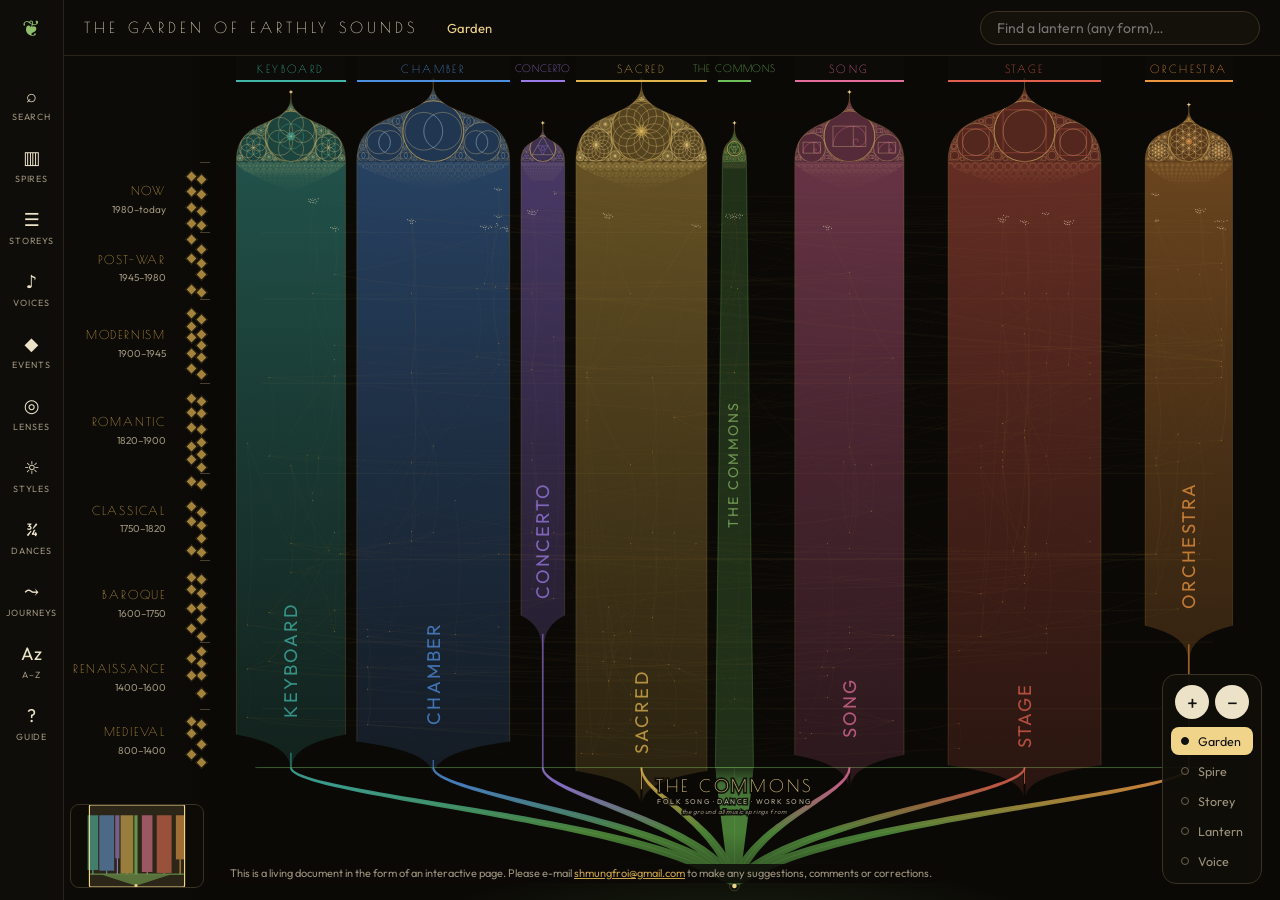
==== index.html @ 4cc4e8b3 "Deepen continuo; add Dances field guide and deeper glossary Monody & basso continuo card: - Summary," ====
<!DOCTYPE html>
<html lang="en"><head><meta charset="utf-8"><link rel="icon" href="data:,"><meta name="viewport" content="width=device-width,initial-scale=1">
<title>The Garden of Earthly Sounds · 2D map</title>
<style>
@font-face{font-family:Outfit;src:url(fonts/Outfit-Regular.ttf)}
@font-face{font-family:Outfit;font-weight:700;src:url(fonts/Outfit-Bold.ttf)}
@font-face{font-family:"Poiret One";src:url(fonts/PoiretOne-Regular.ttf)}
:root{--ink:#0b0906;--panel:#12100b;--line:#2a2418;--gold:#c9a24a;--goldhi:#f0d48a;--ivory:#ece2c8;--muted:#9c927c;--red:#c8473b;--green:#8fbf6a;--rail:64px;--gut:146px;--top:56px}
*{box-sizing:border-box}
html,body{margin:0;height:100%;overflow:hidden;background:var(--ink);color:var(--ivory);font-family:Outfit,system-ui,sans-serif}
button{font:inherit;color:inherit}
.disp{font-family:"Poiret One",Outfit,sans-serif}

/* the map */
#map{position:absolute;left:calc(var(--rail) + var(--gut));top:var(--top);width:calc(100vw - var(--rail) - var(--gut));height:calc(100vh - var(--top));touch-action:none;cursor:grab;display:block}
body.pan #map{width:calc(100vw - var(--rail) - var(--gut) - 420px)}
#map.drag{cursor:grabbing}
#map #chrome,#map #gut text{display:none}
#map .fm{cursor:pointer} #map .crown{transition:opacity .25s} #map .lk,#map #evlayer path,#map #lens path{pointer-events:none}
#map .fm text{transition:opacity .25s}
#map.far .fm:not(.soil) text{opacity:0}
#map.far .fm.on:not(.soil) text,#map.far .fm.me:not(.soil) text,#map.far .fm.rtn:not(.soil) text{opacity:1}
#map.far .fm.on.fade:not(.soil) text{opacity:var(--fo,1)}      /* in a big web seen from afar, names fade with distance from the source */
#map .fm.rtn text{fill:var(--ivory);fill-opacity:1}
#map.near .famname{opacity:0;transition:opacity .3s}
#map.near .fm .moundname,#map.near .fm.on .moundname{opacity:0}
#map .famname{transition:opacity .3s}
/* focus: everything falls quiet, the chosen web lights in gold */
#map.focus .fm:not(.on):not(.me){opacity:.2}
#map.focus .lk{stroke-opacity:.035}
#map .lk.on{stroke:var(--goldhi);stroke-opacity:.95;stroke-width:.75}
#map .lk.on.i{stroke-width:.55;stroke-dasharray:.6 2.4}
#map .lk.on.r{stroke:var(--red)}
#map .lk.on.c{stroke:var(--green)}
#map .fm.on text{fill:var(--ivory);fill-opacity:1;opacity:1}
#map .fm.on circle{fill:var(--goldhi);fill-opacity:1}
#map .fm.me text{fill:var(--goldhi);fill-opacity:1;font-weight:700;opacity:1}
#map .fm.me circle{fill:var(--goldhi);fill-opacity:1;r:1.4px}
#map .fm:not(.soil):hover text{fill:var(--goldhi)}
#map .fm.hid text{opacity:0!important}

/* the frame: fixed on every side */
.rail{position:absolute;left:0;top:0;bottom:0;width:var(--rail);background:#0f0d09;border-right:1px solid var(--line);padding-top:72px;z-index:5}
.rail .logo{position:absolute;top:14px;left:0;width:100%;text-align:center;font-size:22px;color:var(--green)}
.rail button{all:unset;display:flex;flex-direction:column;align-items:center;gap:4px;width:100%;padding:12px 0;cursor:pointer;color:var(--ivory);font-size:18px}
.rail button small{font-size:9px;letter-spacing:.9px;color:var(--muted);text-transform:uppercase}
.rail button:hover,.rail button.on{color:var(--goldhi)} .rail button:focus-visible{outline:1px solid var(--gold)}
.top{position:absolute;left:var(--rail);right:0;top:0;height:var(--top);display:flex;align-items:center;gap:24px;padding:0 20px;background:#0d0b07;border-bottom:1px solid var(--line);z-index:8}
.top .t{letter-spacing:4px;font-size:15px;white-space:nowrap;color:var(--ivory)}
.crumbs{display:flex;align-items:center;gap:2px;font-size:13px;color:var(--muted);white-space:nowrap;overflow:hidden}
.crumbs button{all:unset;cursor:pointer;padding:3px 5px;border-radius:5px} .crumbs button:hover{color:var(--ivory);background:#1d1910}
.crumbs button.last{color:var(--goldhi)} .crumbs em{font-style:normal;color:#5d5546}
.search{margin-left:auto;position:relative}
.search input{width:280px;height:34px;border-radius:17px;border:1px solid #3a3222;background:#14110b;color:var(--ivory);padding:0 16px;font:14px Outfit,sans-serif;outline:none}
.search input:focus{border-color:var(--gold)}
#res{display:none;flex-direction:column;position:absolute;right:0;top:40px;width:340px;max-height:60vh;overflow:auto;background:var(--panel);border:1px solid #3a3222;border-radius:12px;display:none;z-index:9;padding:6px}
#res button{all:unset;display:block;width:100%;padding:7px 10px;border-radius:7px;cursor:pointer;font-size:14px}
#res button small{display:block;color:var(--muted);font-size:11.5px}
#res button:hover,#res button:focus{background:#221d13;outline:none}
.gut{position:absolute;left:var(--rail);top:var(--top);bottom:0;width:var(--gut);background:linear-gradient(90deg,#0d0b07 78%,#0d0b0700);z-index:3;pointer-events:none}
.era{position:absolute;left:var(--rail);width:calc(var(--gut) - 44px);text-align:right;z-index:4;cursor:pointer;line-height:1.15;padding:2px 0}
.era b{display:block;font-weight:400;font-size:12px;letter-spacing:1.8px;color:var(--gold)}
.era span{font-size:10px;color:var(--muted)}
.era:hover b,.era.cur b{color:var(--goldhi)} .era.cur b{text-decoration:underline;text-underline-offset:4px;text-decoration-color:#5d5546}
.tick{position:absolute;left:calc(var(--rail) + var(--gut) - 10px);width:10px;border-top:1px solid #4a4030;z-index:4}
.fam{position:absolute;top:var(--top);height:26px;display:flex;align-items:center;justify-content:center;font-size:11px;letter-spacing:2.4px;border-bottom:2px solid;background:#0d0b07e8;z-index:4;white-space:nowrap;cursor:pointer;overflow:visible}
.fam.n{font-size:9.5px;letter-spacing:.8px} .fam:hover,.fam.cur{background:#1a160e}
.mm{position:absolute;left:calc(var(--rail) + 6px);bottom:12px;width:calc(var(--gut) - 12px);height:84px;border:1px solid #3a3222;border-radius:9px;background:#0d0b07ee;z-index:5;overflow:hidden;cursor:pointer}
.mm svg{width:100%;height:100%;display:block}
.ladder{position:absolute;right:18px;bottom:16px;display:flex;flex-direction:column;gap:2px;background:#0f0d09ee;border:1px solid #3a3222;border-radius:14px;padding:8px;z-index:5}
body.pan .ladder{right:438px}
.ladder .pm{display:flex;gap:6px;justify-content:center;margin:2px 0 6px}
.ladder .pm button{all:unset;width:34px;height:34px;border-radius:50%;background:var(--ivory);color:#111;display:flex;align-items:center;justify-content:center;font-size:20px;cursor:pointer}
.ladder .pm button:hover{background:var(--goldhi)}
.ladder .rung{all:unset;display:flex;align-items:center;gap:9px;font-size:12.5px;color:var(--muted);padding:6px 10px;border-radius:8px;cursor:pointer}
.ladder .rung i{width:8px;height:8px;border-radius:50%;border:1.5px solid #6d6350}
.ladder .rung:hover{color:var(--ivory)} .ladder .rung.cur{color:#111;background:var(--goldhi)} .ladder .rung.cur i{border-color:#111;background:#111}
#hint{position:absolute;left:50%;bottom:30px;transform:translateX(-50%);background:#15120b;border:1px solid var(--gold);border-radius:18px;padding:7px 16px;font-size:14px;display:none;z-index:6;cursor:pointer;white-space:nowrap}
#hint .open{color:var(--goldhi);margin-left:4px} #hint .esc{color:var(--muted);font-size:11.5px;margin-left:12px;padding-left:12px;border-left:1px solid #3a3222} #hint:hover .open{text-decoration:underline}
#hint b{color:var(--goldhi);font-weight:500} #hint:hover{background:#221d13}
aside{position:absolute;right:0;top:var(--top);bottom:0;width:420px;background:var(--panel);border-left:1px solid var(--line);padding:22px 26px 40px;overflow:auto;z-index:6;display:none;font-size:14.5px;line-height:1.58}
body.pan aside{display:block}
aside .x{position:absolute;right:14px;top:14px;all:unset;position:absolute;right:16px;top:14px;width:30px;height:30px;border-radius:50%;border:1px solid #3a3222;display:flex;align-items:center;justify-content:center;cursor:pointer}
aside .k{padding-right:40px;font-size:10.5px;letter-spacing:2px;color:var(--muted);text-transform:uppercase}
aside h1{font:400 30px "Poiret One",Outfit,sans-serif;letter-spacing:1px;margin:8px 0 2px;color:var(--goldhi);line-height:1.15}
aside .d{color:var(--muted);margin:0 0 10px}
aside .tags span{font-size:11px;color:#111;border-radius:10px;padding:2px 9px;margin:0 6px 6px 0;display:inline-block}
aside h4{font-size:10.5px;letter-spacing:2px;color:var(--gold);font-weight:500;margin:18px 0 7px;text-transform:uppercase}
aside .chips button{all:unset;display:inline-block;border:1px solid #3a3222;border-radius:13px;padding:2px 11px;margin:0 6px 7px 0;font-size:13px;cursor:pointer}
aside .chips button:hover{border-color:var(--gold);color:var(--goldhi)}
aside ol{padding-left:18px;margin:0} aside li{margin-bottom:6px} aside li small{color:var(--muted)}
aside b{color:var(--goldhi);font-weight:500}
.sheet{position:absolute;left:var(--rail);top:var(--top);width:300px;max-height:calc(100% - var(--top) - 20px);overflow:auto;background:var(--panel);border:1px solid #3a3222;border-left:0;border-radius:0 12px 12px 0;z-index:7;display:none;padding:12px}
.sheet.open{display:block}
.sheet h3{font:400 15px "Poiret One",sans-serif;letter-spacing:2px;color:var(--gold);margin:4px 6px 10px}
.sheet button{all:unset;display:block;width:100%;padding:6px 8px;border-radius:7px;cursor:pointer;font-size:14px}
.sheet button:hover{background:#221d13;color:var(--goldhi)} .sheet button small{color:var(--muted);margin-left:6px}
.sheet p{font-size:13.5px;line-height:1.55;margin:6px}
.sheet .sw{display:inline-block;width:22px;border-top:2px solid var(--gold);vertical-align:middle;margin-right:8px}
aside .x{z-index:2}
aside a{color:var(--goldhi)} aside a:hover{color:var(--ivory)}
aside .lin{font-size:12px;color:var(--muted);margin:4px 0 12px}
aside .alias{font-style:italic;color:var(--muted);margin:-6px 0 8px}
aside .tags{display:flex;flex-wrap:wrap;align-items:center;gap:6px;margin:4px 0 6px}
aside .tags span{color:#fff;margin:0}
aside .tags .mn{background:none;color:var(--ivory);border:1px solid #3a3222;border-radius:10px}
aside .kind-b{all:unset;cursor:pointer;font-size:11px;border:1px solid var(--gold);color:var(--gold);border-radius:10px;padding:1px 9px}
aside .kdef{font-size:13px;background:#1a160e;border-left:2px solid var(--gold);padding:8px 10px;margin:6px 0}
aside .kdef cite{display:block;font-size:11px;color:var(--muted);margin-top:4px}
aside .cnotice,aside .pnotice{font-size:13px;background:#24120f;border:1px solid #6b2a22;border-radius:8px;padding:9px 11px;margin:10px 0}
aside .voice{margin:12px 0;padding:6px 14px;border-left:2px solid var(--green);font-style:italic}
aside .voice cite{display:block;font-style:normal;font-size:12px;color:var(--muted)}
aside .brief{margin-top:10px}
aside h3{font:400 17px "Poiret One",Outfit,sans-serif;letter-spacing:2.4px;color:var(--gold);text-transform:uppercase;margin:24px 0 10px;padding-top:12px;border-top:1px solid var(--line)}
aside .plist{padding-left:20px} aside .plist li{margin-bottom:12px}
aside .plist b{font-weight:500;color:var(--ivory)} aside .plist .core{color:var(--goldhi);font-style:normal}
aside .plist .by{display:block;font-size:12.5px;color:var(--muted)} aside .plist .wn{font-size:12.5px;margin:2px 0}
aside .acts{display:flex;flex-wrap:wrap;gap:6px;margin-top:4px}
aside .acts a,aside .acts .pending{font-size:12px;border:1px solid #3a3222;border-radius:12px;padding:1px 10px;color:var(--goldhi);text-decoration:none}
aside .acts a:hover{border-color:var(--gold)} aside .acts .pending{color:var(--muted)} aside .acts .sp{color:var(--green)}
aside .pnote,aside .status,aside .nsw-note{font-size:12px;color:var(--muted)}
aside .hear{padding-left:18px} aside .hear li{margin-bottom:4px}
aside .els{display:flex;flex-wrap:wrap;gap:6px;margin:10px 0}
aside .els>button{all:unset;cursor:pointer;font-size:12.5px;border:1px solid var(--gold);color:var(--goldhi);border-radius:13px;padding:2px 11px}
aside .els>button.more{border-style:dashed;color:var(--ivory)} aside .els>button[aria-expanded=true]{background:var(--gold);color:#111}
aside .ecard-slot{flex:1 1 100%}
aside .ecard,aside .gdef{position:relative;background:#1a160e;border:1px solid #3a3222;border-radius:10px;padding:10px 32px 10px 12px;margin:6px 0;font-size:13.5px}
aside .edef{color:var(--muted);font-size:13px} aside .gex{font-style:italic;color:var(--muted)}
aside .gx{all:unset;cursor:pointer;position:absolute;right:10px;top:6px;color:var(--muted)}
aside .ecard .tags span,aside .ecard .tags .kw{font-size:12px;border:1px solid #3a3222;border-radius:10px;padding:1px 8px;color:var(--ivory);background:none}
aside button.kw{all:unset;cursor:pointer;color:var(--goldhi);border-bottom:1px dotted var(--gold)}
aside .gel{display:inline-flex;gap:4px;margin-left:6px} aside .gel i{font-style:normal;font-size:10.5px;color:var(--green);border:1px solid #3d5a2c;border-radius:8px;padding:0 6px}
aside .box{background:#15120b;border:1px solid #3a3222;border-radius:10px;padding:10px 12px;margin:10px 0}
aside .box small{display:block;font-size:10.5px;letter-spacing:1.6px;text-transform:uppercase;color:var(--gold);margin-bottom:4px}
aside .box.q{border-color:#6b2a22} aside .box.q small{color:#e3796d}
aside .qs{padding-left:20px} aside .qs li{margin-bottom:16px}
aside .qm{display:flex;flex-wrap:wrap;align-items:center;gap:6px;font-size:11px}
aside .qm .st{background:var(--gold);color:#111;border-radius:8px;padding:0 7px}
aside .qm .crs{border:1px solid #6b2a22;color:#e3796d;border-radius:8px;padding:0 7px}
aside .qm .verb{color:var(--goldhi);text-transform:uppercase;letter-spacing:1.2px}
aside .qt{margin:4px 0} aside .m1y11{font-size:13px;color:var(--muted)} aside .lw{font-size:12.5px;color:var(--muted)}
aside .lw a{color:var(--goldhi)}
aside details summary{cursor:pointer;color:var(--goldhi);font-size:13px;margin:6px 0}
aside .research{margin:8px 0 2px;padding:6px 12px;border-left:2px solid var(--green);background:#11140c;border-radius:0 8px 8px 0} aside .research small{display:block;font-size:10.5px;letter-spacing:1.6px;text-transform:uppercase;color:var(--green)} aside .research p{margin:3px 0 0;font-size:13.5px;line-height:1.5}
aside details.sec{border-top:1px solid var(--line);margin-top:20px;padding-top:10px}
aside details.sec>summary{font:400 17px "Poiret One",Outfit,sans-serif;letter-spacing:2.4px;color:var(--gold);text-transform:uppercase}
aside details.nsw{background:#14120c;border:1px solid #3a3222;border-radius:10px;padding:6px 12px;margin:20px 0 6px}
aside .nsw-in{font-size:13px} aside .nsw-in ul{padding-left:18px;margin:2px 0 8px} aside .nsw-in code{font-size:11px;color:var(--green)}
aside .nsw-x table{border-collapse:collapse;font-size:12px;width:100%} aside .nsw-x th,aside .nsw-x td{border:1px solid #2a2418;padding:3px 5px;text-align:left;vertical-align:top} aside .nsw-x th{color:var(--gold);font-weight:500}
aside .tnote{font-size:13.5px;background:#14120c;border-left:2px solid var(--gold);padding:8px 10px}
aside .people,aside .about{margin:10px 0} aside .people small,aside .about small,aside .conn-g small,aside .thread small{display:block;font-size:10.5px;letter-spacing:1.6px;text-transform:uppercase;color:var(--gold);margin-bottom:2px}
aside .conn-g{margin:10px 0} aside .conn-g ul{list-style:none;padding:0;margin:0}
aside .conn-g li{margin:0 0 8px} aside .conn-g .why{display:block;font-size:12.5px;color:var(--muted);margin-top:2px}
aside .lk-b{all:unset;cursor:pointer;color:var(--goldhi);border-bottom:1px solid #5d5546} aside .lk-b:hover{border-color:var(--gold)}
aside .conn-g .ev{font-weight:500;color:var(--ivory)}
aside .thread{background:#14120c;border:1px solid #3a3222;border-radius:10px;padding:8px 12px;margin:10px 0;font-size:13.5px}
aside .thread-nav{display:flex;justify-content:space-between;gap:10px;font-size:13px}
aside .adapt{font-size:13.5px} aside .adapt em{display:block;color:var(--muted)}
aside .src{font-size:12px;color:var(--muted);padding-left:18px}
aside .respect{font-size:12px;color:var(--muted);border-top:1px solid var(--line);margin-top:24px;padding-top:12px}
#map #thread .thr-glow{fill:none;stroke:var(--goldhi);stroke-opacity:.18;stroke-width:3.2;stroke-linecap:round}
#map #thread .thr-line{fill:none;stroke:var(--goldhi);stroke-opacity:.95;stroke-width:.9;stroke-linecap:round}
#map #thread .thr-ring{fill:none;stroke:var(--goldhi);stroke-width:.6} #map #thread .thr-ring.first{stroke-width:1.1}
aside .voice-b{all:unset;cursor:pointer;color:var(--ivory);border-bottom:1px dotted var(--gold)} aside .voice-b:hover{color:var(--goldhi)}
aside .wins{display:flex;flex-wrap:wrap;gap:6px}
aside .win-b{all:unset;cursor:pointer;font-size:12.5px;border:1px solid #3a3222;border-radius:13px;padding:2px 10px} aside .win-b small{color:var(--muted)}
aside .win-b.core{border-color:var(--gold);color:var(--goldhi)} aside .win-b.wm{box-shadow:inset 3px 0 0 #e46d9c} aside .win-b:hover{background:#221d13}
aside .vt{font-size:11px;border-radius:10px;padding:1px 9px;border:1px solid} aside .vt.w{border-color:#e46d9c;color:#f2a3c2} aside .vt.r{border-color:var(--green);color:var(--green)}
aside .thr{padding-left:20px} aside .thr>li{margin-bottom:14px} aside .thr-h small{color:var(--muted);font-size:12px}
aside .thr-w{margin:6px 0 0 2px;font-size:13.5px} aside .thr-w b{font-weight:500} aside .thr-w .by{display:inline;color:var(--muted);margin-left:6px;font-size:12.5px}
.sheet .vf{width:100%;height:32px;border-radius:16px;border:1px solid #3a3222;background:#14110b;color:var(--ivory);padding:0 12px;font:13.5px Outfit,sans-serif;margin-bottom:8px;outline:none}
.sheet .vopts{display:flex;flex-wrap:wrap;gap:10px;font-size:12.5px;color:var(--muted);margin:0 4px 8px} .sheet .vopts input{accent-color:#c9a24a}
#res .vres{color:var(--goldhi);order:2} #res .eres{order:3} #res .eres{color:#e8c46a}
#evs .evd{all:unset;position:absolute;width:7px;height:7px;transform:rotate(45deg);background:var(--gold);border:1px solid #0b0906;cursor:pointer;z-index:4;opacity:.8}
#evs .evd:hover,#evs .evd.on{background:var(--goldhi);opacity:1;box-shadow:0 0 0 2px #f0d48a55}
#tmark{position:absolute;left:calc(var(--rail) + var(--gut) + 6px);max-width:300px;text-align:left;font-size:11px;color:var(--goldhi);background:#0d0b07;padding:1px 4px;border-radius:4px;display:none;z-index:5;pointer-events:none;white-space:nowrap;overflow:hidden;text-overflow:ellipsis}
#map #timeline{stroke:var(--goldhi);stroke-opacity:.35;stroke-width:.35;stroke-dasharray:2 2;display:none;pointer-events:none}
#map #evlayer .ev-line{stroke:var(--goldhi);stroke-opacity:.55;stroke-width:.5;stroke-dasharray:3 2}
#map #evlayer .ev-link{fill:none;stroke:var(--goldhi);stroke-opacity:.5;stroke-width:.45;stroke-dasharray:1 1.6}
#map #evlayer .ev-ring{fill:none;stroke:var(--goldhi);stroke-width:.6}
aside .ev-b{color:#e8c46a} aside .evto{list-style:none;padding:0} aside .evto li{margin-bottom:8px} aside .evto small{color:var(--muted)}
/* F5 lenses: matching lanterns keep their light and wear a ring; the rest fall quiet */
#map.lensed:not(.focus) .fm:not(.ln):not(.soil){opacity:.22}
#map #lens circle{fill:none;stroke-width:.55;pointer-events:none} #map.focus #lens{opacity:.4}
#map #lens .rt-line{fill:none;stroke:var(--goldhi);stroke-width:.6;stroke-dasharray:2.2 1.6;stroke-opacity:.85}
#map #lens .rt-dot{fill:#0b0906;stroke:var(--goldhi);stroke-width:.5} #map #lens .rt-n{font:700 2.1px Outfit,sans-serif;fill:var(--goldhi);text-anchor:middle;dominant-baseline:central;pointer-events:none}
#lensbar{position:absolute;right:18px;top:calc(var(--top) + 34px);display:none;flex-wrap:wrap;justify-content:flex-end;gap:6px;max-width:calc(100vw - var(--rail) - var(--gut) - 360px);z-index:5}
body.pan #lensbar{right:438px;max-width:calc(100vw - var(--rail) - var(--gut) - 780px)}
#lensbar span{display:inline-flex;align-items:center;gap:6px;font-size:12px;background:#0f0d09ee;border:1px solid #3a3222;border-radius:13px;padding:2px 4px 2px 10px}
#lensbar span i{width:9px;height:9px;border-radius:50%;border:1.6px solid var(--lc)} #lensbar small{color:var(--muted)}
#lensbar button{all:unset;cursor:pointer;width:18px;height:18px;border-radius:50%;text-align:center;line-height:17px;color:var(--muted)} #lensbar button:hover{color:var(--goldhi);background:#221d13}
.sheet .lz{display:flex;align-items:center;gap:10px;padding:7px 8px;border-radius:7px;cursor:pointer;font-size:14px}
.sheet .lz:hover{background:#221d13} .sheet .lz input{accent-color:#c9a24a;margin:0} .sheet .lz i{width:11px;height:11px;border-radius:50%;border:2px solid var(--lc);flex:none}
.sheet .lz small{margin-left:auto;color:var(--muted);font-size:12px;white-space:nowrap}
.sheet h4{font-size:10.5px;letter-spacing:2px;color:var(--gold);font-weight:500;margin:16px 6px 6px;text-transform:uppercase}
.sheet select{width:100%;height:34px;border-radius:8px;border:1px solid #3a3222;background:#14110b;color:var(--ivory);font:13px Outfit,sans-serif;padding:0 8px;outline:none} .sheet select:focus{border-color:var(--gold)}
.sheet select option,.sheet select optgroup{background:#14110b;color:var(--ivory)}
.sheet .nres{font-size:12.5px;color:var(--muted);margin:8px 6px} .sheet .nres b{color:var(--goldhi);font-weight:500}
.sheet .stops button{font-size:13px;padding:5px 8px} .sheet .stops button em{font-style:normal;color:var(--gold);margin-right:8px;font-size:11.5px}
.sheet .lnote{font-size:12px;color:var(--muted);margin:12px 6px 0;line-height:1.5}
#map #hit path{fill:none;stroke:#000;stroke-opacity:0;stroke-width:14px;vector-effect:non-scaling-stroke;pointer-events:stroke;cursor:pointer}
#map .lk.hov{stroke-width:1.5!important;stroke-opacity:1!important} #map #lens .rt-line.hov{stroke-width:1.3;stroke-opacity:1;stroke-dasharray:none}
#tip{position:fixed;display:none;z-index:20;pointer-events:none;background:#15120b;border:1px solid var(--gold);border-radius:9px;padding:5px 10px;font-size:12.5px;max-width:300px;line-height:1.35}
#tip b{color:var(--goldhi);font-weight:500} #tip small{display:block;color:var(--muted);font-size:11px}
aside .routes{margin:10px 0 4px} aside .routes small{display:block;font-size:10.5px;letter-spacing:1.6px;text-transform:uppercase;color:var(--gold);margin-bottom:4px}
aside .rt-b{all:unset;cursor:pointer;display:block;border:1px solid #3a3222;border-radius:9px;padding:5px 10px;margin:0 0 6px;font-size:13px} aside .rt-b:hover{border-color:var(--gold)}
aside .rt-b em{display:block;font-style:normal;font-size:11.5px;color:var(--goldhi)}
aside .rt-leave{all:unset;cursor:pointer;font-size:11.5px;color:var(--muted);margin-top:4px} aside .rt-leave:hover{color:var(--ivory)}
#res .rres{order:4;color:var(--ivory)} #res .rres small{color:var(--gold)} #res .wres{order:5;color:var(--ivory)} #res .none{padding:8px 10px;font-size:13px;color:var(--muted)}
aside .route{border-color:var(--gold)} aside .route .rname{font-size:12.5px;color:var(--muted);margin:2px 0 6px}
/* F3 styles and form bands */
#map #reach .rl-glow{pointer-events:none} #map #reach .rl-edge{fill:none;stroke:var(--goldhi);stroke-opacity:.35;stroke-width:.3;stroke-dasharray:1.2 1.4;pointer-events:none}
#map #reach .rb-rib{fill:none;stroke:var(--goldhi);stroke-width:.5;stroke-opacity:.85;stroke-dasharray:2 1.4;pointer-events:none} #map #reach .rb-ribu{fill:none;stroke:#0b0906;stroke-width:1.4;stroke-opacity:.5;pointer-events:none}
#map #reachspots .rb-knot{fill:none;stroke:var(--goldhi);stroke-width:.9} #map #reachspots .rb-knotu{fill:none;stroke:#0b0906;stroke-width:1.6;stroke-opacity:.7}
#map #reachspots .spot{cursor:pointer} #map #reachspots .spot:hover .sun,#map #reachspots .spot:hover .rb-knot{stroke:#fff;fill:#fff} #map #reachspots .sun{fill:var(--goldhi);stroke:#0b0906;stroke-width:.25}
#map #reachspots .spot .hitc{fill:#000;fill-opacity:0}
aside .reach-note{font-size:12.5px;color:var(--muted)} aside .reach{list-style:none;padding:0;margin:0} aside .reach li{margin:0 0 10px;font-size:13.5px} aside .reach .rx{color:var(--ivory)} aside .reach .why{display:block;font-size:12.5px;color:var(--muted);margin-top:2px}
.sheet .sg{font-size:10.5px;letter-spacing:2px;color:var(--gold);text-transform:uppercase;margin:12px 6px 4px}
/* makers of the Now storey: a star for every composer of today's music */
#map #stars .st{cursor:pointer} #map #stars .st path{fill:var(--ivory);fill-opacity:.85} #map #stars .st .hitc{fill:#000;fill-opacity:0}
#map #stars .st:hover path,#map #stars .st.me path{fill:var(--goldhi);fill-opacity:1}
#map #stars .stn{font:500 1.55px Outfit,sans-serif;fill:var(--ivory);fill-opacity:.75;display:none;pointer-events:none;dominant-baseline:central}
#map.closer #stars .stn{display:block} #map.closer #stars .stn.hid{display:none} #map #stars .st.me .stn{fill:var(--goldhi);fill-opacity:1;display:block}
#map.focus #stars .st:not(.me){opacity:.35}
#foot{position:absolute;left:calc(var(--rail) + var(--gut) + 12px);bottom:6px;font-size:11px;color:var(--muted);z-index:4;background:#0b0906d9;border-radius:6px;padding:2px 8px;max-width:calc(100vw - var(--rail) - var(--gut) - 220px);line-height:1.4}
#foot a{color:var(--gold)} #foot a:hover{color:var(--goldhi)} body.pan #foot{max-width:calc(100vw - var(--rail) - var(--gut) - 640px)}
aside .living{font-size:12px;color:var(--muted);margin-top:6px} aside .living a{color:var(--goldhi)}
/* the commons: the seed answers the pointer, and a short note explains what lights up */
#map .seedring{stroke:#8fd06a;stroke-width:1.2;stroke-opacity:0;transition:stroke-opacity .25s,r .25s} #map .fm.soil:hover .seedring,#map .fm.soil.me .seedring{stroke-opacity:.9}
#cpop{position:absolute;z-index:9;width:340px;padding:14px 18px 12px;background:#0f0d09f2;border:1px solid #6fbf5a;border-radius:12px;pointer-events:none;opacity:0;transform:translateY(6px);transition:opacity .25s,transform .25s}
#cpop.show{opacity:1;transform:none} #cpop h4{margin:0 0 2px;font:400 19px 'Poiret One',serif;letter-spacing:3px;color:#a9dc8c;text-transform:uppercase}
#cpop .k{font-size:10.5px;letter-spacing:2px;text-transform:uppercase;color:var(--gold);margin-bottom:8px} #cpop p{margin:0 0 7px;font-size:13px;line-height:1.5;color:var(--ivory)}
#cpop .ends{font-size:12px;color:var(--muted)} #cpop .ends b{color:var(--goldhi);font-weight:500} #cpop .go{font-size:11.5px;color:#a9dc8c;margin-top:4px}
/* pin, trace and the trail */
#map .lk.trace{stroke-width:1.6!important;stroke-opacity:1!important;stroke:var(--goldhi)!important}
#map .fm.traced text{opacity:1!important;fill:var(--goldhi)} #map.far .fm.on.fade:hover text{opacity:1}
#map #trailg .tr-line{fill:none;stroke:#ece2c8;stroke-width:.55;stroke-dasharray:.8 1.4;stroke-linecap:round;stroke-opacity:.9;pointer-events:none}
#map #trailg .tr-dot{fill:#0b0906;stroke:#ece2c8;stroke-width:.45} #map #trailg .tr-n{font:700 2px Outfit,sans-serif;fill:#ece2c8;text-anchor:middle;dominant-baseline:central;pointer-events:none}
#trail{position:absolute;left:calc(var(--rail) + var(--gut) + 12px);bottom:6px;display:none;align-items:center;gap:6px;z-index:5;max-width:calc(100vw - var(--rail) - var(--gut) - 220px);overflow-x:auto;scrollbar-width:thin;background:#0b0906d9;border:1px solid #3a3222;border-radius:16px;padding:3px 6px 3px 12px}
body.pan #trail{max-width:calc(100vw - var(--rail) - var(--gut) - 640px)} body.trailing #trail{display:flex} body.trailing #foot{bottom:44px} #foot{transition:opacity .25s} body.pinned #foot{opacity:0;pointer-events:none}
#trail .tl{font-size:10.5px;letter-spacing:2px;text-transform:uppercase;color:var(--gold);white-space:nowrap;margin-right:4px}
#trail .tc{all:unset;cursor:pointer;display:inline-flex;align-items:center;gap:5px;white-space:nowrap;font-size:12.5px;color:var(--ivory);border:1px solid #3a3222;border-radius:12px;padding:2px 4px 2px 8px}
#trail .tc:hover{border-color:var(--gold)} #trail .tc em{font-style:normal;color:var(--gold);font-size:11px} #trail .tc.new{border-color:var(--goldhi);box-shadow:0 0 0 2px #f0d48a44}
#trail .tc i{font-style:normal;color:var(--muted);padding:0 3px;border-radius:50%} #trail .tc i:hover{color:var(--goldhi)} #trail .tsep{color:#5a4f38}
#trail .tclr{all:unset;cursor:pointer;font-size:11.5px;color:var(--muted);white-space:nowrap;padding:2px 6px} #trail .tclr:hover{color:var(--ivory)}
/* journeys */
aside .cact{position:absolute;right:56px;top:14px;display:flex;gap:6px;z-index:2} aside .cact .share{position:static} aside > .k{padding-right:230px}
#trail .ttask{font-size:11px;color:var(--ivory);border:1px dashed var(--gold);border-radius:10px;padding:1px 8px;white-space:nowrap} #trail .ttask.done{background:var(--gold);color:#111;border-style:solid}
#map #trailg .tr-b.cur .tr-dot{fill:var(--goldhi);stroke:var(--goldhi)} #map #trailg .tr-b.cur .tr-n{fill:#111}
body.walking #trail,body.jmode #trail{display:none!important}
aside .jr-title,aside .jr-by,aside .jr-num{width:100%;height:36px;border-radius:8px;border:1px solid #3a3222;background:#14110b;color:var(--ivory);font:15px Outfit,sans-serif;padding:0 10px;margin:4px 0 6px;outline:none} aside .jr-title{font:22px "Poiret One",sans-serif;height:42px}
aside .jr-title:focus,aside .jr-by:focus,aside .jr-note:focus,aside .jr-w:focus,aside .jr-num:focus{border-color:var(--gold)}
aside .jr-task{background:#1a160e;border-left:2px solid var(--gold);padding:8px 12px;margin:10px 0;border-radius:0 8px 8px 0;font-size:13.5px} aside .jr-tk{font-size:10.5px;letter-spacing:2px;text-transform:uppercase;color:var(--gold)} aside .jr-task p{margin:4px 0}
aside .jr-task ul{list-style:none;padding:0;margin:6px 0 0;color:var(--muted)} aside .jr-task li.ok{color:var(--green)}
aside .jr-stops{list-style:none;padding:0;margin:10px 0} aside .jr-stop{border-top:1px solid #2a2418;padding:12px 0}
aside .jr-hd{display:flex;align-items:baseline;gap:8px} aside .jr-hd em{font-style:normal;font-size:11px;font-weight:700;background:var(--gold);color:#111;border-radius:50%;min-width:20px;height:20px;display:inline-flex;align-items:center;justify-content:center;transform:translateY(-1px)}
aside .jr-nm{all:unset;cursor:pointer;font-size:16px;color:var(--ivory)} aside .jr-nm:hover{color:var(--goldhi)} aside .jr-hd small{color:var(--muted);font-size:12px}
aside .jr-ctl{margin-left:auto;display:flex;gap:2px} aside .jr-ctl button{all:unset;cursor:pointer;width:24px;height:24px;text-align:center;border-radius:6px;color:var(--muted)} aside .jr-ctl button:hover:not(:disabled){color:var(--goldhi);background:#221d13} aside .jr-ctl button:disabled{opacity:.25;cursor:default}
aside .jr-line{font-style:italic;color:var(--muted);font-size:13px;margin:3px 0 6px 28px} aside .jr-line.big{font-size:14.5px;margin:12px 0 2px;color:var(--gold)}
aside .jr-w,aside .jr-add{width:calc(100% - 28px);margin-left:28px;height:32px;border-radius:8px;border:1px solid #3a3222;background:#14110b;color:var(--ivory);font:13px Outfit,sans-serif;padding:0 6px;outline:none} aside .jr-add{width:100%;margin:12px 0 0;border-style:dashed}
aside .jr-note{width:calc(100% - 28px);margin:6px 0 0 28px;border-radius:8px;border:1px solid #3a3222;background:#14110b;color:var(--ivory);font:14px/1.45 Outfit,sans-serif;padding:7px 9px;resize:vertical;outline:none}
aside label.jr-f .jr-note,aside label.jr-f .jr-w{width:100%;margin-left:0} aside label.jr-f{display:block;margin:10px 0 4px} aside label.jr-f>span{display:block;font-size:11px;letter-spacing:1.5px;text-transform:uppercase;color:var(--gold)} aside .jr-num{width:90px}
aside .jr-chk{display:flex;gap:8px;align-items:center;font-size:14px;margin:12px 0} aside .jr-chk input{accent-color:#c9a24a}
aside .jr-cnt{font-size:11px;color:var(--muted);text-align:right}
aside .jr-act{display:flex;flex-wrap:wrap;gap:8px;margin:16px 0 8px} aside .jr-b{all:unset;cursor:pointer;font-size:13px;border:1px solid #3a3222;border-radius:16px;padding:6px 14px} aside .jr-b:hover:not(:disabled){border-color:var(--gold);color:var(--goldhi)} aside .jr-b.gold{background:var(--gold);color:#111;border-color:var(--gold)} aside .jr-b.gold:hover:not(:disabled){background:var(--goldhi);color:#111} aside .jr-b:disabled{opacity:.4;cursor:default}
aside .jr-del{all:unset;cursor:pointer;font-size:12.5px;color:#d07a6e;padding:6px 6px;margin-left:auto} aside .jr-del:hover{text-decoration:underline}
aside .jr-small,aside .jr-empty{font-size:12px;color:var(--muted)}
aside .jr-jt{font:400 30px/1.15 "Poiret One",sans-serif;margin:6px 0 2px} aside .jr-stopname{font:400 26px "Poiret One",sans-serif;margin:4px 0 0;color:var(--goldhi)}
aside .jr-dots{display:flex;flex-wrap:wrap;gap:5px;margin:12px 0 4px} aside .jr-dots button{all:unset;cursor:pointer;width:24px;height:24px;border-radius:50%;border:1px solid #3a3222;font-size:11px;display:flex;align-items:center;justify-content:center;color:var(--muted)} aside .jr-dots button:hover{border-color:var(--gold);color:var(--ivory)} aside .jr-dots button.cur{background:var(--goldhi);color:#111;border-color:var(--goldhi)}
aside .jr-work{margin:12px 0 4px;font-size:15px} aside .jr-work .ic{color:var(--gold);margin-right:8px}
aside .jr-q{margin:12px 0;padding:6px 14px;border-left:2px solid var(--green);font-size:16px;line-height:1.5} aside .jr-q cite{display:block;font-style:normal;font-size:12px;color:var(--muted);margin-top:4px}
aside .jr-brief{font-size:13.5px;color:var(--muted)} aside .jr-nav{display:flex;justify-content:space-between;margin:18px 0 4px}
aside .jr-prompt{font-size:16px;line-height:1.55} aside .jr-rules{padding-left:18px;color:var(--ivory);font-size:14px} aside .jr-rules li{margin:5px 0}
#toast .undo{all:unset;cursor:pointer;margin-left:10px;color:#111;background:var(--goldhi);border-radius:10px;padding:1px 10px;font-size:12.5px} #toast .undo:hover{background:var(--ivory)}
.sheet .jreset{border:1px solid var(--gold);background:#1a160e;margin:4px 0 8px;color:var(--goldhi)} .sheet .jreset small{display:block;margin:2px 0 0!important;color:var(--muted)} .sheet .jreset:disabled{opacity:.45;cursor:default}
.sheet .jbig{border:1px dashed var(--gold);margin:8px 0;color:var(--ivory)} .sheet .jbig:disabled{opacity:.45;cursor:default}
.sheet .jrow{display:flex;align-items:center;gap:4px} .sheet .jrow>button:first-child{flex:1;min-width:0} .sheet .jrow small{display:block;margin:0!important;font-size:11.5px}
.sheet .jrow .jx{all:unset;cursor:pointer;flex:none;font-size:11.5px;color:var(--gold);padding:4px 6px;border-radius:6px} .sheet .jrow .jx:hover{background:#221d13;color:var(--goldhi)}
@media (max-width:760px){aside .cact{position:static;justify-content:flex-end;margin:-4px 40px 6px 0} aside > .k{padding-right:0}}
/* F6: sharing, access, touch, phone */
.vh{position:absolute!important;width:1px;height:1px;overflow:hidden;clip:rect(0 0 0 0);white-space:nowrap}
.skip{position:absolute;left:8px;top:-60px;z-index:30;background:var(--goldhi);color:#111;padding:8px 14px;border-radius:8px;text-decoration:none;font-size:14px} .skip:focus{top:8px}
button:focus-visible,a:focus-visible,.sheet .lz:focus-within{outline:2px solid var(--goldhi);outline-offset:2px} #map:focus-visible{outline:2px solid var(--gold);outline-offset:-3px}
aside .share{all:unset;position:absolute;right:56px;top:14px;height:30px;padding:0 12px;border-radius:15px;border:1px solid #3a3222;font-size:12px;color:var(--muted);cursor:pointer;display:flex;align-items:center;gap:6px;z-index:2} aside .share:hover{color:var(--goldhi);border-color:var(--gold)}
#trail .tsh{all:unset;cursor:pointer;font-size:11.5px;color:var(--gold);white-space:nowrap;padding:2px 6px} #trail .tsh:hover{color:var(--goldhi)}
#trail.shared{border-color:var(--gold)} #trail.shared .tl{color:var(--goldhi)}
#toast{position:fixed;left:50%;top:calc(var(--top) + 14px);transform:translateX(-50%);background:#15120b;border:1px solid var(--gold);border-radius:14px;padding:6px 14px;font-size:13px;z-index:30;display:none;max-width:92vw}
#toast input{width:min(520px,80vw);background:#0b0906;border:1px solid #3a3222;border-radius:6px;color:var(--ivory);font:12px Outfit,sans-serif;padding:4px 6px;margin-top:6px;display:block}
.sheet .gfoot{font-size:12px;color:var(--muted);border-top:1px solid #2a2418;padding-top:10px;margin-top:14px} .sheet .gfoot a{color:var(--gold)}
@media (max-width:760px){
  :root{--rail:0px;--gut:0px;--top:50px;--bar:58px}
  .rail{top:auto;bottom:0;right:0;width:auto;height:var(--bar);padding:0 2px;display:flex;overflow-x:auto;border-right:0;border-top:1px solid var(--line);z-index:9;scrollbar-width:none}
  .rail .logo{display:none} .rail button{width:auto;min-width:0;padding:8px 0 6px;font-size:15px;flex:1 1 0} .rail button small{font-size:7px;letter-spacing:.1px}
  body.trailing .ladder{bottom:calc(var(--bar) + 52px)}
  .top{gap:8px;padding:0 8px} .top .t{font-size:10.5px;letter-spacing:1.6px;white-space:normal;width:84px;line-height:1.2} .crumbs{display:none}
  .search{flex:1;min-width:0} .search input{width:100%;font-size:16px}
  #res{position:fixed;left:6px;right:6px;top:calc(var(--top) + 2px);width:auto;max-height:calc(100dvh - var(--top) - var(--bar) - 12px)}
  #map{left:0;width:100vw;height:calc(100dvh - var(--top) - var(--bar))}
  body.pan #map{width:100vw;height:calc(40dvh - var(--top))}
  aside{top:40dvh;bottom:var(--bar);width:100%;border-left:0;border-top:1px solid var(--gold);border-radius:16px 16px 0 0;padding:18px 18px 30px}
  .gut,#eras,#evs,#tmark,.mm,.tick{display:none!important}
  .ladder{right:8px;bottom:calc(var(--bar) + 10px);padding:5px;border-radius:12px} .ladder .rung{display:none} .ladder .pm{margin:0} body.pan .ladder{display:none}
  .sheet{left:0;right:0;top:auto;bottom:var(--bar);width:auto;max-height:72dvh;border-radius:16px 16px 0 0;border:1px solid #3a3222;border-bottom:0}
  #hint{bottom:calc(var(--bar) + 12px);left:calc(50% - 26px);white-space:normal;text-align:center;max-width:calc(100vw - 80px);font-size:13px;padding:7px 12px}
  #hint .esc{display:block;border:0;margin:3px 0 0;padding:0}
  #trail{left:6px;bottom:calc(var(--bar) + 8px);max-width:calc(100vw - 70px)} body.pan #trail{display:none} body.pinned.trailing #hint{bottom:calc(var(--bar) + 50px)}
  #foot{display:none}
  #lensbar{left:8px;right:8px;max-width:none;justify-content:flex-start;top:calc(var(--top) + 30px)}
  #cpop{width:min(340px,calc(100vw - 20px))} #tip{max-width:78vw}
  aside .share{right:52px}
}
/* stars explained: the key under the top storey, hover previews */
.era .starkey{all:unset;display:block;cursor:pointer;margin-top:5px;font-size:10.5px;line-height:1.25;color:var(--ivory);opacity:0;visibility:hidden;white-space:normal;transition:opacity .35s,visibility .35s} body.starnear .era .starkey{opacity:.8;visibility:visible} .era .starkey i{font-style:normal;color:var(--goldhi);margin-right:3px}
.era .starkey:hover{opacity:1;color:var(--goldhi)} .era .starkey:focus-visible{outline:2px solid var(--goldhi);outline-offset:2px}
body.starshow #map #stars .st path{fill:var(--goldhi)!important;fill-opacity:1!important;transform-box:fill-box;transform-origin:center;animation:stpulse 1.2s ease-in-out infinite} @keyframes stpulse{0%,100%{transform:scale(1.6)}50%{transform:scale(1.15)}}
#map .fm.stpre text{opacity:1!important;fill:var(--goldhi)} #map .fm.stpre circle{stroke:var(--goldhi);stroke-width:.6} #tip .kick{color:var(--gold);letter-spacing:1.5px;text-transform:uppercase;font-size:10px;margin:0 0 2px}
@media (prefers-reduced-motion:reduce){*{transition:none!important}}

/* ---- definition box: Listen for / Hear it in / Then and now ---- */
aside .gdef>p{margin:6px 0}
aside .gdef .gd-x{margin:10px -20px 2px 0;padding-top:10px;border-top:1px solid #2a2418}
aside .gd-x .gd-s+.gd-s{margin-top:9px}
aside .gd-x .gd-k{display:block;font-size:10.5px;letter-spacing:1.6px;text-transform:uppercase;color:var(--gold);line-height:1.3;margin:0 0 3px}
aside .gd-x ul{list-style:none;margin:0;padding:0}
aside .gd-x li{position:relative;margin:0 0 3px;padding-left:16px;font-size:13px;line-height:1.45}
aside .gd-x li:last-child{margin-bottom:0}
aside .gd-x li::before{content:"";position:absolute;left:0;top:.74em;width:8px;border-top:1px solid var(--gold)}
aside .gd-x p{margin:0;font-size:13px;line-height:1.45}
aside .gd-x .gd-by{color:var(--ivory)}
aside .gd-x .gd-go{all:unset;cursor:pointer;color:var(--goldhi);border-bottom:1px solid #5d5546}
aside .gd-x .gd-go:hover{border-color:var(--gold);color:var(--ivory)}
aside .gd-x .gd-go::after{content:"\00a0›";color:var(--gold)}
aside .gd-x .gd-wh{color:var(--muted)}
@media (max-width:760px){
  aside .gdef>p{margin:5px 0}
  aside .gdef .gd-x{margin-top:8px;padding-top:8px}
  aside .gd-x .gd-s+.gd-s{margin-top:7px}
  aside .gd-x .gd-k{font-size:10px;margin-bottom:2px}
  aside .gd-x li,aside .gd-x p{font-size:12.5px;line-height:1.4}
  aside .gd-x li{margin-bottom:2px}
}

/* ---- Dances: a field guide (rail sheet) ---- */
.sheet .dn{border-radius:8px;margin:0 0 1px}
.sheet .dn.open{background:#1a160e}
.sheet .dn-row{box-sizing:border-box;display:grid;grid-template-columns:30px minmax(0,1fr) auto;column-gap:8px;align-items:baseline;padding:7px 8px 8px;border-radius:8px}
.sheet .dn.open .dn-row:hover{background:none}
.sheet .dn-m{grid-row:1/3;align-self:center;display:flex;justify-content:center;gap:5px;color:var(--gold);font:400 15px/1 "Poiret One",Outfit,sans-serif}
.sheet .dn-m i{font-style:normal;display:flex;flex-direction:column;align-items:center;line-height:.98}
.sheet .dn-m.two{font-size:12px} .sheet .dn-m.txt{font:11px/1.15 Outfit,sans-serif;text-align:center}
.sheet .dn-n{font-size:14px}
.sheet .dn-row[aria-expanded=true] .dn-n{color:var(--goldhi)}
.sheet .dn-row .dn-s{margin:0;font-size:11.5px;color:var(--muted);white-space:nowrap}
.sheet .dn-r{grid-column:2/4;font-size:12.5px;line-height:1.4;color:#bcab82;letter-spacing:.3px;margin-top:1px}
.sheet .dn-r i{display:inline-block;height:.95em;border-left:1px solid #6b5f45;margin:0 7px;vertical-align:-.1em}
.sheet .dn-d{padding:0 10px 11px 46px}
.sheet .dn-d p{margin:0 0 4px;font-size:12.5px;line-height:1.45}
.sheet .dn-d .dn-c{font-style:italic;color:var(--muted);margin-bottom:6px}
.sheet .dn-d small{font-size:10px;letter-spacing:1.5px;text-transform:uppercase;color:var(--gold);margin-right:8px}
.sheet .dn-d .dn-go{all:unset;cursor:pointer;display:inline;width:auto;padding:0;border-radius:0;font-size:inherit;color:var(--goldhi);border-bottom:1px solid #5d5546}
.sheet .dn-d .dn-go:hover{background:none;border-color:var(--gold);color:var(--ivory)}
.sheet .dn-d .dn-go::after{content:"\00a0›";color:var(--gold)}
.sheet .sg.dn-g{margin:10px 6px 4px;padding-top:11px;border-top:1px solid #2a2418}
.sheet .lnote+.sg.dn-g{border-top:0;padding-top:0;margin-top:14px}
@media (max-width:760px){
  .sheet .dn-row{padding:9px 10px 10px;column-gap:10px} .sheet .dn-n{font-size:15px} .sheet .dn-r{font-size:13px}
  .sheet .dn-d{padding:0 12px 12px 50px} .sheet .dn-d p{font-size:13px}
}

/* ---- See it on the page: score crops inside a card's "Learning about music" section ---- */
/* The sheets are paper laid on the dark page: square corners, a paper edge and a short cast shadow, no glow.
   The image is multiplied onto one warm paper tone so a white modern edition and a sepia scan sit together. */
:root{--paper:#ece2c8}
aside .pages{margin:16px 0 18px}
aside .pages .pg-i{margin:0 0 2px}
aside .pages .pg-how{margin:0;font-size:12px;color:var(--muted)}
aside .pages ol{list-style:none;margin:0;padding:0}
aside .pages li{margin:14px 0 0}
aside .pages li+li{margin-top:20px}
.pg-b{all:unset;box-sizing:border-box;display:block;width:calc(100% + 12px);margin:0 -6px;cursor:zoom-in;background:var(--paper);border-radius:1px;
  box-shadow:inset 0 0 0 1px #7a6a4155,0 1px 0 #000,0 9px 14px -9px #000,3px 4px 0 -2px #00000059;transition:transform .18s,box-shadow .18s}
.pg-b img,.pg-st img{display:block;width:100%;height:auto;mix-blend-mode:multiply}
.pg-b:hover{transform:translateY(-1px);box-shadow:inset 0 0 0 1px #7a6a4155,0 1px 0 #000,0 13px 16px -10px #000,4px 6px 0 -3px #00000059}
aside .pages .pg-b:focus-visible{outline:2px solid var(--goldhi);outline-offset:3px}
aside .pages .pg-c{margin:9px 0 0;font-size:13.5px;line-height:1.5}
.pg-y{font-weight:400;color:var(--gold);letter-spacing:1.2px;font-variant-numeric:lining-nums tabular-nums}
.pg-n{font-weight:700;color:var(--ivory)}
.pg-n::after{content:"\2002"}
.pg-y::after{content:"\00a0\00b7\00a0";color:#8a7a52;letter-spacing:0}
aside .pages .pg-cr{margin:4px 0 0;font-size:11px;line-height:1.4;color:var(--muted)}

/* ---- the page opened large ---- */
.pg-lb{position:fixed;inset:0;z-index:40;display:flex;flex-direction:column;overflow:auto;overscroll-behavior:contain;padding:64px 48px 36px;
  background:#070604;color:var(--ivory);font-size:14.5px;line-height:1.55;opacity:0;transition:opacity .16s}
.pg-lb.on{opacity:1}
.pg-in{width:100%;max-width:max(520px,min(1400px,calc((100dvh - 250px)*var(--ar,2.2))));margin:auto}
.pg-st{background:#f3ecd8;border-radius:1px;box-shadow:inset 0 0 0 1px #7a6a4155,0 1px 0 #000,0 22px 30px -20px #000}
.pg-st:focus-visible{outline:2px solid var(--goldhi);outline-offset:3px}
.pg-slide{display:none;margin:8px 0 0;font-size:11px;color:var(--muted)}
.pg-ft{display:flex;align-items:flex-start;justify-content:space-between;gap:40px;margin-top:20px}
.pg-tx{max-width:720px}
.pg-tx .pg-c{margin:0;font-size:15px;line-height:1.55}
.pg-tx .pg-cr{margin:6px 0 0;font-size:12px;line-height:1.45;color:var(--muted)}
.pg-nav{display:flex;align-items:baseline;gap:14px;flex:none;white-space:nowrap;padding-top:1px}
.pg-nav button{all:unset;cursor:pointer;color:var(--goldhi);border-bottom:1px solid #5d5546;font-variant-numeric:lining-nums tabular-nums;letter-spacing:1.2px}
.pg-nav button:hover{border-color:var(--gold);color:var(--ivory)}
.pg-nav button[hidden]{display:none}
.pg-nav .pg-of{font-size:11px;letter-spacing:1.6px;color:var(--muted)}
.pg-x{all:unset;position:fixed;right:20px;top:16px;width:34px;height:34px;border-radius:50%;border:1px solid #3a3222;background:#12100b;display:flex;align-items:center;justify-content:center;cursor:pointer;font-size:18px;color:var(--ivory)}
.pg-x:hover{border-color:var(--gold);color:var(--goldhi)}
.pg-lb button:focus-visible{outline:2px solid var(--goldhi);outline-offset:2px}

@media (max-width:760px){
  aside .pages .pg-c{font-size:13px}
  .pg-b{width:calc(100% + 8px);margin:0 -4px}
  .pg-b:hover{transform:none}
  /* a phone cannot show a whole system at a readable size, so the sheet keeps its size and slides sideways */
  .pg-lb{padding:60px 0 24px}
  .pg-in{max-width:none}
  .pg-st{overflow-x:auto;overflow-y:hidden;margin:0;box-shadow:inset 0 0 0 1px #7a6a4155,0 14px 20px -14px #000;scrollbar-width:thin;scrollbar-color:#8a7a52 var(--paper)}
  .pg-st img{width:auto;height:auto;max-width:235vw;max-height:min(300px,40dvh)}
  .pg-st.wide+.pg-slide{display:block}
  .pg-slide,.pg-ft{padding:0 16px}
  .pg-ft{flex-direction:column;gap:14px;margin-top:14px}
  .pg-tx .pg-c{font-size:14px;line-height:1.5}
  .pg-nav{align-self:stretch;justify-content:space-between}
  .pg-x{right:12px;top:12px}
}
@media (prefers-reduced-motion:reduce){.pg-b:hover{transform:none}}
.pg-nav[hidden]{display:none}
</style></head>
<body>
<a class="skip" href="#q">Skip to search</a>
<svg id="map" tabindex="0" role="application" aria-roledescription="map" aria-describedby="mapkeys" aria-label="The Garden of Earthly Sounds: eight spires growing from the commons, storeys rising from 800 at the ground to today at the top, lanterns for the forms"><g id="cam">
<defs><linearGradient id="py" x1="0" x2="0" y1="0" y2="1"><stop offset="0" stop-color="#6fbf5a" stop-opacity=".55"/><stop offset=".25" stop-color="#3b5a2a" stop-opacity=".55"/><stop offset="1" stop-color="#1c1a12" stop-opacity=".9"/></linearGradient>
<linearGradient id="st-keyboard" x1="0" x2="0" y1="1" y2="0"><stop offset="0" stop-color="#3fb6a8" stop-opacity=".14"/><stop offset=".55" stop-color="#3fb6a8" stop-opacity=".28"/><stop offset="1" stop-color="#3fb6a8" stop-opacity=".42"/></linearGradient>
<linearGradient id="st-chamber" x1="0" x2="0" y1="1" y2="0"><stop offset="0" stop-color="#4d8fe0" stop-opacity=".14"/><stop offset=".55" stop-color="#4d8fe0" stop-opacity=".28"/><stop offset="1" stop-color="#4d8fe0" stop-opacity=".42"/></linearGradient>
<linearGradient id="st-concerto" x1="0" x2="0" y1="1" y2="0"><stop offset="0" stop-color="#9b7be8" stop-opacity=".14"/><stop offset=".55" stop-color="#9b7be8" stop-opacity=".28"/><stop offset="1" stop-color="#9b7be8" stop-opacity=".42"/></linearGradient>
<linearGradient id="st-sacred" x1="0" x2="0" y1="1" y2="0"><stop offset="0" stop-color="#e0b44d" stop-opacity=".14"/><stop offset=".55" stop-color="#e0b44d" stop-opacity=".28"/><stop offset="1" stop-color="#e0b44d" stop-opacity=".42"/></linearGradient>
<linearGradient id="st-commons" x1="0" x2="0" y1="1" y2="0"><stop offset="0" stop-color="#6fbf5a" stop-opacity=".14"/><stop offset=".55" stop-color="#6fbf5a" stop-opacity=".28"/><stop offset="1" stop-color="#6fbf5a" stop-opacity=".42"/></linearGradient>
<linearGradient id="st-song" x1="0" x2="0" y1="1" y2="0"><stop offset="0" stop-color="#e46d9c" stop-opacity=".14"/><stop offset=".55" stop-color="#e46d9c" stop-opacity=".28"/><stop offset="1" stop-color="#e46d9c" stop-opacity=".42"/></linearGradient>
<linearGradient id="st-stage" x1="0" x2="0" y1="1" y2="0"><stop offset="0" stop-color="#e0604d" stop-opacity=".14"/><stop offset=".55" stop-color="#e0604d" stop-opacity=".28"/><stop offset="1" stop-color="#e0604d" stop-opacity=".42"/></linearGradient>
<linearGradient id="st-orch" x1="0" x2="0" y1="1" y2="0"><stop offset="0" stop-color="#ec9640" stop-opacity=".14"/><stop offset=".55" stop-color="#ec9640" stop-opacity=".28"/><stop offset="1" stop-color="#ec9640" stop-opacity=".42"/></linearGradient>
<radialGradient id="glow" cx=".5" cy="1" r=".6"><stop offset="0" stop-color="#6fbf5a" stop-opacity=".18"/><stop offset="1" stop-color="#6fbf5a" stop-opacity="0"/></radialGradient></defs>
<style>.disp{font-family:"Poiret One",sans-serif}</style>
<rect width="1600" height="1100" fill="#0b0906"/>
<g id="gut">
<line x1="160" x2="1510" y1="930.0" y2="930.0" stroke="#c9a24a" stroke-opacity=".16" stroke-width=".6"/>
<line x1="150" x2="1510" y1="909.1" y2="909.1" stroke="#c9a24a" stroke-opacity=".07" stroke-width=".4" stroke-dasharray="3 4"/>
<line x1="150" x2="1510" y1="888.3" y2="888.3" stroke="#c9a24a" stroke-opacity=".07" stroke-width=".4" stroke-dasharray="3 4"/>
<line x1="150" x2="1510" y1="867.4" y2="867.4" stroke="#c9a24a" stroke-opacity=".07" stroke-width=".4" stroke-dasharray="3 4"/>
<text x="150" y="888.3" fill="#c9a24a" font-size="11.5" text-anchor="end" letter-spacing="1.6" class="disp">MEDIEVAL</text>
<text x="150" y="901.3" fill="#ece2c8" fill-opacity=".45" font-size="9" text-anchor="end">800</text>
<line x1="160" x2="1510" y1="846.5" y2="846.5" stroke="#c9a24a" stroke-opacity=".16" stroke-width=".6"/>
<line x1="150" x2="1510" y1="822.8" y2="822.8" stroke="#c9a24a" stroke-opacity=".07" stroke-width=".4" stroke-dasharray="3 4"/>
<line x1="150" x2="1510" y1="799.2" y2="799.2" stroke="#c9a24a" stroke-opacity=".07" stroke-width=".4" stroke-dasharray="3 4"/>
<line x1="150" x2="1510" y1="775.5" y2="775.5" stroke="#c9a24a" stroke-opacity=".07" stroke-width=".4" stroke-dasharray="3 4"/>
<text x="150" y="799.2" fill="#c9a24a" font-size="11.5" text-anchor="end" letter-spacing="1.6" class="disp">RENAISSANCE</text>
<text x="150" y="812.2" fill="#ece2c8" fill-opacity=".45" font-size="9" text-anchor="end">1400</text>
<line x1="160" x2="1510" y1="751.9" y2="751.9" stroke="#c9a24a" stroke-opacity=".16" stroke-width=".6"/>
<line x1="150" x2="1510" y1="722.7" y2="722.7" stroke="#c9a24a" stroke-opacity=".07" stroke-width=".4" stroke-dasharray="3 4"/>
<line x1="150" x2="1510" y1="693.4" y2="693.4" stroke="#c9a24a" stroke-opacity=".07" stroke-width=".4" stroke-dasharray="3 4"/>
<line x1="150" x2="1510" y1="664.2" y2="664.2" stroke="#c9a24a" stroke-opacity=".07" stroke-width=".4" stroke-dasharray="3 4"/>
<text x="150" y="693.4" fill="#c9a24a" font-size="11.5" text-anchor="end" letter-spacing="1.6" class="disp">BAROQUE</text>
<text x="150" y="706.4" fill="#ece2c8" fill-opacity=".45" font-size="9" text-anchor="end">1600</text>
<line x1="160" x2="1510" y1="635.0" y2="635.0" stroke="#c9a24a" stroke-opacity=".16" stroke-width=".6"/>
<line x1="150" x2="1510" y1="604.4" y2="604.4" stroke="#c9a24a" stroke-opacity=".07" stroke-width=".4" stroke-dasharray="3 4"/>
<line x1="150" x2="1510" y1="573.8" y2="573.8" stroke="#c9a24a" stroke-opacity=".07" stroke-width=".4" stroke-dasharray="3 4"/>
<line x1="150" x2="1510" y1="543.1" y2="543.1" stroke="#c9a24a" stroke-opacity=".07" stroke-width=".4" stroke-dasharray="3 4"/>
<text x="150" y="573.8" fill="#c9a24a" font-size="11.5" text-anchor="end" letter-spacing="1.6" class="disp">CLASSICAL</text>
<text x="150" y="586.8" fill="#ece2c8" fill-opacity=".45" font-size="9" text-anchor="end">1750</text>
<line x1="160" x2="1510" y1="512.5" y2="512.5" stroke="#c9a24a" stroke-opacity=".16" stroke-width=".6"/>
<line x1="150" x2="1510" y1="480.5" y2="480.5" stroke="#c9a24a" stroke-opacity=".07" stroke-width=".4" stroke-dasharray="3 4"/>
<line x1="150" x2="1510" y1="448.5" y2="448.5" stroke="#c9a24a" stroke-opacity=".07" stroke-width=".4" stroke-dasharray="3 4"/>
<line x1="150" x2="1510" y1="416.5" y2="416.5" stroke="#c9a24a" stroke-opacity=".07" stroke-width=".4" stroke-dasharray="3 4"/>
<text x="150" y="448.5" fill="#c9a24a" font-size="11.5" text-anchor="end" letter-spacing="1.6" class="disp">ROMANTIC</text>
<text x="150" y="461.5" fill="#ece2c8" fill-opacity=".45" font-size="9" text-anchor="end">1820</text>
<line x1="160" x2="1510" y1="384.5" y2="384.5" stroke="#c9a24a" stroke-opacity=".16" stroke-width=".6"/>
<line x1="150" x2="1510" y1="354.6" y2="354.6" stroke="#c9a24a" stroke-opacity=".07" stroke-width=".4" stroke-dasharray="3 4"/>
<line x1="150" x2="1510" y1="324.7" y2="324.7" stroke="#c9a24a" stroke-opacity=".07" stroke-width=".4" stroke-dasharray="3 4"/>
<line x1="150" x2="1510" y1="294.7" y2="294.7" stroke="#c9a24a" stroke-opacity=".07" stroke-width=".4" stroke-dasharray="3 4"/>
<text x="150" y="324.7" fill="#c9a24a" font-size="11.5" text-anchor="end" letter-spacing="1.6" class="disp">MODERNISM</text>
<text x="150" y="337.7" fill="#ece2c8" fill-opacity=".45" font-size="9" text-anchor="end">1900</text>
<line x1="160" x2="1510" y1="264.8" y2="264.8" stroke="#c9a24a" stroke-opacity=".16" stroke-width=".6"/>
<line x1="150" x2="1510" y1="241.2" y2="241.2" stroke="#c9a24a" stroke-opacity=".07" stroke-width=".4" stroke-dasharray="3 4"/>
<line x1="150" x2="1510" y1="217.5" y2="217.5" stroke="#c9a24a" stroke-opacity=".07" stroke-width=".4" stroke-dasharray="3 4"/>
<line x1="150" x2="1510" y1="193.9" y2="193.9" stroke="#c9a24a" stroke-opacity=".07" stroke-width=".4" stroke-dasharray="3 4"/>
<text x="150" y="217.5" fill="#c9a24a" font-size="11.5" text-anchor="end" letter-spacing="1.6" class="disp">POST-WAR</text>
<text x="150" y="230.5" fill="#ece2c8" fill-opacity=".45" font-size="9" text-anchor="end">1945</text>
<line x1="160" x2="1510" y1="170.2" y2="170.2" stroke="#c9a24a" stroke-opacity=".16" stroke-width=".6"/>
<line x1="150" x2="1510" y1="145.1" y2="145.1" stroke="#c9a24a" stroke-opacity=".07" stroke-width=".4" stroke-dasharray="3 4"/>
<line x1="150" x2="1510" y1="120.1" y2="120.1" stroke="#c9a24a" stroke-opacity=".07" stroke-width=".4" stroke-dasharray="3 4"/>
<line x1="150" x2="1510" y1="95.0" y2="95.0" stroke="#c9a24a" stroke-opacity=".07" stroke-width=".4" stroke-dasharray="3 4"/>
<text x="150" y="120.1" fill="#c9a24a" font-size="11.5" text-anchor="end" letter-spacing="1.6" class="disp">NOW</text>
<text x="150" y="133.1" fill="#ece2c8" fill-opacity=".45" font-size="9" text-anchor="end">1980</text>
</g>
<line x1="150" x2="1510" y1="930" y2="930" stroke="#6fbf5a" stroke-opacity=".5" stroke-width="1.2"/>
<ellipse cx="830.0" cy="1080" rx="420" ry="140" fill="url(#glow)"/>
<path d="M199.0,930 L199.0,929.0045307443365 Q199.0,897.0045307443365 123.0,883.0045307443365 L123.0,70 L278.0,70 L278.0,883.0045307443365 Q202.0,897.0045307443365 202.0,929.0045307443365 L202.0,930 Z" fill="url(#st-keyboard)"/>
<line x1="200.5" x2="200.5" y1="930" y2="909.0045307443365" stroke="#3fb6a8" stroke-opacity=".75" stroke-width="1.6"/>
<path d="M123.0,883.0045307443365 L123.0,70 M278.0,70 L278.0,883.0045307443365" fill="none" stroke="#c9a24a" stroke-opacity=".45" stroke-width=".6"/>
<line x1="154.0" x2="154.0" y1="889.0045307443365" y2="70" stroke="#c9a24a" stroke-opacity=".08" stroke-width=".4" stroke-dasharray="2 3"/>
<line x1="185.0" x2="185.0" y1="889.0045307443365" y2="70" stroke="#c9a24a" stroke-opacity=".08" stroke-width=".4" stroke-dasharray="2 3"/>
<line x1="216.0" x2="216.0" y1="889.0045307443365" y2="70" stroke="#c9a24a" stroke-opacity=".08" stroke-width=".4" stroke-dasharray="2 3"/>
<line x1="247.0" x2="247.0" y1="889.0045307443365" y2="70" stroke="#c9a24a" stroke-opacity=".08" stroke-width=".4" stroke-dasharray="2 3"/>
<text class="famname" transform="translate(209.6,859.0) rotate(-90)" fill="#3fb6a8" fill-opacity=".75" class="disp" font-size="26.0" letter-spacing="3" font-weight="300">KEYBOARD</text>
<path d="M401.0,930 L401.0,939.1288025889967 Q401.0,907.1288025889967 294.0,893.1288025889967 L294.0,70 L511.0,70 L511.0,893.1288025889967 Q404.0,907.1288025889967 404.0,939.1288025889967 L404.0,930 Z" fill="url(#st-chamber)"/>
<line x1="402.5" x2="402.5" y1="930" y2="919.1288025889967" stroke="#4d8fe0" stroke-opacity=".75" stroke-width="1.6"/>
<path d="M294.0,893.1288025889967 L294.0,70 M511.0,70 L511.0,893.1288025889967" fill="none" stroke="#c9a24a" stroke-opacity=".45" stroke-width=".6"/>
<line x1="325.0" x2="325.0" y1="899.1288025889967" y2="70" stroke="#c9a24a" stroke-opacity=".08" stroke-width=".4" stroke-dasharray="2 3"/>
<line x1="356.0" x2="356.0" y1="899.1288025889967" y2="70" stroke="#c9a24a" stroke-opacity=".08" stroke-width=".4" stroke-dasharray="2 3"/>
<line x1="387.0" x2="387.0" y1="899.1288025889967" y2="70" stroke="#c9a24a" stroke-opacity=".08" stroke-width=".4" stroke-dasharray="2 3"/>
<line x1="418.0" x2="418.0" y1="899.1288025889967" y2="70" stroke="#c9a24a" stroke-opacity=".08" stroke-width=".4" stroke-dasharray="2 3"/>
<line x1="449.0" x2="449.0" y1="899.1288025889967" y2="70" stroke="#c9a24a" stroke-opacity=".08" stroke-width=".4" stroke-dasharray="2 3"/>
<line x1="480.0" x2="480.0" y1="899.1288025889967" y2="70" stroke="#c9a24a" stroke-opacity=".08" stroke-width=".4" stroke-dasharray="2 3"/>
<text class="famname" transform="translate(411.6,869.1) rotate(-90)" fill="#4d8fe0" fill-opacity=".75" class="disp" font-size="26.0" letter-spacing="3" font-weight="300">CHAMBER</text>
<path d="M556.5,930 L556.5,760.0673139158575 Q556.5,728.0673139158575 527.0,714.0673139158575 L527.0,70 L589.0,70 L589.0,714.0673139158575 Q559.5,728.0673139158575 559.5,760.0673139158575 L559.5,930 Z" fill="url(#st-concerto)"/>
<line x1="558.0" x2="558.0" y1="930" y2="740.0673139158575" stroke="#9b7be8" stroke-opacity=".75" stroke-width="1.6"/>
<path d="M527.0,714.0673139158575 L527.0,70 M589.0,70 L589.0,714.0673139158575" fill="none" stroke="#c9a24a" stroke-opacity=".45" stroke-width=".6"/>
<line x1="558.0" x2="558.0" y1="720.0673139158575" y2="70" stroke="#c9a24a" stroke-opacity=".08" stroke-width=".4" stroke-dasharray="2 3"/>
<text class="famname" transform="translate(567.1,690.1) rotate(-90)" fill="#9b7be8" fill-opacity=".75" class="disp" font-size="26.0" letter-spacing="3" font-weight="300">CONCERTO</text>
<path d="M696.5,930 L696.5,980.7508090614887 Q696.5,948.7508090614887 605.0,934.7508090614887 L605.0,70 L791.0,70 L791.0,934.7508090614887 Q699.5,948.7508090614887 699.5,980.7508090614887 L699.5,930 Z" fill="url(#st-sacred)"/>
<line x1="698.0" x2="698.0" y1="930" y2="960.7508090614887" stroke="#e0b44d" stroke-opacity=".75" stroke-width="1.6"/>
<path d="M605.0,934.7508090614887 L605.0,70 M791.0,70 L791.0,934.7508090614887" fill="none" stroke="#c9a24a" stroke-opacity=".45" stroke-width=".6"/>
<line x1="636.0" x2="636.0" y1="940.7508090614887" y2="70" stroke="#c9a24a" stroke-opacity=".08" stroke-width=".4" stroke-dasharray="2 3"/>
<line x1="667.0" x2="667.0" y1="940.7508090614887" y2="70" stroke="#c9a24a" stroke-opacity=".08" stroke-width=".4" stroke-dasharray="2 3"/>
<line x1="698.0" x2="698.0" y1="940.7508090614887" y2="70" stroke="#c9a24a" stroke-opacity=".08" stroke-width=".4" stroke-dasharray="2 3"/>
<line x1="729.0" x2="729.0" y1="940.7508090614887" y2="70" stroke="#c9a24a" stroke-opacity=".08" stroke-width=".4" stroke-dasharray="2 3"/>
<line x1="760.0" x2="760.0" y1="940.7508090614887" y2="70" stroke="#c9a24a" stroke-opacity=".08" stroke-width=".4" stroke-dasharray="2 3"/>
<text class="famname" transform="translate(707.1,910.8) rotate(-90)" fill="#e0b44d" fill-opacity=".75" class="disp" font-size="26.0" letter-spacing="3" font-weight="300">SACRED</text>
<path d="M991.6666666666666,930 L991.6666666666666,958.252427184466 Q991.6666666666666,926.252427184466 915.6666666666666,912.252427184466 L915.6666666666666,70 L1070.6666666666665,70 L1070.6666666666665,912.252427184466 Q994.6666666666666,926.252427184466 994.6666666666666,958.252427184466 L994.6666666666666,930 Z" fill="url(#st-song)"/>
<line x1="993.1666666666666" x2="993.1666666666666" y1="930" y2="938.252427184466" stroke="#e46d9c" stroke-opacity=".75" stroke-width="1.6"/>
<path d="M915.6666666666666,912.252427184466 L915.6666666666666,70 M1070.6666666666665,70 L1070.6666666666665,912.252427184466" fill="none" stroke="#c9a24a" stroke-opacity=".45" stroke-width=".6"/>
<line x1="946.6666666666666" x2="946.6666666666666" y1="918.252427184466" y2="70" stroke="#c9a24a" stroke-opacity=".08" stroke-width=".4" stroke-dasharray="2 3"/>
<line x1="977.6666666666666" x2="977.6666666666666" y1="918.252427184466" y2="70" stroke="#c9a24a" stroke-opacity=".08" stroke-width=".4" stroke-dasharray="2 3"/>
<line x1="1008.6666666666666" x2="1008.6666666666666" y1="918.252427184466" y2="70" stroke="#c9a24a" stroke-opacity=".08" stroke-width=".4" stroke-dasharray="2 3"/>
<line x1="1039.6666666666665" x2="1039.6666666666665" y1="918.252427184466" y2="70" stroke="#c9a24a" stroke-opacity=".08" stroke-width=".4" stroke-dasharray="2 3"/>
<text class="famname" transform="translate(1002.3,888.3) rotate(-90)" fill="#e46d9c" fill-opacity=".75" class="disp" font-size="26.0" letter-spacing="3" font-weight="300">SONG</text>
<path d="M1240.3333333333333,930 L1240.3333333333333,972.8763754045308 Q1240.3333333333333,940.8763754045308 1133.3333333333333,926.8763754045308 L1133.3333333333333,70 L1350.3333333333333,70 L1350.3333333333333,926.8763754045308 Q1243.3333333333333,940.8763754045308 1243.3333333333333,972.8763754045308 L1243.3333333333333,930 Z" fill="url(#st-stage)"/>
<line x1="1241.8333333333333" x2="1241.8333333333333" y1="930" y2="952.8763754045308" stroke="#e0604d" stroke-opacity=".75" stroke-width="1.6"/>
<path d="M1133.3333333333333,926.8763754045308 L1133.3333333333333,70 M1350.3333333333333,70 L1350.3333333333333,926.8763754045308" fill="none" stroke="#c9a24a" stroke-opacity=".45" stroke-width=".6"/>
<line x1="1164.3333333333333" x2="1164.3333333333333" y1="932.8763754045308" y2="70" stroke="#c9a24a" stroke-opacity=".08" stroke-width=".4" stroke-dasharray="2 3"/>
<line x1="1195.3333333333333" x2="1195.3333333333333" y1="932.8763754045308" y2="70" stroke="#c9a24a" stroke-opacity=".08" stroke-width=".4" stroke-dasharray="2 3"/>
<line x1="1226.3333333333333" x2="1226.3333333333333" y1="932.8763754045308" y2="70" stroke="#c9a24a" stroke-opacity=".08" stroke-width=".4" stroke-dasharray="2 3"/>
<line x1="1257.3333333333333" x2="1257.3333333333333" y1="932.8763754045308" y2="70" stroke="#c9a24a" stroke-opacity=".08" stroke-width=".4" stroke-dasharray="2 3"/>
<line x1="1288.3333333333333" x2="1288.3333333333333" y1="932.8763754045308" y2="70" stroke="#c9a24a" stroke-opacity=".08" stroke-width=".4" stroke-dasharray="2 3"/>
<line x1="1319.3333333333333" x2="1319.3333333333333" y1="932.8763754045308" y2="70" stroke="#c9a24a" stroke-opacity=".08" stroke-width=".4" stroke-dasharray="2 3"/>
<text class="famname" transform="translate(1250.9,902.9) rotate(-90)" fill="#e0604d" fill-opacity=".75" class="disp" font-size="26.0" letter-spacing="3" font-weight="300">STAGE</text>
<path d="M1473.5,930 L1473.5,774.8649838187702 Q1473.5,742.8649838187702 1413.0,728.8649838187702 L1413.0,70 L1537.0,70 L1537.0,728.8649838187702 Q1476.5,742.8649838187702 1476.5,774.8649838187702 L1476.5,930 Z" fill="url(#st-orch)"/>
<line x1="1475.0" x2="1475.0" y1="930" y2="754.8649838187702" stroke="#ec9640" stroke-opacity=".75" stroke-width="1.6"/>
<path d="M1413.0,728.8649838187702 L1413.0,70 M1537.0,70 L1537.0,728.8649838187702" fill="none" stroke="#c9a24a" stroke-opacity=".45" stroke-width=".6"/>
<line x1="1444.0" x2="1444.0" y1="734.8649838187702" y2="70" stroke="#c9a24a" stroke-opacity=".08" stroke-width=".4" stroke-dasharray="2 3"/>
<line x1="1475.0" x2="1475.0" y1="734.8649838187702" y2="70" stroke="#c9a24a" stroke-opacity=".08" stroke-width=".4" stroke-dasharray="2 3"/>
<line x1="1506.0" x2="1506.0" y1="734.8649838187702" y2="70" stroke="#c9a24a" stroke-opacity=".08" stroke-width=".4" stroke-dasharray="2 3"/>
<text class="famname" transform="translate(1484.1,704.9) rotate(-90)" fill="#ec9640" fill-opacity=".75" class="disp" font-size="26.0" letter-spacing="3" font-weight="300">ORCHESTRA</text>
<g class="crown"><defs><clipPath id="cc-keyboard"><path d="M123.0,70 C123.0,32.2 144.7,23.3 169.5,12.5 C188.1,4.4 199.5,-3.7 200.5,-19.9 C201.5,-3.7 212.9,4.4 231.5,12.5 C256.3,23.3 278.0,32.2 278.0,70 Z"/></clipPath><linearGradient id="cf-keyboard" gradientUnits="userSpaceOnUse" x1="0" x2="0" y1="70" y2="114"><stop offset="0" stop-color="#fff" stop-opacity=".6"/><stop offset=".5" stop-color="#fff" stop-opacity=".2"/><stop offset="1" stop-color="#fff" stop-opacity="0"/></linearGradient><clipPath id="cp-keyboard"><path d="M123.0,70 C123.0,84.1 181.9,102.6 200.5,114 C219.1,102.6 278.0,84.1 278.0,70 Z"/></clipPath><mask id="cm-keyboard" maskUnits="userSpaceOnUse" x="118.0" y="70" width="165" height="49"><rect x="118.0" y="70" width="165" height="49" fill="url(#cf-keyboard)"/></mask></defs><path d="M123.0,70 C123.0,32.2 144.7,23.3 169.5,12.5 C188.1,4.4 199.5,-3.7 200.5,-19.9 C201.5,-3.7 212.9,4.4 231.5,12.5 C256.3,23.3 278.0,32.2 278.0,70 Z" fill="#3fb6a8" fill-opacity=".34"/><g clip-path="url(#cc-keyboard)"><path d="M164.5,34.0a36.0,36.0 0 1,0 71.9,0a36.0,36.0 0 1,0 -71.9,0M182.5,16.1a18.0,18.0 0 1,0 36.0,0a18.0,18.0 0 1,0 -36.0,0M198.1,25.0a18.0,18.0 0 1,0 36.0,0a18.0,18.0 0 1,0 -36.0,0M198.1,43.0a18.0,18.0 0 1,0 36.0,0a18.0,18.0 0 1,0 -36.0,0M182.5,52.0a18.0,18.0 0 1,0 36.0,0a18.0,18.0 0 1,0 -36.0,0M166.9,43.0a18.0,18.0 0 1,0 36.0,0a18.0,18.0 0 1,0 -36.0,0M166.9,25.0a18.0,18.0 0 1,0 36.0,0a18.0,18.0 0 1,0 -36.0,0M128.0,50.1a19.2,19.2 0 1,0 38.3,0a19.2,19.2 0 1,0 -38.3,0M137.6,40.6a9.6,9.6 0 1,0 19.2,0a9.6,9.6 0 1,0 -19.2,0M145.9,45.4a9.6,9.6 0 1,0 19.2,0a9.6,9.6 0 1,0 -19.2,0M145.9,54.9a9.6,9.6 0 1,0 19.2,0a9.6,9.6 0 1,0 -19.2,0M137.6,59.7a9.6,9.6 0 1,0 19.2,0a9.6,9.6 0 1,0 -19.2,0M129.3,54.9a9.6,9.6 0 1,0 19.2,0a9.6,9.6 0 1,0 -19.2,0M129.3,45.4a9.6,9.6 0 1,0 19.2,0a9.6,9.6 0 1,0 -19.2,0M234.7,50.1a19.1,19.1 0 1,0 38.2,0a19.1,19.1 0 1,0 -38.2,0M244.2,40.6a9.6,9.6 0 1,0 19.1,0a9.6,9.6 0 1,0 -19.1,0M252.5,45.4a9.6,9.6 0 1,0 19.1,0a9.6,9.6 0 1,0 -19.1,0M252.5,54.9a9.6,9.6 0 1,0 19.1,0a9.6,9.6 0 1,0 -19.1,0M244.2,59.7a9.6,9.6 0 1,0 19.1,0a9.6,9.6 0 1,0 -19.1,0M236.0,54.9a9.6,9.6 0 1,0 19.1,0a9.6,9.6 0 1,0 -19.1,0M236.0,45.4a9.6,9.6 0 1,0 19.1,0a9.6,9.6 0 1,0 -19.1,0" fill="none" stroke="#f0d48a" stroke-opacity="0.85" stroke-width="0.5"/><path d="M182.5,34.0a18.0,18.0 0 1,0 36.0,0a18.0,18.0 0 1,0 -36.0,0M137.6,50.1a9.6,9.6 0 1,0 19.2,0a9.6,9.6 0 1,0 -19.2,0M244.2,50.1a9.6,9.6 0 1,0 19.1,0a9.6,9.6 0 1,0 -19.1,0" fill="none" stroke="#3fb6a8" stroke-opacity="1" stroke-width="0.5"/><path d="M151.2,25.8a6.8,6.8 0 1,0 13.5,0a6.8,6.8 0 1,0 -13.5,0M154.6,22.5a3.4,3.4 0 1,0 6.8,0a3.4,3.4 0 1,0 -6.8,0M157.5,24.2a3.4,3.4 0 1,0 6.8,0a3.4,3.4 0 1,0 -6.8,0M157.5,27.5a3.4,3.4 0 1,0 6.8,0a3.4,3.4 0 1,0 -6.8,0M154.6,29.2a3.4,3.4 0 1,0 6.8,0a3.4,3.4 0 1,0 -6.8,0M151.6,27.5a3.4,3.4 0 1,0 6.8,0a3.4,3.4 0 1,0 -6.8,0M151.6,24.2a3.4,3.4 0 1,0 6.8,0a3.4,3.4 0 1,0 -6.8,0M236.7,25.8a6.7,6.7 0 1,0 13.5,0a6.7,6.7 0 1,0 -13.5,0M240.1,22.5a3.4,3.4 0 1,0 6.7,0a3.4,3.4 0 1,0 -6.7,0M243.0,24.2a3.4,3.4 0 1,0 6.7,0a3.4,3.4 0 1,0 -6.7,0M243.0,27.5a3.4,3.4 0 1,0 6.7,0a3.4,3.4 0 1,0 -6.7,0M240.1,29.2a3.4,3.4 0 1,0 6.7,0a3.4,3.4 0 1,0 -6.7,0M237.2,27.5a3.4,3.4 0 1,0 6.7,0a3.4,3.4 0 1,0 -6.7,0M237.2,24.2a3.4,3.4 0 1,0 6.7,0a3.4,3.4 0 1,0 -6.7,0M225.7,63.2a6.1,6.1 0 1,0 12.1,0a6.1,6.1 0 1,0 -12.1,0M228.7,60.2a3.0,3.0 0 1,0 6.1,0a3.0,3.0 0 1,0 -6.1,0M231.3,61.7a3.0,3.0 0 1,0 6.1,0a3.0,3.0 0 1,0 -6.1,0M231.3,64.7a3.0,3.0 0 1,0 6.1,0a3.0,3.0 0 1,0 -6.1,0M228.7,66.2a3.0,3.0 0 1,0 6.1,0a3.0,3.0 0 1,0 -6.1,0M226.1,64.7a3.0,3.0 0 1,0 6.1,0a3.0,3.0 0 1,0 -6.1,0M226.1,61.7a3.0,3.0 0 1,0 6.1,0a3.0,3.0 0 1,0 -6.1,0M163.2,63.2a6.0,6.0 0 1,0 12.0,0a6.0,6.0 0 1,0 -12.0,0M166.2,60.2a3.0,3.0 0 1,0 6.0,0a3.0,3.0 0 1,0 -6.0,0M168.8,61.7a3.0,3.0 0 1,0 6.0,0a3.0,3.0 0 1,0 -6.0,0M168.8,64.7a3.0,3.0 0 1,0 6.0,0a3.0,3.0 0 1,0 -6.0,0M166.2,66.2a3.0,3.0 0 1,0 6.0,0a3.0,3.0 0 1,0 -6.0,0M163.6,64.7a3.0,3.0 0 1,0 6.0,0a3.0,3.0 0 1,0 -6.0,0M163.6,61.7a3.0,3.0 0 1,0 6.0,0a3.0,3.0 0 1,0 -6.0,0M268.2,65.0a4.5,4.5 0 1,0 8.9,0a4.5,4.5 0 1,0 -8.9,0M270.5,62.8a2.2,2.2 0 1,0 4.5,0a2.2,2.2 0 1,0 -4.5,0M272.4,63.9a2.2,2.2 0 1,0 4.5,0a2.2,2.2 0 1,0 -4.5,0M272.4,66.1a2.2,2.2 0 1,0 4.5,0a2.2,2.2 0 1,0 -4.5,0M270.5,67.2a2.2,2.2 0 1,0 4.5,0a2.2,2.2 0 1,0 -4.5,0M268.5,66.1a2.2,2.2 0 1,0 4.5,0a2.2,2.2 0 1,0 -4.5,0M268.5,63.9a2.2,2.2 0 1,0 4.5,0a2.2,2.2 0 1,0 -4.5,0M123.8,65.0a4.4,4.4 0 1,0 8.8,0a4.4,4.4 0 1,0 -8.8,0M126.0,62.8a2.2,2.2 0 1,0 4.4,0a2.2,2.2 0 1,0 -4.4,0M128.0,63.9a2.2,2.2 0 1,0 4.4,0a2.2,2.2 0 1,0 -4.4,0M128.0,66.1a2.2,2.2 0 1,0 4.4,0a2.2,2.2 0 1,0 -4.4,0M126.0,67.2a2.2,2.2 0 1,0 4.4,0a2.2,2.2 0 1,0 -4.4,0M124.1,66.1a2.2,2.2 0 1,0 4.4,0a2.2,2.2 0 1,0 -4.4,0M124.1,63.9a2.2,2.2 0 1,0 4.4,0a2.2,2.2 0 1,0 -4.4,0" fill="none" stroke="#f0d48a" stroke-opacity="0.85" stroke-width="0.32"/><path d="M154.6,25.8a3.4,3.4 0 1,0 6.8,0a3.4,3.4 0 1,0 -6.8,0M240.1,25.8a3.4,3.4 0 1,0 6.7,0a3.4,3.4 0 1,0 -6.7,0M228.7,63.2a3.0,3.0 0 1,0 6.1,0a3.0,3.0 0 1,0 -6.1,0M166.2,63.2a3.0,3.0 0 1,0 6.0,0a3.0,3.0 0 1,0 -6.0,0M270.5,65.0a2.2,2.2 0 1,0 4.5,0a2.2,2.2 0 1,0 -4.5,0M126.0,65.0a2.2,2.2 0 1,0 4.4,0a2.2,2.2 0 1,0 -4.4,0" fill="none" stroke="#3fb6a8" stroke-opacity="1" stroke-width="0.32"/><path d="M197.1,-5.7a3.1,3.1 0 1,0 6.3,0a3.1,3.1 0 1,0 -6.3,0M198.7,-7.2a1.6,1.6 0 1,0 3.1,0a1.6,1.6 0 1,0 -3.1,0M200.0,-6.4a1.6,1.6 0 1,0 3.1,0a1.6,1.6 0 1,0 -3.1,0M200.0,-4.9a1.6,1.6 0 1,0 3.1,0a1.6,1.6 0 1,0 -3.1,0M198.7,-4.1a1.6,1.6 0 1,0 3.1,0a1.6,1.6 0 1,0 -3.1,0M197.3,-4.9a1.6,1.6 0 1,0 3.1,0a1.6,1.6 0 1,0 -3.1,0M197.3,-6.4a1.6,1.6 0 1,0 3.1,0a1.6,1.6 0 1,0 -3.1,0M144.6,27.2a3.0,3.0 0 1,0 6.0,0a3.0,3.0 0 1,0 -6.0,0M146.1,25.7a1.5,1.5 0 1,0 3.0,0a1.5,1.5 0 1,0 -3.0,0M147.4,26.5a1.5,1.5 0 1,0 3.0,0a1.5,1.5 0 1,0 -3.0,0M147.4,27.9a1.5,1.5 0 1,0 3.0,0a1.5,1.5 0 1,0 -3.0,0M146.1,28.7a1.5,1.5 0 1,0 3.0,0a1.5,1.5 0 1,0 -3.0,0M144.8,27.9a1.5,1.5 0 1,0 3.0,0a1.5,1.5 0 1,0 -3.0,0M144.8,26.5a1.5,1.5 0 1,0 3.0,0a1.5,1.5 0 1,0 -3.0,0M250.9,27.6a2.9,2.9 0 1,0 5.9,0a2.9,2.9 0 1,0 -5.9,0M252.3,26.2a1.5,1.5 0 1,0 2.9,0a1.5,1.5 0 1,0 -2.9,0M253.6,26.9a1.5,1.5 0 1,0 2.9,0a1.5,1.5 0 1,0 -2.9,0M253.6,28.4a1.5,1.5 0 1,0 2.9,0a1.5,1.5 0 1,0 -2.9,0M252.3,29.1a1.5,1.5 0 1,0 2.9,0a1.5,1.5 0 1,0 -2.9,0M251.1,28.4a1.5,1.5 0 1,0 2.9,0a1.5,1.5 0 1,0 -2.9,0M251.1,26.9a1.5,1.5 0 1,0 2.9,0a1.5,1.5 0 1,0 -2.9,0M175.1,66.8a2.7,2.7 0 1,0 5.4,0a2.7,2.7 0 1,0 -5.4,0M176.4,65.4a1.4,1.4 0 1,0 2.7,0a1.4,1.4 0 1,0 -2.7,0M177.6,66.1a1.4,1.4 0 1,0 2.7,0a1.4,1.4 0 1,0 -2.7,0M177.6,67.5a1.4,1.4 0 1,0 2.7,0a1.4,1.4 0 1,0 -2.7,0M176.4,68.1a1.4,1.4 0 1,0 2.7,0a1.4,1.4 0 1,0 -2.7,0M175.2,67.5a1.4,1.4 0 1,0 2.7,0a1.4,1.4 0 1,0 -2.7,0M175.2,66.1a1.4,1.4 0 1,0 2.7,0a1.4,1.4 0 1,0 -2.7,0M219.6,66.8a2.7,2.7 0 1,0 5.4,0a2.7,2.7 0 1,0 -5.4,0M221.0,65.4a1.4,1.4 0 1,0 2.7,0a1.4,1.4 0 1,0 -2.7,0M222.1,66.1a1.4,1.4 0 1,0 2.7,0a1.4,1.4 0 1,0 -2.7,0M222.1,67.5a1.4,1.4 0 1,0 2.7,0a1.4,1.4 0 1,0 -2.7,0M221.0,68.1a1.4,1.4 0 1,0 2.7,0a1.4,1.4 0 1,0 -2.7,0M219.8,67.5a1.4,1.4 0 1,0 2.7,0a1.4,1.4 0 1,0 -2.7,0M219.8,66.1a1.4,1.4 0 1,0 2.7,0a1.4,1.4 0 1,0 -2.7,0M234.0,18.6a2.7,2.7 0 1,0 5.4,0a2.7,2.7 0 1,0 -5.4,0M235.4,17.3a1.3,1.3 0 1,0 2.7,0a1.3,1.3 0 1,0 -2.7,0M236.5,18.0a1.3,1.3 0 1,0 2.7,0a1.3,1.3 0 1,0 -2.7,0M236.5,19.3a1.3,1.3 0 1,0 2.7,0a1.3,1.3 0 1,0 -2.7,0M235.4,20.0a1.3,1.3 0 1,0 2.7,0a1.3,1.3 0 1,0 -2.7,0M234.2,19.3a1.3,1.3 0 1,0 2.7,0a1.3,1.3 0 1,0 -2.7,0M234.2,18.0a1.3,1.3 0 1,0 2.7,0a1.3,1.3 0 1,0 -2.7,0M161.6,18.2a2.6,2.6 0 1,0 5.3,0a2.6,2.6 0 1,0 -5.3,0M162.9,16.9a1.3,1.3 0 1,0 2.6,0a1.3,1.3 0 1,0 -2.6,0M164.1,17.5a1.3,1.3 0 1,0 2.6,0a1.3,1.3 0 1,0 -2.6,0M164.1,18.9a1.3,1.3 0 1,0 2.6,0a1.3,1.3 0 1,0 -2.6,0M162.9,19.5a1.3,1.3 0 1,0 2.6,0a1.3,1.3 0 1,0 -2.6,0M161.8,18.9a1.3,1.3 0 1,0 2.6,0a1.3,1.3 0 1,0 -2.6,0M161.8,17.5a1.3,1.3 0 1,0 2.6,0a1.3,1.3 0 1,0 -2.6,0M158.9,67.2a2.3,2.3 0 1,0 4.5,0a2.3,2.3 0 1,0 -4.5,0M160.0,66.1a1.1,1.1 0 1,0 2.3,0a1.1,1.1 0 1,0 -2.3,0M160.9,66.7a1.1,1.1 0 1,0 2.3,0a1.1,1.1 0 1,0 -2.3,0M160.9,67.8a1.1,1.1 0 1,0 2.3,0a1.1,1.1 0 1,0 -2.3,0M160.0,68.4a1.1,1.1 0 1,0 2.3,0a1.1,1.1 0 1,0 -2.3,0M159.0,67.8a1.1,1.1 0 1,0 2.3,0a1.1,1.1 0 1,0 -2.3,0M159.0,66.7a1.1,1.1 0 1,0 2.3,0a1.1,1.1 0 1,0 -2.3,0M237.6,67.2a2.3,2.3 0 1,0 4.5,0a2.3,2.3 0 1,0 -4.5,0M238.7,66.1a1.1,1.1 0 1,0 2.3,0a1.1,1.1 0 1,0 -2.3,0M239.7,66.7a1.1,1.1 0 1,0 2.3,0a1.1,1.1 0 1,0 -2.3,0M239.7,67.8a1.1,1.1 0 1,0 2.3,0a1.1,1.1 0 1,0 -2.3,0M238.7,68.4a1.1,1.1 0 1,0 2.3,0a1.1,1.1 0 1,0 -2.3,0M237.8,67.8a1.1,1.1 0 1,0 2.3,0a1.1,1.1 0 1,0 -2.3,0M237.8,66.7a1.1,1.1 0 1,0 2.3,0a1.1,1.1 0 1,0 -2.3,0M124.4,58.2a2.1,2.1 0 1,0 4.2,0a2.1,2.1 0 1,0 -4.2,0M272.4,57.8a2.1,2.1 0 1,0 4.2,0a2.1,2.1 0 1,0 -4.2,0M160.1,34.4a1.9,1.9 0 1,0 3.9,0a1.9,1.9 0 1,0 -3.9,0M237.1,34.4a1.9,1.9 0 1,0 3.8,0a1.9,1.9 0 1,0 -3.8,0M132.7,67.7a1.8,1.8 0 1,0 3.6,0a1.8,1.8 0 1,0 -3.6,0M264.6,67.7a1.8,1.8 0 1,0 3.6,0a1.8,1.8 0 1,0 -3.6,0M257.0,29.4a1.7,1.7 0 1,0 3.4,0a1.7,1.7 0 1,0 -3.4,0M231.4,55.1a1.7,1.7 0 1,0 3.4,0a1.7,1.7 0 1,0 -3.4,0M166.6,55.1a1.7,1.7 0 1,0 3.4,0a1.7,1.7 0 1,0 -3.4,0M140.5,29.4a1.7,1.7 0 1,0 3.3,0a1.7,1.7 0 1,0 -3.3,0M181.2,67.7a1.5,1.5 0 1,0 3.0,0a1.5,1.5 0 1,0 -3.0,0M125.1,54.2a1.4,1.4 0 1,0 2.7,0a1.4,1.4 0 1,0 -2.7,0M216.0,68.1a1.4,1.4 0 1,0 2.7,0a1.4,1.4 0 1,0 -2.7,0M232.2,15.5a1.3,1.3 0 1,0 2.6,0a1.3,1.3 0 1,0 -2.6,0M273.2,53.7a1.3,1.3 0 1,0 2.6,0a1.3,1.3 0 1,0 -2.6,0M166.6,15.0a1.2,1.2 0 1,0 2.4,0a1.2,1.2 0 1,0 -2.4,0M199.5,-10.6a1.2,1.2 0 1,0 2.4,0a1.2,1.2 0 1,0 -2.4,0M203.6,-3.4a1.1,1.1 0 1,0 2.2,0a1.1,1.1 0 1,0 -2.2,0" fill="none" stroke="#f0d48a" stroke-opacity="0.85" stroke-width="0.2"/><path d="M198.7,-5.7a1.6,1.6 0 1,0 3.1,0a1.6,1.6 0 1,0 -3.1,0M146.1,27.2a1.5,1.5 0 1,0 3.0,0a1.5,1.5 0 1,0 -3.0,0M252.3,27.6a1.5,1.5 0 1,0 2.9,0a1.5,1.5 0 1,0 -2.9,0M176.4,66.8a1.4,1.4 0 1,0 2.7,0a1.4,1.4 0 1,0 -2.7,0M221.0,66.8a1.4,1.4 0 1,0 2.7,0a1.4,1.4 0 1,0 -2.7,0M235.4,18.6a1.3,1.3 0 1,0 2.7,0a1.3,1.3 0 1,0 -2.7,0M162.9,18.2a1.3,1.3 0 1,0 2.6,0a1.3,1.3 0 1,0 -2.6,0M160.0,67.2a1.1,1.1 0 1,0 2.3,0a1.1,1.1 0 1,0 -2.3,0M238.7,67.2a1.1,1.1 0 1,0 2.3,0a1.1,1.1 0 1,0 -2.3,0" fill="none" stroke="#3fb6a8" stroke-opacity="1" stroke-width="0.2"/><circle cx="200.5" cy="34.0" r="36.0" fill="none" stroke="#c9a24a" stroke-width=".8"/><circle cx="200.5" cy="34.0" r="5.8" fill="#3fb6a8" fill-opacity=".45"/></g><g mask="url(#cm-keyboard)"><g clip-path="url(#cp-keyboard)"><path d="M98.6,75.9a4.7,4.7 0 1,0 9.3,0a4.7,4.7 0 1,0 -9.3,0M100.9,73.5a2.3,2.3 0 1,0 4.7,0a2.3,2.3 0 1,0 -4.7,0M103.0,74.7a2.3,2.3 0 1,0 4.7,0a2.3,2.3 0 1,0 -4.7,0M103.0,77.0a2.3,2.3 0 1,0 4.7,0a2.3,2.3 0 1,0 -4.7,0M100.9,78.2a2.3,2.3 0 1,0 4.7,0a2.3,2.3 0 1,0 -4.7,0M98.9,77.0a2.3,2.3 0 1,0 4.7,0a2.3,2.3 0 1,0 -4.7,0M98.9,74.7a2.3,2.3 0 1,0 4.7,0a2.3,2.3 0 1,0 -4.7,0M108.3,75.9a4.7,4.7 0 1,0 9.3,0a4.7,4.7 0 1,0 -9.3,0M110.7,73.5a2.3,2.3 0 1,0 4.7,0a2.3,2.3 0 1,0 -4.7,0M112.7,74.7a2.3,2.3 0 1,0 4.7,0a2.3,2.3 0 1,0 -4.7,0M112.7,77.0a2.3,2.3 0 1,0 4.7,0a2.3,2.3 0 1,0 -4.7,0M110.7,78.2a2.3,2.3 0 1,0 4.7,0a2.3,2.3 0 1,0 -4.7,0M108.6,77.0a2.3,2.3 0 1,0 4.7,0a2.3,2.3 0 1,0 -4.7,0M108.6,74.7a2.3,2.3 0 1,0 4.7,0a2.3,2.3 0 1,0 -4.7,0M118.0,75.9a4.7,4.7 0 1,0 9.3,0a4.7,4.7 0 1,0 -9.3,0M120.4,73.5a2.3,2.3 0 1,0 4.7,0a2.3,2.3 0 1,0 -4.7,0M122.4,74.7a2.3,2.3 0 1,0 4.7,0a2.3,2.3 0 1,0 -4.7,0M122.4,77.0a2.3,2.3 0 1,0 4.7,0a2.3,2.3 0 1,0 -4.7,0M120.4,78.2a2.3,2.3 0 1,0 4.7,0a2.3,2.3 0 1,0 -4.7,0M118.3,77.0a2.3,2.3 0 1,0 4.7,0a2.3,2.3 0 1,0 -4.7,0M118.3,74.7a2.3,2.3 0 1,0 4.7,0a2.3,2.3 0 1,0 -4.7,0M127.8,75.9a4.7,4.7 0 1,0 9.3,0a4.7,4.7 0 1,0 -9.3,0M130.1,73.5a2.3,2.3 0 1,0 4.7,0a2.3,2.3 0 1,0 -4.7,0M132.1,74.7a2.3,2.3 0 1,0 4.7,0a2.3,2.3 0 1,0 -4.7,0M132.1,77.0a2.3,2.3 0 1,0 4.7,0a2.3,2.3 0 1,0 -4.7,0M130.1,78.2a2.3,2.3 0 1,0 4.7,0a2.3,2.3 0 1,0 -4.7,0M128.1,77.0a2.3,2.3 0 1,0 4.7,0a2.3,2.3 0 1,0 -4.7,0M128.1,74.7a2.3,2.3 0 1,0 4.7,0a2.3,2.3 0 1,0 -4.7,0M137.5,75.9a4.7,4.7 0 1,0 9.3,0a4.7,4.7 0 1,0 -9.3,0M139.8,73.5a2.3,2.3 0 1,0 4.7,0a2.3,2.3 0 1,0 -4.7,0M141.8,74.7a2.3,2.3 0 1,0 4.7,0a2.3,2.3 0 1,0 -4.7,0M141.8,77.0a2.3,2.3 0 1,0 4.7,0a2.3,2.3 0 1,0 -4.7,0M139.8,78.2a2.3,2.3 0 1,0 4.7,0a2.3,2.3 0 1,0 -4.7,0M137.8,77.0a2.3,2.3 0 1,0 4.7,0a2.3,2.3 0 1,0 -4.7,0M137.8,74.7a2.3,2.3 0 1,0 4.7,0a2.3,2.3 0 1,0 -4.7,0M147.2,75.9a4.7,4.7 0 1,0 9.3,0a4.7,4.7 0 1,0 -9.3,0M149.5,73.5a2.3,2.3 0 1,0 4.7,0a2.3,2.3 0 1,0 -4.7,0M151.6,74.7a2.3,2.3 0 1,0 4.7,0a2.3,2.3 0 1,0 -4.7,0M151.6,77.0a2.3,2.3 0 1,0 4.7,0a2.3,2.3 0 1,0 -4.7,0M149.5,78.2a2.3,2.3 0 1,0 4.7,0a2.3,2.3 0 1,0 -4.7,0M147.5,77.0a2.3,2.3 0 1,0 4.7,0a2.3,2.3 0 1,0 -4.7,0M147.5,74.7a2.3,2.3 0 1,0 4.7,0a2.3,2.3 0 1,0 -4.7,0M156.9,75.9a4.7,4.7 0 1,0 9.3,0a4.7,4.7 0 1,0 -9.3,0M159.3,73.5a2.3,2.3 0 1,0 4.7,0a2.3,2.3 0 1,0 -4.7,0M161.3,74.7a2.3,2.3 0 1,0 4.7,0a2.3,2.3 0 1,0 -4.7,0M161.3,77.0a2.3,2.3 0 1,0 4.7,0a2.3,2.3 0 1,0 -4.7,0M159.3,78.2a2.3,2.3 0 1,0 4.7,0a2.3,2.3 0 1,0 -4.7,0M157.2,77.0a2.3,2.3 0 1,0 4.7,0a2.3,2.3 0 1,0 -4.7,0M157.2,74.7a2.3,2.3 0 1,0 4.7,0a2.3,2.3 0 1,0 -4.7,0M166.7,75.9a4.7,4.7 0 1,0 9.3,0a4.7,4.7 0 1,0 -9.3,0M169.0,73.5a2.3,2.3 0 1,0 4.7,0a2.3,2.3 0 1,0 -4.7,0M171.0,74.7a2.3,2.3 0 1,0 4.7,0a2.3,2.3 0 1,0 -4.7,0M171.0,77.0a2.3,2.3 0 1,0 4.7,0a2.3,2.3 0 1,0 -4.7,0M169.0,78.2a2.3,2.3 0 1,0 4.7,0a2.3,2.3 0 1,0 -4.7,0M167.0,77.0a2.3,2.3 0 1,0 4.7,0a2.3,2.3 0 1,0 -4.7,0M167.0,74.7a2.3,2.3 0 1,0 4.7,0a2.3,2.3 0 1,0 -4.7,0M176.4,75.9a4.7,4.7 0 1,0 9.3,0a4.7,4.7 0 1,0 -9.3,0M178.7,73.5a2.3,2.3 0 1,0 4.7,0a2.3,2.3 0 1,0 -4.7,0M180.7,74.7a2.3,2.3 0 1,0 4.7,0a2.3,2.3 0 1,0 -4.7,0M180.7,77.0a2.3,2.3 0 1,0 4.7,0a2.3,2.3 0 1,0 -4.7,0M178.7,78.2a2.3,2.3 0 1,0 4.7,0a2.3,2.3 0 1,0 -4.7,0M176.7,77.0a2.3,2.3 0 1,0 4.7,0a2.3,2.3 0 1,0 -4.7,0M176.7,74.7a2.3,2.3 0 1,0 4.7,0a2.3,2.3 0 1,0 -4.7,0M186.1,75.9a4.7,4.7 0 1,0 9.3,0a4.7,4.7 0 1,0 -9.3,0M188.4,73.5a2.3,2.3 0 1,0 4.7,0a2.3,2.3 0 1,0 -4.7,0M190.5,74.7a2.3,2.3 0 1,0 4.7,0a2.3,2.3 0 1,0 -4.7,0M190.5,77.0a2.3,2.3 0 1,0 4.7,0a2.3,2.3 0 1,0 -4.7,0M188.4,78.2a2.3,2.3 0 1,0 4.7,0a2.3,2.3 0 1,0 -4.7,0M186.4,77.0a2.3,2.3 0 1,0 4.7,0a2.3,2.3 0 1,0 -4.7,0M186.4,74.7a2.3,2.3 0 1,0 4.7,0a2.3,2.3 0 1,0 -4.7,0M195.8,75.9a4.7,4.7 0 1,0 9.3,0a4.7,4.7 0 1,0 -9.3,0M198.2,73.5a2.3,2.3 0 1,0 4.7,0a2.3,2.3 0 1,0 -4.7,0M200.2,74.7a2.3,2.3 0 1,0 4.7,0a2.3,2.3 0 1,0 -4.7,0M200.2,77.0a2.3,2.3 0 1,0 4.7,0a2.3,2.3 0 1,0 -4.7,0M198.2,78.2a2.3,2.3 0 1,0 4.7,0a2.3,2.3 0 1,0 -4.7,0M196.1,77.0a2.3,2.3 0 1,0 4.7,0a2.3,2.3 0 1,0 -4.7,0M196.1,74.7a2.3,2.3 0 1,0 4.7,0a2.3,2.3 0 1,0 -4.7,0M205.5,75.9a4.7,4.7 0 1,0 9.3,0a4.7,4.7 0 1,0 -9.3,0M207.9,73.5a2.3,2.3 0 1,0 4.7,0a2.3,2.3 0 1,0 -4.7,0M209.9,74.7a2.3,2.3 0 1,0 4.7,0a2.3,2.3 0 1,0 -4.7,0M209.9,77.0a2.3,2.3 0 1,0 4.7,0a2.3,2.3 0 1,0 -4.7,0M207.9,78.2a2.3,2.3 0 1,0 4.7,0a2.3,2.3 0 1,0 -4.7,0M205.9,77.0a2.3,2.3 0 1,0 4.7,0a2.3,2.3 0 1,0 -4.7,0M205.9,74.7a2.3,2.3 0 1,0 4.7,0a2.3,2.3 0 1,0 -4.7,0M215.3,75.9a4.7,4.7 0 1,0 9.3,0a4.7,4.7 0 1,0 -9.3,0M217.6,73.5a2.3,2.3 0 1,0 4.7,0a2.3,2.3 0 1,0 -4.7,0M219.6,74.7a2.3,2.3 0 1,0 4.7,0a2.3,2.3 0 1,0 -4.7,0M219.6,77.0a2.3,2.3 0 1,0 4.7,0a2.3,2.3 0 1,0 -4.7,0M217.6,78.2a2.3,2.3 0 1,0 4.7,0a2.3,2.3 0 1,0 -4.7,0M215.6,77.0a2.3,2.3 0 1,0 4.7,0a2.3,2.3 0 1,0 -4.7,0M215.6,74.7a2.3,2.3 0 1,0 4.7,0a2.3,2.3 0 1,0 -4.7,0M225.0,75.9a4.7,4.7 0 1,0 9.3,0a4.7,4.7 0 1,0 -9.3,0M227.3,73.5a2.3,2.3 0 1,0 4.7,0a2.3,2.3 0 1,0 -4.7,0M229.4,74.7a2.3,2.3 0 1,0 4.7,0a2.3,2.3 0 1,0 -4.7,0M229.4,77.0a2.3,2.3 0 1,0 4.7,0a2.3,2.3 0 1,0 -4.7,0M227.3,78.2a2.3,2.3 0 1,0 4.7,0a2.3,2.3 0 1,0 -4.7,0M225.3,77.0a2.3,2.3 0 1,0 4.7,0a2.3,2.3 0 1,0 -4.7,0M225.3,74.7a2.3,2.3 0 1,0 4.7,0a2.3,2.3 0 1,0 -4.7,0M234.7,75.9a4.7,4.7 0 1,0 9.3,0a4.7,4.7 0 1,0 -9.3,0M237.1,73.5a2.3,2.3 0 1,0 4.7,0a2.3,2.3 0 1,0 -4.7,0M239.1,74.7a2.3,2.3 0 1,0 4.7,0a2.3,2.3 0 1,0 -4.7,0M239.1,77.0a2.3,2.3 0 1,0 4.7,0a2.3,2.3 0 1,0 -4.7,0M237.1,78.2a2.3,2.3 0 1,0 4.7,0a2.3,2.3 0 1,0 -4.7,0M235.0,77.0a2.3,2.3 0 1,0 4.7,0a2.3,2.3 0 1,0 -4.7,0M235.0,74.7a2.3,2.3 0 1,0 4.7,0a2.3,2.3 0 1,0 -4.7,0M244.4,75.9a4.7,4.7 0 1,0 9.3,0a4.7,4.7 0 1,0 -9.3,0M246.8,73.5a2.3,2.3 0 1,0 4.7,0a2.3,2.3 0 1,0 -4.7,0M248.8,74.7a2.3,2.3 0 1,0 4.7,0a2.3,2.3 0 1,0 -4.7,0M248.8,77.0a2.3,2.3 0 1,0 4.7,0a2.3,2.3 0 1,0 -4.7,0M246.8,78.2a2.3,2.3 0 1,0 4.7,0a2.3,2.3 0 1,0 -4.7,0M244.8,77.0a2.3,2.3 0 1,0 4.7,0a2.3,2.3 0 1,0 -4.7,0M244.8,74.7a2.3,2.3 0 1,0 4.7,0a2.3,2.3 0 1,0 -4.7,0M254.2,75.9a4.7,4.7 0 1,0 9.3,0a4.7,4.7 0 1,0 -9.3,0M256.5,73.5a2.3,2.3 0 1,0 4.7,0a2.3,2.3 0 1,0 -4.7,0M258.5,74.7a2.3,2.3 0 1,0 4.7,0a2.3,2.3 0 1,0 -4.7,0M258.5,77.0a2.3,2.3 0 1,0 4.7,0a2.3,2.3 0 1,0 -4.7,0M256.5,78.2a2.3,2.3 0 1,0 4.7,0a2.3,2.3 0 1,0 -4.7,0M254.5,77.0a2.3,2.3 0 1,0 4.7,0a2.3,2.3 0 1,0 -4.7,0M254.5,74.7a2.3,2.3 0 1,0 4.7,0a2.3,2.3 0 1,0 -4.7,0M263.9,75.9a4.7,4.7 0 1,0 9.3,0a4.7,4.7 0 1,0 -9.3,0M266.2,73.5a2.3,2.3 0 1,0 4.7,0a2.3,2.3 0 1,0 -4.7,0M268.3,74.7a2.3,2.3 0 1,0 4.7,0a2.3,2.3 0 1,0 -4.7,0M268.3,77.0a2.3,2.3 0 1,0 4.7,0a2.3,2.3 0 1,0 -4.7,0M266.2,78.2a2.3,2.3 0 1,0 4.7,0a2.3,2.3 0 1,0 -4.7,0M264.2,77.0a2.3,2.3 0 1,0 4.7,0a2.3,2.3 0 1,0 -4.7,0M264.2,74.7a2.3,2.3 0 1,0 4.7,0a2.3,2.3 0 1,0 -4.7,0M273.6,75.9a4.7,4.7 0 1,0 9.3,0a4.7,4.7 0 1,0 -9.3,0M276.0,73.5a2.3,2.3 0 1,0 4.7,0a2.3,2.3 0 1,0 -4.7,0M278.0,74.7a2.3,2.3 0 1,0 4.7,0a2.3,2.3 0 1,0 -4.7,0M278.0,77.0a2.3,2.3 0 1,0 4.7,0a2.3,2.3 0 1,0 -4.7,0M276.0,78.2a2.3,2.3 0 1,0 4.7,0a2.3,2.3 0 1,0 -4.7,0M273.9,77.0a2.3,2.3 0 1,0 4.7,0a2.3,2.3 0 1,0 -4.7,0M273.9,74.7a2.3,2.3 0 1,0 4.7,0a2.3,2.3 0 1,0 -4.7,0M283.3,75.9a4.7,4.7 0 1,0 9.3,0a4.7,4.7 0 1,0 -9.3,0M285.7,73.5a2.3,2.3 0 1,0 4.7,0a2.3,2.3 0 1,0 -4.7,0M287.7,74.7a2.3,2.3 0 1,0 4.7,0a2.3,2.3 0 1,0 -4.7,0M287.7,77.0a2.3,2.3 0 1,0 4.7,0a2.3,2.3 0 1,0 -4.7,0M285.7,78.2a2.3,2.3 0 1,0 4.7,0a2.3,2.3 0 1,0 -4.7,0M283.7,77.0a2.3,2.3 0 1,0 4.7,0a2.3,2.3 0 1,0 -4.7,0M283.7,74.7a2.3,2.3 0 1,0 4.7,0a2.3,2.3 0 1,0 -4.7,0M106.5,84.0a4.1,4.1 0 1,0 8.2,0a4.1,4.1 0 1,0 -8.2,0M108.6,82.0a2.1,2.1 0 1,0 4.1,0a2.1,2.1 0 1,0 -4.1,0M110.4,83.0a2.1,2.1 0 1,0 4.1,0a2.1,2.1 0 1,0 -4.1,0M110.4,85.0a2.1,2.1 0 1,0 4.1,0a2.1,2.1 0 1,0 -4.1,0M108.6,86.1a2.1,2.1 0 1,0 4.1,0a2.1,2.1 0 1,0 -4.1,0M106.8,85.0a2.1,2.1 0 1,0 4.1,0a2.1,2.1 0 1,0 -4.1,0M106.8,83.0a2.1,2.1 0 1,0 4.1,0a2.1,2.1 0 1,0 -4.1,0M115.1,84.0a4.1,4.1 0 1,0 8.2,0a4.1,4.1 0 1,0 -8.2,0M117.2,82.0a2.1,2.1 0 1,0 4.1,0a2.1,2.1 0 1,0 -4.1,0M118.9,83.0a2.1,2.1 0 1,0 4.1,0a2.1,2.1 0 1,0 -4.1,0M118.9,85.0a2.1,2.1 0 1,0 4.1,0a2.1,2.1 0 1,0 -4.1,0M117.2,86.1a2.1,2.1 0 1,0 4.1,0a2.1,2.1 0 1,0 -4.1,0M115.4,85.0a2.1,2.1 0 1,0 4.1,0a2.1,2.1 0 1,0 -4.1,0M115.4,83.0a2.1,2.1 0 1,0 4.1,0a2.1,2.1 0 1,0 -4.1,0M123.7,84.0a4.1,4.1 0 1,0 8.2,0a4.1,4.1 0 1,0 -8.2,0M125.7,82.0a2.1,2.1 0 1,0 4.1,0a2.1,2.1 0 1,0 -4.1,0M127.5,83.0a2.1,2.1 0 1,0 4.1,0a2.1,2.1 0 1,0 -4.1,0M127.5,85.0a2.1,2.1 0 1,0 4.1,0a2.1,2.1 0 1,0 -4.1,0M125.7,86.1a2.1,2.1 0 1,0 4.1,0a2.1,2.1 0 1,0 -4.1,0M123.9,85.0a2.1,2.1 0 1,0 4.1,0a2.1,2.1 0 1,0 -4.1,0M123.9,83.0a2.1,2.1 0 1,0 4.1,0a2.1,2.1 0 1,0 -4.1,0M132.2,84.0a4.1,4.1 0 1,0 8.2,0a4.1,4.1 0 1,0 -8.2,0M134.3,82.0a2.1,2.1 0 1,0 4.1,0a2.1,2.1 0 1,0 -4.1,0M136.0,83.0a2.1,2.1 0 1,0 4.1,0a2.1,2.1 0 1,0 -4.1,0M136.0,85.0a2.1,2.1 0 1,0 4.1,0a2.1,2.1 0 1,0 -4.1,0M134.3,86.1a2.1,2.1 0 1,0 4.1,0a2.1,2.1 0 1,0 -4.1,0M132.5,85.0a2.1,2.1 0 1,0 4.1,0a2.1,2.1 0 1,0 -4.1,0M132.5,83.0a2.1,2.1 0 1,0 4.1,0a2.1,2.1 0 1,0 -4.1,0M140.8,84.0a4.1,4.1 0 1,0 8.2,0a4.1,4.1 0 1,0 -8.2,0M142.8,82.0a2.1,2.1 0 1,0 4.1,0a2.1,2.1 0 1,0 -4.1,0M144.6,83.0a2.1,2.1 0 1,0 4.1,0a2.1,2.1 0 1,0 -4.1,0M144.6,85.0a2.1,2.1 0 1,0 4.1,0a2.1,2.1 0 1,0 -4.1,0M142.8,86.1a2.1,2.1 0 1,0 4.1,0a2.1,2.1 0 1,0 -4.1,0M141.0,85.0a2.1,2.1 0 1,0 4.1,0a2.1,2.1 0 1,0 -4.1,0M141.0,83.0a2.1,2.1 0 1,0 4.1,0a2.1,2.1 0 1,0 -4.1,0M149.3,84.0a4.1,4.1 0 1,0 8.2,0a4.1,4.1 0 1,0 -8.2,0M151.4,82.0a2.1,2.1 0 1,0 4.1,0a2.1,2.1 0 1,0 -4.1,0M153.2,83.0a2.1,2.1 0 1,0 4.1,0a2.1,2.1 0 1,0 -4.1,0M153.2,85.0a2.1,2.1 0 1,0 4.1,0a2.1,2.1 0 1,0 -4.1,0M151.4,86.1a2.1,2.1 0 1,0 4.1,0a2.1,2.1 0 1,0 -4.1,0M149.6,85.0a2.1,2.1 0 1,0 4.1,0a2.1,2.1 0 1,0 -4.1,0M149.6,83.0a2.1,2.1 0 1,0 4.1,0a2.1,2.1 0 1,0 -4.1,0M157.9,84.0a4.1,4.1 0 1,0 8.2,0a4.1,4.1 0 1,0 -8.2,0M159.9,82.0a2.1,2.1 0 1,0 4.1,0a2.1,2.1 0 1,0 -4.1,0M161.7,83.0a2.1,2.1 0 1,0 4.1,0a2.1,2.1 0 1,0 -4.1,0M161.7,85.0a2.1,2.1 0 1,0 4.1,0a2.1,2.1 0 1,0 -4.1,0M159.9,86.1a2.1,2.1 0 1,0 4.1,0a2.1,2.1 0 1,0 -4.1,0M158.2,85.0a2.1,2.1 0 1,0 4.1,0a2.1,2.1 0 1,0 -4.1,0M158.2,83.0a2.1,2.1 0 1,0 4.1,0a2.1,2.1 0 1,0 -4.1,0M166.4,84.0a4.1,4.1 0 1,0 8.2,0a4.1,4.1 0 1,0 -8.2,0M168.5,82.0a2.1,2.1 0 1,0 4.1,0a2.1,2.1 0 1,0 -4.1,0M170.3,83.0a2.1,2.1 0 1,0 4.1,0a2.1,2.1 0 1,0 -4.1,0M170.3,85.0a2.1,2.1 0 1,0 4.1,0a2.1,2.1 0 1,0 -4.1,0M168.5,86.1a2.1,2.1 0 1,0 4.1,0a2.1,2.1 0 1,0 -4.1,0M166.7,85.0a2.1,2.1 0 1,0 4.1,0a2.1,2.1 0 1,0 -4.1,0M166.7,83.0a2.1,2.1 0 1,0 4.1,0a2.1,2.1 0 1,0 -4.1,0M175.0,84.0a4.1,4.1 0 1,0 8.2,0a4.1,4.1 0 1,0 -8.2,0M177.1,82.0a2.1,2.1 0 1,0 4.1,0a2.1,2.1 0 1,0 -4.1,0M178.8,83.0a2.1,2.1 0 1,0 4.1,0a2.1,2.1 0 1,0 -4.1,0M178.8,85.0a2.1,2.1 0 1,0 4.1,0a2.1,2.1 0 1,0 -4.1,0M177.1,86.1a2.1,2.1 0 1,0 4.1,0a2.1,2.1 0 1,0 -4.1,0M175.3,85.0a2.1,2.1 0 1,0 4.1,0a2.1,2.1 0 1,0 -4.1,0M175.3,83.0a2.1,2.1 0 1,0 4.1,0a2.1,2.1 0 1,0 -4.1,0M183.6,84.0a4.1,4.1 0 1,0 8.2,0a4.1,4.1 0 1,0 -8.2,0M185.6,82.0a2.1,2.1 0 1,0 4.1,0a2.1,2.1 0 1,0 -4.1,0M187.4,83.0a2.1,2.1 0 1,0 4.1,0a2.1,2.1 0 1,0 -4.1,0M187.4,85.0a2.1,2.1 0 1,0 4.1,0a2.1,2.1 0 1,0 -4.1,0M185.6,86.1a2.1,2.1 0 1,0 4.1,0a2.1,2.1 0 1,0 -4.1,0M183.8,85.0a2.1,2.1 0 1,0 4.1,0a2.1,2.1 0 1,0 -4.1,0M183.8,83.0a2.1,2.1 0 1,0 4.1,0a2.1,2.1 0 1,0 -4.1,0M192.1,84.0a4.1,4.1 0 1,0 8.2,0a4.1,4.1 0 1,0 -8.2,0M194.2,82.0a2.1,2.1 0 1,0 4.1,0a2.1,2.1 0 1,0 -4.1,0M195.9,83.0a2.1,2.1 0 1,0 4.1,0a2.1,2.1 0 1,0 -4.1,0M195.9,85.0a2.1,2.1 0 1,0 4.1,0a2.1,2.1 0 1,0 -4.1,0M194.2,86.1a2.1,2.1 0 1,0 4.1,0a2.1,2.1 0 1,0 -4.1,0M192.4,85.0a2.1,2.1 0 1,0 4.1,0a2.1,2.1 0 1,0 -4.1,0M192.4,83.0a2.1,2.1 0 1,0 4.1,0a2.1,2.1 0 1,0 -4.1,0M200.7,84.0a4.1,4.1 0 1,0 8.2,0a4.1,4.1 0 1,0 -8.2,0M202.7,82.0a2.1,2.1 0 1,0 4.1,0a2.1,2.1 0 1,0 -4.1,0M204.5,83.0a2.1,2.1 0 1,0 4.1,0a2.1,2.1 0 1,0 -4.1,0M204.5,85.0a2.1,2.1 0 1,0 4.1,0a2.1,2.1 0 1,0 -4.1,0M202.7,86.1a2.1,2.1 0 1,0 4.1,0a2.1,2.1 0 1,0 -4.1,0M200.9,85.0a2.1,2.1 0 1,0 4.1,0a2.1,2.1 0 1,0 -4.1,0M200.9,83.0a2.1,2.1 0 1,0 4.1,0a2.1,2.1 0 1,0 -4.1,0M209.2,84.0a4.1,4.1 0 1,0 8.2,0a4.1,4.1 0 1,0 -8.2,0M211.3,82.0a2.1,2.1 0 1,0 4.1,0a2.1,2.1 0 1,0 -4.1,0M213.1,83.0a2.1,2.1 0 1,0 4.1,0a2.1,2.1 0 1,0 -4.1,0M213.1,85.0a2.1,2.1 0 1,0 4.1,0a2.1,2.1 0 1,0 -4.1,0M211.3,86.1a2.1,2.1 0 1,0 4.1,0a2.1,2.1 0 1,0 -4.1,0M209.5,85.0a2.1,2.1 0 1,0 4.1,0a2.1,2.1 0 1,0 -4.1,0M209.5,83.0a2.1,2.1 0 1,0 4.1,0a2.1,2.1 0 1,0 -4.1,0M217.8,84.0a4.1,4.1 0 1,0 8.2,0a4.1,4.1 0 1,0 -8.2,0M219.8,82.0a2.1,2.1 0 1,0 4.1,0a2.1,2.1 0 1,0 -4.1,0M221.6,83.0a2.1,2.1 0 1,0 4.1,0a2.1,2.1 0 1,0 -4.1,0M221.6,85.0a2.1,2.1 0 1,0 4.1,0a2.1,2.1 0 1,0 -4.1,0M219.8,86.1a2.1,2.1 0 1,0 4.1,0a2.1,2.1 0 1,0 -4.1,0M218.1,85.0a2.1,2.1 0 1,0 4.1,0a2.1,2.1 0 1,0 -4.1,0M218.1,83.0a2.1,2.1 0 1,0 4.1,0a2.1,2.1 0 1,0 -4.1,0M226.3,84.0a4.1,4.1 0 1,0 8.2,0a4.1,4.1 0 1,0 -8.2,0M228.4,82.0a2.1,2.1 0 1,0 4.1,0a2.1,2.1 0 1,0 -4.1,0M230.2,83.0a2.1,2.1 0 1,0 4.1,0a2.1,2.1 0 1,0 -4.1,0M230.2,85.0a2.1,2.1 0 1,0 4.1,0a2.1,2.1 0 1,0 -4.1,0M228.4,86.1a2.1,2.1 0 1,0 4.1,0a2.1,2.1 0 1,0 -4.1,0M226.6,85.0a2.1,2.1 0 1,0 4.1,0a2.1,2.1 0 1,0 -4.1,0M226.6,83.0a2.1,2.1 0 1,0 4.1,0a2.1,2.1 0 1,0 -4.1,0M234.9,84.0a4.1,4.1 0 1,0 8.2,0a4.1,4.1 0 1,0 -8.2,0M236.9,82.0a2.1,2.1 0 1,0 4.1,0a2.1,2.1 0 1,0 -4.1,0M238.7,83.0a2.1,2.1 0 1,0 4.1,0a2.1,2.1 0 1,0 -4.1,0M238.7,85.0a2.1,2.1 0 1,0 4.1,0a2.1,2.1 0 1,0 -4.1,0M236.9,86.1a2.1,2.1 0 1,0 4.1,0a2.1,2.1 0 1,0 -4.1,0M235.2,85.0a2.1,2.1 0 1,0 4.1,0a2.1,2.1 0 1,0 -4.1,0M235.2,83.0a2.1,2.1 0 1,0 4.1,0a2.1,2.1 0 1,0 -4.1,0M243.4,84.0a4.1,4.1 0 1,0 8.2,0a4.1,4.1 0 1,0 -8.2,0M245.5,82.0a2.1,2.1 0 1,0 4.1,0a2.1,2.1 0 1,0 -4.1,0M247.3,83.0a2.1,2.1 0 1,0 4.1,0a2.1,2.1 0 1,0 -4.1,0M247.3,85.0a2.1,2.1 0 1,0 4.1,0a2.1,2.1 0 1,0 -4.1,0M245.5,86.1a2.1,2.1 0 1,0 4.1,0a2.1,2.1 0 1,0 -4.1,0M243.7,85.0a2.1,2.1 0 1,0 4.1,0a2.1,2.1 0 1,0 -4.1,0M243.7,83.0a2.1,2.1 0 1,0 4.1,0a2.1,2.1 0 1,0 -4.1,0M252.0,84.0a4.1,4.1 0 1,0 8.2,0a4.1,4.1 0 1,0 -8.2,0M254.1,82.0a2.1,2.1 0 1,0 4.1,0a2.1,2.1 0 1,0 -4.1,0M255.8,83.0a2.1,2.1 0 1,0 4.1,0a2.1,2.1 0 1,0 -4.1,0M255.8,85.0a2.1,2.1 0 1,0 4.1,0a2.1,2.1 0 1,0 -4.1,0M254.1,86.1a2.1,2.1 0 1,0 4.1,0a2.1,2.1 0 1,0 -4.1,0M252.3,85.0a2.1,2.1 0 1,0 4.1,0a2.1,2.1 0 1,0 -4.1,0M252.3,83.0a2.1,2.1 0 1,0 4.1,0a2.1,2.1 0 1,0 -4.1,0M260.6,84.0a4.1,4.1 0 1,0 8.2,0a4.1,4.1 0 1,0 -8.2,0M262.6,82.0a2.1,2.1 0 1,0 4.1,0a2.1,2.1 0 1,0 -4.1,0M264.4,83.0a2.1,2.1 0 1,0 4.1,0a2.1,2.1 0 1,0 -4.1,0M264.4,85.0a2.1,2.1 0 1,0 4.1,0a2.1,2.1 0 1,0 -4.1,0M262.6,86.1a2.1,2.1 0 1,0 4.1,0a2.1,2.1 0 1,0 -4.1,0M260.8,85.0a2.1,2.1 0 1,0 4.1,0a2.1,2.1 0 1,0 -4.1,0M260.8,83.0a2.1,2.1 0 1,0 4.1,0a2.1,2.1 0 1,0 -4.1,0M269.1,84.0a4.1,4.1 0 1,0 8.2,0a4.1,4.1 0 1,0 -8.2,0M271.2,82.0a2.1,2.1 0 1,0 4.1,0a2.1,2.1 0 1,0 -4.1,0M273.0,83.0a2.1,2.1 0 1,0 4.1,0a2.1,2.1 0 1,0 -4.1,0M273.0,85.0a2.1,2.1 0 1,0 4.1,0a2.1,2.1 0 1,0 -4.1,0M271.2,86.1a2.1,2.1 0 1,0 4.1,0a2.1,2.1 0 1,0 -4.1,0M269.4,85.0a2.1,2.1 0 1,0 4.1,0a2.1,2.1 0 1,0 -4.1,0M269.4,83.0a2.1,2.1 0 1,0 4.1,0a2.1,2.1 0 1,0 -4.1,0M277.7,84.0a4.1,4.1 0 1,0 8.2,0a4.1,4.1 0 1,0 -8.2,0M279.7,82.0a2.1,2.1 0 1,0 4.1,0a2.1,2.1 0 1,0 -4.1,0M281.5,83.0a2.1,2.1 0 1,0 4.1,0a2.1,2.1 0 1,0 -4.1,0M281.5,85.0a2.1,2.1 0 1,0 4.1,0a2.1,2.1 0 1,0 -4.1,0M279.7,86.1a2.1,2.1 0 1,0 4.1,0a2.1,2.1 0 1,0 -4.1,0M278.0,85.0a2.1,2.1 0 1,0 4.1,0a2.1,2.1 0 1,0 -4.1,0M278.0,83.0a2.1,2.1 0 1,0 4.1,0a2.1,2.1 0 1,0 -4.1,0M286.2,84.0a4.1,4.1 0 1,0 8.2,0a4.1,4.1 0 1,0 -8.2,0M288.3,82.0a2.1,2.1 0 1,0 4.1,0a2.1,2.1 0 1,0 -4.1,0M290.1,83.0a2.1,2.1 0 1,0 4.1,0a2.1,2.1 0 1,0 -4.1,0M290.1,85.0a2.1,2.1 0 1,0 4.1,0a2.1,2.1 0 1,0 -4.1,0M288.3,86.1a2.1,2.1 0 1,0 4.1,0a2.1,2.1 0 1,0 -4.1,0M286.5,85.0a2.1,2.1 0 1,0 4.1,0a2.1,2.1 0 1,0 -4.1,0M286.5,83.0a2.1,2.1 0 1,0 4.1,0a2.1,2.1 0 1,0 -4.1,0M294.8,84.0a4.1,4.1 0 1,0 8.2,0a4.1,4.1 0 1,0 -8.2,0M296.8,82.0a2.1,2.1 0 1,0 4.1,0a2.1,2.1 0 1,0 -4.1,0M298.6,83.0a2.1,2.1 0 1,0 4.1,0a2.1,2.1 0 1,0 -4.1,0M298.6,85.0a2.1,2.1 0 1,0 4.1,0a2.1,2.1 0 1,0 -4.1,0M296.8,86.1a2.1,2.1 0 1,0 4.1,0a2.1,2.1 0 1,0 -4.1,0M295.1,85.0a2.1,2.1 0 1,0 4.1,0a2.1,2.1 0 1,0 -4.1,0M295.1,83.0a2.1,2.1 0 1,0 4.1,0a2.1,2.1 0 1,0 -4.1,0" fill="none" stroke="#f0d48a" stroke-opacity="0.8" stroke-width="0.32"/><path d="M100.9,75.9a2.3,2.3 0 1,0 4.7,0a2.3,2.3 0 1,0 -4.7,0M110.7,75.9a2.3,2.3 0 1,0 4.7,0a2.3,2.3 0 1,0 -4.7,0M120.4,75.9a2.3,2.3 0 1,0 4.7,0a2.3,2.3 0 1,0 -4.7,0M130.1,75.9a2.3,2.3 0 1,0 4.7,0a2.3,2.3 0 1,0 -4.7,0M139.8,75.9a2.3,2.3 0 1,0 4.7,0a2.3,2.3 0 1,0 -4.7,0M149.5,75.9a2.3,2.3 0 1,0 4.7,0a2.3,2.3 0 1,0 -4.7,0M159.3,75.9a2.3,2.3 0 1,0 4.7,0a2.3,2.3 0 1,0 -4.7,0M169.0,75.9a2.3,2.3 0 1,0 4.7,0a2.3,2.3 0 1,0 -4.7,0M178.7,75.9a2.3,2.3 0 1,0 4.7,0a2.3,2.3 0 1,0 -4.7,0M188.4,75.9a2.3,2.3 0 1,0 4.7,0a2.3,2.3 0 1,0 -4.7,0M198.2,75.9a2.3,2.3 0 1,0 4.7,0a2.3,2.3 0 1,0 -4.7,0M207.9,75.9a2.3,2.3 0 1,0 4.7,0a2.3,2.3 0 1,0 -4.7,0M217.6,75.9a2.3,2.3 0 1,0 4.7,0a2.3,2.3 0 1,0 -4.7,0M227.3,75.9a2.3,2.3 0 1,0 4.7,0a2.3,2.3 0 1,0 -4.7,0M237.1,75.9a2.3,2.3 0 1,0 4.7,0a2.3,2.3 0 1,0 -4.7,0M246.8,75.9a2.3,2.3 0 1,0 4.7,0a2.3,2.3 0 1,0 -4.7,0M256.5,75.9a2.3,2.3 0 1,0 4.7,0a2.3,2.3 0 1,0 -4.7,0M266.2,75.9a2.3,2.3 0 1,0 4.7,0a2.3,2.3 0 1,0 -4.7,0M276.0,75.9a2.3,2.3 0 1,0 4.7,0a2.3,2.3 0 1,0 -4.7,0M285.7,75.9a2.3,2.3 0 1,0 4.7,0a2.3,2.3 0 1,0 -4.7,0M108.6,84.0a2.1,2.1 0 1,0 4.1,0a2.1,2.1 0 1,0 -4.1,0M117.2,84.0a2.1,2.1 0 1,0 4.1,0a2.1,2.1 0 1,0 -4.1,0M125.7,84.0a2.1,2.1 0 1,0 4.1,0a2.1,2.1 0 1,0 -4.1,0M134.3,84.0a2.1,2.1 0 1,0 4.1,0a2.1,2.1 0 1,0 -4.1,0M142.8,84.0a2.1,2.1 0 1,0 4.1,0a2.1,2.1 0 1,0 -4.1,0M151.4,84.0a2.1,2.1 0 1,0 4.1,0a2.1,2.1 0 1,0 -4.1,0M159.9,84.0a2.1,2.1 0 1,0 4.1,0a2.1,2.1 0 1,0 -4.1,0M168.5,84.0a2.1,2.1 0 1,0 4.1,0a2.1,2.1 0 1,0 -4.1,0M177.1,84.0a2.1,2.1 0 1,0 4.1,0a2.1,2.1 0 1,0 -4.1,0M185.6,84.0a2.1,2.1 0 1,0 4.1,0a2.1,2.1 0 1,0 -4.1,0M194.2,84.0a2.1,2.1 0 1,0 4.1,0a2.1,2.1 0 1,0 -4.1,0M202.7,84.0a2.1,2.1 0 1,0 4.1,0a2.1,2.1 0 1,0 -4.1,0M211.3,84.0a2.1,2.1 0 1,0 4.1,0a2.1,2.1 0 1,0 -4.1,0M219.8,84.0a2.1,2.1 0 1,0 4.1,0a2.1,2.1 0 1,0 -4.1,0M228.4,84.0a2.1,2.1 0 1,0 4.1,0a2.1,2.1 0 1,0 -4.1,0M236.9,84.0a2.1,2.1 0 1,0 4.1,0a2.1,2.1 0 1,0 -4.1,0M245.5,84.0a2.1,2.1 0 1,0 4.1,0a2.1,2.1 0 1,0 -4.1,0M254.1,84.0a2.1,2.1 0 1,0 4.1,0a2.1,2.1 0 1,0 -4.1,0M262.6,84.0a2.1,2.1 0 1,0 4.1,0a2.1,2.1 0 1,0 -4.1,0M271.2,84.0a2.1,2.1 0 1,0 4.1,0a2.1,2.1 0 1,0 -4.1,0M279.7,84.0a2.1,2.1 0 1,0 4.1,0a2.1,2.1 0 1,0 -4.1,0M288.3,84.0a2.1,2.1 0 1,0 4.1,0a2.1,2.1 0 1,0 -4.1,0M296.8,84.0a2.1,2.1 0 1,0 4.1,0a2.1,2.1 0 1,0 -4.1,0" fill="none" stroke="#3fb6a8" stroke-opacity="1" stroke-width="0.32"/><path d="M106.5,91.2a3.6,3.6 0 1,0 7.2,0a3.6,3.6 0 1,0 -7.2,0M108.3,89.4a1.8,1.8 0 1,0 3.6,0a1.8,1.8 0 1,0 -3.6,0M109.9,90.3a1.8,1.8 0 1,0 3.6,0a1.8,1.8 0 1,0 -3.6,0M109.9,92.1a1.8,1.8 0 1,0 3.6,0a1.8,1.8 0 1,0 -3.6,0M108.3,93.0a1.8,1.8 0 1,0 3.6,0a1.8,1.8 0 1,0 -3.6,0M106.8,92.1a1.8,1.8 0 1,0 3.6,0a1.8,1.8 0 1,0 -3.6,0M106.8,90.3a1.8,1.8 0 1,0 3.6,0a1.8,1.8 0 1,0 -3.6,0M114.1,91.2a3.6,3.6 0 1,0 7.2,0a3.6,3.6 0 1,0 -7.2,0M115.9,89.4a1.8,1.8 0 1,0 3.6,0a1.8,1.8 0 1,0 -3.6,0M117.4,90.3a1.8,1.8 0 1,0 3.6,0a1.8,1.8 0 1,0 -3.6,0M117.4,92.1a1.8,1.8 0 1,0 3.6,0a1.8,1.8 0 1,0 -3.6,0M115.9,93.0a1.8,1.8 0 1,0 3.6,0a1.8,1.8 0 1,0 -3.6,0M114.3,92.1a1.8,1.8 0 1,0 3.6,0a1.8,1.8 0 1,0 -3.6,0M114.3,90.3a1.8,1.8 0 1,0 3.6,0a1.8,1.8 0 1,0 -3.6,0M121.6,91.2a3.6,3.6 0 1,0 7.2,0a3.6,3.6 0 1,0 -7.2,0M123.4,89.4a1.8,1.8 0 1,0 3.6,0a1.8,1.8 0 1,0 -3.6,0M125.0,90.3a1.8,1.8 0 1,0 3.6,0a1.8,1.8 0 1,0 -3.6,0M125.0,92.1a1.8,1.8 0 1,0 3.6,0a1.8,1.8 0 1,0 -3.6,0M123.4,93.0a1.8,1.8 0 1,0 3.6,0a1.8,1.8 0 1,0 -3.6,0M121.8,92.1a1.8,1.8 0 1,0 3.6,0a1.8,1.8 0 1,0 -3.6,0M121.8,90.3a1.8,1.8 0 1,0 3.6,0a1.8,1.8 0 1,0 -3.6,0M129.1,91.2a3.6,3.6 0 1,0 7.2,0a3.6,3.6 0 1,0 -7.2,0M130.9,89.4a1.8,1.8 0 1,0 3.6,0a1.8,1.8 0 1,0 -3.6,0M132.5,90.3a1.8,1.8 0 1,0 3.6,0a1.8,1.8 0 1,0 -3.6,0M132.5,92.1a1.8,1.8 0 1,0 3.6,0a1.8,1.8 0 1,0 -3.6,0M130.9,93.0a1.8,1.8 0 1,0 3.6,0a1.8,1.8 0 1,0 -3.6,0M129.4,92.1a1.8,1.8 0 1,0 3.6,0a1.8,1.8 0 1,0 -3.6,0M129.4,90.3a1.8,1.8 0 1,0 3.6,0a1.8,1.8 0 1,0 -3.6,0M136.6,91.2a3.6,3.6 0 1,0 7.2,0a3.6,3.6 0 1,0 -7.2,0M138.5,89.4a1.8,1.8 0 1,0 3.6,0a1.8,1.8 0 1,0 -3.6,0M140.0,90.3a1.8,1.8 0 1,0 3.6,0a1.8,1.8 0 1,0 -3.6,0M140.0,92.1a1.8,1.8 0 1,0 3.6,0a1.8,1.8 0 1,0 -3.6,0M138.5,93.0a1.8,1.8 0 1,0 3.6,0a1.8,1.8 0 1,0 -3.6,0M136.9,92.1a1.8,1.8 0 1,0 3.6,0a1.8,1.8 0 1,0 -3.6,0M136.9,90.3a1.8,1.8 0 1,0 3.6,0a1.8,1.8 0 1,0 -3.6,0M144.2,91.2a3.6,3.6 0 1,0 7.2,0a3.6,3.6 0 1,0 -7.2,0M146.0,89.4a1.8,1.8 0 1,0 3.6,0a1.8,1.8 0 1,0 -3.6,0M147.5,90.3a1.8,1.8 0 1,0 3.6,0a1.8,1.8 0 1,0 -3.6,0M147.5,92.1a1.8,1.8 0 1,0 3.6,0a1.8,1.8 0 1,0 -3.6,0M146.0,93.0a1.8,1.8 0 1,0 3.6,0a1.8,1.8 0 1,0 -3.6,0M144.4,92.1a1.8,1.8 0 1,0 3.6,0a1.8,1.8 0 1,0 -3.6,0M144.4,90.3a1.8,1.8 0 1,0 3.6,0a1.8,1.8 0 1,0 -3.6,0M151.7,91.2a3.6,3.6 0 1,0 7.2,0a3.6,3.6 0 1,0 -7.2,0M153.5,89.4a1.8,1.8 0 1,0 3.6,0a1.8,1.8 0 1,0 -3.6,0M155.1,90.3a1.8,1.8 0 1,0 3.6,0a1.8,1.8 0 1,0 -3.6,0M155.1,92.1a1.8,1.8 0 1,0 3.6,0a1.8,1.8 0 1,0 -3.6,0M153.5,93.0a1.8,1.8 0 1,0 3.6,0a1.8,1.8 0 1,0 -3.6,0M151.9,92.1a1.8,1.8 0 1,0 3.6,0a1.8,1.8 0 1,0 -3.6,0M151.9,90.3a1.8,1.8 0 1,0 3.6,0a1.8,1.8 0 1,0 -3.6,0M159.2,91.2a3.6,3.6 0 1,0 7.2,0a3.6,3.6 0 1,0 -7.2,0M161.0,89.4a1.8,1.8 0 1,0 3.6,0a1.8,1.8 0 1,0 -3.6,0M162.6,90.3a1.8,1.8 0 1,0 3.6,0a1.8,1.8 0 1,0 -3.6,0M162.6,92.1a1.8,1.8 0 1,0 3.6,0a1.8,1.8 0 1,0 -3.6,0M161.0,93.0a1.8,1.8 0 1,0 3.6,0a1.8,1.8 0 1,0 -3.6,0M159.5,92.1a1.8,1.8 0 1,0 3.6,0a1.8,1.8 0 1,0 -3.6,0M159.5,90.3a1.8,1.8 0 1,0 3.6,0a1.8,1.8 0 1,0 -3.6,0M166.8,91.2a3.6,3.6 0 1,0 7.2,0a3.6,3.6 0 1,0 -7.2,0M168.6,89.4a1.8,1.8 0 1,0 3.6,0a1.8,1.8 0 1,0 -3.6,0M170.1,90.3a1.8,1.8 0 1,0 3.6,0a1.8,1.8 0 1,0 -3.6,0M170.1,92.1a1.8,1.8 0 1,0 3.6,0a1.8,1.8 0 1,0 -3.6,0M168.6,93.0a1.8,1.8 0 1,0 3.6,0a1.8,1.8 0 1,0 -3.6,0M167.0,92.1a1.8,1.8 0 1,0 3.6,0a1.8,1.8 0 1,0 -3.6,0M167.0,90.3a1.8,1.8 0 1,0 3.6,0a1.8,1.8 0 1,0 -3.6,0M174.3,91.2a3.6,3.6 0 1,0 7.2,0a3.6,3.6 0 1,0 -7.2,0M176.1,89.4a1.8,1.8 0 1,0 3.6,0a1.8,1.8 0 1,0 -3.6,0M177.7,90.3a1.8,1.8 0 1,0 3.6,0a1.8,1.8 0 1,0 -3.6,0M177.7,92.1a1.8,1.8 0 1,0 3.6,0a1.8,1.8 0 1,0 -3.6,0M176.1,93.0a1.8,1.8 0 1,0 3.6,0a1.8,1.8 0 1,0 -3.6,0M174.5,92.1a1.8,1.8 0 1,0 3.6,0a1.8,1.8 0 1,0 -3.6,0M174.5,90.3a1.8,1.8 0 1,0 3.6,0a1.8,1.8 0 1,0 -3.6,0M181.8,91.2a3.6,3.6 0 1,0 7.2,0a3.6,3.6 0 1,0 -7.2,0M183.6,89.4a1.8,1.8 0 1,0 3.6,0a1.8,1.8 0 1,0 -3.6,0M185.2,90.3a1.8,1.8 0 1,0 3.6,0a1.8,1.8 0 1,0 -3.6,0M185.2,92.1a1.8,1.8 0 1,0 3.6,0a1.8,1.8 0 1,0 -3.6,0M183.6,93.0a1.8,1.8 0 1,0 3.6,0a1.8,1.8 0 1,0 -3.6,0M182.1,92.1a1.8,1.8 0 1,0 3.6,0a1.8,1.8 0 1,0 -3.6,0M182.1,90.3a1.8,1.8 0 1,0 3.6,0a1.8,1.8 0 1,0 -3.6,0M189.3,91.2a3.6,3.6 0 1,0 7.2,0a3.6,3.6 0 1,0 -7.2,0M191.2,89.4a1.8,1.8 0 1,0 3.6,0a1.8,1.8 0 1,0 -3.6,0M192.7,90.3a1.8,1.8 0 1,0 3.6,0a1.8,1.8 0 1,0 -3.6,0M192.7,92.1a1.8,1.8 0 1,0 3.6,0a1.8,1.8 0 1,0 -3.6,0M191.2,93.0a1.8,1.8 0 1,0 3.6,0a1.8,1.8 0 1,0 -3.6,0M189.6,92.1a1.8,1.8 0 1,0 3.6,0a1.8,1.8 0 1,0 -3.6,0M189.6,90.3a1.8,1.8 0 1,0 3.6,0a1.8,1.8 0 1,0 -3.6,0M196.9,91.2a3.6,3.6 0 1,0 7.2,0a3.6,3.6 0 1,0 -7.2,0M198.7,89.4a1.8,1.8 0 1,0 3.6,0a1.8,1.8 0 1,0 -3.6,0M200.3,90.3a1.8,1.8 0 1,0 3.6,0a1.8,1.8 0 1,0 -3.6,0M200.3,92.1a1.8,1.8 0 1,0 3.6,0a1.8,1.8 0 1,0 -3.6,0M198.7,93.0a1.8,1.8 0 1,0 3.6,0a1.8,1.8 0 1,0 -3.6,0M197.1,92.1a1.8,1.8 0 1,0 3.6,0a1.8,1.8 0 1,0 -3.6,0M197.1,90.3a1.8,1.8 0 1,0 3.6,0a1.8,1.8 0 1,0 -3.6,0M204.4,91.2a3.6,3.6 0 1,0 7.2,0a3.6,3.6 0 1,0 -7.2,0M206.2,89.4a1.8,1.8 0 1,0 3.6,0a1.8,1.8 0 1,0 -3.6,0M207.8,90.3a1.8,1.8 0 1,0 3.6,0a1.8,1.8 0 1,0 -3.6,0M207.8,92.1a1.8,1.8 0 1,0 3.6,0a1.8,1.8 0 1,0 -3.6,0M206.2,93.0a1.8,1.8 0 1,0 3.6,0a1.8,1.8 0 1,0 -3.6,0M204.7,92.1a1.8,1.8 0 1,0 3.6,0a1.8,1.8 0 1,0 -3.6,0M204.7,90.3a1.8,1.8 0 1,0 3.6,0a1.8,1.8 0 1,0 -3.6,0M211.9,91.2a3.6,3.6 0 1,0 7.2,0a3.6,3.6 0 1,0 -7.2,0M213.7,89.4a1.8,1.8 0 1,0 3.6,0a1.8,1.8 0 1,0 -3.6,0M215.3,90.3a1.8,1.8 0 1,0 3.6,0a1.8,1.8 0 1,0 -3.6,0M215.3,92.1a1.8,1.8 0 1,0 3.6,0a1.8,1.8 0 1,0 -3.6,0M213.7,93.0a1.8,1.8 0 1,0 3.6,0a1.8,1.8 0 1,0 -3.6,0M212.2,92.1a1.8,1.8 0 1,0 3.6,0a1.8,1.8 0 1,0 -3.6,0M212.2,90.3a1.8,1.8 0 1,0 3.6,0a1.8,1.8 0 1,0 -3.6,0M219.5,91.2a3.6,3.6 0 1,0 7.2,0a3.6,3.6 0 1,0 -7.2,0M221.3,89.4a1.8,1.8 0 1,0 3.6,0a1.8,1.8 0 1,0 -3.6,0M222.8,90.3a1.8,1.8 0 1,0 3.6,0a1.8,1.8 0 1,0 -3.6,0M222.8,92.1a1.8,1.8 0 1,0 3.6,0a1.8,1.8 0 1,0 -3.6,0M221.3,93.0a1.8,1.8 0 1,0 3.6,0a1.8,1.8 0 1,0 -3.6,0M219.7,92.1a1.8,1.8 0 1,0 3.6,0a1.8,1.8 0 1,0 -3.6,0M219.7,90.3a1.8,1.8 0 1,0 3.6,0a1.8,1.8 0 1,0 -3.6,0M227.0,91.2a3.6,3.6 0 1,0 7.2,0a3.6,3.6 0 1,0 -7.2,0M228.8,89.4a1.8,1.8 0 1,0 3.6,0a1.8,1.8 0 1,0 -3.6,0M230.4,90.3a1.8,1.8 0 1,0 3.6,0a1.8,1.8 0 1,0 -3.6,0M230.4,92.1a1.8,1.8 0 1,0 3.6,0a1.8,1.8 0 1,0 -3.6,0M228.8,93.0a1.8,1.8 0 1,0 3.6,0a1.8,1.8 0 1,0 -3.6,0M227.2,92.1a1.8,1.8 0 1,0 3.6,0a1.8,1.8 0 1,0 -3.6,0M227.2,90.3a1.8,1.8 0 1,0 3.6,0a1.8,1.8 0 1,0 -3.6,0M234.5,91.2a3.6,3.6 0 1,0 7.2,0a3.6,3.6 0 1,0 -7.2,0M236.3,89.4a1.8,1.8 0 1,0 3.6,0a1.8,1.8 0 1,0 -3.6,0M237.9,90.3a1.8,1.8 0 1,0 3.6,0a1.8,1.8 0 1,0 -3.6,0M237.9,92.1a1.8,1.8 0 1,0 3.6,0a1.8,1.8 0 1,0 -3.6,0M236.3,93.0a1.8,1.8 0 1,0 3.6,0a1.8,1.8 0 1,0 -3.6,0M234.8,92.1a1.8,1.8 0 1,0 3.6,0a1.8,1.8 0 1,0 -3.6,0M234.8,90.3a1.8,1.8 0 1,0 3.6,0a1.8,1.8 0 1,0 -3.6,0M242.1,91.2a3.6,3.6 0 1,0 7.2,0a3.6,3.6 0 1,0 -7.2,0M243.9,89.4a1.8,1.8 0 1,0 3.6,0a1.8,1.8 0 1,0 -3.6,0M245.4,90.3a1.8,1.8 0 1,0 3.6,0a1.8,1.8 0 1,0 -3.6,0M245.4,92.1a1.8,1.8 0 1,0 3.6,0a1.8,1.8 0 1,0 -3.6,0M243.9,93.0a1.8,1.8 0 1,0 3.6,0a1.8,1.8 0 1,0 -3.6,0M242.3,92.1a1.8,1.8 0 1,0 3.6,0a1.8,1.8 0 1,0 -3.6,0M242.3,90.3a1.8,1.8 0 1,0 3.6,0a1.8,1.8 0 1,0 -3.6,0M249.6,91.2a3.6,3.6 0 1,0 7.2,0a3.6,3.6 0 1,0 -7.2,0M251.4,89.4a1.8,1.8 0 1,0 3.6,0a1.8,1.8 0 1,0 -3.6,0M253.0,90.3a1.8,1.8 0 1,0 3.6,0a1.8,1.8 0 1,0 -3.6,0M253.0,92.1a1.8,1.8 0 1,0 3.6,0a1.8,1.8 0 1,0 -3.6,0M251.4,93.0a1.8,1.8 0 1,0 3.6,0a1.8,1.8 0 1,0 -3.6,0M249.8,92.1a1.8,1.8 0 1,0 3.6,0a1.8,1.8 0 1,0 -3.6,0M249.8,90.3a1.8,1.8 0 1,0 3.6,0a1.8,1.8 0 1,0 -3.6,0M257.1,91.2a3.6,3.6 0 1,0 7.2,0a3.6,3.6 0 1,0 -7.2,0M258.9,89.4a1.8,1.8 0 1,0 3.6,0a1.8,1.8 0 1,0 -3.6,0M260.5,90.3a1.8,1.8 0 1,0 3.6,0a1.8,1.8 0 1,0 -3.6,0M260.5,92.1a1.8,1.8 0 1,0 3.6,0a1.8,1.8 0 1,0 -3.6,0M258.9,93.0a1.8,1.8 0 1,0 3.6,0a1.8,1.8 0 1,0 -3.6,0M257.4,92.1a1.8,1.8 0 1,0 3.6,0a1.8,1.8 0 1,0 -3.6,0M257.4,90.3a1.8,1.8 0 1,0 3.6,0a1.8,1.8 0 1,0 -3.6,0M264.6,91.2a3.6,3.6 0 1,0 7.2,0a3.6,3.6 0 1,0 -7.2,0M266.5,89.4a1.8,1.8 0 1,0 3.6,0a1.8,1.8 0 1,0 -3.6,0M268.0,90.3a1.8,1.8 0 1,0 3.6,0a1.8,1.8 0 1,0 -3.6,0M268.0,92.1a1.8,1.8 0 1,0 3.6,0a1.8,1.8 0 1,0 -3.6,0M266.5,93.0a1.8,1.8 0 1,0 3.6,0a1.8,1.8 0 1,0 -3.6,0M264.9,92.1a1.8,1.8 0 1,0 3.6,0a1.8,1.8 0 1,0 -3.6,0M264.9,90.3a1.8,1.8 0 1,0 3.6,0a1.8,1.8 0 1,0 -3.6,0M272.2,91.2a3.6,3.6 0 1,0 7.2,0a3.6,3.6 0 1,0 -7.2,0M274.0,89.4a1.8,1.8 0 1,0 3.6,0a1.8,1.8 0 1,0 -3.6,0M275.6,90.3a1.8,1.8 0 1,0 3.6,0a1.8,1.8 0 1,0 -3.6,0M275.6,92.1a1.8,1.8 0 1,0 3.6,0a1.8,1.8 0 1,0 -3.6,0M274.0,93.0a1.8,1.8 0 1,0 3.6,0a1.8,1.8 0 1,0 -3.6,0M272.4,92.1a1.8,1.8 0 1,0 3.6,0a1.8,1.8 0 1,0 -3.6,0M272.4,90.3a1.8,1.8 0 1,0 3.6,0a1.8,1.8 0 1,0 -3.6,0M279.7,91.2a3.6,3.6 0 1,0 7.2,0a3.6,3.6 0 1,0 -7.2,0M281.5,89.4a1.8,1.8 0 1,0 3.6,0a1.8,1.8 0 1,0 -3.6,0M283.1,90.3a1.8,1.8 0 1,0 3.6,0a1.8,1.8 0 1,0 -3.6,0M283.1,92.1a1.8,1.8 0 1,0 3.6,0a1.8,1.8 0 1,0 -3.6,0M281.5,93.0a1.8,1.8 0 1,0 3.6,0a1.8,1.8 0 1,0 -3.6,0M280.0,92.1a1.8,1.8 0 1,0 3.6,0a1.8,1.8 0 1,0 -3.6,0M280.0,90.3a1.8,1.8 0 1,0 3.6,0a1.8,1.8 0 1,0 -3.6,0M287.2,91.2a3.6,3.6 0 1,0 7.2,0a3.6,3.6 0 1,0 -7.2,0M289.0,89.4a1.8,1.8 0 1,0 3.6,0a1.8,1.8 0 1,0 -3.6,0M290.6,90.3a1.8,1.8 0 1,0 3.6,0a1.8,1.8 0 1,0 -3.6,0M290.6,92.1a1.8,1.8 0 1,0 3.6,0a1.8,1.8 0 1,0 -3.6,0M289.0,93.0a1.8,1.8 0 1,0 3.6,0a1.8,1.8 0 1,0 -3.6,0M287.5,92.1a1.8,1.8 0 1,0 3.6,0a1.8,1.8 0 1,0 -3.6,0M287.5,90.3a1.8,1.8 0 1,0 3.6,0a1.8,1.8 0 1,0 -3.6,0M107.9,97.5a3.2,3.2 0 1,0 6.4,0a3.2,3.2 0 1,0 -6.4,0M109.5,95.9a1.6,1.6 0 1,0 3.2,0a1.6,1.6 0 1,0 -3.2,0M110.8,96.7a1.6,1.6 0 1,0 3.2,0a1.6,1.6 0 1,0 -3.2,0M110.8,98.3a1.6,1.6 0 1,0 3.2,0a1.6,1.6 0 1,0 -3.2,0M109.5,99.1a1.6,1.6 0 1,0 3.2,0a1.6,1.6 0 1,0 -3.2,0M108.1,98.3a1.6,1.6 0 1,0 3.2,0a1.6,1.6 0 1,0 -3.2,0M108.1,96.7a1.6,1.6 0 1,0 3.2,0a1.6,1.6 0 1,0 -3.2,0M114.5,97.5a3.2,3.2 0 1,0 6.4,0a3.2,3.2 0 1,0 -6.4,0M116.1,95.9a1.6,1.6 0 1,0 3.2,0a1.6,1.6 0 1,0 -3.2,0M117.5,96.7a1.6,1.6 0 1,0 3.2,0a1.6,1.6 0 1,0 -3.2,0M117.5,98.3a1.6,1.6 0 1,0 3.2,0a1.6,1.6 0 1,0 -3.2,0M116.1,99.1a1.6,1.6 0 1,0 3.2,0a1.6,1.6 0 1,0 -3.2,0M114.7,98.3a1.6,1.6 0 1,0 3.2,0a1.6,1.6 0 1,0 -3.2,0M114.7,96.7a1.6,1.6 0 1,0 3.2,0a1.6,1.6 0 1,0 -3.2,0M121.1,97.5a3.2,3.2 0 1,0 6.4,0a3.2,3.2 0 1,0 -6.4,0M122.7,95.9a1.6,1.6 0 1,0 3.2,0a1.6,1.6 0 1,0 -3.2,0M124.1,96.7a1.6,1.6 0 1,0 3.2,0a1.6,1.6 0 1,0 -3.2,0M124.1,98.3a1.6,1.6 0 1,0 3.2,0a1.6,1.6 0 1,0 -3.2,0M122.7,99.1a1.6,1.6 0 1,0 3.2,0a1.6,1.6 0 1,0 -3.2,0M121.3,98.3a1.6,1.6 0 1,0 3.2,0a1.6,1.6 0 1,0 -3.2,0M121.3,96.7a1.6,1.6 0 1,0 3.2,0a1.6,1.6 0 1,0 -3.2,0M127.7,97.5a3.2,3.2 0 1,0 6.4,0a3.2,3.2 0 1,0 -6.4,0M129.3,95.9a1.6,1.6 0 1,0 3.2,0a1.6,1.6 0 1,0 -3.2,0M130.7,96.7a1.6,1.6 0 1,0 3.2,0a1.6,1.6 0 1,0 -3.2,0M130.7,98.3a1.6,1.6 0 1,0 3.2,0a1.6,1.6 0 1,0 -3.2,0M129.3,99.1a1.6,1.6 0 1,0 3.2,0a1.6,1.6 0 1,0 -3.2,0M128.0,98.3a1.6,1.6 0 1,0 3.2,0a1.6,1.6 0 1,0 -3.2,0M128.0,96.7a1.6,1.6 0 1,0 3.2,0a1.6,1.6 0 1,0 -3.2,0M134.4,97.5a3.2,3.2 0 1,0 6.4,0a3.2,3.2 0 1,0 -6.4,0M136.0,95.9a1.6,1.6 0 1,0 3.2,0a1.6,1.6 0 1,0 -3.2,0M137.3,96.7a1.6,1.6 0 1,0 3.2,0a1.6,1.6 0 1,0 -3.2,0M137.3,98.3a1.6,1.6 0 1,0 3.2,0a1.6,1.6 0 1,0 -3.2,0M136.0,99.1a1.6,1.6 0 1,0 3.2,0a1.6,1.6 0 1,0 -3.2,0M134.6,98.3a1.6,1.6 0 1,0 3.2,0a1.6,1.6 0 1,0 -3.2,0M134.6,96.7a1.6,1.6 0 1,0 3.2,0a1.6,1.6 0 1,0 -3.2,0M141.0,97.5a3.2,3.2 0 1,0 6.4,0a3.2,3.2 0 1,0 -6.4,0M142.6,95.9a1.6,1.6 0 1,0 3.2,0a1.6,1.6 0 1,0 -3.2,0M144.0,96.7a1.6,1.6 0 1,0 3.2,0a1.6,1.6 0 1,0 -3.2,0M144.0,98.3a1.6,1.6 0 1,0 3.2,0a1.6,1.6 0 1,0 -3.2,0M142.6,99.1a1.6,1.6 0 1,0 3.2,0a1.6,1.6 0 1,0 -3.2,0M141.2,98.3a1.6,1.6 0 1,0 3.2,0a1.6,1.6 0 1,0 -3.2,0M141.2,96.7a1.6,1.6 0 1,0 3.2,0a1.6,1.6 0 1,0 -3.2,0M147.6,97.5a3.2,3.2 0 1,0 6.4,0a3.2,3.2 0 1,0 -6.4,0M149.2,95.9a1.6,1.6 0 1,0 3.2,0a1.6,1.6 0 1,0 -3.2,0M150.6,96.7a1.6,1.6 0 1,0 3.2,0a1.6,1.6 0 1,0 -3.2,0M150.6,98.3a1.6,1.6 0 1,0 3.2,0a1.6,1.6 0 1,0 -3.2,0M149.2,99.1a1.6,1.6 0 1,0 3.2,0a1.6,1.6 0 1,0 -3.2,0M147.8,98.3a1.6,1.6 0 1,0 3.2,0a1.6,1.6 0 1,0 -3.2,0M147.8,96.7a1.6,1.6 0 1,0 3.2,0a1.6,1.6 0 1,0 -3.2,0M154.2,97.5a3.2,3.2 0 1,0 6.4,0a3.2,3.2 0 1,0 -6.4,0M155.8,95.9a1.6,1.6 0 1,0 3.2,0a1.6,1.6 0 1,0 -3.2,0M157.2,96.7a1.6,1.6 0 1,0 3.2,0a1.6,1.6 0 1,0 -3.2,0M157.2,98.3a1.6,1.6 0 1,0 3.2,0a1.6,1.6 0 1,0 -3.2,0M155.8,99.1a1.6,1.6 0 1,0 3.2,0a1.6,1.6 0 1,0 -3.2,0M154.5,98.3a1.6,1.6 0 1,0 3.2,0a1.6,1.6 0 1,0 -3.2,0M154.5,96.7a1.6,1.6 0 1,0 3.2,0a1.6,1.6 0 1,0 -3.2,0M160.9,97.5a3.2,3.2 0 1,0 6.4,0a3.2,3.2 0 1,0 -6.4,0M162.5,95.9a1.6,1.6 0 1,0 3.2,0a1.6,1.6 0 1,0 -3.2,0M163.8,96.7a1.6,1.6 0 1,0 3.2,0a1.6,1.6 0 1,0 -3.2,0M163.8,98.3a1.6,1.6 0 1,0 3.2,0a1.6,1.6 0 1,0 -3.2,0M162.5,99.1a1.6,1.6 0 1,0 3.2,0a1.6,1.6 0 1,0 -3.2,0M161.1,98.3a1.6,1.6 0 1,0 3.2,0a1.6,1.6 0 1,0 -3.2,0M161.1,96.7a1.6,1.6 0 1,0 3.2,0a1.6,1.6 0 1,0 -3.2,0M167.5,97.5a3.2,3.2 0 1,0 6.4,0a3.2,3.2 0 1,0 -6.4,0M169.1,95.9a1.6,1.6 0 1,0 3.2,0a1.6,1.6 0 1,0 -3.2,0M170.5,96.7a1.6,1.6 0 1,0 3.2,0a1.6,1.6 0 1,0 -3.2,0M170.5,98.3a1.6,1.6 0 1,0 3.2,0a1.6,1.6 0 1,0 -3.2,0M169.1,99.1a1.6,1.6 0 1,0 3.2,0a1.6,1.6 0 1,0 -3.2,0M167.7,98.3a1.6,1.6 0 1,0 3.2,0a1.6,1.6 0 1,0 -3.2,0M167.7,96.7a1.6,1.6 0 1,0 3.2,0a1.6,1.6 0 1,0 -3.2,0M174.1,97.5a3.2,3.2 0 1,0 6.4,0a3.2,3.2 0 1,0 -6.4,0M175.7,95.9a1.6,1.6 0 1,0 3.2,0a1.6,1.6 0 1,0 -3.2,0M177.1,96.7a1.6,1.6 0 1,0 3.2,0a1.6,1.6 0 1,0 -3.2,0M177.1,98.3a1.6,1.6 0 1,0 3.2,0a1.6,1.6 0 1,0 -3.2,0M175.7,99.1a1.6,1.6 0 1,0 3.2,0a1.6,1.6 0 1,0 -3.2,0M174.3,98.3a1.6,1.6 0 1,0 3.2,0a1.6,1.6 0 1,0 -3.2,0M174.3,96.7a1.6,1.6 0 1,0 3.2,0a1.6,1.6 0 1,0 -3.2,0M180.7,97.5a3.2,3.2 0 1,0 6.4,0a3.2,3.2 0 1,0 -6.4,0M182.3,95.9a1.6,1.6 0 1,0 3.2,0a1.6,1.6 0 1,0 -3.2,0M183.7,96.7a1.6,1.6 0 1,0 3.2,0a1.6,1.6 0 1,0 -3.2,0M183.7,98.3a1.6,1.6 0 1,0 3.2,0a1.6,1.6 0 1,0 -3.2,0M182.3,99.1a1.6,1.6 0 1,0 3.2,0a1.6,1.6 0 1,0 -3.2,0M181.0,98.3a1.6,1.6 0 1,0 3.2,0a1.6,1.6 0 1,0 -3.2,0M181.0,96.7a1.6,1.6 0 1,0 3.2,0a1.6,1.6 0 1,0 -3.2,0M187.4,97.5a3.2,3.2 0 1,0 6.4,0a3.2,3.2 0 1,0 -6.4,0M189.0,95.9a1.6,1.6 0 1,0 3.2,0a1.6,1.6 0 1,0 -3.2,0M190.3,96.7a1.6,1.6 0 1,0 3.2,0a1.6,1.6 0 1,0 -3.2,0M190.3,98.3a1.6,1.6 0 1,0 3.2,0a1.6,1.6 0 1,0 -3.2,0M189.0,99.1a1.6,1.6 0 1,0 3.2,0a1.6,1.6 0 1,0 -3.2,0M187.6,98.3a1.6,1.6 0 1,0 3.2,0a1.6,1.6 0 1,0 -3.2,0M187.6,96.7a1.6,1.6 0 1,0 3.2,0a1.6,1.6 0 1,0 -3.2,0M194.0,97.5a3.2,3.2 0 1,0 6.4,0a3.2,3.2 0 1,0 -6.4,0M195.6,95.9a1.6,1.6 0 1,0 3.2,0a1.6,1.6 0 1,0 -3.2,0M197.0,96.7a1.6,1.6 0 1,0 3.2,0a1.6,1.6 0 1,0 -3.2,0M197.0,98.3a1.6,1.6 0 1,0 3.2,0a1.6,1.6 0 1,0 -3.2,0M195.6,99.1a1.6,1.6 0 1,0 3.2,0a1.6,1.6 0 1,0 -3.2,0M194.2,98.3a1.6,1.6 0 1,0 3.2,0a1.6,1.6 0 1,0 -3.2,0M194.2,96.7a1.6,1.6 0 1,0 3.2,0a1.6,1.6 0 1,0 -3.2,0M200.6,97.5a3.2,3.2 0 1,0 6.4,0a3.2,3.2 0 1,0 -6.4,0M202.2,95.9a1.6,1.6 0 1,0 3.2,0a1.6,1.6 0 1,0 -3.2,0M203.6,96.7a1.6,1.6 0 1,0 3.2,0a1.6,1.6 0 1,0 -3.2,0M203.6,98.3a1.6,1.6 0 1,0 3.2,0a1.6,1.6 0 1,0 -3.2,0M202.2,99.1a1.6,1.6 0 1,0 3.2,0a1.6,1.6 0 1,0 -3.2,0M200.8,98.3a1.6,1.6 0 1,0 3.2,0a1.6,1.6 0 1,0 -3.2,0M200.8,96.7a1.6,1.6 0 1,0 3.2,0a1.6,1.6 0 1,0 -3.2,0M207.3,97.5a3.2,3.2 0 1,0 6.4,0a3.2,3.2 0 1,0 -6.4,0M208.8,95.9a1.6,1.6 0 1,0 3.2,0a1.6,1.6 0 1,0 -3.2,0M210.2,96.7a1.6,1.6 0 1,0 3.2,0a1.6,1.6 0 1,0 -3.2,0M210.2,98.3a1.6,1.6 0 1,0 3.2,0a1.6,1.6 0 1,0 -3.2,0M208.8,99.1a1.6,1.6 0 1,0 3.2,0a1.6,1.6 0 1,0 -3.2,0M207.5,98.3a1.6,1.6 0 1,0 3.2,0a1.6,1.6 0 1,0 -3.2,0M207.5,96.7a1.6,1.6 0 1,0 3.2,0a1.6,1.6 0 1,0 -3.2,0M213.9,97.5a3.2,3.2 0 1,0 6.4,0a3.2,3.2 0 1,0 -6.4,0M215.5,95.9a1.6,1.6 0 1,0 3.2,0a1.6,1.6 0 1,0 -3.2,0M216.9,96.7a1.6,1.6 0 1,0 3.2,0a1.6,1.6 0 1,0 -3.2,0M216.9,98.3a1.6,1.6 0 1,0 3.2,0a1.6,1.6 0 1,0 -3.2,0M215.5,99.1a1.6,1.6 0 1,0 3.2,0a1.6,1.6 0 1,0 -3.2,0M214.1,98.3a1.6,1.6 0 1,0 3.2,0a1.6,1.6 0 1,0 -3.2,0M214.1,96.7a1.6,1.6 0 1,0 3.2,0a1.6,1.6 0 1,0 -3.2,0M220.5,97.5a3.2,3.2 0 1,0 6.4,0a3.2,3.2 0 1,0 -6.4,0M222.1,95.9a1.6,1.6 0 1,0 3.2,0a1.6,1.6 0 1,0 -3.2,0M223.5,96.7a1.6,1.6 0 1,0 3.2,0a1.6,1.6 0 1,0 -3.2,0M223.5,98.3a1.6,1.6 0 1,0 3.2,0a1.6,1.6 0 1,0 -3.2,0M222.1,99.1a1.6,1.6 0 1,0 3.2,0a1.6,1.6 0 1,0 -3.2,0M220.7,98.3a1.6,1.6 0 1,0 3.2,0a1.6,1.6 0 1,0 -3.2,0M220.7,96.7a1.6,1.6 0 1,0 3.2,0a1.6,1.6 0 1,0 -3.2,0M227.1,97.5a3.2,3.2 0 1,0 6.4,0a3.2,3.2 0 1,0 -6.4,0M228.7,95.9a1.6,1.6 0 1,0 3.2,0a1.6,1.6 0 1,0 -3.2,0M230.1,96.7a1.6,1.6 0 1,0 3.2,0a1.6,1.6 0 1,0 -3.2,0M230.1,98.3a1.6,1.6 0 1,0 3.2,0a1.6,1.6 0 1,0 -3.2,0M228.7,99.1a1.6,1.6 0 1,0 3.2,0a1.6,1.6 0 1,0 -3.2,0M227.3,98.3a1.6,1.6 0 1,0 3.2,0a1.6,1.6 0 1,0 -3.2,0M227.3,96.7a1.6,1.6 0 1,0 3.2,0a1.6,1.6 0 1,0 -3.2,0M233.8,97.5a3.2,3.2 0 1,0 6.4,0a3.2,3.2 0 1,0 -6.4,0M235.4,95.9a1.6,1.6 0 1,0 3.2,0a1.6,1.6 0 1,0 -3.2,0M236.7,96.7a1.6,1.6 0 1,0 3.2,0a1.6,1.6 0 1,0 -3.2,0M236.7,98.3a1.6,1.6 0 1,0 3.2,0a1.6,1.6 0 1,0 -3.2,0M235.4,99.1a1.6,1.6 0 1,0 3.2,0a1.6,1.6 0 1,0 -3.2,0M234.0,98.3a1.6,1.6 0 1,0 3.2,0a1.6,1.6 0 1,0 -3.2,0M234.0,96.7a1.6,1.6 0 1,0 3.2,0a1.6,1.6 0 1,0 -3.2,0M240.4,97.5a3.2,3.2 0 1,0 6.4,0a3.2,3.2 0 1,0 -6.4,0M242.0,95.9a1.6,1.6 0 1,0 3.2,0a1.6,1.6 0 1,0 -3.2,0M243.4,96.7a1.6,1.6 0 1,0 3.2,0a1.6,1.6 0 1,0 -3.2,0M243.4,98.3a1.6,1.6 0 1,0 3.2,0a1.6,1.6 0 1,0 -3.2,0M242.0,99.1a1.6,1.6 0 1,0 3.2,0a1.6,1.6 0 1,0 -3.2,0M240.6,98.3a1.6,1.6 0 1,0 3.2,0a1.6,1.6 0 1,0 -3.2,0M240.6,96.7a1.6,1.6 0 1,0 3.2,0a1.6,1.6 0 1,0 -3.2,0M247.0,97.5a3.2,3.2 0 1,0 6.4,0a3.2,3.2 0 1,0 -6.4,0M248.6,95.9a1.6,1.6 0 1,0 3.2,0a1.6,1.6 0 1,0 -3.2,0M250.0,96.7a1.6,1.6 0 1,0 3.2,0a1.6,1.6 0 1,0 -3.2,0M250.0,98.3a1.6,1.6 0 1,0 3.2,0a1.6,1.6 0 1,0 -3.2,0M248.6,99.1a1.6,1.6 0 1,0 3.2,0a1.6,1.6 0 1,0 -3.2,0M247.2,98.3a1.6,1.6 0 1,0 3.2,0a1.6,1.6 0 1,0 -3.2,0M247.2,96.7a1.6,1.6 0 1,0 3.2,0a1.6,1.6 0 1,0 -3.2,0M253.6,97.5a3.2,3.2 0 1,0 6.4,0a3.2,3.2 0 1,0 -6.4,0M255.2,95.9a1.6,1.6 0 1,0 3.2,0a1.6,1.6 0 1,0 -3.2,0M256.6,96.7a1.6,1.6 0 1,0 3.2,0a1.6,1.6 0 1,0 -3.2,0M256.6,98.3a1.6,1.6 0 1,0 3.2,0a1.6,1.6 0 1,0 -3.2,0M255.2,99.1a1.6,1.6 0 1,0 3.2,0a1.6,1.6 0 1,0 -3.2,0M253.9,98.3a1.6,1.6 0 1,0 3.2,0a1.6,1.6 0 1,0 -3.2,0M253.9,96.7a1.6,1.6 0 1,0 3.2,0a1.6,1.6 0 1,0 -3.2,0M260.3,97.5a3.2,3.2 0 1,0 6.4,0a3.2,3.2 0 1,0 -6.4,0M261.9,95.9a1.6,1.6 0 1,0 3.2,0a1.6,1.6 0 1,0 -3.2,0M263.2,96.7a1.6,1.6 0 1,0 3.2,0a1.6,1.6 0 1,0 -3.2,0M263.2,98.3a1.6,1.6 0 1,0 3.2,0a1.6,1.6 0 1,0 -3.2,0M261.9,99.1a1.6,1.6 0 1,0 3.2,0a1.6,1.6 0 1,0 -3.2,0M260.5,98.3a1.6,1.6 0 1,0 3.2,0a1.6,1.6 0 1,0 -3.2,0M260.5,96.7a1.6,1.6 0 1,0 3.2,0a1.6,1.6 0 1,0 -3.2,0M266.9,97.5a3.2,3.2 0 1,0 6.4,0a3.2,3.2 0 1,0 -6.4,0M268.5,95.9a1.6,1.6 0 1,0 3.2,0a1.6,1.6 0 1,0 -3.2,0M269.9,96.7a1.6,1.6 0 1,0 3.2,0a1.6,1.6 0 1,0 -3.2,0M269.9,98.3a1.6,1.6 0 1,0 3.2,0a1.6,1.6 0 1,0 -3.2,0M268.5,99.1a1.6,1.6 0 1,0 3.2,0a1.6,1.6 0 1,0 -3.2,0M267.1,98.3a1.6,1.6 0 1,0 3.2,0a1.6,1.6 0 1,0 -3.2,0M267.1,96.7a1.6,1.6 0 1,0 3.2,0a1.6,1.6 0 1,0 -3.2,0M273.5,97.5a3.2,3.2 0 1,0 6.4,0a3.2,3.2 0 1,0 -6.4,0M275.1,95.9a1.6,1.6 0 1,0 3.2,0a1.6,1.6 0 1,0 -3.2,0M276.5,96.7a1.6,1.6 0 1,0 3.2,0a1.6,1.6 0 1,0 -3.2,0M276.5,98.3a1.6,1.6 0 1,0 3.2,0a1.6,1.6 0 1,0 -3.2,0M275.1,99.1a1.6,1.6 0 1,0 3.2,0a1.6,1.6 0 1,0 -3.2,0M273.7,98.3a1.6,1.6 0 1,0 3.2,0a1.6,1.6 0 1,0 -3.2,0M273.7,96.7a1.6,1.6 0 1,0 3.2,0a1.6,1.6 0 1,0 -3.2,0M280.1,97.5a3.2,3.2 0 1,0 6.4,0a3.2,3.2 0 1,0 -6.4,0M281.7,95.9a1.6,1.6 0 1,0 3.2,0a1.6,1.6 0 1,0 -3.2,0M283.1,96.7a1.6,1.6 0 1,0 3.2,0a1.6,1.6 0 1,0 -3.2,0M283.1,98.3a1.6,1.6 0 1,0 3.2,0a1.6,1.6 0 1,0 -3.2,0M281.7,99.1a1.6,1.6 0 1,0 3.2,0a1.6,1.6 0 1,0 -3.2,0M280.4,98.3a1.6,1.6 0 1,0 3.2,0a1.6,1.6 0 1,0 -3.2,0M280.4,96.7a1.6,1.6 0 1,0 3.2,0a1.6,1.6 0 1,0 -3.2,0M286.8,97.5a3.2,3.2 0 1,0 6.4,0a3.2,3.2 0 1,0 -6.4,0M288.4,95.9a1.6,1.6 0 1,0 3.2,0a1.6,1.6 0 1,0 -3.2,0M289.7,96.7a1.6,1.6 0 1,0 3.2,0a1.6,1.6 0 1,0 -3.2,0M289.7,98.3a1.6,1.6 0 1,0 3.2,0a1.6,1.6 0 1,0 -3.2,0M288.4,99.1a1.6,1.6 0 1,0 3.2,0a1.6,1.6 0 1,0 -3.2,0M287.0,98.3a1.6,1.6 0 1,0 3.2,0a1.6,1.6 0 1,0 -3.2,0M287.0,96.7a1.6,1.6 0 1,0 3.2,0a1.6,1.6 0 1,0 -3.2,0M110.2,103.0a2.8,2.8 0 1,0 5.6,0a2.8,2.8 0 1,0 -5.6,0M111.6,101.6a1.4,1.4 0 1,0 2.8,0a1.4,1.4 0 1,0 -2.8,0M112.8,102.3a1.4,1.4 0 1,0 2.8,0a1.4,1.4 0 1,0 -2.8,0M112.8,103.7a1.4,1.4 0 1,0 2.8,0a1.4,1.4 0 1,0 -2.8,0M111.6,104.4a1.4,1.4 0 1,0 2.8,0a1.4,1.4 0 1,0 -2.8,0M110.4,103.7a1.4,1.4 0 1,0 2.8,0a1.4,1.4 0 1,0 -2.8,0M110.4,102.3a1.4,1.4 0 1,0 2.8,0a1.4,1.4 0 1,0 -2.8,0M116.1,103.0a2.8,2.8 0 1,0 5.6,0a2.8,2.8 0 1,0 -5.6,0M117.5,101.6a1.4,1.4 0 1,0 2.8,0a1.4,1.4 0 1,0 -2.8,0M118.7,102.3a1.4,1.4 0 1,0 2.8,0a1.4,1.4 0 1,0 -2.8,0M118.7,103.7a1.4,1.4 0 1,0 2.8,0a1.4,1.4 0 1,0 -2.8,0M117.5,104.4a1.4,1.4 0 1,0 2.8,0a1.4,1.4 0 1,0 -2.8,0M116.2,103.7a1.4,1.4 0 1,0 2.8,0a1.4,1.4 0 1,0 -2.8,0M116.2,102.3a1.4,1.4 0 1,0 2.8,0a1.4,1.4 0 1,0 -2.8,0M121.9,103.0a2.8,2.8 0 1,0 5.6,0a2.8,2.8 0 1,0 -5.6,0M123.3,101.6a1.4,1.4 0 1,0 2.8,0a1.4,1.4 0 1,0 -2.8,0M124.5,102.3a1.4,1.4 0 1,0 2.8,0a1.4,1.4 0 1,0 -2.8,0M124.5,103.7a1.4,1.4 0 1,0 2.8,0a1.4,1.4 0 1,0 -2.8,0M123.3,104.4a1.4,1.4 0 1,0 2.8,0a1.4,1.4 0 1,0 -2.8,0M122.1,103.7a1.4,1.4 0 1,0 2.8,0a1.4,1.4 0 1,0 -2.8,0M122.1,102.3a1.4,1.4 0 1,0 2.8,0a1.4,1.4 0 1,0 -2.8,0M127.7,103.0a2.8,2.8 0 1,0 5.6,0a2.8,2.8 0 1,0 -5.6,0M129.1,101.6a1.4,1.4 0 1,0 2.8,0a1.4,1.4 0 1,0 -2.8,0M130.3,102.3a1.4,1.4 0 1,0 2.8,0a1.4,1.4 0 1,0 -2.8,0M130.3,103.7a1.4,1.4 0 1,0 2.8,0a1.4,1.4 0 1,0 -2.8,0M129.1,104.4a1.4,1.4 0 1,0 2.8,0a1.4,1.4 0 1,0 -2.8,0M127.9,103.7a1.4,1.4 0 1,0 2.8,0a1.4,1.4 0 1,0 -2.8,0M127.9,102.3a1.4,1.4 0 1,0 2.8,0a1.4,1.4 0 1,0 -2.8,0M133.6,103.0a2.8,2.8 0 1,0 5.6,0a2.8,2.8 0 1,0 -5.6,0M135.0,101.6a1.4,1.4 0 1,0 2.8,0a1.4,1.4 0 1,0 -2.8,0M136.2,102.3a1.4,1.4 0 1,0 2.8,0a1.4,1.4 0 1,0 -2.8,0M136.2,103.7a1.4,1.4 0 1,0 2.8,0a1.4,1.4 0 1,0 -2.8,0M135.0,104.4a1.4,1.4 0 1,0 2.8,0a1.4,1.4 0 1,0 -2.8,0M133.7,103.7a1.4,1.4 0 1,0 2.8,0a1.4,1.4 0 1,0 -2.8,0M133.7,102.3a1.4,1.4 0 1,0 2.8,0a1.4,1.4 0 1,0 -2.8,0M139.4,103.0a2.8,2.8 0 1,0 5.6,0a2.8,2.8 0 1,0 -5.6,0M140.8,101.6a1.4,1.4 0 1,0 2.8,0a1.4,1.4 0 1,0 -2.8,0M142.0,102.3a1.4,1.4 0 1,0 2.8,0a1.4,1.4 0 1,0 -2.8,0M142.0,103.7a1.4,1.4 0 1,0 2.8,0a1.4,1.4 0 1,0 -2.8,0M140.8,104.4a1.4,1.4 0 1,0 2.8,0a1.4,1.4 0 1,0 -2.8,0M139.6,103.7a1.4,1.4 0 1,0 2.8,0a1.4,1.4 0 1,0 -2.8,0M139.6,102.3a1.4,1.4 0 1,0 2.8,0a1.4,1.4 0 1,0 -2.8,0M145.2,103.0a2.8,2.8 0 1,0 5.6,0a2.8,2.8 0 1,0 -5.6,0M146.6,101.6a1.4,1.4 0 1,0 2.8,0a1.4,1.4 0 1,0 -2.8,0M147.8,102.3a1.4,1.4 0 1,0 2.8,0a1.4,1.4 0 1,0 -2.8,0M147.8,103.7a1.4,1.4 0 1,0 2.8,0a1.4,1.4 0 1,0 -2.8,0M146.6,104.4a1.4,1.4 0 1,0 2.8,0a1.4,1.4 0 1,0 -2.8,0M145.4,103.7a1.4,1.4 0 1,0 2.8,0a1.4,1.4 0 1,0 -2.8,0M145.4,102.3a1.4,1.4 0 1,0 2.8,0a1.4,1.4 0 1,0 -2.8,0M151.0,103.0a2.8,2.8 0 1,0 5.6,0a2.8,2.8 0 1,0 -5.6,0M152.4,101.6a1.4,1.4 0 1,0 2.8,0a1.4,1.4 0 1,0 -2.8,0M153.7,102.3a1.4,1.4 0 1,0 2.8,0a1.4,1.4 0 1,0 -2.8,0M153.7,103.7a1.4,1.4 0 1,0 2.8,0a1.4,1.4 0 1,0 -2.8,0M152.4,104.4a1.4,1.4 0 1,0 2.8,0a1.4,1.4 0 1,0 -2.8,0M151.2,103.7a1.4,1.4 0 1,0 2.8,0a1.4,1.4 0 1,0 -2.8,0M151.2,102.3a1.4,1.4 0 1,0 2.8,0a1.4,1.4 0 1,0 -2.8,0M156.9,103.0a2.8,2.8 0 1,0 5.6,0a2.8,2.8 0 1,0 -5.6,0M158.3,101.6a1.4,1.4 0 1,0 2.8,0a1.4,1.4 0 1,0 -2.8,0M159.5,102.3a1.4,1.4 0 1,0 2.8,0a1.4,1.4 0 1,0 -2.8,0M159.5,103.7a1.4,1.4 0 1,0 2.8,0a1.4,1.4 0 1,0 -2.8,0M158.3,104.4a1.4,1.4 0 1,0 2.8,0a1.4,1.4 0 1,0 -2.8,0M157.1,103.7a1.4,1.4 0 1,0 2.8,0a1.4,1.4 0 1,0 -2.8,0M157.1,102.3a1.4,1.4 0 1,0 2.8,0a1.4,1.4 0 1,0 -2.8,0M162.7,103.0a2.8,2.8 0 1,0 5.6,0a2.8,2.8 0 1,0 -5.6,0M164.1,101.6a1.4,1.4 0 1,0 2.8,0a1.4,1.4 0 1,0 -2.8,0M165.3,102.3a1.4,1.4 0 1,0 2.8,0a1.4,1.4 0 1,0 -2.8,0M165.3,103.7a1.4,1.4 0 1,0 2.8,0a1.4,1.4 0 1,0 -2.8,0M164.1,104.4a1.4,1.4 0 1,0 2.8,0a1.4,1.4 0 1,0 -2.8,0M162.9,103.7a1.4,1.4 0 1,0 2.8,0a1.4,1.4 0 1,0 -2.8,0M162.9,102.3a1.4,1.4 0 1,0 2.8,0a1.4,1.4 0 1,0 -2.8,0M168.5,103.0a2.8,2.8 0 1,0 5.6,0a2.8,2.8 0 1,0 -5.6,0M169.9,101.6a1.4,1.4 0 1,0 2.8,0a1.4,1.4 0 1,0 -2.8,0M171.2,102.3a1.4,1.4 0 1,0 2.8,0a1.4,1.4 0 1,0 -2.8,0M171.2,103.7a1.4,1.4 0 1,0 2.8,0a1.4,1.4 0 1,0 -2.8,0M169.9,104.4a1.4,1.4 0 1,0 2.8,0a1.4,1.4 0 1,0 -2.8,0M168.7,103.7a1.4,1.4 0 1,0 2.8,0a1.4,1.4 0 1,0 -2.8,0M168.7,102.3a1.4,1.4 0 1,0 2.8,0a1.4,1.4 0 1,0 -2.8,0M174.4,103.0a2.8,2.8 0 1,0 5.6,0a2.8,2.8 0 1,0 -5.6,0M175.8,101.6a1.4,1.4 0 1,0 2.8,0a1.4,1.4 0 1,0 -2.8,0M177.0,102.3a1.4,1.4 0 1,0 2.8,0a1.4,1.4 0 1,0 -2.8,0M177.0,103.7a1.4,1.4 0 1,0 2.8,0a1.4,1.4 0 1,0 -2.8,0M175.8,104.4a1.4,1.4 0 1,0 2.8,0a1.4,1.4 0 1,0 -2.8,0M174.6,103.7a1.4,1.4 0 1,0 2.8,0a1.4,1.4 0 1,0 -2.8,0M174.6,102.3a1.4,1.4 0 1,0 2.8,0a1.4,1.4 0 1,0 -2.8,0M180.2,103.0a2.8,2.8 0 1,0 5.6,0a2.8,2.8 0 1,0 -5.6,0M181.6,101.6a1.4,1.4 0 1,0 2.8,0a1.4,1.4 0 1,0 -2.8,0M182.8,102.3a1.4,1.4 0 1,0 2.8,0a1.4,1.4 0 1,0 -2.8,0M182.8,103.7a1.4,1.4 0 1,0 2.8,0a1.4,1.4 0 1,0 -2.8,0M181.6,104.4a1.4,1.4 0 1,0 2.8,0a1.4,1.4 0 1,0 -2.8,0M180.4,103.7a1.4,1.4 0 1,0 2.8,0a1.4,1.4 0 1,0 -2.8,0M180.4,102.3a1.4,1.4 0 1,0 2.8,0a1.4,1.4 0 1,0 -2.8,0M186.0,103.0a2.8,2.8 0 1,0 5.6,0a2.8,2.8 0 1,0 -5.6,0M187.4,101.6a1.4,1.4 0 1,0 2.8,0a1.4,1.4 0 1,0 -2.8,0M188.6,102.3a1.4,1.4 0 1,0 2.8,0a1.4,1.4 0 1,0 -2.8,0M188.6,103.7a1.4,1.4 0 1,0 2.8,0a1.4,1.4 0 1,0 -2.8,0M187.4,104.4a1.4,1.4 0 1,0 2.8,0a1.4,1.4 0 1,0 -2.8,0M186.2,103.7a1.4,1.4 0 1,0 2.8,0a1.4,1.4 0 1,0 -2.8,0M186.2,102.3a1.4,1.4 0 1,0 2.8,0a1.4,1.4 0 1,0 -2.8,0M191.9,103.0a2.8,2.8 0 1,0 5.6,0a2.8,2.8 0 1,0 -5.6,0M193.3,101.6a1.4,1.4 0 1,0 2.8,0a1.4,1.4 0 1,0 -2.8,0M194.5,102.3a1.4,1.4 0 1,0 2.8,0a1.4,1.4 0 1,0 -2.8,0M194.5,103.7a1.4,1.4 0 1,0 2.8,0a1.4,1.4 0 1,0 -2.8,0M193.3,104.4a1.4,1.4 0 1,0 2.8,0a1.4,1.4 0 1,0 -2.8,0M192.1,103.7a1.4,1.4 0 1,0 2.8,0a1.4,1.4 0 1,0 -2.8,0M192.1,102.3a1.4,1.4 0 1,0 2.8,0a1.4,1.4 0 1,0 -2.8,0M197.7,103.0a2.8,2.8 0 1,0 5.6,0a2.8,2.8 0 1,0 -5.6,0M199.1,101.6a1.4,1.4 0 1,0 2.8,0a1.4,1.4 0 1,0 -2.8,0M200.3,102.3a1.4,1.4 0 1,0 2.8,0a1.4,1.4 0 1,0 -2.8,0M200.3,103.7a1.4,1.4 0 1,0 2.8,0a1.4,1.4 0 1,0 -2.8,0M199.1,104.4a1.4,1.4 0 1,0 2.8,0a1.4,1.4 0 1,0 -2.8,0M197.9,103.7a1.4,1.4 0 1,0 2.8,0a1.4,1.4 0 1,0 -2.8,0M197.9,102.3a1.4,1.4 0 1,0 2.8,0a1.4,1.4 0 1,0 -2.8,0M203.5,103.0a2.8,2.8 0 1,0 5.6,0a2.8,2.8 0 1,0 -5.6,0M204.9,101.6a1.4,1.4 0 1,0 2.8,0a1.4,1.4 0 1,0 -2.8,0M206.1,102.3a1.4,1.4 0 1,0 2.8,0a1.4,1.4 0 1,0 -2.8,0M206.1,103.7a1.4,1.4 0 1,0 2.8,0a1.4,1.4 0 1,0 -2.8,0M204.9,104.4a1.4,1.4 0 1,0 2.8,0a1.4,1.4 0 1,0 -2.8,0M203.7,103.7a1.4,1.4 0 1,0 2.8,0a1.4,1.4 0 1,0 -2.8,0M203.7,102.3a1.4,1.4 0 1,0 2.8,0a1.4,1.4 0 1,0 -2.8,0M209.4,103.0a2.8,2.8 0 1,0 5.6,0a2.8,2.8 0 1,0 -5.6,0M210.8,101.6a1.4,1.4 0 1,0 2.8,0a1.4,1.4 0 1,0 -2.8,0M212.0,102.3a1.4,1.4 0 1,0 2.8,0a1.4,1.4 0 1,0 -2.8,0M212.0,103.7a1.4,1.4 0 1,0 2.8,0a1.4,1.4 0 1,0 -2.8,0M210.8,104.4a1.4,1.4 0 1,0 2.8,0a1.4,1.4 0 1,0 -2.8,0M209.5,103.7a1.4,1.4 0 1,0 2.8,0a1.4,1.4 0 1,0 -2.8,0M209.5,102.3a1.4,1.4 0 1,0 2.8,0a1.4,1.4 0 1,0 -2.8,0M215.2,103.0a2.8,2.8 0 1,0 5.6,0a2.8,2.8 0 1,0 -5.6,0M216.6,101.6a1.4,1.4 0 1,0 2.8,0a1.4,1.4 0 1,0 -2.8,0M217.8,102.3a1.4,1.4 0 1,0 2.8,0a1.4,1.4 0 1,0 -2.8,0M217.8,103.7a1.4,1.4 0 1,0 2.8,0a1.4,1.4 0 1,0 -2.8,0M216.6,104.4a1.4,1.4 0 1,0 2.8,0a1.4,1.4 0 1,0 -2.8,0M215.4,103.7a1.4,1.4 0 1,0 2.8,0a1.4,1.4 0 1,0 -2.8,0M215.4,102.3a1.4,1.4 0 1,0 2.8,0a1.4,1.4 0 1,0 -2.8,0M221.0,103.0a2.8,2.8 0 1,0 5.6,0a2.8,2.8 0 1,0 -5.6,0M222.4,101.6a1.4,1.4 0 1,0 2.8,0a1.4,1.4 0 1,0 -2.8,0M223.6,102.3a1.4,1.4 0 1,0 2.8,0a1.4,1.4 0 1,0 -2.8,0M223.6,103.7a1.4,1.4 0 1,0 2.8,0a1.4,1.4 0 1,0 -2.8,0M222.4,104.4a1.4,1.4 0 1,0 2.8,0a1.4,1.4 0 1,0 -2.8,0M221.2,103.7a1.4,1.4 0 1,0 2.8,0a1.4,1.4 0 1,0 -2.8,0M221.2,102.3a1.4,1.4 0 1,0 2.8,0a1.4,1.4 0 1,0 -2.8,0M226.9,103.0a2.8,2.8 0 1,0 5.6,0a2.8,2.8 0 1,0 -5.6,0M228.3,101.6a1.4,1.4 0 1,0 2.8,0a1.4,1.4 0 1,0 -2.8,0M229.5,102.3a1.4,1.4 0 1,0 2.8,0a1.4,1.4 0 1,0 -2.8,0M229.5,103.7a1.4,1.4 0 1,0 2.8,0a1.4,1.4 0 1,0 -2.8,0M228.3,104.4a1.4,1.4 0 1,0 2.8,0a1.4,1.4 0 1,0 -2.8,0M227.0,103.7a1.4,1.4 0 1,0 2.8,0a1.4,1.4 0 1,0 -2.8,0M227.0,102.3a1.4,1.4 0 1,0 2.8,0a1.4,1.4 0 1,0 -2.8,0M232.7,103.0a2.8,2.8 0 1,0 5.6,0a2.8,2.8 0 1,0 -5.6,0M234.1,101.6a1.4,1.4 0 1,0 2.8,0a1.4,1.4 0 1,0 -2.8,0M235.3,102.3a1.4,1.4 0 1,0 2.8,0a1.4,1.4 0 1,0 -2.8,0M235.3,103.7a1.4,1.4 0 1,0 2.8,0a1.4,1.4 0 1,0 -2.8,0M234.1,104.4a1.4,1.4 0 1,0 2.8,0a1.4,1.4 0 1,0 -2.8,0M232.9,103.7a1.4,1.4 0 1,0 2.8,0a1.4,1.4 0 1,0 -2.8,0M232.9,102.3a1.4,1.4 0 1,0 2.8,0a1.4,1.4 0 1,0 -2.8,0M238.5,103.0a2.8,2.8 0 1,0 5.6,0a2.8,2.8 0 1,0 -5.6,0M239.9,101.6a1.4,1.4 0 1,0 2.8,0a1.4,1.4 0 1,0 -2.8,0M241.1,102.3a1.4,1.4 0 1,0 2.8,0a1.4,1.4 0 1,0 -2.8,0M241.1,103.7a1.4,1.4 0 1,0 2.8,0a1.4,1.4 0 1,0 -2.8,0M239.9,104.4a1.4,1.4 0 1,0 2.8,0a1.4,1.4 0 1,0 -2.8,0M238.7,103.7a1.4,1.4 0 1,0 2.8,0a1.4,1.4 0 1,0 -2.8,0M238.7,102.3a1.4,1.4 0 1,0 2.8,0a1.4,1.4 0 1,0 -2.8,0M244.3,103.0a2.8,2.8 0 1,0 5.6,0a2.8,2.8 0 1,0 -5.6,0M245.7,101.6a1.4,1.4 0 1,0 2.8,0a1.4,1.4 0 1,0 -2.8,0M247.0,102.3a1.4,1.4 0 1,0 2.8,0a1.4,1.4 0 1,0 -2.8,0M247.0,103.7a1.4,1.4 0 1,0 2.8,0a1.4,1.4 0 1,0 -2.8,0M245.7,104.4a1.4,1.4 0 1,0 2.8,0a1.4,1.4 0 1,0 -2.8,0M244.5,103.7a1.4,1.4 0 1,0 2.8,0a1.4,1.4 0 1,0 -2.8,0M244.5,102.3a1.4,1.4 0 1,0 2.8,0a1.4,1.4 0 1,0 -2.8,0M250.2,103.0a2.8,2.8 0 1,0 5.6,0a2.8,2.8 0 1,0 -5.6,0M251.6,101.6a1.4,1.4 0 1,0 2.8,0a1.4,1.4 0 1,0 -2.8,0M252.8,102.3a1.4,1.4 0 1,0 2.8,0a1.4,1.4 0 1,0 -2.8,0M252.8,103.7a1.4,1.4 0 1,0 2.8,0a1.4,1.4 0 1,0 -2.8,0M251.6,104.4a1.4,1.4 0 1,0 2.8,0a1.4,1.4 0 1,0 -2.8,0M250.4,103.7a1.4,1.4 0 1,0 2.8,0a1.4,1.4 0 1,0 -2.8,0M250.4,102.3a1.4,1.4 0 1,0 2.8,0a1.4,1.4 0 1,0 -2.8,0M256.0,103.0a2.8,2.8 0 1,0 5.6,0a2.8,2.8 0 1,0 -5.6,0M257.4,101.6a1.4,1.4 0 1,0 2.8,0a1.4,1.4 0 1,0 -2.8,0M258.6,102.3a1.4,1.4 0 1,0 2.8,0a1.4,1.4 0 1,0 -2.8,0M258.6,103.7a1.4,1.4 0 1,0 2.8,0a1.4,1.4 0 1,0 -2.8,0M257.4,104.4a1.4,1.4 0 1,0 2.8,0a1.4,1.4 0 1,0 -2.8,0M256.2,103.7a1.4,1.4 0 1,0 2.8,0a1.4,1.4 0 1,0 -2.8,0M256.2,102.3a1.4,1.4 0 1,0 2.8,0a1.4,1.4 0 1,0 -2.8,0M261.8,103.0a2.8,2.8 0 1,0 5.6,0a2.8,2.8 0 1,0 -5.6,0M263.2,101.6a1.4,1.4 0 1,0 2.8,0a1.4,1.4 0 1,0 -2.8,0M264.5,102.3a1.4,1.4 0 1,0 2.8,0a1.4,1.4 0 1,0 -2.8,0M264.5,103.7a1.4,1.4 0 1,0 2.8,0a1.4,1.4 0 1,0 -2.8,0M263.2,104.4a1.4,1.4 0 1,0 2.8,0a1.4,1.4 0 1,0 -2.8,0M262.0,103.7a1.4,1.4 0 1,0 2.8,0a1.4,1.4 0 1,0 -2.8,0M262.0,102.3a1.4,1.4 0 1,0 2.8,0a1.4,1.4 0 1,0 -2.8,0M267.7,103.0a2.8,2.8 0 1,0 5.6,0a2.8,2.8 0 1,0 -5.6,0M269.1,101.6a1.4,1.4 0 1,0 2.8,0a1.4,1.4 0 1,0 -2.8,0M270.3,102.3a1.4,1.4 0 1,0 2.8,0a1.4,1.4 0 1,0 -2.8,0M270.3,103.7a1.4,1.4 0 1,0 2.8,0a1.4,1.4 0 1,0 -2.8,0M269.1,104.4a1.4,1.4 0 1,0 2.8,0a1.4,1.4 0 1,0 -2.8,0M267.9,103.7a1.4,1.4 0 1,0 2.8,0a1.4,1.4 0 1,0 -2.8,0M267.9,102.3a1.4,1.4 0 1,0 2.8,0a1.4,1.4 0 1,0 -2.8,0M273.5,103.0a2.8,2.8 0 1,0 5.6,0a2.8,2.8 0 1,0 -5.6,0M274.9,101.6a1.4,1.4 0 1,0 2.8,0a1.4,1.4 0 1,0 -2.8,0M276.1,102.3a1.4,1.4 0 1,0 2.8,0a1.4,1.4 0 1,0 -2.8,0M276.1,103.7a1.4,1.4 0 1,0 2.8,0a1.4,1.4 0 1,0 -2.8,0M274.9,104.4a1.4,1.4 0 1,0 2.8,0a1.4,1.4 0 1,0 -2.8,0M273.7,103.7a1.4,1.4 0 1,0 2.8,0a1.4,1.4 0 1,0 -2.8,0M273.7,102.3a1.4,1.4 0 1,0 2.8,0a1.4,1.4 0 1,0 -2.8,0M279.3,103.0a2.8,2.8 0 1,0 5.6,0a2.8,2.8 0 1,0 -5.6,0M280.7,101.6a1.4,1.4 0 1,0 2.8,0a1.4,1.4 0 1,0 -2.8,0M281.9,102.3a1.4,1.4 0 1,0 2.8,0a1.4,1.4 0 1,0 -2.8,0M281.9,103.7a1.4,1.4 0 1,0 2.8,0a1.4,1.4 0 1,0 -2.8,0M280.7,104.4a1.4,1.4 0 1,0 2.8,0a1.4,1.4 0 1,0 -2.8,0M279.5,103.7a1.4,1.4 0 1,0 2.8,0a1.4,1.4 0 1,0 -2.8,0M279.5,102.3a1.4,1.4 0 1,0 2.8,0a1.4,1.4 0 1,0 -2.8,0M285.2,103.0a2.8,2.8 0 1,0 5.6,0a2.8,2.8 0 1,0 -5.6,0M286.6,101.6a1.4,1.4 0 1,0 2.8,0a1.4,1.4 0 1,0 -2.8,0M287.8,102.3a1.4,1.4 0 1,0 2.8,0a1.4,1.4 0 1,0 -2.8,0M287.8,103.7a1.4,1.4 0 1,0 2.8,0a1.4,1.4 0 1,0 -2.8,0M286.6,104.4a1.4,1.4 0 1,0 2.8,0a1.4,1.4 0 1,0 -2.8,0M285.4,103.7a1.4,1.4 0 1,0 2.8,0a1.4,1.4 0 1,0 -2.8,0M285.4,102.3a1.4,1.4 0 1,0 2.8,0a1.4,1.4 0 1,0 -2.8,0M113.4,107.9a2.5,2.5 0 1,0 4.9,0a2.5,2.5 0 1,0 -4.9,0M114.6,106.7a1.2,1.2 0 1,0 2.5,0a1.2,1.2 0 1,0 -2.5,0M115.7,107.3a1.2,1.2 0 1,0 2.5,0a1.2,1.2 0 1,0 -2.5,0M115.7,108.5a1.2,1.2 0 1,0 2.5,0a1.2,1.2 0 1,0 -2.5,0M114.6,109.1a1.2,1.2 0 1,0 2.5,0a1.2,1.2 0 1,0 -2.5,0M113.5,108.5a1.2,1.2 0 1,0 2.5,0a1.2,1.2 0 1,0 -2.5,0M113.5,107.3a1.2,1.2 0 1,0 2.5,0a1.2,1.2 0 1,0 -2.5,0M118.5,107.9a2.5,2.5 0 1,0 4.9,0a2.5,2.5 0 1,0 -4.9,0M119.7,106.7a1.2,1.2 0 1,0 2.5,0a1.2,1.2 0 1,0 -2.5,0M120.8,107.3a1.2,1.2 0 1,0 2.5,0a1.2,1.2 0 1,0 -2.5,0M120.8,108.5a1.2,1.2 0 1,0 2.5,0a1.2,1.2 0 1,0 -2.5,0M119.7,109.1a1.2,1.2 0 1,0 2.5,0a1.2,1.2 0 1,0 -2.5,0M118.7,108.5a1.2,1.2 0 1,0 2.5,0a1.2,1.2 0 1,0 -2.5,0M118.7,107.3a1.2,1.2 0 1,0 2.5,0a1.2,1.2 0 1,0 -2.5,0M123.6,107.9a2.5,2.5 0 1,0 4.9,0a2.5,2.5 0 1,0 -4.9,0M124.9,106.7a1.2,1.2 0 1,0 2.5,0a1.2,1.2 0 1,0 -2.5,0M125.9,107.3a1.2,1.2 0 1,0 2.5,0a1.2,1.2 0 1,0 -2.5,0M125.9,108.5a1.2,1.2 0 1,0 2.5,0a1.2,1.2 0 1,0 -2.5,0M124.9,109.1a1.2,1.2 0 1,0 2.5,0a1.2,1.2 0 1,0 -2.5,0M123.8,108.5a1.2,1.2 0 1,0 2.5,0a1.2,1.2 0 1,0 -2.5,0M123.8,107.3a1.2,1.2 0 1,0 2.5,0a1.2,1.2 0 1,0 -2.5,0M128.8,107.9a2.5,2.5 0 1,0 4.9,0a2.5,2.5 0 1,0 -4.9,0M130.0,106.7a1.2,1.2 0 1,0 2.5,0a1.2,1.2 0 1,0 -2.5,0M131.1,107.3a1.2,1.2 0 1,0 2.5,0a1.2,1.2 0 1,0 -2.5,0M131.1,108.5a1.2,1.2 0 1,0 2.5,0a1.2,1.2 0 1,0 -2.5,0M130.0,109.1a1.2,1.2 0 1,0 2.5,0a1.2,1.2 0 1,0 -2.5,0M128.9,108.5a1.2,1.2 0 1,0 2.5,0a1.2,1.2 0 1,0 -2.5,0M128.9,107.3a1.2,1.2 0 1,0 2.5,0a1.2,1.2 0 1,0 -2.5,0M133.9,107.9a2.5,2.5 0 1,0 4.9,0a2.5,2.5 0 1,0 -4.9,0M135.1,106.7a1.2,1.2 0 1,0 2.5,0a1.2,1.2 0 1,0 -2.5,0M136.2,107.3a1.2,1.2 0 1,0 2.5,0a1.2,1.2 0 1,0 -2.5,0M136.2,108.5a1.2,1.2 0 1,0 2.5,0a1.2,1.2 0 1,0 -2.5,0M135.1,109.1a1.2,1.2 0 1,0 2.5,0a1.2,1.2 0 1,0 -2.5,0M134.1,108.5a1.2,1.2 0 1,0 2.5,0a1.2,1.2 0 1,0 -2.5,0M134.1,107.3a1.2,1.2 0 1,0 2.5,0a1.2,1.2 0 1,0 -2.5,0M139.0,107.9a2.5,2.5 0 1,0 4.9,0a2.5,2.5 0 1,0 -4.9,0M140.3,106.7a1.2,1.2 0 1,0 2.5,0a1.2,1.2 0 1,0 -2.5,0M141.3,107.3a1.2,1.2 0 1,0 2.5,0a1.2,1.2 0 1,0 -2.5,0M141.3,108.5a1.2,1.2 0 1,0 2.5,0a1.2,1.2 0 1,0 -2.5,0M140.3,109.1a1.2,1.2 0 1,0 2.5,0a1.2,1.2 0 1,0 -2.5,0M139.2,108.5a1.2,1.2 0 1,0 2.5,0a1.2,1.2 0 1,0 -2.5,0M139.2,107.3a1.2,1.2 0 1,0 2.5,0a1.2,1.2 0 1,0 -2.5,0M144.2,107.9a2.5,2.5 0 1,0 4.9,0a2.5,2.5 0 1,0 -4.9,0M145.4,106.7a1.2,1.2 0 1,0 2.5,0a1.2,1.2 0 1,0 -2.5,0M146.5,107.3a1.2,1.2 0 1,0 2.5,0a1.2,1.2 0 1,0 -2.5,0M146.5,108.5a1.2,1.2 0 1,0 2.5,0a1.2,1.2 0 1,0 -2.5,0M145.4,109.1a1.2,1.2 0 1,0 2.5,0a1.2,1.2 0 1,0 -2.5,0M144.3,108.5a1.2,1.2 0 1,0 2.5,0a1.2,1.2 0 1,0 -2.5,0M144.3,107.3a1.2,1.2 0 1,0 2.5,0a1.2,1.2 0 1,0 -2.5,0M149.3,107.9a2.5,2.5 0 1,0 4.9,0a2.5,2.5 0 1,0 -4.9,0M150.5,106.7a1.2,1.2 0 1,0 2.5,0a1.2,1.2 0 1,0 -2.5,0M151.6,107.3a1.2,1.2 0 1,0 2.5,0a1.2,1.2 0 1,0 -2.5,0M151.6,108.5a1.2,1.2 0 1,0 2.5,0a1.2,1.2 0 1,0 -2.5,0M150.5,109.1a1.2,1.2 0 1,0 2.5,0a1.2,1.2 0 1,0 -2.5,0M149.4,108.5a1.2,1.2 0 1,0 2.5,0a1.2,1.2 0 1,0 -2.5,0M149.4,107.3a1.2,1.2 0 1,0 2.5,0a1.2,1.2 0 1,0 -2.5,0M154.4,107.9a2.5,2.5 0 1,0 4.9,0a2.5,2.5 0 1,0 -4.9,0M155.6,106.7a1.2,1.2 0 1,0 2.5,0a1.2,1.2 0 1,0 -2.5,0M156.7,107.3a1.2,1.2 0 1,0 2.5,0a1.2,1.2 0 1,0 -2.5,0M156.7,108.5a1.2,1.2 0 1,0 2.5,0a1.2,1.2 0 1,0 -2.5,0M155.6,109.1a1.2,1.2 0 1,0 2.5,0a1.2,1.2 0 1,0 -2.5,0M154.6,108.5a1.2,1.2 0 1,0 2.5,0a1.2,1.2 0 1,0 -2.5,0M154.6,107.3a1.2,1.2 0 1,0 2.5,0a1.2,1.2 0 1,0 -2.5,0M159.5,107.9a2.5,2.5 0 1,0 4.9,0a2.5,2.5 0 1,0 -4.9,0M160.8,106.7a1.2,1.2 0 1,0 2.5,0a1.2,1.2 0 1,0 -2.5,0M161.8,107.3a1.2,1.2 0 1,0 2.5,0a1.2,1.2 0 1,0 -2.5,0M161.8,108.5a1.2,1.2 0 1,0 2.5,0a1.2,1.2 0 1,0 -2.5,0M160.8,109.1a1.2,1.2 0 1,0 2.5,0a1.2,1.2 0 1,0 -2.5,0M159.7,108.5a1.2,1.2 0 1,0 2.5,0a1.2,1.2 0 1,0 -2.5,0M159.7,107.3a1.2,1.2 0 1,0 2.5,0a1.2,1.2 0 1,0 -2.5,0M164.7,107.9a2.5,2.5 0 1,0 4.9,0a2.5,2.5 0 1,0 -4.9,0M165.9,106.7a1.2,1.2 0 1,0 2.5,0a1.2,1.2 0 1,0 -2.5,0M167.0,107.3a1.2,1.2 0 1,0 2.5,0a1.2,1.2 0 1,0 -2.5,0M167.0,108.5a1.2,1.2 0 1,0 2.5,0a1.2,1.2 0 1,0 -2.5,0M165.9,109.1a1.2,1.2 0 1,0 2.5,0a1.2,1.2 0 1,0 -2.5,0M164.8,108.5a1.2,1.2 0 1,0 2.5,0a1.2,1.2 0 1,0 -2.5,0M164.8,107.3a1.2,1.2 0 1,0 2.5,0a1.2,1.2 0 1,0 -2.5,0M169.8,107.9a2.5,2.5 0 1,0 4.9,0a2.5,2.5 0 1,0 -4.9,0M171.0,106.7a1.2,1.2 0 1,0 2.5,0a1.2,1.2 0 1,0 -2.5,0M172.1,107.3a1.2,1.2 0 1,0 2.5,0a1.2,1.2 0 1,0 -2.5,0M172.1,108.5a1.2,1.2 0 1,0 2.5,0a1.2,1.2 0 1,0 -2.5,0M171.0,109.1a1.2,1.2 0 1,0 2.5,0a1.2,1.2 0 1,0 -2.5,0M170.0,108.5a1.2,1.2 0 1,0 2.5,0a1.2,1.2 0 1,0 -2.5,0M170.0,107.3a1.2,1.2 0 1,0 2.5,0a1.2,1.2 0 1,0 -2.5,0M174.9,107.9a2.5,2.5 0 1,0 4.9,0a2.5,2.5 0 1,0 -4.9,0M176.2,106.7a1.2,1.2 0 1,0 2.5,0a1.2,1.2 0 1,0 -2.5,0M177.2,107.3a1.2,1.2 0 1,0 2.5,0a1.2,1.2 0 1,0 -2.5,0M177.2,108.5a1.2,1.2 0 1,0 2.5,0a1.2,1.2 0 1,0 -2.5,0M176.2,109.1a1.2,1.2 0 1,0 2.5,0a1.2,1.2 0 1,0 -2.5,0M175.1,108.5a1.2,1.2 0 1,0 2.5,0a1.2,1.2 0 1,0 -2.5,0M175.1,107.3a1.2,1.2 0 1,0 2.5,0a1.2,1.2 0 1,0 -2.5,0M180.1,107.9a2.5,2.5 0 1,0 4.9,0a2.5,2.5 0 1,0 -4.9,0M181.3,106.7a1.2,1.2 0 1,0 2.5,0a1.2,1.2 0 1,0 -2.5,0M182.4,107.3a1.2,1.2 0 1,0 2.5,0a1.2,1.2 0 1,0 -2.5,0M182.4,108.5a1.2,1.2 0 1,0 2.5,0a1.2,1.2 0 1,0 -2.5,0M181.3,109.1a1.2,1.2 0 1,0 2.5,0a1.2,1.2 0 1,0 -2.5,0M180.2,108.5a1.2,1.2 0 1,0 2.5,0a1.2,1.2 0 1,0 -2.5,0M180.2,107.3a1.2,1.2 0 1,0 2.5,0a1.2,1.2 0 1,0 -2.5,0M185.2,107.9a2.5,2.5 0 1,0 4.9,0a2.5,2.5 0 1,0 -4.9,0M186.4,106.7a1.2,1.2 0 1,0 2.5,0a1.2,1.2 0 1,0 -2.5,0M187.5,107.3a1.2,1.2 0 1,0 2.5,0a1.2,1.2 0 1,0 -2.5,0M187.5,108.5a1.2,1.2 0 1,0 2.5,0a1.2,1.2 0 1,0 -2.5,0M186.4,109.1a1.2,1.2 0 1,0 2.5,0a1.2,1.2 0 1,0 -2.5,0M185.4,108.5a1.2,1.2 0 1,0 2.5,0a1.2,1.2 0 1,0 -2.5,0M185.4,107.3a1.2,1.2 0 1,0 2.5,0a1.2,1.2 0 1,0 -2.5,0M190.3,107.9a2.5,2.5 0 1,0 4.9,0a2.5,2.5 0 1,0 -4.9,0M191.6,106.7a1.2,1.2 0 1,0 2.5,0a1.2,1.2 0 1,0 -2.5,0M192.6,107.3a1.2,1.2 0 1,0 2.5,0a1.2,1.2 0 1,0 -2.5,0M192.6,108.5a1.2,1.2 0 1,0 2.5,0a1.2,1.2 0 1,0 -2.5,0M191.6,109.1a1.2,1.2 0 1,0 2.5,0a1.2,1.2 0 1,0 -2.5,0M190.5,108.5a1.2,1.2 0 1,0 2.5,0a1.2,1.2 0 1,0 -2.5,0M190.5,107.3a1.2,1.2 0 1,0 2.5,0a1.2,1.2 0 1,0 -2.5,0M195.5,107.9a2.5,2.5 0 1,0 4.9,0a2.5,2.5 0 1,0 -4.9,0M196.7,106.7a1.2,1.2 0 1,0 2.5,0a1.2,1.2 0 1,0 -2.5,0M197.8,107.3a1.2,1.2 0 1,0 2.5,0a1.2,1.2 0 1,0 -2.5,0M197.8,108.5a1.2,1.2 0 1,0 2.5,0a1.2,1.2 0 1,0 -2.5,0M196.7,109.1a1.2,1.2 0 1,0 2.5,0a1.2,1.2 0 1,0 -2.5,0M195.6,108.5a1.2,1.2 0 1,0 2.5,0a1.2,1.2 0 1,0 -2.5,0M195.6,107.3a1.2,1.2 0 1,0 2.5,0a1.2,1.2 0 1,0 -2.5,0M200.6,107.9a2.5,2.5 0 1,0 4.9,0a2.5,2.5 0 1,0 -4.9,0M201.8,106.7a1.2,1.2 0 1,0 2.5,0a1.2,1.2 0 1,0 -2.5,0M202.9,107.3a1.2,1.2 0 1,0 2.5,0a1.2,1.2 0 1,0 -2.5,0M202.9,108.5a1.2,1.2 0 1,0 2.5,0a1.2,1.2 0 1,0 -2.5,0M201.8,109.1a1.2,1.2 0 1,0 2.5,0a1.2,1.2 0 1,0 -2.5,0M200.8,108.5a1.2,1.2 0 1,0 2.5,0a1.2,1.2 0 1,0 -2.5,0M200.8,107.3a1.2,1.2 0 1,0 2.5,0a1.2,1.2 0 1,0 -2.5,0M205.7,107.9a2.5,2.5 0 1,0 4.9,0a2.5,2.5 0 1,0 -4.9,0M207.0,106.7a1.2,1.2 0 1,0 2.5,0a1.2,1.2 0 1,0 -2.5,0M208.0,107.3a1.2,1.2 0 1,0 2.5,0a1.2,1.2 0 1,0 -2.5,0M208.0,108.5a1.2,1.2 0 1,0 2.5,0a1.2,1.2 0 1,0 -2.5,0M207.0,109.1a1.2,1.2 0 1,0 2.5,0a1.2,1.2 0 1,0 -2.5,0M205.9,108.5a1.2,1.2 0 1,0 2.5,0a1.2,1.2 0 1,0 -2.5,0M205.9,107.3a1.2,1.2 0 1,0 2.5,0a1.2,1.2 0 1,0 -2.5,0M210.9,107.9a2.5,2.5 0 1,0 4.9,0a2.5,2.5 0 1,0 -4.9,0M212.1,106.7a1.2,1.2 0 1,0 2.5,0a1.2,1.2 0 1,0 -2.5,0M213.2,107.3a1.2,1.2 0 1,0 2.5,0a1.2,1.2 0 1,0 -2.5,0M213.2,108.5a1.2,1.2 0 1,0 2.5,0a1.2,1.2 0 1,0 -2.5,0M212.1,109.1a1.2,1.2 0 1,0 2.5,0a1.2,1.2 0 1,0 -2.5,0M211.0,108.5a1.2,1.2 0 1,0 2.5,0a1.2,1.2 0 1,0 -2.5,0M211.0,107.3a1.2,1.2 0 1,0 2.5,0a1.2,1.2 0 1,0 -2.5,0M216.0,107.9a2.5,2.5 0 1,0 4.9,0a2.5,2.5 0 1,0 -4.9,0M217.2,106.7a1.2,1.2 0 1,0 2.5,0a1.2,1.2 0 1,0 -2.5,0M218.3,107.3a1.2,1.2 0 1,0 2.5,0a1.2,1.2 0 1,0 -2.5,0M218.3,108.5a1.2,1.2 0 1,0 2.5,0a1.2,1.2 0 1,0 -2.5,0M217.2,109.1a1.2,1.2 0 1,0 2.5,0a1.2,1.2 0 1,0 -2.5,0M216.2,108.5a1.2,1.2 0 1,0 2.5,0a1.2,1.2 0 1,0 -2.5,0M216.2,107.3a1.2,1.2 0 1,0 2.5,0a1.2,1.2 0 1,0 -2.5,0M221.1,107.9a2.5,2.5 0 1,0 4.9,0a2.5,2.5 0 1,0 -4.9,0M222.4,106.7a1.2,1.2 0 1,0 2.5,0a1.2,1.2 0 1,0 -2.5,0M223.4,107.3a1.2,1.2 0 1,0 2.5,0a1.2,1.2 0 1,0 -2.5,0M223.4,108.5a1.2,1.2 0 1,0 2.5,0a1.2,1.2 0 1,0 -2.5,0M222.4,109.1a1.2,1.2 0 1,0 2.5,0a1.2,1.2 0 1,0 -2.5,0M221.3,108.5a1.2,1.2 0 1,0 2.5,0a1.2,1.2 0 1,0 -2.5,0M221.3,107.3a1.2,1.2 0 1,0 2.5,0a1.2,1.2 0 1,0 -2.5,0M226.3,107.9a2.5,2.5 0 1,0 4.9,0a2.5,2.5 0 1,0 -4.9,0M227.5,106.7a1.2,1.2 0 1,0 2.5,0a1.2,1.2 0 1,0 -2.5,0M228.6,107.3a1.2,1.2 0 1,0 2.5,0a1.2,1.2 0 1,0 -2.5,0M228.6,108.5a1.2,1.2 0 1,0 2.5,0a1.2,1.2 0 1,0 -2.5,0M227.5,109.1a1.2,1.2 0 1,0 2.5,0a1.2,1.2 0 1,0 -2.5,0M226.4,108.5a1.2,1.2 0 1,0 2.5,0a1.2,1.2 0 1,0 -2.5,0M226.4,107.3a1.2,1.2 0 1,0 2.5,0a1.2,1.2 0 1,0 -2.5,0M231.4,107.9a2.5,2.5 0 1,0 4.9,0a2.5,2.5 0 1,0 -4.9,0M232.6,106.7a1.2,1.2 0 1,0 2.5,0a1.2,1.2 0 1,0 -2.5,0M233.7,107.3a1.2,1.2 0 1,0 2.5,0a1.2,1.2 0 1,0 -2.5,0M233.7,108.5a1.2,1.2 0 1,0 2.5,0a1.2,1.2 0 1,0 -2.5,0M232.6,109.1a1.2,1.2 0 1,0 2.5,0a1.2,1.2 0 1,0 -2.5,0M231.6,108.5a1.2,1.2 0 1,0 2.5,0a1.2,1.2 0 1,0 -2.5,0M231.6,107.3a1.2,1.2 0 1,0 2.5,0a1.2,1.2 0 1,0 -2.5,0M236.5,107.9a2.5,2.5 0 1,0 4.9,0a2.5,2.5 0 1,0 -4.9,0M237.8,106.7a1.2,1.2 0 1,0 2.5,0a1.2,1.2 0 1,0 -2.5,0M238.8,107.3a1.2,1.2 0 1,0 2.5,0a1.2,1.2 0 1,0 -2.5,0M238.8,108.5a1.2,1.2 0 1,0 2.5,0a1.2,1.2 0 1,0 -2.5,0M237.8,109.1a1.2,1.2 0 1,0 2.5,0a1.2,1.2 0 1,0 -2.5,0M236.7,108.5a1.2,1.2 0 1,0 2.5,0a1.2,1.2 0 1,0 -2.5,0M236.7,107.3a1.2,1.2 0 1,0 2.5,0a1.2,1.2 0 1,0 -2.5,0M241.7,107.9a2.5,2.5 0 1,0 4.9,0a2.5,2.5 0 1,0 -4.9,0M242.9,106.7a1.2,1.2 0 1,0 2.5,0a1.2,1.2 0 1,0 -2.5,0M244.0,107.3a1.2,1.2 0 1,0 2.5,0a1.2,1.2 0 1,0 -2.5,0M244.0,108.5a1.2,1.2 0 1,0 2.5,0a1.2,1.2 0 1,0 -2.5,0M242.9,109.1a1.2,1.2 0 1,0 2.5,0a1.2,1.2 0 1,0 -2.5,0M241.8,108.5a1.2,1.2 0 1,0 2.5,0a1.2,1.2 0 1,0 -2.5,0M241.8,107.3a1.2,1.2 0 1,0 2.5,0a1.2,1.2 0 1,0 -2.5,0M246.8,107.9a2.5,2.5 0 1,0 4.9,0a2.5,2.5 0 1,0 -4.9,0M248.0,106.7a1.2,1.2 0 1,0 2.5,0a1.2,1.2 0 1,0 -2.5,0M249.1,107.3a1.2,1.2 0 1,0 2.5,0a1.2,1.2 0 1,0 -2.5,0M249.1,108.5a1.2,1.2 0 1,0 2.5,0a1.2,1.2 0 1,0 -2.5,0M248.0,109.1a1.2,1.2 0 1,0 2.5,0a1.2,1.2 0 1,0 -2.5,0M246.9,108.5a1.2,1.2 0 1,0 2.5,0a1.2,1.2 0 1,0 -2.5,0M246.9,107.3a1.2,1.2 0 1,0 2.5,0a1.2,1.2 0 1,0 -2.5,0M251.9,107.9a2.5,2.5 0 1,0 4.9,0a2.5,2.5 0 1,0 -4.9,0M253.1,106.7a1.2,1.2 0 1,0 2.5,0a1.2,1.2 0 1,0 -2.5,0M254.2,107.3a1.2,1.2 0 1,0 2.5,0a1.2,1.2 0 1,0 -2.5,0M254.2,108.5a1.2,1.2 0 1,0 2.5,0a1.2,1.2 0 1,0 -2.5,0M253.1,109.1a1.2,1.2 0 1,0 2.5,0a1.2,1.2 0 1,0 -2.5,0M252.1,108.5a1.2,1.2 0 1,0 2.5,0a1.2,1.2 0 1,0 -2.5,0M252.1,107.3a1.2,1.2 0 1,0 2.5,0a1.2,1.2 0 1,0 -2.5,0M257.0,107.9a2.5,2.5 0 1,0 4.9,0a2.5,2.5 0 1,0 -4.9,0M258.3,106.7a1.2,1.2 0 1,0 2.5,0a1.2,1.2 0 1,0 -2.5,0M259.3,107.3a1.2,1.2 0 1,0 2.5,0a1.2,1.2 0 1,0 -2.5,0M259.3,108.5a1.2,1.2 0 1,0 2.5,0a1.2,1.2 0 1,0 -2.5,0M258.3,109.1a1.2,1.2 0 1,0 2.5,0a1.2,1.2 0 1,0 -2.5,0M257.2,108.5a1.2,1.2 0 1,0 2.5,0a1.2,1.2 0 1,0 -2.5,0M257.2,107.3a1.2,1.2 0 1,0 2.5,0a1.2,1.2 0 1,0 -2.5,0M262.2,107.9a2.5,2.5 0 1,0 4.9,0a2.5,2.5 0 1,0 -4.9,0M263.4,106.7a1.2,1.2 0 1,0 2.5,0a1.2,1.2 0 1,0 -2.5,0M264.5,107.3a1.2,1.2 0 1,0 2.5,0a1.2,1.2 0 1,0 -2.5,0M264.5,108.5a1.2,1.2 0 1,0 2.5,0a1.2,1.2 0 1,0 -2.5,0M263.4,109.1a1.2,1.2 0 1,0 2.5,0a1.2,1.2 0 1,0 -2.5,0M262.3,108.5a1.2,1.2 0 1,0 2.5,0a1.2,1.2 0 1,0 -2.5,0M262.3,107.3a1.2,1.2 0 1,0 2.5,0a1.2,1.2 0 1,0 -2.5,0M267.3,107.9a2.5,2.5 0 1,0 4.9,0a2.5,2.5 0 1,0 -4.9,0M268.5,106.7a1.2,1.2 0 1,0 2.5,0a1.2,1.2 0 1,0 -2.5,0M269.6,107.3a1.2,1.2 0 1,0 2.5,0a1.2,1.2 0 1,0 -2.5,0M269.6,108.5a1.2,1.2 0 1,0 2.5,0a1.2,1.2 0 1,0 -2.5,0M268.5,109.1a1.2,1.2 0 1,0 2.5,0a1.2,1.2 0 1,0 -2.5,0M267.5,108.5a1.2,1.2 0 1,0 2.5,0a1.2,1.2 0 1,0 -2.5,0M267.5,107.3a1.2,1.2 0 1,0 2.5,0a1.2,1.2 0 1,0 -2.5,0M272.4,107.9a2.5,2.5 0 1,0 4.9,0a2.5,2.5 0 1,0 -4.9,0M273.7,106.7a1.2,1.2 0 1,0 2.5,0a1.2,1.2 0 1,0 -2.5,0M274.7,107.3a1.2,1.2 0 1,0 2.5,0a1.2,1.2 0 1,0 -2.5,0M274.7,108.5a1.2,1.2 0 1,0 2.5,0a1.2,1.2 0 1,0 -2.5,0M273.7,109.1a1.2,1.2 0 1,0 2.5,0a1.2,1.2 0 1,0 -2.5,0M272.6,108.5a1.2,1.2 0 1,0 2.5,0a1.2,1.2 0 1,0 -2.5,0M272.6,107.3a1.2,1.2 0 1,0 2.5,0a1.2,1.2 0 1,0 -2.5,0M277.6,107.9a2.5,2.5 0 1,0 4.9,0a2.5,2.5 0 1,0 -4.9,0M278.8,106.7a1.2,1.2 0 1,0 2.5,0a1.2,1.2 0 1,0 -2.5,0M279.9,107.3a1.2,1.2 0 1,0 2.5,0a1.2,1.2 0 1,0 -2.5,0M279.9,108.5a1.2,1.2 0 1,0 2.5,0a1.2,1.2 0 1,0 -2.5,0M278.8,109.1a1.2,1.2 0 1,0 2.5,0a1.2,1.2 0 1,0 -2.5,0M277.7,108.5a1.2,1.2 0 1,0 2.5,0a1.2,1.2 0 1,0 -2.5,0M277.7,107.3a1.2,1.2 0 1,0 2.5,0a1.2,1.2 0 1,0 -2.5,0M282.7,107.9a2.5,2.5 0 1,0 4.9,0a2.5,2.5 0 1,0 -4.9,0M283.9,106.7a1.2,1.2 0 1,0 2.5,0a1.2,1.2 0 1,0 -2.5,0M285.0,107.3a1.2,1.2 0 1,0 2.5,0a1.2,1.2 0 1,0 -2.5,0M285.0,108.5a1.2,1.2 0 1,0 2.5,0a1.2,1.2 0 1,0 -2.5,0M283.9,109.1a1.2,1.2 0 1,0 2.5,0a1.2,1.2 0 1,0 -2.5,0M282.9,108.5a1.2,1.2 0 1,0 2.5,0a1.2,1.2 0 1,0 -2.5,0M282.9,107.3a1.2,1.2 0 1,0 2.5,0a1.2,1.2 0 1,0 -2.5,0M287.8,107.9a2.5,2.5 0 1,0 4.9,0a2.5,2.5 0 1,0 -4.9,0M289.1,106.7a1.2,1.2 0 1,0 2.5,0a1.2,1.2 0 1,0 -2.5,0M290.1,107.3a1.2,1.2 0 1,0 2.5,0a1.2,1.2 0 1,0 -2.5,0M290.1,108.5a1.2,1.2 0 1,0 2.5,0a1.2,1.2 0 1,0 -2.5,0M289.1,109.1a1.2,1.2 0 1,0 2.5,0a1.2,1.2 0 1,0 -2.5,0M288.0,108.5a1.2,1.2 0 1,0 2.5,0a1.2,1.2 0 1,0 -2.5,0M288.0,107.3a1.2,1.2 0 1,0 2.5,0a1.2,1.2 0 1,0 -2.5,0M112.5,112.2a2.2,2.2 0 1,0 4.3,0a2.2,2.2 0 1,0 -4.3,0M117.0,112.2a2.2,2.2 0 1,0 4.3,0a2.2,2.2 0 1,0 -4.3,0M121.6,112.2a2.2,2.2 0 1,0 4.3,0a2.2,2.2 0 1,0 -4.3,0M126.1,112.2a2.2,2.2 0 1,0 4.3,0a2.2,2.2 0 1,0 -4.3,0M130.6,112.2a2.2,2.2 0 1,0 4.3,0a2.2,2.2 0 1,0 -4.3,0M135.1,112.2a2.2,2.2 0 1,0 4.3,0a2.2,2.2 0 1,0 -4.3,0M139.6,112.2a2.2,2.2 0 1,0 4.3,0a2.2,2.2 0 1,0 -4.3,0M144.1,112.2a2.2,2.2 0 1,0 4.3,0a2.2,2.2 0 1,0 -4.3,0M148.7,112.2a2.2,2.2 0 1,0 4.3,0a2.2,2.2 0 1,0 -4.3,0M153.2,112.2a2.2,2.2 0 1,0 4.3,0a2.2,2.2 0 1,0 -4.3,0M157.7,112.2a2.2,2.2 0 1,0 4.3,0a2.2,2.2 0 1,0 -4.3,0M162.2,112.2a2.2,2.2 0 1,0 4.3,0a2.2,2.2 0 1,0 -4.3,0M166.7,112.2a2.2,2.2 0 1,0 4.3,0a2.2,2.2 0 1,0 -4.3,0M171.2,112.2a2.2,2.2 0 1,0 4.3,0a2.2,2.2 0 1,0 -4.3,0M175.8,112.2a2.2,2.2 0 1,0 4.3,0a2.2,2.2 0 1,0 -4.3,0M180.3,112.2a2.2,2.2 0 1,0 4.3,0a2.2,2.2 0 1,0 -4.3,0M184.8,112.2a2.2,2.2 0 1,0 4.3,0a2.2,2.2 0 1,0 -4.3,0M189.3,112.2a2.2,2.2 0 1,0 4.3,0a2.2,2.2 0 1,0 -4.3,0M193.8,112.2a2.2,2.2 0 1,0 4.3,0a2.2,2.2 0 1,0 -4.3,0M198.3,112.2a2.2,2.2 0 1,0 4.3,0a2.2,2.2 0 1,0 -4.3,0M202.8,112.2a2.2,2.2 0 1,0 4.3,0a2.2,2.2 0 1,0 -4.3,0M207.4,112.2a2.2,2.2 0 1,0 4.3,0a2.2,2.2 0 1,0 -4.3,0M211.9,112.2a2.2,2.2 0 1,0 4.3,0a2.2,2.2 0 1,0 -4.3,0M216.4,112.2a2.2,2.2 0 1,0 4.3,0a2.2,2.2 0 1,0 -4.3,0M220.9,112.2a2.2,2.2 0 1,0 4.3,0a2.2,2.2 0 1,0 -4.3,0M225.4,112.2a2.2,2.2 0 1,0 4.3,0a2.2,2.2 0 1,0 -4.3,0M229.9,112.2a2.2,2.2 0 1,0 4.3,0a2.2,2.2 0 1,0 -4.3,0M234.5,112.2a2.2,2.2 0 1,0 4.3,0a2.2,2.2 0 1,0 -4.3,0M239.0,112.2a2.2,2.2 0 1,0 4.3,0a2.2,2.2 0 1,0 -4.3,0M243.5,112.2a2.2,2.2 0 1,0 4.3,0a2.2,2.2 0 1,0 -4.3,0M248.0,112.2a2.2,2.2 0 1,0 4.3,0a2.2,2.2 0 1,0 -4.3,0M252.5,112.2a2.2,2.2 0 1,0 4.3,0a2.2,2.2 0 1,0 -4.3,0M257.0,112.2a2.2,2.2 0 1,0 4.3,0a2.2,2.2 0 1,0 -4.3,0M261.5,112.2a2.2,2.2 0 1,0 4.3,0a2.2,2.2 0 1,0 -4.3,0M266.1,112.2a2.2,2.2 0 1,0 4.3,0a2.2,2.2 0 1,0 -4.3,0M270.6,112.2a2.2,2.2 0 1,0 4.3,0a2.2,2.2 0 1,0 -4.3,0M275.1,112.2a2.2,2.2 0 1,0 4.3,0a2.2,2.2 0 1,0 -4.3,0M279.6,112.2a2.2,2.2 0 1,0 4.3,0a2.2,2.2 0 1,0 -4.3,0M284.1,112.2a2.2,2.2 0 1,0 4.3,0a2.2,2.2 0 1,0 -4.3,0" fill="none" stroke="#f0d48a" stroke-opacity="0.8" stroke-width="0.2"/><path d="M108.3,91.2a1.8,1.8 0 1,0 3.6,0a1.8,1.8 0 1,0 -3.6,0M115.9,91.2a1.8,1.8 0 1,0 3.6,0a1.8,1.8 0 1,0 -3.6,0M123.4,91.2a1.8,1.8 0 1,0 3.6,0a1.8,1.8 0 1,0 -3.6,0M130.9,91.2a1.8,1.8 0 1,0 3.6,0a1.8,1.8 0 1,0 -3.6,0M138.5,91.2a1.8,1.8 0 1,0 3.6,0a1.8,1.8 0 1,0 -3.6,0M146.0,91.2a1.8,1.8 0 1,0 3.6,0a1.8,1.8 0 1,0 -3.6,0M153.5,91.2a1.8,1.8 0 1,0 3.6,0a1.8,1.8 0 1,0 -3.6,0M161.0,91.2a1.8,1.8 0 1,0 3.6,0a1.8,1.8 0 1,0 -3.6,0M168.6,91.2a1.8,1.8 0 1,0 3.6,0a1.8,1.8 0 1,0 -3.6,0M176.1,91.2a1.8,1.8 0 1,0 3.6,0a1.8,1.8 0 1,0 -3.6,0M183.6,91.2a1.8,1.8 0 1,0 3.6,0a1.8,1.8 0 1,0 -3.6,0M191.2,91.2a1.8,1.8 0 1,0 3.6,0a1.8,1.8 0 1,0 -3.6,0M198.7,91.2a1.8,1.8 0 1,0 3.6,0a1.8,1.8 0 1,0 -3.6,0M206.2,91.2a1.8,1.8 0 1,0 3.6,0a1.8,1.8 0 1,0 -3.6,0M213.7,91.2a1.8,1.8 0 1,0 3.6,0a1.8,1.8 0 1,0 -3.6,0M221.3,91.2a1.8,1.8 0 1,0 3.6,0a1.8,1.8 0 1,0 -3.6,0M228.8,91.2a1.8,1.8 0 1,0 3.6,0a1.8,1.8 0 1,0 -3.6,0M236.3,91.2a1.8,1.8 0 1,0 3.6,0a1.8,1.8 0 1,0 -3.6,0M243.9,91.2a1.8,1.8 0 1,0 3.6,0a1.8,1.8 0 1,0 -3.6,0M251.4,91.2a1.8,1.8 0 1,0 3.6,0a1.8,1.8 0 1,0 -3.6,0M258.9,91.2a1.8,1.8 0 1,0 3.6,0a1.8,1.8 0 1,0 -3.6,0M266.5,91.2a1.8,1.8 0 1,0 3.6,0a1.8,1.8 0 1,0 -3.6,0M274.0,91.2a1.8,1.8 0 1,0 3.6,0a1.8,1.8 0 1,0 -3.6,0M281.5,91.2a1.8,1.8 0 1,0 3.6,0a1.8,1.8 0 1,0 -3.6,0M289.0,91.2a1.8,1.8 0 1,0 3.6,0a1.8,1.8 0 1,0 -3.6,0M109.5,97.5a1.6,1.6 0 1,0 3.2,0a1.6,1.6 0 1,0 -3.2,0M116.1,97.5a1.6,1.6 0 1,0 3.2,0a1.6,1.6 0 1,0 -3.2,0M122.7,97.5a1.6,1.6 0 1,0 3.2,0a1.6,1.6 0 1,0 -3.2,0M129.3,97.5a1.6,1.6 0 1,0 3.2,0a1.6,1.6 0 1,0 -3.2,0M136.0,97.5a1.6,1.6 0 1,0 3.2,0a1.6,1.6 0 1,0 -3.2,0M142.6,97.5a1.6,1.6 0 1,0 3.2,0a1.6,1.6 0 1,0 -3.2,0M149.2,97.5a1.6,1.6 0 1,0 3.2,0a1.6,1.6 0 1,0 -3.2,0M155.8,97.5a1.6,1.6 0 1,0 3.2,0a1.6,1.6 0 1,0 -3.2,0M162.5,97.5a1.6,1.6 0 1,0 3.2,0a1.6,1.6 0 1,0 -3.2,0M169.1,97.5a1.6,1.6 0 1,0 3.2,0a1.6,1.6 0 1,0 -3.2,0M175.7,97.5a1.6,1.6 0 1,0 3.2,0a1.6,1.6 0 1,0 -3.2,0M182.3,97.5a1.6,1.6 0 1,0 3.2,0a1.6,1.6 0 1,0 -3.2,0M189.0,97.5a1.6,1.6 0 1,0 3.2,0a1.6,1.6 0 1,0 -3.2,0M195.6,97.5a1.6,1.6 0 1,0 3.2,0a1.6,1.6 0 1,0 -3.2,0M202.2,97.5a1.6,1.6 0 1,0 3.2,0a1.6,1.6 0 1,0 -3.2,0M208.8,97.5a1.6,1.6 0 1,0 3.2,0a1.6,1.6 0 1,0 -3.2,0M215.5,97.5a1.6,1.6 0 1,0 3.2,0a1.6,1.6 0 1,0 -3.2,0M222.1,97.5a1.6,1.6 0 1,0 3.2,0a1.6,1.6 0 1,0 -3.2,0M228.7,97.5a1.6,1.6 0 1,0 3.2,0a1.6,1.6 0 1,0 -3.2,0M235.4,97.5a1.6,1.6 0 1,0 3.2,0a1.6,1.6 0 1,0 -3.2,0M242.0,97.5a1.6,1.6 0 1,0 3.2,0a1.6,1.6 0 1,0 -3.2,0M248.6,97.5a1.6,1.6 0 1,0 3.2,0a1.6,1.6 0 1,0 -3.2,0M255.2,97.5a1.6,1.6 0 1,0 3.2,0a1.6,1.6 0 1,0 -3.2,0M261.9,97.5a1.6,1.6 0 1,0 3.2,0a1.6,1.6 0 1,0 -3.2,0M268.5,97.5a1.6,1.6 0 1,0 3.2,0a1.6,1.6 0 1,0 -3.2,0M275.1,97.5a1.6,1.6 0 1,0 3.2,0a1.6,1.6 0 1,0 -3.2,0M281.7,97.5a1.6,1.6 0 1,0 3.2,0a1.6,1.6 0 1,0 -3.2,0M288.4,97.5a1.6,1.6 0 1,0 3.2,0a1.6,1.6 0 1,0 -3.2,0M111.6,103.0a1.4,1.4 0 1,0 2.8,0a1.4,1.4 0 1,0 -2.8,0M117.5,103.0a1.4,1.4 0 1,0 2.8,0a1.4,1.4 0 1,0 -2.8,0M123.3,103.0a1.4,1.4 0 1,0 2.8,0a1.4,1.4 0 1,0 -2.8,0M129.1,103.0a1.4,1.4 0 1,0 2.8,0a1.4,1.4 0 1,0 -2.8,0M135.0,103.0a1.4,1.4 0 1,0 2.8,0a1.4,1.4 0 1,0 -2.8,0M140.8,103.0a1.4,1.4 0 1,0 2.8,0a1.4,1.4 0 1,0 -2.8,0M146.6,103.0a1.4,1.4 0 1,0 2.8,0a1.4,1.4 0 1,0 -2.8,0M152.4,103.0a1.4,1.4 0 1,0 2.8,0a1.4,1.4 0 1,0 -2.8,0M158.3,103.0a1.4,1.4 0 1,0 2.8,0a1.4,1.4 0 1,0 -2.8,0M164.1,103.0a1.4,1.4 0 1,0 2.8,0a1.4,1.4 0 1,0 -2.8,0M169.9,103.0a1.4,1.4 0 1,0 2.8,0a1.4,1.4 0 1,0 -2.8,0M175.8,103.0a1.4,1.4 0 1,0 2.8,0a1.4,1.4 0 1,0 -2.8,0M181.6,103.0a1.4,1.4 0 1,0 2.8,0a1.4,1.4 0 1,0 -2.8,0M187.4,103.0a1.4,1.4 0 1,0 2.8,0a1.4,1.4 0 1,0 -2.8,0M193.3,103.0a1.4,1.4 0 1,0 2.8,0a1.4,1.4 0 1,0 -2.8,0M199.1,103.0a1.4,1.4 0 1,0 2.8,0a1.4,1.4 0 1,0 -2.8,0M204.9,103.0a1.4,1.4 0 1,0 2.8,0a1.4,1.4 0 1,0 -2.8,0M210.8,103.0a1.4,1.4 0 1,0 2.8,0a1.4,1.4 0 1,0 -2.8,0M216.6,103.0a1.4,1.4 0 1,0 2.8,0a1.4,1.4 0 1,0 -2.8,0M222.4,103.0a1.4,1.4 0 1,0 2.8,0a1.4,1.4 0 1,0 -2.8,0M228.3,103.0a1.4,1.4 0 1,0 2.8,0a1.4,1.4 0 1,0 -2.8,0M234.1,103.0a1.4,1.4 0 1,0 2.8,0a1.4,1.4 0 1,0 -2.8,0M239.9,103.0a1.4,1.4 0 1,0 2.8,0a1.4,1.4 0 1,0 -2.8,0M245.7,103.0a1.4,1.4 0 1,0 2.8,0a1.4,1.4 0 1,0 -2.8,0M251.6,103.0a1.4,1.4 0 1,0 2.8,0a1.4,1.4 0 1,0 -2.8,0M257.4,103.0a1.4,1.4 0 1,0 2.8,0a1.4,1.4 0 1,0 -2.8,0M263.2,103.0a1.4,1.4 0 1,0 2.8,0a1.4,1.4 0 1,0 -2.8,0M269.1,103.0a1.4,1.4 0 1,0 2.8,0a1.4,1.4 0 1,0 -2.8,0M274.9,103.0a1.4,1.4 0 1,0 2.8,0a1.4,1.4 0 1,0 -2.8,0M280.7,103.0a1.4,1.4 0 1,0 2.8,0a1.4,1.4 0 1,0 -2.8,0M286.6,103.0a1.4,1.4 0 1,0 2.8,0a1.4,1.4 0 1,0 -2.8,0M114.6,107.9a1.2,1.2 0 1,0 2.5,0a1.2,1.2 0 1,0 -2.5,0M119.7,107.9a1.2,1.2 0 1,0 2.5,0a1.2,1.2 0 1,0 -2.5,0M124.9,107.9a1.2,1.2 0 1,0 2.5,0a1.2,1.2 0 1,0 -2.5,0M130.0,107.9a1.2,1.2 0 1,0 2.5,0a1.2,1.2 0 1,0 -2.5,0M135.1,107.9a1.2,1.2 0 1,0 2.5,0a1.2,1.2 0 1,0 -2.5,0M140.3,107.9a1.2,1.2 0 1,0 2.5,0a1.2,1.2 0 1,0 -2.5,0M145.4,107.9a1.2,1.2 0 1,0 2.5,0a1.2,1.2 0 1,0 -2.5,0M150.5,107.9a1.2,1.2 0 1,0 2.5,0a1.2,1.2 0 1,0 -2.5,0M155.6,107.9a1.2,1.2 0 1,0 2.5,0a1.2,1.2 0 1,0 -2.5,0M160.8,107.9a1.2,1.2 0 1,0 2.5,0a1.2,1.2 0 1,0 -2.5,0M165.9,107.9a1.2,1.2 0 1,0 2.5,0a1.2,1.2 0 1,0 -2.5,0M171.0,107.9a1.2,1.2 0 1,0 2.5,0a1.2,1.2 0 1,0 -2.5,0M176.2,107.9a1.2,1.2 0 1,0 2.5,0a1.2,1.2 0 1,0 -2.5,0M181.3,107.9a1.2,1.2 0 1,0 2.5,0a1.2,1.2 0 1,0 -2.5,0M186.4,107.9a1.2,1.2 0 1,0 2.5,0a1.2,1.2 0 1,0 -2.5,0M191.6,107.9a1.2,1.2 0 1,0 2.5,0a1.2,1.2 0 1,0 -2.5,0M196.7,107.9a1.2,1.2 0 1,0 2.5,0a1.2,1.2 0 1,0 -2.5,0M201.8,107.9a1.2,1.2 0 1,0 2.5,0a1.2,1.2 0 1,0 -2.5,0M207.0,107.9a1.2,1.2 0 1,0 2.5,0a1.2,1.2 0 1,0 -2.5,0M212.1,107.9a1.2,1.2 0 1,0 2.5,0a1.2,1.2 0 1,0 -2.5,0M217.2,107.9a1.2,1.2 0 1,0 2.5,0a1.2,1.2 0 1,0 -2.5,0M222.4,107.9a1.2,1.2 0 1,0 2.5,0a1.2,1.2 0 1,0 -2.5,0M227.5,107.9a1.2,1.2 0 1,0 2.5,0a1.2,1.2 0 1,0 -2.5,0M232.6,107.9a1.2,1.2 0 1,0 2.5,0a1.2,1.2 0 1,0 -2.5,0M237.8,107.9a1.2,1.2 0 1,0 2.5,0a1.2,1.2 0 1,0 -2.5,0M242.9,107.9a1.2,1.2 0 1,0 2.5,0a1.2,1.2 0 1,0 -2.5,0M248.0,107.9a1.2,1.2 0 1,0 2.5,0a1.2,1.2 0 1,0 -2.5,0M253.1,107.9a1.2,1.2 0 1,0 2.5,0a1.2,1.2 0 1,0 -2.5,0M258.3,107.9a1.2,1.2 0 1,0 2.5,0a1.2,1.2 0 1,0 -2.5,0M263.4,107.9a1.2,1.2 0 1,0 2.5,0a1.2,1.2 0 1,0 -2.5,0M268.5,107.9a1.2,1.2 0 1,0 2.5,0a1.2,1.2 0 1,0 -2.5,0M273.7,107.9a1.2,1.2 0 1,0 2.5,0a1.2,1.2 0 1,0 -2.5,0M278.8,107.9a1.2,1.2 0 1,0 2.5,0a1.2,1.2 0 1,0 -2.5,0M283.9,107.9a1.2,1.2 0 1,0 2.5,0a1.2,1.2 0 1,0 -2.5,0M289.1,107.9a1.2,1.2 0 1,0 2.5,0a1.2,1.2 0 1,0 -2.5,0" fill="none" stroke="#3fb6a8" stroke-opacity="1" stroke-width="0.2"/></g></g><path d="M123.0,70 C123.0,32.2 144.7,23.3 169.5,12.5 C188.1,4.4 199.5,-3.7 200.5,-19.9 C201.5,-3.7 212.9,4.4 231.5,12.5 C256.3,23.3 278.0,32.2 278.0,70" fill="none" stroke="#c9a24a" stroke-opacity=".55" stroke-width=".6"/><line x1="200.5" x2="200.5" y1="-19.9" y2="-26.4" stroke="#c9a24a" stroke-width=".6"/><path d="M200.5,-32.1 L201.4,-29.8 L203.7,-28.9 L201.4,-28.0 L200.5,-25.7 L199.6,-28.0 L197.3,-28.9 L199.6,-29.8 Z" fill="#f0d48a"/></g>
<g class="crown"><defs><clipPath id="cc-chamber"><path d="M294.0,70 C294.0,24.6 324.4,13.8 359.1,0.9 C385.1,-8.8 401.5,-18.6 402.5,-38.0 C403.5,-18.6 419.9,-8.8 445.9,0.9 C480.6,13.8 511.0,24.6 511.0,70 Z"/></clipPath><linearGradient id="cf-chamber" gradientUnits="userSpaceOnUse" x1="0" x2="0" y1="70" y2="114"><stop offset="0" stop-color="#fff" stop-opacity=".6"/><stop offset=".5" stop-color="#fff" stop-opacity=".2"/><stop offset="1" stop-color="#fff" stop-opacity="0"/></linearGradient><clipPath id="cp-chamber"><path d="M294.0,70 C294.0,84.1 376.5,102.6 402.5,114 C428.5,102.6 511.0,84.1 511.0,70 Z"/></clipPath><mask id="cm-chamber" maskUnits="userSpaceOnUse" x="289.0" y="70" width="227" height="49"><rect x="289.0" y="70" width="227" height="49" fill="url(#cf-chamber)"/></mask></defs><path d="M294.0,70 C294.0,24.6 324.4,13.8 359.1,0.9 C385.1,-8.8 401.5,-18.6 402.5,-38.0 C403.5,-18.6 419.9,-8.8 445.9,0.9 C480.6,13.8 511.0,24.6 511.0,70 Z" fill="#4d8fe0" fill-opacity=".34"/><g clip-path="url(#cc-chamber)"><path d="M359.3,26.8a43.2,43.2 0 1,0 86.4,0a43.2,43.2 0 1,0 -86.4,0M362.3,26.8a26.8,26.8 0 1,0 53.6,0a26.8,26.8 0 1,0 -53.6,0M389.1,26.8a26.8,26.8 0 1,0 53.6,0a26.8,26.8 0 1,0 -53.6,0M306.7,42.4a26.8,26.8 0 1,0 53.6,0a26.8,26.8 0 1,0 -53.6,0M308.5,42.4a16.6,16.6 0 1,0 33.2,0a16.6,16.6 0 1,0 -33.2,0M325.1,42.4a16.6,16.6 0 1,0 33.2,0a16.6,16.6 0 1,0 -33.2,0M444.8,42.4a26.8,26.8 0 1,0 53.5,0a26.8,26.8 0 1,0 -53.5,0M446.7,42.4a16.6,16.6 0 1,0 33.2,0a16.6,16.6 0 1,0 -33.2,0M463.3,42.4a16.6,16.6 0 1,0 33.2,0a16.6,16.6 0 1,0 -33.2,0" fill="none" stroke="#f0d48a" stroke-opacity="0.85" stroke-width="0.5"/><path d="M402.5,3.6A26.8,26.8 0 0 1 402.5,50.0A26.8,26.8 0 0 1 402.5,3.6ZM333.4,28.0A16.6,16.6 0 0 1 333.4,56.8A16.6,16.6 0 0 1 333.4,28.0ZM471.6,28.0A16.6,16.6 0 0 1 471.6,56.8A16.6,16.6 0 0 1 471.6,28.0Z" fill="none" stroke="#4d8fe0" stroke-opacity="1" stroke-width="0.5"/><path d="M295.1,61.3a8.2,8.2 0 1,0 16.4,0a8.2,8.2 0 1,0 -16.4,0M295.7,61.3a5.1,5.1 0 1,0 10.2,0a5.1,5.1 0 1,0 -10.2,0M300.8,61.3a5.1,5.1 0 1,0 10.2,0a5.1,5.1 0 1,0 -10.2,0M433.2,61.3a8.2,8.2 0 1,0 16.4,0a8.2,8.2 0 1,0 -16.4,0M433.8,61.3a5.1,5.1 0 1,0 10.2,0a5.1,5.1 0 1,0 -10.2,0M438.9,61.3a5.1,5.1 0 1,0 10.2,0a5.1,5.1 0 1,0 -10.2,0M493.5,61.3a8.2,8.2 0 1,0 16.4,0a8.2,8.2 0 1,0 -16.4,0M494.1,61.3a5.1,5.1 0 1,0 10.2,0a5.1,5.1 0 1,0 -10.2,0M499.2,61.3a5.1,5.1 0 1,0 10.2,0a5.1,5.1 0 1,0 -10.2,0M355.4,61.3a8.2,8.2 0 1,0 16.4,0a8.2,8.2 0 1,0 -16.4,0M356.0,61.3a5.1,5.1 0 1,0 10.2,0a5.1,5.1 0 1,0 -10.2,0M361.1,61.3a5.1,5.1 0 1,0 10.2,0a5.1,5.1 0 1,0 -10.2,0M444.7,12.7a8.0,8.0 0 1,0 16.0,0a8.0,8.0 0 1,0 -16.0,0M445.3,12.7a5.0,5.0 0 1,0 9.9,0a5.0,5.0 0 1,0 -9.9,0M450.2,12.7a5.0,5.0 0 1,0 9.9,0a5.0,5.0 0 1,0 -9.9,0M344.4,12.7a8.0,8.0 0 1,0 15.9,0a8.0,8.0 0 1,0 -15.9,0M344.9,12.7a4.9,4.9 0 1,0 9.9,0a4.9,4.9 0 1,0 -9.9,0M349.9,12.7a4.9,4.9 0 1,0 9.9,0a4.9,4.9 0 1,0 -9.9,0M498.3,48.3a4.4,4.4 0 1,0 8.8,0a4.4,4.4 0 1,0 -8.8,0M498.6,48.3a2.7,2.7 0 1,0 5.4,0a2.7,2.7 0 1,0 -5.4,0M501.3,48.3a2.7,2.7 0 1,0 5.4,0a2.7,2.7 0 1,0 -5.4,0M298.0,48.3a4.4,4.4 0 1,0 8.7,0a4.4,4.4 0 1,0 -8.7,0M298.3,48.3a2.7,2.7 0 1,0 5.4,0a2.7,2.7 0 1,0 -5.4,0M301.0,48.3a2.7,2.7 0 1,0 5.4,0a2.7,2.7 0 1,0 -5.4,0M398.1,-21.5a4.2,4.2 0 1,0 8.4,0a4.2,4.2 0 1,0 -8.4,0M398.4,-21.5a2.6,2.6 0 1,0 5.2,0a2.6,2.6 0 1,0 -5.2,0M401.0,-21.5a2.6,2.6 0 1,0 5.2,0a2.6,2.6 0 1,0 -5.2,0" fill="none" stroke="#f0d48a" stroke-opacity="0.85" stroke-width="0.32"/><path d="M303.3,56.9A5.1,5.1 0 0 1 303.3,65.7A5.1,5.1 0 0 1 303.3,56.9ZM441.4,56.9A5.1,5.1 0 0 1 441.4,65.7A5.1,5.1 0 0 1 441.4,56.9ZM501.7,56.9A5.1,5.1 0 0 1 501.7,65.7A5.1,5.1 0 0 1 501.7,56.9ZM363.6,56.9A5.1,5.1 0 0 1 363.6,65.7A5.1,5.1 0 0 1 363.6,56.9ZM452.7,8.4A5.0,5.0 0 0 1 452.7,17.0A5.0,5.0 0 0 1 452.7,8.4ZM352.3,8.4A4.9,4.9 0 0 1 352.3,17.0A4.9,4.9 0 0 1 352.3,8.4ZM502.6,45.9A2.7,2.7 0 0 1 502.6,50.6A2.7,2.7 0 0 1 502.6,45.9ZM302.4,45.9A2.7,2.7 0 0 1 302.4,50.6A2.7,2.7 0 0 1 302.4,45.9ZM402.3,-23.8A2.6,2.6 0 0 1 402.3,-19.2A2.6,2.6 0 0 1 402.3,-23.8Z" fill="none" stroke="#4d8fe0" stroke-opacity="1" stroke-width="0.32"/><path d="M371.6,65.8a3.7,3.7 0 1,0 7.4,0a3.7,3.7 0 1,0 -7.4,0M371.9,65.8a2.3,2.3 0 1,0 4.6,0a2.3,2.3 0 1,0 -4.6,0M374.2,65.8a2.3,2.3 0 1,0 4.6,0a2.3,2.3 0 1,0 -4.6,0M426.0,65.8a3.7,3.7 0 1,0 7.4,0a3.7,3.7 0 1,0 -7.4,0M426.3,65.8a2.3,2.3 0 1,0 4.6,0a2.3,2.3 0 1,0 -4.6,0M428.6,65.8a2.3,2.3 0 1,0 4.6,0a2.3,2.3 0 1,0 -4.6,0M357.5,4.6a3.4,3.4 0 1,0 6.7,0a3.4,3.4 0 1,0 -6.7,0M357.8,4.6a2.1,2.1 0 1,0 4.2,0a2.1,2.1 0 1,0 -4.2,0M359.9,4.6a2.1,2.1 0 1,0 4.2,0a2.1,2.1 0 1,0 -4.2,0M440.8,4.6a3.3,3.3 0 1,0 6.7,0a3.3,3.3 0 1,0 -6.7,0M441.0,4.6a2.1,2.1 0 1,0 4.1,0a2.1,2.1 0 1,0 -4.1,0M443.1,4.6a2.1,2.1 0 1,0 4.1,0a2.1,2.1 0 1,0 -4.1,0M337.4,12.3a3.3,3.3 0 1,0 6.6,0a3.3,3.3 0 1,0 -6.6,0M337.6,12.3a2.0,2.0 0 1,0 4.1,0a2.0,2.0 0 1,0 -4.1,0M339.6,12.3a2.0,2.0 0 1,0 4.1,0a2.0,2.0 0 1,0 -4.1,0M461.1,12.3a3.3,3.3 0 1,0 6.5,0a3.3,3.3 0 1,0 -6.5,0M461.4,12.3a2.0,2.0 0 1,0 4.1,0a2.0,2.0 0 1,0 -4.1,0M463.4,12.3a2.0,2.0 0 1,0 4.1,0a2.0,2.0 0 1,0 -4.1,0M349.6,66.3a3.2,3.2 0 1,0 6.5,0a3.2,3.2 0 1,0 -6.5,0M349.8,66.3a2.0,2.0 0 1,0 4.0,0a2.0,2.0 0 1,0 -4.0,0M351.8,66.3a2.0,2.0 0 1,0 4.0,0a2.0,2.0 0 1,0 -4.0,0M310.9,66.3a3.2,3.2 0 1,0 6.5,0a3.2,3.2 0 1,0 -6.5,0M311.1,66.3a2.0,2.0 0 1,0 4.0,0a2.0,2.0 0 1,0 -4.0,0M313.1,66.3a2.0,2.0 0 1,0 4.0,0a2.0,2.0 0 1,0 -4.0,0M449.0,66.3a3.2,3.2 0 1,0 6.5,0a3.2,3.2 0 1,0 -6.5,0M449.2,66.3a2.0,2.0 0 1,0 4.0,0a2.0,2.0 0 1,0 -4.0,0M451.2,66.3a2.0,2.0 0 1,0 4.0,0a2.0,2.0 0 1,0 -4.0,0M487.7,66.3a3.2,3.2 0 1,0 6.5,0a3.2,3.2 0 1,0 -6.5,0M487.9,66.3a2.0,2.0 0 1,0 4.0,0a2.0,2.0 0 1,0 -4.0,0M489.9,66.3a2.0,2.0 0 1,0 4.0,0a2.0,2.0 0 1,0 -4.0,0M440.2,50.1a2.6,2.6 0 1,0 5.2,0a2.6,2.6 0 1,0 -5.2,0M440.4,50.1a1.6,1.6 0 1,0 3.2,0a1.6,1.6 0 1,0 -3.2,0M442.0,50.1a1.6,1.6 0 1,0 3.2,0a1.6,1.6 0 1,0 -3.2,0M498.7,40.2a2.6,2.6 0 1,0 5.1,0a2.6,2.6 0 1,0 -5.1,0M498.9,40.2a1.6,1.6 0 1,0 3.2,0a1.6,1.6 0 1,0 -3.2,0M500.5,40.2a1.6,1.6 0 1,0 3.2,0a1.6,1.6 0 1,0 -3.2,0M359.7,50.1a2.6,2.6 0 1,0 5.1,0a2.6,2.6 0 1,0 -5.1,0M359.9,50.1a1.6,1.6 0 1,0 3.2,0a1.6,1.6 0 1,0 -3.2,0M361.5,50.1a1.6,1.6 0 1,0 3.2,0a1.6,1.6 0 1,0 -3.2,0M301.2,40.2a2.6,2.6 0 1,0 5.1,0a2.6,2.6 0 1,0 -5.1,0M301.4,40.2a1.6,1.6 0 1,0 3.2,0a1.6,1.6 0 1,0 -3.2,0M303.0,40.2a1.6,1.6 0 1,0 3.2,0a1.6,1.6 0 1,0 -3.2,0M446.1,23.1a2.5,2.5 0 1,0 5.0,0a2.5,2.5 0 1,0 -5.0,0M446.3,23.1a1.6,1.6 0 1,0 3.1,0a1.6,1.6 0 1,0 -3.1,0M447.9,23.1a1.6,1.6 0 1,0 3.1,0a1.6,1.6 0 1,0 -3.1,0M353.9,23.1a2.5,2.5 0 1,0 4.9,0a2.5,2.5 0 1,0 -4.9,0M354.1,23.1a1.5,1.5 0 1,0 3.0,0a1.5,1.5 0 1,0 -3.0,0M355.6,23.1a1.5,1.5 0 1,0 3.0,0a1.5,1.5 0 1,0 -3.0,0M379.2,67.6a1.9,1.9 0 1,0 3.8,0a1.9,1.9 0 1,0 -3.8,0M421.5,67.6a1.9,1.9 0 1,0 3.8,0a1.9,1.9 0 1,0 -3.8,0M332.9,13.2a1.9,1.9 0 1,0 3.7,0a1.9,1.9 0 1,0 -3.7,0M468.4,13.2a1.9,1.9 0 1,0 3.7,0a1.9,1.9 0 1,0 -3.7,0M406.5,-18.3a1.6,1.6 0 1,0 3.3,0a1.6,1.6 0 1,0 -3.3,0M438.5,1.0a1.6,1.6 0 1,0 3.3,0a1.6,1.6 0 1,0 -3.3,0M363.3,1.0a1.6,1.6 0 1,0 3.2,0a1.6,1.6 0 1,0 -3.2,0M497.9,35.2a1.6,1.6 0 1,0 3.2,0a1.6,1.6 0 1,0 -3.2,0M395.3,-18.3a1.6,1.6 0 1,0 3.2,0a1.6,1.6 0 1,0 -3.2,0M456.1,67.6a1.6,1.6 0 1,0 3.2,0a1.6,1.6 0 1,0 -3.2,0M484.0,67.6a1.6,1.6 0 1,0 3.2,0a1.6,1.6 0 1,0 -3.2,0M304.0,35.2a1.6,1.6 0 1,0 3.2,0a1.6,1.6 0 1,0 -3.2,0M317.9,67.6a1.6,1.6 0 1,0 3.1,0a1.6,1.6 0 1,0 -3.1,0M345.8,67.6a1.6,1.6 0 1,0 3.1,0a1.6,1.6 0 1,0 -3.1,0M296.4,52.8a1.5,1.5 0 1,0 2.9,0a1.5,1.5 0 1,0 -2.9,0M505.7,52.8a1.5,1.5 0 1,0 2.9,0a1.5,1.5 0 1,0 -2.9,0M400.9,-27.8a1.4,1.4 0 1,0 2.8,0a1.4,1.4 0 1,0 -2.8,0M294.9,68.1a1.2,1.2 0 1,0 2.4,0a1.2,1.2 0 1,0 -2.4,0M507.7,68.1a1.2,1.2 0 1,0 2.4,0a1.2,1.2 0 1,0 -2.4,0M330.1,14.1a1.1,1.1 0 1,0 2.3,0a1.1,1.1 0 1,0 -2.3,0M446.6,27.1a1.1,1.1 0 1,0 2.2,0a1.1,1.1 0 1,0 -2.2,0M472.7,14.1a1.1,1.1 0 1,0 2.2,0a1.1,1.1 0 1,0 -2.2,0M383.6,68.1a1.1,1.1 0 1,0 2.2,0a1.1,1.1 0 1,0 -2.2,0M356.2,27.1a1.1,1.1 0 1,0 2.2,0a1.1,1.1 0 1,0 -2.2,0" fill="none" stroke="#f0d48a" stroke-opacity="0.85" stroke-width="0.2"/><path d="M375.3,63.8A2.3,2.3 0 0 1 375.3,67.8A2.3,2.3 0 0 1 375.3,63.8ZM429.7,63.8A2.3,2.3 0 0 1 429.7,67.8A2.3,2.3 0 0 1 429.7,63.8ZM360.9,2.8A2.1,2.1 0 0 1 360.9,6.4A2.1,2.1 0 0 1 360.9,2.8ZM444.1,2.8A2.1,2.1 0 0 1 444.1,6.4A2.1,2.1 0 0 1 444.1,2.8ZM340.6,10.5A2.0,2.0 0 0 1 340.6,14.0A2.0,2.0 0 0 1 340.6,10.5ZM464.4,10.5A2.0,2.0 0 0 1 464.4,14.0A2.0,2.0 0 0 1 464.4,10.5ZM352.8,64.5A2.0,2.0 0 0 1 352.8,68.0A2.0,2.0 0 0 1 352.8,64.5ZM314.1,64.5A2.0,2.0 0 0 1 314.1,68.0A2.0,2.0 0 0 1 314.1,64.5ZM452.2,64.5A2.0,2.0 0 0 1 452.2,68.0A2.0,2.0 0 0 1 452.2,64.5ZM490.9,64.5A2.0,2.0 0 0 1 490.9,68.0A2.0,2.0 0 0 1 490.9,64.5ZM442.8,48.7A1.6,1.6 0 0 1 442.8,51.4A1.6,1.6 0 0 1 442.8,48.7ZM501.3,38.8A1.6,1.6 0 0 1 501.3,41.5A1.6,1.6 0 0 1 501.3,38.8ZM362.2,48.7A1.6,1.6 0 0 1 362.2,51.4A1.6,1.6 0 0 1 362.2,48.7ZM303.7,38.8A1.6,1.6 0 0 1 303.7,41.5A1.6,1.6 0 0 1 303.7,38.8ZM448.6,21.7A1.6,1.6 0 0 1 448.6,24.4A1.6,1.6 0 0 1 448.6,21.7ZM356.4,21.7A1.5,1.5 0 0 1 356.4,24.4A1.5,1.5 0 0 1 356.4,21.7Z" fill="none" stroke="#4d8fe0" stroke-opacity="1" stroke-width="0.2"/><circle cx="402.5" cy="26.8" r="43.2" fill="none" stroke="#c9a24a" stroke-width=".8"/></g><g mask="url(#cm-chamber)"><g clip-path="url(#cp-chamber)"><path d="M268.4,76.8a5.6,5.6 0 1,0 11.2,0a5.6,5.6 0 1,0 -11.2,0M268.8,76.8a3.5,3.5 0 1,0 7.0,0a3.5,3.5 0 1,0 -7.0,0M272.3,76.8a3.5,3.5 0 1,0 7.0,0a3.5,3.5 0 1,0 -7.0,0M280.1,76.8a5.6,5.6 0 1,0 11.2,0a5.6,5.6 0 1,0 -11.2,0M280.5,76.8a3.5,3.5 0 1,0 7.0,0a3.5,3.5 0 1,0 -7.0,0M283.9,76.8a3.5,3.5 0 1,0 7.0,0a3.5,3.5 0 1,0 -7.0,0M291.8,76.8a5.6,5.6 0 1,0 11.2,0a5.6,5.6 0 1,0 -11.2,0M292.1,76.8a3.5,3.5 0 1,0 7.0,0a3.5,3.5 0 1,0 -7.0,0M295.6,76.8a3.5,3.5 0 1,0 7.0,0a3.5,3.5 0 1,0 -7.0,0M303.4,76.8a5.6,5.6 0 1,0 11.2,0a5.6,5.6 0 1,0 -11.2,0M303.8,76.8a3.5,3.5 0 1,0 7.0,0a3.5,3.5 0 1,0 -7.0,0M307.3,76.8a3.5,3.5 0 1,0 7.0,0a3.5,3.5 0 1,0 -7.0,0M315.1,76.8a5.6,5.6 0 1,0 11.2,0a5.6,5.6 0 1,0 -11.2,0M315.5,76.8a3.5,3.5 0 1,0 7.0,0a3.5,3.5 0 1,0 -7.0,0M319.0,76.8a3.5,3.5 0 1,0 7.0,0a3.5,3.5 0 1,0 -7.0,0M326.8,76.8a5.6,5.6 0 1,0 11.2,0a5.6,5.6 0 1,0 -11.2,0M327.2,76.8a3.5,3.5 0 1,0 7.0,0a3.5,3.5 0 1,0 -7.0,0M330.7,76.8a3.5,3.5 0 1,0 7.0,0a3.5,3.5 0 1,0 -7.0,0M338.5,76.8a5.6,5.6 0 1,0 11.2,0a5.6,5.6 0 1,0 -11.2,0M338.9,76.8a3.5,3.5 0 1,0 7.0,0a3.5,3.5 0 1,0 -7.0,0M342.4,76.8a3.5,3.5 0 1,0 7.0,0a3.5,3.5 0 1,0 -7.0,0M350.2,76.8a5.6,5.6 0 1,0 11.2,0a5.6,5.6 0 1,0 -11.2,0M350.6,76.8a3.5,3.5 0 1,0 7.0,0a3.5,3.5 0 1,0 -7.0,0M354.0,76.8a3.5,3.5 0 1,0 7.0,0a3.5,3.5 0 1,0 -7.0,0M361.8,76.8a5.6,5.6 0 1,0 11.2,0a5.6,5.6 0 1,0 -11.2,0M362.2,76.8a3.5,3.5 0 1,0 7.0,0a3.5,3.5 0 1,0 -7.0,0M365.7,76.8a3.5,3.5 0 1,0 7.0,0a3.5,3.5 0 1,0 -7.0,0M373.5,76.8a5.6,5.6 0 1,0 11.2,0a5.6,5.6 0 1,0 -11.2,0M373.9,76.8a3.5,3.5 0 1,0 7.0,0a3.5,3.5 0 1,0 -7.0,0M377.4,76.8a3.5,3.5 0 1,0 7.0,0a3.5,3.5 0 1,0 -7.0,0M385.2,76.8a5.6,5.6 0 1,0 11.2,0a5.6,5.6 0 1,0 -11.2,0M385.6,76.8a3.5,3.5 0 1,0 7.0,0a3.5,3.5 0 1,0 -7.0,0M389.1,76.8a3.5,3.5 0 1,0 7.0,0a3.5,3.5 0 1,0 -7.0,0M396.9,76.8a5.6,5.6 0 1,0 11.2,0a5.6,5.6 0 1,0 -11.2,0M397.3,76.8a3.5,3.5 0 1,0 7.0,0a3.5,3.5 0 1,0 -7.0,0M400.8,76.8a3.5,3.5 0 1,0 7.0,0a3.5,3.5 0 1,0 -7.0,0M408.6,76.8a5.6,5.6 0 1,0 11.2,0a5.6,5.6 0 1,0 -11.2,0M409.0,76.8a3.5,3.5 0 1,0 7.0,0a3.5,3.5 0 1,0 -7.0,0M412.4,76.8a3.5,3.5 0 1,0 7.0,0a3.5,3.5 0 1,0 -7.0,0M420.2,76.8a5.6,5.6 0 1,0 11.2,0a5.6,5.6 0 1,0 -11.2,0M420.6,76.8a3.5,3.5 0 1,0 7.0,0a3.5,3.5 0 1,0 -7.0,0M424.1,76.8a3.5,3.5 0 1,0 7.0,0a3.5,3.5 0 1,0 -7.0,0M431.9,76.8a5.6,5.6 0 1,0 11.2,0a5.6,5.6 0 1,0 -11.2,0M432.3,76.8a3.5,3.5 0 1,0 7.0,0a3.5,3.5 0 1,0 -7.0,0M435.8,76.8a3.5,3.5 0 1,0 7.0,0a3.5,3.5 0 1,0 -7.0,0M443.6,76.8a5.6,5.6 0 1,0 11.2,0a5.6,5.6 0 1,0 -11.2,0M444.0,76.8a3.5,3.5 0 1,0 7.0,0a3.5,3.5 0 1,0 -7.0,0M447.5,76.8a3.5,3.5 0 1,0 7.0,0a3.5,3.5 0 1,0 -7.0,0M455.3,76.8a5.6,5.6 0 1,0 11.2,0a5.6,5.6 0 1,0 -11.2,0M455.7,76.8a3.5,3.5 0 1,0 7.0,0a3.5,3.5 0 1,0 -7.0,0M459.2,76.8a3.5,3.5 0 1,0 7.0,0a3.5,3.5 0 1,0 -7.0,0M467.0,76.8a5.6,5.6 0 1,0 11.2,0a5.6,5.6 0 1,0 -11.2,0M467.4,76.8a3.5,3.5 0 1,0 7.0,0a3.5,3.5 0 1,0 -7.0,0M470.8,76.8a3.5,3.5 0 1,0 7.0,0a3.5,3.5 0 1,0 -7.0,0M478.7,76.8a5.6,5.6 0 1,0 11.2,0a5.6,5.6 0 1,0 -11.2,0M479.0,76.8a3.5,3.5 0 1,0 7.0,0a3.5,3.5 0 1,0 -7.0,0M482.5,76.8a3.5,3.5 0 1,0 7.0,0a3.5,3.5 0 1,0 -7.0,0M490.3,76.8a5.6,5.6 0 1,0 11.2,0a5.6,5.6 0 1,0 -11.2,0M490.7,76.8a3.5,3.5 0 1,0 7.0,0a3.5,3.5 0 1,0 -7.0,0M494.2,76.8a3.5,3.5 0 1,0 7.0,0a3.5,3.5 0 1,0 -7.0,0M502.0,76.8a5.6,5.6 0 1,0 11.2,0a5.6,5.6 0 1,0 -11.2,0M502.4,76.8a3.5,3.5 0 1,0 7.0,0a3.5,3.5 0 1,0 -7.0,0M505.9,76.8a3.5,3.5 0 1,0 7.0,0a3.5,3.5 0 1,0 -7.0,0M513.7,76.8a5.6,5.6 0 1,0 11.2,0a5.6,5.6 0 1,0 -11.2,0M514.1,76.8a3.5,3.5 0 1,0 7.0,0a3.5,3.5 0 1,0 -7.0,0M517.6,76.8a3.5,3.5 0 1,0 7.0,0a3.5,3.5 0 1,0 -7.0,0M525.4,76.8a5.6,5.6 0 1,0 11.2,0a5.6,5.6 0 1,0 -11.2,0M525.8,76.8a3.5,3.5 0 1,0 7.0,0a3.5,3.5 0 1,0 -7.0,0M529.3,76.8a3.5,3.5 0 1,0 7.0,0a3.5,3.5 0 1,0 -7.0,0M269.1,86.6a4.9,4.9 0 1,0 9.9,0a4.9,4.9 0 1,0 -9.9,0M269.4,86.6a3.1,3.1 0 1,0 6.1,0a3.1,3.1 0 1,0 -6.1,0M272.5,86.6a3.1,3.1 0 1,0 6.1,0a3.1,3.1 0 1,0 -6.1,0M279.3,86.6a4.9,4.9 0 1,0 9.9,0a4.9,4.9 0 1,0 -9.9,0M279.7,86.6a3.1,3.1 0 1,0 6.1,0a3.1,3.1 0 1,0 -6.1,0M282.8,86.6a3.1,3.1 0 1,0 6.1,0a3.1,3.1 0 1,0 -6.1,0M289.6,86.6a4.9,4.9 0 1,0 9.9,0a4.9,4.9 0 1,0 -9.9,0M290.0,86.6a3.1,3.1 0 1,0 6.1,0a3.1,3.1 0 1,0 -6.1,0M293.0,86.6a3.1,3.1 0 1,0 6.1,0a3.1,3.1 0 1,0 -6.1,0M299.9,86.6a4.9,4.9 0 1,0 9.9,0a4.9,4.9 0 1,0 -9.9,0M300.2,86.6a3.1,3.1 0 1,0 6.1,0a3.1,3.1 0 1,0 -6.1,0M303.3,86.6a3.1,3.1 0 1,0 6.1,0a3.1,3.1 0 1,0 -6.1,0M310.2,86.6a4.9,4.9 0 1,0 9.9,0a4.9,4.9 0 1,0 -9.9,0M310.5,86.6a3.1,3.1 0 1,0 6.1,0a3.1,3.1 0 1,0 -6.1,0M313.6,86.6a3.1,3.1 0 1,0 6.1,0a3.1,3.1 0 1,0 -6.1,0M320.5,86.6a4.9,4.9 0 1,0 9.9,0a4.9,4.9 0 1,0 -9.9,0M320.8,86.6a3.1,3.1 0 1,0 6.1,0a3.1,3.1 0 1,0 -6.1,0M323.9,86.6a3.1,3.1 0 1,0 6.1,0a3.1,3.1 0 1,0 -6.1,0M330.7,86.6a4.9,4.9 0 1,0 9.9,0a4.9,4.9 0 1,0 -9.9,0M331.1,86.6a3.1,3.1 0 1,0 6.1,0a3.1,3.1 0 1,0 -6.1,0M334.2,86.6a3.1,3.1 0 1,0 6.1,0a3.1,3.1 0 1,0 -6.1,0M341.0,86.6a4.9,4.9 0 1,0 9.9,0a4.9,4.9 0 1,0 -9.9,0M341.4,86.6a3.1,3.1 0 1,0 6.1,0a3.1,3.1 0 1,0 -6.1,0M344.4,86.6a3.1,3.1 0 1,0 6.1,0a3.1,3.1 0 1,0 -6.1,0M351.3,86.6a4.9,4.9 0 1,0 9.9,0a4.9,4.9 0 1,0 -9.9,0M351.6,86.6a3.1,3.1 0 1,0 6.1,0a3.1,3.1 0 1,0 -6.1,0M354.7,86.6a3.1,3.1 0 1,0 6.1,0a3.1,3.1 0 1,0 -6.1,0M361.6,86.6a4.9,4.9 0 1,0 9.9,0a4.9,4.9 0 1,0 -9.9,0M361.9,86.6a3.1,3.1 0 1,0 6.1,0a3.1,3.1 0 1,0 -6.1,0M365.0,86.6a3.1,3.1 0 1,0 6.1,0a3.1,3.1 0 1,0 -6.1,0M371.9,86.6a4.9,4.9 0 1,0 9.9,0a4.9,4.9 0 1,0 -9.9,0M372.2,86.6a3.1,3.1 0 1,0 6.1,0a3.1,3.1 0 1,0 -6.1,0M375.3,86.6a3.1,3.1 0 1,0 6.1,0a3.1,3.1 0 1,0 -6.1,0M382.1,86.6a4.9,4.9 0 1,0 9.9,0a4.9,4.9 0 1,0 -9.9,0M382.5,86.6a3.1,3.1 0 1,0 6.1,0a3.1,3.1 0 1,0 -6.1,0M385.5,86.6a3.1,3.1 0 1,0 6.1,0a3.1,3.1 0 1,0 -6.1,0M392.4,86.6a4.9,4.9 0 1,0 9.9,0a4.9,4.9 0 1,0 -9.9,0M392.8,86.6a3.1,3.1 0 1,0 6.1,0a3.1,3.1 0 1,0 -6.1,0M395.8,86.6a3.1,3.1 0 1,0 6.1,0a3.1,3.1 0 1,0 -6.1,0M402.7,86.6a4.9,4.9 0 1,0 9.9,0a4.9,4.9 0 1,0 -9.9,0M403.0,86.6a3.1,3.1 0 1,0 6.1,0a3.1,3.1 0 1,0 -6.1,0M406.1,86.6a3.1,3.1 0 1,0 6.1,0a3.1,3.1 0 1,0 -6.1,0M413.0,86.6a4.9,4.9 0 1,0 9.9,0a4.9,4.9 0 1,0 -9.9,0M413.3,86.6a3.1,3.1 0 1,0 6.1,0a3.1,3.1 0 1,0 -6.1,0M416.4,86.6a3.1,3.1 0 1,0 6.1,0a3.1,3.1 0 1,0 -6.1,0M423.3,86.6a4.9,4.9 0 1,0 9.9,0a4.9,4.9 0 1,0 -9.9,0M423.6,86.6a3.1,3.1 0 1,0 6.1,0a3.1,3.1 0 1,0 -6.1,0M426.7,86.6a3.1,3.1 0 1,0 6.1,0a3.1,3.1 0 1,0 -6.1,0M433.5,86.6a4.9,4.9 0 1,0 9.9,0a4.9,4.9 0 1,0 -9.9,0M433.9,86.6a3.1,3.1 0 1,0 6.1,0a3.1,3.1 0 1,0 -6.1,0M436.9,86.6a3.1,3.1 0 1,0 6.1,0a3.1,3.1 0 1,0 -6.1,0M443.8,86.6a4.9,4.9 0 1,0 9.9,0a4.9,4.9 0 1,0 -9.9,0M444.2,86.6a3.1,3.1 0 1,0 6.1,0a3.1,3.1 0 1,0 -6.1,0M447.2,86.6a3.1,3.1 0 1,0 6.1,0a3.1,3.1 0 1,0 -6.1,0M454.1,86.6a4.9,4.9 0 1,0 9.9,0a4.9,4.9 0 1,0 -9.9,0M454.4,86.6a3.1,3.1 0 1,0 6.1,0a3.1,3.1 0 1,0 -6.1,0M457.5,86.6a3.1,3.1 0 1,0 6.1,0a3.1,3.1 0 1,0 -6.1,0M464.4,86.6a4.9,4.9 0 1,0 9.9,0a4.9,4.9 0 1,0 -9.9,0M464.7,86.6a3.1,3.1 0 1,0 6.1,0a3.1,3.1 0 1,0 -6.1,0M467.8,86.6a3.1,3.1 0 1,0 6.1,0a3.1,3.1 0 1,0 -6.1,0M474.7,86.6a4.9,4.9 0 1,0 9.9,0a4.9,4.9 0 1,0 -9.9,0M475.0,86.6a3.1,3.1 0 1,0 6.1,0a3.1,3.1 0 1,0 -6.1,0M478.1,86.6a3.1,3.1 0 1,0 6.1,0a3.1,3.1 0 1,0 -6.1,0M484.9,86.6a4.9,4.9 0 1,0 9.9,0a4.9,4.9 0 1,0 -9.9,0M485.3,86.6a3.1,3.1 0 1,0 6.1,0a3.1,3.1 0 1,0 -6.1,0M488.3,86.6a3.1,3.1 0 1,0 6.1,0a3.1,3.1 0 1,0 -6.1,0M495.2,86.6a4.9,4.9 0 1,0 9.9,0a4.9,4.9 0 1,0 -9.9,0M495.6,86.6a3.1,3.1 0 1,0 6.1,0a3.1,3.1 0 1,0 -6.1,0M498.6,86.6a3.1,3.1 0 1,0 6.1,0a3.1,3.1 0 1,0 -6.1,0M505.5,86.6a4.9,4.9 0 1,0 9.9,0a4.9,4.9 0 1,0 -9.9,0M505.8,86.6a3.1,3.1 0 1,0 6.1,0a3.1,3.1 0 1,0 -6.1,0M508.9,86.6a3.1,3.1 0 1,0 6.1,0a3.1,3.1 0 1,0 -6.1,0M515.8,86.6a4.9,4.9 0 1,0 9.9,0a4.9,4.9 0 1,0 -9.9,0M516.1,86.6a3.1,3.1 0 1,0 6.1,0a3.1,3.1 0 1,0 -6.1,0M519.2,86.6a3.1,3.1 0 1,0 6.1,0a3.1,3.1 0 1,0 -6.1,0M526.1,86.6a4.9,4.9 0 1,0 9.9,0a4.9,4.9 0 1,0 -9.9,0M526.4,86.6a3.1,3.1 0 1,0 6.1,0a3.1,3.1 0 1,0 -6.1,0M529.5,86.6a3.1,3.1 0 1,0 6.1,0a3.1,3.1 0 1,0 -6.1,0M271.5,95.2a4.3,4.3 0 1,0 8.7,0a4.3,4.3 0 1,0 -8.7,0M271.8,95.2a2.7,2.7 0 1,0 5.4,0a2.7,2.7 0 1,0 -5.4,0M274.5,95.2a2.7,2.7 0 1,0 5.4,0a2.7,2.7 0 1,0 -5.4,0M280.6,95.2a4.3,4.3 0 1,0 8.7,0a4.3,4.3 0 1,0 -8.7,0M280.9,95.2a2.7,2.7 0 1,0 5.4,0a2.7,2.7 0 1,0 -5.4,0M283.6,95.2a2.7,2.7 0 1,0 5.4,0a2.7,2.7 0 1,0 -5.4,0M289.6,95.2a4.3,4.3 0 1,0 8.7,0a4.3,4.3 0 1,0 -8.7,0M289.9,95.2a2.7,2.7 0 1,0 5.4,0a2.7,2.7 0 1,0 -5.4,0M292.6,95.2a2.7,2.7 0 1,0 5.4,0a2.7,2.7 0 1,0 -5.4,0M298.6,95.2a4.3,4.3 0 1,0 8.7,0a4.3,4.3 0 1,0 -8.7,0M298.9,95.2a2.7,2.7 0 1,0 5.4,0a2.7,2.7 0 1,0 -5.4,0M301.6,95.2a2.7,2.7 0 1,0 5.4,0a2.7,2.7 0 1,0 -5.4,0M307.7,95.2a4.3,4.3 0 1,0 8.7,0a4.3,4.3 0 1,0 -8.7,0M308.0,95.2a2.7,2.7 0 1,0 5.4,0a2.7,2.7 0 1,0 -5.4,0M310.7,95.2a2.7,2.7 0 1,0 5.4,0a2.7,2.7 0 1,0 -5.4,0M316.7,95.2a4.3,4.3 0 1,0 8.7,0a4.3,4.3 0 1,0 -8.7,0M317.0,95.2a2.7,2.7 0 1,0 5.4,0a2.7,2.7 0 1,0 -5.4,0M319.7,95.2a2.7,2.7 0 1,0 5.4,0a2.7,2.7 0 1,0 -5.4,0M325.8,95.2a4.3,4.3 0 1,0 8.7,0a4.3,4.3 0 1,0 -8.7,0M326.1,95.2a2.7,2.7 0 1,0 5.4,0a2.7,2.7 0 1,0 -5.4,0M328.8,95.2a2.7,2.7 0 1,0 5.4,0a2.7,2.7 0 1,0 -5.4,0M334.8,95.2a4.3,4.3 0 1,0 8.7,0a4.3,4.3 0 1,0 -8.7,0M335.1,95.2a2.7,2.7 0 1,0 5.4,0a2.7,2.7 0 1,0 -5.4,0M337.8,95.2a2.7,2.7 0 1,0 5.4,0a2.7,2.7 0 1,0 -5.4,0M343.9,95.2a4.3,4.3 0 1,0 8.7,0a4.3,4.3 0 1,0 -8.7,0M344.2,95.2a2.7,2.7 0 1,0 5.4,0a2.7,2.7 0 1,0 -5.4,0M346.9,95.2a2.7,2.7 0 1,0 5.4,0a2.7,2.7 0 1,0 -5.4,0M352.9,95.2a4.3,4.3 0 1,0 8.7,0a4.3,4.3 0 1,0 -8.7,0M353.2,95.2a2.7,2.7 0 1,0 5.4,0a2.7,2.7 0 1,0 -5.4,0M355.9,95.2a2.7,2.7 0 1,0 5.4,0a2.7,2.7 0 1,0 -5.4,0M362.0,95.2a4.3,4.3 0 1,0 8.7,0a4.3,4.3 0 1,0 -8.7,0M362.3,95.2a2.7,2.7 0 1,0 5.4,0a2.7,2.7 0 1,0 -5.4,0M365.0,95.2a2.7,2.7 0 1,0 5.4,0a2.7,2.7 0 1,0 -5.4,0M371.0,95.2a4.3,4.3 0 1,0 8.7,0a4.3,4.3 0 1,0 -8.7,0M371.3,95.2a2.7,2.7 0 1,0 5.4,0a2.7,2.7 0 1,0 -5.4,0M374.0,95.2a2.7,2.7 0 1,0 5.4,0a2.7,2.7 0 1,0 -5.4,0M380.1,95.2a4.3,4.3 0 1,0 8.7,0a4.3,4.3 0 1,0 -8.7,0M380.4,95.2a2.7,2.7 0 1,0 5.4,0a2.7,2.7 0 1,0 -5.4,0M383.1,95.2a2.7,2.7 0 1,0 5.4,0a2.7,2.7 0 1,0 -5.4,0M389.1,95.2a4.3,4.3 0 1,0 8.7,0a4.3,4.3 0 1,0 -8.7,0M389.4,95.2a2.7,2.7 0 1,0 5.4,0a2.7,2.7 0 1,0 -5.4,0M392.1,95.2a2.7,2.7 0 1,0 5.4,0a2.7,2.7 0 1,0 -5.4,0M398.2,95.2a4.3,4.3 0 1,0 8.7,0a4.3,4.3 0 1,0 -8.7,0M398.5,95.2a2.7,2.7 0 1,0 5.4,0a2.7,2.7 0 1,0 -5.4,0M401.2,95.2a2.7,2.7 0 1,0 5.4,0a2.7,2.7 0 1,0 -5.4,0M407.2,95.2a4.3,4.3 0 1,0 8.7,0a4.3,4.3 0 1,0 -8.7,0M407.5,95.2a2.7,2.7 0 1,0 5.4,0a2.7,2.7 0 1,0 -5.4,0M410.2,95.2a2.7,2.7 0 1,0 5.4,0a2.7,2.7 0 1,0 -5.4,0M416.2,95.2a4.3,4.3 0 1,0 8.7,0a4.3,4.3 0 1,0 -8.7,0M416.5,95.2a2.7,2.7 0 1,0 5.4,0a2.7,2.7 0 1,0 -5.4,0M419.2,95.2a2.7,2.7 0 1,0 5.4,0a2.7,2.7 0 1,0 -5.4,0M425.3,95.2a4.3,4.3 0 1,0 8.7,0a4.3,4.3 0 1,0 -8.7,0M425.6,95.2a2.7,2.7 0 1,0 5.4,0a2.7,2.7 0 1,0 -5.4,0M428.3,95.2a2.7,2.7 0 1,0 5.4,0a2.7,2.7 0 1,0 -5.4,0M434.3,95.2a4.3,4.3 0 1,0 8.7,0a4.3,4.3 0 1,0 -8.7,0M434.6,95.2a2.7,2.7 0 1,0 5.4,0a2.7,2.7 0 1,0 -5.4,0M437.3,95.2a2.7,2.7 0 1,0 5.4,0a2.7,2.7 0 1,0 -5.4,0M443.4,95.2a4.3,4.3 0 1,0 8.7,0a4.3,4.3 0 1,0 -8.7,0M443.7,95.2a2.7,2.7 0 1,0 5.4,0a2.7,2.7 0 1,0 -5.4,0M446.4,95.2a2.7,2.7 0 1,0 5.4,0a2.7,2.7 0 1,0 -5.4,0M452.4,95.2a4.3,4.3 0 1,0 8.7,0a4.3,4.3 0 1,0 -8.7,0M452.7,95.2a2.7,2.7 0 1,0 5.4,0a2.7,2.7 0 1,0 -5.4,0M455.4,95.2a2.7,2.7 0 1,0 5.4,0a2.7,2.7 0 1,0 -5.4,0M461.5,95.2a4.3,4.3 0 1,0 8.7,0a4.3,4.3 0 1,0 -8.7,0M461.8,95.2a2.7,2.7 0 1,0 5.4,0a2.7,2.7 0 1,0 -5.4,0M464.5,95.2a2.7,2.7 0 1,0 5.4,0a2.7,2.7 0 1,0 -5.4,0M470.5,95.2a4.3,4.3 0 1,0 8.7,0a4.3,4.3 0 1,0 -8.7,0M470.8,95.2a2.7,2.7 0 1,0 5.4,0a2.7,2.7 0 1,0 -5.4,0M473.5,95.2a2.7,2.7 0 1,0 5.4,0a2.7,2.7 0 1,0 -5.4,0M479.6,95.2a4.3,4.3 0 1,0 8.7,0a4.3,4.3 0 1,0 -8.7,0M479.9,95.2a2.7,2.7 0 1,0 5.4,0a2.7,2.7 0 1,0 -5.4,0M482.6,95.2a2.7,2.7 0 1,0 5.4,0a2.7,2.7 0 1,0 -5.4,0M488.6,95.2a4.3,4.3 0 1,0 8.7,0a4.3,4.3 0 1,0 -8.7,0M488.9,95.2a2.7,2.7 0 1,0 5.4,0a2.7,2.7 0 1,0 -5.4,0M491.6,95.2a2.7,2.7 0 1,0 5.4,0a2.7,2.7 0 1,0 -5.4,0M497.7,95.2a4.3,4.3 0 1,0 8.7,0a4.3,4.3 0 1,0 -8.7,0M498.0,95.2a2.7,2.7 0 1,0 5.4,0a2.7,2.7 0 1,0 -5.4,0M500.7,95.2a2.7,2.7 0 1,0 5.4,0a2.7,2.7 0 1,0 -5.4,0M506.7,95.2a4.3,4.3 0 1,0 8.7,0a4.3,4.3 0 1,0 -8.7,0M507.0,95.2a2.7,2.7 0 1,0 5.4,0a2.7,2.7 0 1,0 -5.4,0M509.7,95.2a2.7,2.7 0 1,0 5.4,0a2.7,2.7 0 1,0 -5.4,0M515.7,95.2a4.3,4.3 0 1,0 8.7,0a4.3,4.3 0 1,0 -8.7,0M516.1,95.2a2.7,2.7 0 1,0 5.4,0a2.7,2.7 0 1,0 -5.4,0M518.7,95.2a2.7,2.7 0 1,0 5.4,0a2.7,2.7 0 1,0 -5.4,0" fill="none" stroke="#f0d48a" stroke-opacity="0.8" stroke-width="0.32"/><path d="M274.0,73.8A3.5,3.5 0 0 1 274.0,79.8A3.5,3.5 0 0 1 274.0,73.8ZM285.7,73.8A3.5,3.5 0 0 1 285.7,79.8A3.5,3.5 0 0 1 285.7,73.8ZM297.4,73.8A3.5,3.5 0 0 1 297.4,79.8A3.5,3.5 0 0 1 297.4,73.8ZM309.0,73.8A3.5,3.5 0 0 1 309.0,79.8A3.5,3.5 0 0 1 309.0,73.8ZM320.7,73.8A3.5,3.5 0 0 1 320.7,79.8A3.5,3.5 0 0 1 320.7,73.8ZM332.4,73.8A3.5,3.5 0 0 1 332.4,79.8A3.5,3.5 0 0 1 332.4,73.8ZM344.1,73.8A3.5,3.5 0 0 1 344.1,79.8A3.5,3.5 0 0 1 344.1,73.8ZM355.8,73.8A3.5,3.5 0 0 1 355.8,79.8A3.5,3.5 0 0 1 355.8,73.8ZM367.5,73.8A3.5,3.5 0 0 1 367.5,79.8A3.5,3.5 0 0 1 367.5,73.8ZM379.1,73.8A3.5,3.5 0 0 1 379.1,79.8A3.5,3.5 0 0 1 379.1,73.8ZM390.8,73.8A3.5,3.5 0 0 1 390.8,79.8A3.5,3.5 0 0 1 390.8,73.8ZM402.5,73.8A3.5,3.5 0 0 1 402.5,79.8A3.5,3.5 0 0 1 402.5,73.8ZM414.2,73.8A3.5,3.5 0 0 1 414.2,79.8A3.5,3.5 0 0 1 414.2,73.8ZM425.9,73.8A3.5,3.5 0 0 1 425.9,79.8A3.5,3.5 0 0 1 425.9,73.8ZM437.5,73.8A3.5,3.5 0 0 1 437.5,79.8A3.5,3.5 0 0 1 437.5,73.8ZM449.2,73.8A3.5,3.5 0 0 1 449.2,79.8A3.5,3.5 0 0 1 449.2,73.8ZM460.9,73.8A3.5,3.5 0 0 1 460.9,79.8A3.5,3.5 0 0 1 460.9,73.8ZM472.6,73.8A3.5,3.5 0 0 1 472.6,79.8A3.5,3.5 0 0 1 472.6,73.8ZM484.3,73.8A3.5,3.5 0 0 1 484.3,79.8A3.5,3.5 0 0 1 484.3,73.8ZM496.0,73.8A3.5,3.5 0 0 1 496.0,79.8A3.5,3.5 0 0 1 496.0,73.8ZM507.6,73.8A3.5,3.5 0 0 1 507.6,79.8A3.5,3.5 0 0 1 507.6,73.8ZM519.3,73.8A3.5,3.5 0 0 1 519.3,79.8A3.5,3.5 0 0 1 519.3,73.8ZM531.0,73.8A3.5,3.5 0 0 1 531.0,79.8A3.5,3.5 0 0 1 531.0,73.8ZM274.0,83.9A3.1,3.1 0 0 1 274.0,89.2A3.1,3.1 0 0 1 274.0,83.9ZM284.3,83.9A3.1,3.1 0 0 1 284.3,89.2A3.1,3.1 0 0 1 284.3,83.9ZM294.6,83.9A3.1,3.1 0 0 1 294.6,89.2A3.1,3.1 0 0 1 294.6,83.9ZM304.8,83.9A3.1,3.1 0 0 1 304.8,89.2A3.1,3.1 0 0 1 304.8,83.9ZM315.1,83.9A3.1,3.1 0 0 1 315.1,89.2A3.1,3.1 0 0 1 315.1,83.9ZM325.4,83.9A3.1,3.1 0 0 1 325.4,89.2A3.1,3.1 0 0 1 325.4,83.9ZM335.7,83.9A3.1,3.1 0 0 1 335.7,89.2A3.1,3.1 0 0 1 335.7,83.9ZM346.0,83.9A3.1,3.1 0 0 1 346.0,89.2A3.1,3.1 0 0 1 346.0,83.9ZM356.2,83.9A3.1,3.1 0 0 1 356.2,89.2A3.1,3.1 0 0 1 356.2,83.9ZM366.5,83.9A3.1,3.1 0 0 1 366.5,89.2A3.1,3.1 0 0 1 366.5,83.9ZM376.8,83.9A3.1,3.1 0 0 1 376.8,89.2A3.1,3.1 0 0 1 376.8,83.9ZM387.1,83.9A3.1,3.1 0 0 1 387.1,89.2A3.1,3.1 0 0 1 387.1,83.9ZM397.4,83.9A3.1,3.1 0 0 1 397.4,89.2A3.1,3.1 0 0 1 397.4,83.9ZM407.6,83.9A3.1,3.1 0 0 1 407.6,89.2A3.1,3.1 0 0 1 407.6,83.9ZM417.9,83.9A3.1,3.1 0 0 1 417.9,89.2A3.1,3.1 0 0 1 417.9,83.9ZM428.2,83.9A3.1,3.1 0 0 1 428.2,89.2A3.1,3.1 0 0 1 428.2,83.9ZM438.5,83.9A3.1,3.1 0 0 1 438.5,89.2A3.1,3.1 0 0 1 438.5,83.9ZM448.8,83.9A3.1,3.1 0 0 1 448.8,89.2A3.1,3.1 0 0 1 448.8,83.9ZM459.0,83.9A3.1,3.1 0 0 1 459.0,89.2A3.1,3.1 0 0 1 459.0,83.9ZM469.3,83.9A3.1,3.1 0 0 1 469.3,89.2A3.1,3.1 0 0 1 469.3,83.9ZM479.6,83.9A3.1,3.1 0 0 1 479.6,89.2A3.1,3.1 0 0 1 479.6,83.9ZM489.9,83.9A3.1,3.1 0 0 1 489.9,89.2A3.1,3.1 0 0 1 489.9,83.9ZM500.2,83.9A3.1,3.1 0 0 1 500.2,89.2A3.1,3.1 0 0 1 500.2,83.9ZM510.4,83.9A3.1,3.1 0 0 1 510.4,89.2A3.1,3.1 0 0 1 510.4,83.9ZM520.7,83.9A3.1,3.1 0 0 1 520.7,89.2A3.1,3.1 0 0 1 520.7,83.9ZM531.0,83.9A3.1,3.1 0 0 1 531.0,89.2A3.1,3.1 0 0 1 531.0,83.9ZM275.9,92.9A2.7,2.7 0 0 1 275.9,97.5A2.7,2.7 0 0 1 275.9,92.9ZM284.9,92.9A2.7,2.7 0 0 1 284.9,97.5A2.7,2.7 0 0 1 284.9,92.9ZM293.9,92.9A2.7,2.7 0 0 1 293.9,97.5A2.7,2.7 0 0 1 293.9,92.9ZM303.0,92.9A2.7,2.7 0 0 1 303.0,97.5A2.7,2.7 0 0 1 303.0,92.9ZM312.0,92.9A2.7,2.7 0 0 1 312.0,97.5A2.7,2.7 0 0 1 312.0,92.9ZM321.1,92.9A2.7,2.7 0 0 1 321.1,97.5A2.7,2.7 0 0 1 321.1,92.9ZM330.1,92.9A2.7,2.7 0 0 1 330.1,97.5A2.7,2.7 0 0 1 330.1,92.9ZM339.2,92.9A2.7,2.7 0 0 1 339.2,97.5A2.7,2.7 0 0 1 339.2,92.9ZM348.2,92.9A2.7,2.7 0 0 1 348.2,97.5A2.7,2.7 0 0 1 348.2,92.9ZM357.3,92.9A2.7,2.7 0 0 1 357.3,97.5A2.7,2.7 0 0 1 357.3,92.9ZM366.3,92.9A2.7,2.7 0 0 1 366.3,97.5A2.7,2.7 0 0 1 366.3,92.9ZM375.4,92.9A2.7,2.7 0 0 1 375.4,97.5A2.7,2.7 0 0 1 375.4,92.9ZM384.4,92.9A2.7,2.7 0 0 1 384.4,97.5A2.7,2.7 0 0 1 384.4,92.9ZM393.5,92.9A2.7,2.7 0 0 1 393.5,97.5A2.7,2.7 0 0 1 393.5,92.9ZM402.5,92.9A2.7,2.7 0 0 1 402.5,97.5A2.7,2.7 0 0 1 402.5,92.9ZM411.5,92.9A2.7,2.7 0 0 1 411.5,97.5A2.7,2.7 0 0 1 411.5,92.9ZM420.6,92.9A2.7,2.7 0 0 1 420.6,97.5A2.7,2.7 0 0 1 420.6,92.9ZM429.6,92.9A2.7,2.7 0 0 1 429.6,97.5A2.7,2.7 0 0 1 429.6,92.9ZM438.7,92.9A2.7,2.7 0 0 1 438.7,97.5A2.7,2.7 0 0 1 438.7,92.9ZM447.7,92.9A2.7,2.7 0 0 1 447.7,97.5A2.7,2.7 0 0 1 447.7,92.9ZM456.8,92.9A2.7,2.7 0 0 1 456.8,97.5A2.7,2.7 0 0 1 456.8,92.9ZM465.8,92.9A2.7,2.7 0 0 1 465.8,97.5A2.7,2.7 0 0 1 465.8,92.9ZM474.9,92.9A2.7,2.7 0 0 1 474.9,97.5A2.7,2.7 0 0 1 474.9,92.9ZM483.9,92.9A2.7,2.7 0 0 1 483.9,97.5A2.7,2.7 0 0 1 483.9,92.9ZM493.0,92.9A2.7,2.7 0 0 1 493.0,97.5A2.7,2.7 0 0 1 493.0,92.9ZM502.0,92.9A2.7,2.7 0 0 1 502.0,97.5A2.7,2.7 0 0 1 502.0,92.9ZM511.1,92.9A2.7,2.7 0 0 1 511.1,97.5A2.7,2.7 0 0 1 511.1,92.9ZM520.1,92.9A2.7,2.7 0 0 1 520.1,97.5A2.7,2.7 0 0 1 520.1,92.9Z" fill="none" stroke="#4d8fe0" stroke-opacity="1" stroke-width="0.32"/><path d="M275.3,102.8a3.8,3.8 0 1,0 7.7,0a3.8,3.8 0 1,0 -7.7,0M275.6,102.8a2.4,2.4 0 1,0 4.7,0a2.4,2.4 0 1,0 -4.7,0M277.9,102.8a2.4,2.4 0 1,0 4.7,0a2.4,2.4 0 1,0 -4.7,0M283.2,102.8a3.8,3.8 0 1,0 7.7,0a3.8,3.8 0 1,0 -7.7,0M283.5,102.8a2.4,2.4 0 1,0 4.7,0a2.4,2.4 0 1,0 -4.7,0M285.9,102.8a2.4,2.4 0 1,0 4.7,0a2.4,2.4 0 1,0 -4.7,0M291.2,102.8a3.8,3.8 0 1,0 7.7,0a3.8,3.8 0 1,0 -7.7,0M291.5,102.8a2.4,2.4 0 1,0 4.7,0a2.4,2.4 0 1,0 -4.7,0M293.8,102.8a2.4,2.4 0 1,0 4.7,0a2.4,2.4 0 1,0 -4.7,0M299.2,102.8a3.8,3.8 0 1,0 7.7,0a3.8,3.8 0 1,0 -7.7,0M299.4,102.8a2.4,2.4 0 1,0 4.7,0a2.4,2.4 0 1,0 -4.7,0M301.8,102.8a2.4,2.4 0 1,0 4.7,0a2.4,2.4 0 1,0 -4.7,0M307.1,102.8a3.8,3.8 0 1,0 7.7,0a3.8,3.8 0 1,0 -7.7,0M307.4,102.8a2.4,2.4 0 1,0 4.7,0a2.4,2.4 0 1,0 -4.7,0M309.8,102.8a2.4,2.4 0 1,0 4.7,0a2.4,2.4 0 1,0 -4.7,0M315.1,102.8a3.8,3.8 0 1,0 7.7,0a3.8,3.8 0 1,0 -7.7,0M315.4,102.8a2.4,2.4 0 1,0 4.7,0a2.4,2.4 0 1,0 -4.7,0M317.7,102.8a2.4,2.4 0 1,0 4.7,0a2.4,2.4 0 1,0 -4.7,0M323.0,102.8a3.8,3.8 0 1,0 7.7,0a3.8,3.8 0 1,0 -7.7,0M323.3,102.8a2.4,2.4 0 1,0 4.7,0a2.4,2.4 0 1,0 -4.7,0M325.7,102.8a2.4,2.4 0 1,0 4.7,0a2.4,2.4 0 1,0 -4.7,0M331.0,102.8a3.8,3.8 0 1,0 7.7,0a3.8,3.8 0 1,0 -7.7,0M331.3,102.8a2.4,2.4 0 1,0 4.7,0a2.4,2.4 0 1,0 -4.7,0M333.6,102.8a2.4,2.4 0 1,0 4.7,0a2.4,2.4 0 1,0 -4.7,0M339.0,102.8a3.8,3.8 0 1,0 7.7,0a3.8,3.8 0 1,0 -7.7,0M339.2,102.8a2.4,2.4 0 1,0 4.7,0a2.4,2.4 0 1,0 -4.7,0M341.6,102.8a2.4,2.4 0 1,0 4.7,0a2.4,2.4 0 1,0 -4.7,0M346.9,102.8a3.8,3.8 0 1,0 7.7,0a3.8,3.8 0 1,0 -7.7,0M347.2,102.8a2.4,2.4 0 1,0 4.7,0a2.4,2.4 0 1,0 -4.7,0M349.6,102.8a2.4,2.4 0 1,0 4.7,0a2.4,2.4 0 1,0 -4.7,0M354.9,102.8a3.8,3.8 0 1,0 7.7,0a3.8,3.8 0 1,0 -7.7,0M355.2,102.8a2.4,2.4 0 1,0 4.7,0a2.4,2.4 0 1,0 -4.7,0M357.5,102.8a2.4,2.4 0 1,0 4.7,0a2.4,2.4 0 1,0 -4.7,0M362.9,102.8a3.8,3.8 0 1,0 7.7,0a3.8,3.8 0 1,0 -7.7,0M363.1,102.8a2.4,2.4 0 1,0 4.7,0a2.4,2.4 0 1,0 -4.7,0M365.5,102.8a2.4,2.4 0 1,0 4.7,0a2.4,2.4 0 1,0 -4.7,0M370.8,102.8a3.8,3.8 0 1,0 7.7,0a3.8,3.8 0 1,0 -7.7,0M371.1,102.8a2.4,2.4 0 1,0 4.7,0a2.4,2.4 0 1,0 -4.7,0M373.5,102.8a2.4,2.4 0 1,0 4.7,0a2.4,2.4 0 1,0 -4.7,0M378.8,102.8a3.8,3.8 0 1,0 7.7,0a3.8,3.8 0 1,0 -7.7,0M379.0,102.8a2.4,2.4 0 1,0 4.7,0a2.4,2.4 0 1,0 -4.7,0M381.4,102.8a2.4,2.4 0 1,0 4.7,0a2.4,2.4 0 1,0 -4.7,0M386.7,102.8a3.8,3.8 0 1,0 7.7,0a3.8,3.8 0 1,0 -7.7,0M387.0,102.8a2.4,2.4 0 1,0 4.7,0a2.4,2.4 0 1,0 -4.7,0M389.4,102.8a2.4,2.4 0 1,0 4.7,0a2.4,2.4 0 1,0 -4.7,0M394.7,102.8a3.8,3.8 0 1,0 7.7,0a3.8,3.8 0 1,0 -7.7,0M395.0,102.8a2.4,2.4 0 1,0 4.7,0a2.4,2.4 0 1,0 -4.7,0M397.3,102.8a2.4,2.4 0 1,0 4.7,0a2.4,2.4 0 1,0 -4.7,0M402.7,102.8a3.8,3.8 0 1,0 7.7,0a3.8,3.8 0 1,0 -7.7,0M402.9,102.8a2.4,2.4 0 1,0 4.7,0a2.4,2.4 0 1,0 -4.7,0M405.3,102.8a2.4,2.4 0 1,0 4.7,0a2.4,2.4 0 1,0 -4.7,0M410.6,102.8a3.8,3.8 0 1,0 7.7,0a3.8,3.8 0 1,0 -7.7,0M410.9,102.8a2.4,2.4 0 1,0 4.7,0a2.4,2.4 0 1,0 -4.7,0M413.3,102.8a2.4,2.4 0 1,0 4.7,0a2.4,2.4 0 1,0 -4.7,0M418.6,102.8a3.8,3.8 0 1,0 7.7,0a3.8,3.8 0 1,0 -7.7,0M418.8,102.8a2.4,2.4 0 1,0 4.7,0a2.4,2.4 0 1,0 -4.7,0M421.2,102.8a2.4,2.4 0 1,0 4.7,0a2.4,2.4 0 1,0 -4.7,0M426.5,102.8a3.8,3.8 0 1,0 7.7,0a3.8,3.8 0 1,0 -7.7,0M426.8,102.8a2.4,2.4 0 1,0 4.7,0a2.4,2.4 0 1,0 -4.7,0M429.2,102.8a2.4,2.4 0 1,0 4.7,0a2.4,2.4 0 1,0 -4.7,0M434.5,102.8a3.8,3.8 0 1,0 7.7,0a3.8,3.8 0 1,0 -7.7,0M434.8,102.8a2.4,2.4 0 1,0 4.7,0a2.4,2.4 0 1,0 -4.7,0M437.1,102.8a2.4,2.4 0 1,0 4.7,0a2.4,2.4 0 1,0 -4.7,0M442.5,102.8a3.8,3.8 0 1,0 7.7,0a3.8,3.8 0 1,0 -7.7,0M442.7,102.8a2.4,2.4 0 1,0 4.7,0a2.4,2.4 0 1,0 -4.7,0M445.1,102.8a2.4,2.4 0 1,0 4.7,0a2.4,2.4 0 1,0 -4.7,0M450.4,102.8a3.8,3.8 0 1,0 7.7,0a3.8,3.8 0 1,0 -7.7,0M450.7,102.8a2.4,2.4 0 1,0 4.7,0a2.4,2.4 0 1,0 -4.7,0M453.1,102.8a2.4,2.4 0 1,0 4.7,0a2.4,2.4 0 1,0 -4.7,0M458.4,102.8a3.8,3.8 0 1,0 7.7,0a3.8,3.8 0 1,0 -7.7,0M458.6,102.8a2.4,2.4 0 1,0 4.7,0a2.4,2.4 0 1,0 -4.7,0M461.0,102.8a2.4,2.4 0 1,0 4.7,0a2.4,2.4 0 1,0 -4.7,0M466.3,102.8a3.8,3.8 0 1,0 7.7,0a3.8,3.8 0 1,0 -7.7,0M466.6,102.8a2.4,2.4 0 1,0 4.7,0a2.4,2.4 0 1,0 -4.7,0M469.0,102.8a2.4,2.4 0 1,0 4.7,0a2.4,2.4 0 1,0 -4.7,0M474.3,102.8a3.8,3.8 0 1,0 7.7,0a3.8,3.8 0 1,0 -7.7,0M474.6,102.8a2.4,2.4 0 1,0 4.7,0a2.4,2.4 0 1,0 -4.7,0M476.9,102.8a2.4,2.4 0 1,0 4.7,0a2.4,2.4 0 1,0 -4.7,0M482.3,102.8a3.8,3.8 0 1,0 7.7,0a3.8,3.8 0 1,0 -7.7,0M482.5,102.8a2.4,2.4 0 1,0 4.7,0a2.4,2.4 0 1,0 -4.7,0M484.9,102.8a2.4,2.4 0 1,0 4.7,0a2.4,2.4 0 1,0 -4.7,0M490.2,102.8a3.8,3.8 0 1,0 7.7,0a3.8,3.8 0 1,0 -7.7,0M490.5,102.8a2.4,2.4 0 1,0 4.7,0a2.4,2.4 0 1,0 -4.7,0M492.9,102.8a2.4,2.4 0 1,0 4.7,0a2.4,2.4 0 1,0 -4.7,0M498.2,102.8a3.8,3.8 0 1,0 7.7,0a3.8,3.8 0 1,0 -7.7,0M498.4,102.8a2.4,2.4 0 1,0 4.7,0a2.4,2.4 0 1,0 -4.7,0M500.8,102.8a2.4,2.4 0 1,0 4.7,0a2.4,2.4 0 1,0 -4.7,0M506.1,102.8a3.8,3.8 0 1,0 7.7,0a3.8,3.8 0 1,0 -7.7,0M506.4,102.8a2.4,2.4 0 1,0 4.7,0a2.4,2.4 0 1,0 -4.7,0M508.8,102.8a2.4,2.4 0 1,0 4.7,0a2.4,2.4 0 1,0 -4.7,0M514.1,102.8a3.8,3.8 0 1,0 7.7,0a3.8,3.8 0 1,0 -7.7,0M514.4,102.8a2.4,2.4 0 1,0 4.7,0a2.4,2.4 0 1,0 -4.7,0M516.7,102.8a2.4,2.4 0 1,0 4.7,0a2.4,2.4 0 1,0 -4.7,0M522.1,102.8a3.8,3.8 0 1,0 7.7,0a3.8,3.8 0 1,0 -7.7,0M522.3,102.8a2.4,2.4 0 1,0 4.7,0a2.4,2.4 0 1,0 -4.7,0M524.7,102.8a2.4,2.4 0 1,0 4.7,0a2.4,2.4 0 1,0 -4.7,0M280.0,109.4a3.4,3.4 0 1,0 6.7,0a3.4,3.4 0 1,0 -6.7,0M280.3,109.4a2.1,2.1 0 1,0 4.2,0a2.1,2.1 0 1,0 -4.2,0M282.4,109.4a2.1,2.1 0 1,0 4.2,0a2.1,2.1 0 1,0 -4.2,0M287.0,109.4a3.4,3.4 0 1,0 6.7,0a3.4,3.4 0 1,0 -6.7,0M287.3,109.4a2.1,2.1 0 1,0 4.2,0a2.1,2.1 0 1,0 -4.2,0M289.4,109.4a2.1,2.1 0 1,0 4.2,0a2.1,2.1 0 1,0 -4.2,0M294.1,109.4a3.4,3.4 0 1,0 6.7,0a3.4,3.4 0 1,0 -6.7,0M294.3,109.4a2.1,2.1 0 1,0 4.2,0a2.1,2.1 0 1,0 -4.2,0M296.4,109.4a2.1,2.1 0 1,0 4.2,0a2.1,2.1 0 1,0 -4.2,0M301.1,109.4a3.4,3.4 0 1,0 6.7,0a3.4,3.4 0 1,0 -6.7,0M301.3,109.4a2.1,2.1 0 1,0 4.2,0a2.1,2.1 0 1,0 -4.2,0M303.4,109.4a2.1,2.1 0 1,0 4.2,0a2.1,2.1 0 1,0 -4.2,0M308.1,109.4a3.4,3.4 0 1,0 6.7,0a3.4,3.4 0 1,0 -6.7,0M308.3,109.4a2.1,2.1 0 1,0 4.2,0a2.1,2.1 0 1,0 -4.2,0M310.4,109.4a2.1,2.1 0 1,0 4.2,0a2.1,2.1 0 1,0 -4.2,0M315.1,109.4a3.4,3.4 0 1,0 6.7,0a3.4,3.4 0 1,0 -6.7,0M315.3,109.4a2.1,2.1 0 1,0 4.2,0a2.1,2.1 0 1,0 -4.2,0M317.4,109.4a2.1,2.1 0 1,0 4.2,0a2.1,2.1 0 1,0 -4.2,0M322.1,109.4a3.4,3.4 0 1,0 6.7,0a3.4,3.4 0 1,0 -6.7,0M322.3,109.4a2.1,2.1 0 1,0 4.2,0a2.1,2.1 0 1,0 -4.2,0M324.4,109.4a2.1,2.1 0 1,0 4.2,0a2.1,2.1 0 1,0 -4.2,0M329.1,109.4a3.4,3.4 0 1,0 6.7,0a3.4,3.4 0 1,0 -6.7,0M329.3,109.4a2.1,2.1 0 1,0 4.2,0a2.1,2.1 0 1,0 -4.2,0M331.4,109.4a2.1,2.1 0 1,0 4.2,0a2.1,2.1 0 1,0 -4.2,0M336.1,109.4a3.4,3.4 0 1,0 6.7,0a3.4,3.4 0 1,0 -6.7,0M336.3,109.4a2.1,2.1 0 1,0 4.2,0a2.1,2.1 0 1,0 -4.2,0M338.4,109.4a2.1,2.1 0 1,0 4.2,0a2.1,2.1 0 1,0 -4.2,0M343.1,109.4a3.4,3.4 0 1,0 6.7,0a3.4,3.4 0 1,0 -6.7,0M343.3,109.4a2.1,2.1 0 1,0 4.2,0a2.1,2.1 0 1,0 -4.2,0M345.4,109.4a2.1,2.1 0 1,0 4.2,0a2.1,2.1 0 1,0 -4.2,0M350.1,109.4a3.4,3.4 0 1,0 6.7,0a3.4,3.4 0 1,0 -6.7,0M350.3,109.4a2.1,2.1 0 1,0 4.2,0a2.1,2.1 0 1,0 -4.2,0M352.4,109.4a2.1,2.1 0 1,0 4.2,0a2.1,2.1 0 1,0 -4.2,0M357.1,109.4a3.4,3.4 0 1,0 6.7,0a3.4,3.4 0 1,0 -6.7,0M357.3,109.4a2.1,2.1 0 1,0 4.2,0a2.1,2.1 0 1,0 -4.2,0M359.4,109.4a2.1,2.1 0 1,0 4.2,0a2.1,2.1 0 1,0 -4.2,0M364.1,109.4a3.4,3.4 0 1,0 6.7,0a3.4,3.4 0 1,0 -6.7,0M364.3,109.4a2.1,2.1 0 1,0 4.2,0a2.1,2.1 0 1,0 -4.2,0M366.4,109.4a2.1,2.1 0 1,0 4.2,0a2.1,2.1 0 1,0 -4.2,0M371.1,109.4a3.4,3.4 0 1,0 6.7,0a3.4,3.4 0 1,0 -6.7,0M371.3,109.4a2.1,2.1 0 1,0 4.2,0a2.1,2.1 0 1,0 -4.2,0M373.4,109.4a2.1,2.1 0 1,0 4.2,0a2.1,2.1 0 1,0 -4.2,0M378.1,109.4a3.4,3.4 0 1,0 6.7,0a3.4,3.4 0 1,0 -6.7,0M378.4,109.4a2.1,2.1 0 1,0 4.2,0a2.1,2.1 0 1,0 -4.2,0M380.4,109.4a2.1,2.1 0 1,0 4.2,0a2.1,2.1 0 1,0 -4.2,0M385.1,109.4a3.4,3.4 0 1,0 6.7,0a3.4,3.4 0 1,0 -6.7,0M385.4,109.4a2.1,2.1 0 1,0 4.2,0a2.1,2.1 0 1,0 -4.2,0M387.4,109.4a2.1,2.1 0 1,0 4.2,0a2.1,2.1 0 1,0 -4.2,0M392.1,109.4a3.4,3.4 0 1,0 6.7,0a3.4,3.4 0 1,0 -6.7,0M392.4,109.4a2.1,2.1 0 1,0 4.2,0a2.1,2.1 0 1,0 -4.2,0M394.5,109.4a2.1,2.1 0 1,0 4.2,0a2.1,2.1 0 1,0 -4.2,0M399.1,109.4a3.4,3.4 0 1,0 6.7,0a3.4,3.4 0 1,0 -6.7,0M399.4,109.4a2.1,2.1 0 1,0 4.2,0a2.1,2.1 0 1,0 -4.2,0M401.5,109.4a2.1,2.1 0 1,0 4.2,0a2.1,2.1 0 1,0 -4.2,0M406.1,109.4a3.4,3.4 0 1,0 6.7,0a3.4,3.4 0 1,0 -6.7,0M406.4,109.4a2.1,2.1 0 1,0 4.2,0a2.1,2.1 0 1,0 -4.2,0M408.5,109.4a2.1,2.1 0 1,0 4.2,0a2.1,2.1 0 1,0 -4.2,0M413.1,109.4a3.4,3.4 0 1,0 6.7,0a3.4,3.4 0 1,0 -6.7,0M413.4,109.4a2.1,2.1 0 1,0 4.2,0a2.1,2.1 0 1,0 -4.2,0M415.5,109.4a2.1,2.1 0 1,0 4.2,0a2.1,2.1 0 1,0 -4.2,0M420.1,109.4a3.4,3.4 0 1,0 6.7,0a3.4,3.4 0 1,0 -6.7,0M420.4,109.4a2.1,2.1 0 1,0 4.2,0a2.1,2.1 0 1,0 -4.2,0M422.5,109.4a2.1,2.1 0 1,0 4.2,0a2.1,2.1 0 1,0 -4.2,0M427.2,109.4a3.4,3.4 0 1,0 6.7,0a3.4,3.4 0 1,0 -6.7,0M427.4,109.4a2.1,2.1 0 1,0 4.2,0a2.1,2.1 0 1,0 -4.2,0M429.5,109.4a2.1,2.1 0 1,0 4.2,0a2.1,2.1 0 1,0 -4.2,0M434.2,109.4a3.4,3.4 0 1,0 6.7,0a3.4,3.4 0 1,0 -6.7,0M434.4,109.4a2.1,2.1 0 1,0 4.2,0a2.1,2.1 0 1,0 -4.2,0M436.5,109.4a2.1,2.1 0 1,0 4.2,0a2.1,2.1 0 1,0 -4.2,0M441.2,109.4a3.4,3.4 0 1,0 6.7,0a3.4,3.4 0 1,0 -6.7,0M441.4,109.4a2.1,2.1 0 1,0 4.2,0a2.1,2.1 0 1,0 -4.2,0M443.5,109.4a2.1,2.1 0 1,0 4.2,0a2.1,2.1 0 1,0 -4.2,0M448.2,109.4a3.4,3.4 0 1,0 6.7,0a3.4,3.4 0 1,0 -6.7,0M448.4,109.4a2.1,2.1 0 1,0 4.2,0a2.1,2.1 0 1,0 -4.2,0M450.5,109.4a2.1,2.1 0 1,0 4.2,0a2.1,2.1 0 1,0 -4.2,0M455.2,109.4a3.4,3.4 0 1,0 6.7,0a3.4,3.4 0 1,0 -6.7,0M455.4,109.4a2.1,2.1 0 1,0 4.2,0a2.1,2.1 0 1,0 -4.2,0M457.5,109.4a2.1,2.1 0 1,0 4.2,0a2.1,2.1 0 1,0 -4.2,0M462.2,109.4a3.4,3.4 0 1,0 6.7,0a3.4,3.4 0 1,0 -6.7,0M462.4,109.4a2.1,2.1 0 1,0 4.2,0a2.1,2.1 0 1,0 -4.2,0M464.5,109.4a2.1,2.1 0 1,0 4.2,0a2.1,2.1 0 1,0 -4.2,0M469.2,109.4a3.4,3.4 0 1,0 6.7,0a3.4,3.4 0 1,0 -6.7,0M469.4,109.4a2.1,2.1 0 1,0 4.2,0a2.1,2.1 0 1,0 -4.2,0M471.5,109.4a2.1,2.1 0 1,0 4.2,0a2.1,2.1 0 1,0 -4.2,0M476.2,109.4a3.4,3.4 0 1,0 6.7,0a3.4,3.4 0 1,0 -6.7,0M476.4,109.4a2.1,2.1 0 1,0 4.2,0a2.1,2.1 0 1,0 -4.2,0M478.5,109.4a2.1,2.1 0 1,0 4.2,0a2.1,2.1 0 1,0 -4.2,0M483.2,109.4a3.4,3.4 0 1,0 6.7,0a3.4,3.4 0 1,0 -6.7,0M483.4,109.4a2.1,2.1 0 1,0 4.2,0a2.1,2.1 0 1,0 -4.2,0M485.5,109.4a2.1,2.1 0 1,0 4.2,0a2.1,2.1 0 1,0 -4.2,0M490.2,109.4a3.4,3.4 0 1,0 6.7,0a3.4,3.4 0 1,0 -6.7,0M490.4,109.4a2.1,2.1 0 1,0 4.2,0a2.1,2.1 0 1,0 -4.2,0M492.5,109.4a2.1,2.1 0 1,0 4.2,0a2.1,2.1 0 1,0 -4.2,0M497.2,109.4a3.4,3.4 0 1,0 6.7,0a3.4,3.4 0 1,0 -6.7,0M497.4,109.4a2.1,2.1 0 1,0 4.2,0a2.1,2.1 0 1,0 -4.2,0M499.5,109.4a2.1,2.1 0 1,0 4.2,0a2.1,2.1 0 1,0 -4.2,0M504.2,109.4a3.4,3.4 0 1,0 6.7,0a3.4,3.4 0 1,0 -6.7,0M504.4,109.4a2.1,2.1 0 1,0 4.2,0a2.1,2.1 0 1,0 -4.2,0M506.5,109.4a2.1,2.1 0 1,0 4.2,0a2.1,2.1 0 1,0 -4.2,0M511.2,109.4a3.4,3.4 0 1,0 6.7,0a3.4,3.4 0 1,0 -6.7,0M511.5,109.4a2.1,2.1 0 1,0 4.2,0a2.1,2.1 0 1,0 -4.2,0M513.5,109.4a2.1,2.1 0 1,0 4.2,0a2.1,2.1 0 1,0 -4.2,0M518.2,109.4a3.4,3.4 0 1,0 6.7,0a3.4,3.4 0 1,0 -6.7,0M518.5,109.4a2.1,2.1 0 1,0 4.2,0a2.1,2.1 0 1,0 -4.2,0M520.5,109.4a2.1,2.1 0 1,0 4.2,0a2.1,2.1 0 1,0 -4.2,0M279.3,115.3a3.0,3.0 0 1,0 5.9,0a3.0,3.0 0 1,0 -5.9,0M279.5,115.3a1.8,1.8 0 1,0 3.7,0a1.8,1.8 0 1,0 -3.7,0M281.4,115.3a1.8,1.8 0 1,0 3.7,0a1.8,1.8 0 1,0 -3.7,0M285.5,115.3a3.0,3.0 0 1,0 5.9,0a3.0,3.0 0 1,0 -5.9,0M285.7,115.3a1.8,1.8 0 1,0 3.7,0a1.8,1.8 0 1,0 -3.7,0M287.5,115.3a1.8,1.8 0 1,0 3.7,0a1.8,1.8 0 1,0 -3.7,0M291.7,115.3a3.0,3.0 0 1,0 5.9,0a3.0,3.0 0 1,0 -5.9,0M291.9,115.3a1.8,1.8 0 1,0 3.7,0a1.8,1.8 0 1,0 -3.7,0M293.7,115.3a1.8,1.8 0 1,0 3.7,0a1.8,1.8 0 1,0 -3.7,0M297.8,115.3a3.0,3.0 0 1,0 5.9,0a3.0,3.0 0 1,0 -5.9,0M298.0,115.3a1.8,1.8 0 1,0 3.7,0a1.8,1.8 0 1,0 -3.7,0M299.9,115.3a1.8,1.8 0 1,0 3.7,0a1.8,1.8 0 1,0 -3.7,0M304.0,115.3a3.0,3.0 0 1,0 5.9,0a3.0,3.0 0 1,0 -5.9,0M304.2,115.3a1.8,1.8 0 1,0 3.7,0a1.8,1.8 0 1,0 -3.7,0M306.0,115.3a1.8,1.8 0 1,0 3.7,0a1.8,1.8 0 1,0 -3.7,0M310.1,115.3a3.0,3.0 0 1,0 5.9,0a3.0,3.0 0 1,0 -5.9,0M310.4,115.3a1.8,1.8 0 1,0 3.7,0a1.8,1.8 0 1,0 -3.7,0M312.2,115.3a1.8,1.8 0 1,0 3.7,0a1.8,1.8 0 1,0 -3.7,0M316.3,115.3a3.0,3.0 0 1,0 5.9,0a3.0,3.0 0 1,0 -5.9,0M316.5,115.3a1.8,1.8 0 1,0 3.7,0a1.8,1.8 0 1,0 -3.7,0M318.4,115.3a1.8,1.8 0 1,0 3.7,0a1.8,1.8 0 1,0 -3.7,0M322.5,115.3a3.0,3.0 0 1,0 5.9,0a3.0,3.0 0 1,0 -5.9,0M322.7,115.3a1.8,1.8 0 1,0 3.7,0a1.8,1.8 0 1,0 -3.7,0M324.5,115.3a1.8,1.8 0 1,0 3.7,0a1.8,1.8 0 1,0 -3.7,0M328.6,115.3a3.0,3.0 0 1,0 5.9,0a3.0,3.0 0 1,0 -5.9,0M328.9,115.3a1.8,1.8 0 1,0 3.7,0a1.8,1.8 0 1,0 -3.7,0M330.7,115.3a1.8,1.8 0 1,0 3.7,0a1.8,1.8 0 1,0 -3.7,0M334.8,115.3a3.0,3.0 0 1,0 5.9,0a3.0,3.0 0 1,0 -5.9,0M335.0,115.3a1.8,1.8 0 1,0 3.7,0a1.8,1.8 0 1,0 -3.7,0M336.9,115.3a1.8,1.8 0 1,0 3.7,0a1.8,1.8 0 1,0 -3.7,0M341.0,115.3a3.0,3.0 0 1,0 5.9,0a3.0,3.0 0 1,0 -5.9,0M341.2,115.3a1.8,1.8 0 1,0 3.7,0a1.8,1.8 0 1,0 -3.7,0M343.0,115.3a1.8,1.8 0 1,0 3.7,0a1.8,1.8 0 1,0 -3.7,0M347.1,115.3a3.0,3.0 0 1,0 5.9,0a3.0,3.0 0 1,0 -5.9,0M347.3,115.3a1.8,1.8 0 1,0 3.7,0a1.8,1.8 0 1,0 -3.7,0M349.2,115.3a1.8,1.8 0 1,0 3.7,0a1.8,1.8 0 1,0 -3.7,0M353.3,115.3a3.0,3.0 0 1,0 5.9,0a3.0,3.0 0 1,0 -5.9,0M353.5,115.3a1.8,1.8 0 1,0 3.7,0a1.8,1.8 0 1,0 -3.7,0M355.3,115.3a1.8,1.8 0 1,0 3.7,0a1.8,1.8 0 1,0 -3.7,0M359.5,115.3a3.0,3.0 0 1,0 5.9,0a3.0,3.0 0 1,0 -5.9,0M359.7,115.3a1.8,1.8 0 1,0 3.7,0a1.8,1.8 0 1,0 -3.7,0M361.5,115.3a1.8,1.8 0 1,0 3.7,0a1.8,1.8 0 1,0 -3.7,0M365.6,115.3a3.0,3.0 0 1,0 5.9,0a3.0,3.0 0 1,0 -5.9,0M365.8,115.3a1.8,1.8 0 1,0 3.7,0a1.8,1.8 0 1,0 -3.7,0M367.7,115.3a1.8,1.8 0 1,0 3.7,0a1.8,1.8 0 1,0 -3.7,0M371.8,115.3a3.0,3.0 0 1,0 5.9,0a3.0,3.0 0 1,0 -5.9,0M372.0,115.3a1.8,1.8 0 1,0 3.7,0a1.8,1.8 0 1,0 -3.7,0M373.8,115.3a1.8,1.8 0 1,0 3.7,0a1.8,1.8 0 1,0 -3.7,0M378.0,115.3a3.0,3.0 0 1,0 5.9,0a3.0,3.0 0 1,0 -5.9,0M378.2,115.3a1.8,1.8 0 1,0 3.7,0a1.8,1.8 0 1,0 -3.7,0M380.0,115.3a1.8,1.8 0 1,0 3.7,0a1.8,1.8 0 1,0 -3.7,0M384.1,115.3a3.0,3.0 0 1,0 5.9,0a3.0,3.0 0 1,0 -5.9,0M384.3,115.3a1.8,1.8 0 1,0 3.7,0a1.8,1.8 0 1,0 -3.7,0M386.2,115.3a1.8,1.8 0 1,0 3.7,0a1.8,1.8 0 1,0 -3.7,0M390.3,115.3a3.0,3.0 0 1,0 5.9,0a3.0,3.0 0 1,0 -5.9,0M390.5,115.3a1.8,1.8 0 1,0 3.7,0a1.8,1.8 0 1,0 -3.7,0M392.3,115.3a1.8,1.8 0 1,0 3.7,0a1.8,1.8 0 1,0 -3.7,0M396.5,115.3a3.0,3.0 0 1,0 5.9,0a3.0,3.0 0 1,0 -5.9,0M396.7,115.3a1.8,1.8 0 1,0 3.7,0a1.8,1.8 0 1,0 -3.7,0M398.5,115.3a1.8,1.8 0 1,0 3.7,0a1.8,1.8 0 1,0 -3.7,0M402.6,115.3a3.0,3.0 0 1,0 5.9,0a3.0,3.0 0 1,0 -5.9,0M402.8,115.3a1.8,1.8 0 1,0 3.7,0a1.8,1.8 0 1,0 -3.7,0M404.7,115.3a1.8,1.8 0 1,0 3.7,0a1.8,1.8 0 1,0 -3.7,0M408.8,115.3a3.0,3.0 0 1,0 5.9,0a3.0,3.0 0 1,0 -5.9,0M409.0,115.3a1.8,1.8 0 1,0 3.7,0a1.8,1.8 0 1,0 -3.7,0M410.8,115.3a1.8,1.8 0 1,0 3.7,0a1.8,1.8 0 1,0 -3.7,0M414.9,115.3a3.0,3.0 0 1,0 5.9,0a3.0,3.0 0 1,0 -5.9,0M415.2,115.3a1.8,1.8 0 1,0 3.7,0a1.8,1.8 0 1,0 -3.7,0M417.0,115.3a1.8,1.8 0 1,0 3.7,0a1.8,1.8 0 1,0 -3.7,0M421.1,115.3a3.0,3.0 0 1,0 5.9,0a3.0,3.0 0 1,0 -5.9,0M421.3,115.3a1.8,1.8 0 1,0 3.7,0a1.8,1.8 0 1,0 -3.7,0M423.2,115.3a1.8,1.8 0 1,0 3.7,0a1.8,1.8 0 1,0 -3.7,0M427.3,115.3a3.0,3.0 0 1,0 5.9,0a3.0,3.0 0 1,0 -5.9,0M427.5,115.3a1.8,1.8 0 1,0 3.7,0a1.8,1.8 0 1,0 -3.7,0M429.3,115.3a1.8,1.8 0 1,0 3.7,0a1.8,1.8 0 1,0 -3.7,0M433.4,115.3a3.0,3.0 0 1,0 5.9,0a3.0,3.0 0 1,0 -5.9,0M433.6,115.3a1.8,1.8 0 1,0 3.7,0a1.8,1.8 0 1,0 -3.7,0M435.5,115.3a1.8,1.8 0 1,0 3.7,0a1.8,1.8 0 1,0 -3.7,0M439.6,115.3a3.0,3.0 0 1,0 5.9,0a3.0,3.0 0 1,0 -5.9,0M439.8,115.3a1.8,1.8 0 1,0 3.7,0a1.8,1.8 0 1,0 -3.7,0M441.7,115.3a1.8,1.8 0 1,0 3.7,0a1.8,1.8 0 1,0 -3.7,0M445.8,115.3a3.0,3.0 0 1,0 5.9,0a3.0,3.0 0 1,0 -5.9,0M446.0,115.3a1.8,1.8 0 1,0 3.7,0a1.8,1.8 0 1,0 -3.7,0M447.8,115.3a1.8,1.8 0 1,0 3.7,0a1.8,1.8 0 1,0 -3.7,0M451.9,115.3a3.0,3.0 0 1,0 5.9,0a3.0,3.0 0 1,0 -5.9,0M452.1,115.3a1.8,1.8 0 1,0 3.7,0a1.8,1.8 0 1,0 -3.7,0M454.0,115.3a1.8,1.8 0 1,0 3.7,0a1.8,1.8 0 1,0 -3.7,0M458.1,115.3a3.0,3.0 0 1,0 5.9,0a3.0,3.0 0 1,0 -5.9,0M458.3,115.3a1.8,1.8 0 1,0 3.7,0a1.8,1.8 0 1,0 -3.7,0M460.1,115.3a1.8,1.8 0 1,0 3.7,0a1.8,1.8 0 1,0 -3.7,0M464.3,115.3a3.0,3.0 0 1,0 5.9,0a3.0,3.0 0 1,0 -5.9,0M464.5,115.3a1.8,1.8 0 1,0 3.7,0a1.8,1.8 0 1,0 -3.7,0M466.3,115.3a1.8,1.8 0 1,0 3.7,0a1.8,1.8 0 1,0 -3.7,0M470.4,115.3a3.0,3.0 0 1,0 5.9,0a3.0,3.0 0 1,0 -5.9,0M470.6,115.3a1.8,1.8 0 1,0 3.7,0a1.8,1.8 0 1,0 -3.7,0M472.5,115.3a1.8,1.8 0 1,0 3.7,0a1.8,1.8 0 1,0 -3.7,0M476.6,115.3a3.0,3.0 0 1,0 5.9,0a3.0,3.0 0 1,0 -5.9,0M476.8,115.3a1.8,1.8 0 1,0 3.7,0a1.8,1.8 0 1,0 -3.7,0M478.6,115.3a1.8,1.8 0 1,0 3.7,0a1.8,1.8 0 1,0 -3.7,0M482.8,115.3a3.0,3.0 0 1,0 5.9,0a3.0,3.0 0 1,0 -5.9,0M483.0,115.3a1.8,1.8 0 1,0 3.7,0a1.8,1.8 0 1,0 -3.7,0M484.8,115.3a1.8,1.8 0 1,0 3.7,0a1.8,1.8 0 1,0 -3.7,0M488.9,115.3a3.0,3.0 0 1,0 5.9,0a3.0,3.0 0 1,0 -5.9,0M489.1,115.3a1.8,1.8 0 1,0 3.7,0a1.8,1.8 0 1,0 -3.7,0M491.0,115.3a1.8,1.8 0 1,0 3.7,0a1.8,1.8 0 1,0 -3.7,0M495.1,115.3a3.0,3.0 0 1,0 5.9,0a3.0,3.0 0 1,0 -5.9,0M495.3,115.3a1.8,1.8 0 1,0 3.7,0a1.8,1.8 0 1,0 -3.7,0M497.1,115.3a1.8,1.8 0 1,0 3.7,0a1.8,1.8 0 1,0 -3.7,0M501.3,115.3a3.0,3.0 0 1,0 5.9,0a3.0,3.0 0 1,0 -5.9,0M501.5,115.3a1.8,1.8 0 1,0 3.7,0a1.8,1.8 0 1,0 -3.7,0M503.3,115.3a1.8,1.8 0 1,0 3.7,0a1.8,1.8 0 1,0 -3.7,0M507.4,115.3a3.0,3.0 0 1,0 5.9,0a3.0,3.0 0 1,0 -5.9,0M507.6,115.3a1.8,1.8 0 1,0 3.7,0a1.8,1.8 0 1,0 -3.7,0M509.5,115.3a1.8,1.8 0 1,0 3.7,0a1.8,1.8 0 1,0 -3.7,0M513.6,115.3a3.0,3.0 0 1,0 5.9,0a3.0,3.0 0 1,0 -5.9,0M513.8,115.3a1.8,1.8 0 1,0 3.7,0a1.8,1.8 0 1,0 -3.7,0M515.6,115.3a1.8,1.8 0 1,0 3.7,0a1.8,1.8 0 1,0 -3.7,0M519.7,115.3a3.0,3.0 0 1,0 5.9,0a3.0,3.0 0 1,0 -5.9,0M520.0,115.3a1.8,1.8 0 1,0 3.7,0a1.8,1.8 0 1,0 -3.7,0M521.8,115.3a1.8,1.8 0 1,0 3.7,0a1.8,1.8 0 1,0 -3.7,0" fill="none" stroke="#f0d48a" stroke-opacity="0.8" stroke-width="0.2"/><path d="M279.1,100.7A2.4,2.4 0 0 1 279.1,104.8A2.4,2.4 0 0 1 279.1,100.7ZM287.1,100.7A2.4,2.4 0 0 1 287.1,104.8A2.4,2.4 0 0 1 287.1,100.7ZM295.0,100.7A2.4,2.4 0 0 1 295.0,104.8A2.4,2.4 0 0 1 295.0,100.7ZM303.0,100.7A2.4,2.4 0 0 1 303.0,104.8A2.4,2.4 0 0 1 303.0,100.7ZM311.0,100.7A2.4,2.4 0 0 1 311.0,104.8A2.4,2.4 0 0 1 311.0,100.7ZM318.9,100.7A2.4,2.4 0 0 1 318.9,104.8A2.4,2.4 0 0 1 318.9,100.7ZM326.9,100.7A2.4,2.4 0 0 1 326.9,104.8A2.4,2.4 0 0 1 326.9,100.7ZM334.8,100.7A2.4,2.4 0 0 1 334.8,104.8A2.4,2.4 0 0 1 334.8,100.7ZM342.8,100.7A2.4,2.4 0 0 1 342.8,104.8A2.4,2.4 0 0 1 342.8,100.7ZM350.8,100.7A2.4,2.4 0 0 1 350.8,104.8A2.4,2.4 0 0 1 350.8,100.7ZM358.7,100.7A2.4,2.4 0 0 1 358.7,104.8A2.4,2.4 0 0 1 358.7,100.7ZM366.7,100.7A2.4,2.4 0 0 1 366.7,104.8A2.4,2.4 0 0 1 366.7,100.7ZM374.6,100.7A2.4,2.4 0 0 1 374.6,104.8A2.4,2.4 0 0 1 374.6,100.7ZM382.6,100.7A2.4,2.4 0 0 1 382.6,104.8A2.4,2.4 0 0 1 382.6,100.7ZM390.6,100.7A2.4,2.4 0 0 1 390.6,104.8A2.4,2.4 0 0 1 390.6,100.7ZM398.5,100.7A2.4,2.4 0 0 1 398.5,104.8A2.4,2.4 0 0 1 398.5,100.7ZM406.5,100.7A2.4,2.4 0 0 1 406.5,104.8A2.4,2.4 0 0 1 406.5,100.7ZM414.4,100.7A2.4,2.4 0 0 1 414.4,104.8A2.4,2.4 0 0 1 414.4,100.7ZM422.4,100.7A2.4,2.4 0 0 1 422.4,104.8A2.4,2.4 0 0 1 422.4,100.7ZM430.4,100.7A2.4,2.4 0 0 1 430.4,104.8A2.4,2.4 0 0 1 430.4,100.7ZM438.3,100.7A2.4,2.4 0 0 1 438.3,104.8A2.4,2.4 0 0 1 438.3,100.7ZM446.3,100.7A2.4,2.4 0 0 1 446.3,104.8A2.4,2.4 0 0 1 446.3,100.7ZM454.2,100.7A2.4,2.4 0 0 1 454.2,104.8A2.4,2.4 0 0 1 454.2,100.7ZM462.2,100.7A2.4,2.4 0 0 1 462.2,104.8A2.4,2.4 0 0 1 462.2,100.7ZM470.2,100.7A2.4,2.4 0 0 1 470.2,104.8A2.4,2.4 0 0 1 470.2,100.7ZM478.1,100.7A2.4,2.4 0 0 1 478.1,104.8A2.4,2.4 0 0 1 478.1,100.7ZM486.1,100.7A2.4,2.4 0 0 1 486.1,104.8A2.4,2.4 0 0 1 486.1,100.7ZM494.0,100.7A2.4,2.4 0 0 1 494.0,104.8A2.4,2.4 0 0 1 494.0,100.7ZM502.0,100.7A2.4,2.4 0 0 1 502.0,104.8A2.4,2.4 0 0 1 502.0,100.7ZM510.0,100.7A2.4,2.4 0 0 1 510.0,104.8A2.4,2.4 0 0 1 510.0,100.7ZM517.9,100.7A2.4,2.4 0 0 1 517.9,104.8A2.4,2.4 0 0 1 517.9,100.7ZM525.9,100.7A2.4,2.4 0 0 1 525.9,104.8A2.4,2.4 0 0 1 525.9,100.7ZM283.4,107.6A2.1,2.1 0 0 1 283.4,111.2A2.1,2.1 0 0 1 283.4,107.6ZM290.4,107.6A2.1,2.1 0 0 1 290.4,111.2A2.1,2.1 0 0 1 290.4,107.6ZM297.4,107.6A2.1,2.1 0 0 1 297.4,111.2A2.1,2.1 0 0 1 297.4,107.6ZM304.4,107.6A2.1,2.1 0 0 1 304.4,111.2A2.1,2.1 0 0 1 304.4,107.6ZM311.4,107.6A2.1,2.1 0 0 1 311.4,111.2A2.1,2.1 0 0 1 311.4,107.6ZM318.4,107.6A2.1,2.1 0 0 1 318.4,111.2A2.1,2.1 0 0 1 318.4,107.6ZM325.4,107.6A2.1,2.1 0 0 1 325.4,111.2A2.1,2.1 0 0 1 325.4,107.6ZM332.4,107.6A2.1,2.1 0 0 1 332.4,111.2A2.1,2.1 0 0 1 332.4,107.6ZM339.5,107.6A2.1,2.1 0 0 1 339.5,111.2A2.1,2.1 0 0 1 339.5,107.6ZM346.5,107.6A2.1,2.1 0 0 1 346.5,111.2A2.1,2.1 0 0 1 346.5,107.6ZM353.5,107.6A2.1,2.1 0 0 1 353.5,111.2A2.1,2.1 0 0 1 353.5,107.6ZM360.5,107.6A2.1,2.1 0 0 1 360.5,111.2A2.1,2.1 0 0 1 360.5,107.6ZM367.5,107.6A2.1,2.1 0 0 1 367.5,111.2A2.1,2.1 0 0 1 367.5,107.6ZM374.5,107.6A2.1,2.1 0 0 1 374.5,111.2A2.1,2.1 0 0 1 374.5,107.6ZM381.5,107.6A2.1,2.1 0 0 1 381.5,111.2A2.1,2.1 0 0 1 381.5,107.6ZM388.5,107.6A2.1,2.1 0 0 1 388.5,111.2A2.1,2.1 0 0 1 388.5,107.6ZM395.5,107.6A2.1,2.1 0 0 1 395.5,111.2A2.1,2.1 0 0 1 395.5,107.6ZM402.5,107.6A2.1,2.1 0 0 1 402.5,111.2A2.1,2.1 0 0 1 402.5,107.6ZM409.5,107.6A2.1,2.1 0 0 1 409.5,111.2A2.1,2.1 0 0 1 409.5,107.6ZM416.5,107.6A2.1,2.1 0 0 1 416.5,111.2A2.1,2.1 0 0 1 416.5,107.6ZM423.5,107.6A2.1,2.1 0 0 1 423.5,111.2A2.1,2.1 0 0 1 423.5,107.6ZM430.5,107.6A2.1,2.1 0 0 1 430.5,111.2A2.1,2.1 0 0 1 430.5,107.6ZM437.5,107.6A2.1,2.1 0 0 1 437.5,111.2A2.1,2.1 0 0 1 437.5,107.6ZM444.5,107.6A2.1,2.1 0 0 1 444.5,111.2A2.1,2.1 0 0 1 444.5,107.6ZM451.5,107.6A2.1,2.1 0 0 1 451.5,111.2A2.1,2.1 0 0 1 451.5,107.6ZM458.5,107.6A2.1,2.1 0 0 1 458.5,111.2A2.1,2.1 0 0 1 458.5,107.6ZM465.5,107.6A2.1,2.1 0 0 1 465.5,111.2A2.1,2.1 0 0 1 465.5,107.6ZM472.6,107.6A2.1,2.1 0 0 1 472.6,111.2A2.1,2.1 0 0 1 472.6,107.6ZM479.6,107.6A2.1,2.1 0 0 1 479.6,111.2A2.1,2.1 0 0 1 479.6,107.6ZM486.6,107.6A2.1,2.1 0 0 1 486.6,111.2A2.1,2.1 0 0 1 486.6,107.6ZM493.6,107.6A2.1,2.1 0 0 1 493.6,111.2A2.1,2.1 0 0 1 493.6,107.6ZM500.6,107.6A2.1,2.1 0 0 1 500.6,111.2A2.1,2.1 0 0 1 500.6,107.6ZM507.6,107.6A2.1,2.1 0 0 1 507.6,111.2A2.1,2.1 0 0 1 507.6,107.6ZM514.6,107.6A2.1,2.1 0 0 1 514.6,111.2A2.1,2.1 0 0 1 514.6,107.6ZM521.6,107.6A2.1,2.1 0 0 1 521.6,111.2A2.1,2.1 0 0 1 521.6,107.6ZM282.3,113.7A1.8,1.8 0 0 1 282.3,116.9A1.8,1.8 0 0 1 282.3,113.7ZM288.5,113.7A1.8,1.8 0 0 1 288.5,116.9A1.8,1.8 0 0 1 288.5,113.7ZM294.6,113.7A1.8,1.8 0 0 1 294.6,116.9A1.8,1.8 0 0 1 294.6,113.7ZM300.8,113.7A1.8,1.8 0 0 1 300.8,116.9A1.8,1.8 0 0 1 300.8,113.7ZM306.9,113.7A1.8,1.8 0 0 1 306.9,116.9A1.8,1.8 0 0 1 306.9,113.7ZM313.1,113.7A1.8,1.8 0 0 1 313.1,116.9A1.8,1.8 0 0 1 313.1,113.7ZM319.3,113.7A1.8,1.8 0 0 1 319.3,116.9A1.8,1.8 0 0 1 319.3,113.7ZM325.4,113.7A1.8,1.8 0 0 1 325.4,116.9A1.8,1.8 0 0 1 325.4,113.7ZM331.6,113.7A1.8,1.8 0 0 1 331.6,116.9A1.8,1.8 0 0 1 331.6,113.7ZM337.8,113.7A1.8,1.8 0 0 1 337.8,116.9A1.8,1.8 0 0 1 337.8,113.7ZM343.9,113.7A1.8,1.8 0 0 1 343.9,116.9A1.8,1.8 0 0 1 343.9,113.7ZM350.1,113.7A1.8,1.8 0 0 1 350.1,116.9A1.8,1.8 0 0 1 350.1,113.7ZM356.3,113.7A1.8,1.8 0 0 1 356.3,116.9A1.8,1.8 0 0 1 356.3,113.7ZM362.4,113.7A1.8,1.8 0 0 1 362.4,116.9A1.8,1.8 0 0 1 362.4,113.7ZM368.6,113.7A1.8,1.8 0 0 1 368.6,116.9A1.8,1.8 0 0 1 368.6,113.7ZM374.8,113.7A1.8,1.8 0 0 1 374.8,116.9A1.8,1.8 0 0 1 374.8,113.7ZM380.9,113.7A1.8,1.8 0 0 1 380.9,116.9A1.8,1.8 0 0 1 380.9,113.7ZM387.1,113.7A1.8,1.8 0 0 1 387.1,116.9A1.8,1.8 0 0 1 387.1,113.7ZM393.3,113.7A1.8,1.8 0 0 1 393.3,116.9A1.8,1.8 0 0 1 393.3,113.7ZM399.4,113.7A1.8,1.8 0 0 1 399.4,116.9A1.8,1.8 0 0 1 399.4,113.7ZM405.6,113.7A1.8,1.8 0 0 1 405.6,116.9A1.8,1.8 0 0 1 405.6,113.7ZM411.7,113.7A1.8,1.8 0 0 1 411.7,116.9A1.8,1.8 0 0 1 411.7,113.7ZM417.9,113.7A1.8,1.8 0 0 1 417.9,116.9A1.8,1.8 0 0 1 417.9,113.7ZM424.1,113.7A1.8,1.8 0 0 1 424.1,116.9A1.8,1.8 0 0 1 424.1,113.7ZM430.2,113.7A1.8,1.8 0 0 1 430.2,116.9A1.8,1.8 0 0 1 430.2,113.7ZM436.4,113.7A1.8,1.8 0 0 1 436.4,116.9A1.8,1.8 0 0 1 436.4,113.7ZM442.6,113.7A1.8,1.8 0 0 1 442.6,116.9A1.8,1.8 0 0 1 442.6,113.7ZM448.7,113.7A1.8,1.8 0 0 1 448.7,116.9A1.8,1.8 0 0 1 448.7,113.7ZM454.9,113.7A1.8,1.8 0 0 1 454.9,116.9A1.8,1.8 0 0 1 454.9,113.7ZM461.1,113.7A1.8,1.8 0 0 1 461.1,116.9A1.8,1.8 0 0 1 461.1,113.7ZM467.2,113.7A1.8,1.8 0 0 1 467.2,116.9A1.8,1.8 0 0 1 467.2,113.7ZM473.4,113.7A1.8,1.8 0 0 1 473.4,116.9A1.8,1.8 0 0 1 473.4,113.7ZM479.6,113.7A1.8,1.8 0 0 1 479.6,116.9A1.8,1.8 0 0 1 479.6,113.7ZM485.7,113.7A1.8,1.8 0 0 1 485.7,116.9A1.8,1.8 0 0 1 485.7,113.7ZM491.9,113.7A1.8,1.8 0 0 1 491.9,116.9A1.8,1.8 0 0 1 491.9,113.7ZM498.1,113.7A1.8,1.8 0 0 1 498.1,116.9A1.8,1.8 0 0 1 498.1,113.7ZM504.2,113.7A1.8,1.8 0 0 1 504.2,116.9A1.8,1.8 0 0 1 504.2,113.7ZM510.4,113.7A1.8,1.8 0 0 1 510.4,116.9A1.8,1.8 0 0 1 510.4,113.7ZM516.5,113.7A1.8,1.8 0 0 1 516.5,116.9A1.8,1.8 0 0 1 516.5,113.7ZM522.7,113.7A1.8,1.8 0 0 1 522.7,116.9A1.8,1.8 0 0 1 522.7,113.7Z" fill="none" stroke="#4d8fe0" stroke-opacity="1" stroke-width="0.2"/></g></g><path d="M294.0,70 C294.0,24.6 324.4,13.8 359.1,0.9 C385.1,-8.8 401.5,-18.6 402.5,-38.0 C403.5,-18.6 419.9,-8.8 445.9,0.9 C480.6,13.8 511.0,24.6 511.0,70" fill="none" stroke="#c9a24a" stroke-opacity=".55" stroke-width=".6"/><line x1="402.5" x2="402.5" y1="-38.0" y2="-44.5" stroke="#c9a24a" stroke-width=".6"/><path d="M402.5,-50.2 L403.4,-47.9 L405.7,-47.0 L403.4,-46.1 L402.5,-43.8 L401.6,-46.1 L399.3,-47.0 L401.6,-47.9 Z" fill="#f0d48a"/></g>
<g class="crown"><defs><clipPath id="cc-concerto"><path d="M527.0,70 C527.0,50.7 535.7,46.1 545.6,40.6 C553.0,36.4 557.0,32.3 558.0,24.0 C559.0,32.3 563.0,36.4 570.4,40.6 C580.3,46.1 589.0,50.7 589.0,70 Z"/></clipPath><linearGradient id="cf-concerto" gradientUnits="userSpaceOnUse" x1="0" x2="0" y1="70" y2="114"><stop offset="0" stop-color="#fff" stop-opacity=".6"/><stop offset=".5" stop-color="#fff" stop-opacity=".2"/><stop offset="1" stop-color="#fff" stop-opacity="0"/></linearGradient><clipPath id="cp-concerto"><path d="M527.0,70 C527.0,84.1 550.6,102.6 558.0,114 C565.4,102.6 589.0,84.1 589.0,70 Z"/></clipPath><mask id="cm-concerto" maskUnits="userSpaceOnUse" x="522.0" y="70" width="72" height="49"><rect x="522.0" y="70" width="72" height="49" fill="url(#cf-concerto)"/></mask></defs><path d="M527.0,70 C527.0,50.7 535.7,46.1 545.6,40.6 C553.0,36.4 557.0,32.3 558.0,24.0 C559.0,32.3 563.0,36.4 570.4,40.6 C580.3,46.1 589.0,50.7 589.0,70 Z" fill="#9b7be8" fill-opacity=".34"/><g clip-path="url(#cc-concerto)"><path d="M539.6,51.6a18.4,18.4 0 1,0 36.8,0a18.4,18.4 0 1,0 -36.8,0M558.0,34.7L572.7,60.1L543.3,60.1Z" fill="none" stroke="#f0d48a" stroke-opacity="0.85" stroke-width="0.5"/><path d="M558.0,60.1L550.7,47.4L565.3,47.4ZM555.4,51.6a2.6,2.6 0 1,0 5.2,0a2.6,2.6 0 1,0 -5.2,0" fill="none" stroke="#9b7be8" stroke-opacity="1" stroke-width="0.5"/><path d="M574.7,62.5a6.6,6.6 0 1,0 13.2,0a6.6,6.6 0 1,0 -13.2,0M581.3,56.5L586.5,65.6L576.1,65.6ZM528.4,62.5a6.5,6.5 0 1,0 13.0,0a6.5,6.5 0 1,0 -13.0,0M535.0,56.6L540.1,65.5L529.8,65.5Z" fill="none" stroke="#f0d48a" stroke-opacity="0.85" stroke-width="0.32"/><path d="M581.3,65.6L578.7,61.0L583.9,61.0ZM580.4,62.5a0.9,0.9 0 1,0 1.8,0a0.9,0.9 0 1,0 -1.8,0M535.0,65.5L532.4,61.1L537.5,61.1ZM534.0,62.5a0.9,0.9 0 1,0 1.8,0a0.9,0.9 0 1,0 -1.8,0" fill="none" stroke="#9b7be8" stroke-opacity="1" stroke-width="0.32"/><path d="M532.7,52.2a3.2,3.2 0 1,0 6.3,0a3.2,3.2 0 1,0 -6.3,0M535.9,49.3L538.4,53.7L533.3,53.7ZM577.2,52.2a3.2,3.2 0 1,0 6.3,0a3.2,3.2 0 1,0 -6.3,0M580.4,49.3L582.9,53.7L577.9,53.7ZM570.4,67.0a2.4,2.4 0 1,0 4.7,0a2.4,2.4 0 1,0 -4.7,0M572.8,64.9L574.6,68.1L570.9,68.1ZM540.8,67.0a2.3,2.3 0 1,0 4.6,0a2.3,2.3 0 1,0 -4.6,0M543.1,64.9L544.9,68.1L541.2,68.1ZM576.7,47.7a1.4,1.4 0 1,0 2.8,0a1.4,1.4 0 1,0 -2.8,0M536.8,47.7a1.3,1.3 0 1,0 2.6,0a1.3,1.3 0 1,0 -2.6,0M530.5,54.9a1.3,1.3 0 1,0 2.5,0a1.3,1.3 0 1,0 -2.5,0M556.7,31.0a1.2,1.2 0 1,0 2.4,0a1.2,1.2 0 1,0 -2.4,0M583.3,54.9a1.2,1.2 0 1,0 2.4,0a1.2,1.2 0 1,0 -2.4,0M527.5,67.9a1.1,1.1 0 1,0 2.2,0a1.1,1.1 0 1,0 -2.2,0M586.1,68.4a1.1,1.1 0 1,0 2.2,0a1.1,1.1 0 1,0 -2.2,0" fill="none" stroke="#f0d48a" stroke-opacity="0.85" stroke-width="0.2"/><path d="M535.9,53.7L534.6,51.5L537.1,51.5ZM535.4,52.2a0.4,0.4 0 1,0 0.9,0a0.4,0.4 0 1,0 -0.9,0M580.4,53.7L579.1,51.5L581.7,51.5ZM580.0,52.2a0.4,0.4 0 1,0 0.9,0a0.4,0.4 0 1,0 -0.9,0M572.8,68.1L571.8,66.5L573.7,66.5ZM572.4,67.0a0.3,0.3 0 1,0 0.7,0a0.3,0.3 0 1,0 -0.7,0M543.1,68.1L542.1,66.5L544.0,66.5ZM542.7,67.0a0.3,0.3 0 1,0 0.6,0a0.3,0.3 0 1,0 -0.6,0" fill="none" stroke="#9b7be8" stroke-opacity="1" stroke-width="0.2"/><circle cx="558.0" cy="51.6" r="18.4" fill="none" stroke="#c9a24a" stroke-width=".8"/></g><g mask="url(#cm-concerto)"><g clip-path="url(#cp-concerto)"><path d="M515.8,73.6a2.4,2.4 0 1,0 4.8,0a2.4,2.4 0 1,0 -4.8,0M518.2,71.4L520.1,74.7L516.3,74.7ZM520.8,73.6a2.4,2.4 0 1,0 4.8,0a2.4,2.4 0 1,0 -4.8,0M523.2,71.4L525.1,74.7L521.3,74.7ZM525.8,73.6a2.4,2.4 0 1,0 4.8,0a2.4,2.4 0 1,0 -4.8,0M528.1,71.4L530.1,74.7L526.2,74.7ZM530.7,73.6a2.4,2.4 0 1,0 4.8,0a2.4,2.4 0 1,0 -4.8,0M533.1,71.4L535.0,74.7L531.2,74.7ZM535.7,73.6a2.4,2.4 0 1,0 4.8,0a2.4,2.4 0 1,0 -4.8,0M538.1,71.4L540.0,74.7L536.2,74.7ZM540.7,73.6a2.4,2.4 0 1,0 4.8,0a2.4,2.4 0 1,0 -4.8,0M543.1,71.4L545.0,74.7L541.2,74.7ZM545.7,73.6a2.4,2.4 0 1,0 4.8,0a2.4,2.4 0 1,0 -4.8,0M548.0,71.4L550.0,74.7L546.1,74.7ZM550.6,73.6a2.4,2.4 0 1,0 4.8,0a2.4,2.4 0 1,0 -4.8,0M553.0,71.4L554.9,74.7L551.1,74.7ZM555.6,73.6a2.4,2.4 0 1,0 4.8,0a2.4,2.4 0 1,0 -4.8,0M558.0,71.4L559.9,74.7L556.1,74.7ZM560.6,73.6a2.4,2.4 0 1,0 4.8,0a2.4,2.4 0 1,0 -4.8,0M563.0,71.4L564.9,74.7L561.1,74.7ZM565.6,73.6a2.4,2.4 0 1,0 4.8,0a2.4,2.4 0 1,0 -4.8,0M568.0,71.4L569.9,74.7L566.0,74.7ZM570.5,73.6a2.4,2.4 0 1,0 4.8,0a2.4,2.4 0 1,0 -4.8,0M572.9,71.4L574.8,74.7L571.0,74.7ZM575.5,73.6a2.4,2.4 0 1,0 4.8,0a2.4,2.4 0 1,0 -4.8,0M577.9,71.4L579.8,74.7L576.0,74.7ZM580.5,73.6a2.4,2.4 0 1,0 4.8,0a2.4,2.4 0 1,0 -4.8,0M582.9,71.4L584.8,74.7L581.0,74.7ZM585.5,73.6a2.4,2.4 0 1,0 4.8,0a2.4,2.4 0 1,0 -4.8,0M587.9,71.4L589.8,74.7L585.9,74.7ZM590.4,73.6a2.4,2.4 0 1,0 4.8,0a2.4,2.4 0 1,0 -4.8,0M592.8,71.4L594.7,74.7L590.9,74.7ZM595.4,73.6a2.4,2.4 0 1,0 4.8,0a2.4,2.4 0 1,0 -4.8,0M597.8,71.4L599.7,74.7L595.9,74.7ZM518.7,77.8a2.1,2.1 0 1,0 4.2,0a2.1,2.1 0 1,0 -4.2,0M523.1,77.8a2.1,2.1 0 1,0 4.2,0a2.1,2.1 0 1,0 -4.2,0M527.4,77.8a2.1,2.1 0 1,0 4.2,0a2.1,2.1 0 1,0 -4.2,0M531.8,77.8a2.1,2.1 0 1,0 4.2,0a2.1,2.1 0 1,0 -4.2,0M536.2,77.8a2.1,2.1 0 1,0 4.2,0a2.1,2.1 0 1,0 -4.2,0M540.6,77.8a2.1,2.1 0 1,0 4.2,0a2.1,2.1 0 1,0 -4.2,0M544.9,77.8a2.1,2.1 0 1,0 4.2,0a2.1,2.1 0 1,0 -4.2,0M549.3,77.8a2.1,2.1 0 1,0 4.2,0a2.1,2.1 0 1,0 -4.2,0M553.7,77.8a2.1,2.1 0 1,0 4.2,0a2.1,2.1 0 1,0 -4.2,0M558.1,77.8a2.1,2.1 0 1,0 4.2,0a2.1,2.1 0 1,0 -4.2,0M562.5,77.8a2.1,2.1 0 1,0 4.2,0a2.1,2.1 0 1,0 -4.2,0M566.8,77.8a2.1,2.1 0 1,0 4.2,0a2.1,2.1 0 1,0 -4.2,0M571.2,77.8a2.1,2.1 0 1,0 4.2,0a2.1,2.1 0 1,0 -4.2,0M575.6,77.8a2.1,2.1 0 1,0 4.2,0a2.1,2.1 0 1,0 -4.2,0M580.0,77.8a2.1,2.1 0 1,0 4.2,0a2.1,2.1 0 1,0 -4.2,0M584.4,77.8a2.1,2.1 0 1,0 4.2,0a2.1,2.1 0 1,0 -4.2,0M588.7,77.8a2.1,2.1 0 1,0 4.2,0a2.1,2.1 0 1,0 -4.2,0M593.1,77.8a2.1,2.1 0 1,0 4.2,0a2.1,2.1 0 1,0 -4.2,0M597.5,77.8a2.1,2.1 0 1,0 4.2,0a2.1,2.1 0 1,0 -4.2,0M517.6,81.4a1.9,1.9 0 1,0 3.7,0a1.9,1.9 0 1,0 -3.7,0M521.5,81.4a1.9,1.9 0 1,0 3.7,0a1.9,1.9 0 1,0 -3.7,0M525.3,81.4a1.9,1.9 0 1,0 3.7,0a1.9,1.9 0 1,0 -3.7,0M529.2,81.4a1.9,1.9 0 1,0 3.7,0a1.9,1.9 0 1,0 -3.7,0M533.0,81.4a1.9,1.9 0 1,0 3.7,0a1.9,1.9 0 1,0 -3.7,0M536.9,81.4a1.9,1.9 0 1,0 3.7,0a1.9,1.9 0 1,0 -3.7,0M540.7,81.4a1.9,1.9 0 1,0 3.7,0a1.9,1.9 0 1,0 -3.7,0M544.6,81.4a1.9,1.9 0 1,0 3.7,0a1.9,1.9 0 1,0 -3.7,0M548.4,81.4a1.9,1.9 0 1,0 3.7,0a1.9,1.9 0 1,0 -3.7,0M552.3,81.4a1.9,1.9 0 1,0 3.7,0a1.9,1.9 0 1,0 -3.7,0M556.1,81.4a1.9,1.9 0 1,0 3.7,0a1.9,1.9 0 1,0 -3.7,0M560.0,81.4a1.9,1.9 0 1,0 3.7,0a1.9,1.9 0 1,0 -3.7,0M563.9,81.4a1.9,1.9 0 1,0 3.7,0a1.9,1.9 0 1,0 -3.7,0M567.7,81.4a1.9,1.9 0 1,0 3.7,0a1.9,1.9 0 1,0 -3.7,0M571.6,81.4a1.9,1.9 0 1,0 3.7,0a1.9,1.9 0 1,0 -3.7,0M575.4,81.4a1.9,1.9 0 1,0 3.7,0a1.9,1.9 0 1,0 -3.7,0M579.3,81.4a1.9,1.9 0 1,0 3.7,0a1.9,1.9 0 1,0 -3.7,0M583.1,81.4a1.9,1.9 0 1,0 3.7,0a1.9,1.9 0 1,0 -3.7,0M587.0,81.4a1.9,1.9 0 1,0 3.7,0a1.9,1.9 0 1,0 -3.7,0M590.8,81.4a1.9,1.9 0 1,0 3.7,0a1.9,1.9 0 1,0 -3.7,0M594.7,81.4a1.9,1.9 0 1,0 3.7,0a1.9,1.9 0 1,0 -3.7,0M520.8,84.6a1.6,1.6 0 1,0 3.3,0a1.6,1.6 0 1,0 -3.3,0M524.2,84.6a1.6,1.6 0 1,0 3.3,0a1.6,1.6 0 1,0 -3.3,0M527.6,84.6a1.6,1.6 0 1,0 3.3,0a1.6,1.6 0 1,0 -3.3,0M530.9,84.6a1.6,1.6 0 1,0 3.3,0a1.6,1.6 0 1,0 -3.3,0M534.3,84.6a1.6,1.6 0 1,0 3.3,0a1.6,1.6 0 1,0 -3.3,0M537.7,84.6a1.6,1.6 0 1,0 3.3,0a1.6,1.6 0 1,0 -3.3,0M541.1,84.6a1.6,1.6 0 1,0 3.3,0a1.6,1.6 0 1,0 -3.3,0M544.5,84.6a1.6,1.6 0 1,0 3.3,0a1.6,1.6 0 1,0 -3.3,0M547.9,84.6a1.6,1.6 0 1,0 3.3,0a1.6,1.6 0 1,0 -3.3,0M551.3,84.6a1.6,1.6 0 1,0 3.3,0a1.6,1.6 0 1,0 -3.3,0M554.7,84.6a1.6,1.6 0 1,0 3.3,0a1.6,1.6 0 1,0 -3.3,0M558.1,84.6a1.6,1.6 0 1,0 3.3,0a1.6,1.6 0 1,0 -3.3,0M561.5,84.6a1.6,1.6 0 1,0 3.3,0a1.6,1.6 0 1,0 -3.3,0M564.8,84.6a1.6,1.6 0 1,0 3.3,0a1.6,1.6 0 1,0 -3.3,0M568.2,84.6a1.6,1.6 0 1,0 3.3,0a1.6,1.6 0 1,0 -3.3,0M571.6,84.6a1.6,1.6 0 1,0 3.3,0a1.6,1.6 0 1,0 -3.3,0M575.0,84.6a1.6,1.6 0 1,0 3.3,0a1.6,1.6 0 1,0 -3.3,0M578.4,84.6a1.6,1.6 0 1,0 3.3,0a1.6,1.6 0 1,0 -3.3,0M581.8,84.6a1.6,1.6 0 1,0 3.3,0a1.6,1.6 0 1,0 -3.3,0M585.2,84.6a1.6,1.6 0 1,0 3.3,0a1.6,1.6 0 1,0 -3.3,0M588.6,84.6a1.6,1.6 0 1,0 3.3,0a1.6,1.6 0 1,0 -3.3,0M592.0,84.6a1.6,1.6 0 1,0 3.3,0a1.6,1.6 0 1,0 -3.3,0M595.4,84.6a1.6,1.6 0 1,0 3.3,0a1.6,1.6 0 1,0 -3.3,0M520.8,87.5a1.4,1.4 0 1,0 2.9,0a1.4,1.4 0 1,0 -2.9,0M523.7,87.5a1.4,1.4 0 1,0 2.9,0a1.4,1.4 0 1,0 -2.9,0M526.7,87.5a1.4,1.4 0 1,0 2.9,0a1.4,1.4 0 1,0 -2.9,0M529.7,87.5a1.4,1.4 0 1,0 2.9,0a1.4,1.4 0 1,0 -2.9,0M532.7,87.5a1.4,1.4 0 1,0 2.9,0a1.4,1.4 0 1,0 -2.9,0M535.7,87.5a1.4,1.4 0 1,0 2.9,0a1.4,1.4 0 1,0 -2.9,0M538.7,87.5a1.4,1.4 0 1,0 2.9,0a1.4,1.4 0 1,0 -2.9,0M541.6,87.5a1.4,1.4 0 1,0 2.9,0a1.4,1.4 0 1,0 -2.9,0M544.6,87.5a1.4,1.4 0 1,0 2.9,0a1.4,1.4 0 1,0 -2.9,0M547.6,87.5a1.4,1.4 0 1,0 2.9,0a1.4,1.4 0 1,0 -2.9,0M550.6,87.5a1.4,1.4 0 1,0 2.9,0a1.4,1.4 0 1,0 -2.9,0M553.6,87.5a1.4,1.4 0 1,0 2.9,0a1.4,1.4 0 1,0 -2.9,0M556.6,87.5a1.4,1.4 0 1,0 2.9,0a1.4,1.4 0 1,0 -2.9,0M559.5,87.5a1.4,1.4 0 1,0 2.9,0a1.4,1.4 0 1,0 -2.9,0M562.5,87.5a1.4,1.4 0 1,0 2.9,0a1.4,1.4 0 1,0 -2.9,0M565.5,87.5a1.4,1.4 0 1,0 2.9,0a1.4,1.4 0 1,0 -2.9,0M568.5,87.5a1.4,1.4 0 1,0 2.9,0a1.4,1.4 0 1,0 -2.9,0M571.5,87.5a1.4,1.4 0 1,0 2.9,0a1.4,1.4 0 1,0 -2.9,0M574.5,87.5a1.4,1.4 0 1,0 2.9,0a1.4,1.4 0 1,0 -2.9,0M577.5,87.5a1.4,1.4 0 1,0 2.9,0a1.4,1.4 0 1,0 -2.9,0M580.4,87.5a1.4,1.4 0 1,0 2.9,0a1.4,1.4 0 1,0 -2.9,0M583.4,87.5a1.4,1.4 0 1,0 2.9,0a1.4,1.4 0 1,0 -2.9,0M586.4,87.5a1.4,1.4 0 1,0 2.9,0a1.4,1.4 0 1,0 -2.9,0M589.4,87.5a1.4,1.4 0 1,0 2.9,0a1.4,1.4 0 1,0 -2.9,0M592.4,87.5a1.4,1.4 0 1,0 2.9,0a1.4,1.4 0 1,0 -2.9,0M521.3,90.0a1.3,1.3 0 1,0 2.5,0a1.3,1.3 0 1,0 -2.5,0M523.9,90.0a1.3,1.3 0 1,0 2.5,0a1.3,1.3 0 1,0 -2.5,0M526.5,90.0a1.3,1.3 0 1,0 2.5,0a1.3,1.3 0 1,0 -2.5,0M529.2,90.0a1.3,1.3 0 1,0 2.5,0a1.3,1.3 0 1,0 -2.5,0M531.8,90.0a1.3,1.3 0 1,0 2.5,0a1.3,1.3 0 1,0 -2.5,0M534.4,90.0a1.3,1.3 0 1,0 2.5,0a1.3,1.3 0 1,0 -2.5,0M537.0,90.0a1.3,1.3 0 1,0 2.5,0a1.3,1.3 0 1,0 -2.5,0M539.7,90.0a1.3,1.3 0 1,0 2.5,0a1.3,1.3 0 1,0 -2.5,0M542.3,90.0a1.3,1.3 0 1,0 2.5,0a1.3,1.3 0 1,0 -2.5,0M544.9,90.0a1.3,1.3 0 1,0 2.5,0a1.3,1.3 0 1,0 -2.5,0M547.5,90.0a1.3,1.3 0 1,0 2.5,0a1.3,1.3 0 1,0 -2.5,0M550.2,90.0a1.3,1.3 0 1,0 2.5,0a1.3,1.3 0 1,0 -2.5,0M552.8,90.0a1.3,1.3 0 1,0 2.5,0a1.3,1.3 0 1,0 -2.5,0M555.4,90.0a1.3,1.3 0 1,0 2.5,0a1.3,1.3 0 1,0 -2.5,0M558.1,90.0a1.3,1.3 0 1,0 2.5,0a1.3,1.3 0 1,0 -2.5,0M560.7,90.0a1.3,1.3 0 1,0 2.5,0a1.3,1.3 0 1,0 -2.5,0M563.3,90.0a1.3,1.3 0 1,0 2.5,0a1.3,1.3 0 1,0 -2.5,0M565.9,90.0a1.3,1.3 0 1,0 2.5,0a1.3,1.3 0 1,0 -2.5,0M568.6,90.0a1.3,1.3 0 1,0 2.5,0a1.3,1.3 0 1,0 -2.5,0M571.2,90.0a1.3,1.3 0 1,0 2.5,0a1.3,1.3 0 1,0 -2.5,0M573.8,90.0a1.3,1.3 0 1,0 2.5,0a1.3,1.3 0 1,0 -2.5,0M576.4,90.0a1.3,1.3 0 1,0 2.5,0a1.3,1.3 0 1,0 -2.5,0M579.1,90.0a1.3,1.3 0 1,0 2.5,0a1.3,1.3 0 1,0 -2.5,0M581.7,90.0a1.3,1.3 0 1,0 2.5,0a1.3,1.3 0 1,0 -2.5,0M584.3,90.0a1.3,1.3 0 1,0 2.5,0a1.3,1.3 0 1,0 -2.5,0M586.9,90.0a1.3,1.3 0 1,0 2.5,0a1.3,1.3 0 1,0 -2.5,0M589.6,90.0a1.3,1.3 0 1,0 2.5,0a1.3,1.3 0 1,0 -2.5,0M592.2,90.0a1.3,1.3 0 1,0 2.5,0a1.3,1.3 0 1,0 -2.5,0M522.2,92.2a1.1,1.1 0 1,0 2.2,0a1.1,1.1 0 1,0 -2.2,0M524.5,92.2a1.1,1.1 0 1,0 2.2,0a1.1,1.1 0 1,0 -2.2,0M526.9,92.2a1.1,1.1 0 1,0 2.2,0a1.1,1.1 0 1,0 -2.2,0M529.2,92.2a1.1,1.1 0 1,0 2.2,0a1.1,1.1 0 1,0 -2.2,0M531.5,92.2a1.1,1.1 0 1,0 2.2,0a1.1,1.1 0 1,0 -2.2,0M533.8,92.2a1.1,1.1 0 1,0 2.2,0a1.1,1.1 0 1,0 -2.2,0M536.1,92.2a1.1,1.1 0 1,0 2.2,0a1.1,1.1 0 1,0 -2.2,0M538.4,92.2a1.1,1.1 0 1,0 2.2,0a1.1,1.1 0 1,0 -2.2,0M540.7,92.2a1.1,1.1 0 1,0 2.2,0a1.1,1.1 0 1,0 -2.2,0M543.0,92.2a1.1,1.1 0 1,0 2.2,0a1.1,1.1 0 1,0 -2.2,0M545.3,92.2a1.1,1.1 0 1,0 2.2,0a1.1,1.1 0 1,0 -2.2,0M547.6,92.2a1.1,1.1 0 1,0 2.2,0a1.1,1.1 0 1,0 -2.2,0M550.0,92.2a1.1,1.1 0 1,0 2.2,0a1.1,1.1 0 1,0 -2.2,0M552.3,92.2a1.1,1.1 0 1,0 2.2,0a1.1,1.1 0 1,0 -2.2,0M554.6,92.2a1.1,1.1 0 1,0 2.2,0a1.1,1.1 0 1,0 -2.2,0M556.9,92.2a1.1,1.1 0 1,0 2.2,0a1.1,1.1 0 1,0 -2.2,0M559.2,92.2a1.1,1.1 0 1,0 2.2,0a1.1,1.1 0 1,0 -2.2,0M561.5,92.2a1.1,1.1 0 1,0 2.2,0a1.1,1.1 0 1,0 -2.2,0M563.8,92.2a1.1,1.1 0 1,0 2.2,0a1.1,1.1 0 1,0 -2.2,0M566.1,92.2a1.1,1.1 0 1,0 2.2,0a1.1,1.1 0 1,0 -2.2,0M568.4,92.2a1.1,1.1 0 1,0 2.2,0a1.1,1.1 0 1,0 -2.2,0M570.8,92.2a1.1,1.1 0 1,0 2.2,0a1.1,1.1 0 1,0 -2.2,0M573.1,92.2a1.1,1.1 0 1,0 2.2,0a1.1,1.1 0 1,0 -2.2,0M575.4,92.2a1.1,1.1 0 1,0 2.2,0a1.1,1.1 0 1,0 -2.2,0M577.7,92.2a1.1,1.1 0 1,0 2.2,0a1.1,1.1 0 1,0 -2.2,0M580.0,92.2a1.1,1.1 0 1,0 2.2,0a1.1,1.1 0 1,0 -2.2,0M582.3,92.2a1.1,1.1 0 1,0 2.2,0a1.1,1.1 0 1,0 -2.2,0M584.6,92.2a1.1,1.1 0 1,0 2.2,0a1.1,1.1 0 1,0 -2.2,0M586.9,92.2a1.1,1.1 0 1,0 2.2,0a1.1,1.1 0 1,0 -2.2,0M589.2,92.2a1.1,1.1 0 1,0 2.2,0a1.1,1.1 0 1,0 -2.2,0M591.5,92.2a1.1,1.1 0 1,0 2.2,0a1.1,1.1 0 1,0 -2.2,0M523.5,94.1a1.0,1.0 0 1,0 2.0,0a1.0,1.0 0 1,0 -2.0,0M525.5,94.1a1.0,1.0 0 1,0 2.0,0a1.0,1.0 0 1,0 -2.0,0M527.5,94.1a1.0,1.0 0 1,0 2.0,0a1.0,1.0 0 1,0 -2.0,0M529.6,94.1a1.0,1.0 0 1,0 2.0,0a1.0,1.0 0 1,0 -2.0,0M531.6,94.1a1.0,1.0 0 1,0 2.0,0a1.0,1.0 0 1,0 -2.0,0M533.6,94.1a1.0,1.0 0 1,0 2.0,0a1.0,1.0 0 1,0 -2.0,0M535.7,94.1a1.0,1.0 0 1,0 2.0,0a1.0,1.0 0 1,0 -2.0,0M537.7,94.1a1.0,1.0 0 1,0 2.0,0a1.0,1.0 0 1,0 -2.0,0M539.7,94.1a1.0,1.0 0 1,0 2.0,0a1.0,1.0 0 1,0 -2.0,0M541.8,94.1a1.0,1.0 0 1,0 2.0,0a1.0,1.0 0 1,0 -2.0,0M543.8,94.1a1.0,1.0 0 1,0 2.0,0a1.0,1.0 0 1,0 -2.0,0M545.8,94.1a1.0,1.0 0 1,0 2.0,0a1.0,1.0 0 1,0 -2.0,0M547.9,94.1a1.0,1.0 0 1,0 2.0,0a1.0,1.0 0 1,0 -2.0,0M549.9,94.1a1.0,1.0 0 1,0 2.0,0a1.0,1.0 0 1,0 -2.0,0M551.9,94.1a1.0,1.0 0 1,0 2.0,0a1.0,1.0 0 1,0 -2.0,0M554.0,94.1a1.0,1.0 0 1,0 2.0,0a1.0,1.0 0 1,0 -2.0,0M556.0,94.1a1.0,1.0 0 1,0 2.0,0a1.0,1.0 0 1,0 -2.0,0M558.0,94.1a1.0,1.0 0 1,0 2.0,0a1.0,1.0 0 1,0 -2.0,0M560.1,94.1a1.0,1.0 0 1,0 2.0,0a1.0,1.0 0 1,0 -2.0,0M562.1,94.1a1.0,1.0 0 1,0 2.0,0a1.0,1.0 0 1,0 -2.0,0M564.1,94.1a1.0,1.0 0 1,0 2.0,0a1.0,1.0 0 1,0 -2.0,0M566.2,94.1a1.0,1.0 0 1,0 2.0,0a1.0,1.0 0 1,0 -2.0,0M568.2,94.1a1.0,1.0 0 1,0 2.0,0a1.0,1.0 0 1,0 -2.0,0M570.2,94.1a1.0,1.0 0 1,0 2.0,0a1.0,1.0 0 1,0 -2.0,0M572.3,94.1a1.0,1.0 0 1,0 2.0,0a1.0,1.0 0 1,0 -2.0,0M574.3,94.1a1.0,1.0 0 1,0 2.0,0a1.0,1.0 0 1,0 -2.0,0M576.3,94.1a1.0,1.0 0 1,0 2.0,0a1.0,1.0 0 1,0 -2.0,0M578.4,94.1a1.0,1.0 0 1,0 2.0,0a1.0,1.0 0 1,0 -2.0,0M580.4,94.1a1.0,1.0 0 1,0 2.0,0a1.0,1.0 0 1,0 -2.0,0M582.4,94.1a1.0,1.0 0 1,0 2.0,0a1.0,1.0 0 1,0 -2.0,0M584.5,94.1a1.0,1.0 0 1,0 2.0,0a1.0,1.0 0 1,0 -2.0,0M586.5,94.1a1.0,1.0 0 1,0 2.0,0a1.0,1.0 0 1,0 -2.0,0M588.5,94.1a1.0,1.0 0 1,0 2.0,0a1.0,1.0 0 1,0 -2.0,0M590.6,94.1a1.0,1.0 0 1,0 2.0,0a1.0,1.0 0 1,0 -2.0,0M592.6,94.1a1.0,1.0 0 1,0 2.0,0a1.0,1.0 0 1,0 -2.0,0M523.1,95.8a0.9,0.9 0 1,0 1.7,0a0.9,0.9 0 1,0 -1.7,0M524.9,95.8a0.9,0.9 0 1,0 1.7,0a0.9,0.9 0 1,0 -1.7,0M526.7,95.8a0.9,0.9 0 1,0 1.7,0a0.9,0.9 0 1,0 -1.7,0M528.5,95.8a0.9,0.9 0 1,0 1.7,0a0.9,0.9 0 1,0 -1.7,0M530.3,95.8a0.9,0.9 0 1,0 1.7,0a0.9,0.9 0 1,0 -1.7,0M532.1,95.8a0.9,0.9 0 1,0 1.7,0a0.9,0.9 0 1,0 -1.7,0M533.9,95.8a0.9,0.9 0 1,0 1.7,0a0.9,0.9 0 1,0 -1.7,0M535.7,95.8a0.9,0.9 0 1,0 1.7,0a0.9,0.9 0 1,0 -1.7,0M537.5,95.8a0.9,0.9 0 1,0 1.7,0a0.9,0.9 0 1,0 -1.7,0M539.2,95.8a0.9,0.9 0 1,0 1.7,0a0.9,0.9 0 1,0 -1.7,0M541.0,95.8a0.9,0.9 0 1,0 1.7,0a0.9,0.9 0 1,0 -1.7,0M542.8,95.8a0.9,0.9 0 1,0 1.7,0a0.9,0.9 0 1,0 -1.7,0M544.6,95.8a0.9,0.9 0 1,0 1.7,0a0.9,0.9 0 1,0 -1.7,0M546.4,95.8a0.9,0.9 0 1,0 1.7,0a0.9,0.9 0 1,0 -1.7,0M548.2,95.8a0.9,0.9 0 1,0 1.7,0a0.9,0.9 0 1,0 -1.7,0M550.0,95.8a0.9,0.9 0 1,0 1.7,0a0.9,0.9 0 1,0 -1.7,0M551.8,95.8a0.9,0.9 0 1,0 1.7,0a0.9,0.9 0 1,0 -1.7,0M553.6,95.8a0.9,0.9 0 1,0 1.7,0a0.9,0.9 0 1,0 -1.7,0M555.4,95.8a0.9,0.9 0 1,0 1.7,0a0.9,0.9 0 1,0 -1.7,0M557.1,95.8a0.9,0.9 0 1,0 1.7,0a0.9,0.9 0 1,0 -1.7,0M558.9,95.8a0.9,0.9 0 1,0 1.7,0a0.9,0.9 0 1,0 -1.7,0M560.7,95.8a0.9,0.9 0 1,0 1.7,0a0.9,0.9 0 1,0 -1.7,0M562.5,95.8a0.9,0.9 0 1,0 1.7,0a0.9,0.9 0 1,0 -1.7,0M564.3,95.8a0.9,0.9 0 1,0 1.7,0a0.9,0.9 0 1,0 -1.7,0M566.1,95.8a0.9,0.9 0 1,0 1.7,0a0.9,0.9 0 1,0 -1.7,0M567.9,95.8a0.9,0.9 0 1,0 1.7,0a0.9,0.9 0 1,0 -1.7,0M569.7,95.8a0.9,0.9 0 1,0 1.7,0a0.9,0.9 0 1,0 -1.7,0M571.5,95.8a0.9,0.9 0 1,0 1.7,0a0.9,0.9 0 1,0 -1.7,0M573.2,95.8a0.9,0.9 0 1,0 1.7,0a0.9,0.9 0 1,0 -1.7,0M575.0,95.8a0.9,0.9 0 1,0 1.7,0a0.9,0.9 0 1,0 -1.7,0M576.8,95.8a0.9,0.9 0 1,0 1.7,0a0.9,0.9 0 1,0 -1.7,0M578.6,95.8a0.9,0.9 0 1,0 1.7,0a0.9,0.9 0 1,0 -1.7,0M580.4,95.8a0.9,0.9 0 1,0 1.7,0a0.9,0.9 0 1,0 -1.7,0M582.2,95.8a0.9,0.9 0 1,0 1.7,0a0.9,0.9 0 1,0 -1.7,0M584.0,95.8a0.9,0.9 0 1,0 1.7,0a0.9,0.9 0 1,0 -1.7,0M585.8,95.8a0.9,0.9 0 1,0 1.7,0a0.9,0.9 0 1,0 -1.7,0M587.6,95.8a0.9,0.9 0 1,0 1.7,0a0.9,0.9 0 1,0 -1.7,0M589.3,95.8a0.9,0.9 0 1,0 1.7,0a0.9,0.9 0 1,0 -1.7,0M591.1,95.8a0.9,0.9 0 1,0 1.7,0a0.9,0.9 0 1,0 -1.7,0" fill="none" stroke="#f0d48a" stroke-opacity="0.8" stroke-width="0.2"/><path d="M518.2,74.7L517.2,73.0L519.2,73.0ZM517.9,73.6a0.3,0.3 0 1,0 0.7,0a0.3,0.3 0 1,0 -0.7,0M523.2,74.7L522.2,73.0L524.1,73.0ZM522.8,73.6a0.3,0.3 0 1,0 0.7,0a0.3,0.3 0 1,0 -0.7,0M528.1,74.7L527.2,73.0L529.1,73.0ZM527.8,73.6a0.3,0.3 0 1,0 0.7,0a0.3,0.3 0 1,0 -0.7,0M533.1,74.7L532.2,73.0L534.1,73.0ZM532.8,73.6a0.3,0.3 0 1,0 0.7,0a0.3,0.3 0 1,0 -0.7,0M538.1,74.7L537.1,73.0L539.1,73.0ZM537.8,73.6a0.3,0.3 0 1,0 0.7,0a0.3,0.3 0 1,0 -0.7,0M543.1,74.7L542.1,73.0L544.0,73.0ZM542.7,73.6a0.3,0.3 0 1,0 0.7,0a0.3,0.3 0 1,0 -0.7,0M548.0,74.7L547.1,73.0L549.0,73.0ZM547.7,73.6a0.3,0.3 0 1,0 0.7,0a0.3,0.3 0 1,0 -0.7,0M553.0,74.7L552.1,73.0L554.0,73.0ZM552.7,73.6a0.3,0.3 0 1,0 0.7,0a0.3,0.3 0 1,0 -0.7,0M558.0,74.7L557.0,73.0L559.0,73.0ZM557.7,73.6a0.3,0.3 0 1,0 0.7,0a0.3,0.3 0 1,0 -0.7,0M563.0,74.7L562.0,73.0L563.9,73.0ZM562.6,73.6a0.3,0.3 0 1,0 0.7,0a0.3,0.3 0 1,0 -0.7,0M568.0,74.7L567.0,73.0L568.9,73.0ZM567.6,73.6a0.3,0.3 0 1,0 0.7,0a0.3,0.3 0 1,0 -0.7,0M572.9,74.7L572.0,73.0L573.9,73.0ZM572.6,73.6a0.3,0.3 0 1,0 0.7,0a0.3,0.3 0 1,0 -0.7,0M577.9,74.7L576.9,73.0L578.9,73.0ZM577.6,73.6a0.3,0.3 0 1,0 0.7,0a0.3,0.3 0 1,0 -0.7,0M582.9,74.7L581.9,73.0L583.8,73.0ZM582.5,73.6a0.3,0.3 0 1,0 0.7,0a0.3,0.3 0 1,0 -0.7,0M587.9,74.7L586.9,73.0L588.8,73.0ZM587.5,73.6a0.3,0.3 0 1,0 0.7,0a0.3,0.3 0 1,0 -0.7,0M592.8,74.7L591.9,73.0L593.8,73.0ZM592.5,73.6a0.3,0.3 0 1,0 0.7,0a0.3,0.3 0 1,0 -0.7,0M597.8,74.7L596.8,73.0L598.8,73.0ZM597.5,73.6a0.3,0.3 0 1,0 0.7,0a0.3,0.3 0 1,0 -0.7,0" fill="none" stroke="#9b7be8" stroke-opacity="1" stroke-width="0.2"/></g></g><path d="M527.0,70 C527.0,50.7 535.7,46.1 545.6,40.6 C553.0,36.4 557.0,32.3 558.0,24.0 C559.0,32.3 563.0,36.4 570.4,40.6 C580.3,46.1 589.0,50.7 589.0,70" fill="none" stroke="#c9a24a" stroke-opacity=".55" stroke-width=".6"/><line x1="558.0" x2="558.0" y1="24.0" y2="17.5" stroke="#c9a24a" stroke-width=".6"/><path d="M558.0,11.8 L558.9,14.1 L561.2,15.0 L558.9,15.9 L558.0,18.2 L557.1,15.9 L554.8,15.0 L557.1,14.1 Z" fill="#f0d48a"/></g>
<g class="crown"><defs><clipPath id="cc-sacred"><path d="M605.0,70 C605.0,24.7 631.0,13.9 660.8,1.0 C683.1,-8.8 697.0,-18.5 698.0,-37.9 C699.0,-18.5 712.9,-8.8 735.2,1.0 C765.0,13.9 791.0,24.7 791.0,70 Z"/></clipPath><linearGradient id="cf-sacred" gradientUnits="userSpaceOnUse" x1="0" x2="0" y1="70" y2="114"><stop offset="0" stop-color="#fff" stop-opacity=".6"/><stop offset=".5" stop-color="#fff" stop-opacity=".2"/><stop offset="1" stop-color="#fff" stop-opacity="0"/></linearGradient><clipPath id="cp-sacred"><path d="M605.0,70 C605.0,84.1 675.7,102.6 698.0,114 C720.3,102.6 791.0,84.1 791.0,70 Z"/></clipPath><mask id="cm-sacred" maskUnits="userSpaceOnUse" x="600.0" y="70" width="196" height="49"><rect x="600.0" y="70" width="196" height="49" fill="url(#cf-sacred)"/></mask></defs><path d="M605.0,70 C605.0,24.7 631.0,13.9 660.8,1.0 C683.1,-8.8 697.0,-18.5 698.0,-37.9 C699.0,-18.5 712.9,-8.8 735.2,1.0 C765.0,13.9 791.0,24.7 791.0,70 Z" fill="#e0b44d" fill-opacity=".34"/><g clip-path="url(#cc-sacred)"><path d="M654.8,26.8a43.2,43.2 0 1,0 86.3,0a43.2,43.2 0 1,0 -86.3,0M698.0,26.8a21.6,21.6 0 1,0 43.2,0a21.6,21.6 0 1,0 -43.2,0M695.1,37.6a21.6,21.6 0 1,0 43.2,0a21.6,21.6 0 1,0 -43.2,0M687.2,45.5a21.6,21.6 0 1,0 43.2,0a21.6,21.6 0 1,0 -43.2,0M676.4,48.4a21.6,21.6 0 1,0 43.2,0a21.6,21.6 0 1,0 -43.2,0M665.6,45.5a21.6,21.6 0 1,0 43.2,0a21.6,21.6 0 1,0 -43.2,0M657.7,37.6a21.6,21.6 0 1,0 43.2,0a21.6,21.6 0 1,0 -43.2,0M654.8,26.8a21.6,21.6 0 1,0 43.2,0a21.6,21.6 0 1,0 -43.2,0M657.7,16.1a21.6,21.6 0 1,0 43.2,0a21.6,21.6 0 1,0 -43.2,0M665.6,8.2a21.6,21.6 0 1,0 43.2,0a21.6,21.6 0 1,0 -43.2,0M676.4,5.3a21.6,21.6 0 1,0 43.2,0a21.6,21.6 0 1,0 -43.2,0M687.2,8.2a21.6,21.6 0 1,0 43.2,0a21.6,21.6 0 1,0 -43.2,0M695.1,16.1a21.6,21.6 0 1,0 43.2,0a21.6,21.6 0 1,0 -43.2,0M610.5,46.1a23.1,23.1 0 1,0 46.2,0a23.1,23.1 0 1,0 -46.2,0M633.7,46.1a11.6,11.6 0 1,0 23.1,0a11.6,11.6 0 1,0 -23.1,0M632.1,51.9a11.6,11.6 0 1,0 23.1,0a11.6,11.6 0 1,0 -23.1,0M627.9,56.1a11.6,11.6 0 1,0 23.1,0a11.6,11.6 0 1,0 -23.1,0M622.1,57.7a11.6,11.6 0 1,0 23.1,0a11.6,11.6 0 1,0 -23.1,0M616.3,56.1a11.6,11.6 0 1,0 23.1,0a11.6,11.6 0 1,0 -23.1,0M612.1,51.9a11.6,11.6 0 1,0 23.1,0a11.6,11.6 0 1,0 -23.1,0M610.5,46.1a11.6,11.6 0 1,0 23.1,0a11.6,11.6 0 1,0 -23.1,0M612.1,40.3a11.6,11.6 0 1,0 23.1,0a11.6,11.6 0 1,0 -23.1,0M616.3,36.1a11.6,11.6 0 1,0 23.1,0a11.6,11.6 0 1,0 -23.1,0M622.1,34.6a11.6,11.6 0 1,0 23.1,0a11.6,11.6 0 1,0 -23.1,0M627.9,36.1a11.6,11.6 0 1,0 23.1,0a11.6,11.6 0 1,0 -23.1,0M632.1,40.3a11.6,11.6 0 1,0 23.1,0a11.6,11.6 0 1,0 -23.1,0M739.2,46.1a23.1,23.1 0 1,0 46.2,0a23.1,23.1 0 1,0 -46.2,0M762.4,46.1a11.6,11.6 0 1,0 23.1,0a11.6,11.6 0 1,0 -23.1,0M760.8,51.9a11.6,11.6 0 1,0 23.1,0a11.6,11.6 0 1,0 -23.1,0M756.6,56.1a11.6,11.6 0 1,0 23.1,0a11.6,11.6 0 1,0 -23.1,0M750.8,57.7a11.6,11.6 0 1,0 23.1,0a11.6,11.6 0 1,0 -23.1,0M745.0,56.1a11.6,11.6 0 1,0 23.1,0a11.6,11.6 0 1,0 -23.1,0M740.8,51.9a11.6,11.6 0 1,0 23.1,0a11.6,11.6 0 1,0 -23.1,0M739.2,46.1a11.6,11.6 0 1,0 23.1,0a11.6,11.6 0 1,0 -23.1,0M740.8,40.3a11.6,11.6 0 1,0 23.1,0a11.6,11.6 0 1,0 -23.1,0M745.0,36.1a11.6,11.6 0 1,0 23.1,0a11.6,11.6 0 1,0 -23.1,0M750.8,34.6a11.6,11.6 0 1,0 23.1,0a11.6,11.6 0 1,0 -23.1,0M756.6,36.1a11.6,11.6 0 1,0 23.1,0a11.6,11.6 0 1,0 -23.1,0M760.8,40.3a11.6,11.6 0 1,0 23.1,0a11.6,11.6 0 1,0 -23.1,0" fill="none" stroke="#f0d48a" stroke-opacity="0.85" stroke-width="0.5"/><path d="M690.2,26.8a7.8,7.8 0 1,0 15.5,0a7.8,7.8 0 1,0 -15.5,0M629.5,46.1a4.2,4.2 0 1,0 8.3,0a4.2,4.2 0 1,0 -8.3,0M758.2,46.1a4.2,4.2 0 1,0 8.3,0a4.2,4.2 0 1,0 -8.3,0" fill="none" stroke="#e0b44d" stroke-opacity="1" stroke-width="0.5"/><path d="M638.5,16.9a8.2,8.2 0 1,0 16.3,0a8.2,8.2 0 1,0 -16.3,0M646.7,16.9a4.1,4.1 0 1,0 8.2,0a4.1,4.1 0 1,0 -8.2,0M646.2,18.9a4.1,4.1 0 1,0 8.2,0a4.1,4.1 0 1,0 -8.2,0M644.7,20.4a4.1,4.1 0 1,0 8.2,0a4.1,4.1 0 1,0 -8.2,0M642.6,20.9a4.1,4.1 0 1,0 8.2,0a4.1,4.1 0 1,0 -8.2,0M640.6,20.4a4.1,4.1 0 1,0 8.2,0a4.1,4.1 0 1,0 -8.2,0M639.1,18.9a4.1,4.1 0 1,0 8.2,0a4.1,4.1 0 1,0 -8.2,0M638.5,16.9a4.1,4.1 0 1,0 8.2,0a4.1,4.1 0 1,0 -8.2,0M639.1,14.8a4.1,4.1 0 1,0 8.2,0a4.1,4.1 0 1,0 -8.2,0M640.6,13.3a4.1,4.1 0 1,0 8.2,0a4.1,4.1 0 1,0 -8.2,0M642.6,12.8a4.1,4.1 0 1,0 8.2,0a4.1,4.1 0 1,0 -8.2,0M644.7,13.3a4.1,4.1 0 1,0 8.2,0a4.1,4.1 0 1,0 -8.2,0M646.2,14.8a4.1,4.1 0 1,0 8.2,0a4.1,4.1 0 1,0 -8.2,0M741.1,16.9a8.2,8.2 0 1,0 16.3,0a8.2,8.2 0 1,0 -16.3,0M749.3,16.9a4.1,4.1 0 1,0 8.2,0a4.1,4.1 0 1,0 -8.2,0M748.8,18.9a4.1,4.1 0 1,0 8.2,0a4.1,4.1 0 1,0 -8.2,0M747.3,20.4a4.1,4.1 0 1,0 8.2,0a4.1,4.1 0 1,0 -8.2,0M745.2,20.9a4.1,4.1 0 1,0 8.2,0a4.1,4.1 0 1,0 -8.2,0M743.2,20.4a4.1,4.1 0 1,0 8.2,0a4.1,4.1 0 1,0 -8.2,0M741.7,18.9a4.1,4.1 0 1,0 8.2,0a4.1,4.1 0 1,0 -8.2,0M741.1,16.9a4.1,4.1 0 1,0 8.2,0a4.1,4.1 0 1,0 -8.2,0M741.7,14.8a4.1,4.1 0 1,0 8.2,0a4.1,4.1 0 1,0 -8.2,0M743.2,13.3a4.1,4.1 0 1,0 8.2,0a4.1,4.1 0 1,0 -8.2,0M745.2,12.8a4.1,4.1 0 1,0 8.2,0a4.1,4.1 0 1,0 -8.2,0M747.3,13.3a4.1,4.1 0 1,0 8.2,0a4.1,4.1 0 1,0 -8.2,0M748.8,14.8a4.1,4.1 0 1,0 8.2,0a4.1,4.1 0 1,0 -8.2,0M727.9,61.9a7.4,7.4 0 1,0 14.9,0a7.4,7.4 0 1,0 -14.9,0M735.4,61.9a3.7,3.7 0 1,0 7.4,0a3.7,3.7 0 1,0 -7.4,0M734.9,63.7a3.7,3.7 0 1,0 7.4,0a3.7,3.7 0 1,0 -7.4,0M733.5,65.1a3.7,3.7 0 1,0 7.4,0a3.7,3.7 0 1,0 -7.4,0M731.6,65.6a3.7,3.7 0 1,0 7.4,0a3.7,3.7 0 1,0 -7.4,0M729.8,65.1a3.7,3.7 0 1,0 7.4,0a3.7,3.7 0 1,0 -7.4,0M728.4,63.7a3.7,3.7 0 1,0 7.4,0a3.7,3.7 0 1,0 -7.4,0M727.9,61.9a3.7,3.7 0 1,0 7.4,0a3.7,3.7 0 1,0 -7.4,0M728.4,60.0a3.7,3.7 0 1,0 7.4,0a3.7,3.7 0 1,0 -7.4,0M729.8,58.6a3.7,3.7 0 1,0 7.4,0a3.7,3.7 0 1,0 -7.4,0M731.6,58.1a3.7,3.7 0 1,0 7.4,0a3.7,3.7 0 1,0 -7.4,0M733.5,58.6a3.7,3.7 0 1,0 7.4,0a3.7,3.7 0 1,0 -7.4,0M734.9,60.0a3.7,3.7 0 1,0 7.4,0a3.7,3.7 0 1,0 -7.4,0M653.2,61.9a7.4,7.4 0 1,0 14.9,0a7.4,7.4 0 1,0 -14.9,0M660.7,61.9a3.7,3.7 0 1,0 7.4,0a3.7,3.7 0 1,0 -7.4,0M660.2,63.7a3.7,3.7 0 1,0 7.4,0a3.7,3.7 0 1,0 -7.4,0M658.8,65.1a3.7,3.7 0 1,0 7.4,0a3.7,3.7 0 1,0 -7.4,0M656.9,65.6a3.7,3.7 0 1,0 7.4,0a3.7,3.7 0 1,0 -7.4,0M655.1,65.1a3.7,3.7 0 1,0 7.4,0a3.7,3.7 0 1,0 -7.4,0M653.7,63.7a3.7,3.7 0 1,0 7.4,0a3.7,3.7 0 1,0 -7.4,0M653.2,61.9a3.7,3.7 0 1,0 7.4,0a3.7,3.7 0 1,0 -7.4,0M653.7,60.0a3.7,3.7 0 1,0 7.4,0a3.7,3.7 0 1,0 -7.4,0M655.1,58.6a3.7,3.7 0 1,0 7.4,0a3.7,3.7 0 1,0 -7.4,0M656.9,58.1a3.7,3.7 0 1,0 7.4,0a3.7,3.7 0 1,0 -7.4,0M658.8,58.6a3.7,3.7 0 1,0 7.4,0a3.7,3.7 0 1,0 -7.4,0M660.2,60.0a3.7,3.7 0 1,0 7.4,0a3.7,3.7 0 1,0 -7.4,0M779.6,64.1a5.2,5.2 0 1,0 10.5,0a5.2,5.2 0 1,0 -10.5,0M784.9,64.1a2.6,2.6 0 1,0 5.2,0a2.6,2.6 0 1,0 -5.2,0M784.5,65.4a2.6,2.6 0 1,0 5.2,0a2.6,2.6 0 1,0 -5.2,0M783.5,66.4a2.6,2.6 0 1,0 5.2,0a2.6,2.6 0 1,0 -5.2,0M782.2,66.7a2.6,2.6 0 1,0 5.2,0a2.6,2.6 0 1,0 -5.2,0M780.9,66.4a2.6,2.6 0 1,0 5.2,0a2.6,2.6 0 1,0 -5.2,0M780.0,65.4a2.6,2.6 0 1,0 5.2,0a2.6,2.6 0 1,0 -5.2,0M779.6,64.1a2.6,2.6 0 1,0 5.2,0a2.6,2.6 0 1,0 -5.2,0M780.0,62.8a2.6,2.6 0 1,0 5.2,0a2.6,2.6 0 1,0 -5.2,0M780.9,61.9a2.6,2.6 0 1,0 5.2,0a2.6,2.6 0 1,0 -5.2,0M782.2,61.5a2.6,2.6 0 1,0 5.2,0a2.6,2.6 0 1,0 -5.2,0M783.5,61.9a2.6,2.6 0 1,0 5.2,0a2.6,2.6 0 1,0 -5.2,0M784.5,62.8a2.6,2.6 0 1,0 5.2,0a2.6,2.6 0 1,0 -5.2,0M605.9,64.1a5.2,5.2 0 1,0 10.5,0a5.2,5.2 0 1,0 -10.5,0M611.2,64.1a2.6,2.6 0 1,0 5.2,0a2.6,2.6 0 1,0 -5.2,0M610.8,65.4a2.6,2.6 0 1,0 5.2,0a2.6,2.6 0 1,0 -5.2,0M609.8,66.4a2.6,2.6 0 1,0 5.2,0a2.6,2.6 0 1,0 -5.2,0M608.5,66.7a2.6,2.6 0 1,0 5.2,0a2.6,2.6 0 1,0 -5.2,0M607.2,66.4a2.6,2.6 0 1,0 5.2,0a2.6,2.6 0 1,0 -5.2,0M606.3,65.4a2.6,2.6 0 1,0 5.2,0a2.6,2.6 0 1,0 -5.2,0M605.9,64.1a2.6,2.6 0 1,0 5.2,0a2.6,2.6 0 1,0 -5.2,0M606.3,62.8a2.6,2.6 0 1,0 5.2,0a2.6,2.6 0 1,0 -5.2,0M607.2,61.9a2.6,2.6 0 1,0 5.2,0a2.6,2.6 0 1,0 -5.2,0M608.5,61.5a2.6,2.6 0 1,0 5.2,0a2.6,2.6 0 1,0 -5.2,0M609.8,61.9a2.6,2.6 0 1,0 5.2,0a2.6,2.6 0 1,0 -5.2,0M610.8,62.8a2.6,2.6 0 1,0 5.2,0a2.6,2.6 0 1,0 -5.2,0M694.0,-20.9a4.0,4.0 0 1,0 8.1,0a4.0,4.0 0 1,0 -8.1,0M698.0,-20.9a2.0,2.0 0 1,0 4.0,0a2.0,2.0 0 1,0 -4.0,0M697.7,-19.9a2.0,2.0 0 1,0 4.0,0a2.0,2.0 0 1,0 -4.0,0M697.0,-19.2a2.0,2.0 0 1,0 4.0,0a2.0,2.0 0 1,0 -4.0,0M696.0,-18.9a2.0,2.0 0 1,0 4.0,0a2.0,2.0 0 1,0 -4.0,0M695.0,-19.2a2.0,2.0 0 1,0 4.0,0a2.0,2.0 0 1,0 -4.0,0M694.2,-19.9a2.0,2.0 0 1,0 4.0,0a2.0,2.0 0 1,0 -4.0,0" fill="none" stroke="#f0d48a" stroke-opacity="0.85" stroke-width="0.32"/><path d="M645.2,16.9a1.5,1.5 0 1,0 2.9,0a1.5,1.5 0 1,0 -2.9,0M747.8,16.9a1.5,1.5 0 1,0 2.9,0a1.5,1.5 0 1,0 -2.9,0M734.0,61.9a1.3,1.3 0 1,0 2.7,0a1.3,1.3 0 1,0 -2.7,0M659.3,61.9a1.3,1.3 0 1,0 2.7,0a1.3,1.3 0 1,0 -2.7,0M783.9,64.1a0.9,0.9 0 1,0 1.9,0a0.9,0.9 0 1,0 -1.9,0M610.2,64.1a0.9,0.9 0 1,0 1.9,0a0.9,0.9 0 1,0 -1.9,0M697.3,-20.9a0.7,0.7 0 1,0 1.4,0a0.7,0.7 0 1,0 -1.4,0" fill="none" stroke="#e0b44d" stroke-opacity="1" stroke-width="0.32"/><path d="M757.8,18.7a3.7,3.7 0 1,0 7.4,0a3.7,3.7 0 1,0 -7.4,0M761.5,18.7a1.8,1.8 0 1,0 3.7,0a1.8,1.8 0 1,0 -3.7,0M761.2,19.6a1.8,1.8 0 1,0 3.7,0a1.8,1.8 0 1,0 -3.7,0M760.5,20.3a1.8,1.8 0 1,0 3.7,0a1.8,1.8 0 1,0 -3.7,0M759.6,20.5a1.8,1.8 0 1,0 3.7,0a1.8,1.8 0 1,0 -3.7,0M758.7,20.3a1.8,1.8 0 1,0 3.7,0a1.8,1.8 0 1,0 -3.7,0M758.0,19.6a1.8,1.8 0 1,0 3.7,0a1.8,1.8 0 1,0 -3.7,0M630.9,18.7a3.7,3.7 0 1,0 7.4,0a3.7,3.7 0 1,0 -7.4,0M634.6,18.7a1.8,1.8 0 1,0 3.7,0a1.8,1.8 0 1,0 -3.7,0M634.3,19.6a1.8,1.8 0 1,0 3.7,0a1.8,1.8 0 1,0 -3.7,0M633.6,20.3a1.8,1.8 0 1,0 3.7,0a1.8,1.8 0 1,0 -3.7,0M632.7,20.5a1.8,1.8 0 1,0 3.7,0a1.8,1.8 0 1,0 -3.7,0M631.8,20.3a1.8,1.8 0 1,0 3.7,0a1.8,1.8 0 1,0 -3.7,0M631.1,19.6a1.8,1.8 0 1,0 3.7,0a1.8,1.8 0 1,0 -3.7,0M721.1,65.9a3.5,3.5 0 1,0 7.0,0a3.5,3.5 0 1,0 -7.0,0M724.6,65.9a1.7,1.7 0 1,0 3.5,0a1.7,1.7 0 1,0 -3.5,0M724.3,66.8a1.7,1.7 0 1,0 3.5,0a1.7,1.7 0 1,0 -3.5,0M723.7,67.4a1.7,1.7 0 1,0 3.5,0a1.7,1.7 0 1,0 -3.5,0M722.8,67.7a1.7,1.7 0 1,0 3.5,0a1.7,1.7 0 1,0 -3.5,0M721.9,67.4a1.7,1.7 0 1,0 3.5,0a1.7,1.7 0 1,0 -3.5,0M721.3,66.8a1.7,1.7 0 1,0 3.5,0a1.7,1.7 0 1,0 -3.5,0M668.0,65.9a3.5,3.5 0 1,0 7.0,0a3.5,3.5 0 1,0 -7.0,0M671.5,65.9a1.7,1.7 0 1,0 3.5,0a1.7,1.7 0 1,0 -3.5,0M671.2,66.8a1.7,1.7 0 1,0 3.5,0a1.7,1.7 0 1,0 -3.5,0M670.6,67.4a1.7,1.7 0 1,0 3.5,0a1.7,1.7 0 1,0 -3.5,0M669.7,67.7a1.7,1.7 0 1,0 3.5,0a1.7,1.7 0 1,0 -3.5,0M668.8,67.4a1.7,1.7 0 1,0 3.5,0a1.7,1.7 0 1,0 -3.5,0M668.2,66.8a1.7,1.7 0 1,0 3.5,0a1.7,1.7 0 1,0 -3.5,0M651.4,7.9a3.4,3.4 0 1,0 6.9,0a3.4,3.4 0 1,0 -6.9,0M654.8,7.9a1.7,1.7 0 1,0 3.4,0a1.7,1.7 0 1,0 -3.4,0M654.6,8.7a1.7,1.7 0 1,0 3.4,0a1.7,1.7 0 1,0 -3.4,0M653.9,9.4a1.7,1.7 0 1,0 3.4,0a1.7,1.7 0 1,0 -3.4,0M653.1,9.6a1.7,1.7 0 1,0 3.4,0a1.7,1.7 0 1,0 -3.4,0M652.2,9.4a1.7,1.7 0 1,0 3.4,0a1.7,1.7 0 1,0 -3.4,0M651.6,8.7a1.7,1.7 0 1,0 3.4,0a1.7,1.7 0 1,0 -3.4,0M737.8,7.9a3.4,3.4 0 1,0 6.9,0a3.4,3.4 0 1,0 -6.9,0M741.2,7.9a1.7,1.7 0 1,0 3.4,0a1.7,1.7 0 1,0 -3.4,0M741.0,8.7a1.7,1.7 0 1,0 3.4,0a1.7,1.7 0 1,0 -3.4,0M740.3,9.4a1.7,1.7 0 1,0 3.4,0a1.7,1.7 0 1,0 -3.4,0M739.5,9.6a1.7,1.7 0 1,0 3.4,0a1.7,1.7 0 1,0 -3.4,0M738.6,9.4a1.7,1.7 0 1,0 3.4,0a1.7,1.7 0 1,0 -3.4,0M738.0,8.7a1.7,1.7 0 1,0 3.4,0a1.7,1.7 0 1,0 -3.4,0M742.3,66.4a2.9,2.9 0 1,0 5.9,0a2.9,2.9 0 1,0 -5.9,0M745.3,66.4a1.5,1.5 0 1,0 2.9,0a1.5,1.5 0 1,0 -2.9,0M745.1,67.1a1.5,1.5 0 1,0 2.9,0a1.5,1.5 0 1,0 -2.9,0M744.5,67.6a1.5,1.5 0 1,0 2.9,0a1.5,1.5 0 1,0 -2.9,0M743.8,67.8a1.5,1.5 0 1,0 2.9,0a1.5,1.5 0 1,0 -2.9,0M743.1,67.6a1.5,1.5 0 1,0 2.9,0a1.5,1.5 0 1,0 -2.9,0M742.5,67.1a1.5,1.5 0 1,0 2.9,0a1.5,1.5 0 1,0 -2.9,0M647.8,66.4a2.9,2.9 0 1,0 5.9,0a2.9,2.9 0 1,0 -5.9,0M650.8,66.4a1.5,1.5 0 1,0 2.9,0a1.5,1.5 0 1,0 -2.9,0M650.6,67.1a1.5,1.5 0 1,0 2.9,0a1.5,1.5 0 1,0 -2.9,0M650.0,67.6a1.5,1.5 0 1,0 2.9,0a1.5,1.5 0 1,0 -2.9,0M649.3,67.8a1.5,1.5 0 1,0 2.9,0a1.5,1.5 0 1,0 -2.9,0M648.6,67.6a1.5,1.5 0 1,0 2.9,0a1.5,1.5 0 1,0 -2.9,0M648.0,67.1a1.5,1.5 0 1,0 2.9,0a1.5,1.5 0 1,0 -2.9,0M606.7,56.0a2.6,2.6 0 1,0 5.2,0a2.6,2.6 0 1,0 -5.2,0M609.4,56.0a1.3,1.3 0 1,0 2.6,0a1.3,1.3 0 1,0 -2.6,0M609.2,56.7a1.3,1.3 0 1,0 2.6,0a1.3,1.3 0 1,0 -2.6,0M608.7,57.1a1.3,1.3 0 1,0 2.6,0a1.3,1.3 0 1,0 -2.6,0M608.0,57.3a1.3,1.3 0 1,0 2.6,0a1.3,1.3 0 1,0 -2.6,0M607.4,57.1a1.3,1.3 0 1,0 2.6,0a1.3,1.3 0 1,0 -2.6,0M606.9,56.7a1.3,1.3 0 1,0 2.6,0a1.3,1.3 0 1,0 -2.6,0M784.0,56.0a2.6,2.6 0 1,0 5.2,0a2.6,2.6 0 1,0 -5.2,0M786.7,56.0a1.3,1.3 0 1,0 2.6,0a1.3,1.3 0 1,0 -2.6,0M786.5,56.7a1.3,1.3 0 1,0 2.6,0a1.3,1.3 0 1,0 -2.6,0M786.0,57.1a1.3,1.3 0 1,0 2.6,0a1.3,1.3 0 1,0 -2.6,0M785.3,57.3a1.3,1.3 0 1,0 2.6,0a1.3,1.3 0 1,0 -2.6,0M784.7,57.1a1.3,1.3 0 1,0 2.6,0a1.3,1.3 0 1,0 -2.6,0M784.2,56.7a1.3,1.3 0 1,0 2.6,0a1.3,1.3 0 1,0 -2.6,0M741.8,27.2a2.5,2.5 0 1,0 5.1,0a2.5,2.5 0 1,0 -5.1,0M744.4,27.2a1.3,1.3 0 1,0 2.5,0a1.3,1.3 0 1,0 -2.5,0M744.2,27.9a1.3,1.3 0 1,0 2.5,0a1.3,1.3 0 1,0 -2.5,0M743.7,28.3a1.3,1.3 0 1,0 2.5,0a1.3,1.3 0 1,0 -2.5,0M743.1,28.5a1.3,1.3 0 1,0 2.5,0a1.3,1.3 0 1,0 -2.5,0M742.5,28.3a1.3,1.3 0 1,0 2.5,0a1.3,1.3 0 1,0 -2.5,0M742.0,27.9a1.3,1.3 0 1,0 2.5,0a1.3,1.3 0 1,0 -2.5,0M649.1,27.2a2.5,2.5 0 1,0 5.1,0a2.5,2.5 0 1,0 -5.1,0M651.7,27.2a1.3,1.3 0 1,0 2.5,0a1.3,1.3 0 1,0 -2.5,0M651.5,27.9a1.3,1.3 0 1,0 2.5,0a1.3,1.3 0 1,0 -2.5,0M651.0,28.3a1.3,1.3 0 1,0 2.5,0a1.3,1.3 0 1,0 -2.5,0M650.4,28.5a1.3,1.3 0 1,0 2.5,0a1.3,1.3 0 1,0 -2.5,0M649.8,28.3a1.3,1.3 0 1,0 2.5,0a1.3,1.3 0 1,0 -2.5,0M649.3,27.9a1.3,1.3 0 1,0 2.5,0a1.3,1.3 0 1,0 -2.5,0M616.6,67.3a2.2,2.2 0 1,0 4.5,0a2.2,2.2 0 1,0 -4.5,0M618.8,67.3a1.1,1.1 0 1,0 2.2,0a1.1,1.1 0 1,0 -2.2,0M618.7,67.8a1.1,1.1 0 1,0 2.2,0a1.1,1.1 0 1,0 -2.2,0M618.2,68.2a1.1,1.1 0 1,0 2.2,0a1.1,1.1 0 1,0 -2.2,0M617.7,68.4a1.1,1.1 0 1,0 2.2,0a1.1,1.1 0 1,0 -2.2,0M617.1,68.2a1.1,1.1 0 1,0 2.2,0a1.1,1.1 0 1,0 -2.2,0M616.7,67.8a1.1,1.1 0 1,0 2.2,0a1.1,1.1 0 1,0 -2.2,0M775.0,67.3a2.2,2.2 0 1,0 4.5,0a2.2,2.2 0 1,0 -4.5,0M777.2,67.3a1.1,1.1 0 1,0 2.2,0a1.1,1.1 0 1,0 -2.2,0M777.1,67.8a1.1,1.1 0 1,0 2.2,0a1.1,1.1 0 1,0 -2.2,0M776.6,68.2a1.1,1.1 0 1,0 2.2,0a1.1,1.1 0 1,0 -2.2,0M776.1,68.4a1.1,1.1 0 1,0 2.2,0a1.1,1.1 0 1,0 -2.2,0M775.5,68.2a1.1,1.1 0 1,0 2.2,0a1.1,1.1 0 1,0 -2.2,0M775.1,67.8a1.1,1.1 0 1,0 2.2,0a1.1,1.1 0 1,0 -2.2,0M735.0,51.5a2.2,2.2 0 1,0 4.4,0a2.2,2.2 0 1,0 -4.4,0M656.7,51.5a2.2,2.2 0 1,0 4.4,0a2.2,2.2 0 1,0 -4.4,0M765.2,20.9a2.1,2.1 0 1,0 4.2,0a2.1,2.1 0 1,0 -4.2,0M626.6,20.9a2.1,2.1 0 1,0 4.2,0a2.1,2.1 0 1,0 -4.2,0M675.5,67.7a1.8,1.8 0 1,0 3.6,0a1.8,1.8 0 1,0 -3.6,0M716.5,67.7a1.8,1.8 0 1,0 3.6,0a1.8,1.8 0 1,0 -3.6,0M696.5,-27.2a1.5,1.5 0 1,0 3.1,0a1.5,1.5 0 1,0 -3.1,0M607.4,51.1a1.5,1.5 0 1,0 3.0,0a1.5,1.5 0 1,0 -3.0,0M785.6,51.1a1.5,1.5 0 1,0 3.0,0a1.5,1.5 0 1,0 -3.0,0M735.7,4.3a1.4,1.4 0 1,0 2.9,0a1.4,1.4 0 1,0 -2.9,0M657.4,4.3a1.4,1.4 0 1,0 2.9,0a1.4,1.4 0 1,0 -2.9,0M644.0,68.2a1.3,1.3 0 1,0 2.7,0a1.3,1.3 0 1,0 -2.7,0M748.4,68.2a1.3,1.3 0 1,0 2.7,0a1.3,1.3 0 1,0 -2.7,0M623.8,22.7a1.3,1.3 0 1,0 2.6,0a1.3,1.3 0 1,0 -2.6,0M769.6,22.7a1.3,1.3 0 1,0 2.6,0a1.3,1.3 0 1,0 -2.6,0M702.2,-17.8a1.2,1.2 0 1,0 2.4,0a1.2,1.2 0 1,0 -2.4,0M691.4,-17.8a1.2,1.2 0 1,0 2.4,0a1.2,1.2 0 1,0 -2.4,0M636.1,14.2a1.1,1.1 0 1,0 2.2,0a1.1,1.1 0 1,0 -2.2,0M757.6,14.2a1.1,1.1 0 1,0 2.2,0a1.1,1.1 0 1,0 -2.2,0" fill="none" stroke="#f0d48a" stroke-opacity="0.85" stroke-width="0.2"/><path d="M760.8,18.7a0.7,0.7 0 1,0 1.3,0a0.7,0.7 0 1,0 -1.3,0M633.9,18.7a0.7,0.7 0 1,0 1.3,0a0.7,0.7 0 1,0 -1.3,0M723.9,65.9a0.6,0.6 0 1,0 1.3,0a0.6,0.6 0 1,0 -1.3,0M670.8,65.9a0.6,0.6 0 1,0 1.3,0a0.6,0.6 0 1,0 -1.3,0M654.2,7.9a0.6,0.6 0 1,0 1.2,0a0.6,0.6 0 1,0 -1.2,0M740.6,7.9a0.6,0.6 0 1,0 1.2,0a0.6,0.6 0 1,0 -1.2,0M744.7,66.4a0.5,0.5 0 1,0 1.1,0a0.5,0.5 0 1,0 -1.1,0M650.2,66.4a0.5,0.5 0 1,0 1.1,0a0.5,0.5 0 1,0 -1.1,0M608.9,56.0a0.5,0.5 0 1,0 0.9,0a0.5,0.5 0 1,0 -0.9,0M786.2,56.0a0.5,0.5 0 1,0 0.9,0a0.5,0.5 0 1,0 -0.9,0M743.9,27.2a0.5,0.5 0 1,0 0.9,0a0.5,0.5 0 1,0 -0.9,0M651.2,27.2a0.5,0.5 0 1,0 0.9,0a0.5,0.5 0 1,0 -0.9,0M618.4,67.3a0.4,0.4 0 1,0 0.8,0a0.4,0.4 0 1,0 -0.8,0M776.8,67.3a0.4,0.4 0 1,0 0.8,0a0.4,0.4 0 1,0 -0.8,0" fill="none" stroke="#e0b44d" stroke-opacity="1" stroke-width="0.2"/><circle cx="698.0" cy="26.8" r="43.2" fill="none" stroke="#c9a24a" stroke-width=".8"/><circle cx="698.0" cy="26.8" r="6.9" fill="#e0b44d" fill-opacity=".45"/></g><g mask="url(#cm-sacred)"><g clip-path="url(#cp-sacred)"><path d="M575.7,76.8a5.6,5.6 0 1,0 11.2,0a5.6,5.6 0 1,0 -11.2,0M581.3,76.8a2.8,2.8 0 1,0 5.6,0a2.8,2.8 0 1,0 -5.6,0M580.9,78.2a2.8,2.8 0 1,0 5.6,0a2.8,2.8 0 1,0 -5.6,0M579.9,79.2a2.8,2.8 0 1,0 5.6,0a2.8,2.8 0 1,0 -5.6,0M578.5,79.6a2.8,2.8 0 1,0 5.6,0a2.8,2.8 0 1,0 -5.6,0M577.1,79.2a2.8,2.8 0 1,0 5.6,0a2.8,2.8 0 1,0 -5.6,0M576.1,78.2a2.8,2.8 0 1,0 5.6,0a2.8,2.8 0 1,0 -5.6,0M575.7,76.8a2.8,2.8 0 1,0 5.6,0a2.8,2.8 0 1,0 -5.6,0M576.1,75.4a2.8,2.8 0 1,0 5.6,0a2.8,2.8 0 1,0 -5.6,0M577.1,74.4a2.8,2.8 0 1,0 5.6,0a2.8,2.8 0 1,0 -5.6,0M578.5,74.0a2.8,2.8 0 1,0 5.6,0a2.8,2.8 0 1,0 -5.6,0M579.9,74.4a2.8,2.8 0 1,0 5.6,0a2.8,2.8 0 1,0 -5.6,0M580.9,75.4a2.8,2.8 0 1,0 5.6,0a2.8,2.8 0 1,0 -5.6,0M587.4,76.8a5.6,5.6 0 1,0 11.2,0a5.6,5.6 0 1,0 -11.2,0M593.0,76.8a2.8,2.8 0 1,0 5.6,0a2.8,2.8 0 1,0 -5.6,0M592.6,78.2a2.8,2.8 0 1,0 5.6,0a2.8,2.8 0 1,0 -5.6,0M591.6,79.2a2.8,2.8 0 1,0 5.6,0a2.8,2.8 0 1,0 -5.6,0M590.2,79.6a2.8,2.8 0 1,0 5.6,0a2.8,2.8 0 1,0 -5.6,0M588.8,79.2a2.8,2.8 0 1,0 5.6,0a2.8,2.8 0 1,0 -5.6,0M587.8,78.2a2.8,2.8 0 1,0 5.6,0a2.8,2.8 0 1,0 -5.6,0M587.4,76.8a2.8,2.8 0 1,0 5.6,0a2.8,2.8 0 1,0 -5.6,0M587.8,75.4a2.8,2.8 0 1,0 5.6,0a2.8,2.8 0 1,0 -5.6,0M588.8,74.4a2.8,2.8 0 1,0 5.6,0a2.8,2.8 0 1,0 -5.6,0M590.2,74.0a2.8,2.8 0 1,0 5.6,0a2.8,2.8 0 1,0 -5.6,0M591.6,74.4a2.8,2.8 0 1,0 5.6,0a2.8,2.8 0 1,0 -5.6,0M592.6,75.4a2.8,2.8 0 1,0 5.6,0a2.8,2.8 0 1,0 -5.6,0M599.0,76.8a5.6,5.6 0 1,0 11.2,0a5.6,5.6 0 1,0 -11.2,0M604.7,76.8a2.8,2.8 0 1,0 5.6,0a2.8,2.8 0 1,0 -5.6,0M604.3,78.2a2.8,2.8 0 1,0 5.6,0a2.8,2.8 0 1,0 -5.6,0M603.3,79.2a2.8,2.8 0 1,0 5.6,0a2.8,2.8 0 1,0 -5.6,0M601.8,79.6a2.8,2.8 0 1,0 5.6,0a2.8,2.8 0 1,0 -5.6,0M600.4,79.2a2.8,2.8 0 1,0 5.6,0a2.8,2.8 0 1,0 -5.6,0M599.4,78.2a2.8,2.8 0 1,0 5.6,0a2.8,2.8 0 1,0 -5.6,0M599.0,76.8a2.8,2.8 0 1,0 5.6,0a2.8,2.8 0 1,0 -5.6,0M599.4,75.4a2.8,2.8 0 1,0 5.6,0a2.8,2.8 0 1,0 -5.6,0M600.4,74.4a2.8,2.8 0 1,0 5.6,0a2.8,2.8 0 1,0 -5.6,0M601.8,74.0a2.8,2.8 0 1,0 5.6,0a2.8,2.8 0 1,0 -5.6,0M603.3,74.4a2.8,2.8 0 1,0 5.6,0a2.8,2.8 0 1,0 -5.6,0M604.3,75.4a2.8,2.8 0 1,0 5.6,0a2.8,2.8 0 1,0 -5.6,0M610.7,76.8a5.6,5.6 0 1,0 11.2,0a5.6,5.6 0 1,0 -11.2,0M616.3,76.8a2.8,2.8 0 1,0 5.6,0a2.8,2.8 0 1,0 -5.6,0M615.9,78.2a2.8,2.8 0 1,0 5.6,0a2.8,2.8 0 1,0 -5.6,0M614.9,79.2a2.8,2.8 0 1,0 5.6,0a2.8,2.8 0 1,0 -5.6,0M613.5,79.6a2.8,2.8 0 1,0 5.6,0a2.8,2.8 0 1,0 -5.6,0M612.1,79.2a2.8,2.8 0 1,0 5.6,0a2.8,2.8 0 1,0 -5.6,0M611.1,78.2a2.8,2.8 0 1,0 5.6,0a2.8,2.8 0 1,0 -5.6,0M610.7,76.8a2.8,2.8 0 1,0 5.6,0a2.8,2.8 0 1,0 -5.6,0M611.1,75.4a2.8,2.8 0 1,0 5.6,0a2.8,2.8 0 1,0 -5.6,0M612.1,74.4a2.8,2.8 0 1,0 5.6,0a2.8,2.8 0 1,0 -5.6,0M613.5,74.0a2.8,2.8 0 1,0 5.6,0a2.8,2.8 0 1,0 -5.6,0M614.9,74.4a2.8,2.8 0 1,0 5.6,0a2.8,2.8 0 1,0 -5.6,0M615.9,75.4a2.8,2.8 0 1,0 5.6,0a2.8,2.8 0 1,0 -5.6,0M622.4,76.8a5.6,5.6 0 1,0 11.2,0a5.6,5.6 0 1,0 -11.2,0M628.0,76.8a2.8,2.8 0 1,0 5.6,0a2.8,2.8 0 1,0 -5.6,0M627.6,78.2a2.8,2.8 0 1,0 5.6,0a2.8,2.8 0 1,0 -5.6,0M626.6,79.2a2.8,2.8 0 1,0 5.6,0a2.8,2.8 0 1,0 -5.6,0M625.2,79.6a2.8,2.8 0 1,0 5.6,0a2.8,2.8 0 1,0 -5.6,0M623.8,79.2a2.8,2.8 0 1,0 5.6,0a2.8,2.8 0 1,0 -5.6,0M622.8,78.2a2.8,2.8 0 1,0 5.6,0a2.8,2.8 0 1,0 -5.6,0M622.4,76.8a2.8,2.8 0 1,0 5.6,0a2.8,2.8 0 1,0 -5.6,0M622.8,75.4a2.8,2.8 0 1,0 5.6,0a2.8,2.8 0 1,0 -5.6,0M623.8,74.4a2.8,2.8 0 1,0 5.6,0a2.8,2.8 0 1,0 -5.6,0M625.2,74.0a2.8,2.8 0 1,0 5.6,0a2.8,2.8 0 1,0 -5.6,0M626.6,74.4a2.8,2.8 0 1,0 5.6,0a2.8,2.8 0 1,0 -5.6,0M627.6,75.4a2.8,2.8 0 1,0 5.6,0a2.8,2.8 0 1,0 -5.6,0M634.0,76.8a5.6,5.6 0 1,0 11.2,0a5.6,5.6 0 1,0 -11.2,0M639.7,76.8a2.8,2.8 0 1,0 5.6,0a2.8,2.8 0 1,0 -5.6,0M639.3,78.2a2.8,2.8 0 1,0 5.6,0a2.8,2.8 0 1,0 -5.6,0M638.3,79.2a2.8,2.8 0 1,0 5.6,0a2.8,2.8 0 1,0 -5.6,0M636.9,79.6a2.8,2.8 0 1,0 5.6,0a2.8,2.8 0 1,0 -5.6,0M635.5,79.2a2.8,2.8 0 1,0 5.6,0a2.8,2.8 0 1,0 -5.6,0M634.4,78.2a2.8,2.8 0 1,0 5.6,0a2.8,2.8 0 1,0 -5.6,0M634.0,76.8a2.8,2.8 0 1,0 5.6,0a2.8,2.8 0 1,0 -5.6,0M634.4,75.4a2.8,2.8 0 1,0 5.6,0a2.8,2.8 0 1,0 -5.6,0M635.5,74.4a2.8,2.8 0 1,0 5.6,0a2.8,2.8 0 1,0 -5.6,0M636.9,74.0a2.8,2.8 0 1,0 5.6,0a2.8,2.8 0 1,0 -5.6,0M638.3,74.4a2.8,2.8 0 1,0 5.6,0a2.8,2.8 0 1,0 -5.6,0M639.3,75.4a2.8,2.8 0 1,0 5.6,0a2.8,2.8 0 1,0 -5.6,0M645.7,76.8a5.6,5.6 0 1,0 11.2,0a5.6,5.6 0 1,0 -11.2,0M651.3,76.8a2.8,2.8 0 1,0 5.6,0a2.8,2.8 0 1,0 -5.6,0M651.0,78.2a2.8,2.8 0 1,0 5.6,0a2.8,2.8 0 1,0 -5.6,0M649.9,79.2a2.8,2.8 0 1,0 5.6,0a2.8,2.8 0 1,0 -5.6,0M648.5,79.6a2.8,2.8 0 1,0 5.6,0a2.8,2.8 0 1,0 -5.6,0M647.1,79.2a2.8,2.8 0 1,0 5.6,0a2.8,2.8 0 1,0 -5.6,0M646.1,78.2a2.8,2.8 0 1,0 5.6,0a2.8,2.8 0 1,0 -5.6,0M645.7,76.8a2.8,2.8 0 1,0 5.6,0a2.8,2.8 0 1,0 -5.6,0M646.1,75.4a2.8,2.8 0 1,0 5.6,0a2.8,2.8 0 1,0 -5.6,0M647.1,74.4a2.8,2.8 0 1,0 5.6,0a2.8,2.8 0 1,0 -5.6,0M648.5,74.0a2.8,2.8 0 1,0 5.6,0a2.8,2.8 0 1,0 -5.6,0M649.9,74.4a2.8,2.8 0 1,0 5.6,0a2.8,2.8 0 1,0 -5.6,0M651.0,75.4a2.8,2.8 0 1,0 5.6,0a2.8,2.8 0 1,0 -5.6,0M657.4,76.8a5.6,5.6 0 1,0 11.2,0a5.6,5.6 0 1,0 -11.2,0M663.0,76.8a2.8,2.8 0 1,0 5.6,0a2.8,2.8 0 1,0 -5.6,0M662.6,78.2a2.8,2.8 0 1,0 5.6,0a2.8,2.8 0 1,0 -5.6,0M661.6,79.2a2.8,2.8 0 1,0 5.6,0a2.8,2.8 0 1,0 -5.6,0M660.2,79.6a2.8,2.8 0 1,0 5.6,0a2.8,2.8 0 1,0 -5.6,0M658.8,79.2a2.8,2.8 0 1,0 5.6,0a2.8,2.8 0 1,0 -5.6,0M657.8,78.2a2.8,2.8 0 1,0 5.6,0a2.8,2.8 0 1,0 -5.6,0M657.4,76.8a2.8,2.8 0 1,0 5.6,0a2.8,2.8 0 1,0 -5.6,0M657.8,75.4a2.8,2.8 0 1,0 5.6,0a2.8,2.8 0 1,0 -5.6,0M658.8,74.4a2.8,2.8 0 1,0 5.6,0a2.8,2.8 0 1,0 -5.6,0M660.2,74.0a2.8,2.8 0 1,0 5.6,0a2.8,2.8 0 1,0 -5.6,0M661.6,74.4a2.8,2.8 0 1,0 5.6,0a2.8,2.8 0 1,0 -5.6,0M662.6,75.4a2.8,2.8 0 1,0 5.6,0a2.8,2.8 0 1,0 -5.6,0M669.1,76.8a5.6,5.6 0 1,0 11.2,0a5.6,5.6 0 1,0 -11.2,0M674.7,76.8a2.8,2.8 0 1,0 5.6,0a2.8,2.8 0 1,0 -5.6,0M674.3,78.2a2.8,2.8 0 1,0 5.6,0a2.8,2.8 0 1,0 -5.6,0M673.3,79.2a2.8,2.8 0 1,0 5.6,0a2.8,2.8 0 1,0 -5.6,0M671.9,79.6a2.8,2.8 0 1,0 5.6,0a2.8,2.8 0 1,0 -5.6,0M670.5,79.2a2.8,2.8 0 1,0 5.6,0a2.8,2.8 0 1,0 -5.6,0M669.4,78.2a2.8,2.8 0 1,0 5.6,0a2.8,2.8 0 1,0 -5.6,0M669.1,76.8a2.8,2.8 0 1,0 5.6,0a2.8,2.8 0 1,0 -5.6,0M669.4,75.4a2.8,2.8 0 1,0 5.6,0a2.8,2.8 0 1,0 -5.6,0M670.5,74.4a2.8,2.8 0 1,0 5.6,0a2.8,2.8 0 1,0 -5.6,0M671.9,74.0a2.8,2.8 0 1,0 5.6,0a2.8,2.8 0 1,0 -5.6,0M673.3,74.4a2.8,2.8 0 1,0 5.6,0a2.8,2.8 0 1,0 -5.6,0M674.3,75.4a2.8,2.8 0 1,0 5.6,0a2.8,2.8 0 1,0 -5.6,0M680.7,76.8a5.6,5.6 0 1,0 11.2,0a5.6,5.6 0 1,0 -11.2,0M686.3,76.8a2.8,2.8 0 1,0 5.6,0a2.8,2.8 0 1,0 -5.6,0M686.0,78.2a2.8,2.8 0 1,0 5.6,0a2.8,2.8 0 1,0 -5.6,0M684.9,79.2a2.8,2.8 0 1,0 5.6,0a2.8,2.8 0 1,0 -5.6,0M683.5,79.6a2.8,2.8 0 1,0 5.6,0a2.8,2.8 0 1,0 -5.6,0M682.1,79.2a2.8,2.8 0 1,0 5.6,0a2.8,2.8 0 1,0 -5.6,0M681.1,78.2a2.8,2.8 0 1,0 5.6,0a2.8,2.8 0 1,0 -5.6,0M680.7,76.8a2.8,2.8 0 1,0 5.6,0a2.8,2.8 0 1,0 -5.6,0M681.1,75.4a2.8,2.8 0 1,0 5.6,0a2.8,2.8 0 1,0 -5.6,0M682.1,74.4a2.8,2.8 0 1,0 5.6,0a2.8,2.8 0 1,0 -5.6,0M683.5,74.0a2.8,2.8 0 1,0 5.6,0a2.8,2.8 0 1,0 -5.6,0M684.9,74.4a2.8,2.8 0 1,0 5.6,0a2.8,2.8 0 1,0 -5.6,0M686.0,75.4a2.8,2.8 0 1,0 5.6,0a2.8,2.8 0 1,0 -5.6,0M692.4,76.8a5.6,5.6 0 1,0 11.2,0a5.6,5.6 0 1,0 -11.2,0M698.0,76.8a2.8,2.8 0 1,0 5.6,0a2.8,2.8 0 1,0 -5.6,0M697.6,78.2a2.8,2.8 0 1,0 5.6,0a2.8,2.8 0 1,0 -5.6,0M696.6,79.2a2.8,2.8 0 1,0 5.6,0a2.8,2.8 0 1,0 -5.6,0M695.2,79.6a2.8,2.8 0 1,0 5.6,0a2.8,2.8 0 1,0 -5.6,0M693.8,79.2a2.8,2.8 0 1,0 5.6,0a2.8,2.8 0 1,0 -5.6,0M692.8,78.2a2.8,2.8 0 1,0 5.6,0a2.8,2.8 0 1,0 -5.6,0M692.4,76.8a2.8,2.8 0 1,0 5.6,0a2.8,2.8 0 1,0 -5.6,0M692.8,75.4a2.8,2.8 0 1,0 5.6,0a2.8,2.8 0 1,0 -5.6,0M693.8,74.4a2.8,2.8 0 1,0 5.6,0a2.8,2.8 0 1,0 -5.6,0M695.2,74.0a2.8,2.8 0 1,0 5.6,0a2.8,2.8 0 1,0 -5.6,0M696.6,74.4a2.8,2.8 0 1,0 5.6,0a2.8,2.8 0 1,0 -5.6,0M697.6,75.4a2.8,2.8 0 1,0 5.6,0a2.8,2.8 0 1,0 -5.6,0M704.1,76.8a5.6,5.6 0 1,0 11.2,0a5.6,5.6 0 1,0 -11.2,0M709.7,76.8a2.8,2.8 0 1,0 5.6,0a2.8,2.8 0 1,0 -5.6,0M709.3,78.2a2.8,2.8 0 1,0 5.6,0a2.8,2.8 0 1,0 -5.6,0M708.3,79.2a2.8,2.8 0 1,0 5.6,0a2.8,2.8 0 1,0 -5.6,0M706.9,79.6a2.8,2.8 0 1,0 5.6,0a2.8,2.8 0 1,0 -5.6,0M705.5,79.2a2.8,2.8 0 1,0 5.6,0a2.8,2.8 0 1,0 -5.6,0M704.4,78.2a2.8,2.8 0 1,0 5.6,0a2.8,2.8 0 1,0 -5.6,0M704.1,76.8a2.8,2.8 0 1,0 5.6,0a2.8,2.8 0 1,0 -5.6,0M704.4,75.4a2.8,2.8 0 1,0 5.6,0a2.8,2.8 0 1,0 -5.6,0M705.5,74.4a2.8,2.8 0 1,0 5.6,0a2.8,2.8 0 1,0 -5.6,0M706.9,74.0a2.8,2.8 0 1,0 5.6,0a2.8,2.8 0 1,0 -5.6,0M708.3,74.4a2.8,2.8 0 1,0 5.6,0a2.8,2.8 0 1,0 -5.6,0M709.3,75.4a2.8,2.8 0 1,0 5.6,0a2.8,2.8 0 1,0 -5.6,0M715.7,76.8a5.6,5.6 0 1,0 11.2,0a5.6,5.6 0 1,0 -11.2,0M721.3,76.8a2.8,2.8 0 1,0 5.6,0a2.8,2.8 0 1,0 -5.6,0M721.0,78.2a2.8,2.8 0 1,0 5.6,0a2.8,2.8 0 1,0 -5.6,0M719.9,79.2a2.8,2.8 0 1,0 5.6,0a2.8,2.8 0 1,0 -5.6,0M718.5,79.6a2.8,2.8 0 1,0 5.6,0a2.8,2.8 0 1,0 -5.6,0M717.1,79.2a2.8,2.8 0 1,0 5.6,0a2.8,2.8 0 1,0 -5.6,0M716.1,78.2a2.8,2.8 0 1,0 5.6,0a2.8,2.8 0 1,0 -5.6,0M715.7,76.8a2.8,2.8 0 1,0 5.6,0a2.8,2.8 0 1,0 -5.6,0M716.1,75.4a2.8,2.8 0 1,0 5.6,0a2.8,2.8 0 1,0 -5.6,0M717.1,74.4a2.8,2.8 0 1,0 5.6,0a2.8,2.8 0 1,0 -5.6,0M718.5,74.0a2.8,2.8 0 1,0 5.6,0a2.8,2.8 0 1,0 -5.6,0M719.9,74.4a2.8,2.8 0 1,0 5.6,0a2.8,2.8 0 1,0 -5.6,0M721.0,75.4a2.8,2.8 0 1,0 5.6,0a2.8,2.8 0 1,0 -5.6,0M727.4,76.8a5.6,5.6 0 1,0 11.2,0a5.6,5.6 0 1,0 -11.2,0M733.0,76.8a2.8,2.8 0 1,0 5.6,0a2.8,2.8 0 1,0 -5.6,0M732.6,78.2a2.8,2.8 0 1,0 5.6,0a2.8,2.8 0 1,0 -5.6,0M731.6,79.2a2.8,2.8 0 1,0 5.6,0a2.8,2.8 0 1,0 -5.6,0M730.2,79.6a2.8,2.8 0 1,0 5.6,0a2.8,2.8 0 1,0 -5.6,0M728.8,79.2a2.8,2.8 0 1,0 5.6,0a2.8,2.8 0 1,0 -5.6,0M727.8,78.2a2.8,2.8 0 1,0 5.6,0a2.8,2.8 0 1,0 -5.6,0M727.4,76.8a2.8,2.8 0 1,0 5.6,0a2.8,2.8 0 1,0 -5.6,0M727.8,75.4a2.8,2.8 0 1,0 5.6,0a2.8,2.8 0 1,0 -5.6,0M728.8,74.4a2.8,2.8 0 1,0 5.6,0a2.8,2.8 0 1,0 -5.6,0M730.2,74.0a2.8,2.8 0 1,0 5.6,0a2.8,2.8 0 1,0 -5.6,0M731.6,74.4a2.8,2.8 0 1,0 5.6,0a2.8,2.8 0 1,0 -5.6,0M732.6,75.4a2.8,2.8 0 1,0 5.6,0a2.8,2.8 0 1,0 -5.6,0M739.1,76.8a5.6,5.6 0 1,0 11.2,0a5.6,5.6 0 1,0 -11.2,0M744.7,76.8a2.8,2.8 0 1,0 5.6,0a2.8,2.8 0 1,0 -5.6,0M744.3,78.2a2.8,2.8 0 1,0 5.6,0a2.8,2.8 0 1,0 -5.6,0M743.3,79.2a2.8,2.8 0 1,0 5.6,0a2.8,2.8 0 1,0 -5.6,0M741.9,79.6a2.8,2.8 0 1,0 5.6,0a2.8,2.8 0 1,0 -5.6,0M740.5,79.2a2.8,2.8 0 1,0 5.6,0a2.8,2.8 0 1,0 -5.6,0M739.4,78.2a2.8,2.8 0 1,0 5.6,0a2.8,2.8 0 1,0 -5.6,0M739.1,76.8a2.8,2.8 0 1,0 5.6,0a2.8,2.8 0 1,0 -5.6,0M739.4,75.4a2.8,2.8 0 1,0 5.6,0a2.8,2.8 0 1,0 -5.6,0M740.5,74.4a2.8,2.8 0 1,0 5.6,0a2.8,2.8 0 1,0 -5.6,0M741.9,74.0a2.8,2.8 0 1,0 5.6,0a2.8,2.8 0 1,0 -5.6,0M743.3,74.4a2.8,2.8 0 1,0 5.6,0a2.8,2.8 0 1,0 -5.6,0M744.3,75.4a2.8,2.8 0 1,0 5.6,0a2.8,2.8 0 1,0 -5.6,0M750.7,76.8a5.6,5.6 0 1,0 11.2,0a5.6,5.6 0 1,0 -11.2,0M756.3,76.8a2.8,2.8 0 1,0 5.6,0a2.8,2.8 0 1,0 -5.6,0M756.0,78.2a2.8,2.8 0 1,0 5.6,0a2.8,2.8 0 1,0 -5.6,0M754.9,79.2a2.8,2.8 0 1,0 5.6,0a2.8,2.8 0 1,0 -5.6,0M753.5,79.6a2.8,2.8 0 1,0 5.6,0a2.8,2.8 0 1,0 -5.6,0M752.1,79.2a2.8,2.8 0 1,0 5.6,0a2.8,2.8 0 1,0 -5.6,0M751.1,78.2a2.8,2.8 0 1,0 5.6,0a2.8,2.8 0 1,0 -5.6,0M750.7,76.8a2.8,2.8 0 1,0 5.6,0a2.8,2.8 0 1,0 -5.6,0M751.1,75.4a2.8,2.8 0 1,0 5.6,0a2.8,2.8 0 1,0 -5.6,0M752.1,74.4a2.8,2.8 0 1,0 5.6,0a2.8,2.8 0 1,0 -5.6,0M753.5,74.0a2.8,2.8 0 1,0 5.6,0a2.8,2.8 0 1,0 -5.6,0M754.9,74.4a2.8,2.8 0 1,0 5.6,0a2.8,2.8 0 1,0 -5.6,0M756.0,75.4a2.8,2.8 0 1,0 5.6,0a2.8,2.8 0 1,0 -5.6,0M762.4,76.8a5.6,5.6 0 1,0 11.2,0a5.6,5.6 0 1,0 -11.2,0M768.0,76.8a2.8,2.8 0 1,0 5.6,0a2.8,2.8 0 1,0 -5.6,0M767.6,78.2a2.8,2.8 0 1,0 5.6,0a2.8,2.8 0 1,0 -5.6,0M766.6,79.2a2.8,2.8 0 1,0 5.6,0a2.8,2.8 0 1,0 -5.6,0M765.2,79.6a2.8,2.8 0 1,0 5.6,0a2.8,2.8 0 1,0 -5.6,0M763.8,79.2a2.8,2.8 0 1,0 5.6,0a2.8,2.8 0 1,0 -5.6,0M762.8,78.2a2.8,2.8 0 1,0 5.6,0a2.8,2.8 0 1,0 -5.6,0M762.4,76.8a2.8,2.8 0 1,0 5.6,0a2.8,2.8 0 1,0 -5.6,0M762.8,75.4a2.8,2.8 0 1,0 5.6,0a2.8,2.8 0 1,0 -5.6,0M763.8,74.4a2.8,2.8 0 1,0 5.6,0a2.8,2.8 0 1,0 -5.6,0M765.2,74.0a2.8,2.8 0 1,0 5.6,0a2.8,2.8 0 1,0 -5.6,0M766.6,74.4a2.8,2.8 0 1,0 5.6,0a2.8,2.8 0 1,0 -5.6,0M767.6,75.4a2.8,2.8 0 1,0 5.6,0a2.8,2.8 0 1,0 -5.6,0M774.1,76.8a5.6,5.6 0 1,0 11.2,0a5.6,5.6 0 1,0 -11.2,0M779.7,76.8a2.8,2.8 0 1,0 5.6,0a2.8,2.8 0 1,0 -5.6,0M779.3,78.2a2.8,2.8 0 1,0 5.6,0a2.8,2.8 0 1,0 -5.6,0M778.3,79.2a2.8,2.8 0 1,0 5.6,0a2.8,2.8 0 1,0 -5.6,0M776.9,79.6a2.8,2.8 0 1,0 5.6,0a2.8,2.8 0 1,0 -5.6,0M775.5,79.2a2.8,2.8 0 1,0 5.6,0a2.8,2.8 0 1,0 -5.6,0M774.4,78.2a2.8,2.8 0 1,0 5.6,0a2.8,2.8 0 1,0 -5.6,0M774.1,76.8a2.8,2.8 0 1,0 5.6,0a2.8,2.8 0 1,0 -5.6,0M774.4,75.4a2.8,2.8 0 1,0 5.6,0a2.8,2.8 0 1,0 -5.6,0M775.5,74.4a2.8,2.8 0 1,0 5.6,0a2.8,2.8 0 1,0 -5.6,0M776.9,74.0a2.8,2.8 0 1,0 5.6,0a2.8,2.8 0 1,0 -5.6,0M778.3,74.4a2.8,2.8 0 1,0 5.6,0a2.8,2.8 0 1,0 -5.6,0M779.3,75.4a2.8,2.8 0 1,0 5.6,0a2.8,2.8 0 1,0 -5.6,0M785.7,76.8a5.6,5.6 0 1,0 11.2,0a5.6,5.6 0 1,0 -11.2,0M791.3,76.8a2.8,2.8 0 1,0 5.6,0a2.8,2.8 0 1,0 -5.6,0M791.0,78.2a2.8,2.8 0 1,0 5.6,0a2.8,2.8 0 1,0 -5.6,0M789.9,79.2a2.8,2.8 0 1,0 5.6,0a2.8,2.8 0 1,0 -5.6,0M788.5,79.6a2.8,2.8 0 1,0 5.6,0a2.8,2.8 0 1,0 -5.6,0M787.1,79.2a2.8,2.8 0 1,0 5.6,0a2.8,2.8 0 1,0 -5.6,0M786.1,78.2a2.8,2.8 0 1,0 5.6,0a2.8,2.8 0 1,0 -5.6,0M785.7,76.8a2.8,2.8 0 1,0 5.6,0a2.8,2.8 0 1,0 -5.6,0M786.1,75.4a2.8,2.8 0 1,0 5.6,0a2.8,2.8 0 1,0 -5.6,0M787.1,74.4a2.8,2.8 0 1,0 5.6,0a2.8,2.8 0 1,0 -5.6,0M788.5,74.0a2.8,2.8 0 1,0 5.6,0a2.8,2.8 0 1,0 -5.6,0M789.9,74.4a2.8,2.8 0 1,0 5.6,0a2.8,2.8 0 1,0 -5.6,0M791.0,75.4a2.8,2.8 0 1,0 5.6,0a2.8,2.8 0 1,0 -5.6,0M797.4,76.8a5.6,5.6 0 1,0 11.2,0a5.6,5.6 0 1,0 -11.2,0M803.0,76.8a2.8,2.8 0 1,0 5.6,0a2.8,2.8 0 1,0 -5.6,0M802.6,78.2a2.8,2.8 0 1,0 5.6,0a2.8,2.8 0 1,0 -5.6,0M801.6,79.2a2.8,2.8 0 1,0 5.6,0a2.8,2.8 0 1,0 -5.6,0M800.2,79.6a2.8,2.8 0 1,0 5.6,0a2.8,2.8 0 1,0 -5.6,0M798.8,79.2a2.8,2.8 0 1,0 5.6,0a2.8,2.8 0 1,0 -5.6,0M797.8,78.2a2.8,2.8 0 1,0 5.6,0a2.8,2.8 0 1,0 -5.6,0M797.4,76.8a2.8,2.8 0 1,0 5.6,0a2.8,2.8 0 1,0 -5.6,0M797.8,75.4a2.8,2.8 0 1,0 5.6,0a2.8,2.8 0 1,0 -5.6,0M798.8,74.4a2.8,2.8 0 1,0 5.6,0a2.8,2.8 0 1,0 -5.6,0M800.2,74.0a2.8,2.8 0 1,0 5.6,0a2.8,2.8 0 1,0 -5.6,0M801.6,74.4a2.8,2.8 0 1,0 5.6,0a2.8,2.8 0 1,0 -5.6,0M802.6,75.4a2.8,2.8 0 1,0 5.6,0a2.8,2.8 0 1,0 -5.6,0M585.2,86.6a4.9,4.9 0 1,0 9.9,0a4.9,4.9 0 1,0 -9.9,0M590.2,86.6a2.5,2.5 0 1,0 4.9,0a2.5,2.5 0 1,0 -4.9,0M589.9,87.8a2.5,2.5 0 1,0 4.9,0a2.5,2.5 0 1,0 -4.9,0M589.0,88.7a2.5,2.5 0 1,0 4.9,0a2.5,2.5 0 1,0 -4.9,0M587.7,89.0a2.5,2.5 0 1,0 4.9,0a2.5,2.5 0 1,0 -4.9,0M586.5,88.7a2.5,2.5 0 1,0 4.9,0a2.5,2.5 0 1,0 -4.9,0M585.6,87.8a2.5,2.5 0 1,0 4.9,0a2.5,2.5 0 1,0 -4.9,0M595.5,86.6a4.9,4.9 0 1,0 9.9,0a4.9,4.9 0 1,0 -9.9,0M600.5,86.6a2.5,2.5 0 1,0 4.9,0a2.5,2.5 0 1,0 -4.9,0M600.1,87.8a2.5,2.5 0 1,0 4.9,0a2.5,2.5 0 1,0 -4.9,0M599.2,88.7a2.5,2.5 0 1,0 4.9,0a2.5,2.5 0 1,0 -4.9,0M598.0,89.0a2.5,2.5 0 1,0 4.9,0a2.5,2.5 0 1,0 -4.9,0M596.8,88.7a2.5,2.5 0 1,0 4.9,0a2.5,2.5 0 1,0 -4.9,0M595.8,87.8a2.5,2.5 0 1,0 4.9,0a2.5,2.5 0 1,0 -4.9,0M605.8,86.6a4.9,4.9 0 1,0 9.9,0a4.9,4.9 0 1,0 -9.9,0M610.7,86.6a2.5,2.5 0 1,0 4.9,0a2.5,2.5 0 1,0 -4.9,0M610.4,87.8a2.5,2.5 0 1,0 4.9,0a2.5,2.5 0 1,0 -4.9,0M609.5,88.7a2.5,2.5 0 1,0 4.9,0a2.5,2.5 0 1,0 -4.9,0M608.3,89.0a2.5,2.5 0 1,0 4.9,0a2.5,2.5 0 1,0 -4.9,0M607.0,88.7a2.5,2.5 0 1,0 4.9,0a2.5,2.5 0 1,0 -4.9,0M606.1,87.8a2.5,2.5 0 1,0 4.9,0a2.5,2.5 0 1,0 -4.9,0M616.1,86.6a4.9,4.9 0 1,0 9.9,0a4.9,4.9 0 1,0 -9.9,0M621.0,86.6a2.5,2.5 0 1,0 4.9,0a2.5,2.5 0 1,0 -4.9,0M620.7,87.8a2.5,2.5 0 1,0 4.9,0a2.5,2.5 0 1,0 -4.9,0M619.8,88.7a2.5,2.5 0 1,0 4.9,0a2.5,2.5 0 1,0 -4.9,0M618.5,89.0a2.5,2.5 0 1,0 4.9,0a2.5,2.5 0 1,0 -4.9,0M617.3,88.7a2.5,2.5 0 1,0 4.9,0a2.5,2.5 0 1,0 -4.9,0M616.4,87.8a2.5,2.5 0 1,0 4.9,0a2.5,2.5 0 1,0 -4.9,0M626.3,86.6a4.9,4.9 0 1,0 9.9,0a4.9,4.9 0 1,0 -9.9,0M631.3,86.6a2.5,2.5 0 1,0 4.9,0a2.5,2.5 0 1,0 -4.9,0M630.9,87.8a2.5,2.5 0 1,0 4.9,0a2.5,2.5 0 1,0 -4.9,0M630.0,88.7a2.5,2.5 0 1,0 4.9,0a2.5,2.5 0 1,0 -4.9,0M628.8,89.0a2.5,2.5 0 1,0 4.9,0a2.5,2.5 0 1,0 -4.9,0M627.6,88.7a2.5,2.5 0 1,0 4.9,0a2.5,2.5 0 1,0 -4.9,0M626.7,87.8a2.5,2.5 0 1,0 4.9,0a2.5,2.5 0 1,0 -4.9,0M636.6,86.6a4.9,4.9 0 1,0 9.9,0a4.9,4.9 0 1,0 -9.9,0M641.5,86.6a2.5,2.5 0 1,0 4.9,0a2.5,2.5 0 1,0 -4.9,0M641.2,87.8a2.5,2.5 0 1,0 4.9,0a2.5,2.5 0 1,0 -4.9,0M640.3,88.7a2.5,2.5 0 1,0 4.9,0a2.5,2.5 0 1,0 -4.9,0M639.1,89.0a2.5,2.5 0 1,0 4.9,0a2.5,2.5 0 1,0 -4.9,0M637.8,88.7a2.5,2.5 0 1,0 4.9,0a2.5,2.5 0 1,0 -4.9,0M636.9,87.8a2.5,2.5 0 1,0 4.9,0a2.5,2.5 0 1,0 -4.9,0M646.9,86.6a4.9,4.9 0 1,0 9.9,0a4.9,4.9 0 1,0 -9.9,0M651.8,86.6a2.5,2.5 0 1,0 4.9,0a2.5,2.5 0 1,0 -4.9,0M651.5,87.8a2.5,2.5 0 1,0 4.9,0a2.5,2.5 0 1,0 -4.9,0M650.6,88.7a2.5,2.5 0 1,0 4.9,0a2.5,2.5 0 1,0 -4.9,0M649.3,89.0a2.5,2.5 0 1,0 4.9,0a2.5,2.5 0 1,0 -4.9,0M648.1,88.7a2.5,2.5 0 1,0 4.9,0a2.5,2.5 0 1,0 -4.9,0M647.2,87.8a2.5,2.5 0 1,0 4.9,0a2.5,2.5 0 1,0 -4.9,0M657.1,86.6a4.9,4.9 0 1,0 9.9,0a4.9,4.9 0 1,0 -9.9,0M662.1,86.6a2.5,2.5 0 1,0 4.9,0a2.5,2.5 0 1,0 -4.9,0M661.7,87.8a2.5,2.5 0 1,0 4.9,0a2.5,2.5 0 1,0 -4.9,0M660.8,88.7a2.5,2.5 0 1,0 4.9,0a2.5,2.5 0 1,0 -4.9,0M659.6,89.0a2.5,2.5 0 1,0 4.9,0a2.5,2.5 0 1,0 -4.9,0M658.4,88.7a2.5,2.5 0 1,0 4.9,0a2.5,2.5 0 1,0 -4.9,0M657.5,87.8a2.5,2.5 0 1,0 4.9,0a2.5,2.5 0 1,0 -4.9,0M667.4,86.6a4.9,4.9 0 1,0 9.9,0a4.9,4.9 0 1,0 -9.9,0M672.3,86.6a2.5,2.5 0 1,0 4.9,0a2.5,2.5 0 1,0 -4.9,0M672.0,87.8a2.5,2.5 0 1,0 4.9,0a2.5,2.5 0 1,0 -4.9,0M671.1,88.7a2.5,2.5 0 1,0 4.9,0a2.5,2.5 0 1,0 -4.9,0M669.9,89.0a2.5,2.5 0 1,0 4.9,0a2.5,2.5 0 1,0 -4.9,0M668.6,88.7a2.5,2.5 0 1,0 4.9,0a2.5,2.5 0 1,0 -4.9,0M667.7,87.8a2.5,2.5 0 1,0 4.9,0a2.5,2.5 0 1,0 -4.9,0M677.7,86.6a4.9,4.9 0 1,0 9.9,0a4.9,4.9 0 1,0 -9.9,0M682.6,86.6a2.5,2.5 0 1,0 4.9,0a2.5,2.5 0 1,0 -4.9,0M682.3,87.8a2.5,2.5 0 1,0 4.9,0a2.5,2.5 0 1,0 -4.9,0M681.4,88.7a2.5,2.5 0 1,0 4.9,0a2.5,2.5 0 1,0 -4.9,0M680.1,89.0a2.5,2.5 0 1,0 4.9,0a2.5,2.5 0 1,0 -4.9,0M678.9,88.7a2.5,2.5 0 1,0 4.9,0a2.5,2.5 0 1,0 -4.9,0M678.0,87.8a2.5,2.5 0 1,0 4.9,0a2.5,2.5 0 1,0 -4.9,0M687.9,86.6a4.9,4.9 0 1,0 9.9,0a4.9,4.9 0 1,0 -9.9,0M692.9,86.6a2.5,2.5 0 1,0 4.9,0a2.5,2.5 0 1,0 -4.9,0M692.5,87.8a2.5,2.5 0 1,0 4.9,0a2.5,2.5 0 1,0 -4.9,0M691.6,88.7a2.5,2.5 0 1,0 4.9,0a2.5,2.5 0 1,0 -4.9,0M690.4,89.0a2.5,2.5 0 1,0 4.9,0a2.5,2.5 0 1,0 -4.9,0M689.2,88.7a2.5,2.5 0 1,0 4.9,0a2.5,2.5 0 1,0 -4.9,0M688.3,87.8a2.5,2.5 0 1,0 4.9,0a2.5,2.5 0 1,0 -4.9,0M698.2,86.6a4.9,4.9 0 1,0 9.9,0a4.9,4.9 0 1,0 -9.9,0M703.1,86.6a2.5,2.5 0 1,0 4.9,0a2.5,2.5 0 1,0 -4.9,0M702.8,87.8a2.5,2.5 0 1,0 4.9,0a2.5,2.5 0 1,0 -4.9,0M701.9,88.7a2.5,2.5 0 1,0 4.9,0a2.5,2.5 0 1,0 -4.9,0M700.7,89.0a2.5,2.5 0 1,0 4.9,0a2.5,2.5 0 1,0 -4.9,0M699.4,88.7a2.5,2.5 0 1,0 4.9,0a2.5,2.5 0 1,0 -4.9,0M698.5,87.8a2.5,2.5 0 1,0 4.9,0a2.5,2.5 0 1,0 -4.9,0M708.5,86.6a4.9,4.9 0 1,0 9.9,0a4.9,4.9 0 1,0 -9.9,0M713.4,86.6a2.5,2.5 0 1,0 4.9,0a2.5,2.5 0 1,0 -4.9,0M713.1,87.8a2.5,2.5 0 1,0 4.9,0a2.5,2.5 0 1,0 -4.9,0M712.2,88.7a2.5,2.5 0 1,0 4.9,0a2.5,2.5 0 1,0 -4.9,0M710.9,89.0a2.5,2.5 0 1,0 4.9,0a2.5,2.5 0 1,0 -4.9,0M709.7,88.7a2.5,2.5 0 1,0 4.9,0a2.5,2.5 0 1,0 -4.9,0M708.8,87.8a2.5,2.5 0 1,0 4.9,0a2.5,2.5 0 1,0 -4.9,0M718.7,86.6a4.9,4.9 0 1,0 9.9,0a4.9,4.9 0 1,0 -9.9,0M723.7,86.6a2.5,2.5 0 1,0 4.9,0a2.5,2.5 0 1,0 -4.9,0M723.3,87.8a2.5,2.5 0 1,0 4.9,0a2.5,2.5 0 1,0 -4.9,0M722.4,88.7a2.5,2.5 0 1,0 4.9,0a2.5,2.5 0 1,0 -4.9,0M721.2,89.0a2.5,2.5 0 1,0 4.9,0a2.5,2.5 0 1,0 -4.9,0M720.0,88.7a2.5,2.5 0 1,0 4.9,0a2.5,2.5 0 1,0 -4.9,0M719.1,87.8a2.5,2.5 0 1,0 4.9,0a2.5,2.5 0 1,0 -4.9,0M729.0,86.6a4.9,4.9 0 1,0 9.9,0a4.9,4.9 0 1,0 -9.9,0M733.9,86.6a2.5,2.5 0 1,0 4.9,0a2.5,2.5 0 1,0 -4.9,0M733.6,87.8a2.5,2.5 0 1,0 4.9,0a2.5,2.5 0 1,0 -4.9,0M732.7,88.7a2.5,2.5 0 1,0 4.9,0a2.5,2.5 0 1,0 -4.9,0M731.5,89.0a2.5,2.5 0 1,0 4.9,0a2.5,2.5 0 1,0 -4.9,0M730.2,88.7a2.5,2.5 0 1,0 4.9,0a2.5,2.5 0 1,0 -4.9,0M729.3,87.8a2.5,2.5 0 1,0 4.9,0a2.5,2.5 0 1,0 -4.9,0M739.3,86.6a4.9,4.9 0 1,0 9.9,0a4.9,4.9 0 1,0 -9.9,0M744.2,86.6a2.5,2.5 0 1,0 4.9,0a2.5,2.5 0 1,0 -4.9,0M743.9,87.8a2.5,2.5 0 1,0 4.9,0a2.5,2.5 0 1,0 -4.9,0M743.0,88.7a2.5,2.5 0 1,0 4.9,0a2.5,2.5 0 1,0 -4.9,0M741.7,89.0a2.5,2.5 0 1,0 4.9,0a2.5,2.5 0 1,0 -4.9,0M740.5,88.7a2.5,2.5 0 1,0 4.9,0a2.5,2.5 0 1,0 -4.9,0M739.6,87.8a2.5,2.5 0 1,0 4.9,0a2.5,2.5 0 1,0 -4.9,0M749.5,86.6a4.9,4.9 0 1,0 9.9,0a4.9,4.9 0 1,0 -9.9,0M754.5,86.6a2.5,2.5 0 1,0 4.9,0a2.5,2.5 0 1,0 -4.9,0M754.1,87.8a2.5,2.5 0 1,0 4.9,0a2.5,2.5 0 1,0 -4.9,0M753.2,88.7a2.5,2.5 0 1,0 4.9,0a2.5,2.5 0 1,0 -4.9,0M752.0,89.0a2.5,2.5 0 1,0 4.9,0a2.5,2.5 0 1,0 -4.9,0M750.8,88.7a2.5,2.5 0 1,0 4.9,0a2.5,2.5 0 1,0 -4.9,0M749.9,87.8a2.5,2.5 0 1,0 4.9,0a2.5,2.5 0 1,0 -4.9,0M759.8,86.6a4.9,4.9 0 1,0 9.9,0a4.9,4.9 0 1,0 -9.9,0M764.7,86.6a2.5,2.5 0 1,0 4.9,0a2.5,2.5 0 1,0 -4.9,0M764.4,87.8a2.5,2.5 0 1,0 4.9,0a2.5,2.5 0 1,0 -4.9,0M763.5,88.7a2.5,2.5 0 1,0 4.9,0a2.5,2.5 0 1,0 -4.9,0M762.3,89.0a2.5,2.5 0 1,0 4.9,0a2.5,2.5 0 1,0 -4.9,0M761.0,88.7a2.5,2.5 0 1,0 4.9,0a2.5,2.5 0 1,0 -4.9,0M760.1,87.8a2.5,2.5 0 1,0 4.9,0a2.5,2.5 0 1,0 -4.9,0M770.1,86.6a4.9,4.9 0 1,0 9.9,0a4.9,4.9 0 1,0 -9.9,0M775.0,86.6a2.5,2.5 0 1,0 4.9,0a2.5,2.5 0 1,0 -4.9,0M774.7,87.8a2.5,2.5 0 1,0 4.9,0a2.5,2.5 0 1,0 -4.9,0M773.8,88.7a2.5,2.5 0 1,0 4.9,0a2.5,2.5 0 1,0 -4.9,0M772.5,89.0a2.5,2.5 0 1,0 4.9,0a2.5,2.5 0 1,0 -4.9,0M771.3,88.7a2.5,2.5 0 1,0 4.9,0a2.5,2.5 0 1,0 -4.9,0M770.4,87.8a2.5,2.5 0 1,0 4.9,0a2.5,2.5 0 1,0 -4.9,0M780.3,86.6a4.9,4.9 0 1,0 9.9,0a4.9,4.9 0 1,0 -9.9,0M785.3,86.6a2.5,2.5 0 1,0 4.9,0a2.5,2.5 0 1,0 -4.9,0M784.9,87.8a2.5,2.5 0 1,0 4.9,0a2.5,2.5 0 1,0 -4.9,0M784.0,88.7a2.5,2.5 0 1,0 4.9,0a2.5,2.5 0 1,0 -4.9,0M782.8,89.0a2.5,2.5 0 1,0 4.9,0a2.5,2.5 0 1,0 -4.9,0M781.6,88.7a2.5,2.5 0 1,0 4.9,0a2.5,2.5 0 1,0 -4.9,0M780.7,87.8a2.5,2.5 0 1,0 4.9,0a2.5,2.5 0 1,0 -4.9,0M790.6,86.6a4.9,4.9 0 1,0 9.9,0a4.9,4.9 0 1,0 -9.9,0M795.5,86.6a2.5,2.5 0 1,0 4.9,0a2.5,2.5 0 1,0 -4.9,0M795.2,87.8a2.5,2.5 0 1,0 4.9,0a2.5,2.5 0 1,0 -4.9,0M794.3,88.7a2.5,2.5 0 1,0 4.9,0a2.5,2.5 0 1,0 -4.9,0M793.1,89.0a2.5,2.5 0 1,0 4.9,0a2.5,2.5 0 1,0 -4.9,0M791.8,88.7a2.5,2.5 0 1,0 4.9,0a2.5,2.5 0 1,0 -4.9,0M790.9,87.8a2.5,2.5 0 1,0 4.9,0a2.5,2.5 0 1,0 -4.9,0M800.9,86.6a4.9,4.9 0 1,0 9.9,0a4.9,4.9 0 1,0 -9.9,0M805.8,86.6a2.5,2.5 0 1,0 4.9,0a2.5,2.5 0 1,0 -4.9,0M805.5,87.8a2.5,2.5 0 1,0 4.9,0a2.5,2.5 0 1,0 -4.9,0M804.6,88.7a2.5,2.5 0 1,0 4.9,0a2.5,2.5 0 1,0 -4.9,0M803.3,89.0a2.5,2.5 0 1,0 4.9,0a2.5,2.5 0 1,0 -4.9,0M802.1,88.7a2.5,2.5 0 1,0 4.9,0a2.5,2.5 0 1,0 -4.9,0M801.2,87.8a2.5,2.5 0 1,0 4.9,0a2.5,2.5 0 1,0 -4.9,0M811.1,86.6a4.9,4.9 0 1,0 9.9,0a4.9,4.9 0 1,0 -9.9,0M816.1,86.6a2.5,2.5 0 1,0 4.9,0a2.5,2.5 0 1,0 -4.9,0M815.8,87.8a2.5,2.5 0 1,0 4.9,0a2.5,2.5 0 1,0 -4.9,0M814.8,88.7a2.5,2.5 0 1,0 4.9,0a2.5,2.5 0 1,0 -4.9,0M813.6,89.0a2.5,2.5 0 1,0 4.9,0a2.5,2.5 0 1,0 -4.9,0M812.4,88.7a2.5,2.5 0 1,0 4.9,0a2.5,2.5 0 1,0 -4.9,0M811.5,87.8a2.5,2.5 0 1,0 4.9,0a2.5,2.5 0 1,0 -4.9,0M585.2,95.2a4.3,4.3 0 1,0 8.7,0a4.3,4.3 0 1,0 -8.7,0M589.6,95.2a2.2,2.2 0 1,0 4.3,0a2.2,2.2 0 1,0 -4.3,0M589.3,96.2a2.2,2.2 0 1,0 4.3,0a2.2,2.2 0 1,0 -4.3,0M588.5,97.0a2.2,2.2 0 1,0 4.3,0a2.2,2.2 0 1,0 -4.3,0M587.4,97.3a2.2,2.2 0 1,0 4.3,0a2.2,2.2 0 1,0 -4.3,0M586.3,97.0a2.2,2.2 0 1,0 4.3,0a2.2,2.2 0 1,0 -4.3,0M585.5,96.2a2.2,2.2 0 1,0 4.3,0a2.2,2.2 0 1,0 -4.3,0M594.3,95.2a4.3,4.3 0 1,0 8.7,0a4.3,4.3 0 1,0 -8.7,0M598.6,95.2a2.2,2.2 0 1,0 4.3,0a2.2,2.2 0 1,0 -4.3,0M598.3,96.2a2.2,2.2 0 1,0 4.3,0a2.2,2.2 0 1,0 -4.3,0M597.5,97.0a2.2,2.2 0 1,0 4.3,0a2.2,2.2 0 1,0 -4.3,0M596.4,97.3a2.2,2.2 0 1,0 4.3,0a2.2,2.2 0 1,0 -4.3,0M595.3,97.0a2.2,2.2 0 1,0 4.3,0a2.2,2.2 0 1,0 -4.3,0M594.6,96.2a2.2,2.2 0 1,0 4.3,0a2.2,2.2 0 1,0 -4.3,0M603.3,95.2a4.3,4.3 0 1,0 8.7,0a4.3,4.3 0 1,0 -8.7,0M607.6,95.2a2.2,2.2 0 1,0 4.3,0a2.2,2.2 0 1,0 -4.3,0M607.3,96.2a2.2,2.2 0 1,0 4.3,0a2.2,2.2 0 1,0 -4.3,0M606.6,97.0a2.2,2.2 0 1,0 4.3,0a2.2,2.2 0 1,0 -4.3,0M605.5,97.3a2.2,2.2 0 1,0 4.3,0a2.2,2.2 0 1,0 -4.3,0M604.4,97.0a2.2,2.2 0 1,0 4.3,0a2.2,2.2 0 1,0 -4.3,0M603.6,96.2a2.2,2.2 0 1,0 4.3,0a2.2,2.2 0 1,0 -4.3,0M612.3,95.2a4.3,4.3 0 1,0 8.7,0a4.3,4.3 0 1,0 -8.7,0M616.7,95.2a2.2,2.2 0 1,0 4.3,0a2.2,2.2 0 1,0 -4.3,0M616.4,96.2a2.2,2.2 0 1,0 4.3,0a2.2,2.2 0 1,0 -4.3,0M615.6,97.0a2.2,2.2 0 1,0 4.3,0a2.2,2.2 0 1,0 -4.3,0M614.5,97.3a2.2,2.2 0 1,0 4.3,0a2.2,2.2 0 1,0 -4.3,0M613.4,97.0a2.2,2.2 0 1,0 4.3,0a2.2,2.2 0 1,0 -4.3,0M612.6,96.2a2.2,2.2 0 1,0 4.3,0a2.2,2.2 0 1,0 -4.3,0M621.4,95.2a4.3,4.3 0 1,0 8.7,0a4.3,4.3 0 1,0 -8.7,0M625.7,95.2a2.2,2.2 0 1,0 4.3,0a2.2,2.2 0 1,0 -4.3,0M625.4,96.2a2.2,2.2 0 1,0 4.3,0a2.2,2.2 0 1,0 -4.3,0M624.6,97.0a2.2,2.2 0 1,0 4.3,0a2.2,2.2 0 1,0 -4.3,0M623.5,97.3a2.2,2.2 0 1,0 4.3,0a2.2,2.2 0 1,0 -4.3,0M622.5,97.0a2.2,2.2 0 1,0 4.3,0a2.2,2.2 0 1,0 -4.3,0M621.7,96.2a2.2,2.2 0 1,0 4.3,0a2.2,2.2 0 1,0 -4.3,0M630.4,95.2a4.3,4.3 0 1,0 8.7,0a4.3,4.3 0 1,0 -8.7,0M634.7,95.2a2.2,2.2 0 1,0 4.3,0a2.2,2.2 0 1,0 -4.3,0M634.5,96.2a2.2,2.2 0 1,0 4.3,0a2.2,2.2 0 1,0 -4.3,0M633.7,97.0a2.2,2.2 0 1,0 4.3,0a2.2,2.2 0 1,0 -4.3,0M632.6,97.3a2.2,2.2 0 1,0 4.3,0a2.2,2.2 0 1,0 -4.3,0M631.5,97.0a2.2,2.2 0 1,0 4.3,0a2.2,2.2 0 1,0 -4.3,0M630.7,96.2a2.2,2.2 0 1,0 4.3,0a2.2,2.2 0 1,0 -4.3,0M639.4,95.2a4.3,4.3 0 1,0 8.7,0a4.3,4.3 0 1,0 -8.7,0M643.8,95.2a2.2,2.2 0 1,0 4.3,0a2.2,2.2 0 1,0 -4.3,0M643.5,96.2a2.2,2.2 0 1,0 4.3,0a2.2,2.2 0 1,0 -4.3,0M642.7,97.0a2.2,2.2 0 1,0 4.3,0a2.2,2.2 0 1,0 -4.3,0M641.6,97.3a2.2,2.2 0 1,0 4.3,0a2.2,2.2 0 1,0 -4.3,0M640.5,97.0a2.2,2.2 0 1,0 4.3,0a2.2,2.2 0 1,0 -4.3,0M639.7,96.2a2.2,2.2 0 1,0 4.3,0a2.2,2.2 0 1,0 -4.3,0M648.5,95.2a4.3,4.3 0 1,0 8.7,0a4.3,4.3 0 1,0 -8.7,0M652.8,95.2a2.2,2.2 0 1,0 4.3,0a2.2,2.2 0 1,0 -4.3,0M652.5,96.2a2.2,2.2 0 1,0 4.3,0a2.2,2.2 0 1,0 -4.3,0M651.7,97.0a2.2,2.2 0 1,0 4.3,0a2.2,2.2 0 1,0 -4.3,0M650.6,97.3a2.2,2.2 0 1,0 4.3,0a2.2,2.2 0 1,0 -4.3,0M649.6,97.0a2.2,2.2 0 1,0 4.3,0a2.2,2.2 0 1,0 -4.3,0M648.8,96.2a2.2,2.2 0 1,0 4.3,0a2.2,2.2 0 1,0 -4.3,0M657.5,95.2a4.3,4.3 0 1,0 8.7,0a4.3,4.3 0 1,0 -8.7,0M661.9,95.2a2.2,2.2 0 1,0 4.3,0a2.2,2.2 0 1,0 -4.3,0M661.6,96.2a2.2,2.2 0 1,0 4.3,0a2.2,2.2 0 1,0 -4.3,0M660.8,97.0a2.2,2.2 0 1,0 4.3,0a2.2,2.2 0 1,0 -4.3,0M659.7,97.3a2.2,2.2 0 1,0 4.3,0a2.2,2.2 0 1,0 -4.3,0M658.6,97.0a2.2,2.2 0 1,0 4.3,0a2.2,2.2 0 1,0 -4.3,0M657.8,96.2a2.2,2.2 0 1,0 4.3,0a2.2,2.2 0 1,0 -4.3,0M666.5,95.2a4.3,4.3 0 1,0 8.7,0a4.3,4.3 0 1,0 -8.7,0M670.9,95.2a2.2,2.2 0 1,0 4.3,0a2.2,2.2 0 1,0 -4.3,0M670.6,96.2a2.2,2.2 0 1,0 4.3,0a2.2,2.2 0 1,0 -4.3,0M669.8,97.0a2.2,2.2 0 1,0 4.3,0a2.2,2.2 0 1,0 -4.3,0M668.7,97.3a2.2,2.2 0 1,0 4.3,0a2.2,2.2 0 1,0 -4.3,0M667.6,97.0a2.2,2.2 0 1,0 4.3,0a2.2,2.2 0 1,0 -4.3,0M666.8,96.2a2.2,2.2 0 1,0 4.3,0a2.2,2.2 0 1,0 -4.3,0M675.6,95.2a4.3,4.3 0 1,0 8.7,0a4.3,4.3 0 1,0 -8.7,0M679.9,95.2a2.2,2.2 0 1,0 4.3,0a2.2,2.2 0 1,0 -4.3,0M679.6,96.2a2.2,2.2 0 1,0 4.3,0a2.2,2.2 0 1,0 -4.3,0M678.8,97.0a2.2,2.2 0 1,0 4.3,0a2.2,2.2 0 1,0 -4.3,0M677.8,97.3a2.2,2.2 0 1,0 4.3,0a2.2,2.2 0 1,0 -4.3,0M676.7,97.0a2.2,2.2 0 1,0 4.3,0a2.2,2.2 0 1,0 -4.3,0M675.9,96.2a2.2,2.2 0 1,0 4.3,0a2.2,2.2 0 1,0 -4.3,0M684.6,95.2a4.3,4.3 0 1,0 8.7,0a4.3,4.3 0 1,0 -8.7,0M689.0,95.2a2.2,2.2 0 1,0 4.3,0a2.2,2.2 0 1,0 -4.3,0M688.7,96.2a2.2,2.2 0 1,0 4.3,0a2.2,2.2 0 1,0 -4.3,0M687.9,97.0a2.2,2.2 0 1,0 4.3,0a2.2,2.2 0 1,0 -4.3,0M686.8,97.3a2.2,2.2 0 1,0 4.3,0a2.2,2.2 0 1,0 -4.3,0M685.7,97.0a2.2,2.2 0 1,0 4.3,0a2.2,2.2 0 1,0 -4.3,0M684.9,96.2a2.2,2.2 0 1,0 4.3,0a2.2,2.2 0 1,0 -4.3,0M693.7,95.2a4.3,4.3 0 1,0 8.7,0a4.3,4.3 0 1,0 -8.7,0M698.0,95.2a2.2,2.2 0 1,0 4.3,0a2.2,2.2 0 1,0 -4.3,0M697.7,96.2a2.2,2.2 0 1,0 4.3,0a2.2,2.2 0 1,0 -4.3,0M696.9,97.0a2.2,2.2 0 1,0 4.3,0a2.2,2.2 0 1,0 -4.3,0M695.8,97.3a2.2,2.2 0 1,0 4.3,0a2.2,2.2 0 1,0 -4.3,0M694.7,97.0a2.2,2.2 0 1,0 4.3,0a2.2,2.2 0 1,0 -4.3,0M693.9,96.2a2.2,2.2 0 1,0 4.3,0a2.2,2.2 0 1,0 -4.3,0M702.7,95.2a4.3,4.3 0 1,0 8.7,0a4.3,4.3 0 1,0 -8.7,0M707.0,95.2a2.2,2.2 0 1,0 4.3,0a2.2,2.2 0 1,0 -4.3,0M706.7,96.2a2.2,2.2 0 1,0 4.3,0a2.2,2.2 0 1,0 -4.3,0M705.9,97.0a2.2,2.2 0 1,0 4.3,0a2.2,2.2 0 1,0 -4.3,0M704.9,97.3a2.2,2.2 0 1,0 4.3,0a2.2,2.2 0 1,0 -4.3,0M703.8,97.0a2.2,2.2 0 1,0 4.3,0a2.2,2.2 0 1,0 -4.3,0M703.0,96.2a2.2,2.2 0 1,0 4.3,0a2.2,2.2 0 1,0 -4.3,0M711.7,95.2a4.3,4.3 0 1,0 8.7,0a4.3,4.3 0 1,0 -8.7,0M716.1,95.2a2.2,2.2 0 1,0 4.3,0a2.2,2.2 0 1,0 -4.3,0M715.8,96.2a2.2,2.2 0 1,0 4.3,0a2.2,2.2 0 1,0 -4.3,0M715.0,97.0a2.2,2.2 0 1,0 4.3,0a2.2,2.2 0 1,0 -4.3,0M713.9,97.3a2.2,2.2 0 1,0 4.3,0a2.2,2.2 0 1,0 -4.3,0M712.8,97.0a2.2,2.2 0 1,0 4.3,0a2.2,2.2 0 1,0 -4.3,0M712.0,96.2a2.2,2.2 0 1,0 4.3,0a2.2,2.2 0 1,0 -4.3,0M720.8,95.2a4.3,4.3 0 1,0 8.7,0a4.3,4.3 0 1,0 -8.7,0M725.1,95.2a2.2,2.2 0 1,0 4.3,0a2.2,2.2 0 1,0 -4.3,0M724.8,96.2a2.2,2.2 0 1,0 4.3,0a2.2,2.2 0 1,0 -4.3,0M724.0,97.0a2.2,2.2 0 1,0 4.3,0a2.2,2.2 0 1,0 -4.3,0M722.9,97.3a2.2,2.2 0 1,0 4.3,0a2.2,2.2 0 1,0 -4.3,0M721.8,97.0a2.2,2.2 0 1,0 4.3,0a2.2,2.2 0 1,0 -4.3,0M721.1,96.2a2.2,2.2 0 1,0 4.3,0a2.2,2.2 0 1,0 -4.3,0M729.8,95.2a4.3,4.3 0 1,0 8.7,0a4.3,4.3 0 1,0 -8.7,0M734.1,95.2a2.2,2.2 0 1,0 4.3,0a2.2,2.2 0 1,0 -4.3,0M733.9,96.2a2.2,2.2 0 1,0 4.3,0a2.2,2.2 0 1,0 -4.3,0M733.1,97.0a2.2,2.2 0 1,0 4.3,0a2.2,2.2 0 1,0 -4.3,0M732.0,97.3a2.2,2.2 0 1,0 4.3,0a2.2,2.2 0 1,0 -4.3,0M730.9,97.0a2.2,2.2 0 1,0 4.3,0a2.2,2.2 0 1,0 -4.3,0M730.1,96.2a2.2,2.2 0 1,0 4.3,0a2.2,2.2 0 1,0 -4.3,0M738.8,95.2a4.3,4.3 0 1,0 8.7,0a4.3,4.3 0 1,0 -8.7,0M743.2,95.2a2.2,2.2 0 1,0 4.3,0a2.2,2.2 0 1,0 -4.3,0M742.9,96.2a2.2,2.2 0 1,0 4.3,0a2.2,2.2 0 1,0 -4.3,0M742.1,97.0a2.2,2.2 0 1,0 4.3,0a2.2,2.2 0 1,0 -4.3,0M741.0,97.3a2.2,2.2 0 1,0 4.3,0a2.2,2.2 0 1,0 -4.3,0M739.9,97.0a2.2,2.2 0 1,0 4.3,0a2.2,2.2 0 1,0 -4.3,0M739.1,96.2a2.2,2.2 0 1,0 4.3,0a2.2,2.2 0 1,0 -4.3,0M747.9,95.2a4.3,4.3 0 1,0 8.7,0a4.3,4.3 0 1,0 -8.7,0M752.2,95.2a2.2,2.2 0 1,0 4.3,0a2.2,2.2 0 1,0 -4.3,0M751.9,96.2a2.2,2.2 0 1,0 4.3,0a2.2,2.2 0 1,0 -4.3,0M751.1,97.0a2.2,2.2 0 1,0 4.3,0a2.2,2.2 0 1,0 -4.3,0M750.0,97.3a2.2,2.2 0 1,0 4.3,0a2.2,2.2 0 1,0 -4.3,0M749.0,97.0a2.2,2.2 0 1,0 4.3,0a2.2,2.2 0 1,0 -4.3,0M748.2,96.2a2.2,2.2 0 1,0 4.3,0a2.2,2.2 0 1,0 -4.3,0M756.9,95.2a4.3,4.3 0 1,0 8.7,0a4.3,4.3 0 1,0 -8.7,0M761.3,95.2a2.2,2.2 0 1,0 4.3,0a2.2,2.2 0 1,0 -4.3,0M761.0,96.2a2.2,2.2 0 1,0 4.3,0a2.2,2.2 0 1,0 -4.3,0M760.2,97.0a2.2,2.2 0 1,0 4.3,0a2.2,2.2 0 1,0 -4.3,0M759.1,97.3a2.2,2.2 0 1,0 4.3,0a2.2,2.2 0 1,0 -4.3,0M758.0,97.0a2.2,2.2 0 1,0 4.3,0a2.2,2.2 0 1,0 -4.3,0M757.2,96.2a2.2,2.2 0 1,0 4.3,0a2.2,2.2 0 1,0 -4.3,0M765.9,95.2a4.3,4.3 0 1,0 8.7,0a4.3,4.3 0 1,0 -8.7,0M770.3,95.2a2.2,2.2 0 1,0 4.3,0a2.2,2.2 0 1,0 -4.3,0M770.0,96.2a2.2,2.2 0 1,0 4.3,0a2.2,2.2 0 1,0 -4.3,0M769.2,97.0a2.2,2.2 0 1,0 4.3,0a2.2,2.2 0 1,0 -4.3,0M768.1,97.3a2.2,2.2 0 1,0 4.3,0a2.2,2.2 0 1,0 -4.3,0M767.0,97.0a2.2,2.2 0 1,0 4.3,0a2.2,2.2 0 1,0 -4.3,0M766.2,96.2a2.2,2.2 0 1,0 4.3,0a2.2,2.2 0 1,0 -4.3,0M775.0,95.2a4.3,4.3 0 1,0 8.7,0a4.3,4.3 0 1,0 -8.7,0M779.3,95.2a2.2,2.2 0 1,0 4.3,0a2.2,2.2 0 1,0 -4.3,0M779.0,96.2a2.2,2.2 0 1,0 4.3,0a2.2,2.2 0 1,0 -4.3,0M778.2,97.0a2.2,2.2 0 1,0 4.3,0a2.2,2.2 0 1,0 -4.3,0M777.2,97.3a2.2,2.2 0 1,0 4.3,0a2.2,2.2 0 1,0 -4.3,0M776.1,97.0a2.2,2.2 0 1,0 4.3,0a2.2,2.2 0 1,0 -4.3,0M775.3,96.2a2.2,2.2 0 1,0 4.3,0a2.2,2.2 0 1,0 -4.3,0M784.0,95.2a4.3,4.3 0 1,0 8.7,0a4.3,4.3 0 1,0 -8.7,0M788.4,95.2a2.2,2.2 0 1,0 4.3,0a2.2,2.2 0 1,0 -4.3,0M788.1,96.2a2.2,2.2 0 1,0 4.3,0a2.2,2.2 0 1,0 -4.3,0M787.3,97.0a2.2,2.2 0 1,0 4.3,0a2.2,2.2 0 1,0 -4.3,0M786.2,97.3a2.2,2.2 0 1,0 4.3,0a2.2,2.2 0 1,0 -4.3,0M785.1,97.0a2.2,2.2 0 1,0 4.3,0a2.2,2.2 0 1,0 -4.3,0M784.3,96.2a2.2,2.2 0 1,0 4.3,0a2.2,2.2 0 1,0 -4.3,0M793.1,95.2a4.3,4.3 0 1,0 8.7,0a4.3,4.3 0 1,0 -8.7,0M797.4,95.2a2.2,2.2 0 1,0 4.3,0a2.2,2.2 0 1,0 -4.3,0M797.1,96.2a2.2,2.2 0 1,0 4.3,0a2.2,2.2 0 1,0 -4.3,0M796.3,97.0a2.2,2.2 0 1,0 4.3,0a2.2,2.2 0 1,0 -4.3,0M795.2,97.3a2.2,2.2 0 1,0 4.3,0a2.2,2.2 0 1,0 -4.3,0M794.1,97.0a2.2,2.2 0 1,0 4.3,0a2.2,2.2 0 1,0 -4.3,0M793.3,96.2a2.2,2.2 0 1,0 4.3,0a2.2,2.2 0 1,0 -4.3,0M802.1,95.2a4.3,4.3 0 1,0 8.7,0a4.3,4.3 0 1,0 -8.7,0M806.4,95.2a2.2,2.2 0 1,0 4.3,0a2.2,2.2 0 1,0 -4.3,0M806.1,96.2a2.2,2.2 0 1,0 4.3,0a2.2,2.2 0 1,0 -4.3,0M805.3,97.0a2.2,2.2 0 1,0 4.3,0a2.2,2.2 0 1,0 -4.3,0M804.3,97.3a2.2,2.2 0 1,0 4.3,0a2.2,2.2 0 1,0 -4.3,0M803.2,97.0a2.2,2.2 0 1,0 4.3,0a2.2,2.2 0 1,0 -4.3,0M802.4,96.2a2.2,2.2 0 1,0 4.3,0a2.2,2.2 0 1,0 -4.3,0" fill="none" stroke="#f0d48a" stroke-opacity="0.8" stroke-width="0.32"/><path d="M580.3,76.8a1.0,1.0 0 1,0 2.0,0a1.0,1.0 0 1,0 -2.0,0M592.0,76.8a1.0,1.0 0 1,0 2.0,0a1.0,1.0 0 1,0 -2.0,0M603.6,76.8a1.0,1.0 0 1,0 2.0,0a1.0,1.0 0 1,0 -2.0,0M615.3,76.8a1.0,1.0 0 1,0 2.0,0a1.0,1.0 0 1,0 -2.0,0M627.0,76.8a1.0,1.0 0 1,0 2.0,0a1.0,1.0 0 1,0 -2.0,0M638.6,76.8a1.0,1.0 0 1,0 2.0,0a1.0,1.0 0 1,0 -2.0,0M650.3,76.8a1.0,1.0 0 1,0 2.0,0a1.0,1.0 0 1,0 -2.0,0M662.0,76.8a1.0,1.0 0 1,0 2.0,0a1.0,1.0 0 1,0 -2.0,0M673.7,76.8a1.0,1.0 0 1,0 2.0,0a1.0,1.0 0 1,0 -2.0,0M685.3,76.8a1.0,1.0 0 1,0 2.0,0a1.0,1.0 0 1,0 -2.0,0M697.0,76.8a1.0,1.0 0 1,0 2.0,0a1.0,1.0 0 1,0 -2.0,0M708.7,76.8a1.0,1.0 0 1,0 2.0,0a1.0,1.0 0 1,0 -2.0,0M720.3,76.8a1.0,1.0 0 1,0 2.0,0a1.0,1.0 0 1,0 -2.0,0M732.0,76.8a1.0,1.0 0 1,0 2.0,0a1.0,1.0 0 1,0 -2.0,0M743.7,76.8a1.0,1.0 0 1,0 2.0,0a1.0,1.0 0 1,0 -2.0,0M755.3,76.8a1.0,1.0 0 1,0 2.0,0a1.0,1.0 0 1,0 -2.0,0M767.0,76.8a1.0,1.0 0 1,0 2.0,0a1.0,1.0 0 1,0 -2.0,0M778.7,76.8a1.0,1.0 0 1,0 2.0,0a1.0,1.0 0 1,0 -2.0,0M790.3,76.8a1.0,1.0 0 1,0 2.0,0a1.0,1.0 0 1,0 -2.0,0M802.0,76.8a1.0,1.0 0 1,0 2.0,0a1.0,1.0 0 1,0 -2.0,0M589.3,86.6a0.9,0.9 0 1,0 1.8,0a0.9,0.9 0 1,0 -1.8,0M599.6,86.6a0.9,0.9 0 1,0 1.8,0a0.9,0.9 0 1,0 -1.8,0M609.8,86.6a0.9,0.9 0 1,0 1.8,0a0.9,0.9 0 1,0 -1.8,0M620.1,86.6a0.9,0.9 0 1,0 1.8,0a0.9,0.9 0 1,0 -1.8,0M630.4,86.6a0.9,0.9 0 1,0 1.8,0a0.9,0.9 0 1,0 -1.8,0M640.6,86.6a0.9,0.9 0 1,0 1.8,0a0.9,0.9 0 1,0 -1.8,0M650.9,86.6a0.9,0.9 0 1,0 1.8,0a0.9,0.9 0 1,0 -1.8,0M661.2,86.6a0.9,0.9 0 1,0 1.8,0a0.9,0.9 0 1,0 -1.8,0M671.4,86.6a0.9,0.9 0 1,0 1.8,0a0.9,0.9 0 1,0 -1.8,0M681.7,86.6a0.9,0.9 0 1,0 1.8,0a0.9,0.9 0 1,0 -1.8,0M692.0,86.6a0.9,0.9 0 1,0 1.8,0a0.9,0.9 0 1,0 -1.8,0M702.2,86.6a0.9,0.9 0 1,0 1.8,0a0.9,0.9 0 1,0 -1.8,0M712.5,86.6a0.9,0.9 0 1,0 1.8,0a0.9,0.9 0 1,0 -1.8,0M722.8,86.6a0.9,0.9 0 1,0 1.8,0a0.9,0.9 0 1,0 -1.8,0M733.0,86.6a0.9,0.9 0 1,0 1.8,0a0.9,0.9 0 1,0 -1.8,0M743.3,86.6a0.9,0.9 0 1,0 1.8,0a0.9,0.9 0 1,0 -1.8,0M753.6,86.6a0.9,0.9 0 1,0 1.8,0a0.9,0.9 0 1,0 -1.8,0M763.9,86.6a0.9,0.9 0 1,0 1.8,0a0.9,0.9 0 1,0 -1.8,0M774.1,86.6a0.9,0.9 0 1,0 1.8,0a0.9,0.9 0 1,0 -1.8,0M784.4,86.6a0.9,0.9 0 1,0 1.8,0a0.9,0.9 0 1,0 -1.8,0M794.7,86.6a0.9,0.9 0 1,0 1.8,0a0.9,0.9 0 1,0 -1.8,0M804.9,86.6a0.9,0.9 0 1,0 1.8,0a0.9,0.9 0 1,0 -1.8,0M815.2,86.6a0.9,0.9 0 1,0 1.8,0a0.9,0.9 0 1,0 -1.8,0M588.8,95.2a0.8,0.8 0 1,0 1.6,0a0.8,0.8 0 1,0 -1.6,0M597.8,95.2a0.8,0.8 0 1,0 1.6,0a0.8,0.8 0 1,0 -1.6,0M606.9,95.2a0.8,0.8 0 1,0 1.6,0a0.8,0.8 0 1,0 -1.6,0M615.9,95.2a0.8,0.8 0 1,0 1.6,0a0.8,0.8 0 1,0 -1.6,0M624.9,95.2a0.8,0.8 0 1,0 1.6,0a0.8,0.8 0 1,0 -1.6,0M634.0,95.2a0.8,0.8 0 1,0 1.6,0a0.8,0.8 0 1,0 -1.6,0M643.0,95.2a0.8,0.8 0 1,0 1.6,0a0.8,0.8 0 1,0 -1.6,0M652.0,95.2a0.8,0.8 0 1,0 1.6,0a0.8,0.8 0 1,0 -1.6,0M661.1,95.2a0.8,0.8 0 1,0 1.6,0a0.8,0.8 0 1,0 -1.6,0M670.1,95.2a0.8,0.8 0 1,0 1.6,0a0.8,0.8 0 1,0 -1.6,0M679.1,95.2a0.8,0.8 0 1,0 1.6,0a0.8,0.8 0 1,0 -1.6,0M688.2,95.2a0.8,0.8 0 1,0 1.6,0a0.8,0.8 0 1,0 -1.6,0M697.2,95.2a0.8,0.8 0 1,0 1.6,0a0.8,0.8 0 1,0 -1.6,0M706.3,95.2a0.8,0.8 0 1,0 1.6,0a0.8,0.8 0 1,0 -1.6,0M715.3,95.2a0.8,0.8 0 1,0 1.6,0a0.8,0.8 0 1,0 -1.6,0M724.3,95.2a0.8,0.8 0 1,0 1.6,0a0.8,0.8 0 1,0 -1.6,0M733.4,95.2a0.8,0.8 0 1,0 1.6,0a0.8,0.8 0 1,0 -1.6,0M742.4,95.2a0.8,0.8 0 1,0 1.6,0a0.8,0.8 0 1,0 -1.6,0M751.4,95.2a0.8,0.8 0 1,0 1.6,0a0.8,0.8 0 1,0 -1.6,0M760.5,95.2a0.8,0.8 0 1,0 1.6,0a0.8,0.8 0 1,0 -1.6,0M769.5,95.2a0.8,0.8 0 1,0 1.6,0a0.8,0.8 0 1,0 -1.6,0M778.5,95.2a0.8,0.8 0 1,0 1.6,0a0.8,0.8 0 1,0 -1.6,0M787.6,95.2a0.8,0.8 0 1,0 1.6,0a0.8,0.8 0 1,0 -1.6,0M796.6,95.2a0.8,0.8 0 1,0 1.6,0a0.8,0.8 0 1,0 -1.6,0M805.6,95.2a0.8,0.8 0 1,0 1.6,0a0.8,0.8 0 1,0 -1.6,0" fill="none" stroke="#e0b44d" stroke-opacity="1" stroke-width="0.32"/><path d="M586.8,102.7a3.8,3.8 0 1,0 7.6,0a3.8,3.8 0 1,0 -7.6,0M590.7,102.7a1.9,1.9 0 1,0 3.8,0a1.9,1.9 0 1,0 -3.8,0M590.4,103.7a1.9,1.9 0 1,0 3.8,0a1.9,1.9 0 1,0 -3.8,0M589.7,104.4a1.9,1.9 0 1,0 3.8,0a1.9,1.9 0 1,0 -3.8,0M588.7,104.6a1.9,1.9 0 1,0 3.8,0a1.9,1.9 0 1,0 -3.8,0M587.8,104.4a1.9,1.9 0 1,0 3.8,0a1.9,1.9 0 1,0 -3.8,0M587.1,103.7a1.9,1.9 0 1,0 3.8,0a1.9,1.9 0 1,0 -3.8,0M594.8,102.7a3.8,3.8 0 1,0 7.6,0a3.8,3.8 0 1,0 -7.6,0M598.6,102.7a1.9,1.9 0 1,0 3.8,0a1.9,1.9 0 1,0 -3.8,0M598.3,103.7a1.9,1.9 0 1,0 3.8,0a1.9,1.9 0 1,0 -3.8,0M597.6,104.4a1.9,1.9 0 1,0 3.8,0a1.9,1.9 0 1,0 -3.8,0M596.7,104.6a1.9,1.9 0 1,0 3.8,0a1.9,1.9 0 1,0 -3.8,0M595.7,104.4a1.9,1.9 0 1,0 3.8,0a1.9,1.9 0 1,0 -3.8,0M595.0,103.7a1.9,1.9 0 1,0 3.8,0a1.9,1.9 0 1,0 -3.8,0M602.7,102.7a3.8,3.8 0 1,0 7.6,0a3.8,3.8 0 1,0 -7.6,0M606.6,102.7a1.9,1.9 0 1,0 3.8,0a1.9,1.9 0 1,0 -3.8,0M606.3,103.7a1.9,1.9 0 1,0 3.8,0a1.9,1.9 0 1,0 -3.8,0M605.6,104.4a1.9,1.9 0 1,0 3.8,0a1.9,1.9 0 1,0 -3.8,0M604.6,104.6a1.9,1.9 0 1,0 3.8,0a1.9,1.9 0 1,0 -3.8,0M603.7,104.4a1.9,1.9 0 1,0 3.8,0a1.9,1.9 0 1,0 -3.8,0M603.0,103.7a1.9,1.9 0 1,0 3.8,0a1.9,1.9 0 1,0 -3.8,0M610.7,102.7a3.8,3.8 0 1,0 7.6,0a3.8,3.8 0 1,0 -7.6,0M614.5,102.7a1.9,1.9 0 1,0 3.8,0a1.9,1.9 0 1,0 -3.8,0M614.3,103.7a1.9,1.9 0 1,0 3.8,0a1.9,1.9 0 1,0 -3.8,0M613.6,104.4a1.9,1.9 0 1,0 3.8,0a1.9,1.9 0 1,0 -3.8,0M612.6,104.6a1.9,1.9 0 1,0 3.8,0a1.9,1.9 0 1,0 -3.8,0M611.6,104.4a1.9,1.9 0 1,0 3.8,0a1.9,1.9 0 1,0 -3.8,0M610.9,103.7a1.9,1.9 0 1,0 3.8,0a1.9,1.9 0 1,0 -3.8,0M618.6,102.7a3.8,3.8 0 1,0 7.6,0a3.8,3.8 0 1,0 -7.6,0M622.5,102.7a1.9,1.9 0 1,0 3.8,0a1.9,1.9 0 1,0 -3.8,0M622.2,103.7a1.9,1.9 0 1,0 3.8,0a1.9,1.9 0 1,0 -3.8,0M621.5,104.4a1.9,1.9 0 1,0 3.8,0a1.9,1.9 0 1,0 -3.8,0M620.5,104.6a1.9,1.9 0 1,0 3.8,0a1.9,1.9 0 1,0 -3.8,0M619.6,104.4a1.9,1.9 0 1,0 3.8,0a1.9,1.9 0 1,0 -3.8,0M618.9,103.7a1.9,1.9 0 1,0 3.8,0a1.9,1.9 0 1,0 -3.8,0M626.6,102.7a3.8,3.8 0 1,0 7.6,0a3.8,3.8 0 1,0 -7.6,0M630.4,102.7a1.9,1.9 0 1,0 3.8,0a1.9,1.9 0 1,0 -3.8,0M630.2,103.7a1.9,1.9 0 1,0 3.8,0a1.9,1.9 0 1,0 -3.8,0M629.5,104.4a1.9,1.9 0 1,0 3.8,0a1.9,1.9 0 1,0 -3.8,0M628.5,104.6a1.9,1.9 0 1,0 3.8,0a1.9,1.9 0 1,0 -3.8,0M627.5,104.4a1.9,1.9 0 1,0 3.8,0a1.9,1.9 0 1,0 -3.8,0M626.8,103.7a1.9,1.9 0 1,0 3.8,0a1.9,1.9 0 1,0 -3.8,0M634.5,102.7a3.8,3.8 0 1,0 7.6,0a3.8,3.8 0 1,0 -7.6,0M638.4,102.7a1.9,1.9 0 1,0 3.8,0a1.9,1.9 0 1,0 -3.8,0M638.1,103.7a1.9,1.9 0 1,0 3.8,0a1.9,1.9 0 1,0 -3.8,0M637.4,104.4a1.9,1.9 0 1,0 3.8,0a1.9,1.9 0 1,0 -3.8,0M636.5,104.6a1.9,1.9 0 1,0 3.8,0a1.9,1.9 0 1,0 -3.8,0M635.5,104.4a1.9,1.9 0 1,0 3.8,0a1.9,1.9 0 1,0 -3.8,0M634.8,103.7a1.9,1.9 0 1,0 3.8,0a1.9,1.9 0 1,0 -3.8,0M642.5,102.7a3.8,3.8 0 1,0 7.6,0a3.8,3.8 0 1,0 -7.6,0M646.3,102.7a1.9,1.9 0 1,0 3.8,0a1.9,1.9 0 1,0 -3.8,0M646.1,103.7a1.9,1.9 0 1,0 3.8,0a1.9,1.9 0 1,0 -3.8,0M645.4,104.4a1.9,1.9 0 1,0 3.8,0a1.9,1.9 0 1,0 -3.8,0M644.4,104.6a1.9,1.9 0 1,0 3.8,0a1.9,1.9 0 1,0 -3.8,0M643.4,104.4a1.9,1.9 0 1,0 3.8,0a1.9,1.9 0 1,0 -3.8,0M642.7,103.7a1.9,1.9 0 1,0 3.8,0a1.9,1.9 0 1,0 -3.8,0M650.4,102.7a3.8,3.8 0 1,0 7.6,0a3.8,3.8 0 1,0 -7.6,0M654.3,102.7a1.9,1.9 0 1,0 3.8,0a1.9,1.9 0 1,0 -3.8,0M654.0,103.7a1.9,1.9 0 1,0 3.8,0a1.9,1.9 0 1,0 -3.8,0M653.3,104.4a1.9,1.9 0 1,0 3.8,0a1.9,1.9 0 1,0 -3.8,0M652.4,104.6a1.9,1.9 0 1,0 3.8,0a1.9,1.9 0 1,0 -3.8,0M651.4,104.4a1.9,1.9 0 1,0 3.8,0a1.9,1.9 0 1,0 -3.8,0M650.7,103.7a1.9,1.9 0 1,0 3.8,0a1.9,1.9 0 1,0 -3.8,0M658.4,102.7a3.8,3.8 0 1,0 7.6,0a3.8,3.8 0 1,0 -7.6,0M662.2,102.7a1.9,1.9 0 1,0 3.8,0a1.9,1.9 0 1,0 -3.8,0M662.0,103.7a1.9,1.9 0 1,0 3.8,0a1.9,1.9 0 1,0 -3.8,0M661.3,104.4a1.9,1.9 0 1,0 3.8,0a1.9,1.9 0 1,0 -3.8,0M660.3,104.6a1.9,1.9 0 1,0 3.8,0a1.9,1.9 0 1,0 -3.8,0M659.4,104.4a1.9,1.9 0 1,0 3.8,0a1.9,1.9 0 1,0 -3.8,0M658.7,103.7a1.9,1.9 0 1,0 3.8,0a1.9,1.9 0 1,0 -3.8,0M666.3,102.7a3.8,3.8 0 1,0 7.6,0a3.8,3.8 0 1,0 -7.6,0M670.2,102.7a1.9,1.9 0 1,0 3.8,0a1.9,1.9 0 1,0 -3.8,0M669.9,103.7a1.9,1.9 0 1,0 3.8,0a1.9,1.9 0 1,0 -3.8,0M669.2,104.4a1.9,1.9 0 1,0 3.8,0a1.9,1.9 0 1,0 -3.8,0M668.3,104.6a1.9,1.9 0 1,0 3.8,0a1.9,1.9 0 1,0 -3.8,0M667.3,104.4a1.9,1.9 0 1,0 3.8,0a1.9,1.9 0 1,0 -3.8,0M666.6,103.7a1.9,1.9 0 1,0 3.8,0a1.9,1.9 0 1,0 -3.8,0M674.3,102.7a3.8,3.8 0 1,0 7.6,0a3.8,3.8 0 1,0 -7.6,0M678.1,102.7a1.9,1.9 0 1,0 3.8,0a1.9,1.9 0 1,0 -3.8,0M677.9,103.7a1.9,1.9 0 1,0 3.8,0a1.9,1.9 0 1,0 -3.8,0M677.2,104.4a1.9,1.9 0 1,0 3.8,0a1.9,1.9 0 1,0 -3.8,0M676.2,104.6a1.9,1.9 0 1,0 3.8,0a1.9,1.9 0 1,0 -3.8,0M675.3,104.4a1.9,1.9 0 1,0 3.8,0a1.9,1.9 0 1,0 -3.8,0M674.6,103.7a1.9,1.9 0 1,0 3.8,0a1.9,1.9 0 1,0 -3.8,0M682.2,102.7a3.8,3.8 0 1,0 7.6,0a3.8,3.8 0 1,0 -7.6,0M686.1,102.7a1.9,1.9 0 1,0 3.8,0a1.9,1.9 0 1,0 -3.8,0M685.8,103.7a1.9,1.9 0 1,0 3.8,0a1.9,1.9 0 1,0 -3.8,0M685.1,104.4a1.9,1.9 0 1,0 3.8,0a1.9,1.9 0 1,0 -3.8,0M684.2,104.6a1.9,1.9 0 1,0 3.8,0a1.9,1.9 0 1,0 -3.8,0M683.2,104.4a1.9,1.9 0 1,0 3.8,0a1.9,1.9 0 1,0 -3.8,0M682.5,103.7a1.9,1.9 0 1,0 3.8,0a1.9,1.9 0 1,0 -3.8,0M690.2,102.7a3.8,3.8 0 1,0 7.6,0a3.8,3.8 0 1,0 -7.6,0M694.0,102.7a1.9,1.9 0 1,0 3.8,0a1.9,1.9 0 1,0 -3.8,0M693.8,103.7a1.9,1.9 0 1,0 3.8,0a1.9,1.9 0 1,0 -3.8,0M693.1,104.4a1.9,1.9 0 1,0 3.8,0a1.9,1.9 0 1,0 -3.8,0M692.1,104.6a1.9,1.9 0 1,0 3.8,0a1.9,1.9 0 1,0 -3.8,0M691.2,104.4a1.9,1.9 0 1,0 3.8,0a1.9,1.9 0 1,0 -3.8,0M690.5,103.7a1.9,1.9 0 1,0 3.8,0a1.9,1.9 0 1,0 -3.8,0M698.2,102.7a3.8,3.8 0 1,0 7.6,0a3.8,3.8 0 1,0 -7.6,0M702.0,102.7a1.9,1.9 0 1,0 3.8,0a1.9,1.9 0 1,0 -3.8,0M701.7,103.7a1.9,1.9 0 1,0 3.8,0a1.9,1.9 0 1,0 -3.8,0M701.0,104.4a1.9,1.9 0 1,0 3.8,0a1.9,1.9 0 1,0 -3.8,0M700.1,104.6a1.9,1.9 0 1,0 3.8,0a1.9,1.9 0 1,0 -3.8,0M699.1,104.4a1.9,1.9 0 1,0 3.8,0a1.9,1.9 0 1,0 -3.8,0M698.4,103.7a1.9,1.9 0 1,0 3.8,0a1.9,1.9 0 1,0 -3.8,0M706.1,102.7a3.8,3.8 0 1,0 7.6,0a3.8,3.8 0 1,0 -7.6,0M709.9,102.7a1.9,1.9 0 1,0 3.8,0a1.9,1.9 0 1,0 -3.8,0M709.7,103.7a1.9,1.9 0 1,0 3.8,0a1.9,1.9 0 1,0 -3.8,0M709.0,104.4a1.9,1.9 0 1,0 3.8,0a1.9,1.9 0 1,0 -3.8,0M708.0,104.6a1.9,1.9 0 1,0 3.8,0a1.9,1.9 0 1,0 -3.8,0M707.1,104.4a1.9,1.9 0 1,0 3.8,0a1.9,1.9 0 1,0 -3.8,0M706.4,103.7a1.9,1.9 0 1,0 3.8,0a1.9,1.9 0 1,0 -3.8,0M714.1,102.7a3.8,3.8 0 1,0 7.6,0a3.8,3.8 0 1,0 -7.6,0M717.9,102.7a1.9,1.9 0 1,0 3.8,0a1.9,1.9 0 1,0 -3.8,0M717.6,103.7a1.9,1.9 0 1,0 3.8,0a1.9,1.9 0 1,0 -3.8,0M716.9,104.4a1.9,1.9 0 1,0 3.8,0a1.9,1.9 0 1,0 -3.8,0M716.0,104.6a1.9,1.9 0 1,0 3.8,0a1.9,1.9 0 1,0 -3.8,0M715.0,104.4a1.9,1.9 0 1,0 3.8,0a1.9,1.9 0 1,0 -3.8,0M714.3,103.7a1.9,1.9 0 1,0 3.8,0a1.9,1.9 0 1,0 -3.8,0M722.0,102.7a3.8,3.8 0 1,0 7.6,0a3.8,3.8 0 1,0 -7.6,0M725.8,102.7a1.9,1.9 0 1,0 3.8,0a1.9,1.9 0 1,0 -3.8,0M725.6,103.7a1.9,1.9 0 1,0 3.8,0a1.9,1.9 0 1,0 -3.8,0M724.9,104.4a1.9,1.9 0 1,0 3.8,0a1.9,1.9 0 1,0 -3.8,0M723.9,104.6a1.9,1.9 0 1,0 3.8,0a1.9,1.9 0 1,0 -3.8,0M723.0,104.4a1.9,1.9 0 1,0 3.8,0a1.9,1.9 0 1,0 -3.8,0M722.3,103.7a1.9,1.9 0 1,0 3.8,0a1.9,1.9 0 1,0 -3.8,0M730.0,102.7a3.8,3.8 0 1,0 7.6,0a3.8,3.8 0 1,0 -7.6,0M733.8,102.7a1.9,1.9 0 1,0 3.8,0a1.9,1.9 0 1,0 -3.8,0M733.5,103.7a1.9,1.9 0 1,0 3.8,0a1.9,1.9 0 1,0 -3.8,0M732.8,104.4a1.9,1.9 0 1,0 3.8,0a1.9,1.9 0 1,0 -3.8,0M731.9,104.6a1.9,1.9 0 1,0 3.8,0a1.9,1.9 0 1,0 -3.8,0M730.9,104.4a1.9,1.9 0 1,0 3.8,0a1.9,1.9 0 1,0 -3.8,0M730.2,103.7a1.9,1.9 0 1,0 3.8,0a1.9,1.9 0 1,0 -3.8,0M737.9,102.7a3.8,3.8 0 1,0 7.6,0a3.8,3.8 0 1,0 -7.6,0M741.7,102.7a1.9,1.9 0 1,0 3.8,0a1.9,1.9 0 1,0 -3.8,0M741.5,103.7a1.9,1.9 0 1,0 3.8,0a1.9,1.9 0 1,0 -3.8,0M740.8,104.4a1.9,1.9 0 1,0 3.8,0a1.9,1.9 0 1,0 -3.8,0M739.8,104.6a1.9,1.9 0 1,0 3.8,0a1.9,1.9 0 1,0 -3.8,0M738.9,104.4a1.9,1.9 0 1,0 3.8,0a1.9,1.9 0 1,0 -3.8,0M738.2,103.7a1.9,1.9 0 1,0 3.8,0a1.9,1.9 0 1,0 -3.8,0M745.9,102.7a3.8,3.8 0 1,0 7.6,0a3.8,3.8 0 1,0 -7.6,0M749.7,102.7a1.9,1.9 0 1,0 3.8,0a1.9,1.9 0 1,0 -3.8,0M749.4,103.7a1.9,1.9 0 1,0 3.8,0a1.9,1.9 0 1,0 -3.8,0M748.7,104.4a1.9,1.9 0 1,0 3.8,0a1.9,1.9 0 1,0 -3.8,0M747.8,104.6a1.9,1.9 0 1,0 3.8,0a1.9,1.9 0 1,0 -3.8,0M746.8,104.4a1.9,1.9 0 1,0 3.8,0a1.9,1.9 0 1,0 -3.8,0M746.1,103.7a1.9,1.9 0 1,0 3.8,0a1.9,1.9 0 1,0 -3.8,0M753.8,102.7a3.8,3.8 0 1,0 7.6,0a3.8,3.8 0 1,0 -7.6,0M757.6,102.7a1.9,1.9 0 1,0 3.8,0a1.9,1.9 0 1,0 -3.8,0M757.4,103.7a1.9,1.9 0 1,0 3.8,0a1.9,1.9 0 1,0 -3.8,0M756.7,104.4a1.9,1.9 0 1,0 3.8,0a1.9,1.9 0 1,0 -3.8,0M755.7,104.6a1.9,1.9 0 1,0 3.8,0a1.9,1.9 0 1,0 -3.8,0M754.8,104.4a1.9,1.9 0 1,0 3.8,0a1.9,1.9 0 1,0 -3.8,0M754.1,103.7a1.9,1.9 0 1,0 3.8,0a1.9,1.9 0 1,0 -3.8,0M761.8,102.7a3.8,3.8 0 1,0 7.6,0a3.8,3.8 0 1,0 -7.6,0M765.6,102.7a1.9,1.9 0 1,0 3.8,0a1.9,1.9 0 1,0 -3.8,0M765.3,103.7a1.9,1.9 0 1,0 3.8,0a1.9,1.9 0 1,0 -3.8,0M764.6,104.4a1.9,1.9 0 1,0 3.8,0a1.9,1.9 0 1,0 -3.8,0M763.7,104.6a1.9,1.9 0 1,0 3.8,0a1.9,1.9 0 1,0 -3.8,0M762.7,104.4a1.9,1.9 0 1,0 3.8,0a1.9,1.9 0 1,0 -3.8,0M762.0,103.7a1.9,1.9 0 1,0 3.8,0a1.9,1.9 0 1,0 -3.8,0M769.7,102.7a3.8,3.8 0 1,0 7.6,0a3.8,3.8 0 1,0 -7.6,0M773.5,102.7a1.9,1.9 0 1,0 3.8,0a1.9,1.9 0 1,0 -3.8,0M773.3,103.7a1.9,1.9 0 1,0 3.8,0a1.9,1.9 0 1,0 -3.8,0M772.6,104.4a1.9,1.9 0 1,0 3.8,0a1.9,1.9 0 1,0 -3.8,0M771.6,104.6a1.9,1.9 0 1,0 3.8,0a1.9,1.9 0 1,0 -3.8,0M770.7,104.4a1.9,1.9 0 1,0 3.8,0a1.9,1.9 0 1,0 -3.8,0M770.0,103.7a1.9,1.9 0 1,0 3.8,0a1.9,1.9 0 1,0 -3.8,0M777.7,102.7a3.8,3.8 0 1,0 7.6,0a3.8,3.8 0 1,0 -7.6,0M781.5,102.7a1.9,1.9 0 1,0 3.8,0a1.9,1.9 0 1,0 -3.8,0M781.2,103.7a1.9,1.9 0 1,0 3.8,0a1.9,1.9 0 1,0 -3.8,0M780.5,104.4a1.9,1.9 0 1,0 3.8,0a1.9,1.9 0 1,0 -3.8,0M779.6,104.6a1.9,1.9 0 1,0 3.8,0a1.9,1.9 0 1,0 -3.8,0M778.6,104.4a1.9,1.9 0 1,0 3.8,0a1.9,1.9 0 1,0 -3.8,0M777.9,103.7a1.9,1.9 0 1,0 3.8,0a1.9,1.9 0 1,0 -3.8,0M785.6,102.7a3.8,3.8 0 1,0 7.6,0a3.8,3.8 0 1,0 -7.6,0M789.4,102.7a1.9,1.9 0 1,0 3.8,0a1.9,1.9 0 1,0 -3.8,0M789.2,103.7a1.9,1.9 0 1,0 3.8,0a1.9,1.9 0 1,0 -3.8,0M788.5,104.4a1.9,1.9 0 1,0 3.8,0a1.9,1.9 0 1,0 -3.8,0M787.5,104.6a1.9,1.9 0 1,0 3.8,0a1.9,1.9 0 1,0 -3.8,0M786.6,104.4a1.9,1.9 0 1,0 3.8,0a1.9,1.9 0 1,0 -3.8,0M785.9,103.7a1.9,1.9 0 1,0 3.8,0a1.9,1.9 0 1,0 -3.8,0M793.6,102.7a3.8,3.8 0 1,0 7.6,0a3.8,3.8 0 1,0 -7.6,0M797.4,102.7a1.9,1.9 0 1,0 3.8,0a1.9,1.9 0 1,0 -3.8,0M797.1,103.7a1.9,1.9 0 1,0 3.8,0a1.9,1.9 0 1,0 -3.8,0M796.4,104.4a1.9,1.9 0 1,0 3.8,0a1.9,1.9 0 1,0 -3.8,0M795.5,104.6a1.9,1.9 0 1,0 3.8,0a1.9,1.9 0 1,0 -3.8,0M794.5,104.4a1.9,1.9 0 1,0 3.8,0a1.9,1.9 0 1,0 -3.8,0M793.8,103.7a1.9,1.9 0 1,0 3.8,0a1.9,1.9 0 1,0 -3.8,0M801.5,102.7a3.8,3.8 0 1,0 7.6,0a3.8,3.8 0 1,0 -7.6,0M805.3,102.7a1.9,1.9 0 1,0 3.8,0a1.9,1.9 0 1,0 -3.8,0M805.1,103.7a1.9,1.9 0 1,0 3.8,0a1.9,1.9 0 1,0 -3.8,0M804.4,104.4a1.9,1.9 0 1,0 3.8,0a1.9,1.9 0 1,0 -3.8,0M803.4,104.6a1.9,1.9 0 1,0 3.8,0a1.9,1.9 0 1,0 -3.8,0M802.5,104.4a1.9,1.9 0 1,0 3.8,0a1.9,1.9 0 1,0 -3.8,0M801.8,103.7a1.9,1.9 0 1,0 3.8,0a1.9,1.9 0 1,0 -3.8,0M589.7,109.4a3.4,3.4 0 1,0 6.7,0a3.4,3.4 0 1,0 -6.7,0M593.0,109.4a1.7,1.7 0 1,0 3.4,0a1.7,1.7 0 1,0 -3.4,0M592.8,110.2a1.7,1.7 0 1,0 3.4,0a1.7,1.7 0 1,0 -3.4,0M592.2,110.8a1.7,1.7 0 1,0 3.4,0a1.7,1.7 0 1,0 -3.4,0M591.4,111.1a1.7,1.7 0 1,0 3.4,0a1.7,1.7 0 1,0 -3.4,0M590.5,110.8a1.7,1.7 0 1,0 3.4,0a1.7,1.7 0 1,0 -3.4,0M589.9,110.2a1.7,1.7 0 1,0 3.4,0a1.7,1.7 0 1,0 -3.4,0M596.7,109.4a3.4,3.4 0 1,0 6.7,0a3.4,3.4 0 1,0 -6.7,0M600.0,109.4a1.7,1.7 0 1,0 3.4,0a1.7,1.7 0 1,0 -3.4,0M599.8,110.2a1.7,1.7 0 1,0 3.4,0a1.7,1.7 0 1,0 -3.4,0M599.2,110.8a1.7,1.7 0 1,0 3.4,0a1.7,1.7 0 1,0 -3.4,0M598.4,111.1a1.7,1.7 0 1,0 3.4,0a1.7,1.7 0 1,0 -3.4,0M597.5,110.8a1.7,1.7 0 1,0 3.4,0a1.7,1.7 0 1,0 -3.4,0M596.9,110.2a1.7,1.7 0 1,0 3.4,0a1.7,1.7 0 1,0 -3.4,0M603.7,109.4a3.4,3.4 0 1,0 6.7,0a3.4,3.4 0 1,0 -6.7,0M607.0,109.4a1.7,1.7 0 1,0 3.4,0a1.7,1.7 0 1,0 -3.4,0M606.8,110.2a1.7,1.7 0 1,0 3.4,0a1.7,1.7 0 1,0 -3.4,0M606.2,110.8a1.7,1.7 0 1,0 3.4,0a1.7,1.7 0 1,0 -3.4,0M605.4,111.1a1.7,1.7 0 1,0 3.4,0a1.7,1.7 0 1,0 -3.4,0M604.5,110.8a1.7,1.7 0 1,0 3.4,0a1.7,1.7 0 1,0 -3.4,0M603.9,110.2a1.7,1.7 0 1,0 3.4,0a1.7,1.7 0 1,0 -3.4,0M610.7,109.4a3.4,3.4 0 1,0 6.7,0a3.4,3.4 0 1,0 -6.7,0M614.0,109.4a1.7,1.7 0 1,0 3.4,0a1.7,1.7 0 1,0 -3.4,0M613.8,110.2a1.7,1.7 0 1,0 3.4,0a1.7,1.7 0 1,0 -3.4,0M613.2,110.8a1.7,1.7 0 1,0 3.4,0a1.7,1.7 0 1,0 -3.4,0M612.3,111.1a1.7,1.7 0 1,0 3.4,0a1.7,1.7 0 1,0 -3.4,0M611.5,110.8a1.7,1.7 0 1,0 3.4,0a1.7,1.7 0 1,0 -3.4,0M610.9,110.2a1.7,1.7 0 1,0 3.4,0a1.7,1.7 0 1,0 -3.4,0M617.7,109.4a3.4,3.4 0 1,0 6.7,0a3.4,3.4 0 1,0 -6.7,0M621.0,109.4a1.7,1.7 0 1,0 3.4,0a1.7,1.7 0 1,0 -3.4,0M620.8,110.2a1.7,1.7 0 1,0 3.4,0a1.7,1.7 0 1,0 -3.4,0M620.2,110.8a1.7,1.7 0 1,0 3.4,0a1.7,1.7 0 1,0 -3.4,0M619.3,111.1a1.7,1.7 0 1,0 3.4,0a1.7,1.7 0 1,0 -3.4,0M618.5,110.8a1.7,1.7 0 1,0 3.4,0a1.7,1.7 0 1,0 -3.4,0M617.9,110.2a1.7,1.7 0 1,0 3.4,0a1.7,1.7 0 1,0 -3.4,0M624.7,109.4a3.4,3.4 0 1,0 6.7,0a3.4,3.4 0 1,0 -6.7,0M628.0,109.4a1.7,1.7 0 1,0 3.4,0a1.7,1.7 0 1,0 -3.4,0M627.8,110.2a1.7,1.7 0 1,0 3.4,0a1.7,1.7 0 1,0 -3.4,0M627.2,110.8a1.7,1.7 0 1,0 3.4,0a1.7,1.7 0 1,0 -3.4,0M626.3,111.1a1.7,1.7 0 1,0 3.4,0a1.7,1.7 0 1,0 -3.4,0M625.5,110.8a1.7,1.7 0 1,0 3.4,0a1.7,1.7 0 1,0 -3.4,0M624.9,110.2a1.7,1.7 0 1,0 3.4,0a1.7,1.7 0 1,0 -3.4,0M631.7,109.4a3.4,3.4 0 1,0 6.7,0a3.4,3.4 0 1,0 -6.7,0M635.0,109.4a1.7,1.7 0 1,0 3.4,0a1.7,1.7 0 1,0 -3.4,0M634.8,110.2a1.7,1.7 0 1,0 3.4,0a1.7,1.7 0 1,0 -3.4,0M634.2,110.8a1.7,1.7 0 1,0 3.4,0a1.7,1.7 0 1,0 -3.4,0M633.3,111.1a1.7,1.7 0 1,0 3.4,0a1.7,1.7 0 1,0 -3.4,0M632.5,110.8a1.7,1.7 0 1,0 3.4,0a1.7,1.7 0 1,0 -3.4,0M631.9,110.2a1.7,1.7 0 1,0 3.4,0a1.7,1.7 0 1,0 -3.4,0M638.7,109.4a3.4,3.4 0 1,0 6.7,0a3.4,3.4 0 1,0 -6.7,0M642.0,109.4a1.7,1.7 0 1,0 3.4,0a1.7,1.7 0 1,0 -3.4,0M641.8,110.2a1.7,1.7 0 1,0 3.4,0a1.7,1.7 0 1,0 -3.4,0M641.2,110.8a1.7,1.7 0 1,0 3.4,0a1.7,1.7 0 1,0 -3.4,0M640.3,111.1a1.7,1.7 0 1,0 3.4,0a1.7,1.7 0 1,0 -3.4,0M639.5,110.8a1.7,1.7 0 1,0 3.4,0a1.7,1.7 0 1,0 -3.4,0M638.9,110.2a1.7,1.7 0 1,0 3.4,0a1.7,1.7 0 1,0 -3.4,0M645.7,109.4a3.4,3.4 0 1,0 6.7,0a3.4,3.4 0 1,0 -6.7,0M649.0,109.4a1.7,1.7 0 1,0 3.4,0a1.7,1.7 0 1,0 -3.4,0M648.8,110.2a1.7,1.7 0 1,0 3.4,0a1.7,1.7 0 1,0 -3.4,0M648.2,110.8a1.7,1.7 0 1,0 3.4,0a1.7,1.7 0 1,0 -3.4,0M647.3,111.1a1.7,1.7 0 1,0 3.4,0a1.7,1.7 0 1,0 -3.4,0M646.5,110.8a1.7,1.7 0 1,0 3.4,0a1.7,1.7 0 1,0 -3.4,0M645.9,110.2a1.7,1.7 0 1,0 3.4,0a1.7,1.7 0 1,0 -3.4,0M652.7,109.4a3.4,3.4 0 1,0 6.7,0a3.4,3.4 0 1,0 -6.7,0M656.0,109.4a1.7,1.7 0 1,0 3.4,0a1.7,1.7 0 1,0 -3.4,0M655.8,110.2a1.7,1.7 0 1,0 3.4,0a1.7,1.7 0 1,0 -3.4,0M655.2,110.8a1.7,1.7 0 1,0 3.4,0a1.7,1.7 0 1,0 -3.4,0M654.3,111.1a1.7,1.7 0 1,0 3.4,0a1.7,1.7 0 1,0 -3.4,0M653.5,110.8a1.7,1.7 0 1,0 3.4,0a1.7,1.7 0 1,0 -3.4,0M652.9,110.2a1.7,1.7 0 1,0 3.4,0a1.7,1.7 0 1,0 -3.4,0M659.6,109.4a3.4,3.4 0 1,0 6.7,0a3.4,3.4 0 1,0 -6.7,0M663.0,109.4a1.7,1.7 0 1,0 3.4,0a1.7,1.7 0 1,0 -3.4,0M662.8,110.2a1.7,1.7 0 1,0 3.4,0a1.7,1.7 0 1,0 -3.4,0M662.2,110.8a1.7,1.7 0 1,0 3.4,0a1.7,1.7 0 1,0 -3.4,0M661.3,111.1a1.7,1.7 0 1,0 3.4,0a1.7,1.7 0 1,0 -3.4,0M660.5,110.8a1.7,1.7 0 1,0 3.4,0a1.7,1.7 0 1,0 -3.4,0M659.9,110.2a1.7,1.7 0 1,0 3.4,0a1.7,1.7 0 1,0 -3.4,0M666.6,109.4a3.4,3.4 0 1,0 6.7,0a3.4,3.4 0 1,0 -6.7,0M670.0,109.4a1.7,1.7 0 1,0 3.4,0a1.7,1.7 0 1,0 -3.4,0M669.8,110.2a1.7,1.7 0 1,0 3.4,0a1.7,1.7 0 1,0 -3.4,0M669.2,110.8a1.7,1.7 0 1,0 3.4,0a1.7,1.7 0 1,0 -3.4,0M668.3,111.1a1.7,1.7 0 1,0 3.4,0a1.7,1.7 0 1,0 -3.4,0M667.5,110.8a1.7,1.7 0 1,0 3.4,0a1.7,1.7 0 1,0 -3.4,0M666.9,110.2a1.7,1.7 0 1,0 3.4,0a1.7,1.7 0 1,0 -3.4,0M673.6,109.4a3.4,3.4 0 1,0 6.7,0a3.4,3.4 0 1,0 -6.7,0M677.0,109.4a1.7,1.7 0 1,0 3.4,0a1.7,1.7 0 1,0 -3.4,0M676.8,110.2a1.7,1.7 0 1,0 3.4,0a1.7,1.7 0 1,0 -3.4,0M676.2,110.8a1.7,1.7 0 1,0 3.4,0a1.7,1.7 0 1,0 -3.4,0M675.3,111.1a1.7,1.7 0 1,0 3.4,0a1.7,1.7 0 1,0 -3.4,0M674.5,110.8a1.7,1.7 0 1,0 3.4,0a1.7,1.7 0 1,0 -3.4,0M673.9,110.2a1.7,1.7 0 1,0 3.4,0a1.7,1.7 0 1,0 -3.4,0M680.6,109.4a3.4,3.4 0 1,0 6.7,0a3.4,3.4 0 1,0 -6.7,0M684.0,109.4a1.7,1.7 0 1,0 3.4,0a1.7,1.7 0 1,0 -3.4,0M683.8,110.2a1.7,1.7 0 1,0 3.4,0a1.7,1.7 0 1,0 -3.4,0M683.2,110.8a1.7,1.7 0 1,0 3.4,0a1.7,1.7 0 1,0 -3.4,0M682.3,111.1a1.7,1.7 0 1,0 3.4,0a1.7,1.7 0 1,0 -3.4,0M681.5,110.8a1.7,1.7 0 1,0 3.4,0a1.7,1.7 0 1,0 -3.4,0M680.9,110.2a1.7,1.7 0 1,0 3.4,0a1.7,1.7 0 1,0 -3.4,0M687.6,109.4a3.4,3.4 0 1,0 6.7,0a3.4,3.4 0 1,0 -6.7,0M691.0,109.4a1.7,1.7 0 1,0 3.4,0a1.7,1.7 0 1,0 -3.4,0M690.8,110.2a1.7,1.7 0 1,0 3.4,0a1.7,1.7 0 1,0 -3.4,0M690.2,110.8a1.7,1.7 0 1,0 3.4,0a1.7,1.7 0 1,0 -3.4,0M689.3,111.1a1.7,1.7 0 1,0 3.4,0a1.7,1.7 0 1,0 -3.4,0M688.5,110.8a1.7,1.7 0 1,0 3.4,0a1.7,1.7 0 1,0 -3.4,0M687.9,110.2a1.7,1.7 0 1,0 3.4,0a1.7,1.7 0 1,0 -3.4,0M694.6,109.4a3.4,3.4 0 1,0 6.7,0a3.4,3.4 0 1,0 -6.7,0M698.0,109.4a1.7,1.7 0 1,0 3.4,0a1.7,1.7 0 1,0 -3.4,0M697.8,110.2a1.7,1.7 0 1,0 3.4,0a1.7,1.7 0 1,0 -3.4,0M697.2,110.8a1.7,1.7 0 1,0 3.4,0a1.7,1.7 0 1,0 -3.4,0M696.3,111.1a1.7,1.7 0 1,0 3.4,0a1.7,1.7 0 1,0 -3.4,0M695.5,110.8a1.7,1.7 0 1,0 3.4,0a1.7,1.7 0 1,0 -3.4,0M694.9,110.2a1.7,1.7 0 1,0 3.4,0a1.7,1.7 0 1,0 -3.4,0M701.6,109.4a3.4,3.4 0 1,0 6.7,0a3.4,3.4 0 1,0 -6.7,0M705.0,109.4a1.7,1.7 0 1,0 3.4,0a1.7,1.7 0 1,0 -3.4,0M704.8,110.2a1.7,1.7 0 1,0 3.4,0a1.7,1.7 0 1,0 -3.4,0M704.2,110.8a1.7,1.7 0 1,0 3.4,0a1.7,1.7 0 1,0 -3.4,0M703.3,111.1a1.7,1.7 0 1,0 3.4,0a1.7,1.7 0 1,0 -3.4,0M702.5,110.8a1.7,1.7 0 1,0 3.4,0a1.7,1.7 0 1,0 -3.4,0M701.9,110.2a1.7,1.7 0 1,0 3.4,0a1.7,1.7 0 1,0 -3.4,0M708.6,109.4a3.4,3.4 0 1,0 6.7,0a3.4,3.4 0 1,0 -6.7,0M712.0,109.4a1.7,1.7 0 1,0 3.4,0a1.7,1.7 0 1,0 -3.4,0M711.8,110.2a1.7,1.7 0 1,0 3.4,0a1.7,1.7 0 1,0 -3.4,0M711.2,110.8a1.7,1.7 0 1,0 3.4,0a1.7,1.7 0 1,0 -3.4,0M710.3,111.1a1.7,1.7 0 1,0 3.4,0a1.7,1.7 0 1,0 -3.4,0M709.5,110.8a1.7,1.7 0 1,0 3.4,0a1.7,1.7 0 1,0 -3.4,0M708.9,110.2a1.7,1.7 0 1,0 3.4,0a1.7,1.7 0 1,0 -3.4,0M715.6,109.4a3.4,3.4 0 1,0 6.7,0a3.4,3.4 0 1,0 -6.7,0M719.0,109.4a1.7,1.7 0 1,0 3.4,0a1.7,1.7 0 1,0 -3.4,0M718.8,110.2a1.7,1.7 0 1,0 3.4,0a1.7,1.7 0 1,0 -3.4,0M718.2,110.8a1.7,1.7 0 1,0 3.4,0a1.7,1.7 0 1,0 -3.4,0M717.3,111.1a1.7,1.7 0 1,0 3.4,0a1.7,1.7 0 1,0 -3.4,0M716.5,110.8a1.7,1.7 0 1,0 3.4,0a1.7,1.7 0 1,0 -3.4,0M715.9,110.2a1.7,1.7 0 1,0 3.4,0a1.7,1.7 0 1,0 -3.4,0M722.6,109.4a3.4,3.4 0 1,0 6.7,0a3.4,3.4 0 1,0 -6.7,0M726.0,109.4a1.7,1.7 0 1,0 3.4,0a1.7,1.7 0 1,0 -3.4,0M725.8,110.2a1.7,1.7 0 1,0 3.4,0a1.7,1.7 0 1,0 -3.4,0M725.1,110.8a1.7,1.7 0 1,0 3.4,0a1.7,1.7 0 1,0 -3.4,0M724.3,111.1a1.7,1.7 0 1,0 3.4,0a1.7,1.7 0 1,0 -3.4,0M723.5,110.8a1.7,1.7 0 1,0 3.4,0a1.7,1.7 0 1,0 -3.4,0M722.9,110.2a1.7,1.7 0 1,0 3.4,0a1.7,1.7 0 1,0 -3.4,0M729.6,109.4a3.4,3.4 0 1,0 6.7,0a3.4,3.4 0 1,0 -6.7,0M733.0,109.4a1.7,1.7 0 1,0 3.4,0a1.7,1.7 0 1,0 -3.4,0M732.8,110.2a1.7,1.7 0 1,0 3.4,0a1.7,1.7 0 1,0 -3.4,0M732.1,110.8a1.7,1.7 0 1,0 3.4,0a1.7,1.7 0 1,0 -3.4,0M731.3,111.1a1.7,1.7 0 1,0 3.4,0a1.7,1.7 0 1,0 -3.4,0M730.5,110.8a1.7,1.7 0 1,0 3.4,0a1.7,1.7 0 1,0 -3.4,0M729.8,110.2a1.7,1.7 0 1,0 3.4,0a1.7,1.7 0 1,0 -3.4,0M736.6,109.4a3.4,3.4 0 1,0 6.7,0a3.4,3.4 0 1,0 -6.7,0M740.0,109.4a1.7,1.7 0 1,0 3.4,0a1.7,1.7 0 1,0 -3.4,0M739.8,110.2a1.7,1.7 0 1,0 3.4,0a1.7,1.7 0 1,0 -3.4,0M739.1,110.8a1.7,1.7 0 1,0 3.4,0a1.7,1.7 0 1,0 -3.4,0M738.3,111.1a1.7,1.7 0 1,0 3.4,0a1.7,1.7 0 1,0 -3.4,0M737.5,110.8a1.7,1.7 0 1,0 3.4,0a1.7,1.7 0 1,0 -3.4,0M736.8,110.2a1.7,1.7 0 1,0 3.4,0a1.7,1.7 0 1,0 -3.4,0M743.6,109.4a3.4,3.4 0 1,0 6.7,0a3.4,3.4 0 1,0 -6.7,0M747.0,109.4a1.7,1.7 0 1,0 3.4,0a1.7,1.7 0 1,0 -3.4,0M746.8,110.2a1.7,1.7 0 1,0 3.4,0a1.7,1.7 0 1,0 -3.4,0M746.1,110.8a1.7,1.7 0 1,0 3.4,0a1.7,1.7 0 1,0 -3.4,0M745.3,111.1a1.7,1.7 0 1,0 3.4,0a1.7,1.7 0 1,0 -3.4,0M744.5,110.8a1.7,1.7 0 1,0 3.4,0a1.7,1.7 0 1,0 -3.4,0M743.8,110.2a1.7,1.7 0 1,0 3.4,0a1.7,1.7 0 1,0 -3.4,0M750.6,109.4a3.4,3.4 0 1,0 6.7,0a3.4,3.4 0 1,0 -6.7,0M754.0,109.4a1.7,1.7 0 1,0 3.4,0a1.7,1.7 0 1,0 -3.4,0M753.8,110.2a1.7,1.7 0 1,0 3.4,0a1.7,1.7 0 1,0 -3.4,0M753.1,110.8a1.7,1.7 0 1,0 3.4,0a1.7,1.7 0 1,0 -3.4,0M752.3,111.1a1.7,1.7 0 1,0 3.4,0a1.7,1.7 0 1,0 -3.4,0M751.5,110.8a1.7,1.7 0 1,0 3.4,0a1.7,1.7 0 1,0 -3.4,0M750.8,110.2a1.7,1.7 0 1,0 3.4,0a1.7,1.7 0 1,0 -3.4,0M757.6,109.4a3.4,3.4 0 1,0 6.7,0a3.4,3.4 0 1,0 -6.7,0M761.0,109.4a1.7,1.7 0 1,0 3.4,0a1.7,1.7 0 1,0 -3.4,0M760.8,110.2a1.7,1.7 0 1,0 3.4,0a1.7,1.7 0 1,0 -3.4,0M760.1,110.8a1.7,1.7 0 1,0 3.4,0a1.7,1.7 0 1,0 -3.4,0M759.3,111.1a1.7,1.7 0 1,0 3.4,0a1.7,1.7 0 1,0 -3.4,0M758.5,110.8a1.7,1.7 0 1,0 3.4,0a1.7,1.7 0 1,0 -3.4,0M757.8,110.2a1.7,1.7 0 1,0 3.4,0a1.7,1.7 0 1,0 -3.4,0M764.6,109.4a3.4,3.4 0 1,0 6.7,0a3.4,3.4 0 1,0 -6.7,0M768.0,109.4a1.7,1.7 0 1,0 3.4,0a1.7,1.7 0 1,0 -3.4,0M767.7,110.2a1.7,1.7 0 1,0 3.4,0a1.7,1.7 0 1,0 -3.4,0M767.1,110.8a1.7,1.7 0 1,0 3.4,0a1.7,1.7 0 1,0 -3.4,0M766.3,111.1a1.7,1.7 0 1,0 3.4,0a1.7,1.7 0 1,0 -3.4,0M765.5,110.8a1.7,1.7 0 1,0 3.4,0a1.7,1.7 0 1,0 -3.4,0M764.8,110.2a1.7,1.7 0 1,0 3.4,0a1.7,1.7 0 1,0 -3.4,0M771.6,109.4a3.4,3.4 0 1,0 6.7,0a3.4,3.4 0 1,0 -6.7,0M775.0,109.4a1.7,1.7 0 1,0 3.4,0a1.7,1.7 0 1,0 -3.4,0M774.7,110.2a1.7,1.7 0 1,0 3.4,0a1.7,1.7 0 1,0 -3.4,0M774.1,110.8a1.7,1.7 0 1,0 3.4,0a1.7,1.7 0 1,0 -3.4,0M773.3,111.1a1.7,1.7 0 1,0 3.4,0a1.7,1.7 0 1,0 -3.4,0M772.4,110.8a1.7,1.7 0 1,0 3.4,0a1.7,1.7 0 1,0 -3.4,0M771.8,110.2a1.7,1.7 0 1,0 3.4,0a1.7,1.7 0 1,0 -3.4,0M778.6,109.4a3.4,3.4 0 1,0 6.7,0a3.4,3.4 0 1,0 -6.7,0M782.0,109.4a1.7,1.7 0 1,0 3.4,0a1.7,1.7 0 1,0 -3.4,0M781.7,110.2a1.7,1.7 0 1,0 3.4,0a1.7,1.7 0 1,0 -3.4,0M781.1,110.8a1.7,1.7 0 1,0 3.4,0a1.7,1.7 0 1,0 -3.4,0M780.3,111.1a1.7,1.7 0 1,0 3.4,0a1.7,1.7 0 1,0 -3.4,0M779.4,110.8a1.7,1.7 0 1,0 3.4,0a1.7,1.7 0 1,0 -3.4,0M778.8,110.2a1.7,1.7 0 1,0 3.4,0a1.7,1.7 0 1,0 -3.4,0M785.6,109.4a3.4,3.4 0 1,0 6.7,0a3.4,3.4 0 1,0 -6.7,0M789.0,109.4a1.7,1.7 0 1,0 3.4,0a1.7,1.7 0 1,0 -3.4,0M788.7,110.2a1.7,1.7 0 1,0 3.4,0a1.7,1.7 0 1,0 -3.4,0M788.1,110.8a1.7,1.7 0 1,0 3.4,0a1.7,1.7 0 1,0 -3.4,0M787.3,111.1a1.7,1.7 0 1,0 3.4,0a1.7,1.7 0 1,0 -3.4,0M786.4,110.8a1.7,1.7 0 1,0 3.4,0a1.7,1.7 0 1,0 -3.4,0M785.8,110.2a1.7,1.7 0 1,0 3.4,0a1.7,1.7 0 1,0 -3.4,0M792.6,109.4a3.4,3.4 0 1,0 6.7,0a3.4,3.4 0 1,0 -6.7,0M796.0,109.4a1.7,1.7 0 1,0 3.4,0a1.7,1.7 0 1,0 -3.4,0M795.7,110.2a1.7,1.7 0 1,0 3.4,0a1.7,1.7 0 1,0 -3.4,0M795.1,110.8a1.7,1.7 0 1,0 3.4,0a1.7,1.7 0 1,0 -3.4,0M794.3,111.1a1.7,1.7 0 1,0 3.4,0a1.7,1.7 0 1,0 -3.4,0M793.4,110.8a1.7,1.7 0 1,0 3.4,0a1.7,1.7 0 1,0 -3.4,0M792.8,110.2a1.7,1.7 0 1,0 3.4,0a1.7,1.7 0 1,0 -3.4,0M799.6,109.4a3.4,3.4 0 1,0 6.7,0a3.4,3.4 0 1,0 -6.7,0M803.0,109.4a1.7,1.7 0 1,0 3.4,0a1.7,1.7 0 1,0 -3.4,0M802.7,110.2a1.7,1.7 0 1,0 3.4,0a1.7,1.7 0 1,0 -3.4,0M802.1,110.8a1.7,1.7 0 1,0 3.4,0a1.7,1.7 0 1,0 -3.4,0M801.3,111.1a1.7,1.7 0 1,0 3.4,0a1.7,1.7 0 1,0 -3.4,0M800.4,110.8a1.7,1.7 0 1,0 3.4,0a1.7,1.7 0 1,0 -3.4,0M799.8,110.2a1.7,1.7 0 1,0 3.4,0a1.7,1.7 0 1,0 -3.4,0M593.4,115.2a3.0,3.0 0 1,0 5.9,0a3.0,3.0 0 1,0 -5.9,0M596.4,115.2a1.5,1.5 0 1,0 3.0,0a1.5,1.5 0 1,0 -3.0,0M596.2,116.0a1.5,1.5 0 1,0 3.0,0a1.5,1.5 0 1,0 -3.0,0M595.7,116.5a1.5,1.5 0 1,0 3.0,0a1.5,1.5 0 1,0 -3.0,0M594.9,116.7a1.5,1.5 0 1,0 3.0,0a1.5,1.5 0 1,0 -3.0,0M594.2,116.5a1.5,1.5 0 1,0 3.0,0a1.5,1.5 0 1,0 -3.0,0M593.6,116.0a1.5,1.5 0 1,0 3.0,0a1.5,1.5 0 1,0 -3.0,0M599.6,115.2a3.0,3.0 0 1,0 5.9,0a3.0,3.0 0 1,0 -5.9,0M602.6,115.2a1.5,1.5 0 1,0 3.0,0a1.5,1.5 0 1,0 -3.0,0M602.4,116.0a1.5,1.5 0 1,0 3.0,0a1.5,1.5 0 1,0 -3.0,0M601.8,116.5a1.5,1.5 0 1,0 3.0,0a1.5,1.5 0 1,0 -3.0,0M601.1,116.7a1.5,1.5 0 1,0 3.0,0a1.5,1.5 0 1,0 -3.0,0M600.3,116.5a1.5,1.5 0 1,0 3.0,0a1.5,1.5 0 1,0 -3.0,0M599.8,116.0a1.5,1.5 0 1,0 3.0,0a1.5,1.5 0 1,0 -3.0,0M605.8,115.2a3.0,3.0 0 1,0 5.9,0a3.0,3.0 0 1,0 -5.9,0M608.7,115.2a1.5,1.5 0 1,0 3.0,0a1.5,1.5 0 1,0 -3.0,0M608.5,116.0a1.5,1.5 0 1,0 3.0,0a1.5,1.5 0 1,0 -3.0,0M608.0,116.5a1.5,1.5 0 1,0 3.0,0a1.5,1.5 0 1,0 -3.0,0M607.2,116.7a1.5,1.5 0 1,0 3.0,0a1.5,1.5 0 1,0 -3.0,0M606.5,116.5a1.5,1.5 0 1,0 3.0,0a1.5,1.5 0 1,0 -3.0,0M606.0,116.0a1.5,1.5 0 1,0 3.0,0a1.5,1.5 0 1,0 -3.0,0M611.9,115.2a3.0,3.0 0 1,0 5.9,0a3.0,3.0 0 1,0 -5.9,0M614.9,115.2a1.5,1.5 0 1,0 3.0,0a1.5,1.5 0 1,0 -3.0,0M614.7,116.0a1.5,1.5 0 1,0 3.0,0a1.5,1.5 0 1,0 -3.0,0M614.1,116.5a1.5,1.5 0 1,0 3.0,0a1.5,1.5 0 1,0 -3.0,0M613.4,116.7a1.5,1.5 0 1,0 3.0,0a1.5,1.5 0 1,0 -3.0,0M612.7,116.5a1.5,1.5 0 1,0 3.0,0a1.5,1.5 0 1,0 -3.0,0M612.1,116.0a1.5,1.5 0 1,0 3.0,0a1.5,1.5 0 1,0 -3.0,0M618.1,115.2a3.0,3.0 0 1,0 5.9,0a3.0,3.0 0 1,0 -5.9,0M621.0,115.2a1.5,1.5 0 1,0 3.0,0a1.5,1.5 0 1,0 -3.0,0M620.8,116.0a1.5,1.5 0 1,0 3.0,0a1.5,1.5 0 1,0 -3.0,0M620.3,116.5a1.5,1.5 0 1,0 3.0,0a1.5,1.5 0 1,0 -3.0,0M619.5,116.7a1.5,1.5 0 1,0 3.0,0a1.5,1.5 0 1,0 -3.0,0M618.8,116.5a1.5,1.5 0 1,0 3.0,0a1.5,1.5 0 1,0 -3.0,0M618.3,116.0a1.5,1.5 0 1,0 3.0,0a1.5,1.5 0 1,0 -3.0,0M624.2,115.2a3.0,3.0 0 1,0 5.9,0a3.0,3.0 0 1,0 -5.9,0M627.2,115.2a1.5,1.5 0 1,0 3.0,0a1.5,1.5 0 1,0 -3.0,0M627.0,116.0a1.5,1.5 0 1,0 3.0,0a1.5,1.5 0 1,0 -3.0,0M626.4,116.5a1.5,1.5 0 1,0 3.0,0a1.5,1.5 0 1,0 -3.0,0M625.7,116.7a1.5,1.5 0 1,0 3.0,0a1.5,1.5 0 1,0 -3.0,0M625.0,116.5a1.5,1.5 0 1,0 3.0,0a1.5,1.5 0 1,0 -3.0,0M624.4,116.0a1.5,1.5 0 1,0 3.0,0a1.5,1.5 0 1,0 -3.0,0M630.4,115.2a3.0,3.0 0 1,0 5.9,0a3.0,3.0 0 1,0 -5.9,0M633.3,115.2a1.5,1.5 0 1,0 3.0,0a1.5,1.5 0 1,0 -3.0,0M633.1,116.0a1.5,1.5 0 1,0 3.0,0a1.5,1.5 0 1,0 -3.0,0M632.6,116.5a1.5,1.5 0 1,0 3.0,0a1.5,1.5 0 1,0 -3.0,0M631.9,116.7a1.5,1.5 0 1,0 3.0,0a1.5,1.5 0 1,0 -3.0,0M631.1,116.5a1.5,1.5 0 1,0 3.0,0a1.5,1.5 0 1,0 -3.0,0M630.6,116.0a1.5,1.5 0 1,0 3.0,0a1.5,1.5 0 1,0 -3.0,0M636.5,115.2a3.0,3.0 0 1,0 5.9,0a3.0,3.0 0 1,0 -5.9,0M639.5,115.2a1.5,1.5 0 1,0 3.0,0a1.5,1.5 0 1,0 -3.0,0M639.3,116.0a1.5,1.5 0 1,0 3.0,0a1.5,1.5 0 1,0 -3.0,0M638.8,116.5a1.5,1.5 0 1,0 3.0,0a1.5,1.5 0 1,0 -3.0,0M638.0,116.7a1.5,1.5 0 1,0 3.0,0a1.5,1.5 0 1,0 -3.0,0M637.3,116.5a1.5,1.5 0 1,0 3.0,0a1.5,1.5 0 1,0 -3.0,0M636.7,116.0a1.5,1.5 0 1,0 3.0,0a1.5,1.5 0 1,0 -3.0,0M642.7,115.2a3.0,3.0 0 1,0 5.9,0a3.0,3.0 0 1,0 -5.9,0M645.7,115.2a1.5,1.5 0 1,0 3.0,0a1.5,1.5 0 1,0 -3.0,0M645.5,116.0a1.5,1.5 0 1,0 3.0,0a1.5,1.5 0 1,0 -3.0,0M644.9,116.5a1.5,1.5 0 1,0 3.0,0a1.5,1.5 0 1,0 -3.0,0M644.2,116.7a1.5,1.5 0 1,0 3.0,0a1.5,1.5 0 1,0 -3.0,0M643.4,116.5a1.5,1.5 0 1,0 3.0,0a1.5,1.5 0 1,0 -3.0,0M642.9,116.0a1.5,1.5 0 1,0 3.0,0a1.5,1.5 0 1,0 -3.0,0M648.9,115.2a3.0,3.0 0 1,0 5.9,0a3.0,3.0 0 1,0 -5.9,0M651.8,115.2a1.5,1.5 0 1,0 3.0,0a1.5,1.5 0 1,0 -3.0,0M651.6,116.0a1.5,1.5 0 1,0 3.0,0a1.5,1.5 0 1,0 -3.0,0M651.1,116.5a1.5,1.5 0 1,0 3.0,0a1.5,1.5 0 1,0 -3.0,0M650.3,116.7a1.5,1.5 0 1,0 3.0,0a1.5,1.5 0 1,0 -3.0,0M649.6,116.5a1.5,1.5 0 1,0 3.0,0a1.5,1.5 0 1,0 -3.0,0M649.1,116.0a1.5,1.5 0 1,0 3.0,0a1.5,1.5 0 1,0 -3.0,0M655.0,115.2a3.0,3.0 0 1,0 5.9,0a3.0,3.0 0 1,0 -5.9,0M658.0,115.2a1.5,1.5 0 1,0 3.0,0a1.5,1.5 0 1,0 -3.0,0M657.8,116.0a1.5,1.5 0 1,0 3.0,0a1.5,1.5 0 1,0 -3.0,0M657.2,116.5a1.5,1.5 0 1,0 3.0,0a1.5,1.5 0 1,0 -3.0,0M656.5,116.7a1.5,1.5 0 1,0 3.0,0a1.5,1.5 0 1,0 -3.0,0M655.8,116.5a1.5,1.5 0 1,0 3.0,0a1.5,1.5 0 1,0 -3.0,0M655.2,116.0a1.5,1.5 0 1,0 3.0,0a1.5,1.5 0 1,0 -3.0,0M661.2,115.2a3.0,3.0 0 1,0 5.9,0a3.0,3.0 0 1,0 -5.9,0M664.1,115.2a1.5,1.5 0 1,0 3.0,0a1.5,1.5 0 1,0 -3.0,0M663.9,116.0a1.5,1.5 0 1,0 3.0,0a1.5,1.5 0 1,0 -3.0,0M663.4,116.5a1.5,1.5 0 1,0 3.0,0a1.5,1.5 0 1,0 -3.0,0M662.7,116.7a1.5,1.5 0 1,0 3.0,0a1.5,1.5 0 1,0 -3.0,0M661.9,116.5a1.5,1.5 0 1,0 3.0,0a1.5,1.5 0 1,0 -3.0,0M661.4,116.0a1.5,1.5 0 1,0 3.0,0a1.5,1.5 0 1,0 -3.0,0M667.3,115.2a3.0,3.0 0 1,0 5.9,0a3.0,3.0 0 1,0 -5.9,0M670.3,115.2a1.5,1.5 0 1,0 3.0,0a1.5,1.5 0 1,0 -3.0,0M670.1,116.0a1.5,1.5 0 1,0 3.0,0a1.5,1.5 0 1,0 -3.0,0M669.6,116.5a1.5,1.5 0 1,0 3.0,0a1.5,1.5 0 1,0 -3.0,0M668.8,116.7a1.5,1.5 0 1,0 3.0,0a1.5,1.5 0 1,0 -3.0,0M668.1,116.5a1.5,1.5 0 1,0 3.0,0a1.5,1.5 0 1,0 -3.0,0M667.5,116.0a1.5,1.5 0 1,0 3.0,0a1.5,1.5 0 1,0 -3.0,0M673.5,115.2a3.0,3.0 0 1,0 5.9,0a3.0,3.0 0 1,0 -5.9,0M676.4,115.2a1.5,1.5 0 1,0 3.0,0a1.5,1.5 0 1,0 -3.0,0M676.2,116.0a1.5,1.5 0 1,0 3.0,0a1.5,1.5 0 1,0 -3.0,0M675.7,116.5a1.5,1.5 0 1,0 3.0,0a1.5,1.5 0 1,0 -3.0,0M675.0,116.7a1.5,1.5 0 1,0 3.0,0a1.5,1.5 0 1,0 -3.0,0M674.2,116.5a1.5,1.5 0 1,0 3.0,0a1.5,1.5 0 1,0 -3.0,0M673.7,116.0a1.5,1.5 0 1,0 3.0,0a1.5,1.5 0 1,0 -3.0,0M679.6,115.2a3.0,3.0 0 1,0 5.9,0a3.0,3.0 0 1,0 -5.9,0M682.6,115.2a1.5,1.5 0 1,0 3.0,0a1.5,1.5 0 1,0 -3.0,0M682.4,116.0a1.5,1.5 0 1,0 3.0,0a1.5,1.5 0 1,0 -3.0,0M681.9,116.5a1.5,1.5 0 1,0 3.0,0a1.5,1.5 0 1,0 -3.0,0M681.1,116.7a1.5,1.5 0 1,0 3.0,0a1.5,1.5 0 1,0 -3.0,0M680.4,116.5a1.5,1.5 0 1,0 3.0,0a1.5,1.5 0 1,0 -3.0,0M679.8,116.0a1.5,1.5 0 1,0 3.0,0a1.5,1.5 0 1,0 -3.0,0M685.8,115.2a3.0,3.0 0 1,0 5.9,0a3.0,3.0 0 1,0 -5.9,0M688.8,115.2a1.5,1.5 0 1,0 3.0,0a1.5,1.5 0 1,0 -3.0,0M688.6,116.0a1.5,1.5 0 1,0 3.0,0a1.5,1.5 0 1,0 -3.0,0M688.0,116.5a1.5,1.5 0 1,0 3.0,0a1.5,1.5 0 1,0 -3.0,0M687.3,116.7a1.5,1.5 0 1,0 3.0,0a1.5,1.5 0 1,0 -3.0,0M686.5,116.5a1.5,1.5 0 1,0 3.0,0a1.5,1.5 0 1,0 -3.0,0M686.0,116.0a1.5,1.5 0 1,0 3.0,0a1.5,1.5 0 1,0 -3.0,0M692.0,115.2a3.0,3.0 0 1,0 5.9,0a3.0,3.0 0 1,0 -5.9,0M694.9,115.2a1.5,1.5 0 1,0 3.0,0a1.5,1.5 0 1,0 -3.0,0M694.7,116.0a1.5,1.5 0 1,0 3.0,0a1.5,1.5 0 1,0 -3.0,0M694.2,116.5a1.5,1.5 0 1,0 3.0,0a1.5,1.5 0 1,0 -3.0,0M693.4,116.7a1.5,1.5 0 1,0 3.0,0a1.5,1.5 0 1,0 -3.0,0M692.7,116.5a1.5,1.5 0 1,0 3.0,0a1.5,1.5 0 1,0 -3.0,0M692.2,116.0a1.5,1.5 0 1,0 3.0,0a1.5,1.5 0 1,0 -3.0,0M698.1,115.2a3.0,3.0 0 1,0 5.9,0a3.0,3.0 0 1,0 -5.9,0M701.1,115.2a1.5,1.5 0 1,0 3.0,0a1.5,1.5 0 1,0 -3.0,0M700.9,116.0a1.5,1.5 0 1,0 3.0,0a1.5,1.5 0 1,0 -3.0,0M700.3,116.5a1.5,1.5 0 1,0 3.0,0a1.5,1.5 0 1,0 -3.0,0M699.6,116.7a1.5,1.5 0 1,0 3.0,0a1.5,1.5 0 1,0 -3.0,0M698.9,116.5a1.5,1.5 0 1,0 3.0,0a1.5,1.5 0 1,0 -3.0,0M698.3,116.0a1.5,1.5 0 1,0 3.0,0a1.5,1.5 0 1,0 -3.0,0M704.3,115.2a3.0,3.0 0 1,0 5.9,0a3.0,3.0 0 1,0 -5.9,0M707.2,115.2a1.5,1.5 0 1,0 3.0,0a1.5,1.5 0 1,0 -3.0,0M707.0,116.0a1.5,1.5 0 1,0 3.0,0a1.5,1.5 0 1,0 -3.0,0M706.5,116.5a1.5,1.5 0 1,0 3.0,0a1.5,1.5 0 1,0 -3.0,0M705.8,116.7a1.5,1.5 0 1,0 3.0,0a1.5,1.5 0 1,0 -3.0,0M705.0,116.5a1.5,1.5 0 1,0 3.0,0a1.5,1.5 0 1,0 -3.0,0M704.5,116.0a1.5,1.5 0 1,0 3.0,0a1.5,1.5 0 1,0 -3.0,0M710.4,115.2a3.0,3.0 0 1,0 5.9,0a3.0,3.0 0 1,0 -5.9,0M713.4,115.2a1.5,1.5 0 1,0 3.0,0a1.5,1.5 0 1,0 -3.0,0M713.2,116.0a1.5,1.5 0 1,0 3.0,0a1.5,1.5 0 1,0 -3.0,0M712.7,116.5a1.5,1.5 0 1,0 3.0,0a1.5,1.5 0 1,0 -3.0,0M711.9,116.7a1.5,1.5 0 1,0 3.0,0a1.5,1.5 0 1,0 -3.0,0M711.2,116.5a1.5,1.5 0 1,0 3.0,0a1.5,1.5 0 1,0 -3.0,0M710.6,116.0a1.5,1.5 0 1,0 3.0,0a1.5,1.5 0 1,0 -3.0,0M716.6,115.2a3.0,3.0 0 1,0 5.9,0a3.0,3.0 0 1,0 -5.9,0M719.6,115.2a1.5,1.5 0 1,0 3.0,0a1.5,1.5 0 1,0 -3.0,0M719.4,116.0a1.5,1.5 0 1,0 3.0,0a1.5,1.5 0 1,0 -3.0,0M718.8,116.5a1.5,1.5 0 1,0 3.0,0a1.5,1.5 0 1,0 -3.0,0M718.1,116.7a1.5,1.5 0 1,0 3.0,0a1.5,1.5 0 1,0 -3.0,0M717.3,116.5a1.5,1.5 0 1,0 3.0,0a1.5,1.5 0 1,0 -3.0,0M716.8,116.0a1.5,1.5 0 1,0 3.0,0a1.5,1.5 0 1,0 -3.0,0M722.7,115.2a3.0,3.0 0 1,0 5.9,0a3.0,3.0 0 1,0 -5.9,0M725.7,115.2a1.5,1.5 0 1,0 3.0,0a1.5,1.5 0 1,0 -3.0,0M725.5,116.0a1.5,1.5 0 1,0 3.0,0a1.5,1.5 0 1,0 -3.0,0M725.0,116.5a1.5,1.5 0 1,0 3.0,0a1.5,1.5 0 1,0 -3.0,0M724.2,116.7a1.5,1.5 0 1,0 3.0,0a1.5,1.5 0 1,0 -3.0,0M723.5,116.5a1.5,1.5 0 1,0 3.0,0a1.5,1.5 0 1,0 -3.0,0M722.9,116.0a1.5,1.5 0 1,0 3.0,0a1.5,1.5 0 1,0 -3.0,0M728.9,115.2a3.0,3.0 0 1,0 5.9,0a3.0,3.0 0 1,0 -5.9,0M731.9,115.2a1.5,1.5 0 1,0 3.0,0a1.5,1.5 0 1,0 -3.0,0M731.7,116.0a1.5,1.5 0 1,0 3.0,0a1.5,1.5 0 1,0 -3.0,0M731.1,116.5a1.5,1.5 0 1,0 3.0,0a1.5,1.5 0 1,0 -3.0,0M730.4,116.7a1.5,1.5 0 1,0 3.0,0a1.5,1.5 0 1,0 -3.0,0M729.6,116.5a1.5,1.5 0 1,0 3.0,0a1.5,1.5 0 1,0 -3.0,0M729.1,116.0a1.5,1.5 0 1,0 3.0,0a1.5,1.5 0 1,0 -3.0,0M735.1,115.2a3.0,3.0 0 1,0 5.9,0a3.0,3.0 0 1,0 -5.9,0M738.0,115.2a1.5,1.5 0 1,0 3.0,0a1.5,1.5 0 1,0 -3.0,0M737.8,116.0a1.5,1.5 0 1,0 3.0,0a1.5,1.5 0 1,0 -3.0,0M737.3,116.5a1.5,1.5 0 1,0 3.0,0a1.5,1.5 0 1,0 -3.0,0M736.5,116.7a1.5,1.5 0 1,0 3.0,0a1.5,1.5 0 1,0 -3.0,0M735.8,116.5a1.5,1.5 0 1,0 3.0,0a1.5,1.5 0 1,0 -3.0,0M735.3,116.0a1.5,1.5 0 1,0 3.0,0a1.5,1.5 0 1,0 -3.0,0M741.2,115.2a3.0,3.0 0 1,0 5.9,0a3.0,3.0 0 1,0 -5.9,0M744.2,115.2a1.5,1.5 0 1,0 3.0,0a1.5,1.5 0 1,0 -3.0,0M744.0,116.0a1.5,1.5 0 1,0 3.0,0a1.5,1.5 0 1,0 -3.0,0M743.4,116.5a1.5,1.5 0 1,0 3.0,0a1.5,1.5 0 1,0 -3.0,0M742.7,116.7a1.5,1.5 0 1,0 3.0,0a1.5,1.5 0 1,0 -3.0,0M742.0,116.5a1.5,1.5 0 1,0 3.0,0a1.5,1.5 0 1,0 -3.0,0M741.4,116.0a1.5,1.5 0 1,0 3.0,0a1.5,1.5 0 1,0 -3.0,0M747.4,115.2a3.0,3.0 0 1,0 5.9,0a3.0,3.0 0 1,0 -5.9,0M750.3,115.2a1.5,1.5 0 1,0 3.0,0a1.5,1.5 0 1,0 -3.0,0M750.1,116.0a1.5,1.5 0 1,0 3.0,0a1.5,1.5 0 1,0 -3.0,0M749.6,116.5a1.5,1.5 0 1,0 3.0,0a1.5,1.5 0 1,0 -3.0,0M748.9,116.7a1.5,1.5 0 1,0 3.0,0a1.5,1.5 0 1,0 -3.0,0M748.1,116.5a1.5,1.5 0 1,0 3.0,0a1.5,1.5 0 1,0 -3.0,0M747.6,116.0a1.5,1.5 0 1,0 3.0,0a1.5,1.5 0 1,0 -3.0,0M753.5,115.2a3.0,3.0 0 1,0 5.9,0a3.0,3.0 0 1,0 -5.9,0M756.5,115.2a1.5,1.5 0 1,0 3.0,0a1.5,1.5 0 1,0 -3.0,0M756.3,116.0a1.5,1.5 0 1,0 3.0,0a1.5,1.5 0 1,0 -3.0,0M755.8,116.5a1.5,1.5 0 1,0 3.0,0a1.5,1.5 0 1,0 -3.0,0M755.0,116.7a1.5,1.5 0 1,0 3.0,0a1.5,1.5 0 1,0 -3.0,0M754.3,116.5a1.5,1.5 0 1,0 3.0,0a1.5,1.5 0 1,0 -3.0,0M753.7,116.0a1.5,1.5 0 1,0 3.0,0a1.5,1.5 0 1,0 -3.0,0M759.7,115.2a3.0,3.0 0 1,0 5.9,0a3.0,3.0 0 1,0 -5.9,0M762.7,115.2a1.5,1.5 0 1,0 3.0,0a1.5,1.5 0 1,0 -3.0,0M762.5,116.0a1.5,1.5 0 1,0 3.0,0a1.5,1.5 0 1,0 -3.0,0M761.9,116.5a1.5,1.5 0 1,0 3.0,0a1.5,1.5 0 1,0 -3.0,0M761.2,116.7a1.5,1.5 0 1,0 3.0,0a1.5,1.5 0 1,0 -3.0,0M760.4,116.5a1.5,1.5 0 1,0 3.0,0a1.5,1.5 0 1,0 -3.0,0M759.9,116.0a1.5,1.5 0 1,0 3.0,0a1.5,1.5 0 1,0 -3.0,0M765.9,115.2a3.0,3.0 0 1,0 5.9,0a3.0,3.0 0 1,0 -5.9,0M768.8,115.2a1.5,1.5 0 1,0 3.0,0a1.5,1.5 0 1,0 -3.0,0M768.6,116.0a1.5,1.5 0 1,0 3.0,0a1.5,1.5 0 1,0 -3.0,0M768.1,116.5a1.5,1.5 0 1,0 3.0,0a1.5,1.5 0 1,0 -3.0,0M767.3,116.7a1.5,1.5 0 1,0 3.0,0a1.5,1.5 0 1,0 -3.0,0M766.6,116.5a1.5,1.5 0 1,0 3.0,0a1.5,1.5 0 1,0 -3.0,0M766.1,116.0a1.5,1.5 0 1,0 3.0,0a1.5,1.5 0 1,0 -3.0,0M772.0,115.2a3.0,3.0 0 1,0 5.9,0a3.0,3.0 0 1,0 -5.9,0M775.0,115.2a1.5,1.5 0 1,0 3.0,0a1.5,1.5 0 1,0 -3.0,0M774.8,116.0a1.5,1.5 0 1,0 3.0,0a1.5,1.5 0 1,0 -3.0,0M774.2,116.5a1.5,1.5 0 1,0 3.0,0a1.5,1.5 0 1,0 -3.0,0M773.5,116.7a1.5,1.5 0 1,0 3.0,0a1.5,1.5 0 1,0 -3.0,0M772.8,116.5a1.5,1.5 0 1,0 3.0,0a1.5,1.5 0 1,0 -3.0,0M772.2,116.0a1.5,1.5 0 1,0 3.0,0a1.5,1.5 0 1,0 -3.0,0M778.2,115.2a3.0,3.0 0 1,0 5.9,0a3.0,3.0 0 1,0 -5.9,0M781.1,115.2a1.5,1.5 0 1,0 3.0,0a1.5,1.5 0 1,0 -3.0,0M780.9,116.0a1.5,1.5 0 1,0 3.0,0a1.5,1.5 0 1,0 -3.0,0M780.4,116.5a1.5,1.5 0 1,0 3.0,0a1.5,1.5 0 1,0 -3.0,0M779.6,116.7a1.5,1.5 0 1,0 3.0,0a1.5,1.5 0 1,0 -3.0,0M778.9,116.5a1.5,1.5 0 1,0 3.0,0a1.5,1.5 0 1,0 -3.0,0M778.4,116.0a1.5,1.5 0 1,0 3.0,0a1.5,1.5 0 1,0 -3.0,0M784.3,115.2a3.0,3.0 0 1,0 5.9,0a3.0,3.0 0 1,0 -5.9,0M787.3,115.2a1.5,1.5 0 1,0 3.0,0a1.5,1.5 0 1,0 -3.0,0M787.1,116.0a1.5,1.5 0 1,0 3.0,0a1.5,1.5 0 1,0 -3.0,0M786.5,116.5a1.5,1.5 0 1,0 3.0,0a1.5,1.5 0 1,0 -3.0,0M785.8,116.7a1.5,1.5 0 1,0 3.0,0a1.5,1.5 0 1,0 -3.0,0M785.1,116.5a1.5,1.5 0 1,0 3.0,0a1.5,1.5 0 1,0 -3.0,0M784.5,116.0a1.5,1.5 0 1,0 3.0,0a1.5,1.5 0 1,0 -3.0,0M790.5,115.2a3.0,3.0 0 1,0 5.9,0a3.0,3.0 0 1,0 -5.9,0M793.4,115.2a1.5,1.5 0 1,0 3.0,0a1.5,1.5 0 1,0 -3.0,0M793.2,116.0a1.5,1.5 0 1,0 3.0,0a1.5,1.5 0 1,0 -3.0,0M792.7,116.5a1.5,1.5 0 1,0 3.0,0a1.5,1.5 0 1,0 -3.0,0M792.0,116.7a1.5,1.5 0 1,0 3.0,0a1.5,1.5 0 1,0 -3.0,0M791.2,116.5a1.5,1.5 0 1,0 3.0,0a1.5,1.5 0 1,0 -3.0,0M790.7,116.0a1.5,1.5 0 1,0 3.0,0a1.5,1.5 0 1,0 -3.0,0M796.6,115.2a3.0,3.0 0 1,0 5.9,0a3.0,3.0 0 1,0 -5.9,0M799.6,115.2a1.5,1.5 0 1,0 3.0,0a1.5,1.5 0 1,0 -3.0,0M799.4,116.0a1.5,1.5 0 1,0 3.0,0a1.5,1.5 0 1,0 -3.0,0M798.9,116.5a1.5,1.5 0 1,0 3.0,0a1.5,1.5 0 1,0 -3.0,0M798.1,116.7a1.5,1.5 0 1,0 3.0,0a1.5,1.5 0 1,0 -3.0,0M797.4,116.5a1.5,1.5 0 1,0 3.0,0a1.5,1.5 0 1,0 -3.0,0M796.8,116.0a1.5,1.5 0 1,0 3.0,0a1.5,1.5 0 1,0 -3.0,0M802.8,115.2a3.0,3.0 0 1,0 5.9,0a3.0,3.0 0 1,0 -5.9,0M805.8,115.2a1.5,1.5 0 1,0 3.0,0a1.5,1.5 0 1,0 -3.0,0M805.6,116.0a1.5,1.5 0 1,0 3.0,0a1.5,1.5 0 1,0 -3.0,0M805.0,116.5a1.5,1.5 0 1,0 3.0,0a1.5,1.5 0 1,0 -3.0,0M804.3,116.7a1.5,1.5 0 1,0 3.0,0a1.5,1.5 0 1,0 -3.0,0M803.5,116.5a1.5,1.5 0 1,0 3.0,0a1.5,1.5 0 1,0 -3.0,0M803.0,116.0a1.5,1.5 0 1,0 3.0,0a1.5,1.5 0 1,0 -3.0,0" fill="none" stroke="#f0d48a" stroke-opacity="0.8" stroke-width="0.2"/><path d="M590.0,102.7a0.7,0.7 0 1,0 1.4,0a0.7,0.7 0 1,0 -1.4,0M597.9,102.7a0.7,0.7 0 1,0 1.4,0a0.7,0.7 0 1,0 -1.4,0M605.9,102.7a0.7,0.7 0 1,0 1.4,0a0.7,0.7 0 1,0 -1.4,0M613.8,102.7a0.7,0.7 0 1,0 1.4,0a0.7,0.7 0 1,0 -1.4,0M621.8,102.7a0.7,0.7 0 1,0 1.4,0a0.7,0.7 0 1,0 -1.4,0M629.7,102.7a0.7,0.7 0 1,0 1.4,0a0.7,0.7 0 1,0 -1.4,0M637.7,102.7a0.7,0.7 0 1,0 1.4,0a0.7,0.7 0 1,0 -1.4,0M645.6,102.7a0.7,0.7 0 1,0 1.4,0a0.7,0.7 0 1,0 -1.4,0M653.6,102.7a0.7,0.7 0 1,0 1.4,0a0.7,0.7 0 1,0 -1.4,0M661.5,102.7a0.7,0.7 0 1,0 1.4,0a0.7,0.7 0 1,0 -1.4,0M669.5,102.7a0.7,0.7 0 1,0 1.4,0a0.7,0.7 0 1,0 -1.4,0M677.4,102.7a0.7,0.7 0 1,0 1.4,0a0.7,0.7 0 1,0 -1.4,0M685.4,102.7a0.7,0.7 0 1,0 1.4,0a0.7,0.7 0 1,0 -1.4,0M693.3,102.7a0.7,0.7 0 1,0 1.4,0a0.7,0.7 0 1,0 -1.4,0M701.3,102.7a0.7,0.7 0 1,0 1.4,0a0.7,0.7 0 1,0 -1.4,0M709.2,102.7a0.7,0.7 0 1,0 1.4,0a0.7,0.7 0 1,0 -1.4,0M717.2,102.7a0.7,0.7 0 1,0 1.4,0a0.7,0.7 0 1,0 -1.4,0M725.1,102.7a0.7,0.7 0 1,0 1.4,0a0.7,0.7 0 1,0 -1.4,0M733.1,102.7a0.7,0.7 0 1,0 1.4,0a0.7,0.7 0 1,0 -1.4,0M741.0,102.7a0.7,0.7 0 1,0 1.4,0a0.7,0.7 0 1,0 -1.4,0M749.0,102.7a0.7,0.7 0 1,0 1.4,0a0.7,0.7 0 1,0 -1.4,0M756.9,102.7a0.7,0.7 0 1,0 1.4,0a0.7,0.7 0 1,0 -1.4,0M764.9,102.7a0.7,0.7 0 1,0 1.4,0a0.7,0.7 0 1,0 -1.4,0M772.9,102.7a0.7,0.7 0 1,0 1.4,0a0.7,0.7 0 1,0 -1.4,0M780.8,102.7a0.7,0.7 0 1,0 1.4,0a0.7,0.7 0 1,0 -1.4,0M788.8,102.7a0.7,0.7 0 1,0 1.4,0a0.7,0.7 0 1,0 -1.4,0M796.7,102.7a0.7,0.7 0 1,0 1.4,0a0.7,0.7 0 1,0 -1.4,0M804.7,102.7a0.7,0.7 0 1,0 1.4,0a0.7,0.7 0 1,0 -1.4,0M592.4,109.4a0.6,0.6 0 1,0 1.2,0a0.6,0.6 0 1,0 -1.2,0M599.4,109.4a0.6,0.6 0 1,0 1.2,0a0.6,0.6 0 1,0 -1.2,0M606.4,109.4a0.6,0.6 0 1,0 1.2,0a0.6,0.6 0 1,0 -1.2,0M613.4,109.4a0.6,0.6 0 1,0 1.2,0a0.6,0.6 0 1,0 -1.2,0M620.4,109.4a0.6,0.6 0 1,0 1.2,0a0.6,0.6 0 1,0 -1.2,0M627.4,109.4a0.6,0.6 0 1,0 1.2,0a0.6,0.6 0 1,0 -1.2,0M634.4,109.4a0.6,0.6 0 1,0 1.2,0a0.6,0.6 0 1,0 -1.2,0M641.4,109.4a0.6,0.6 0 1,0 1.2,0a0.6,0.6 0 1,0 -1.2,0M648.4,109.4a0.6,0.6 0 1,0 1.2,0a0.6,0.6 0 1,0 -1.2,0M655.4,109.4a0.6,0.6 0 1,0 1.2,0a0.6,0.6 0 1,0 -1.2,0M662.4,109.4a0.6,0.6 0 1,0 1.2,0a0.6,0.6 0 1,0 -1.2,0M669.4,109.4a0.6,0.6 0 1,0 1.2,0a0.6,0.6 0 1,0 -1.2,0M676.4,109.4a0.6,0.6 0 1,0 1.2,0a0.6,0.6 0 1,0 -1.2,0M683.4,109.4a0.6,0.6 0 1,0 1.2,0a0.6,0.6 0 1,0 -1.2,0M690.4,109.4a0.6,0.6 0 1,0 1.2,0a0.6,0.6 0 1,0 -1.2,0M697.4,109.4a0.6,0.6 0 1,0 1.2,0a0.6,0.6 0 1,0 -1.2,0M704.4,109.4a0.6,0.6 0 1,0 1.2,0a0.6,0.6 0 1,0 -1.2,0M711.4,109.4a0.6,0.6 0 1,0 1.2,0a0.6,0.6 0 1,0 -1.2,0M718.4,109.4a0.6,0.6 0 1,0 1.2,0a0.6,0.6 0 1,0 -1.2,0M725.4,109.4a0.6,0.6 0 1,0 1.2,0a0.6,0.6 0 1,0 -1.2,0M732.4,109.4a0.6,0.6 0 1,0 1.2,0a0.6,0.6 0 1,0 -1.2,0M739.4,109.4a0.6,0.6 0 1,0 1.2,0a0.6,0.6 0 1,0 -1.2,0M746.4,109.4a0.6,0.6 0 1,0 1.2,0a0.6,0.6 0 1,0 -1.2,0M753.4,109.4a0.6,0.6 0 1,0 1.2,0a0.6,0.6 0 1,0 -1.2,0M760.4,109.4a0.6,0.6 0 1,0 1.2,0a0.6,0.6 0 1,0 -1.2,0M767.4,109.4a0.6,0.6 0 1,0 1.2,0a0.6,0.6 0 1,0 -1.2,0M774.4,109.4a0.6,0.6 0 1,0 1.2,0a0.6,0.6 0 1,0 -1.2,0M781.4,109.4a0.6,0.6 0 1,0 1.2,0a0.6,0.6 0 1,0 -1.2,0M788.4,109.4a0.6,0.6 0 1,0 1.2,0a0.6,0.6 0 1,0 -1.2,0M795.4,109.4a0.6,0.6 0 1,0 1.2,0a0.6,0.6 0 1,0 -1.2,0M802.4,109.4a0.6,0.6 0 1,0 1.2,0a0.6,0.6 0 1,0 -1.2,0M595.9,115.2a0.5,0.5 0 1,0 1.1,0a0.5,0.5 0 1,0 -1.1,0M602.0,115.2a0.5,0.5 0 1,0 1.1,0a0.5,0.5 0 1,0 -1.1,0M608.2,115.2a0.5,0.5 0 1,0 1.1,0a0.5,0.5 0 1,0 -1.1,0M614.3,115.2a0.5,0.5 0 1,0 1.1,0a0.5,0.5 0 1,0 -1.1,0M620.5,115.2a0.5,0.5 0 1,0 1.1,0a0.5,0.5 0 1,0 -1.1,0M626.7,115.2a0.5,0.5 0 1,0 1.1,0a0.5,0.5 0 1,0 -1.1,0M632.8,115.2a0.5,0.5 0 1,0 1.1,0a0.5,0.5 0 1,0 -1.1,0M639.0,115.2a0.5,0.5 0 1,0 1.1,0a0.5,0.5 0 1,0 -1.1,0M645.1,115.2a0.5,0.5 0 1,0 1.1,0a0.5,0.5 0 1,0 -1.1,0M651.3,115.2a0.5,0.5 0 1,0 1.1,0a0.5,0.5 0 1,0 -1.1,0M657.4,115.2a0.5,0.5 0 1,0 1.1,0a0.5,0.5 0 1,0 -1.1,0M663.6,115.2a0.5,0.5 0 1,0 1.1,0a0.5,0.5 0 1,0 -1.1,0M669.8,115.2a0.5,0.5 0 1,0 1.1,0a0.5,0.5 0 1,0 -1.1,0M675.9,115.2a0.5,0.5 0 1,0 1.1,0a0.5,0.5 0 1,0 -1.1,0M682.1,115.2a0.5,0.5 0 1,0 1.1,0a0.5,0.5 0 1,0 -1.1,0M688.2,115.2a0.5,0.5 0 1,0 1.1,0a0.5,0.5 0 1,0 -1.1,0M694.4,115.2a0.5,0.5 0 1,0 1.1,0a0.5,0.5 0 1,0 -1.1,0M700.5,115.2a0.5,0.5 0 1,0 1.1,0a0.5,0.5 0 1,0 -1.1,0M706.7,115.2a0.5,0.5 0 1,0 1.1,0a0.5,0.5 0 1,0 -1.1,0M712.9,115.2a0.5,0.5 0 1,0 1.1,0a0.5,0.5 0 1,0 -1.1,0M719.0,115.2a0.5,0.5 0 1,0 1.1,0a0.5,0.5 0 1,0 -1.1,0M725.2,115.2a0.5,0.5 0 1,0 1.1,0a0.5,0.5 0 1,0 -1.1,0M731.3,115.2a0.5,0.5 0 1,0 1.1,0a0.5,0.5 0 1,0 -1.1,0M737.5,115.2a0.5,0.5 0 1,0 1.1,0a0.5,0.5 0 1,0 -1.1,0M743.7,115.2a0.5,0.5 0 1,0 1.1,0a0.5,0.5 0 1,0 -1.1,0M749.8,115.2a0.5,0.5 0 1,0 1.1,0a0.5,0.5 0 1,0 -1.1,0M756.0,115.2a0.5,0.5 0 1,0 1.1,0a0.5,0.5 0 1,0 -1.1,0M762.1,115.2a0.5,0.5 0 1,0 1.1,0a0.5,0.5 0 1,0 -1.1,0M768.3,115.2a0.5,0.5 0 1,0 1.1,0a0.5,0.5 0 1,0 -1.1,0M774.4,115.2a0.5,0.5 0 1,0 1.1,0a0.5,0.5 0 1,0 -1.1,0M780.6,115.2a0.5,0.5 0 1,0 1.1,0a0.5,0.5 0 1,0 -1.1,0M786.8,115.2a0.5,0.5 0 1,0 1.1,0a0.5,0.5 0 1,0 -1.1,0M792.9,115.2a0.5,0.5 0 1,0 1.1,0a0.5,0.5 0 1,0 -1.1,0M799.1,115.2a0.5,0.5 0 1,0 1.1,0a0.5,0.5 0 1,0 -1.1,0M805.2,115.2a0.5,0.5 0 1,0 1.1,0a0.5,0.5 0 1,0 -1.1,0" fill="none" stroke="#e0b44d" stroke-opacity="1" stroke-width="0.2"/></g></g><path d="M605.0,70 C605.0,24.7 631.0,13.9 660.8,1.0 C683.1,-8.8 697.0,-18.5 698.0,-37.9 C699.0,-18.5 712.9,-8.8 735.2,1.0 C765.0,13.9 791.0,24.7 791.0,70" fill="none" stroke="#c9a24a" stroke-opacity=".55" stroke-width=".6"/><line x1="698.0" x2="698.0" y1="-37.9" y2="-44.4" stroke="#c9a24a" stroke-width=".6"/><path d="M698.0,-50.1 L698.9,-47.8 L701.2,-46.9 L698.9,-46.0 L698.0,-43.7 L697.1,-46.0 L694.8,-46.9 L697.1,-47.8 Z" fill="#f0d48a"/></g>
<g class="crown"><defs><clipPath id="cc-song"><path d="M915.7,70 C915.7,32.2 937.4,23.3 962.2,12.5 C980.8,4.4 992.2,-3.7 993.2,-19.9 C994.2,-3.7 1005.6,4.4 1024.2,12.5 C1049.0,23.3 1070.7,32.2 1070.7,70 Z"/></clipPath><linearGradient id="cf-song" gradientUnits="userSpaceOnUse" x1="0" x2="0" y1="70" y2="114"><stop offset="0" stop-color="#fff" stop-opacity=".6"/><stop offset=".5" stop-color="#fff" stop-opacity=".2"/><stop offset="1" stop-color="#fff" stop-opacity="0"/></linearGradient><clipPath id="cp-song"><path d="M915.6666666666666,70 C915.6666666666666,84.1 974.6,102.6 993.1666666666666,114 C1011.8,102.6 1070.6666666666665,84.1 1070.6666666666665,70 Z"/></clipPath><mask id="cm-song" maskUnits="userSpaceOnUse" x="910.6666666666666" y="70" width="165" height="49"><rect x="910.6666666666666" y="70" width="165" height="49" fill="url(#cf-song)"/></mask></defs><path d="M915.7,70 C915.7,32.2 937.4,23.3 962.2,12.5 C980.8,4.4 992.2,-3.7 993.2,-19.9 C994.2,-3.7 1005.6,4.4 1024.2,12.5 C1049.0,23.3 1070.7,32.2 1070.7,70 Z" fill="#e46d9c" fill-opacity=".34"/><g clip-path="url(#cc-song)"><path d="M957.2,34.0a36.0,36.0 0 1,0 71.9,0a36.0,36.0 0 1,0 -71.9,0M969.8,19.6L1016.5,19.6L1016.5,48.5L969.8,48.5ZM998.7,19.6V48.5M920.6,50.1a19.2,19.2 0 1,0 38.3,0a19.2,19.2 0 1,0 -38.3,0M927.4,42.4L952.3,42.4L952.3,57.9L927.4,57.9ZM942.8,42.4V57.9M1027.3,50.1a19.1,19.1 0 1,0 38.2,0a19.1,19.1 0 1,0 -38.2,0M1034.0,42.5L1058.9,42.5L1058.9,57.8L1034.0,57.8ZM1049.4,42.5V57.8" fill="none" stroke="#f0d48a" stroke-opacity="0.85" stroke-width="0.5"/><path d="M969.8,48.5A28.9,28.9 0 0 1 998.7,19.6A17.9,17.9 0 0 1 1016.5,37.5A11.0,11.0 0 0 1 1005.5,48.5A6.8,6.8 0 0 1 998.7,41.7A4.2,4.2 0 0 1 1002.9,37.5A2.6,2.6 0 0 1 1005.5,40.1A1.6,1.6 0 0 1 1003.9,41.7M927.4,57.9A15.4,15.4 0 0 1 942.8,42.4A9.5,9.5 0 0 1 952.3,52.0A5.9,5.9 0 0 1 946.4,57.9A3.6,3.6 0 0 1 942.8,54.2A2.2,2.2 0 0 1 945.0,52.0A1.4,1.4 0 0 1 946.4,53.4A0.9,0.9 0 0 1 945.5,54.2M1034.0,57.8A15.4,15.4 0 0 1 1049.4,42.5A9.5,9.5 0 0 1 1058.9,52.0A5.9,5.9 0 0 1 1053.0,57.8A3.6,3.6 0 0 1 1049.4,54.2A2.2,2.2 0 0 1 1051.6,52.0A1.4,1.4 0 0 1 1053.0,53.3A0.9,0.9 0 0 1 1052.2,54.2" fill="none" stroke="#e46d9c" stroke-opacity="1" stroke-width="0.5"/><path d="M943.8,25.8a6.8,6.8 0 1,0 13.5,0a6.8,6.8 0 1,0 -13.5,0M946.2,23.1L955.0,23.1L955.0,28.6L946.2,28.6ZM951.7,23.1V28.6M1029.4,25.8a6.7,6.7 0 1,0 13.5,0a6.7,6.7 0 1,0 -13.5,0M1031.7,23.1L1040.5,23.1L1040.5,28.6L1031.7,28.6ZM1037.1,23.1V28.6M1018.4,63.2a6.1,6.1 0 1,0 12.1,0a6.1,6.1 0 1,0 -12.1,0M1020.5,60.8L1028.3,60.8L1028.3,65.6L1020.5,65.6ZM1025.3,60.8V65.6M955.9,63.2a6.0,6.0 0 1,0 12.0,0a6.0,6.0 0 1,0 -12.0,0M958.0,60.8L965.8,60.8L965.8,65.6L958.0,65.6ZM962.8,60.8V65.6M1060.9,65.0a4.5,4.5 0 1,0 8.9,0a4.5,4.5 0 1,0 -8.9,0M1062.5,63.2L1068.3,63.2L1068.3,66.8L1062.5,66.8ZM1066.1,63.2V66.8M916.5,65.0a4.4,4.4 0 1,0 8.8,0a4.4,4.4 0 1,0 -8.8,0M918.0,63.2L923.8,63.2L923.8,66.8L918.0,66.8ZM921.6,63.2V66.8" fill="none" stroke="#f0d48a" stroke-opacity="0.85" stroke-width="0.32"/><path d="M946.2,28.6A5.4,5.4 0 0 1 951.7,23.1A3.4,3.4 0 0 1 955.0,26.5A2.1,2.1 0 0 1 952.9,28.6A1.3,1.3 0 0 1 951.7,27.3A0.8,0.8 0 0 1 952.4,26.5A0.5,0.5 0 0 1 952.9,27.0A0.3,0.3 0 0 1 952.6,27.3M1031.7,28.6A5.4,5.4 0 0 1 1037.1,23.1A3.3,3.3 0 0 1 1040.5,26.5A2.1,2.1 0 0 1 1038.4,28.6A1.3,1.3 0 0 1 1037.1,27.3A0.8,0.8 0 0 1 1037.9,26.5A0.5,0.5 0 0 1 1038.4,27.0A0.3,0.3 0 0 1 1038.1,27.3M1020.5,65.6A4.9,4.9 0 0 1 1025.3,60.8A3.0,3.0 0 0 1 1028.3,63.8A1.9,1.9 0 0 1 1026.5,65.6A1.1,1.1 0 0 1 1025.3,64.5A0.7,0.7 0 0 1 1026.1,63.8A0.4,0.4 0 0 1 1026.5,64.2A0.3,0.3 0 0 1 1026.2,64.5M958.0,65.6A4.8,4.8 0 0 1 962.8,60.8A3.0,3.0 0 0 1 965.8,63.8A1.8,1.8 0 0 1 963.9,65.6A1.1,1.1 0 0 1 962.8,64.5A0.7,0.7 0 0 1 963.5,63.8A0.4,0.4 0 0 1 963.9,64.2A0.3,0.3 0 0 1 963.7,64.5M1062.5,66.8A3.6,3.6 0 0 1 1066.1,63.2A2.2,2.2 0 0 1 1068.3,65.4A1.4,1.4 0 0 1 1066.9,66.8M918.0,66.8A3.5,3.5 0 0 1 921.6,63.2A2.2,2.2 0 0 1 923.8,65.4A1.4,1.4 0 0 1 922.4,66.8" fill="none" stroke="#e46d9c" stroke-opacity="1" stroke-width="0.32"/><path d="M989.8,-5.7a3.1,3.1 0 1,0 6.3,0a3.1,3.1 0 1,0 -6.3,0M990.9,-6.9L995.0,-6.9L995.0,-4.4L990.9,-4.4ZM993.4,-6.9V-4.4M937.3,27.2a3.0,3.0 0 1,0 6.0,0a3.0,3.0 0 1,0 -6.0,0M938.3,26.0L942.2,26.0L942.2,28.4L938.3,28.4ZM940.7,26.0V28.4M1043.5,27.6a2.9,2.9 0 1,0 5.9,0a2.9,2.9 0 1,0 -5.9,0M1044.6,26.5L1048.4,26.5L1048.4,28.8L1044.6,28.8ZM1046.9,26.5V28.8M967.7,66.8a2.7,2.7 0 1,0 5.4,0a2.7,2.7 0 1,0 -5.4,0M968.7,65.7L972.2,65.7L972.2,67.9L968.7,67.9ZM970.8,65.7V67.9M1012.3,66.8a2.7,2.7 0 1,0 5.4,0a2.7,2.7 0 1,0 -5.4,0M1013.2,65.7L1016.7,65.7L1016.7,67.9L1013.2,67.9ZM1015.4,65.7V67.9M1026.7,18.6a2.7,2.7 0 1,0 5.4,0a2.7,2.7 0 1,0 -5.4,0M1027.6,17.6L1031.1,17.6L1031.1,19.7L1027.6,19.7ZM1029.8,17.6V19.7M954.3,18.2a2.6,2.6 0 1,0 5.3,0a2.6,2.6 0 1,0 -5.3,0M955.2,17.1L958.6,17.1L958.6,19.3L955.2,19.3ZM957.3,17.1V19.3M951.5,67.2a2.3,2.3 0 1,0 4.5,0a2.3,2.3 0 1,0 -4.5,0M952.3,66.3L955.2,66.3L955.2,68.2L952.3,68.2ZM954.1,66.3V68.2M1030.3,67.2a2.3,2.3 0 1,0 4.5,0a2.3,2.3 0 1,0 -4.5,0M1031.1,66.3L1034.0,66.3L1034.0,68.2L1031.1,68.2ZM1032.9,66.3V68.2M917.0,58.2a2.1,2.1 0 1,0 4.2,0a2.1,2.1 0 1,0 -4.2,0M1065.1,57.8a2.1,2.1 0 1,0 4.2,0a2.1,2.1 0 1,0 -4.2,0M952.7,34.4a1.9,1.9 0 1,0 3.9,0a1.9,1.9 0 1,0 -3.9,0M1029.7,34.4a1.9,1.9 0 1,0 3.8,0a1.9,1.9 0 1,0 -3.8,0M925.4,67.7a1.8,1.8 0 1,0 3.6,0a1.8,1.8 0 1,0 -3.6,0M1057.3,67.7a1.8,1.8 0 1,0 3.6,0a1.8,1.8 0 1,0 -3.6,0M1049.7,29.4a1.7,1.7 0 1,0 3.4,0a1.7,1.7 0 1,0 -3.4,0M1024.1,55.1a1.7,1.7 0 1,0 3.4,0a1.7,1.7 0 1,0 -3.4,0M959.3,55.1a1.7,1.7 0 1,0 3.4,0a1.7,1.7 0 1,0 -3.4,0M933.2,29.4a1.7,1.7 0 1,0 3.3,0a1.7,1.7 0 1,0 -3.3,0M973.8,67.7a1.5,1.5 0 1,0 3.0,0a1.5,1.5 0 1,0 -3.0,0M917.8,54.2a1.4,1.4 0 1,0 2.7,0a1.4,1.4 0 1,0 -2.7,0M1008.7,68.1a1.4,1.4 0 1,0 2.7,0a1.4,1.4 0 1,0 -2.7,0M1024.9,15.5a1.3,1.3 0 1,0 2.6,0a1.3,1.3 0 1,0 -2.6,0M1065.9,53.7a1.3,1.3 0 1,0 2.6,0a1.3,1.3 0 1,0 -2.6,0M959.3,15.0a1.2,1.2 0 1,0 2.4,0a1.2,1.2 0 1,0 -2.4,0M992.2,-10.6a1.2,1.2 0 1,0 2.4,0a1.2,1.2 0 1,0 -2.4,0M996.3,-3.4a1.1,1.1 0 1,0 2.2,0a1.1,1.1 0 1,0 -2.2,0" fill="none" stroke="#f0d48a" stroke-opacity="0.85" stroke-width="0.2"/><path d="M990.9,-4.4A2.5,2.5 0 0 1 993.4,-6.9A1.6,1.6 0 0 1 995.0,-5.4A1.0,1.0 0 0 1 994.0,-4.4M938.3,28.4A2.4,2.4 0 0 1 940.7,26.0A1.5,1.5 0 0 1 942.2,27.5A0.9,0.9 0 0 1 941.3,28.4M1044.6,28.8A2.4,2.4 0 0 1 1046.9,26.5A1.5,1.5 0 0 1 1048.4,27.9A0.9,0.9 0 0 1 1047.5,28.8M968.7,67.9A2.2,2.2 0 0 1 970.8,65.7A1.3,1.3 0 0 1 972.2,67.1A0.8,0.8 0 0 1 971.3,67.9M1013.2,67.9A2.2,2.2 0 0 1 1015.4,65.7A1.3,1.3 0 0 1 1016.7,67.1A0.8,0.8 0 0 1 1015.9,67.9M1027.6,19.7A2.2,2.2 0 0 1 1029.8,17.6A1.3,1.3 0 0 1 1031.1,18.9A0.8,0.8 0 0 1 1030.3,19.7M955.2,19.3A2.1,2.1 0 0 1 957.3,17.1A1.3,1.3 0 0 1 958.6,18.5A0.8,0.8 0 0 1 957.8,19.3M952.3,68.2A1.8,1.8 0 0 1 954.1,66.3A1.1,1.1 0 0 1 955.2,67.5A0.7,0.7 0 0 1 954.5,68.2M1031.1,68.2A1.8,1.8 0 0 1 1032.9,66.3A1.1,1.1 0 0 1 1034.0,67.5A0.7,0.7 0 0 1 1033.3,68.2" fill="none" stroke="#e46d9c" stroke-opacity="1" stroke-width="0.2"/><circle cx="993.2" cy="34.0" r="36.0" fill="none" stroke="#c9a24a" stroke-width=".8"/></g><g mask="url(#cm-song)"><g clip-path="url(#cp-song)"><path d="M891.3,75.9a4.7,4.7 0 1,0 9.3,0a4.7,4.7 0 1,0 -9.3,0M892.9,74.0L899.0,74.0L899.0,77.8L892.9,77.8ZM896.6,74.0V77.8M901.0,75.9a4.7,4.7 0 1,0 9.3,0a4.7,4.7 0 1,0 -9.3,0M902.6,74.0L908.7,74.0L908.7,77.8L902.6,77.8ZM906.4,74.0V77.8M910.7,75.9a4.7,4.7 0 1,0 9.3,0a4.7,4.7 0 1,0 -9.3,0M912.3,74.0L918.4,74.0L918.4,77.8L912.3,77.8ZM916.1,74.0V77.8M920.4,75.9a4.7,4.7 0 1,0 9.3,0a4.7,4.7 0 1,0 -9.3,0M922.1,74.0L928.1,74.0L928.1,77.8L922.1,77.8ZM925.8,74.0V77.8M930.2,75.9a4.7,4.7 0 1,0 9.3,0a4.7,4.7 0 1,0 -9.3,0M931.8,74.0L937.9,74.0L937.9,77.8L931.8,77.8ZM935.5,74.0V77.8M939.9,75.9a4.7,4.7 0 1,0 9.3,0a4.7,4.7 0 1,0 -9.3,0M941.5,74.0L947.6,74.0L947.6,77.8L941.5,77.8ZM945.3,74.0V77.8M949.6,75.9a4.7,4.7 0 1,0 9.3,0a4.7,4.7 0 1,0 -9.3,0M951.2,74.0L957.3,74.0L957.3,77.8L951.2,77.8ZM955.0,74.0V77.8M959.3,75.9a4.7,4.7 0 1,0 9.3,0a4.7,4.7 0 1,0 -9.3,0M961.0,74.0L967.0,74.0L967.0,77.8L961.0,77.8ZM964.7,74.0V77.8M969.0,75.9a4.7,4.7 0 1,0 9.3,0a4.7,4.7 0 1,0 -9.3,0M970.7,74.0L976.8,74.0L976.8,77.8L970.7,77.8ZM974.4,74.0V77.8M978.8,75.9a4.7,4.7 0 1,0 9.3,0a4.7,4.7 0 1,0 -9.3,0M980.4,74.0L986.5,74.0L986.5,77.8L980.4,77.8ZM984.2,74.0V77.8M988.5,75.9a4.7,4.7 0 1,0 9.3,0a4.7,4.7 0 1,0 -9.3,0M990.1,74.0L996.2,74.0L996.2,77.8L990.1,77.8ZM993.9,74.0V77.8M998.2,75.9a4.7,4.7 0 1,0 9.3,0a4.7,4.7 0 1,0 -9.3,0M999.9,74.0L1005.9,74.0L1005.9,77.8L999.9,77.8ZM1003.6,74.0V77.8M1007.9,75.9a4.7,4.7 0 1,0 9.3,0a4.7,4.7 0 1,0 -9.3,0M1009.6,74.0L1015.7,74.0L1015.7,77.8L1009.6,77.8ZM1013.3,74.0V77.8M1017.7,75.9a4.7,4.7 0 1,0 9.3,0a4.7,4.7 0 1,0 -9.3,0M1019.3,74.0L1025.4,74.0L1025.4,77.8L1019.3,77.8ZM1023.1,74.0V77.8M1027.4,75.9a4.7,4.7 0 1,0 9.3,0a4.7,4.7 0 1,0 -9.3,0M1029.0,74.0L1035.1,74.0L1035.1,77.8L1029.0,77.8ZM1032.8,74.0V77.8M1037.1,75.9a4.7,4.7 0 1,0 9.3,0a4.7,4.7 0 1,0 -9.3,0M1038.7,74.0L1044.8,74.0L1044.8,77.8L1038.7,77.8ZM1042.5,74.0V77.8M1046.8,75.9a4.7,4.7 0 1,0 9.3,0a4.7,4.7 0 1,0 -9.3,0M1048.5,74.0L1054.5,74.0L1054.5,77.8L1048.5,77.8ZM1052.2,74.0V77.8M1056.6,75.9a4.7,4.7 0 1,0 9.3,0a4.7,4.7 0 1,0 -9.3,0M1058.2,74.0L1064.3,74.0L1064.3,77.8L1058.2,77.8ZM1061.9,74.0V77.8M1066.3,75.9a4.7,4.7 0 1,0 9.3,0a4.7,4.7 0 1,0 -9.3,0M1067.9,74.0L1074.0,74.0L1074.0,77.8L1067.9,77.8ZM1071.7,74.0V77.8M1076.0,75.9a4.7,4.7 0 1,0 9.3,0a4.7,4.7 0 1,0 -9.3,0M1077.6,74.0L1083.7,74.0L1083.7,77.8L1077.6,77.8ZM1081.4,74.0V77.8M899.2,84.0a4.1,4.1 0 1,0 8.2,0a4.1,4.1 0 1,0 -8.2,0M900.6,82.4L906.0,82.4L906.0,85.7L900.6,85.7ZM904.0,82.4V85.7M907.8,84.0a4.1,4.1 0 1,0 8.2,0a4.1,4.1 0 1,0 -8.2,0M909.2,82.4L914.6,82.4L914.6,85.7L909.2,85.7ZM912.5,82.4V85.7M916.3,84.0a4.1,4.1 0 1,0 8.2,0a4.1,4.1 0 1,0 -8.2,0M917.8,82.4L923.1,82.4L923.1,85.7L917.8,85.7ZM921.1,82.4V85.7M924.9,84.0a4.1,4.1 0 1,0 8.2,0a4.1,4.1 0 1,0 -8.2,0M926.3,82.4L931.7,82.4L931.7,85.7L926.3,85.7ZM929.6,82.4V85.7M933.4,84.0a4.1,4.1 0 1,0 8.2,0a4.1,4.1 0 1,0 -8.2,0M934.9,82.4L940.2,82.4L940.2,85.7L934.9,85.7ZM938.2,82.4V85.7M942.0,84.0a4.1,4.1 0 1,0 8.2,0a4.1,4.1 0 1,0 -8.2,0M943.4,82.4L948.8,82.4L948.8,85.7L943.4,85.7ZM946.7,82.4V85.7M950.5,84.0a4.1,4.1 0 1,0 8.2,0a4.1,4.1 0 1,0 -8.2,0M952.0,82.4L957.3,82.4L957.3,85.7L952.0,85.7ZM955.3,82.4V85.7M959.1,84.0a4.1,4.1 0 1,0 8.2,0a4.1,4.1 0 1,0 -8.2,0M960.5,82.4L965.9,82.4L965.9,85.7L960.5,85.7ZM963.8,82.4V85.7M967.7,84.0a4.1,4.1 0 1,0 8.2,0a4.1,4.1 0 1,0 -8.2,0M969.1,82.4L974.4,82.4L974.4,85.7L969.1,85.7ZM972.4,82.4V85.7M976.2,84.0a4.1,4.1 0 1,0 8.2,0a4.1,4.1 0 1,0 -8.2,0M977.7,82.4L983.0,82.4L983.0,85.7L977.7,85.7ZM981.0,82.4V85.7M984.8,84.0a4.1,4.1 0 1,0 8.2,0a4.1,4.1 0 1,0 -8.2,0M986.2,82.4L991.6,82.4L991.6,85.7L986.2,85.7ZM989.5,82.4V85.7M993.3,84.0a4.1,4.1 0 1,0 8.2,0a4.1,4.1 0 1,0 -8.2,0M994.8,82.4L1000.1,82.4L1000.1,85.7L994.8,85.7ZM998.1,82.4V85.7M1001.9,84.0a4.1,4.1 0 1,0 8.2,0a4.1,4.1 0 1,0 -8.2,0M1003.3,82.4L1008.7,82.4L1008.7,85.7L1003.3,85.7ZM1006.6,82.4V85.7M1010.4,84.0a4.1,4.1 0 1,0 8.2,0a4.1,4.1 0 1,0 -8.2,0M1011.9,82.4L1017.2,82.4L1017.2,85.7L1011.9,85.7ZM1015.2,82.4V85.7M1019.0,84.0a4.1,4.1 0 1,0 8.2,0a4.1,4.1 0 1,0 -8.2,0M1020.4,82.4L1025.8,82.4L1025.8,85.7L1020.4,85.7ZM1023.7,82.4V85.7M1027.6,84.0a4.1,4.1 0 1,0 8.2,0a4.1,4.1 0 1,0 -8.2,0M1029.0,82.4L1034.3,82.4L1034.3,85.7L1029.0,85.7ZM1032.3,82.4V85.7M1036.1,84.0a4.1,4.1 0 1,0 8.2,0a4.1,4.1 0 1,0 -8.2,0M1037.6,82.4L1042.9,82.4L1042.9,85.7L1037.6,85.7ZM1040.9,82.4V85.7M1044.7,84.0a4.1,4.1 0 1,0 8.2,0a4.1,4.1 0 1,0 -8.2,0M1046.1,82.4L1051.5,82.4L1051.5,85.7L1046.1,85.7ZM1049.4,82.4V85.7M1053.2,84.0a4.1,4.1 0 1,0 8.2,0a4.1,4.1 0 1,0 -8.2,0M1054.7,82.4L1060.0,82.4L1060.0,85.7L1054.7,85.7ZM1058.0,82.4V85.7M1061.8,84.0a4.1,4.1 0 1,0 8.2,0a4.1,4.1 0 1,0 -8.2,0M1063.2,82.4L1068.6,82.4L1068.6,85.7L1063.2,85.7ZM1066.5,82.4V85.7M1070.3,84.0a4.1,4.1 0 1,0 8.2,0a4.1,4.1 0 1,0 -8.2,0M1071.8,82.4L1077.1,82.4L1077.1,85.7L1071.8,85.7ZM1075.1,82.4V85.7M1078.9,84.0a4.1,4.1 0 1,0 8.2,0a4.1,4.1 0 1,0 -8.2,0M1080.3,82.4L1085.7,82.4L1085.7,85.7L1080.3,85.7ZM1083.6,82.4V85.7M1087.5,84.0a4.1,4.1 0 1,0 8.2,0a4.1,4.1 0 1,0 -8.2,0M1088.9,82.4L1094.2,82.4L1094.2,85.7L1088.9,85.7ZM1092.2,82.4V85.7" fill="none" stroke="#f0d48a" stroke-opacity="0.8" stroke-width="0.32"/><path d="M892.9,77.8A3.8,3.8 0 0 1 896.6,74.0A2.3,2.3 0 0 1 899.0,76.3A1.4,1.4 0 0 1 897.5,77.8M902.6,77.8A3.8,3.8 0 0 1 906.4,74.0A2.3,2.3 0 0 1 908.7,76.3A1.4,1.4 0 0 1 907.3,77.8M912.3,77.8A3.8,3.8 0 0 1 916.1,74.0A2.3,2.3 0 0 1 918.4,76.3A1.4,1.4 0 0 1 917.0,77.8M922.1,77.8A3.8,3.8 0 0 1 925.8,74.0A2.3,2.3 0 0 1 928.1,76.3A1.4,1.4 0 0 1 926.7,77.8M931.8,77.8A3.8,3.8 0 0 1 935.5,74.0A2.3,2.3 0 0 1 937.9,76.3A1.4,1.4 0 0 1 936.4,77.8M941.5,77.8A3.8,3.8 0 0 1 945.3,74.0A2.3,2.3 0 0 1 947.6,76.3A1.4,1.4 0 0 1 946.2,77.8M951.2,77.8A3.8,3.8 0 0 1 955.0,74.0A2.3,2.3 0 0 1 957.3,76.3A1.4,1.4 0 0 1 955.9,77.8M961.0,77.8A3.8,3.8 0 0 1 964.7,74.0A2.3,2.3 0 0 1 967.0,76.3A1.4,1.4 0 0 1 965.6,77.8M970.7,77.8A3.8,3.8 0 0 1 974.4,74.0A2.3,2.3 0 0 1 976.8,76.3A1.4,1.4 0 0 1 975.3,77.8M980.4,77.8A3.8,3.8 0 0 1 984.2,74.0A2.3,2.3 0 0 1 986.5,76.3A1.4,1.4 0 0 1 985.0,77.8M990.1,77.8A3.8,3.8 0 0 1 993.9,74.0A2.3,2.3 0 0 1 996.2,76.3A1.4,1.4 0 0 1 994.8,77.8M999.9,77.8A3.8,3.8 0 0 1 1003.6,74.0A2.3,2.3 0 0 1 1005.9,76.3A1.4,1.4 0 0 1 1004.5,77.8M1009.6,77.8A3.8,3.8 0 0 1 1013.3,74.0A2.3,2.3 0 0 1 1015.7,76.3A1.4,1.4 0 0 1 1014.2,77.8M1019.3,77.8A3.8,3.8 0 0 1 1023.1,74.0A2.3,2.3 0 0 1 1025.4,76.3A1.4,1.4 0 0 1 1023.9,77.8M1029.0,77.8A3.8,3.8 0 0 1 1032.8,74.0A2.3,2.3 0 0 1 1035.1,76.3A1.4,1.4 0 0 1 1033.7,77.8M1038.7,77.8A3.8,3.8 0 0 1 1042.5,74.0A2.3,2.3 0 0 1 1044.8,76.3A1.4,1.4 0 0 1 1043.4,77.8M1048.5,77.8A3.8,3.8 0 0 1 1052.2,74.0A2.3,2.3 0 0 1 1054.5,76.3A1.4,1.4 0 0 1 1053.1,77.8M1058.2,77.8A3.8,3.8 0 0 1 1061.9,74.0A2.3,2.3 0 0 1 1064.3,76.3A1.4,1.4 0 0 1 1062.8,77.8M1067.9,77.8A3.8,3.8 0 0 1 1071.7,74.0A2.3,2.3 0 0 1 1074.0,76.3A1.4,1.4 0 0 1 1072.6,77.8M1077.6,77.8A3.8,3.8 0 0 1 1081.4,74.0A2.3,2.3 0 0 1 1083.7,76.3A1.4,1.4 0 0 1 1082.3,77.8M900.6,85.7A3.3,3.3 0 0 1 904.0,82.4A2.0,2.0 0 0 1 906.0,84.4A1.3,1.3 0 0 1 904.7,85.7M909.2,85.7A3.3,3.3 0 0 1 912.5,82.4A2.0,2.0 0 0 1 914.6,84.4A1.3,1.3 0 0 1 913.3,85.7M917.8,85.7A3.3,3.3 0 0 1 921.1,82.4A2.0,2.0 0 0 1 923.1,84.4A1.3,1.3 0 0 1 921.8,85.7M926.3,85.7A3.3,3.3 0 0 1 929.6,82.4A2.0,2.0 0 0 1 931.7,84.4A1.3,1.3 0 0 1 930.4,85.7M934.9,85.7A3.3,3.3 0 0 1 938.2,82.4A2.0,2.0 0 0 1 940.2,84.4A1.3,1.3 0 0 1 939.0,85.7M943.4,85.7A3.3,3.3 0 0 1 946.7,82.4A2.0,2.0 0 0 1 948.8,84.4A1.3,1.3 0 0 1 947.5,85.7M952.0,85.7A3.3,3.3 0 0 1 955.3,82.4A2.0,2.0 0 0 1 957.3,84.4A1.3,1.3 0 0 1 956.1,85.7M960.5,85.7A3.3,3.3 0 0 1 963.8,82.4A2.0,2.0 0 0 1 965.9,84.4A1.3,1.3 0 0 1 964.6,85.7M969.1,85.7A3.3,3.3 0 0 1 972.4,82.4A2.0,2.0 0 0 1 974.4,84.4A1.3,1.3 0 0 1 973.2,85.7M977.7,85.7A3.3,3.3 0 0 1 981.0,82.4A2.0,2.0 0 0 1 983.0,84.4A1.3,1.3 0 0 1 981.7,85.7M986.2,85.7A3.3,3.3 0 0 1 989.5,82.4A2.0,2.0 0 0 1 991.6,84.4A1.3,1.3 0 0 1 990.3,85.7M994.8,85.7A3.3,3.3 0 0 1 998.1,82.4A2.0,2.0 0 0 1 1000.1,84.4A1.3,1.3 0 0 1 998.9,85.7M1003.3,85.7A3.3,3.3 0 0 1 1006.6,82.4A2.0,2.0 0 0 1 1008.7,84.4A1.3,1.3 0 0 1 1007.4,85.7M1011.9,85.7A3.3,3.3 0 0 1 1015.2,82.4A2.0,2.0 0 0 1 1017.2,84.4A1.3,1.3 0 0 1 1016.0,85.7M1020.4,85.7A3.3,3.3 0 0 1 1023.7,82.4A2.0,2.0 0 0 1 1025.8,84.4A1.3,1.3 0 0 1 1024.5,85.7M1029.0,85.7A3.3,3.3 0 0 1 1032.3,82.4A2.0,2.0 0 0 1 1034.3,84.4A1.3,1.3 0 0 1 1033.1,85.7M1037.6,85.7A3.3,3.3 0 0 1 1040.9,82.4A2.0,2.0 0 0 1 1042.9,84.4A1.3,1.3 0 0 1 1041.6,85.7M1046.1,85.7A3.3,3.3 0 0 1 1049.4,82.4A2.0,2.0 0 0 1 1051.5,84.4A1.3,1.3 0 0 1 1050.2,85.7M1054.7,85.7A3.3,3.3 0 0 1 1058.0,82.4A2.0,2.0 0 0 1 1060.0,84.4A1.3,1.3 0 0 1 1058.8,85.7M1063.2,85.7A3.3,3.3 0 0 1 1066.5,82.4A2.0,2.0 0 0 1 1068.6,84.4A1.3,1.3 0 0 1 1067.3,85.7M1071.8,85.7A3.3,3.3 0 0 1 1075.1,82.4A2.0,2.0 0 0 1 1077.1,84.4A1.3,1.3 0 0 1 1075.9,85.7M1080.3,85.7A3.3,3.3 0 0 1 1083.6,82.4A2.0,2.0 0 0 1 1085.7,84.4A1.3,1.3 0 0 1 1084.4,85.7M1088.9,85.7A3.3,3.3 0 0 1 1092.2,82.4A2.0,2.0 0 0 1 1094.2,84.4A1.3,1.3 0 0 1 1093.0,85.7" fill="none" stroke="#e46d9c" stroke-opacity="1" stroke-width="0.32"/><path d="M899.2,91.2a3.6,3.6 0 1,0 7.2,0a3.6,3.6 0 1,0 -7.2,0M900.5,89.7L905.2,89.7L905.2,92.6L900.5,92.6ZM903.4,89.7V92.6M906.7,91.2a3.6,3.6 0 1,0 7.2,0a3.6,3.6 0 1,0 -7.2,0M908.0,89.7L912.7,89.7L912.7,92.6L908.0,92.6ZM910.9,89.7V92.6M914.2,91.2a3.6,3.6 0 1,0 7.2,0a3.6,3.6 0 1,0 -7.2,0M915.5,89.7L920.2,89.7L920.2,92.6L915.5,92.6ZM918.4,89.7V92.6M921.8,91.2a3.6,3.6 0 1,0 7.2,0a3.6,3.6 0 1,0 -7.2,0M923.0,89.7L927.8,89.7L927.8,92.6L923.0,92.6ZM926.0,89.7V92.6M929.3,91.2a3.6,3.6 0 1,0 7.2,0a3.6,3.6 0 1,0 -7.2,0M930.6,89.7L935.3,89.7L935.3,92.6L930.6,92.6ZM933.5,89.7V92.6M936.8,91.2a3.6,3.6 0 1,0 7.2,0a3.6,3.6 0 1,0 -7.2,0M938.1,89.7L942.8,89.7L942.8,92.6L938.1,92.6ZM941.0,89.7V92.6M944.4,91.2a3.6,3.6 0 1,0 7.2,0a3.6,3.6 0 1,0 -7.2,0M945.6,89.7L950.3,89.7L950.3,92.6L945.6,92.6ZM948.5,89.7V92.6M951.9,91.2a3.6,3.6 0 1,0 7.2,0a3.6,3.6 0 1,0 -7.2,0M953.2,89.7L957.9,89.7L957.9,92.6L953.2,92.6ZM956.1,89.7V92.6M959.4,91.2a3.6,3.6 0 1,0 7.2,0a3.6,3.6 0 1,0 -7.2,0M960.7,89.7L965.4,89.7L965.4,92.6L960.7,92.6ZM963.6,89.7V92.6M967.0,91.2a3.6,3.6 0 1,0 7.2,0a3.6,3.6 0 1,0 -7.2,0M968.2,89.7L972.9,89.7L972.9,92.6L968.2,92.6ZM971.1,89.7V92.6M974.5,91.2a3.6,3.6 0 1,0 7.2,0a3.6,3.6 0 1,0 -7.2,0M975.8,89.7L980.5,89.7L980.5,92.6L975.8,92.6ZM978.7,89.7V92.6M982.0,91.2a3.6,3.6 0 1,0 7.2,0a3.6,3.6 0 1,0 -7.2,0M983.3,89.7L988.0,89.7L988.0,92.6L983.3,92.6ZM986.2,89.7V92.6M989.5,91.2a3.6,3.6 0 1,0 7.2,0a3.6,3.6 0 1,0 -7.2,0M990.8,89.7L995.5,89.7L995.5,92.6L990.8,92.6ZM993.7,89.7V92.6M997.1,91.2a3.6,3.6 0 1,0 7.2,0a3.6,3.6 0 1,0 -7.2,0M998.3,89.7L1003.0,89.7L1003.0,92.6L998.3,92.6ZM1001.3,89.7V92.6M1004.6,91.2a3.6,3.6 0 1,0 7.2,0a3.6,3.6 0 1,0 -7.2,0M1005.9,89.7L1010.6,89.7L1010.6,92.6L1005.9,92.6ZM1008.8,89.7V92.6M1012.1,91.2a3.6,3.6 0 1,0 7.2,0a3.6,3.6 0 1,0 -7.2,0M1013.4,89.7L1018.1,89.7L1018.1,92.6L1013.4,92.6ZM1016.3,89.7V92.6M1019.7,91.2a3.6,3.6 0 1,0 7.2,0a3.6,3.6 0 1,0 -7.2,0M1020.9,89.7L1025.6,89.7L1025.6,92.6L1020.9,92.6ZM1023.8,89.7V92.6M1027.2,91.2a3.6,3.6 0 1,0 7.2,0a3.6,3.6 0 1,0 -7.2,0M1028.5,89.7L1033.2,89.7L1033.2,92.6L1028.5,92.6ZM1031.4,89.7V92.6M1034.7,91.2a3.6,3.6 0 1,0 7.2,0a3.6,3.6 0 1,0 -7.2,0M1036.0,89.7L1040.7,89.7L1040.7,92.6L1036.0,92.6ZM1038.9,89.7V92.6M1042.3,91.2a3.6,3.6 0 1,0 7.2,0a3.6,3.6 0 1,0 -7.2,0M1043.5,89.7L1048.2,89.7L1048.2,92.6L1043.5,92.6ZM1046.4,89.7V92.6M1049.8,91.2a3.6,3.6 0 1,0 7.2,0a3.6,3.6 0 1,0 -7.2,0M1051.1,89.7L1055.8,89.7L1055.8,92.6L1051.1,92.6ZM1054.0,89.7V92.6M1057.3,91.2a3.6,3.6 0 1,0 7.2,0a3.6,3.6 0 1,0 -7.2,0M1058.6,89.7L1063.3,89.7L1063.3,92.6L1058.6,92.6ZM1061.5,89.7V92.6M1064.8,91.2a3.6,3.6 0 1,0 7.2,0a3.6,3.6 0 1,0 -7.2,0M1066.1,89.7L1070.8,89.7L1070.8,92.6L1066.1,92.6ZM1069.0,89.7V92.6M1072.4,91.2a3.6,3.6 0 1,0 7.2,0a3.6,3.6 0 1,0 -7.2,0M1073.6,89.7L1078.3,89.7L1078.3,92.6L1073.6,92.6ZM1076.6,89.7V92.6M1079.9,91.2a3.6,3.6 0 1,0 7.2,0a3.6,3.6 0 1,0 -7.2,0M1081.2,89.7L1085.9,89.7L1085.9,92.6L1081.2,92.6ZM1084.1,89.7V92.6M900.5,97.5a3.2,3.2 0 1,0 6.4,0a3.2,3.2 0 1,0 -6.4,0M901.6,96.2L905.8,96.2L905.8,98.7L901.6,98.7ZM904.2,96.2V98.7M907.2,97.5a3.2,3.2 0 1,0 6.4,0a3.2,3.2 0 1,0 -6.4,0M908.3,96.2L912.4,96.2L912.4,98.7L908.3,98.7ZM910.8,96.2V98.7M913.8,97.5a3.2,3.2 0 1,0 6.4,0a3.2,3.2 0 1,0 -6.4,0M914.9,96.2L919.0,96.2L919.0,98.7L914.9,98.7ZM917.5,96.2V98.7M920.4,97.5a3.2,3.2 0 1,0 6.4,0a3.2,3.2 0 1,0 -6.4,0M921.5,96.2L925.7,96.2L925.7,98.7L921.5,98.7ZM924.1,96.2V98.7M927.0,97.5a3.2,3.2 0 1,0 6.4,0a3.2,3.2 0 1,0 -6.4,0M928.1,96.2L932.3,96.2L932.3,98.7L928.1,98.7ZM930.7,96.2V98.7M933.7,97.5a3.2,3.2 0 1,0 6.4,0a3.2,3.2 0 1,0 -6.4,0M934.8,96.2L938.9,96.2L938.9,98.7L934.8,98.7ZM937.3,96.2V98.7M940.3,97.5a3.2,3.2 0 1,0 6.4,0a3.2,3.2 0 1,0 -6.4,0M941.4,96.2L945.5,96.2L945.5,98.7L941.4,98.7ZM944.0,96.2V98.7M946.9,97.5a3.2,3.2 0 1,0 6.4,0a3.2,3.2 0 1,0 -6.4,0M948.0,96.2L952.2,96.2L952.2,98.7L948.0,98.7ZM950.6,96.2V98.7M953.5,97.5a3.2,3.2 0 1,0 6.4,0a3.2,3.2 0 1,0 -6.4,0M954.7,96.2L958.8,96.2L958.8,98.7L954.7,98.7ZM957.2,96.2V98.7M960.2,97.5a3.2,3.2 0 1,0 6.4,0a3.2,3.2 0 1,0 -6.4,0M961.3,96.2L965.4,96.2L965.4,98.7L961.3,98.7ZM963.8,96.2V98.7M966.8,97.5a3.2,3.2 0 1,0 6.4,0a3.2,3.2 0 1,0 -6.4,0M967.9,96.2L972.0,96.2L972.0,98.7L967.9,98.7ZM970.5,96.2V98.7M973.4,97.5a3.2,3.2 0 1,0 6.4,0a3.2,3.2 0 1,0 -6.4,0M974.5,96.2L978.7,96.2L978.7,98.7L974.5,98.7ZM977.1,96.2V98.7M980.0,97.5a3.2,3.2 0 1,0 6.4,0a3.2,3.2 0 1,0 -6.4,0M981.2,96.2L985.3,96.2L985.3,98.7L981.2,98.7ZM983.7,96.2V98.7M986.7,97.5a3.2,3.2 0 1,0 6.4,0a3.2,3.2 0 1,0 -6.4,0M987.8,96.2L991.9,96.2L991.9,98.7L987.8,98.7ZM990.3,96.2V98.7M993.3,97.5a3.2,3.2 0 1,0 6.4,0a3.2,3.2 0 1,0 -6.4,0M994.4,96.2L998.6,96.2L998.6,98.7L994.4,98.7ZM997.0,96.2V98.7M999.9,97.5a3.2,3.2 0 1,0 6.4,0a3.2,3.2 0 1,0 -6.4,0M1001.0,96.2L1005.2,96.2L1005.2,98.7L1001.0,98.7ZM1003.6,96.2V98.7M1006.5,97.5a3.2,3.2 0 1,0 6.4,0a3.2,3.2 0 1,0 -6.4,0M1007.7,96.2L1011.8,96.2L1011.8,98.7L1007.7,98.7ZM1010.2,96.2V98.7M1013.2,97.5a3.2,3.2 0 1,0 6.4,0a3.2,3.2 0 1,0 -6.4,0M1014.3,96.2L1018.4,96.2L1018.4,98.7L1014.3,98.7ZM1016.8,96.2V98.7M1019.8,97.5a3.2,3.2 0 1,0 6.4,0a3.2,3.2 0 1,0 -6.4,0M1020.9,96.2L1025.1,96.2L1025.1,98.7L1020.9,98.7ZM1023.5,96.2V98.7M1026.4,97.5a3.2,3.2 0 1,0 6.4,0a3.2,3.2 0 1,0 -6.4,0M1027.5,96.2L1031.7,96.2L1031.7,98.7L1027.5,98.7ZM1030.1,96.2V98.7M1033.1,97.5a3.2,3.2 0 1,0 6.4,0a3.2,3.2 0 1,0 -6.4,0M1034.2,96.2L1038.3,96.2L1038.3,98.7L1034.2,98.7ZM1036.7,96.2V98.7M1039.7,97.5a3.2,3.2 0 1,0 6.4,0a3.2,3.2 0 1,0 -6.4,0M1040.8,96.2L1044.9,96.2L1044.9,98.7L1040.8,98.7ZM1043.4,96.2V98.7M1046.3,97.5a3.2,3.2 0 1,0 6.4,0a3.2,3.2 0 1,0 -6.4,0M1047.4,96.2L1051.6,96.2L1051.6,98.7L1047.4,98.7ZM1050.0,96.2V98.7M1052.9,97.5a3.2,3.2 0 1,0 6.4,0a3.2,3.2 0 1,0 -6.4,0M1054.0,96.2L1058.2,96.2L1058.2,98.7L1054.0,98.7ZM1056.6,96.2V98.7M1059.6,97.5a3.2,3.2 0 1,0 6.4,0a3.2,3.2 0 1,0 -6.4,0M1060.7,96.2L1064.8,96.2L1064.8,98.7L1060.7,98.7ZM1063.2,96.2V98.7M1066.2,97.5a3.2,3.2 0 1,0 6.4,0a3.2,3.2 0 1,0 -6.4,0M1067.3,96.2L1071.4,96.2L1071.4,98.7L1067.3,98.7ZM1069.9,96.2V98.7M1072.8,97.5a3.2,3.2 0 1,0 6.4,0a3.2,3.2 0 1,0 -6.4,0M1073.9,96.2L1078.1,96.2L1078.1,98.7L1073.9,98.7ZM1076.5,96.2V98.7M1079.4,97.5a3.2,3.2 0 1,0 6.4,0a3.2,3.2 0 1,0 -6.4,0M1080.6,96.2L1084.7,96.2L1084.7,98.7L1080.6,98.7ZM1083.1,96.2V98.7M902.9,103.0a2.8,2.8 0 1,0 5.6,0a2.8,2.8 0 1,0 -5.6,0M903.9,101.9L907.5,101.9L907.5,104.1L903.9,104.1ZM906.1,101.9V104.1M908.7,103.0a2.8,2.8 0 1,0 5.6,0a2.8,2.8 0 1,0 -5.6,0M909.7,101.9L913.4,101.9L913.4,104.1L909.7,104.1ZM912.0,101.9V104.1M914.6,103.0a2.8,2.8 0 1,0 5.6,0a2.8,2.8 0 1,0 -5.6,0M915.5,101.9L919.2,101.9L919.2,104.1L915.5,104.1ZM917.8,101.9V104.1M920.4,103.0a2.8,2.8 0 1,0 5.6,0a2.8,2.8 0 1,0 -5.6,0M921.4,101.9L925.0,101.9L925.0,104.1L921.4,104.1ZM923.6,101.9V104.1M926.2,103.0a2.8,2.8 0 1,0 5.6,0a2.8,2.8 0 1,0 -5.6,0M927.2,101.9L930.8,101.9L930.8,104.1L927.2,104.1ZM929.5,101.9V104.1M932.1,103.0a2.8,2.8 0 1,0 5.6,0a2.8,2.8 0 1,0 -5.6,0M933.0,101.9L936.7,101.9L936.7,104.1L933.0,104.1ZM935.3,101.9V104.1M937.9,103.0a2.8,2.8 0 1,0 5.6,0a2.8,2.8 0 1,0 -5.6,0M938.9,101.9L942.5,101.9L942.5,104.1L938.9,104.1ZM941.1,101.9V104.1M943.7,103.0a2.8,2.8 0 1,0 5.6,0a2.8,2.8 0 1,0 -5.6,0M944.7,101.9L948.3,101.9L948.3,104.1L944.7,104.1ZM946.9,101.9V104.1M949.5,103.0a2.8,2.8 0 1,0 5.6,0a2.8,2.8 0 1,0 -5.6,0M950.5,101.9L954.2,101.9L954.2,104.1L950.5,104.1ZM952.8,101.9V104.1M955.4,103.0a2.8,2.8 0 1,0 5.6,0a2.8,2.8 0 1,0 -5.6,0M956.4,101.9L960.0,101.9L960.0,104.1L956.4,104.1ZM958.6,101.9V104.1M961.2,103.0a2.8,2.8 0 1,0 5.6,0a2.8,2.8 0 1,0 -5.6,0M962.2,101.9L965.8,101.9L965.8,104.1L962.2,104.1ZM964.4,101.9V104.1M967.0,103.0a2.8,2.8 0 1,0 5.6,0a2.8,2.8 0 1,0 -5.6,0M968.0,101.9L971.7,101.9L971.7,104.1L968.0,104.1ZM970.3,101.9V104.1M972.9,103.0a2.8,2.8 0 1,0 5.6,0a2.8,2.8 0 1,0 -5.6,0M973.9,101.9L977.5,101.9L977.5,104.1L973.9,104.1ZM976.1,101.9V104.1M978.7,103.0a2.8,2.8 0 1,0 5.6,0a2.8,2.8 0 1,0 -5.6,0M979.7,101.9L983.3,101.9L983.3,104.1L979.7,104.1ZM981.9,101.9V104.1M984.5,103.0a2.8,2.8 0 1,0 5.6,0a2.8,2.8 0 1,0 -5.6,0M985.5,101.9L989.2,101.9L989.2,104.1L985.5,104.1ZM987.8,101.9V104.1M990.4,103.0a2.8,2.8 0 1,0 5.6,0a2.8,2.8 0 1,0 -5.6,0M991.3,101.9L995.0,101.9L995.0,104.1L991.3,104.1ZM993.6,101.9V104.1M996.2,103.0a2.8,2.8 0 1,0 5.6,0a2.8,2.8 0 1,0 -5.6,0M997.2,101.9L1000.8,101.9L1000.8,104.1L997.2,104.1ZM999.4,101.9V104.1M1002.0,103.0a2.8,2.8 0 1,0 5.6,0a2.8,2.8 0 1,0 -5.6,0M1003.0,101.9L1006.7,101.9L1006.7,104.1L1003.0,104.1ZM1005.3,101.9V104.1M1007.9,103.0a2.8,2.8 0 1,0 5.6,0a2.8,2.8 0 1,0 -5.6,0M1008.8,101.9L1012.5,101.9L1012.5,104.1L1008.8,104.1ZM1011.1,101.9V104.1M1013.7,103.0a2.8,2.8 0 1,0 5.6,0a2.8,2.8 0 1,0 -5.6,0M1014.7,101.9L1018.3,101.9L1018.3,104.1L1014.7,104.1ZM1016.9,101.9V104.1M1019.5,103.0a2.8,2.8 0 1,0 5.6,0a2.8,2.8 0 1,0 -5.6,0M1020.5,101.9L1024.1,101.9L1024.1,104.1L1020.5,104.1ZM1022.8,101.9V104.1M1025.4,103.0a2.8,2.8 0 1,0 5.6,0a2.8,2.8 0 1,0 -5.6,0M1026.3,101.9L1030.0,101.9L1030.0,104.1L1026.3,104.1ZM1028.6,101.9V104.1M1031.2,103.0a2.8,2.8 0 1,0 5.6,0a2.8,2.8 0 1,0 -5.6,0M1032.2,101.9L1035.8,101.9L1035.8,104.1L1032.2,104.1ZM1034.4,101.9V104.1M1037.0,103.0a2.8,2.8 0 1,0 5.6,0a2.8,2.8 0 1,0 -5.6,0M1038.0,101.9L1041.6,101.9L1041.6,104.1L1038.0,104.1ZM1040.2,101.9V104.1M1042.8,103.0a2.8,2.8 0 1,0 5.6,0a2.8,2.8 0 1,0 -5.6,0M1043.8,101.9L1047.5,101.9L1047.5,104.1L1043.8,104.1ZM1046.1,101.9V104.1M1048.7,103.0a2.8,2.8 0 1,0 5.6,0a2.8,2.8 0 1,0 -5.6,0M1049.7,101.9L1053.3,101.9L1053.3,104.1L1049.7,104.1ZM1051.9,101.9V104.1M1054.5,103.0a2.8,2.8 0 1,0 5.6,0a2.8,2.8 0 1,0 -5.6,0M1055.5,101.9L1059.1,101.9L1059.1,104.1L1055.5,104.1ZM1057.7,101.9V104.1M1060.3,103.0a2.8,2.8 0 1,0 5.6,0a2.8,2.8 0 1,0 -5.6,0M1061.3,101.9L1065.0,101.9L1065.0,104.1L1061.3,104.1ZM1063.6,101.9V104.1M1066.2,103.0a2.8,2.8 0 1,0 5.6,0a2.8,2.8 0 1,0 -5.6,0M1067.1,101.9L1070.8,101.9L1070.8,104.1L1067.1,104.1ZM1069.4,101.9V104.1M1072.0,103.0a2.8,2.8 0 1,0 5.6,0a2.8,2.8 0 1,0 -5.6,0M1073.0,101.9L1076.6,101.9L1076.6,104.1L1073.0,104.1ZM1075.2,101.9V104.1M1077.8,103.0a2.8,2.8 0 1,0 5.6,0a2.8,2.8 0 1,0 -5.6,0M1078.8,101.9L1082.5,101.9L1082.5,104.1L1078.8,104.1ZM1081.1,101.9V104.1M906.0,107.9a2.5,2.5 0 1,0 4.9,0a2.5,2.5 0 1,0 -4.9,0M906.9,106.9L910.1,106.9L910.1,108.9L906.9,108.9ZM908.9,106.9V108.9M911.2,107.9a2.5,2.5 0 1,0 4.9,0a2.5,2.5 0 1,0 -4.9,0M912.0,106.9L915.2,106.9L915.2,108.9L912.0,108.9ZM914.0,106.9V108.9M916.3,107.9a2.5,2.5 0 1,0 4.9,0a2.5,2.5 0 1,0 -4.9,0M917.2,106.9L920.4,106.9L920.4,108.9L917.2,108.9ZM919.1,106.9V108.9M921.4,107.9a2.5,2.5 0 1,0 4.9,0a2.5,2.5 0 1,0 -4.9,0M922.3,106.9L925.5,106.9L925.5,108.9L922.3,108.9ZM924.3,106.9V108.9M926.6,107.9a2.5,2.5 0 1,0 4.9,0a2.5,2.5 0 1,0 -4.9,0M927.4,106.9L930.6,106.9L930.6,108.9L927.4,108.9ZM929.4,106.9V108.9M931.7,107.9a2.5,2.5 0 1,0 4.9,0a2.5,2.5 0 1,0 -4.9,0M932.6,106.9L935.8,106.9L935.8,108.9L932.6,108.9ZM934.5,106.9V108.9M936.8,107.9a2.5,2.5 0 1,0 4.9,0a2.5,2.5 0 1,0 -4.9,0M937.7,106.9L940.9,106.9L940.9,108.9L937.7,108.9ZM939.7,106.9V108.9M942.0,107.9a2.5,2.5 0 1,0 4.9,0a2.5,2.5 0 1,0 -4.9,0M942.8,106.9L946.0,106.9L946.0,108.9L942.8,108.9ZM944.8,106.9V108.9M947.1,107.9a2.5,2.5 0 1,0 4.9,0a2.5,2.5 0 1,0 -4.9,0M947.9,106.9L951.2,106.9L951.2,108.9L947.9,108.9ZM949.9,106.9V108.9M952.2,107.9a2.5,2.5 0 1,0 4.9,0a2.5,2.5 0 1,0 -4.9,0M953.1,106.9L956.3,106.9L956.3,108.9L953.1,108.9ZM955.1,106.9V108.9M957.3,107.9a2.5,2.5 0 1,0 4.9,0a2.5,2.5 0 1,0 -4.9,0M958.2,106.9L961.4,106.9L961.4,108.9L958.2,108.9ZM960.2,106.9V108.9M962.5,107.9a2.5,2.5 0 1,0 4.9,0a2.5,2.5 0 1,0 -4.9,0M963.3,106.9L966.5,106.9L966.5,108.9L963.3,108.9ZM965.3,106.9V108.9M967.6,107.9a2.5,2.5 0 1,0 4.9,0a2.5,2.5 0 1,0 -4.9,0M968.5,106.9L971.7,106.9L971.7,108.9L968.5,108.9ZM970.5,106.9V108.9M972.7,107.9a2.5,2.5 0 1,0 4.9,0a2.5,2.5 0 1,0 -4.9,0M973.6,106.9L976.8,106.9L976.8,108.9L973.6,108.9ZM975.6,106.9V108.9M977.9,107.9a2.5,2.5 0 1,0 4.9,0a2.5,2.5 0 1,0 -4.9,0M978.7,106.9L981.9,106.9L981.9,108.9L978.7,108.9ZM980.7,106.9V108.9M983.0,107.9a2.5,2.5 0 1,0 4.9,0a2.5,2.5 0 1,0 -4.9,0M983.9,106.9L987.1,106.9L987.1,108.9L983.9,108.9ZM985.8,106.9V108.9M988.1,107.9a2.5,2.5 0 1,0 4.9,0a2.5,2.5 0 1,0 -4.9,0M989.0,106.9L992.2,106.9L992.2,108.9L989.0,108.9ZM991.0,106.9V108.9M993.3,107.9a2.5,2.5 0 1,0 4.9,0a2.5,2.5 0 1,0 -4.9,0M994.1,106.9L997.3,106.9L997.3,108.9L994.1,108.9ZM996.1,106.9V108.9M998.4,107.9a2.5,2.5 0 1,0 4.9,0a2.5,2.5 0 1,0 -4.9,0M999.3,106.9L1002.5,106.9L1002.5,108.9L999.3,108.9ZM1001.2,106.9V108.9M1003.5,107.9a2.5,2.5 0 1,0 4.9,0a2.5,2.5 0 1,0 -4.9,0M1004.4,106.9L1007.6,106.9L1007.6,108.9L1004.4,108.9ZM1006.4,106.9V108.9M1008.7,107.9a2.5,2.5 0 1,0 4.9,0a2.5,2.5 0 1,0 -4.9,0M1009.5,106.9L1012.7,106.9L1012.7,108.9L1009.5,108.9ZM1011.5,106.9V108.9M1013.8,107.9a2.5,2.5 0 1,0 4.9,0a2.5,2.5 0 1,0 -4.9,0M1014.7,106.9L1017.9,106.9L1017.9,108.9L1014.7,108.9ZM1016.6,106.9V108.9M1018.9,107.9a2.5,2.5 0 1,0 4.9,0a2.5,2.5 0 1,0 -4.9,0M1019.8,106.9L1023.0,106.9L1023.0,108.9L1019.8,108.9ZM1021.8,106.9V108.9M1024.1,107.9a2.5,2.5 0 1,0 4.9,0a2.5,2.5 0 1,0 -4.9,0M1024.9,106.9L1028.1,106.9L1028.1,108.9L1024.9,108.9ZM1026.9,106.9V108.9M1029.2,107.9a2.5,2.5 0 1,0 4.9,0a2.5,2.5 0 1,0 -4.9,0M1030.0,106.9L1033.3,106.9L1033.3,108.9L1030.0,108.9ZM1032.0,106.9V108.9M1034.3,107.9a2.5,2.5 0 1,0 4.9,0a2.5,2.5 0 1,0 -4.9,0M1035.2,106.9L1038.4,106.9L1038.4,108.9L1035.2,108.9ZM1037.2,106.9V108.9M1039.4,107.9a2.5,2.5 0 1,0 4.9,0a2.5,2.5 0 1,0 -4.9,0M1040.3,106.9L1043.5,106.9L1043.5,108.9L1040.3,108.9ZM1042.3,106.9V108.9M1044.6,107.9a2.5,2.5 0 1,0 4.9,0a2.5,2.5 0 1,0 -4.9,0M1045.4,106.9L1048.7,106.9L1048.7,108.9L1045.4,108.9ZM1047.4,106.9V108.9M1049.7,107.9a2.5,2.5 0 1,0 4.9,0a2.5,2.5 0 1,0 -4.9,0M1050.6,106.9L1053.8,106.9L1053.8,108.9L1050.6,108.9ZM1052.6,106.9V108.9M1054.8,107.9a2.5,2.5 0 1,0 4.9,0a2.5,2.5 0 1,0 -4.9,0M1055.7,106.9L1058.9,106.9L1058.9,108.9L1055.7,108.9ZM1057.7,106.9V108.9M1060.0,107.9a2.5,2.5 0 1,0 4.9,0a2.5,2.5 0 1,0 -4.9,0M1060.8,106.9L1064.0,106.9L1064.0,108.9L1060.8,108.9ZM1062.8,106.9V108.9M1065.1,107.9a2.5,2.5 0 1,0 4.9,0a2.5,2.5 0 1,0 -4.9,0M1066.0,106.9L1069.2,106.9L1069.2,108.9L1066.0,108.9ZM1068.0,106.9V108.9M1070.2,107.9a2.5,2.5 0 1,0 4.9,0a2.5,2.5 0 1,0 -4.9,0M1071.1,106.9L1074.3,106.9L1074.3,108.9L1071.1,108.9ZM1073.1,106.9V108.9M1075.4,107.9a2.5,2.5 0 1,0 4.9,0a2.5,2.5 0 1,0 -4.9,0M1076.2,106.9L1079.4,106.9L1079.4,108.9L1076.2,108.9ZM1078.2,106.9V108.9M1080.5,107.9a2.5,2.5 0 1,0 4.9,0a2.5,2.5 0 1,0 -4.9,0M1081.4,106.9L1084.6,106.9L1084.6,108.9L1081.4,108.9ZM1083.3,106.9V108.9M905.2,112.2a2.2,2.2 0 1,0 4.3,0a2.2,2.2 0 1,0 -4.3,0M909.7,112.2a2.2,2.2 0 1,0 4.3,0a2.2,2.2 0 1,0 -4.3,0M914.2,112.2a2.2,2.2 0 1,0 4.3,0a2.2,2.2 0 1,0 -4.3,0M918.7,112.2a2.2,2.2 0 1,0 4.3,0a2.2,2.2 0 1,0 -4.3,0M923.3,112.2a2.2,2.2 0 1,0 4.3,0a2.2,2.2 0 1,0 -4.3,0M927.8,112.2a2.2,2.2 0 1,0 4.3,0a2.2,2.2 0 1,0 -4.3,0M932.3,112.2a2.2,2.2 0 1,0 4.3,0a2.2,2.2 0 1,0 -4.3,0M936.8,112.2a2.2,2.2 0 1,0 4.3,0a2.2,2.2 0 1,0 -4.3,0M941.3,112.2a2.2,2.2 0 1,0 4.3,0a2.2,2.2 0 1,0 -4.3,0M945.8,112.2a2.2,2.2 0 1,0 4.3,0a2.2,2.2 0 1,0 -4.3,0M950.4,112.2a2.2,2.2 0 1,0 4.3,0a2.2,2.2 0 1,0 -4.3,0M954.9,112.2a2.2,2.2 0 1,0 4.3,0a2.2,2.2 0 1,0 -4.3,0M959.4,112.2a2.2,2.2 0 1,0 4.3,0a2.2,2.2 0 1,0 -4.3,0M963.9,112.2a2.2,2.2 0 1,0 4.3,0a2.2,2.2 0 1,0 -4.3,0M968.4,112.2a2.2,2.2 0 1,0 4.3,0a2.2,2.2 0 1,0 -4.3,0M972.9,112.2a2.2,2.2 0 1,0 4.3,0a2.2,2.2 0 1,0 -4.3,0M977.4,112.2a2.2,2.2 0 1,0 4.3,0a2.2,2.2 0 1,0 -4.3,0M982.0,112.2a2.2,2.2 0 1,0 4.3,0a2.2,2.2 0 1,0 -4.3,0M986.5,112.2a2.2,2.2 0 1,0 4.3,0a2.2,2.2 0 1,0 -4.3,0M991.0,112.2a2.2,2.2 0 1,0 4.3,0a2.2,2.2 0 1,0 -4.3,0M995.5,112.2a2.2,2.2 0 1,0 4.3,0a2.2,2.2 0 1,0 -4.3,0M1000.0,112.2a2.2,2.2 0 1,0 4.3,0a2.2,2.2 0 1,0 -4.3,0M1004.5,112.2a2.2,2.2 0 1,0 4.3,0a2.2,2.2 0 1,0 -4.3,0M1009.1,112.2a2.2,2.2 0 1,0 4.3,0a2.2,2.2 0 1,0 -4.3,0M1013.6,112.2a2.2,2.2 0 1,0 4.3,0a2.2,2.2 0 1,0 -4.3,0M1018.1,112.2a2.2,2.2 0 1,0 4.3,0a2.2,2.2 0 1,0 -4.3,0M1022.6,112.2a2.2,2.2 0 1,0 4.3,0a2.2,2.2 0 1,0 -4.3,0M1027.1,112.2a2.2,2.2 0 1,0 4.3,0a2.2,2.2 0 1,0 -4.3,0M1031.6,112.2a2.2,2.2 0 1,0 4.3,0a2.2,2.2 0 1,0 -4.3,0M1036.2,112.2a2.2,2.2 0 1,0 4.3,0a2.2,2.2 0 1,0 -4.3,0M1040.7,112.2a2.2,2.2 0 1,0 4.3,0a2.2,2.2 0 1,0 -4.3,0M1045.2,112.2a2.2,2.2 0 1,0 4.3,0a2.2,2.2 0 1,0 -4.3,0M1049.7,112.2a2.2,2.2 0 1,0 4.3,0a2.2,2.2 0 1,0 -4.3,0M1054.2,112.2a2.2,2.2 0 1,0 4.3,0a2.2,2.2 0 1,0 -4.3,0M1058.7,112.2a2.2,2.2 0 1,0 4.3,0a2.2,2.2 0 1,0 -4.3,0M1063.2,112.2a2.2,2.2 0 1,0 4.3,0a2.2,2.2 0 1,0 -4.3,0M1067.8,112.2a2.2,2.2 0 1,0 4.3,0a2.2,2.2 0 1,0 -4.3,0M1072.3,112.2a2.2,2.2 0 1,0 4.3,0a2.2,2.2 0 1,0 -4.3,0M1076.8,112.2a2.2,2.2 0 1,0 4.3,0a2.2,2.2 0 1,0 -4.3,0" fill="none" stroke="#f0d48a" stroke-opacity="0.8" stroke-width="0.2"/><path d="M900.5,92.6A2.9,2.9 0 0 1 903.4,89.7A1.8,1.8 0 0 1 905.2,91.5A1.1,1.1 0 0 1 904.0,92.6M908.0,92.6A2.9,2.9 0 0 1 910.9,89.7A1.8,1.8 0 0 1 912.7,91.5A1.1,1.1 0 0 1 911.6,92.6M915.5,92.6A2.9,2.9 0 0 1 918.4,89.7A1.8,1.8 0 0 1 920.2,91.5A1.1,1.1 0 0 1 919.1,92.6M923.0,92.6A2.9,2.9 0 0 1 926.0,89.7A1.8,1.8 0 0 1 927.8,91.5A1.1,1.1 0 0 1 926.6,92.6M930.6,92.6A2.9,2.9 0 0 1 933.5,89.7A1.8,1.8 0 0 1 935.3,91.5A1.1,1.1 0 0 1 934.2,92.6M938.1,92.6A2.9,2.9 0 0 1 941.0,89.7A1.8,1.8 0 0 1 942.8,91.5A1.1,1.1 0 0 1 941.7,92.6M945.6,92.6A2.9,2.9 0 0 1 948.5,89.7A1.8,1.8 0 0 1 950.3,91.5A1.1,1.1 0 0 1 949.2,92.6M953.2,92.6A2.9,2.9 0 0 1 956.1,89.7A1.8,1.8 0 0 1 957.9,91.5A1.1,1.1 0 0 1 956.8,92.6M960.7,92.6A2.9,2.9 0 0 1 963.6,89.7A1.8,1.8 0 0 1 965.4,91.5A1.1,1.1 0 0 1 964.3,92.6M968.2,92.6A2.9,2.9 0 0 1 971.1,89.7A1.8,1.8 0 0 1 972.9,91.5A1.1,1.1 0 0 1 971.8,92.6M975.8,92.6A2.9,2.9 0 0 1 978.7,89.7A1.8,1.8 0 0 1 980.5,91.5A1.1,1.1 0 0 1 979.3,92.6M983.3,92.6A2.9,2.9 0 0 1 986.2,89.7A1.8,1.8 0 0 1 988.0,91.5A1.1,1.1 0 0 1 986.9,92.6M990.8,92.6A2.9,2.9 0 0 1 993.7,89.7A1.8,1.8 0 0 1 995.5,91.5A1.1,1.1 0 0 1 994.4,92.6M998.3,92.6A2.9,2.9 0 0 1 1001.3,89.7A1.8,1.8 0 0 1 1003.0,91.5A1.1,1.1 0 0 1 1001.9,92.6M1005.9,92.6A2.9,2.9 0 0 1 1008.8,89.7A1.8,1.8 0 0 1 1010.6,91.5A1.1,1.1 0 0 1 1009.5,92.6M1013.4,92.6A2.9,2.9 0 0 1 1016.3,89.7A1.8,1.8 0 0 1 1018.1,91.5A1.1,1.1 0 0 1 1017.0,92.6M1020.9,92.6A2.9,2.9 0 0 1 1023.8,89.7A1.8,1.8 0 0 1 1025.6,91.5A1.1,1.1 0 0 1 1024.5,92.6M1028.5,92.6A2.9,2.9 0 0 1 1031.4,89.7A1.8,1.8 0 0 1 1033.2,91.5A1.1,1.1 0 0 1 1032.1,92.6M1036.0,92.6A2.9,2.9 0 0 1 1038.9,89.7A1.8,1.8 0 0 1 1040.7,91.5A1.1,1.1 0 0 1 1039.6,92.6M1043.5,92.6A2.9,2.9 0 0 1 1046.4,89.7A1.8,1.8 0 0 1 1048.2,91.5A1.1,1.1 0 0 1 1047.1,92.6M1051.1,92.6A2.9,2.9 0 0 1 1054.0,89.7A1.8,1.8 0 0 1 1055.8,91.5A1.1,1.1 0 0 1 1054.6,92.6M1058.6,92.6A2.9,2.9 0 0 1 1061.5,89.7A1.8,1.8 0 0 1 1063.3,91.5A1.1,1.1 0 0 1 1062.2,92.6M1066.1,92.6A2.9,2.9 0 0 1 1069.0,89.7A1.8,1.8 0 0 1 1070.8,91.5A1.1,1.1 0 0 1 1069.7,92.6M1073.6,92.6A2.9,2.9 0 0 1 1076.6,89.7A1.8,1.8 0 0 1 1078.3,91.5A1.1,1.1 0 0 1 1077.2,92.6M1081.2,92.6A2.9,2.9 0 0 1 1084.1,89.7A1.8,1.8 0 0 1 1085.9,91.5A1.1,1.1 0 0 1 1084.8,92.6M901.6,98.7A2.6,2.6 0 0 1 904.2,96.2A1.6,1.6 0 0 1 905.8,97.8A1.0,1.0 0 0 1 904.8,98.7M908.3,98.7A2.6,2.6 0 0 1 910.8,96.2A1.6,1.6 0 0 1 912.4,97.8A1.0,1.0 0 0 1 911.4,98.7M914.9,98.7A2.6,2.6 0 0 1 917.5,96.2A1.6,1.6 0 0 1 919.0,97.8A1.0,1.0 0 0 1 918.1,98.7M921.5,98.7A2.6,2.6 0 0 1 924.1,96.2A1.6,1.6 0 0 1 925.7,97.8A1.0,1.0 0 0 1 924.7,98.7M928.1,98.7A2.6,2.6 0 0 1 930.7,96.2A1.6,1.6 0 0 1 932.3,97.8A1.0,1.0 0 0 1 931.3,98.7M934.8,98.7A2.6,2.6 0 0 1 937.3,96.2A1.6,1.6 0 0 1 938.9,97.8A1.0,1.0 0 0 1 937.9,98.7M941.4,98.7A2.6,2.6 0 0 1 944.0,96.2A1.6,1.6 0 0 1 945.5,97.8A1.0,1.0 0 0 1 944.6,98.7M948.0,98.7A2.6,2.6 0 0 1 950.6,96.2A1.6,1.6 0 0 1 952.2,97.8A1.0,1.0 0 0 1 951.2,98.7M954.7,98.7A2.6,2.6 0 0 1 957.2,96.2A1.6,1.6 0 0 1 958.8,97.8A1.0,1.0 0 0 1 957.8,98.7M961.3,98.7A2.6,2.6 0 0 1 963.8,96.2A1.6,1.6 0 0 1 965.4,97.8A1.0,1.0 0 0 1 964.4,98.7M967.9,98.7A2.6,2.6 0 0 1 970.5,96.2A1.6,1.6 0 0 1 972.0,97.8A1.0,1.0 0 0 1 971.1,98.7M974.5,98.7A2.6,2.6 0 0 1 977.1,96.2A1.6,1.6 0 0 1 978.7,97.8A1.0,1.0 0 0 1 977.7,98.7M981.2,98.7A2.6,2.6 0 0 1 983.7,96.2A1.6,1.6 0 0 1 985.3,97.8A1.0,1.0 0 0 1 984.3,98.7M987.8,98.7A2.6,2.6 0 0 1 990.3,96.2A1.6,1.6 0 0 1 991.9,97.8A1.0,1.0 0 0 1 990.9,98.7M994.4,98.7A2.6,2.6 0 0 1 997.0,96.2A1.6,1.6 0 0 1 998.6,97.8A1.0,1.0 0 0 1 997.6,98.7M1001.0,98.7A2.6,2.6 0 0 1 1003.6,96.2A1.6,1.6 0 0 1 1005.2,97.8A1.0,1.0 0 0 1 1004.2,98.7M1007.7,98.7A2.6,2.6 0 0 1 1010.2,96.2A1.6,1.6 0 0 1 1011.8,97.8A1.0,1.0 0 0 1 1010.8,98.7M1014.3,98.7A2.6,2.6 0 0 1 1016.8,96.2A1.6,1.6 0 0 1 1018.4,97.8A1.0,1.0 0 0 1 1017.5,98.7M1020.9,98.7A2.6,2.6 0 0 1 1023.5,96.2A1.6,1.6 0 0 1 1025.1,97.8A1.0,1.0 0 0 1 1024.1,98.7M1027.5,98.7A2.6,2.6 0 0 1 1030.1,96.2A1.6,1.6 0 0 1 1031.7,97.8A1.0,1.0 0 0 1 1030.7,98.7M1034.2,98.7A2.6,2.6 0 0 1 1036.7,96.2A1.6,1.6 0 0 1 1038.3,97.8A1.0,1.0 0 0 1 1037.3,98.7M1040.8,98.7A2.6,2.6 0 0 1 1043.4,96.2A1.6,1.6 0 0 1 1044.9,97.8A1.0,1.0 0 0 1 1044.0,98.7M1047.4,98.7A2.6,2.6 0 0 1 1050.0,96.2A1.6,1.6 0 0 1 1051.6,97.8A1.0,1.0 0 0 1 1050.6,98.7M1054.0,98.7A2.6,2.6 0 0 1 1056.6,96.2A1.6,1.6 0 0 1 1058.2,97.8A1.0,1.0 0 0 1 1057.2,98.7M1060.7,98.7A2.6,2.6 0 0 1 1063.2,96.2A1.6,1.6 0 0 1 1064.8,97.8A1.0,1.0 0 0 1 1063.8,98.7M1067.3,98.7A2.6,2.6 0 0 1 1069.9,96.2A1.6,1.6 0 0 1 1071.4,97.8A1.0,1.0 0 0 1 1070.5,98.7M1073.9,98.7A2.6,2.6 0 0 1 1076.5,96.2A1.6,1.6 0 0 1 1078.1,97.8A1.0,1.0 0 0 1 1077.1,98.7M1080.6,98.7A2.6,2.6 0 0 1 1083.1,96.2A1.6,1.6 0 0 1 1084.7,97.8A1.0,1.0 0 0 1 1083.7,98.7M903.9,104.1A2.3,2.3 0 0 1 906.1,101.9A1.4,1.4 0 0 1 907.5,103.3A0.9,0.9 0 0 1 906.7,104.1M909.7,104.1A2.3,2.3 0 0 1 912.0,101.9A1.4,1.4 0 0 1 913.4,103.3A0.9,0.9 0 0 1 912.5,104.1M915.5,104.1A2.3,2.3 0 0 1 917.8,101.9A1.4,1.4 0 0 1 919.2,103.3A0.9,0.9 0 0 1 918.3,104.1M921.4,104.1A2.3,2.3 0 0 1 923.6,101.9A1.4,1.4 0 0 1 925.0,103.3A0.9,0.9 0 0 1 924.2,104.1M927.2,104.1A2.3,2.3 0 0 1 929.5,101.9A1.4,1.4 0 0 1 930.8,103.3A0.9,0.9 0 0 1 930.0,104.1M933.0,104.1A2.3,2.3 0 0 1 935.3,101.9A1.4,1.4 0 0 1 936.7,103.3A0.9,0.9 0 0 1 935.8,104.1M938.9,104.1A2.3,2.3 0 0 1 941.1,101.9A1.4,1.4 0 0 1 942.5,103.3A0.9,0.9 0 0 1 941.6,104.1M944.7,104.1A2.3,2.3 0 0 1 946.9,101.9A1.4,1.4 0 0 1 948.3,103.3A0.9,0.9 0 0 1 947.5,104.1M950.5,104.1A2.3,2.3 0 0 1 952.8,101.9A1.4,1.4 0 0 1 954.2,103.3A0.9,0.9 0 0 1 953.3,104.1M956.4,104.1A2.3,2.3 0 0 1 958.6,101.9A1.4,1.4 0 0 1 960.0,103.3A0.9,0.9 0 0 1 959.1,104.1M962.2,104.1A2.3,2.3 0 0 1 964.4,101.9A1.4,1.4 0 0 1 965.8,103.3A0.9,0.9 0 0 1 965.0,104.1M968.0,104.1A2.3,2.3 0 0 1 970.3,101.9A1.4,1.4 0 0 1 971.7,103.3A0.9,0.9 0 0 1 970.8,104.1M973.9,104.1A2.3,2.3 0 0 1 976.1,101.9A1.4,1.4 0 0 1 977.5,103.3A0.9,0.9 0 0 1 976.6,104.1M979.7,104.1A2.3,2.3 0 0 1 981.9,101.9A1.4,1.4 0 0 1 983.3,103.3A0.9,0.9 0 0 1 982.5,104.1M985.5,104.1A2.3,2.3 0 0 1 987.8,101.9A1.4,1.4 0 0 1 989.2,103.3A0.9,0.9 0 0 1 988.3,104.1M991.3,104.1A2.3,2.3 0 0 1 993.6,101.9A1.4,1.4 0 0 1 995.0,103.3A0.9,0.9 0 0 1 994.1,104.1M997.2,104.1A2.3,2.3 0 0 1 999.4,101.9A1.4,1.4 0 0 1 1000.8,103.3A0.9,0.9 0 0 1 1000.0,104.1M1003.0,104.1A2.3,2.3 0 0 1 1005.3,101.9A1.4,1.4 0 0 1 1006.7,103.3A0.9,0.9 0 0 1 1005.8,104.1M1008.8,104.1A2.3,2.3 0 0 1 1011.1,101.9A1.4,1.4 0 0 1 1012.5,103.3A0.9,0.9 0 0 1 1011.6,104.1M1014.7,104.1A2.3,2.3 0 0 1 1016.9,101.9A1.4,1.4 0 0 1 1018.3,103.3A0.9,0.9 0 0 1 1017.5,104.1M1020.5,104.1A2.3,2.3 0 0 1 1022.8,101.9A1.4,1.4 0 0 1 1024.1,103.3A0.9,0.9 0 0 1 1023.3,104.1M1026.3,104.1A2.3,2.3 0 0 1 1028.6,101.9A1.4,1.4 0 0 1 1030.0,103.3A0.9,0.9 0 0 1 1029.1,104.1M1032.2,104.1A2.3,2.3 0 0 1 1034.4,101.9A1.4,1.4 0 0 1 1035.8,103.3A0.9,0.9 0 0 1 1034.9,104.1M1038.0,104.1A2.3,2.3 0 0 1 1040.2,101.9A1.4,1.4 0 0 1 1041.6,103.3A0.9,0.9 0 0 1 1040.8,104.1M1043.8,104.1A2.3,2.3 0 0 1 1046.1,101.9A1.4,1.4 0 0 1 1047.5,103.3A0.9,0.9 0 0 1 1046.6,104.1M1049.7,104.1A2.3,2.3 0 0 1 1051.9,101.9A1.4,1.4 0 0 1 1053.3,103.3A0.9,0.9 0 0 1 1052.4,104.1M1055.5,104.1A2.3,2.3 0 0 1 1057.7,101.9A1.4,1.4 0 0 1 1059.1,103.3A0.9,0.9 0 0 1 1058.3,104.1M1061.3,104.1A2.3,2.3 0 0 1 1063.6,101.9A1.4,1.4 0 0 1 1065.0,103.3A0.9,0.9 0 0 1 1064.1,104.1M1067.1,104.1A2.3,2.3 0 0 1 1069.4,101.9A1.4,1.4 0 0 1 1070.8,103.3A0.9,0.9 0 0 1 1069.9,104.1M1073.0,104.1A2.3,2.3 0 0 1 1075.2,101.9A1.4,1.4 0 0 1 1076.6,103.3A0.9,0.9 0 0 1 1075.8,104.1M1078.8,104.1A2.3,2.3 0 0 1 1081.1,101.9A1.4,1.4 0 0 1 1082.5,103.3A0.9,0.9 0 0 1 1081.6,104.1M906.9,108.9A2.0,2.0 0 0 1 908.9,106.9A1.2,1.2 0 0 1 910.1,108.1A0.8,0.8 0 0 1 909.3,108.9M912.0,108.9A2.0,2.0 0 0 1 914.0,106.9A1.2,1.2 0 0 1 915.2,108.1A0.8,0.8 0 0 1 914.5,108.9M917.2,108.9A2.0,2.0 0 0 1 919.1,106.9A1.2,1.2 0 0 1 920.4,108.1A0.8,0.8 0 0 1 919.6,108.9M922.3,108.9A2.0,2.0 0 0 1 924.3,106.9A1.2,1.2 0 0 1 925.5,108.1A0.8,0.8 0 0 1 924.7,108.9M927.4,108.9A2.0,2.0 0 0 1 929.4,106.9A1.2,1.2 0 0 1 930.6,108.1A0.8,0.8 0 0 1 929.9,108.9M932.6,108.9A2.0,2.0 0 0 1 934.5,106.9A1.2,1.2 0 0 1 935.8,108.1A0.8,0.8 0 0 1 935.0,108.9M937.7,108.9A2.0,2.0 0 0 1 939.7,106.9A1.2,1.2 0 0 1 940.9,108.1A0.8,0.8 0 0 1 940.1,108.9M942.8,108.9A2.0,2.0 0 0 1 944.8,106.9A1.2,1.2 0 0 1 946.0,108.1A0.8,0.8 0 0 1 945.3,108.9M947.9,108.9A2.0,2.0 0 0 1 949.9,106.9A1.2,1.2 0 0 1 951.2,108.1A0.8,0.8 0 0 1 950.4,108.9M953.1,108.9A2.0,2.0 0 0 1 955.1,106.9A1.2,1.2 0 0 1 956.3,108.1A0.8,0.8 0 0 1 955.5,108.9M958.2,108.9A2.0,2.0 0 0 1 960.2,106.9A1.2,1.2 0 0 1 961.4,108.1A0.8,0.8 0 0 1 960.7,108.9M963.3,108.9A2.0,2.0 0 0 1 965.3,106.9A1.2,1.2 0 0 1 966.5,108.1A0.8,0.8 0 0 1 965.8,108.9M968.5,108.9A2.0,2.0 0 0 1 970.5,106.9A1.2,1.2 0 0 1 971.7,108.1A0.8,0.8 0 0 1 970.9,108.9M973.6,108.9A2.0,2.0 0 0 1 975.6,106.9A1.2,1.2 0 0 1 976.8,108.1A0.8,0.8 0 0 1 976.1,108.9M978.7,108.9A2.0,2.0 0 0 1 980.7,106.9A1.2,1.2 0 0 1 981.9,108.1A0.8,0.8 0 0 1 981.2,108.9M983.9,108.9A2.0,2.0 0 0 1 985.8,106.9A1.2,1.2 0 0 1 987.1,108.1A0.8,0.8 0 0 1 986.3,108.9M989.0,108.9A2.0,2.0 0 0 1 991.0,106.9A1.2,1.2 0 0 1 992.2,108.1A0.8,0.8 0 0 1 991.4,108.9M994.1,108.9A2.0,2.0 0 0 1 996.1,106.9A1.2,1.2 0 0 1 997.3,108.1A0.8,0.8 0 0 1 996.6,108.9M999.3,108.9A2.0,2.0 0 0 1 1001.2,106.9A1.2,1.2 0 0 1 1002.5,108.1A0.8,0.8 0 0 1 1001.7,108.9M1004.4,108.9A2.0,2.0 0 0 1 1006.4,106.9A1.2,1.2 0 0 1 1007.6,108.1A0.8,0.8 0 0 1 1006.8,108.9M1009.5,108.9A2.0,2.0 0 0 1 1011.5,106.9A1.2,1.2 0 0 1 1012.7,108.1A0.8,0.8 0 0 1 1012.0,108.9M1014.7,108.9A2.0,2.0 0 0 1 1016.6,106.9A1.2,1.2 0 0 1 1017.9,108.1A0.8,0.8 0 0 1 1017.1,108.9M1019.8,108.9A2.0,2.0 0 0 1 1021.8,106.9A1.2,1.2 0 0 1 1023.0,108.1A0.8,0.8 0 0 1 1022.2,108.9M1024.9,108.9A2.0,2.0 0 0 1 1026.9,106.9A1.2,1.2 0 0 1 1028.1,108.1A0.8,0.8 0 0 1 1027.4,108.9M1030.0,108.9A2.0,2.0 0 0 1 1032.0,106.9A1.2,1.2 0 0 1 1033.3,108.1A0.8,0.8 0 0 1 1032.5,108.9M1035.2,108.9A2.0,2.0 0 0 1 1037.2,106.9A1.2,1.2 0 0 1 1038.4,108.1A0.8,0.8 0 0 1 1037.6,108.9M1040.3,108.9A2.0,2.0 0 0 1 1042.3,106.9A1.2,1.2 0 0 1 1043.5,108.1A0.8,0.8 0 0 1 1042.8,108.9M1045.4,108.9A2.0,2.0 0 0 1 1047.4,106.9A1.2,1.2 0 0 1 1048.7,108.1A0.8,0.8 0 0 1 1047.9,108.9M1050.6,108.9A2.0,2.0 0 0 1 1052.6,106.9A1.2,1.2 0 0 1 1053.8,108.1A0.8,0.8 0 0 1 1053.0,108.9M1055.7,108.9A2.0,2.0 0 0 1 1057.7,106.9A1.2,1.2 0 0 1 1058.9,108.1A0.8,0.8 0 0 1 1058.2,108.9M1060.8,108.9A2.0,2.0 0 0 1 1062.8,106.9A1.2,1.2 0 0 1 1064.0,108.1A0.8,0.8 0 0 1 1063.3,108.9M1066.0,108.9A2.0,2.0 0 0 1 1068.0,106.9A1.2,1.2 0 0 1 1069.2,108.1A0.8,0.8 0 0 1 1068.4,108.9M1071.1,108.9A2.0,2.0 0 0 1 1073.1,106.9A1.2,1.2 0 0 1 1074.3,108.1A0.8,0.8 0 0 1 1073.6,108.9M1076.2,108.9A2.0,2.0 0 0 1 1078.2,106.9A1.2,1.2 0 0 1 1079.4,108.1A0.8,0.8 0 0 1 1078.7,108.9M1081.4,108.9A2.0,2.0 0 0 1 1083.3,106.9A1.2,1.2 0 0 1 1084.6,108.1A0.8,0.8 0 0 1 1083.8,108.9" fill="none" stroke="#e46d9c" stroke-opacity="1" stroke-width="0.2"/></g></g><path d="M915.7,70 C915.7,32.2 937.4,23.3 962.2,12.5 C980.8,4.4 992.2,-3.7 993.2,-19.9 C994.2,-3.7 1005.6,4.4 1024.2,12.5 C1049.0,23.3 1070.7,32.2 1070.7,70" fill="none" stroke="#c9a24a" stroke-opacity=".55" stroke-width=".6"/><line x1="993.2" x2="993.2" y1="-19.9" y2="-26.4" stroke="#c9a24a" stroke-width=".6"/><path d="M993.2,-32.1 L994.1,-29.8 L996.4,-28.9 L994.1,-28.0 L993.2,-25.7 L992.3,-28.0 L990.0,-28.9 L992.3,-29.8 Z" fill="#f0d48a"/></g>
<g class="crown"><defs><clipPath id="cc-stage"><path d="M1133.3,70 C1133.3,24.6 1163.7,13.8 1198.4,0.9 C1224.5,-8.8 1240.8,-18.6 1241.8,-38.0 C1242.8,-18.6 1259.2,-8.8 1285.2,0.9 C1320.0,13.8 1350.3,24.6 1350.3,70 Z"/></clipPath><linearGradient id="cf-stage" gradientUnits="userSpaceOnUse" x1="0" x2="0" y1="70" y2="114"><stop offset="0" stop-color="#fff" stop-opacity=".6"/><stop offset=".5" stop-color="#fff" stop-opacity=".2"/><stop offset="1" stop-color="#fff" stop-opacity="0"/></linearGradient><clipPath id="cp-stage"><path d="M1133.3333333333333,70 C1133.3333333333333,84.1 1215.8,102.6 1241.8333333333333,114 C1267.9,102.6 1350.3333333333333,84.1 1350.3333333333333,70 Z"/></clipPath><mask id="cm-stage" maskUnits="userSpaceOnUse" x="1128.3333333333333" y="70" width="227" height="49"><rect x="1128.3333333333333" y="70" width="227" height="49" fill="url(#cf-stage)"/></mask></defs><path d="M1133.3,70 C1133.3,24.6 1163.7,13.8 1198.4,0.9 C1224.5,-8.8 1240.8,-18.6 1241.8,-38.0 C1242.8,-18.6 1259.2,-8.8 1285.2,0.9 C1320.0,13.8 1350.3,24.6 1350.3,70 Z" fill="#e0604d" fill-opacity=".34"/><g clip-path="url(#cc-stage)"><path d="M1198.6,26.8a43.2,43.2 0 1,0 86.4,0a43.2,43.2 0 1,0 -86.4,0M1211.3,26.8a30.5,30.5 0 1,0 61.1,0a30.5,30.5 0 1,0 -61.1,0M1146.0,42.4a26.8,26.8 0 1,0 53.6,0a26.8,26.8 0 1,0 -53.6,0M1153.8,42.4a18.9,18.9 0 1,0 37.9,0a18.9,18.9 0 1,0 -37.9,0M1284.2,42.4a26.8,26.8 0 1,0 53.5,0a26.8,26.8 0 1,0 -53.5,0M1292.0,42.4a18.9,18.9 0 1,0 37.9,0a18.9,18.9 0 1,0 -37.9,0" fill="none" stroke="#f0d48a" stroke-opacity="0.85" stroke-width="0.5"/><path d="M1211.3,-3.7L1272.4,-3.7L1272.4,57.3L1211.3,57.3ZM1153.8,23.5L1191.7,23.5L1191.7,61.3L1153.8,61.3ZM1292.0,23.5L1329.9,23.5L1329.9,61.3L1292.0,61.3Z" fill="none" stroke="#e0604d" stroke-opacity="1" stroke-width="0.5"/><path d="M1134.4,61.3a8.2,8.2 0 1,0 16.4,0a8.2,8.2 0 1,0 -16.4,0M1136.8,61.3a5.8,5.8 0 1,0 11.6,0a5.8,5.8 0 1,0 -11.6,0M1272.6,61.3a8.2,8.2 0 1,0 16.4,0a8.2,8.2 0 1,0 -16.4,0M1275.0,61.3a5.8,5.8 0 1,0 11.6,0a5.8,5.8 0 1,0 -11.6,0M1332.9,61.3a8.2,8.2 0 1,0 16.4,0a8.2,8.2 0 1,0 -16.4,0M1335.3,61.3a5.8,5.8 0 1,0 11.6,0a5.8,5.8 0 1,0 -11.6,0M1194.7,61.3a8.2,8.2 0 1,0 16.4,0a8.2,8.2 0 1,0 -16.4,0M1197.1,61.3a5.8,5.8 0 1,0 11.6,0a5.8,5.8 0 1,0 -11.6,0M1284.0,12.7a8.0,8.0 0 1,0 16.0,0a8.0,8.0 0 1,0 -16.0,0M1286.4,12.7a5.6,5.6 0 1,0 11.3,0a5.6,5.6 0 1,0 -11.3,0M1183.7,12.7a8.0,8.0 0 1,0 15.9,0a8.0,8.0 0 1,0 -15.9,0M1186.0,12.7a5.6,5.6 0 1,0 11.3,0a5.6,5.6 0 1,0 -11.3,0M1337.6,48.3a4.4,4.4 0 1,0 8.8,0a4.4,4.4 0 1,0 -8.8,0M1338.9,48.3a3.1,3.1 0 1,0 6.2,0a3.1,3.1 0 1,0 -6.2,0M1137.4,48.3a4.4,4.4 0 1,0 8.7,0a4.4,4.4 0 1,0 -8.7,0M1138.6,48.3a3.1,3.1 0 1,0 6.2,0a3.1,3.1 0 1,0 -6.2,0M1237.4,-21.5a4.2,4.2 0 1,0 8.4,0a4.2,4.2 0 1,0 -8.4,0M1238.7,-21.5a3.0,3.0 0 1,0 6.0,0a3.0,3.0 0 1,0 -6.0,0" fill="none" stroke="#f0d48a" stroke-opacity="0.85" stroke-width="0.32"/><path d="M1136.8,55.5L1148.4,55.5L1148.4,67.1L1136.8,67.1ZM1275.0,55.5L1286.6,55.5L1286.6,67.1L1275.0,67.1ZM1335.3,55.5L1346.9,55.5L1346.9,67.1L1335.3,67.1ZM1197.1,55.5L1208.7,55.5L1208.7,67.1L1197.1,67.1ZM1286.4,7.1L1297.7,7.1L1297.7,18.3L1286.4,18.3ZM1186.0,7.1L1197.3,7.1L1197.3,18.3L1186.0,18.3ZM1338.9,45.2L1345.1,45.2L1345.1,51.3L1338.9,51.3ZM1138.6,45.2L1144.8,45.2L1144.8,51.3L1138.6,51.3ZM1238.7,-24.5L1244.6,-24.5L1244.6,-18.5L1238.7,-18.5Z" fill="none" stroke="#e0604d" stroke-opacity="1" stroke-width="0.32"/><path d="M1210.9,65.8a3.7,3.7 0 1,0 7.4,0a3.7,3.7 0 1,0 -7.4,0M1212.0,65.8a2.6,2.6 0 1,0 5.2,0a2.6,2.6 0 1,0 -5.2,0M1265.4,65.8a3.7,3.7 0 1,0 7.4,0a3.7,3.7 0 1,0 -7.4,0M1266.5,65.8a2.6,2.6 0 1,0 5.2,0a2.6,2.6 0 1,0 -5.2,0M1196.9,4.6a3.4,3.4 0 1,0 6.7,0a3.4,3.4 0 1,0 -6.7,0M1197.9,4.6a2.4,2.4 0 1,0 4.7,0a2.4,2.4 0 1,0 -4.7,0M1280.1,4.6a3.3,3.3 0 1,0 6.7,0a3.3,3.3 0 1,0 -6.7,0M1281.1,4.6a2.4,2.4 0 1,0 4.7,0a2.4,2.4 0 1,0 -4.7,0M1176.7,12.3a3.3,3.3 0 1,0 6.6,0a3.3,3.3 0 1,0 -6.6,0M1177.7,12.3a2.3,2.3 0 1,0 4.7,0a2.3,2.3 0 1,0 -4.7,0M1300.5,12.3a3.3,3.3 0 1,0 6.5,0a3.3,3.3 0 1,0 -6.5,0M1301.4,12.3a2.3,2.3 0 1,0 4.6,0a2.3,2.3 0 1,0 -4.6,0M1188.9,66.3a3.2,3.2 0 1,0 6.5,0a3.2,3.2 0 1,0 -6.5,0M1189.8,66.3a2.3,2.3 0 1,0 4.6,0a2.3,2.3 0 1,0 -4.6,0M1150.2,66.3a3.2,3.2 0 1,0 6.5,0a3.2,3.2 0 1,0 -6.5,0M1151.1,66.3a2.3,2.3 0 1,0 4.6,0a2.3,2.3 0 1,0 -4.6,0M1288.4,66.3a3.2,3.2 0 1,0 6.5,0a3.2,3.2 0 1,0 -6.5,0M1289.3,66.3a2.3,2.3 0 1,0 4.6,0a2.3,2.3 0 1,0 -4.6,0M1327.1,66.3a3.2,3.2 0 1,0 6.5,0a3.2,3.2 0 1,0 -6.5,0M1328.0,66.3a2.3,2.3 0 1,0 4.6,0a2.3,2.3 0 1,0 -4.6,0M1279.6,50.1a2.6,2.6 0 1,0 5.2,0a2.6,2.6 0 1,0 -5.2,0M1280.3,50.1a1.8,1.8 0 1,0 3.7,0a1.8,1.8 0 1,0 -3.7,0M1338.1,40.2a2.6,2.6 0 1,0 5.1,0a2.6,2.6 0 1,0 -5.1,0M1338.8,40.2a1.8,1.8 0 1,0 3.6,0a1.8,1.8 0 1,0 -3.6,0M1199.0,50.1a2.6,2.6 0 1,0 5.1,0a2.6,2.6 0 1,0 -5.1,0M1199.8,50.1a1.8,1.8 0 1,0 3.6,0a1.8,1.8 0 1,0 -3.6,0M1140.5,40.2a2.6,2.6 0 1,0 5.1,0a2.6,2.6 0 1,0 -5.1,0M1141.3,40.2a1.8,1.8 0 1,0 3.6,0a1.8,1.8 0 1,0 -3.6,0M1285.5,23.1a2.5,2.5 0 1,0 5.0,0a2.5,2.5 0 1,0 -5.0,0M1286.2,23.1a1.8,1.8 0 1,0 3.5,0a1.8,1.8 0 1,0 -3.5,0M1193.3,23.1a2.5,2.5 0 1,0 4.9,0a2.5,2.5 0 1,0 -4.9,0M1194.0,23.1a1.7,1.7 0 1,0 3.5,0a1.7,1.7 0 1,0 -3.5,0M1218.6,67.6a1.9,1.9 0 1,0 3.8,0a1.9,1.9 0 1,0 -3.8,0M1260.9,67.6a1.9,1.9 0 1,0 3.8,0a1.9,1.9 0 1,0 -3.8,0M1172.3,13.2a1.9,1.9 0 1,0 3.7,0a1.9,1.9 0 1,0 -3.7,0M1307.7,13.2a1.9,1.9 0 1,0 3.7,0a1.9,1.9 0 1,0 -3.7,0M1245.8,-18.3a1.6,1.6 0 1,0 3.3,0a1.6,1.6 0 1,0 -3.3,0M1277.8,1.0a1.6,1.6 0 1,0 3.3,0a1.6,1.6 0 1,0 -3.3,0M1202.7,1.0a1.6,1.6 0 1,0 3.2,0a1.6,1.6 0 1,0 -3.2,0M1337.2,35.2a1.6,1.6 0 1,0 3.2,0a1.6,1.6 0 1,0 -3.2,0M1234.6,-18.3a1.6,1.6 0 1,0 3.2,0a1.6,1.6 0 1,0 -3.2,0M1295.4,67.6a1.6,1.6 0 1,0 3.2,0a1.6,1.6 0 1,0 -3.2,0M1323.3,67.6a1.6,1.6 0 1,0 3.2,0a1.6,1.6 0 1,0 -3.2,0M1143.3,35.2a1.6,1.6 0 1,0 3.2,0a1.6,1.6 0 1,0 -3.2,0M1157.3,67.6a1.6,1.6 0 1,0 3.1,0a1.6,1.6 0 1,0 -3.1,0M1185.2,67.6a1.6,1.6 0 1,0 3.1,0a1.6,1.6 0 1,0 -3.1,0M1135.8,52.8a1.5,1.5 0 1,0 2.9,0a1.5,1.5 0 1,0 -2.9,0M1345.0,52.8a1.5,1.5 0 1,0 2.9,0a1.5,1.5 0 1,0 -2.9,0M1240.2,-27.8a1.4,1.4 0 1,0 2.8,0a1.4,1.4 0 1,0 -2.8,0M1134.2,68.1a1.2,1.2 0 1,0 2.4,0a1.2,1.2 0 1,0 -2.4,0M1347.1,68.1a1.2,1.2 0 1,0 2.4,0a1.2,1.2 0 1,0 -2.4,0M1169.4,14.1a1.1,1.1 0 1,0 2.3,0a1.1,1.1 0 1,0 -2.3,0M1286.0,27.1a1.1,1.1 0 1,0 2.2,0a1.1,1.1 0 1,0 -2.2,0M1312.1,14.1a1.1,1.1 0 1,0 2.2,0a1.1,1.1 0 1,0 -2.2,0M1223.0,68.1a1.1,1.1 0 1,0 2.2,0a1.1,1.1 0 1,0 -2.2,0M1195.5,27.1a1.1,1.1 0 1,0 2.2,0a1.1,1.1 0 1,0 -2.2,0" fill="none" stroke="#f0d48a" stroke-opacity="0.85" stroke-width="0.2"/><path d="M1212.0,63.2L1217.2,63.2L1217.2,68.4L1212.0,68.4ZM1266.5,63.2L1271.7,63.2L1271.7,68.4L1266.5,68.4ZM1197.9,2.2L1202.6,2.2L1202.6,7.0L1197.9,7.0ZM1281.1,2.2L1285.8,2.2L1285.8,7.0L1281.1,7.0ZM1177.7,9.9L1182.3,9.9L1182.3,14.6L1177.7,14.6ZM1301.4,9.9L1306.0,9.9L1306.0,14.6L1301.4,14.6ZM1189.8,64.0L1194.4,64.0L1194.4,68.5L1189.8,68.5ZM1151.1,64.0L1155.7,64.0L1155.7,68.5L1151.1,68.5ZM1289.3,64.0L1293.9,64.0L1293.9,68.5L1289.3,68.5ZM1328.0,64.0L1332.6,64.0L1332.6,68.5L1328.0,68.5ZM1280.3,48.2L1284.0,48.2L1284.0,51.9L1280.3,51.9ZM1338.8,38.3L1342.5,38.3L1342.5,42.0L1338.8,42.0ZM1199.8,48.2L1203.4,48.2L1203.4,51.9L1199.8,51.9ZM1141.3,38.3L1144.9,38.3L1144.9,42.0L1141.3,42.0ZM1286.2,21.3L1289.8,21.3L1289.8,24.8L1286.2,24.8ZM1194.0,21.3L1197.5,21.3L1197.5,24.8L1194.0,24.8Z" fill="none" stroke="#e0604d" stroke-opacity="1" stroke-width="0.2"/><circle cx="1241.8" cy="26.8" r="43.2" fill="none" stroke="#c9a24a" stroke-width=".8"/></g><g mask="url(#cm-stage)"><g clip-path="url(#cp-stage)"><path d="M1107.7,76.8a5.6,5.6 0 1,0 11.2,0a5.6,5.6 0 1,0 -11.2,0M1109.4,76.8a4.0,4.0 0 1,0 7.9,0a4.0,4.0 0 1,0 -7.9,0M1119.4,76.8a5.6,5.6 0 1,0 11.2,0a5.6,5.6 0 1,0 -11.2,0M1121.0,76.8a4.0,4.0 0 1,0 7.9,0a4.0,4.0 0 1,0 -7.9,0M1131.1,76.8a5.6,5.6 0 1,0 11.2,0a5.6,5.6 0 1,0 -11.2,0M1132.7,76.8a4.0,4.0 0 1,0 7.9,0a4.0,4.0 0 1,0 -7.9,0M1142.8,76.8a5.6,5.6 0 1,0 11.2,0a5.6,5.6 0 1,0 -11.2,0M1144.4,76.8a4.0,4.0 0 1,0 7.9,0a4.0,4.0 0 1,0 -7.9,0M1154.4,76.8a5.6,5.6 0 1,0 11.2,0a5.6,5.6 0 1,0 -11.2,0M1156.1,76.8a4.0,4.0 0 1,0 7.9,0a4.0,4.0 0 1,0 -7.9,0M1166.1,76.8a5.6,5.6 0 1,0 11.2,0a5.6,5.6 0 1,0 -11.2,0M1167.8,76.8a4.0,4.0 0 1,0 7.9,0a4.0,4.0 0 1,0 -7.9,0M1177.8,76.8a5.6,5.6 0 1,0 11.2,0a5.6,5.6 0 1,0 -11.2,0M1179.5,76.8a4.0,4.0 0 1,0 7.9,0a4.0,4.0 0 1,0 -7.9,0M1189.5,76.8a5.6,5.6 0 1,0 11.2,0a5.6,5.6 0 1,0 -11.2,0M1191.1,76.8a4.0,4.0 0 1,0 7.9,0a4.0,4.0 0 1,0 -7.9,0M1201.2,76.8a5.6,5.6 0 1,0 11.2,0a5.6,5.6 0 1,0 -11.2,0M1202.8,76.8a4.0,4.0 0 1,0 7.9,0a4.0,4.0 0 1,0 -7.9,0M1212.9,76.8a5.6,5.6 0 1,0 11.2,0a5.6,5.6 0 1,0 -11.2,0M1214.5,76.8a4.0,4.0 0 1,0 7.9,0a4.0,4.0 0 1,0 -7.9,0M1224.5,76.8a5.6,5.6 0 1,0 11.2,0a5.6,5.6 0 1,0 -11.2,0M1226.2,76.8a4.0,4.0 0 1,0 7.9,0a4.0,4.0 0 1,0 -7.9,0M1236.2,76.8a5.6,5.6 0 1,0 11.2,0a5.6,5.6 0 1,0 -11.2,0M1237.9,76.8a4.0,4.0 0 1,0 7.9,0a4.0,4.0 0 1,0 -7.9,0M1247.9,76.8a5.6,5.6 0 1,0 11.2,0a5.6,5.6 0 1,0 -11.2,0M1249.5,76.8a4.0,4.0 0 1,0 7.9,0a4.0,4.0 0 1,0 -7.9,0M1259.6,76.8a5.6,5.6 0 1,0 11.2,0a5.6,5.6 0 1,0 -11.2,0M1261.2,76.8a4.0,4.0 0 1,0 7.9,0a4.0,4.0 0 1,0 -7.9,0M1271.3,76.8a5.6,5.6 0 1,0 11.2,0a5.6,5.6 0 1,0 -11.2,0M1272.9,76.8a4.0,4.0 0 1,0 7.9,0a4.0,4.0 0 1,0 -7.9,0M1282.9,76.8a5.6,5.6 0 1,0 11.2,0a5.6,5.6 0 1,0 -11.2,0M1284.6,76.8a4.0,4.0 0 1,0 7.9,0a4.0,4.0 0 1,0 -7.9,0M1294.6,76.8a5.6,5.6 0 1,0 11.2,0a5.6,5.6 0 1,0 -11.2,0M1296.3,76.8a4.0,4.0 0 1,0 7.9,0a4.0,4.0 0 1,0 -7.9,0M1306.3,76.8a5.6,5.6 0 1,0 11.2,0a5.6,5.6 0 1,0 -11.2,0M1307.9,76.8a4.0,4.0 0 1,0 7.9,0a4.0,4.0 0 1,0 -7.9,0M1318.0,76.8a5.6,5.6 0 1,0 11.2,0a5.6,5.6 0 1,0 -11.2,0M1319.6,76.8a4.0,4.0 0 1,0 7.9,0a4.0,4.0 0 1,0 -7.9,0M1329.7,76.8a5.6,5.6 0 1,0 11.2,0a5.6,5.6 0 1,0 -11.2,0M1331.3,76.8a4.0,4.0 0 1,0 7.9,0a4.0,4.0 0 1,0 -7.9,0M1341.3,76.8a5.6,5.6 0 1,0 11.2,0a5.6,5.6 0 1,0 -11.2,0M1343.0,76.8a4.0,4.0 0 1,0 7.9,0a4.0,4.0 0 1,0 -7.9,0M1353.0,76.8a5.6,5.6 0 1,0 11.2,0a5.6,5.6 0 1,0 -11.2,0M1354.7,76.8a4.0,4.0 0 1,0 7.9,0a4.0,4.0 0 1,0 -7.9,0M1364.7,76.8a5.6,5.6 0 1,0 11.2,0a5.6,5.6 0 1,0 -11.2,0M1366.4,76.8a4.0,4.0 0 1,0 7.9,0a4.0,4.0 0 1,0 -7.9,0M1108.4,86.6a4.9,4.9 0 1,0 9.9,0a4.9,4.9 0 1,0 -9.9,0M1109.8,86.6a3.5,3.5 0 1,0 7.0,0a3.5,3.5 0 1,0 -7.0,0M1118.7,86.6a4.9,4.9 0 1,0 9.9,0a4.9,4.9 0 1,0 -9.9,0M1120.1,86.6a3.5,3.5 0 1,0 7.0,0a3.5,3.5 0 1,0 -7.0,0M1129.0,86.6a4.9,4.9 0 1,0 9.9,0a4.9,4.9 0 1,0 -9.9,0M1130.4,86.6a3.5,3.5 0 1,0 7.0,0a3.5,3.5 0 1,0 -7.0,0M1139.2,86.6a4.9,4.9 0 1,0 9.9,0a4.9,4.9 0 1,0 -9.9,0M1140.7,86.6a3.5,3.5 0 1,0 7.0,0a3.5,3.5 0 1,0 -7.0,0M1149.5,86.6a4.9,4.9 0 1,0 9.9,0a4.9,4.9 0 1,0 -9.9,0M1151.0,86.6a3.5,3.5 0 1,0 7.0,0a3.5,3.5 0 1,0 -7.0,0M1159.8,86.6a4.9,4.9 0 1,0 9.9,0a4.9,4.9 0 1,0 -9.9,0M1161.2,86.6a3.5,3.5 0 1,0 7.0,0a3.5,3.5 0 1,0 -7.0,0M1170.1,86.6a4.9,4.9 0 1,0 9.9,0a4.9,4.9 0 1,0 -9.9,0M1171.5,86.6a3.5,3.5 0 1,0 7.0,0a3.5,3.5 0 1,0 -7.0,0M1180.4,86.6a4.9,4.9 0 1,0 9.9,0a4.9,4.9 0 1,0 -9.9,0M1181.8,86.6a3.5,3.5 0 1,0 7.0,0a3.5,3.5 0 1,0 -7.0,0M1190.6,86.6a4.9,4.9 0 1,0 9.9,0a4.9,4.9 0 1,0 -9.9,0M1192.1,86.6a3.5,3.5 0 1,0 7.0,0a3.5,3.5 0 1,0 -7.0,0M1200.9,86.6a4.9,4.9 0 1,0 9.9,0a4.9,4.9 0 1,0 -9.9,0M1202.4,86.6a3.5,3.5 0 1,0 7.0,0a3.5,3.5 0 1,0 -7.0,0M1211.2,86.6a4.9,4.9 0 1,0 9.9,0a4.9,4.9 0 1,0 -9.9,0M1212.6,86.6a3.5,3.5 0 1,0 7.0,0a3.5,3.5 0 1,0 -7.0,0M1221.5,86.6a4.9,4.9 0 1,0 9.9,0a4.9,4.9 0 1,0 -9.9,0M1222.9,86.6a3.5,3.5 0 1,0 7.0,0a3.5,3.5 0 1,0 -7.0,0M1231.8,86.6a4.9,4.9 0 1,0 9.9,0a4.9,4.9 0 1,0 -9.9,0M1233.2,86.6a3.5,3.5 0 1,0 7.0,0a3.5,3.5 0 1,0 -7.0,0M1242.0,86.6a4.9,4.9 0 1,0 9.9,0a4.9,4.9 0 1,0 -9.9,0M1243.5,86.6a3.5,3.5 0 1,0 7.0,0a3.5,3.5 0 1,0 -7.0,0M1252.3,86.6a4.9,4.9 0 1,0 9.9,0a4.9,4.9 0 1,0 -9.9,0M1253.8,86.6a3.5,3.5 0 1,0 7.0,0a3.5,3.5 0 1,0 -7.0,0M1262.6,86.6a4.9,4.9 0 1,0 9.9,0a4.9,4.9 0 1,0 -9.9,0M1264.0,86.6a3.5,3.5 0 1,0 7.0,0a3.5,3.5 0 1,0 -7.0,0M1272.9,86.6a4.9,4.9 0 1,0 9.9,0a4.9,4.9 0 1,0 -9.9,0M1274.3,86.6a3.5,3.5 0 1,0 7.0,0a3.5,3.5 0 1,0 -7.0,0M1283.1,86.6a4.9,4.9 0 1,0 9.9,0a4.9,4.9 0 1,0 -9.9,0M1284.6,86.6a3.5,3.5 0 1,0 7.0,0a3.5,3.5 0 1,0 -7.0,0M1293.4,86.6a4.9,4.9 0 1,0 9.9,0a4.9,4.9 0 1,0 -9.9,0M1294.9,86.6a3.5,3.5 0 1,0 7.0,0a3.5,3.5 0 1,0 -7.0,0M1303.7,86.6a4.9,4.9 0 1,0 9.9,0a4.9,4.9 0 1,0 -9.9,0M1305.2,86.6a3.5,3.5 0 1,0 7.0,0a3.5,3.5 0 1,0 -7.0,0M1314.0,86.6a4.9,4.9 0 1,0 9.9,0a4.9,4.9 0 1,0 -9.9,0M1315.4,86.6a3.5,3.5 0 1,0 7.0,0a3.5,3.5 0 1,0 -7.0,0M1324.3,86.6a4.9,4.9 0 1,0 9.9,0a4.9,4.9 0 1,0 -9.9,0M1325.7,86.6a3.5,3.5 0 1,0 7.0,0a3.5,3.5 0 1,0 -7.0,0M1334.5,86.6a4.9,4.9 0 1,0 9.9,0a4.9,4.9 0 1,0 -9.9,0M1336.0,86.6a3.5,3.5 0 1,0 7.0,0a3.5,3.5 0 1,0 -7.0,0M1344.8,86.6a4.9,4.9 0 1,0 9.9,0a4.9,4.9 0 1,0 -9.9,0M1346.3,86.6a3.5,3.5 0 1,0 7.0,0a3.5,3.5 0 1,0 -7.0,0M1355.1,86.6a4.9,4.9 0 1,0 9.9,0a4.9,4.9 0 1,0 -9.9,0M1356.6,86.6a3.5,3.5 0 1,0 7.0,0a3.5,3.5 0 1,0 -7.0,0M1365.4,86.6a4.9,4.9 0 1,0 9.9,0a4.9,4.9 0 1,0 -9.9,0M1366.8,86.6a3.5,3.5 0 1,0 7.0,0a3.5,3.5 0 1,0 -7.0,0M1110.8,95.2a4.3,4.3 0 1,0 8.7,0a4.3,4.3 0 1,0 -8.7,0M1112.1,95.2a3.1,3.1 0 1,0 6.2,0a3.1,3.1 0 1,0 -6.2,0M1119.9,95.2a4.3,4.3 0 1,0 8.7,0a4.3,4.3 0 1,0 -8.7,0M1121.2,95.2a3.1,3.1 0 1,0 6.2,0a3.1,3.1 0 1,0 -6.2,0M1128.9,95.2a4.3,4.3 0 1,0 8.7,0a4.3,4.3 0 1,0 -8.7,0M1130.2,95.2a3.1,3.1 0 1,0 6.2,0a3.1,3.1 0 1,0 -6.2,0M1138.0,95.2a4.3,4.3 0 1,0 8.7,0a4.3,4.3 0 1,0 -8.7,0M1139.3,95.2a3.1,3.1 0 1,0 6.2,0a3.1,3.1 0 1,0 -6.2,0M1147.0,95.2a4.3,4.3 0 1,0 8.7,0a4.3,4.3 0 1,0 -8.7,0M1148.3,95.2a3.1,3.1 0 1,0 6.2,0a3.1,3.1 0 1,0 -6.2,0M1156.1,95.2a4.3,4.3 0 1,0 8.7,0a4.3,4.3 0 1,0 -8.7,0M1157.3,95.2a3.1,3.1 0 1,0 6.2,0a3.1,3.1 0 1,0 -6.2,0M1165.1,95.2a4.3,4.3 0 1,0 8.7,0a4.3,4.3 0 1,0 -8.7,0M1166.4,95.2a3.1,3.1 0 1,0 6.2,0a3.1,3.1 0 1,0 -6.2,0M1174.2,95.2a4.3,4.3 0 1,0 8.7,0a4.3,4.3 0 1,0 -8.7,0M1175.4,95.2a3.1,3.1 0 1,0 6.2,0a3.1,3.1 0 1,0 -6.2,0M1183.2,95.2a4.3,4.3 0 1,0 8.7,0a4.3,4.3 0 1,0 -8.7,0M1184.5,95.2a3.1,3.1 0 1,0 6.2,0a3.1,3.1 0 1,0 -6.2,0M1192.3,95.2a4.3,4.3 0 1,0 8.7,0a4.3,4.3 0 1,0 -8.7,0M1193.5,95.2a3.1,3.1 0 1,0 6.2,0a3.1,3.1 0 1,0 -6.2,0M1201.3,95.2a4.3,4.3 0 1,0 8.7,0a4.3,4.3 0 1,0 -8.7,0M1202.6,95.2a3.1,3.1 0 1,0 6.2,0a3.1,3.1 0 1,0 -6.2,0M1210.3,95.2a4.3,4.3 0 1,0 8.7,0a4.3,4.3 0 1,0 -8.7,0M1211.6,95.2a3.1,3.1 0 1,0 6.2,0a3.1,3.1 0 1,0 -6.2,0M1219.4,95.2a4.3,4.3 0 1,0 8.7,0a4.3,4.3 0 1,0 -8.7,0M1220.7,95.2a3.1,3.1 0 1,0 6.2,0a3.1,3.1 0 1,0 -6.2,0M1228.4,95.2a4.3,4.3 0 1,0 8.7,0a4.3,4.3 0 1,0 -8.7,0M1229.7,95.2a3.1,3.1 0 1,0 6.2,0a3.1,3.1 0 1,0 -6.2,0M1237.5,95.2a4.3,4.3 0 1,0 8.7,0a4.3,4.3 0 1,0 -8.7,0M1238.8,95.2a3.1,3.1 0 1,0 6.2,0a3.1,3.1 0 1,0 -6.2,0M1246.5,95.2a4.3,4.3 0 1,0 8.7,0a4.3,4.3 0 1,0 -8.7,0M1247.8,95.2a3.1,3.1 0 1,0 6.2,0a3.1,3.1 0 1,0 -6.2,0M1255.6,95.2a4.3,4.3 0 1,0 8.7,0a4.3,4.3 0 1,0 -8.7,0M1256.9,95.2a3.1,3.1 0 1,0 6.2,0a3.1,3.1 0 1,0 -6.2,0M1264.6,95.2a4.3,4.3 0 1,0 8.7,0a4.3,4.3 0 1,0 -8.7,0M1265.9,95.2a3.1,3.1 0 1,0 6.2,0a3.1,3.1 0 1,0 -6.2,0M1273.7,95.2a4.3,4.3 0 1,0 8.7,0a4.3,4.3 0 1,0 -8.7,0M1274.9,95.2a3.1,3.1 0 1,0 6.2,0a3.1,3.1 0 1,0 -6.2,0M1282.7,95.2a4.3,4.3 0 1,0 8.7,0a4.3,4.3 0 1,0 -8.7,0M1284.0,95.2a3.1,3.1 0 1,0 6.2,0a3.1,3.1 0 1,0 -6.2,0M1291.8,95.2a4.3,4.3 0 1,0 8.7,0a4.3,4.3 0 1,0 -8.7,0M1293.0,95.2a3.1,3.1 0 1,0 6.2,0a3.1,3.1 0 1,0 -6.2,0M1300.8,95.2a4.3,4.3 0 1,0 8.7,0a4.3,4.3 0 1,0 -8.7,0M1302.1,95.2a3.1,3.1 0 1,0 6.2,0a3.1,3.1 0 1,0 -6.2,0M1309.9,95.2a4.3,4.3 0 1,0 8.7,0a4.3,4.3 0 1,0 -8.7,0M1311.1,95.2a3.1,3.1 0 1,0 6.2,0a3.1,3.1 0 1,0 -6.2,0M1318.9,95.2a4.3,4.3 0 1,0 8.7,0a4.3,4.3 0 1,0 -8.7,0M1320.2,95.2a3.1,3.1 0 1,0 6.2,0a3.1,3.1 0 1,0 -6.2,0M1327.9,95.2a4.3,4.3 0 1,0 8.7,0a4.3,4.3 0 1,0 -8.7,0M1329.2,95.2a3.1,3.1 0 1,0 6.2,0a3.1,3.1 0 1,0 -6.2,0M1337.0,95.2a4.3,4.3 0 1,0 8.7,0a4.3,4.3 0 1,0 -8.7,0M1338.3,95.2a3.1,3.1 0 1,0 6.2,0a3.1,3.1 0 1,0 -6.2,0M1346.0,95.2a4.3,4.3 0 1,0 8.7,0a4.3,4.3 0 1,0 -8.7,0M1347.3,95.2a3.1,3.1 0 1,0 6.2,0a3.1,3.1 0 1,0 -6.2,0M1355.1,95.2a4.3,4.3 0 1,0 8.7,0a4.3,4.3 0 1,0 -8.7,0M1356.4,95.2a3.1,3.1 0 1,0 6.2,0a3.1,3.1 0 1,0 -6.2,0" fill="none" stroke="#f0d48a" stroke-opacity="0.8" stroke-width="0.32"/><path d="M1109.4,72.8L1117.3,72.8L1117.3,80.8L1109.4,80.8ZM1121.0,72.8L1129.0,72.8L1129.0,80.8L1121.0,80.8ZM1132.7,72.8L1140.7,72.8L1140.7,80.8L1132.7,80.8ZM1144.4,72.8L1152.4,72.8L1152.4,80.8L1144.4,80.8ZM1156.1,72.8L1164.0,72.8L1164.0,80.8L1156.1,80.8ZM1167.8,72.8L1175.7,72.8L1175.7,80.8L1167.8,80.8ZM1179.5,72.8L1187.4,72.8L1187.4,80.8L1179.5,80.8ZM1191.1,72.8L1199.1,72.8L1199.1,80.8L1191.1,80.8ZM1202.8,72.8L1210.8,72.8L1210.8,80.8L1202.8,80.8ZM1214.5,72.8L1222.4,72.8L1222.4,80.8L1214.5,80.8ZM1226.2,72.8L1234.1,72.8L1234.1,80.8L1226.2,80.8ZM1237.9,72.8L1245.8,72.8L1245.8,80.8L1237.9,80.8ZM1249.5,72.8L1257.5,72.8L1257.5,80.8L1249.5,80.8ZM1261.2,72.8L1269.2,72.8L1269.2,80.8L1261.2,80.8ZM1272.9,72.8L1280.8,72.8L1280.8,80.8L1272.9,80.8ZM1284.6,72.8L1292.5,72.8L1292.5,80.8L1284.6,80.8ZM1296.3,72.8L1304.2,72.8L1304.2,80.8L1296.3,80.8ZM1307.9,72.8L1315.9,72.8L1315.9,80.8L1307.9,80.8ZM1319.6,72.8L1327.6,72.8L1327.6,80.8L1319.6,80.8ZM1331.3,72.8L1339.3,72.8L1339.3,80.8L1331.3,80.8ZM1343.0,72.8L1350.9,72.8L1350.9,80.8L1343.0,80.8ZM1354.7,72.8L1362.6,72.8L1362.6,80.8L1354.7,80.8ZM1366.4,72.8L1374.3,72.8L1374.3,80.8L1366.4,80.8ZM1109.8,83.1L1116.8,83.1L1116.8,90.1L1109.8,90.1ZM1120.1,83.1L1127.1,83.1L1127.1,90.1L1120.1,90.1ZM1130.4,83.1L1137.4,83.1L1137.4,90.1L1130.4,90.1ZM1140.7,83.1L1147.7,83.1L1147.7,90.1L1140.7,90.1ZM1151.0,83.1L1158.0,83.1L1158.0,90.1L1151.0,90.1ZM1161.2,83.1L1168.2,83.1L1168.2,90.1L1161.2,90.1ZM1171.5,83.1L1178.5,83.1L1178.5,90.1L1171.5,90.1ZM1181.8,83.1L1188.8,83.1L1188.8,90.1L1181.8,90.1ZM1192.1,83.1L1199.1,83.1L1199.1,90.1L1192.1,90.1ZM1202.4,83.1L1209.3,83.1L1209.3,90.1L1202.4,90.1ZM1212.6,83.1L1219.6,83.1L1219.6,90.1L1212.6,90.1ZM1222.9,83.1L1229.9,83.1L1229.9,90.1L1222.9,90.1ZM1233.2,83.1L1240.2,83.1L1240.2,90.1L1233.2,90.1ZM1243.5,83.1L1250.5,83.1L1250.5,90.1L1243.5,90.1ZM1253.8,83.1L1260.7,83.1L1260.7,90.1L1253.8,90.1ZM1264.0,83.1L1271.0,83.1L1271.0,90.1L1264.0,90.1ZM1274.3,83.1L1281.3,83.1L1281.3,90.1L1274.3,90.1ZM1284.6,83.1L1291.6,83.1L1291.6,90.1L1284.6,90.1ZM1294.9,83.1L1301.9,83.1L1301.9,90.1L1294.9,90.1ZM1305.2,83.1L1312.1,83.1L1312.1,90.1L1305.2,90.1ZM1315.4,83.1L1322.4,83.1L1322.4,90.1L1315.4,90.1ZM1325.7,83.1L1332.7,83.1L1332.7,90.1L1325.7,90.1ZM1336.0,83.1L1343.0,83.1L1343.0,90.1L1336.0,90.1ZM1346.3,83.1L1353.3,83.1L1353.3,90.1L1346.3,90.1ZM1356.6,83.1L1363.5,83.1L1363.5,90.1L1356.6,90.1ZM1366.8,83.1L1373.8,83.1L1373.8,90.1L1366.8,90.1ZM1112.1,92.1L1118.3,92.1L1118.3,98.3L1112.1,98.3ZM1121.2,92.1L1127.3,92.1L1127.3,98.3L1121.2,98.3ZM1130.2,92.1L1136.4,92.1L1136.4,98.3L1130.2,98.3ZM1139.3,92.1L1145.4,92.1L1145.4,98.3L1139.3,98.3ZM1148.3,92.1L1154.4,92.1L1154.4,98.3L1148.3,98.3ZM1157.3,92.1L1163.5,92.1L1163.5,98.3L1157.3,98.3ZM1166.4,92.1L1172.5,92.1L1172.5,98.3L1166.4,98.3ZM1175.4,92.1L1181.6,92.1L1181.6,98.3L1175.4,98.3ZM1184.5,92.1L1190.6,92.1L1190.6,98.3L1184.5,98.3ZM1193.5,92.1L1199.7,92.1L1199.7,98.3L1193.5,98.3ZM1202.6,92.1L1208.7,92.1L1208.7,98.3L1202.6,98.3ZM1211.6,92.1L1217.8,92.1L1217.8,98.3L1211.6,98.3ZM1220.7,92.1L1226.8,92.1L1226.8,98.3L1220.7,98.3ZM1229.7,92.1L1235.9,92.1L1235.9,98.3L1229.7,98.3ZM1238.8,92.1L1244.9,92.1L1244.9,98.3L1238.8,98.3ZM1247.8,92.1L1254.0,92.1L1254.0,98.3L1247.8,98.3ZM1256.9,92.1L1263.0,92.1L1263.0,98.3L1256.9,98.3ZM1265.9,92.1L1272.0,92.1L1272.0,98.3L1265.9,98.3ZM1274.9,92.1L1281.1,92.1L1281.1,98.3L1274.9,98.3ZM1284.0,92.1L1290.1,92.1L1290.1,98.3L1284.0,98.3ZM1293.0,92.1L1299.2,92.1L1299.2,98.3L1293.0,98.3ZM1302.1,92.1L1308.2,92.1L1308.2,98.3L1302.1,98.3ZM1311.1,92.1L1317.3,92.1L1317.3,98.3L1311.1,98.3ZM1320.2,92.1L1326.3,92.1L1326.3,98.3L1320.2,98.3ZM1329.2,92.1L1335.4,92.1L1335.4,98.3L1329.2,98.3ZM1338.3,92.1L1344.4,92.1L1344.4,98.3L1338.3,98.3ZM1347.3,92.1L1353.5,92.1L1353.5,98.3L1347.3,98.3ZM1356.4,92.1L1362.5,92.1L1362.5,98.3L1356.4,98.3Z" fill="none" stroke="#e0604d" stroke-opacity="1" stroke-width="0.32"/><path d="M1114.6,102.8a3.8,3.8 0 1,0 7.7,0a3.8,3.8 0 1,0 -7.7,0M1115.7,102.8a2.7,2.7 0 1,0 5.4,0a2.7,2.7 0 1,0 -5.4,0M1122.6,102.8a3.8,3.8 0 1,0 7.7,0a3.8,3.8 0 1,0 -7.7,0M1123.7,102.8a2.7,2.7 0 1,0 5.4,0a2.7,2.7 0 1,0 -5.4,0M1130.5,102.8a3.8,3.8 0 1,0 7.7,0a3.8,3.8 0 1,0 -7.7,0M1131.7,102.8a2.7,2.7 0 1,0 5.4,0a2.7,2.7 0 1,0 -5.4,0M1138.5,102.8a3.8,3.8 0 1,0 7.7,0a3.8,3.8 0 1,0 -7.7,0M1139.6,102.8a2.7,2.7 0 1,0 5.4,0a2.7,2.7 0 1,0 -5.4,0M1146.5,102.8a3.8,3.8 0 1,0 7.7,0a3.8,3.8 0 1,0 -7.7,0M1147.6,102.8a2.7,2.7 0 1,0 5.4,0a2.7,2.7 0 1,0 -5.4,0M1154.4,102.8a3.8,3.8 0 1,0 7.7,0a3.8,3.8 0 1,0 -7.7,0M1155.5,102.8a2.7,2.7 0 1,0 5.4,0a2.7,2.7 0 1,0 -5.4,0M1162.4,102.8a3.8,3.8 0 1,0 7.7,0a3.8,3.8 0 1,0 -7.7,0M1163.5,102.8a2.7,2.7 0 1,0 5.4,0a2.7,2.7 0 1,0 -5.4,0M1170.3,102.8a3.8,3.8 0 1,0 7.7,0a3.8,3.8 0 1,0 -7.7,0M1171.5,102.8a2.7,2.7 0 1,0 5.4,0a2.7,2.7 0 1,0 -5.4,0M1178.3,102.8a3.8,3.8 0 1,0 7.7,0a3.8,3.8 0 1,0 -7.7,0M1179.4,102.8a2.7,2.7 0 1,0 5.4,0a2.7,2.7 0 1,0 -5.4,0M1186.3,102.8a3.8,3.8 0 1,0 7.7,0a3.8,3.8 0 1,0 -7.7,0M1187.4,102.8a2.7,2.7 0 1,0 5.4,0a2.7,2.7 0 1,0 -5.4,0M1194.2,102.8a3.8,3.8 0 1,0 7.7,0a3.8,3.8 0 1,0 -7.7,0M1195.3,102.8a2.7,2.7 0 1,0 5.4,0a2.7,2.7 0 1,0 -5.4,0M1202.2,102.8a3.8,3.8 0 1,0 7.7,0a3.8,3.8 0 1,0 -7.7,0M1203.3,102.8a2.7,2.7 0 1,0 5.4,0a2.7,2.7 0 1,0 -5.4,0M1210.1,102.8a3.8,3.8 0 1,0 7.7,0a3.8,3.8 0 1,0 -7.7,0M1211.3,102.8a2.7,2.7 0 1,0 5.4,0a2.7,2.7 0 1,0 -5.4,0M1218.1,102.8a3.8,3.8 0 1,0 7.7,0a3.8,3.8 0 1,0 -7.7,0M1219.2,102.8a2.7,2.7 0 1,0 5.4,0a2.7,2.7 0 1,0 -5.4,0M1226.1,102.8a3.8,3.8 0 1,0 7.7,0a3.8,3.8 0 1,0 -7.7,0M1227.2,102.8a2.7,2.7 0 1,0 5.4,0a2.7,2.7 0 1,0 -5.4,0M1234.0,102.8a3.8,3.8 0 1,0 7.7,0a3.8,3.8 0 1,0 -7.7,0M1235.1,102.8a2.7,2.7 0 1,0 5.4,0a2.7,2.7 0 1,0 -5.4,0M1242.0,102.8a3.8,3.8 0 1,0 7.7,0a3.8,3.8 0 1,0 -7.7,0M1243.1,102.8a2.7,2.7 0 1,0 5.4,0a2.7,2.7 0 1,0 -5.4,0M1249.9,102.8a3.8,3.8 0 1,0 7.7,0a3.8,3.8 0 1,0 -7.7,0M1251.1,102.8a2.7,2.7 0 1,0 5.4,0a2.7,2.7 0 1,0 -5.4,0M1257.9,102.8a3.8,3.8 0 1,0 7.7,0a3.8,3.8 0 1,0 -7.7,0M1259.0,102.8a2.7,2.7 0 1,0 5.4,0a2.7,2.7 0 1,0 -5.4,0M1265.9,102.8a3.8,3.8 0 1,0 7.7,0a3.8,3.8 0 1,0 -7.7,0M1267.0,102.8a2.7,2.7 0 1,0 5.4,0a2.7,2.7 0 1,0 -5.4,0M1273.8,102.8a3.8,3.8 0 1,0 7.7,0a3.8,3.8 0 1,0 -7.7,0M1274.9,102.8a2.7,2.7 0 1,0 5.4,0a2.7,2.7 0 1,0 -5.4,0M1281.8,102.8a3.8,3.8 0 1,0 7.7,0a3.8,3.8 0 1,0 -7.7,0M1282.9,102.8a2.7,2.7 0 1,0 5.4,0a2.7,2.7 0 1,0 -5.4,0M1289.7,102.8a3.8,3.8 0 1,0 7.7,0a3.8,3.8 0 1,0 -7.7,0M1290.9,102.8a2.7,2.7 0 1,0 5.4,0a2.7,2.7 0 1,0 -5.4,0M1297.7,102.8a3.8,3.8 0 1,0 7.7,0a3.8,3.8 0 1,0 -7.7,0M1298.8,102.8a2.7,2.7 0 1,0 5.4,0a2.7,2.7 0 1,0 -5.4,0M1305.7,102.8a3.8,3.8 0 1,0 7.7,0a3.8,3.8 0 1,0 -7.7,0M1306.8,102.8a2.7,2.7 0 1,0 5.4,0a2.7,2.7 0 1,0 -5.4,0M1313.6,102.8a3.8,3.8 0 1,0 7.7,0a3.8,3.8 0 1,0 -7.7,0M1314.8,102.8a2.7,2.7 0 1,0 5.4,0a2.7,2.7 0 1,0 -5.4,0M1321.6,102.8a3.8,3.8 0 1,0 7.7,0a3.8,3.8 0 1,0 -7.7,0M1322.7,102.8a2.7,2.7 0 1,0 5.4,0a2.7,2.7 0 1,0 -5.4,0M1329.6,102.8a3.8,3.8 0 1,0 7.7,0a3.8,3.8 0 1,0 -7.7,0M1330.7,102.8a2.7,2.7 0 1,0 5.4,0a2.7,2.7 0 1,0 -5.4,0M1337.5,102.8a3.8,3.8 0 1,0 7.7,0a3.8,3.8 0 1,0 -7.7,0M1338.6,102.8a2.7,2.7 0 1,0 5.4,0a2.7,2.7 0 1,0 -5.4,0M1345.5,102.8a3.8,3.8 0 1,0 7.7,0a3.8,3.8 0 1,0 -7.7,0M1346.6,102.8a2.7,2.7 0 1,0 5.4,0a2.7,2.7 0 1,0 -5.4,0M1353.4,102.8a3.8,3.8 0 1,0 7.7,0a3.8,3.8 0 1,0 -7.7,0M1354.6,102.8a2.7,2.7 0 1,0 5.4,0a2.7,2.7 0 1,0 -5.4,0M1361.4,102.8a3.8,3.8 0 1,0 7.7,0a3.8,3.8 0 1,0 -7.7,0M1362.5,102.8a2.7,2.7 0 1,0 5.4,0a2.7,2.7 0 1,0 -5.4,0M1119.4,109.4a3.4,3.4 0 1,0 6.7,0a3.4,3.4 0 1,0 -6.7,0M1120.4,109.4a2.4,2.4 0 1,0 4.8,0a2.4,2.4 0 1,0 -4.8,0M1126.4,109.4a3.4,3.4 0 1,0 6.7,0a3.4,3.4 0 1,0 -6.7,0M1127.4,109.4a2.4,2.4 0 1,0 4.8,0a2.4,2.4 0 1,0 -4.8,0M1133.4,109.4a3.4,3.4 0 1,0 6.7,0a3.4,3.4 0 1,0 -6.7,0M1134.4,109.4a2.4,2.4 0 1,0 4.8,0a2.4,2.4 0 1,0 -4.8,0M1140.4,109.4a3.4,3.4 0 1,0 6.7,0a3.4,3.4 0 1,0 -6.7,0M1141.4,109.4a2.4,2.4 0 1,0 4.8,0a2.4,2.4 0 1,0 -4.8,0M1147.4,109.4a3.4,3.4 0 1,0 6.7,0a3.4,3.4 0 1,0 -6.7,0M1148.4,109.4a2.4,2.4 0 1,0 4.8,0a2.4,2.4 0 1,0 -4.8,0M1154.4,109.4a3.4,3.4 0 1,0 6.7,0a3.4,3.4 0 1,0 -6.7,0M1155.4,109.4a2.4,2.4 0 1,0 4.8,0a2.4,2.4 0 1,0 -4.8,0M1161.4,109.4a3.4,3.4 0 1,0 6.7,0a3.4,3.4 0 1,0 -6.7,0M1162.4,109.4a2.4,2.4 0 1,0 4.8,0a2.4,2.4 0 1,0 -4.8,0M1168.4,109.4a3.4,3.4 0 1,0 6.7,0a3.4,3.4 0 1,0 -6.7,0M1169.4,109.4a2.4,2.4 0 1,0 4.8,0a2.4,2.4 0 1,0 -4.8,0M1175.4,109.4a3.4,3.4 0 1,0 6.7,0a3.4,3.4 0 1,0 -6.7,0M1176.4,109.4a2.4,2.4 0 1,0 4.8,0a2.4,2.4 0 1,0 -4.8,0M1182.4,109.4a3.4,3.4 0 1,0 6.7,0a3.4,3.4 0 1,0 -6.7,0M1183.4,109.4a2.4,2.4 0 1,0 4.8,0a2.4,2.4 0 1,0 -4.8,0M1189.4,109.4a3.4,3.4 0 1,0 6.7,0a3.4,3.4 0 1,0 -6.7,0M1190.4,109.4a2.4,2.4 0 1,0 4.8,0a2.4,2.4 0 1,0 -4.8,0M1196.4,109.4a3.4,3.4 0 1,0 6.7,0a3.4,3.4 0 1,0 -6.7,0M1197.4,109.4a2.4,2.4 0 1,0 4.8,0a2.4,2.4 0 1,0 -4.8,0M1203.4,109.4a3.4,3.4 0 1,0 6.7,0a3.4,3.4 0 1,0 -6.7,0M1204.4,109.4a2.4,2.4 0 1,0 4.8,0a2.4,2.4 0 1,0 -4.8,0M1210.4,109.4a3.4,3.4 0 1,0 6.7,0a3.4,3.4 0 1,0 -6.7,0M1211.4,109.4a2.4,2.4 0 1,0 4.8,0a2.4,2.4 0 1,0 -4.8,0M1217.4,109.4a3.4,3.4 0 1,0 6.7,0a3.4,3.4 0 1,0 -6.7,0M1218.4,109.4a2.4,2.4 0 1,0 4.8,0a2.4,2.4 0 1,0 -4.8,0M1224.5,109.4a3.4,3.4 0 1,0 6.7,0a3.4,3.4 0 1,0 -6.7,0M1225.4,109.4a2.4,2.4 0 1,0 4.8,0a2.4,2.4 0 1,0 -4.8,0M1231.5,109.4a3.4,3.4 0 1,0 6.7,0a3.4,3.4 0 1,0 -6.7,0M1232.4,109.4a2.4,2.4 0 1,0 4.8,0a2.4,2.4 0 1,0 -4.8,0M1238.5,109.4a3.4,3.4 0 1,0 6.7,0a3.4,3.4 0 1,0 -6.7,0M1239.5,109.4a2.4,2.4 0 1,0 4.8,0a2.4,2.4 0 1,0 -4.8,0M1245.5,109.4a3.4,3.4 0 1,0 6.7,0a3.4,3.4 0 1,0 -6.7,0M1246.5,109.4a2.4,2.4 0 1,0 4.8,0a2.4,2.4 0 1,0 -4.8,0M1252.5,109.4a3.4,3.4 0 1,0 6.7,0a3.4,3.4 0 1,0 -6.7,0M1253.5,109.4a2.4,2.4 0 1,0 4.8,0a2.4,2.4 0 1,0 -4.8,0M1259.5,109.4a3.4,3.4 0 1,0 6.7,0a3.4,3.4 0 1,0 -6.7,0M1260.5,109.4a2.4,2.4 0 1,0 4.8,0a2.4,2.4 0 1,0 -4.8,0M1266.5,109.4a3.4,3.4 0 1,0 6.7,0a3.4,3.4 0 1,0 -6.7,0M1267.5,109.4a2.4,2.4 0 1,0 4.8,0a2.4,2.4 0 1,0 -4.8,0M1273.5,109.4a3.4,3.4 0 1,0 6.7,0a3.4,3.4 0 1,0 -6.7,0M1274.5,109.4a2.4,2.4 0 1,0 4.8,0a2.4,2.4 0 1,0 -4.8,0M1280.5,109.4a3.4,3.4 0 1,0 6.7,0a3.4,3.4 0 1,0 -6.7,0M1281.5,109.4a2.4,2.4 0 1,0 4.8,0a2.4,2.4 0 1,0 -4.8,0M1287.5,109.4a3.4,3.4 0 1,0 6.7,0a3.4,3.4 0 1,0 -6.7,0M1288.5,109.4a2.4,2.4 0 1,0 4.8,0a2.4,2.4 0 1,0 -4.8,0M1294.5,109.4a3.4,3.4 0 1,0 6.7,0a3.4,3.4 0 1,0 -6.7,0M1295.5,109.4a2.4,2.4 0 1,0 4.8,0a2.4,2.4 0 1,0 -4.8,0M1301.5,109.4a3.4,3.4 0 1,0 6.7,0a3.4,3.4 0 1,0 -6.7,0M1302.5,109.4a2.4,2.4 0 1,0 4.8,0a2.4,2.4 0 1,0 -4.8,0M1308.5,109.4a3.4,3.4 0 1,0 6.7,0a3.4,3.4 0 1,0 -6.7,0M1309.5,109.4a2.4,2.4 0 1,0 4.8,0a2.4,2.4 0 1,0 -4.8,0M1315.5,109.4a3.4,3.4 0 1,0 6.7,0a3.4,3.4 0 1,0 -6.7,0M1316.5,109.4a2.4,2.4 0 1,0 4.8,0a2.4,2.4 0 1,0 -4.8,0M1322.5,109.4a3.4,3.4 0 1,0 6.7,0a3.4,3.4 0 1,0 -6.7,0M1323.5,109.4a2.4,2.4 0 1,0 4.8,0a2.4,2.4 0 1,0 -4.8,0M1329.5,109.4a3.4,3.4 0 1,0 6.7,0a3.4,3.4 0 1,0 -6.7,0M1330.5,109.4a2.4,2.4 0 1,0 4.8,0a2.4,2.4 0 1,0 -4.8,0M1336.5,109.4a3.4,3.4 0 1,0 6.7,0a3.4,3.4 0 1,0 -6.7,0M1337.5,109.4a2.4,2.4 0 1,0 4.8,0a2.4,2.4 0 1,0 -4.8,0M1343.5,109.4a3.4,3.4 0 1,0 6.7,0a3.4,3.4 0 1,0 -6.7,0M1344.5,109.4a2.4,2.4 0 1,0 4.8,0a2.4,2.4 0 1,0 -4.8,0M1350.5,109.4a3.4,3.4 0 1,0 6.7,0a3.4,3.4 0 1,0 -6.7,0M1351.5,109.4a2.4,2.4 0 1,0 4.8,0a2.4,2.4 0 1,0 -4.8,0M1357.6,109.4a3.4,3.4 0 1,0 6.7,0a3.4,3.4 0 1,0 -6.7,0M1358.5,109.4a2.4,2.4 0 1,0 4.8,0a2.4,2.4 0 1,0 -4.8,0M1118.7,115.3a3.0,3.0 0 1,0 5.9,0a3.0,3.0 0 1,0 -5.9,0M1119.5,115.3a2.1,2.1 0 1,0 4.2,0a2.1,2.1 0 1,0 -4.2,0M1124.8,115.3a3.0,3.0 0 1,0 5.9,0a3.0,3.0 0 1,0 -5.9,0M1125.7,115.3a2.1,2.1 0 1,0 4.2,0a2.1,2.1 0 1,0 -4.2,0M1131.0,115.3a3.0,3.0 0 1,0 5.9,0a3.0,3.0 0 1,0 -5.9,0M1131.9,115.3a2.1,2.1 0 1,0 4.2,0a2.1,2.1 0 1,0 -4.2,0M1137.2,115.3a3.0,3.0 0 1,0 5.9,0a3.0,3.0 0 1,0 -5.9,0M1138.0,115.3a2.1,2.1 0 1,0 4.2,0a2.1,2.1 0 1,0 -4.2,0M1143.3,115.3a3.0,3.0 0 1,0 5.9,0a3.0,3.0 0 1,0 -5.9,0M1144.2,115.3a2.1,2.1 0 1,0 4.2,0a2.1,2.1 0 1,0 -4.2,0M1149.5,115.3a3.0,3.0 0 1,0 5.9,0a3.0,3.0 0 1,0 -5.9,0M1150.4,115.3a2.1,2.1 0 1,0 4.2,0a2.1,2.1 0 1,0 -4.2,0M1155.6,115.3a3.0,3.0 0 1,0 5.9,0a3.0,3.0 0 1,0 -5.9,0M1156.5,115.3a2.1,2.1 0 1,0 4.2,0a2.1,2.1 0 1,0 -4.2,0M1161.8,115.3a3.0,3.0 0 1,0 5.9,0a3.0,3.0 0 1,0 -5.9,0M1162.7,115.3a2.1,2.1 0 1,0 4.2,0a2.1,2.1 0 1,0 -4.2,0M1168.0,115.3a3.0,3.0 0 1,0 5.9,0a3.0,3.0 0 1,0 -5.9,0M1168.8,115.3a2.1,2.1 0 1,0 4.2,0a2.1,2.1 0 1,0 -4.2,0M1174.1,115.3a3.0,3.0 0 1,0 5.9,0a3.0,3.0 0 1,0 -5.9,0M1175.0,115.3a2.1,2.1 0 1,0 4.2,0a2.1,2.1 0 1,0 -4.2,0M1180.3,115.3a3.0,3.0 0 1,0 5.9,0a3.0,3.0 0 1,0 -5.9,0M1181.2,115.3a2.1,2.1 0 1,0 4.2,0a2.1,2.1 0 1,0 -4.2,0M1186.5,115.3a3.0,3.0 0 1,0 5.9,0a3.0,3.0 0 1,0 -5.9,0M1187.3,115.3a2.1,2.1 0 1,0 4.2,0a2.1,2.1 0 1,0 -4.2,0M1192.6,115.3a3.0,3.0 0 1,0 5.9,0a3.0,3.0 0 1,0 -5.9,0M1193.5,115.3a2.1,2.1 0 1,0 4.2,0a2.1,2.1 0 1,0 -4.2,0M1198.8,115.3a3.0,3.0 0 1,0 5.9,0a3.0,3.0 0 1,0 -5.9,0M1199.7,115.3a2.1,2.1 0 1,0 4.2,0a2.1,2.1 0 1,0 -4.2,0M1205.0,115.3a3.0,3.0 0 1,0 5.9,0a3.0,3.0 0 1,0 -5.9,0M1205.8,115.3a2.1,2.1 0 1,0 4.2,0a2.1,2.1 0 1,0 -4.2,0M1211.1,115.3a3.0,3.0 0 1,0 5.9,0a3.0,3.0 0 1,0 -5.9,0M1212.0,115.3a2.1,2.1 0 1,0 4.2,0a2.1,2.1 0 1,0 -4.2,0M1217.3,115.3a3.0,3.0 0 1,0 5.9,0a3.0,3.0 0 1,0 -5.9,0M1218.2,115.3a2.1,2.1 0 1,0 4.2,0a2.1,2.1 0 1,0 -4.2,0M1223.5,115.3a3.0,3.0 0 1,0 5.9,0a3.0,3.0 0 1,0 -5.9,0M1224.3,115.3a2.1,2.1 0 1,0 4.2,0a2.1,2.1 0 1,0 -4.2,0M1229.6,115.3a3.0,3.0 0 1,0 5.9,0a3.0,3.0 0 1,0 -5.9,0M1230.5,115.3a2.1,2.1 0 1,0 4.2,0a2.1,2.1 0 1,0 -4.2,0M1235.8,115.3a3.0,3.0 0 1,0 5.9,0a3.0,3.0 0 1,0 -5.9,0M1236.7,115.3a2.1,2.1 0 1,0 4.2,0a2.1,2.1 0 1,0 -4.2,0M1242.0,115.3a3.0,3.0 0 1,0 5.9,0a3.0,3.0 0 1,0 -5.9,0M1242.8,115.3a2.1,2.1 0 1,0 4.2,0a2.1,2.1 0 1,0 -4.2,0M1248.1,115.3a3.0,3.0 0 1,0 5.9,0a3.0,3.0 0 1,0 -5.9,0M1249.0,115.3a2.1,2.1 0 1,0 4.2,0a2.1,2.1 0 1,0 -4.2,0M1254.3,115.3a3.0,3.0 0 1,0 5.9,0a3.0,3.0 0 1,0 -5.9,0M1255.1,115.3a2.1,2.1 0 1,0 4.2,0a2.1,2.1 0 1,0 -4.2,0M1260.4,115.3a3.0,3.0 0 1,0 5.9,0a3.0,3.0 0 1,0 -5.9,0M1261.3,115.3a2.1,2.1 0 1,0 4.2,0a2.1,2.1 0 1,0 -4.2,0M1266.6,115.3a3.0,3.0 0 1,0 5.9,0a3.0,3.0 0 1,0 -5.9,0M1267.5,115.3a2.1,2.1 0 1,0 4.2,0a2.1,2.1 0 1,0 -4.2,0M1272.8,115.3a3.0,3.0 0 1,0 5.9,0a3.0,3.0 0 1,0 -5.9,0M1273.6,115.3a2.1,2.1 0 1,0 4.2,0a2.1,2.1 0 1,0 -4.2,0M1278.9,115.3a3.0,3.0 0 1,0 5.9,0a3.0,3.0 0 1,0 -5.9,0M1279.8,115.3a2.1,2.1 0 1,0 4.2,0a2.1,2.1 0 1,0 -4.2,0M1285.1,115.3a3.0,3.0 0 1,0 5.9,0a3.0,3.0 0 1,0 -5.9,0M1286.0,115.3a2.1,2.1 0 1,0 4.2,0a2.1,2.1 0 1,0 -4.2,0M1291.3,115.3a3.0,3.0 0 1,0 5.9,0a3.0,3.0 0 1,0 -5.9,0M1292.1,115.3a2.1,2.1 0 1,0 4.2,0a2.1,2.1 0 1,0 -4.2,0M1297.4,115.3a3.0,3.0 0 1,0 5.9,0a3.0,3.0 0 1,0 -5.9,0M1298.3,115.3a2.1,2.1 0 1,0 4.2,0a2.1,2.1 0 1,0 -4.2,0M1303.6,115.3a3.0,3.0 0 1,0 5.9,0a3.0,3.0 0 1,0 -5.9,0M1304.5,115.3a2.1,2.1 0 1,0 4.2,0a2.1,2.1 0 1,0 -4.2,0M1309.8,115.3a3.0,3.0 0 1,0 5.9,0a3.0,3.0 0 1,0 -5.9,0M1310.6,115.3a2.1,2.1 0 1,0 4.2,0a2.1,2.1 0 1,0 -4.2,0M1315.9,115.3a3.0,3.0 0 1,0 5.9,0a3.0,3.0 0 1,0 -5.9,0M1316.8,115.3a2.1,2.1 0 1,0 4.2,0a2.1,2.1 0 1,0 -4.2,0M1322.1,115.3a3.0,3.0 0 1,0 5.9,0a3.0,3.0 0 1,0 -5.9,0M1323.0,115.3a2.1,2.1 0 1,0 4.2,0a2.1,2.1 0 1,0 -4.2,0M1328.3,115.3a3.0,3.0 0 1,0 5.9,0a3.0,3.0 0 1,0 -5.9,0M1329.1,115.3a2.1,2.1 0 1,0 4.2,0a2.1,2.1 0 1,0 -4.2,0M1334.4,115.3a3.0,3.0 0 1,0 5.9,0a3.0,3.0 0 1,0 -5.9,0M1335.3,115.3a2.1,2.1 0 1,0 4.2,0a2.1,2.1 0 1,0 -4.2,0M1340.6,115.3a3.0,3.0 0 1,0 5.9,0a3.0,3.0 0 1,0 -5.9,0M1341.5,115.3a2.1,2.1 0 1,0 4.2,0a2.1,2.1 0 1,0 -4.2,0M1346.7,115.3a3.0,3.0 0 1,0 5.9,0a3.0,3.0 0 1,0 -5.9,0M1347.6,115.3a2.1,2.1 0 1,0 4.2,0a2.1,2.1 0 1,0 -4.2,0M1352.9,115.3a3.0,3.0 0 1,0 5.9,0a3.0,3.0 0 1,0 -5.9,0M1353.8,115.3a2.1,2.1 0 1,0 4.2,0a2.1,2.1 0 1,0 -4.2,0M1359.1,115.3a3.0,3.0 0 1,0 5.9,0a3.0,3.0 0 1,0 -5.9,0M1359.9,115.3a2.1,2.1 0 1,0 4.2,0a2.1,2.1 0 1,0 -4.2,0" fill="none" stroke="#f0d48a" stroke-opacity="0.8" stroke-width="0.2"/><path d="M1115.7,100.0L1121.2,100.0L1121.2,105.5L1115.7,105.5ZM1123.7,100.0L1129.1,100.0L1129.1,105.5L1123.7,105.5ZM1131.7,100.0L1137.1,100.0L1137.1,105.5L1131.7,105.5ZM1139.6,100.0L1145.0,100.0L1145.0,105.5L1139.6,105.5ZM1147.6,100.0L1153.0,100.0L1153.0,105.5L1147.6,105.5ZM1155.5,100.0L1161.0,100.0L1161.0,105.5L1155.5,105.5ZM1163.5,100.0L1168.9,100.0L1168.9,105.5L1163.5,105.5ZM1171.5,100.0L1176.9,100.0L1176.9,105.5L1171.5,105.5ZM1179.4,100.0L1184.8,100.0L1184.8,105.5L1179.4,105.5ZM1187.4,100.0L1192.8,100.0L1192.8,105.5L1187.4,105.5ZM1195.3,100.0L1200.8,100.0L1200.8,105.5L1195.3,105.5ZM1203.3,100.0L1208.7,100.0L1208.7,105.5L1203.3,105.5ZM1211.3,100.0L1216.7,100.0L1216.7,105.5L1211.3,105.5ZM1219.2,100.0L1224.6,100.0L1224.6,105.5L1219.2,105.5ZM1227.2,100.0L1232.6,100.0L1232.6,105.5L1227.2,105.5ZM1235.1,100.0L1240.6,100.0L1240.6,105.5L1235.1,105.5ZM1243.1,100.0L1248.5,100.0L1248.5,105.5L1243.1,105.5ZM1251.1,100.0L1256.5,100.0L1256.5,105.5L1251.1,105.5ZM1259.0,100.0L1264.4,100.0L1264.4,105.5L1259.0,105.5ZM1267.0,100.0L1272.4,100.0L1272.4,105.5L1267.0,105.5ZM1274.9,100.0L1280.4,100.0L1280.4,105.5L1274.9,105.5ZM1282.9,100.0L1288.3,100.0L1288.3,105.5L1282.9,105.5ZM1290.9,100.0L1296.3,100.0L1296.3,105.5L1290.9,105.5ZM1298.8,100.0L1304.2,100.0L1304.2,105.5L1298.8,105.5ZM1306.8,100.0L1312.2,100.0L1312.2,105.5L1306.8,105.5ZM1314.8,100.0L1320.2,100.0L1320.2,105.5L1314.8,105.5ZM1322.7,100.0L1328.1,100.0L1328.1,105.5L1322.7,105.5ZM1330.7,100.0L1336.1,100.0L1336.1,105.5L1330.7,105.5ZM1338.6,100.0L1344.0,100.0L1344.0,105.5L1338.6,105.5ZM1346.6,100.0L1352.0,100.0L1352.0,105.5L1346.6,105.5ZM1354.6,100.0L1360.0,100.0L1360.0,105.5L1354.6,105.5ZM1362.5,100.0L1367.9,100.0L1367.9,105.5L1362.5,105.5ZM1120.4,107.0L1125.1,107.0L1125.1,111.8L1120.4,111.8ZM1127.4,107.0L1132.1,107.0L1132.1,111.8L1127.4,111.8ZM1134.4,107.0L1139.1,107.0L1139.1,111.8L1134.4,111.8ZM1141.4,107.0L1146.1,107.0L1146.1,111.8L1141.4,111.8ZM1148.4,107.0L1153.1,107.0L1153.1,111.8L1148.4,111.8ZM1155.4,107.0L1160.2,107.0L1160.2,111.8L1155.4,111.8ZM1162.4,107.0L1167.2,107.0L1167.2,111.8L1162.4,111.8ZM1169.4,107.0L1174.2,107.0L1174.2,111.8L1169.4,111.8ZM1176.4,107.0L1181.2,107.0L1181.2,111.8L1176.4,111.8ZM1183.4,107.0L1188.2,107.0L1188.2,111.8L1183.4,111.8ZM1190.4,107.0L1195.2,107.0L1195.2,111.8L1190.4,111.8ZM1197.4,107.0L1202.2,107.0L1202.2,111.8L1197.4,111.8ZM1204.4,107.0L1209.2,107.0L1209.2,111.8L1204.4,111.8ZM1211.4,107.0L1216.2,107.0L1216.2,111.8L1211.4,111.8ZM1218.4,107.0L1223.2,107.0L1223.2,111.8L1218.4,111.8ZM1225.4,107.0L1230.2,107.0L1230.2,111.8L1225.4,111.8ZM1232.4,107.0L1237.2,107.0L1237.2,111.8L1232.4,111.8ZM1239.5,107.0L1244.2,107.0L1244.2,111.8L1239.5,111.8ZM1246.5,107.0L1251.2,107.0L1251.2,111.8L1246.5,111.8ZM1253.5,107.0L1258.2,107.0L1258.2,111.8L1253.5,111.8ZM1260.5,107.0L1265.2,107.0L1265.2,111.8L1260.5,111.8ZM1267.5,107.0L1272.2,107.0L1272.2,111.8L1267.5,111.8ZM1274.5,107.0L1279.2,107.0L1279.2,111.8L1274.5,111.8ZM1281.5,107.0L1286.2,107.0L1286.2,111.8L1281.5,111.8ZM1288.5,107.0L1293.3,107.0L1293.3,111.8L1288.5,111.8ZM1295.5,107.0L1300.3,107.0L1300.3,111.8L1295.5,111.8ZM1302.5,107.0L1307.3,107.0L1307.3,111.8L1302.5,111.8ZM1309.5,107.0L1314.3,107.0L1314.3,111.8L1309.5,111.8ZM1316.5,107.0L1321.3,107.0L1321.3,111.8L1316.5,111.8ZM1323.5,107.0L1328.3,107.0L1328.3,111.8L1323.5,111.8ZM1330.5,107.0L1335.3,107.0L1335.3,111.8L1330.5,111.8ZM1337.5,107.0L1342.3,107.0L1342.3,111.8L1337.5,111.8ZM1344.5,107.0L1349.3,107.0L1349.3,111.8L1344.5,111.8ZM1351.5,107.0L1356.3,107.0L1356.3,111.8L1351.5,111.8ZM1358.5,107.0L1363.3,107.0L1363.3,111.8L1358.5,111.8ZM1119.5,113.2L1123.7,113.2L1123.7,117.4L1119.5,117.4ZM1125.7,113.2L1129.9,113.2L1129.9,117.4L1125.7,117.4ZM1131.9,113.2L1136.0,113.2L1136.0,117.4L1131.9,117.4ZM1138.0,113.2L1142.2,113.2L1142.2,117.4L1138.0,117.4ZM1144.2,113.2L1148.4,113.2L1148.4,117.4L1144.2,117.4ZM1150.4,113.2L1154.5,113.2L1154.5,117.4L1150.4,117.4ZM1156.5,113.2L1160.7,113.2L1160.7,117.4L1156.5,117.4ZM1162.7,113.2L1166.9,113.2L1166.9,117.4L1162.7,117.4ZM1168.8,113.2L1173.0,113.2L1173.0,117.4L1168.8,117.4ZM1175.0,113.2L1179.2,113.2L1179.2,117.4L1175.0,117.4ZM1181.2,113.2L1185.4,113.2L1185.4,117.4L1181.2,117.4ZM1187.3,113.2L1191.5,113.2L1191.5,117.4L1187.3,117.4ZM1193.5,113.2L1197.7,113.2L1197.7,117.4L1193.5,117.4ZM1199.7,113.2L1203.9,113.2L1203.9,117.4L1199.7,117.4ZM1205.8,113.2L1210.0,113.2L1210.0,117.4L1205.8,117.4ZM1212.0,113.2L1216.2,113.2L1216.2,117.4L1212.0,117.4ZM1218.2,113.2L1222.4,113.2L1222.4,117.4L1218.2,117.4ZM1224.3,113.2L1228.5,113.2L1228.5,117.4L1224.3,117.4ZM1230.5,113.2L1234.7,113.2L1234.7,117.4L1230.5,117.4ZM1236.7,113.2L1240.8,113.2L1240.8,117.4L1236.7,117.4ZM1242.8,113.2L1247.0,113.2L1247.0,117.4L1242.8,117.4ZM1249.0,113.2L1253.2,113.2L1253.2,117.4L1249.0,117.4ZM1255.1,113.2L1259.3,113.2L1259.3,117.4L1255.1,117.4ZM1261.3,113.2L1265.5,113.2L1265.5,117.4L1261.3,117.4ZM1267.5,113.2L1271.7,113.2L1271.7,117.4L1267.5,117.4ZM1273.6,113.2L1277.8,113.2L1277.8,117.4L1273.6,117.4ZM1279.8,113.2L1284.0,113.2L1284.0,117.4L1279.8,117.4ZM1286.0,113.2L1290.2,113.2L1290.2,117.4L1286.0,117.4ZM1292.1,113.2L1296.3,113.2L1296.3,117.4L1292.1,117.4ZM1298.3,113.2L1302.5,113.2L1302.5,117.4L1298.3,117.4ZM1304.5,113.2L1308.7,113.2L1308.7,117.4L1304.5,117.4ZM1310.6,113.2L1314.8,113.2L1314.8,117.4L1310.6,117.4ZM1316.8,113.2L1321.0,113.2L1321.0,117.4L1316.8,117.4ZM1323.0,113.2L1327.2,113.2L1327.2,117.4L1323.0,117.4ZM1329.1,113.2L1333.3,113.2L1333.3,117.4L1329.1,117.4ZM1335.3,113.2L1339.5,113.2L1339.5,117.4L1335.3,117.4ZM1341.5,113.2L1345.6,113.2L1345.6,117.4L1341.5,117.4ZM1347.6,113.2L1351.8,113.2L1351.8,117.4L1347.6,117.4ZM1353.8,113.2L1358.0,113.2L1358.0,117.4L1353.8,117.4ZM1359.9,113.2L1364.1,113.2L1364.1,117.4L1359.9,117.4Z" fill="none" stroke="#e0604d" stroke-opacity="1" stroke-width="0.2"/></g></g><path d="M1133.3,70 C1133.3,24.6 1163.7,13.8 1198.4,0.9 C1224.5,-8.8 1240.8,-18.6 1241.8,-38.0 C1242.8,-18.6 1259.2,-8.8 1285.2,0.9 C1320.0,13.8 1350.3,24.6 1350.3,70" fill="none" stroke="#c9a24a" stroke-opacity=".55" stroke-width=".6"/><line x1="1241.8" x2="1241.8" y1="-38.0" y2="-44.5" stroke="#c9a24a" stroke-width=".6"/><path d="M1241.8,-50.2 L1242.7,-47.9 L1245.0,-47.0 L1242.7,-46.1 L1241.8,-43.8 L1240.9,-46.1 L1238.6,-47.0 L1240.9,-47.9 Z" fill="#f0d48a"/></g>
<g class="crown"><defs><clipPath id="cc-orch"><path d="M1413.0,70 C1413.0,39.8 1430.4,32.6 1450.2,24.0 C1465.1,17.5 1474.0,11.0 1475.0,-1.9 C1476.0,11.0 1484.9,17.5 1499.8,24.0 C1519.6,32.6 1537.0,39.8 1537.0,70 Z"/></clipPath><linearGradient id="cf-orch" gradientUnits="userSpaceOnUse" x1="0" x2="0" y1="70" y2="114"><stop offset="0" stop-color="#fff" stop-opacity=".6"/><stop offset=".5" stop-color="#fff" stop-opacity=".2"/><stop offset="1" stop-color="#fff" stop-opacity="0"/></linearGradient><clipPath id="cp-orch"><path d="M1413.0,70 C1413.0,84.1 1460.1,102.6 1475.0,114 C1489.9,102.6 1537.0,84.1 1537.0,70 Z"/></clipPath><mask id="cm-orch" maskUnits="userSpaceOnUse" x="1408.0" y="70" width="134" height="49"><rect x="1408.0" y="70" width="134" height="49" fill="url(#cf-orch)"/></mask></defs><path d="M1413.0,70 C1413.0,39.8 1430.4,32.6 1450.2,24.0 C1465.1,17.5 1474.0,11.0 1475.0,-1.9 C1476.0,11.0 1484.9,17.5 1499.8,24.0 C1519.6,32.6 1537.0,39.8 1537.0,70 Z" fill="#ec9640" fill-opacity=".34"/><g clip-path="url(#cc-orch)"><path d="M1446.2,41.2a28.8,28.8 0 1,0 57.5,0a28.8,28.8 0 1,0 -57.5,0M1465.4,31.6a9.6,9.6 0 1,0 19.2,0a9.6,9.6 0 1,0 -19.2,0M1473.7,36.4a9.6,9.6 0 1,0 19.2,0a9.6,9.6 0 1,0 -19.2,0M1473.7,46.0a9.6,9.6 0 1,0 19.2,0a9.6,9.6 0 1,0 -19.2,0M1465.4,50.8a9.6,9.6 0 1,0 19.2,0a9.6,9.6 0 1,0 -19.2,0M1457.1,46.0a9.6,9.6 0 1,0 19.2,0a9.6,9.6 0 1,0 -19.2,0M1457.1,36.4a9.6,9.6 0 1,0 19.2,0a9.6,9.6 0 1,0 -19.2,0M1473.7,26.8a9.6,9.6 0 1,0 19.2,0a9.6,9.6 0 1,0 -19.2,0M1482.0,41.2a9.6,9.6 0 1,0 19.2,0a9.6,9.6 0 1,0 -19.2,0M1473.7,55.6a9.6,9.6 0 1,0 19.2,0a9.6,9.6 0 1,0 -19.2,0M1457.1,55.6a9.6,9.6 0 1,0 19.2,0a9.6,9.6 0 1,0 -19.2,0M1448.8,41.2a9.6,9.6 0 1,0 19.2,0a9.6,9.6 0 1,0 -19.2,0M1457.1,26.8a9.6,9.6 0 1,0 19.2,0a9.6,9.6 0 1,0 -19.2,0M1465.4,22.1a9.6,9.6 0 1,0 19.2,0a9.6,9.6 0 1,0 -19.2,0M1482.0,31.6a9.6,9.6 0 1,0 19.2,0a9.6,9.6 0 1,0 -19.2,0M1482.0,50.8a9.6,9.6 0 1,0 19.2,0a9.6,9.6 0 1,0 -19.2,0M1465.4,60.4a9.6,9.6 0 1,0 19.2,0a9.6,9.6 0 1,0 -19.2,0M1448.8,50.8a9.6,9.6 0 1,0 19.2,0a9.6,9.6 0 1,0 -19.2,0M1448.8,31.6a9.6,9.6 0 1,0 19.2,0a9.6,9.6 0 1,0 -19.2,0M1416.9,54.2a15.3,15.3 0 1,0 30.6,0a15.3,15.3 0 1,0 -30.6,0M1427.1,49.1a5.1,5.1 0 1,0 10.2,0a5.1,5.1 0 1,0 -10.2,0M1431.5,51.6a5.1,5.1 0 1,0 10.2,0a5.1,5.1 0 1,0 -10.2,0M1431.5,56.7a5.1,5.1 0 1,0 10.2,0a5.1,5.1 0 1,0 -10.2,0M1427.1,59.3a5.1,5.1 0 1,0 10.2,0a5.1,5.1 0 1,0 -10.2,0M1422.7,56.7a5.1,5.1 0 1,0 10.2,0a5.1,5.1 0 1,0 -10.2,0M1422.7,51.6a5.1,5.1 0 1,0 10.2,0a5.1,5.1 0 1,0 -10.2,0M1431.5,46.5a5.1,5.1 0 1,0 10.2,0a5.1,5.1 0 1,0 -10.2,0M1435.9,54.2a5.1,5.1 0 1,0 10.2,0a5.1,5.1 0 1,0 -10.2,0M1431.5,61.8a5.1,5.1 0 1,0 10.2,0a5.1,5.1 0 1,0 -10.2,0M1422.7,61.8a5.1,5.1 0 1,0 10.2,0a5.1,5.1 0 1,0 -10.2,0M1418.2,54.2a5.1,5.1 0 1,0 10.2,0a5.1,5.1 0 1,0 -10.2,0M1422.7,46.5a5.1,5.1 0 1,0 10.2,0a5.1,5.1 0 1,0 -10.2,0M1427.1,44.0a5.1,5.1 0 1,0 10.2,0a5.1,5.1 0 1,0 -10.2,0M1435.9,49.1a5.1,5.1 0 1,0 10.2,0a5.1,5.1 0 1,0 -10.2,0M1435.9,59.3a5.1,5.1 0 1,0 10.2,0a5.1,5.1 0 1,0 -10.2,0M1427.1,64.4a5.1,5.1 0 1,0 10.2,0a5.1,5.1 0 1,0 -10.2,0M1418.2,59.3a5.1,5.1 0 1,0 10.2,0a5.1,5.1 0 1,0 -10.2,0M1418.2,49.1a5.1,5.1 0 1,0 10.2,0a5.1,5.1 0 1,0 -10.2,0M1502.4,54.2a15.3,15.3 0 1,0 30.5,0a15.3,15.3 0 1,0 -30.5,0M1512.6,49.1a5.1,5.1 0 1,0 10.2,0a5.1,5.1 0 1,0 -10.2,0M1517.0,51.6a5.1,5.1 0 1,0 10.2,0a5.1,5.1 0 1,0 -10.2,0M1517.0,56.7a5.1,5.1 0 1,0 10.2,0a5.1,5.1 0 1,0 -10.2,0M1512.6,59.3a5.1,5.1 0 1,0 10.2,0a5.1,5.1 0 1,0 -10.2,0M1508.2,56.7a5.1,5.1 0 1,0 10.2,0a5.1,5.1 0 1,0 -10.2,0M1508.2,51.6a5.1,5.1 0 1,0 10.2,0a5.1,5.1 0 1,0 -10.2,0M1517.0,46.6a5.1,5.1 0 1,0 10.2,0a5.1,5.1 0 1,0 -10.2,0M1521.4,54.2a5.1,5.1 0 1,0 10.2,0a5.1,5.1 0 1,0 -10.2,0M1517.0,61.8a5.1,5.1 0 1,0 10.2,0a5.1,5.1 0 1,0 -10.2,0M1508.2,61.8a5.1,5.1 0 1,0 10.2,0a5.1,5.1 0 1,0 -10.2,0M1503.8,54.2a5.1,5.1 0 1,0 10.2,0a5.1,5.1 0 1,0 -10.2,0M1508.2,46.6a5.1,5.1 0 1,0 10.2,0a5.1,5.1 0 1,0 -10.2,0M1512.6,44.0a5.1,5.1 0 1,0 10.2,0a5.1,5.1 0 1,0 -10.2,0M1521.4,49.1a5.1,5.1 0 1,0 10.2,0a5.1,5.1 0 1,0 -10.2,0M1521.4,59.3a5.1,5.1 0 1,0 10.2,0a5.1,5.1 0 1,0 -10.2,0M1512.6,64.3a5.1,5.1 0 1,0 10.2,0a5.1,5.1 0 1,0 -10.2,0M1503.8,59.3a5.1,5.1 0 1,0 10.2,0a5.1,5.1 0 1,0 -10.2,0M1503.8,49.1a5.1,5.1 0 1,0 10.2,0a5.1,5.1 0 1,0 -10.2,0" fill="none" stroke="#f0d48a" stroke-opacity="0.85" stroke-width="0.5"/><path d="M1465.4,41.2a9.6,9.6 0 1,0 19.2,0a9.6,9.6 0 1,0 -19.2,0M1427.1,54.2a5.1,5.1 0 1,0 10.2,0a5.1,5.1 0 1,0 -10.2,0M1512.6,54.2a5.1,5.1 0 1,0 10.2,0a5.1,5.1 0 1,0 -10.2,0" fill="none" stroke="#ec9640" stroke-opacity="1" stroke-width="0.5"/><path d="M1435.4,34.8a5.4,5.4 0 1,0 10.8,0a5.4,5.4 0 1,0 -10.8,0M1439.0,33.0a1.8,1.8 0 1,0 3.6,0a1.8,1.8 0 1,0 -3.6,0M1440.5,33.9a1.8,1.8 0 1,0 3.6,0a1.8,1.8 0 1,0 -3.6,0M1440.5,35.7a1.8,1.8 0 1,0 3.6,0a1.8,1.8 0 1,0 -3.6,0M1439.0,36.6a1.8,1.8 0 1,0 3.6,0a1.8,1.8 0 1,0 -3.6,0M1437.4,35.7a1.8,1.8 0 1,0 3.6,0a1.8,1.8 0 1,0 -3.6,0M1437.4,33.9a1.8,1.8 0 1,0 3.6,0a1.8,1.8 0 1,0 -3.6,0M1503.8,34.8a5.4,5.4 0 1,0 10.8,0a5.4,5.4 0 1,0 -10.8,0M1507.4,33.0a1.8,1.8 0 1,0 3.6,0a1.8,1.8 0 1,0 -3.6,0M1508.9,33.9a1.8,1.8 0 1,0 3.6,0a1.8,1.8 0 1,0 -3.6,0M1508.9,35.7a1.8,1.8 0 1,0 3.6,0a1.8,1.8 0 1,0 -3.6,0M1507.4,36.6a1.8,1.8 0 1,0 3.6,0a1.8,1.8 0 1,0 -3.6,0M1505.8,35.7a1.8,1.8 0 1,0 3.6,0a1.8,1.8 0 1,0 -3.6,0M1505.8,33.9a1.8,1.8 0 1,0 3.6,0a1.8,1.8 0 1,0 -3.6,0M1495.5,64.5a4.7,4.7 0 1,0 9.3,0a4.7,4.7 0 1,0 -9.3,0M1498.6,63.0a1.6,1.6 0 1,0 3.1,0a1.6,1.6 0 1,0 -3.1,0M1499.9,63.8a1.6,1.6 0 1,0 3.1,0a1.6,1.6 0 1,0 -3.1,0M1499.9,65.3a1.6,1.6 0 1,0 3.1,0a1.6,1.6 0 1,0 -3.1,0M1498.6,66.1a1.6,1.6 0 1,0 3.1,0a1.6,1.6 0 1,0 -3.1,0M1497.2,65.3a1.6,1.6 0 1,0 3.1,0a1.6,1.6 0 1,0 -3.1,0M1497.2,63.8a1.6,1.6 0 1,0 3.1,0a1.6,1.6 0 1,0 -3.1,0M1445.5,64.5a4.7,4.7 0 1,0 9.3,0a4.7,4.7 0 1,0 -9.3,0M1448.6,63.0a1.6,1.6 0 1,0 3.1,0a1.6,1.6 0 1,0 -3.1,0M1450.0,63.8a1.6,1.6 0 1,0 3.1,0a1.6,1.6 0 1,0 -3.1,0M1450.0,65.3a1.6,1.6 0 1,0 3.1,0a1.6,1.6 0 1,0 -3.1,0M1448.6,66.1a1.6,1.6 0 1,0 3.1,0a1.6,1.6 0 1,0 -3.1,0M1447.3,65.3a1.6,1.6 0 1,0 3.1,0a1.6,1.6 0 1,0 -3.1,0M1447.3,63.8a1.6,1.6 0 1,0 3.1,0a1.6,1.6 0 1,0 -3.1,0" fill="none" stroke="#f0d48a" stroke-opacity="0.85" stroke-width="0.32"/><path d="M1439.0,34.8a1.8,1.8 0 1,0 3.6,0a1.8,1.8 0 1,0 -3.6,0M1507.4,34.8a1.8,1.8 0 1,0 3.6,0a1.8,1.8 0 1,0 -3.6,0M1498.6,64.5a1.6,1.6 0 1,0 3.1,0a1.6,1.6 0 1,0 -3.1,0M1448.6,64.5a1.6,1.6 0 1,0 3.1,0a1.6,1.6 0 1,0 -3.1,0" fill="none" stroke="#ec9640" stroke-opacity="1" stroke-width="0.32"/><path d="M1529.6,65.9a3.4,3.4 0 1,0 6.7,0a3.4,3.4 0 1,0 -6.7,0M1531.9,64.8a1.1,1.1 0 1,0 2.2,0a1.1,1.1 0 1,0 -2.2,0M1532.8,65.3a1.1,1.1 0 1,0 2.2,0a1.1,1.1 0 1,0 -2.2,0M1532.8,66.4a1.1,1.1 0 1,0 2.2,0a1.1,1.1 0 1,0 -2.2,0M1531.9,67.0a1.1,1.1 0 1,0 2.2,0a1.1,1.1 0 1,0 -2.2,0M1530.9,66.4a1.1,1.1 0 1,0 2.2,0a1.1,1.1 0 1,0 -2.2,0M1530.9,65.3a1.1,1.1 0 1,0 2.2,0a1.1,1.1 0 1,0 -2.2,0M1413.6,65.9a3.3,3.3 0 1,0 6.5,0a3.3,3.3 0 1,0 -6.5,0M1415.8,64.8a1.1,1.1 0 1,0 2.2,0a1.1,1.1 0 1,0 -2.2,0M1416.8,65.3a1.1,1.1 0 1,0 2.2,0a1.1,1.1 0 1,0 -2.2,0M1416.8,66.4a1.1,1.1 0 1,0 2.2,0a1.1,1.1 0 1,0 -2.2,0M1415.8,67.0a1.1,1.1 0 1,0 2.2,0a1.1,1.1 0 1,0 -2.2,0M1414.9,66.4a1.1,1.1 0 1,0 2.2,0a1.1,1.1 0 1,0 -2.2,0M1414.9,65.3a1.1,1.1 0 1,0 2.2,0a1.1,1.1 0 1,0 -2.2,0M1472.4,9.2a2.6,2.6 0 1,0 5.1,0a2.6,2.6 0 1,0 -5.1,0M1474.1,8.3a0.9,0.9 0 1,0 1.7,0a0.9,0.9 0 1,0 -1.7,0M1474.8,8.8a0.9,0.9 0 1,0 1.7,0a0.9,0.9 0 1,0 -1.7,0M1474.8,9.6a0.9,0.9 0 1,0 1.7,0a0.9,0.9 0 1,0 -1.7,0M1474.1,10.0a0.9,0.9 0 1,0 1.7,0a0.9,0.9 0 1,0 -1.7,0M1473.4,9.6a0.9,0.9 0 1,0 1.7,0a0.9,0.9 0 1,0 -1.7,0M1473.4,8.8a0.9,0.9 0 1,0 1.7,0a0.9,0.9 0 1,0 -1.7,0M1514.9,35.7a2.3,2.3 0 1,0 4.6,0a2.3,2.3 0 1,0 -4.6,0M1516.5,35.0a0.8,0.8 0 1,0 1.5,0a0.8,0.8 0 1,0 -1.5,0M1517.1,35.3a0.8,0.8 0 1,0 1.5,0a0.8,0.8 0 1,0 -1.5,0M1517.1,36.1a0.8,0.8 0 1,0 1.5,0a0.8,0.8 0 1,0 -1.5,0M1516.5,36.5a0.8,0.8 0 1,0 1.5,0a0.8,0.8 0 1,0 -1.5,0M1515.8,36.1a0.8,0.8 0 1,0 1.5,0a0.8,0.8 0 1,0 -1.5,0M1515.8,35.3a0.8,0.8 0 1,0 1.5,0a0.8,0.8 0 1,0 -1.5,0M1430.4,35.7a2.3,2.3 0 1,0 4.5,0a2.3,2.3 0 1,0 -4.5,0M1431.9,35.0a0.8,0.8 0 1,0 1.5,0a0.8,0.8 0 1,0 -1.5,0M1432.5,35.4a0.8,0.8 0 1,0 1.5,0a0.8,0.8 0 1,0 -1.5,0M1432.5,36.1a0.8,0.8 0 1,0 1.5,0a0.8,0.8 0 1,0 -1.5,0M1431.9,36.5a0.8,0.8 0 1,0 1.5,0a0.8,0.8 0 1,0 -1.5,0M1431.2,36.1a0.8,0.8 0 1,0 1.5,0a0.8,0.8 0 1,0 -1.5,0M1431.2,35.4a0.8,0.8 0 1,0 1.5,0a0.8,0.8 0 1,0 -1.5,0M1490.7,67.2a2.2,2.2 0 1,0 4.4,0a2.2,2.2 0 1,0 -4.4,0M1492.2,66.5a0.7,0.7 0 1,0 1.5,0a0.7,0.7 0 1,0 -1.5,0M1492.9,66.9a0.7,0.7 0 1,0 1.5,0a0.7,0.7 0 1,0 -1.5,0M1492.9,67.6a0.7,0.7 0 1,0 1.5,0a0.7,0.7 0 1,0 -1.5,0M1492.2,68.0a0.7,0.7 0 1,0 1.5,0a0.7,0.7 0 1,0 -1.5,0M1491.6,67.6a0.7,0.7 0 1,0 1.5,0a0.7,0.7 0 1,0 -1.5,0M1491.6,66.9a0.7,0.7 0 1,0 1.5,0a0.7,0.7 0 1,0 -1.5,0M1454.8,67.2a2.2,2.2 0 1,0 4.3,0a2.2,2.2 0 1,0 -4.3,0M1501.7,28.5a2.1,2.1 0 1,0 4.1,0a2.1,2.1 0 1,0 -4.1,0M1444.1,28.5a2.1,2.1 0 1,0 4.1,0a2.1,2.1 0 1,0 -4.1,0M1442.1,67.7a1.8,1.8 0 1,0 3.6,0a1.8,1.8 0 1,0 -3.6,0M1504.6,67.7a1.8,1.8 0 1,0 3.6,0a1.8,1.8 0 1,0 -3.6,0M1532.2,60.5a1.7,1.7 0 1,0 3.3,0a1.7,1.7 0 1,0 -3.3,0M1414.4,60.5a1.6,1.6 0 1,0 3.2,0a1.6,1.6 0 1,0 -3.2,0M1504.5,41.6a1.5,1.5 0 1,0 3.0,0a1.5,1.5 0 1,0 -3.0,0M1442.5,41.6a1.4,1.4 0 1,0 2.8,0a1.4,1.4 0 1,0 -2.8,0M1420.5,68.1a1.4,1.4 0 1,0 2.7,0a1.4,1.4 0 1,0 -2.7,0M1526.2,68.1a1.4,1.4 0 1,0 2.7,0a1.4,1.4 0 1,0 -2.7,0M1447.5,58.2a1.3,1.3 0 1,0 2.7,0a1.3,1.3 0 1,0 -2.7,0M1499.7,57.8a1.3,1.3 0 1,0 2.7,0a1.3,1.3 0 1,0 -2.7,0M1520.0,37.5a1.3,1.3 0 1,0 2.7,0a1.3,1.3 0 1,0 -2.7,0M1427.3,37.5a1.3,1.3 0 1,0 2.5,0a1.3,1.3 0 1,0 -2.5,0" fill="none" stroke="#f0d48a" stroke-opacity="0.85" stroke-width="0.2"/><path d="M1531.9,65.9a1.1,1.1 0 1,0 2.2,0a1.1,1.1 0 1,0 -2.2,0M1415.8,65.9a1.1,1.1 0 1,0 2.2,0a1.1,1.1 0 1,0 -2.2,0M1474.1,9.2a0.9,0.9 0 1,0 1.7,0a0.9,0.9 0 1,0 -1.7,0M1516.5,35.7a0.8,0.8 0 1,0 1.5,0a0.8,0.8 0 1,0 -1.5,0M1431.9,35.7a0.8,0.8 0 1,0 1.5,0a0.8,0.8 0 1,0 -1.5,0M1492.2,67.2a0.7,0.7 0 1,0 1.5,0a0.7,0.7 0 1,0 -1.5,0" fill="none" stroke="#ec9640" stroke-opacity="1" stroke-width="0.2"/><circle cx="1475.0" cy="41.2" r="28.8" fill="none" stroke="#c9a24a" stroke-width=".8"/><circle cx="1475.0" cy="41.2" r="4.6" fill="#ec9640" fill-opacity=".45"/></g><g mask="url(#cm-orch)"><g clip-path="url(#cp-orch)"><path d="M1393.5,74.9a3.7,3.7 0 1,0 7.5,0a3.7,3.7 0 1,0 -7.5,0M1396.0,73.7a1.2,1.2 0 1,0 2.5,0a1.2,1.2 0 1,0 -2.5,0M1397.0,74.3a1.2,1.2 0 1,0 2.5,0a1.2,1.2 0 1,0 -2.5,0M1397.0,75.6a1.2,1.2 0 1,0 2.5,0a1.2,1.2 0 1,0 -2.5,0M1396.0,76.2a1.2,1.2 0 1,0 2.5,0a1.2,1.2 0 1,0 -2.5,0M1394.9,75.6a1.2,1.2 0 1,0 2.5,0a1.2,1.2 0 1,0 -2.5,0M1394.9,74.3a1.2,1.2 0 1,0 2.5,0a1.2,1.2 0 1,0 -2.5,0M1401.3,74.9a3.7,3.7 0 1,0 7.5,0a3.7,3.7 0 1,0 -7.5,0M1403.7,73.7a1.2,1.2 0 1,0 2.5,0a1.2,1.2 0 1,0 -2.5,0M1404.8,74.3a1.2,1.2 0 1,0 2.5,0a1.2,1.2 0 1,0 -2.5,0M1404.8,75.6a1.2,1.2 0 1,0 2.5,0a1.2,1.2 0 1,0 -2.5,0M1403.7,76.2a1.2,1.2 0 1,0 2.5,0a1.2,1.2 0 1,0 -2.5,0M1402.7,75.6a1.2,1.2 0 1,0 2.5,0a1.2,1.2 0 1,0 -2.5,0M1402.7,74.3a1.2,1.2 0 1,0 2.5,0a1.2,1.2 0 1,0 -2.5,0M1409.0,74.9a3.7,3.7 0 1,0 7.5,0a3.7,3.7 0 1,0 -7.5,0M1411.5,73.7a1.2,1.2 0 1,0 2.5,0a1.2,1.2 0 1,0 -2.5,0M1412.6,74.3a1.2,1.2 0 1,0 2.5,0a1.2,1.2 0 1,0 -2.5,0M1412.6,75.6a1.2,1.2 0 1,0 2.5,0a1.2,1.2 0 1,0 -2.5,0M1411.5,76.2a1.2,1.2 0 1,0 2.5,0a1.2,1.2 0 1,0 -2.5,0M1410.4,75.6a1.2,1.2 0 1,0 2.5,0a1.2,1.2 0 1,0 -2.5,0M1410.4,74.3a1.2,1.2 0 1,0 2.5,0a1.2,1.2 0 1,0 -2.5,0M1416.8,74.9a3.7,3.7 0 1,0 7.5,0a3.7,3.7 0 1,0 -7.5,0M1419.3,73.7a1.2,1.2 0 1,0 2.5,0a1.2,1.2 0 1,0 -2.5,0M1420.4,74.3a1.2,1.2 0 1,0 2.5,0a1.2,1.2 0 1,0 -2.5,0M1420.4,75.6a1.2,1.2 0 1,0 2.5,0a1.2,1.2 0 1,0 -2.5,0M1419.3,76.2a1.2,1.2 0 1,0 2.5,0a1.2,1.2 0 1,0 -2.5,0M1418.2,75.6a1.2,1.2 0 1,0 2.5,0a1.2,1.2 0 1,0 -2.5,0M1418.2,74.3a1.2,1.2 0 1,0 2.5,0a1.2,1.2 0 1,0 -2.5,0M1424.6,74.9a3.7,3.7 0 1,0 7.5,0a3.7,3.7 0 1,0 -7.5,0M1427.1,73.7a1.2,1.2 0 1,0 2.5,0a1.2,1.2 0 1,0 -2.5,0M1428.2,74.3a1.2,1.2 0 1,0 2.5,0a1.2,1.2 0 1,0 -2.5,0M1428.2,75.6a1.2,1.2 0 1,0 2.5,0a1.2,1.2 0 1,0 -2.5,0M1427.1,76.2a1.2,1.2 0 1,0 2.5,0a1.2,1.2 0 1,0 -2.5,0M1426.0,75.6a1.2,1.2 0 1,0 2.5,0a1.2,1.2 0 1,0 -2.5,0M1426.0,74.3a1.2,1.2 0 1,0 2.5,0a1.2,1.2 0 1,0 -2.5,0M1432.4,74.9a3.7,3.7 0 1,0 7.5,0a3.7,3.7 0 1,0 -7.5,0M1434.9,73.7a1.2,1.2 0 1,0 2.5,0a1.2,1.2 0 1,0 -2.5,0M1435.9,74.3a1.2,1.2 0 1,0 2.5,0a1.2,1.2 0 1,0 -2.5,0M1435.9,75.6a1.2,1.2 0 1,0 2.5,0a1.2,1.2 0 1,0 -2.5,0M1434.9,76.2a1.2,1.2 0 1,0 2.5,0a1.2,1.2 0 1,0 -2.5,0M1433.8,75.6a1.2,1.2 0 1,0 2.5,0a1.2,1.2 0 1,0 -2.5,0M1433.8,74.3a1.2,1.2 0 1,0 2.5,0a1.2,1.2 0 1,0 -2.5,0M1440.1,74.9a3.7,3.7 0 1,0 7.5,0a3.7,3.7 0 1,0 -7.5,0M1442.6,73.7a1.2,1.2 0 1,0 2.5,0a1.2,1.2 0 1,0 -2.5,0M1443.7,74.3a1.2,1.2 0 1,0 2.5,0a1.2,1.2 0 1,0 -2.5,0M1443.7,75.6a1.2,1.2 0 1,0 2.5,0a1.2,1.2 0 1,0 -2.5,0M1442.6,76.2a1.2,1.2 0 1,0 2.5,0a1.2,1.2 0 1,0 -2.5,0M1441.6,75.6a1.2,1.2 0 1,0 2.5,0a1.2,1.2 0 1,0 -2.5,0M1441.6,74.3a1.2,1.2 0 1,0 2.5,0a1.2,1.2 0 1,0 -2.5,0M1447.9,74.9a3.7,3.7 0 1,0 7.5,0a3.7,3.7 0 1,0 -7.5,0M1450.4,73.7a1.2,1.2 0 1,0 2.5,0a1.2,1.2 0 1,0 -2.5,0M1451.5,74.3a1.2,1.2 0 1,0 2.5,0a1.2,1.2 0 1,0 -2.5,0M1451.5,75.6a1.2,1.2 0 1,0 2.5,0a1.2,1.2 0 1,0 -2.5,0M1450.4,76.2a1.2,1.2 0 1,0 2.5,0a1.2,1.2 0 1,0 -2.5,0M1449.3,75.6a1.2,1.2 0 1,0 2.5,0a1.2,1.2 0 1,0 -2.5,0M1449.3,74.3a1.2,1.2 0 1,0 2.5,0a1.2,1.2 0 1,0 -2.5,0M1455.7,74.9a3.7,3.7 0 1,0 7.5,0a3.7,3.7 0 1,0 -7.5,0M1458.2,73.7a1.2,1.2 0 1,0 2.5,0a1.2,1.2 0 1,0 -2.5,0M1459.3,74.3a1.2,1.2 0 1,0 2.5,0a1.2,1.2 0 1,0 -2.5,0M1459.3,75.6a1.2,1.2 0 1,0 2.5,0a1.2,1.2 0 1,0 -2.5,0M1458.2,76.2a1.2,1.2 0 1,0 2.5,0a1.2,1.2 0 1,0 -2.5,0M1457.1,75.6a1.2,1.2 0 1,0 2.5,0a1.2,1.2 0 1,0 -2.5,0M1457.1,74.3a1.2,1.2 0 1,0 2.5,0a1.2,1.2 0 1,0 -2.5,0M1463.5,74.9a3.7,3.7 0 1,0 7.5,0a3.7,3.7 0 1,0 -7.5,0M1466.0,73.7a1.2,1.2 0 1,0 2.5,0a1.2,1.2 0 1,0 -2.5,0M1467.1,74.3a1.2,1.2 0 1,0 2.5,0a1.2,1.2 0 1,0 -2.5,0M1467.1,75.6a1.2,1.2 0 1,0 2.5,0a1.2,1.2 0 1,0 -2.5,0M1466.0,76.2a1.2,1.2 0 1,0 2.5,0a1.2,1.2 0 1,0 -2.5,0M1464.9,75.6a1.2,1.2 0 1,0 2.5,0a1.2,1.2 0 1,0 -2.5,0M1464.9,74.3a1.2,1.2 0 1,0 2.5,0a1.2,1.2 0 1,0 -2.5,0M1471.3,74.9a3.7,3.7 0 1,0 7.5,0a3.7,3.7 0 1,0 -7.5,0M1473.8,73.7a1.2,1.2 0 1,0 2.5,0a1.2,1.2 0 1,0 -2.5,0M1474.8,74.3a1.2,1.2 0 1,0 2.5,0a1.2,1.2 0 1,0 -2.5,0M1474.8,75.6a1.2,1.2 0 1,0 2.5,0a1.2,1.2 0 1,0 -2.5,0M1473.8,76.2a1.2,1.2 0 1,0 2.5,0a1.2,1.2 0 1,0 -2.5,0M1472.7,75.6a1.2,1.2 0 1,0 2.5,0a1.2,1.2 0 1,0 -2.5,0M1472.7,74.3a1.2,1.2 0 1,0 2.5,0a1.2,1.2 0 1,0 -2.5,0M1479.0,74.9a3.7,3.7 0 1,0 7.5,0a3.7,3.7 0 1,0 -7.5,0M1481.5,73.7a1.2,1.2 0 1,0 2.5,0a1.2,1.2 0 1,0 -2.5,0M1482.6,74.3a1.2,1.2 0 1,0 2.5,0a1.2,1.2 0 1,0 -2.5,0M1482.6,75.6a1.2,1.2 0 1,0 2.5,0a1.2,1.2 0 1,0 -2.5,0M1481.5,76.2a1.2,1.2 0 1,0 2.5,0a1.2,1.2 0 1,0 -2.5,0M1480.5,75.6a1.2,1.2 0 1,0 2.5,0a1.2,1.2 0 1,0 -2.5,0M1480.5,74.3a1.2,1.2 0 1,0 2.5,0a1.2,1.2 0 1,0 -2.5,0M1486.8,74.9a3.7,3.7 0 1,0 7.5,0a3.7,3.7 0 1,0 -7.5,0M1489.3,73.7a1.2,1.2 0 1,0 2.5,0a1.2,1.2 0 1,0 -2.5,0M1490.4,74.3a1.2,1.2 0 1,0 2.5,0a1.2,1.2 0 1,0 -2.5,0M1490.4,75.6a1.2,1.2 0 1,0 2.5,0a1.2,1.2 0 1,0 -2.5,0M1489.3,76.2a1.2,1.2 0 1,0 2.5,0a1.2,1.2 0 1,0 -2.5,0M1488.2,75.6a1.2,1.2 0 1,0 2.5,0a1.2,1.2 0 1,0 -2.5,0M1488.2,74.3a1.2,1.2 0 1,0 2.5,0a1.2,1.2 0 1,0 -2.5,0M1494.6,74.9a3.7,3.7 0 1,0 7.5,0a3.7,3.7 0 1,0 -7.5,0M1497.1,73.7a1.2,1.2 0 1,0 2.5,0a1.2,1.2 0 1,0 -2.5,0M1498.2,74.3a1.2,1.2 0 1,0 2.5,0a1.2,1.2 0 1,0 -2.5,0M1498.2,75.6a1.2,1.2 0 1,0 2.5,0a1.2,1.2 0 1,0 -2.5,0M1497.1,76.2a1.2,1.2 0 1,0 2.5,0a1.2,1.2 0 1,0 -2.5,0M1496.0,75.6a1.2,1.2 0 1,0 2.5,0a1.2,1.2 0 1,0 -2.5,0M1496.0,74.3a1.2,1.2 0 1,0 2.5,0a1.2,1.2 0 1,0 -2.5,0M1502.4,74.9a3.7,3.7 0 1,0 7.5,0a3.7,3.7 0 1,0 -7.5,0M1504.9,73.7a1.2,1.2 0 1,0 2.5,0a1.2,1.2 0 1,0 -2.5,0M1505.9,74.3a1.2,1.2 0 1,0 2.5,0a1.2,1.2 0 1,0 -2.5,0M1505.9,75.6a1.2,1.2 0 1,0 2.5,0a1.2,1.2 0 1,0 -2.5,0M1504.9,76.2a1.2,1.2 0 1,0 2.5,0a1.2,1.2 0 1,0 -2.5,0M1503.8,75.6a1.2,1.2 0 1,0 2.5,0a1.2,1.2 0 1,0 -2.5,0M1503.8,74.3a1.2,1.2 0 1,0 2.5,0a1.2,1.2 0 1,0 -2.5,0M1510.2,74.9a3.7,3.7 0 1,0 7.5,0a3.7,3.7 0 1,0 -7.5,0M1512.6,73.7a1.2,1.2 0 1,0 2.5,0a1.2,1.2 0 1,0 -2.5,0M1513.7,74.3a1.2,1.2 0 1,0 2.5,0a1.2,1.2 0 1,0 -2.5,0M1513.7,75.6a1.2,1.2 0 1,0 2.5,0a1.2,1.2 0 1,0 -2.5,0M1512.6,76.2a1.2,1.2 0 1,0 2.5,0a1.2,1.2 0 1,0 -2.5,0M1511.6,75.6a1.2,1.2 0 1,0 2.5,0a1.2,1.2 0 1,0 -2.5,0M1511.6,74.3a1.2,1.2 0 1,0 2.5,0a1.2,1.2 0 1,0 -2.5,0M1517.9,74.9a3.7,3.7 0 1,0 7.5,0a3.7,3.7 0 1,0 -7.5,0M1520.4,73.7a1.2,1.2 0 1,0 2.5,0a1.2,1.2 0 1,0 -2.5,0M1521.5,74.3a1.2,1.2 0 1,0 2.5,0a1.2,1.2 0 1,0 -2.5,0M1521.5,75.6a1.2,1.2 0 1,0 2.5,0a1.2,1.2 0 1,0 -2.5,0M1520.4,76.2a1.2,1.2 0 1,0 2.5,0a1.2,1.2 0 1,0 -2.5,0M1519.3,75.6a1.2,1.2 0 1,0 2.5,0a1.2,1.2 0 1,0 -2.5,0M1519.3,74.3a1.2,1.2 0 1,0 2.5,0a1.2,1.2 0 1,0 -2.5,0M1525.7,74.9a3.7,3.7 0 1,0 7.5,0a3.7,3.7 0 1,0 -7.5,0M1528.2,73.7a1.2,1.2 0 1,0 2.5,0a1.2,1.2 0 1,0 -2.5,0M1529.3,74.3a1.2,1.2 0 1,0 2.5,0a1.2,1.2 0 1,0 -2.5,0M1529.3,75.6a1.2,1.2 0 1,0 2.5,0a1.2,1.2 0 1,0 -2.5,0M1528.2,76.2a1.2,1.2 0 1,0 2.5,0a1.2,1.2 0 1,0 -2.5,0M1527.1,75.6a1.2,1.2 0 1,0 2.5,0a1.2,1.2 0 1,0 -2.5,0M1527.1,74.3a1.2,1.2 0 1,0 2.5,0a1.2,1.2 0 1,0 -2.5,0M1533.5,74.9a3.7,3.7 0 1,0 7.5,0a3.7,3.7 0 1,0 -7.5,0M1536.0,73.7a1.2,1.2 0 1,0 2.5,0a1.2,1.2 0 1,0 -2.5,0M1537.1,74.3a1.2,1.2 0 1,0 2.5,0a1.2,1.2 0 1,0 -2.5,0M1537.1,75.6a1.2,1.2 0 1,0 2.5,0a1.2,1.2 0 1,0 -2.5,0M1536.0,76.2a1.2,1.2 0 1,0 2.5,0a1.2,1.2 0 1,0 -2.5,0M1534.9,75.6a1.2,1.2 0 1,0 2.5,0a1.2,1.2 0 1,0 -2.5,0M1534.9,74.3a1.2,1.2 0 1,0 2.5,0a1.2,1.2 0 1,0 -2.5,0M1541.3,74.9a3.7,3.7 0 1,0 7.5,0a3.7,3.7 0 1,0 -7.5,0M1543.8,73.7a1.2,1.2 0 1,0 2.5,0a1.2,1.2 0 1,0 -2.5,0M1544.8,74.3a1.2,1.2 0 1,0 2.5,0a1.2,1.2 0 1,0 -2.5,0M1544.8,75.6a1.2,1.2 0 1,0 2.5,0a1.2,1.2 0 1,0 -2.5,0M1543.8,76.2a1.2,1.2 0 1,0 2.5,0a1.2,1.2 0 1,0 -2.5,0M1542.7,75.6a1.2,1.2 0 1,0 2.5,0a1.2,1.2 0 1,0 -2.5,0M1542.7,74.3a1.2,1.2 0 1,0 2.5,0a1.2,1.2 0 1,0 -2.5,0M1399.8,81.4a3.3,3.3 0 1,0 6.6,0a3.3,3.3 0 1,0 -6.6,0M1402.0,80.4a1.1,1.1 0 1,0 2.2,0a1.1,1.1 0 1,0 -2.2,0M1403.0,80.9a1.1,1.1 0 1,0 2.2,0a1.1,1.1 0 1,0 -2.2,0M1403.0,82.0a1.1,1.1 0 1,0 2.2,0a1.1,1.1 0 1,0 -2.2,0M1402.0,82.5a1.1,1.1 0 1,0 2.2,0a1.1,1.1 0 1,0 -2.2,0M1401.1,82.0a1.1,1.1 0 1,0 2.2,0a1.1,1.1 0 1,0 -2.2,0M1401.1,80.9a1.1,1.1 0 1,0 2.2,0a1.1,1.1 0 1,0 -2.2,0M1406.7,81.4a3.3,3.3 0 1,0 6.6,0a3.3,3.3 0 1,0 -6.6,0M1408.9,80.4a1.1,1.1 0 1,0 2.2,0a1.1,1.1 0 1,0 -2.2,0M1409.8,80.9a1.1,1.1 0 1,0 2.2,0a1.1,1.1 0 1,0 -2.2,0M1409.8,82.0a1.1,1.1 0 1,0 2.2,0a1.1,1.1 0 1,0 -2.2,0M1408.9,82.5a1.1,1.1 0 1,0 2.2,0a1.1,1.1 0 1,0 -2.2,0M1407.9,82.0a1.1,1.1 0 1,0 2.2,0a1.1,1.1 0 1,0 -2.2,0M1407.9,80.9a1.1,1.1 0 1,0 2.2,0a1.1,1.1 0 1,0 -2.2,0M1413.5,81.4a3.3,3.3 0 1,0 6.6,0a3.3,3.3 0 1,0 -6.6,0M1415.7,80.4a1.1,1.1 0 1,0 2.2,0a1.1,1.1 0 1,0 -2.2,0M1416.7,80.9a1.1,1.1 0 1,0 2.2,0a1.1,1.1 0 1,0 -2.2,0M1416.7,82.0a1.1,1.1 0 1,0 2.2,0a1.1,1.1 0 1,0 -2.2,0M1415.7,82.5a1.1,1.1 0 1,0 2.2,0a1.1,1.1 0 1,0 -2.2,0M1414.8,82.0a1.1,1.1 0 1,0 2.2,0a1.1,1.1 0 1,0 -2.2,0M1414.8,80.9a1.1,1.1 0 1,0 2.2,0a1.1,1.1 0 1,0 -2.2,0M1420.4,81.4a3.3,3.3 0 1,0 6.6,0a3.3,3.3 0 1,0 -6.6,0M1422.6,80.4a1.1,1.1 0 1,0 2.2,0a1.1,1.1 0 1,0 -2.2,0M1423.5,80.9a1.1,1.1 0 1,0 2.2,0a1.1,1.1 0 1,0 -2.2,0M1423.5,82.0a1.1,1.1 0 1,0 2.2,0a1.1,1.1 0 1,0 -2.2,0M1422.6,82.5a1.1,1.1 0 1,0 2.2,0a1.1,1.1 0 1,0 -2.2,0M1421.6,82.0a1.1,1.1 0 1,0 2.2,0a1.1,1.1 0 1,0 -2.2,0M1421.6,80.9a1.1,1.1 0 1,0 2.2,0a1.1,1.1 0 1,0 -2.2,0M1427.2,81.4a3.3,3.3 0 1,0 6.6,0a3.3,3.3 0 1,0 -6.6,0M1429.4,80.4a1.1,1.1 0 1,0 2.2,0a1.1,1.1 0 1,0 -2.2,0M1430.4,80.9a1.1,1.1 0 1,0 2.2,0a1.1,1.1 0 1,0 -2.2,0M1430.4,82.0a1.1,1.1 0 1,0 2.2,0a1.1,1.1 0 1,0 -2.2,0M1429.4,82.5a1.1,1.1 0 1,0 2.2,0a1.1,1.1 0 1,0 -2.2,0M1428.5,82.0a1.1,1.1 0 1,0 2.2,0a1.1,1.1 0 1,0 -2.2,0M1428.5,80.9a1.1,1.1 0 1,0 2.2,0a1.1,1.1 0 1,0 -2.2,0M1434.1,81.4a3.3,3.3 0 1,0 6.6,0a3.3,3.3 0 1,0 -6.6,0M1436.3,80.4a1.1,1.1 0 1,0 2.2,0a1.1,1.1 0 1,0 -2.2,0M1437.2,80.9a1.1,1.1 0 1,0 2.2,0a1.1,1.1 0 1,0 -2.2,0M1437.2,82.0a1.1,1.1 0 1,0 2.2,0a1.1,1.1 0 1,0 -2.2,0M1436.3,82.5a1.1,1.1 0 1,0 2.2,0a1.1,1.1 0 1,0 -2.2,0M1435.3,82.0a1.1,1.1 0 1,0 2.2,0a1.1,1.1 0 1,0 -2.2,0M1435.3,80.9a1.1,1.1 0 1,0 2.2,0a1.1,1.1 0 1,0 -2.2,0M1440.9,81.4a3.3,3.3 0 1,0 6.6,0a3.3,3.3 0 1,0 -6.6,0M1443.1,80.4a1.1,1.1 0 1,0 2.2,0a1.1,1.1 0 1,0 -2.2,0M1444.0,80.9a1.1,1.1 0 1,0 2.2,0a1.1,1.1 0 1,0 -2.2,0M1444.0,82.0a1.1,1.1 0 1,0 2.2,0a1.1,1.1 0 1,0 -2.2,0M1443.1,82.5a1.1,1.1 0 1,0 2.2,0a1.1,1.1 0 1,0 -2.2,0M1442.1,82.0a1.1,1.1 0 1,0 2.2,0a1.1,1.1 0 1,0 -2.2,0M1442.1,80.9a1.1,1.1 0 1,0 2.2,0a1.1,1.1 0 1,0 -2.2,0M1447.8,81.4a3.3,3.3 0 1,0 6.6,0a3.3,3.3 0 1,0 -6.6,0M1449.9,80.4a1.1,1.1 0 1,0 2.2,0a1.1,1.1 0 1,0 -2.2,0M1450.9,80.9a1.1,1.1 0 1,0 2.2,0a1.1,1.1 0 1,0 -2.2,0M1450.9,82.0a1.1,1.1 0 1,0 2.2,0a1.1,1.1 0 1,0 -2.2,0M1449.9,82.5a1.1,1.1 0 1,0 2.2,0a1.1,1.1 0 1,0 -2.2,0M1449.0,82.0a1.1,1.1 0 1,0 2.2,0a1.1,1.1 0 1,0 -2.2,0M1449.0,80.9a1.1,1.1 0 1,0 2.2,0a1.1,1.1 0 1,0 -2.2,0M1454.6,81.4a3.3,3.3 0 1,0 6.6,0a3.3,3.3 0 1,0 -6.6,0M1456.8,80.4a1.1,1.1 0 1,0 2.2,0a1.1,1.1 0 1,0 -2.2,0M1457.7,80.9a1.1,1.1 0 1,0 2.2,0a1.1,1.1 0 1,0 -2.2,0M1457.7,82.0a1.1,1.1 0 1,0 2.2,0a1.1,1.1 0 1,0 -2.2,0M1456.8,82.5a1.1,1.1 0 1,0 2.2,0a1.1,1.1 0 1,0 -2.2,0M1455.8,82.0a1.1,1.1 0 1,0 2.2,0a1.1,1.1 0 1,0 -2.2,0M1455.8,80.9a1.1,1.1 0 1,0 2.2,0a1.1,1.1 0 1,0 -2.2,0M1461.4,81.4a3.3,3.3 0 1,0 6.6,0a3.3,3.3 0 1,0 -6.6,0M1463.6,80.4a1.1,1.1 0 1,0 2.2,0a1.1,1.1 0 1,0 -2.2,0M1464.6,80.9a1.1,1.1 0 1,0 2.2,0a1.1,1.1 0 1,0 -2.2,0M1464.6,82.0a1.1,1.1 0 1,0 2.2,0a1.1,1.1 0 1,0 -2.2,0M1463.6,82.5a1.1,1.1 0 1,0 2.2,0a1.1,1.1 0 1,0 -2.2,0M1462.7,82.0a1.1,1.1 0 1,0 2.2,0a1.1,1.1 0 1,0 -2.2,0M1462.7,80.9a1.1,1.1 0 1,0 2.2,0a1.1,1.1 0 1,0 -2.2,0M1468.3,81.4a3.3,3.3 0 1,0 6.6,0a3.3,3.3 0 1,0 -6.6,0M1470.5,80.4a1.1,1.1 0 1,0 2.2,0a1.1,1.1 0 1,0 -2.2,0M1471.4,80.9a1.1,1.1 0 1,0 2.2,0a1.1,1.1 0 1,0 -2.2,0M1471.4,82.0a1.1,1.1 0 1,0 2.2,0a1.1,1.1 0 1,0 -2.2,0M1470.5,82.5a1.1,1.1 0 1,0 2.2,0a1.1,1.1 0 1,0 -2.2,0M1469.5,82.0a1.1,1.1 0 1,0 2.2,0a1.1,1.1 0 1,0 -2.2,0M1469.5,80.9a1.1,1.1 0 1,0 2.2,0a1.1,1.1 0 1,0 -2.2,0M1475.1,81.4a3.3,3.3 0 1,0 6.6,0a3.3,3.3 0 1,0 -6.6,0M1477.3,80.4a1.1,1.1 0 1,0 2.2,0a1.1,1.1 0 1,0 -2.2,0M1478.3,80.9a1.1,1.1 0 1,0 2.2,0a1.1,1.1 0 1,0 -2.2,0M1478.3,82.0a1.1,1.1 0 1,0 2.2,0a1.1,1.1 0 1,0 -2.2,0M1477.3,82.5a1.1,1.1 0 1,0 2.2,0a1.1,1.1 0 1,0 -2.2,0M1476.4,82.0a1.1,1.1 0 1,0 2.2,0a1.1,1.1 0 1,0 -2.2,0M1476.4,80.9a1.1,1.1 0 1,0 2.2,0a1.1,1.1 0 1,0 -2.2,0M1482.0,81.4a3.3,3.3 0 1,0 6.6,0a3.3,3.3 0 1,0 -6.6,0M1484.2,80.4a1.1,1.1 0 1,0 2.2,0a1.1,1.1 0 1,0 -2.2,0M1485.1,80.9a1.1,1.1 0 1,0 2.2,0a1.1,1.1 0 1,0 -2.2,0M1485.1,82.0a1.1,1.1 0 1,0 2.2,0a1.1,1.1 0 1,0 -2.2,0M1484.2,82.5a1.1,1.1 0 1,0 2.2,0a1.1,1.1 0 1,0 -2.2,0M1483.2,82.0a1.1,1.1 0 1,0 2.2,0a1.1,1.1 0 1,0 -2.2,0M1483.2,80.9a1.1,1.1 0 1,0 2.2,0a1.1,1.1 0 1,0 -2.2,0M1488.8,81.4a3.3,3.3 0 1,0 6.6,0a3.3,3.3 0 1,0 -6.6,0M1491.0,80.4a1.1,1.1 0 1,0 2.2,0a1.1,1.1 0 1,0 -2.2,0M1492.0,80.9a1.1,1.1 0 1,0 2.2,0a1.1,1.1 0 1,0 -2.2,0M1492.0,82.0a1.1,1.1 0 1,0 2.2,0a1.1,1.1 0 1,0 -2.2,0M1491.0,82.5a1.1,1.1 0 1,0 2.2,0a1.1,1.1 0 1,0 -2.2,0M1490.1,82.0a1.1,1.1 0 1,0 2.2,0a1.1,1.1 0 1,0 -2.2,0M1490.1,80.9a1.1,1.1 0 1,0 2.2,0a1.1,1.1 0 1,0 -2.2,0M1495.7,81.4a3.3,3.3 0 1,0 6.6,0a3.3,3.3 0 1,0 -6.6,0M1497.9,80.4a1.1,1.1 0 1,0 2.2,0a1.1,1.1 0 1,0 -2.2,0M1498.8,80.9a1.1,1.1 0 1,0 2.2,0a1.1,1.1 0 1,0 -2.2,0M1498.8,82.0a1.1,1.1 0 1,0 2.2,0a1.1,1.1 0 1,0 -2.2,0M1497.9,82.5a1.1,1.1 0 1,0 2.2,0a1.1,1.1 0 1,0 -2.2,0M1496.9,82.0a1.1,1.1 0 1,0 2.2,0a1.1,1.1 0 1,0 -2.2,0M1496.9,80.9a1.1,1.1 0 1,0 2.2,0a1.1,1.1 0 1,0 -2.2,0M1502.5,81.4a3.3,3.3 0 1,0 6.6,0a3.3,3.3 0 1,0 -6.6,0M1504.7,80.4a1.1,1.1 0 1,0 2.2,0a1.1,1.1 0 1,0 -2.2,0M1505.7,80.9a1.1,1.1 0 1,0 2.2,0a1.1,1.1 0 1,0 -2.2,0M1505.7,82.0a1.1,1.1 0 1,0 2.2,0a1.1,1.1 0 1,0 -2.2,0M1504.7,82.5a1.1,1.1 0 1,0 2.2,0a1.1,1.1 0 1,0 -2.2,0M1503.8,82.0a1.1,1.1 0 1,0 2.2,0a1.1,1.1 0 1,0 -2.2,0M1503.8,80.9a1.1,1.1 0 1,0 2.2,0a1.1,1.1 0 1,0 -2.2,0M1509.4,81.4a3.3,3.3 0 1,0 6.6,0a3.3,3.3 0 1,0 -6.6,0M1511.6,80.4a1.1,1.1 0 1,0 2.2,0a1.1,1.1 0 1,0 -2.2,0M1512.5,80.9a1.1,1.1 0 1,0 2.2,0a1.1,1.1 0 1,0 -2.2,0M1512.5,82.0a1.1,1.1 0 1,0 2.2,0a1.1,1.1 0 1,0 -2.2,0M1511.6,82.5a1.1,1.1 0 1,0 2.2,0a1.1,1.1 0 1,0 -2.2,0M1510.6,82.0a1.1,1.1 0 1,0 2.2,0a1.1,1.1 0 1,0 -2.2,0M1510.6,80.9a1.1,1.1 0 1,0 2.2,0a1.1,1.1 0 1,0 -2.2,0M1516.2,81.4a3.3,3.3 0 1,0 6.6,0a3.3,3.3 0 1,0 -6.6,0M1518.4,80.4a1.1,1.1 0 1,0 2.2,0a1.1,1.1 0 1,0 -2.2,0M1519.3,80.9a1.1,1.1 0 1,0 2.2,0a1.1,1.1 0 1,0 -2.2,0M1519.3,82.0a1.1,1.1 0 1,0 2.2,0a1.1,1.1 0 1,0 -2.2,0M1518.4,82.5a1.1,1.1 0 1,0 2.2,0a1.1,1.1 0 1,0 -2.2,0M1517.4,82.0a1.1,1.1 0 1,0 2.2,0a1.1,1.1 0 1,0 -2.2,0M1517.4,80.9a1.1,1.1 0 1,0 2.2,0a1.1,1.1 0 1,0 -2.2,0M1523.0,81.4a3.3,3.3 0 1,0 6.6,0a3.3,3.3 0 1,0 -6.6,0M1525.2,80.4a1.1,1.1 0 1,0 2.2,0a1.1,1.1 0 1,0 -2.2,0M1526.2,80.9a1.1,1.1 0 1,0 2.2,0a1.1,1.1 0 1,0 -2.2,0M1526.2,82.0a1.1,1.1 0 1,0 2.2,0a1.1,1.1 0 1,0 -2.2,0M1525.2,82.5a1.1,1.1 0 1,0 2.2,0a1.1,1.1 0 1,0 -2.2,0M1524.3,82.0a1.1,1.1 0 1,0 2.2,0a1.1,1.1 0 1,0 -2.2,0M1524.3,80.9a1.1,1.1 0 1,0 2.2,0a1.1,1.1 0 1,0 -2.2,0M1529.9,81.4a3.3,3.3 0 1,0 6.6,0a3.3,3.3 0 1,0 -6.6,0M1532.1,80.4a1.1,1.1 0 1,0 2.2,0a1.1,1.1 0 1,0 -2.2,0M1533.0,80.9a1.1,1.1 0 1,0 2.2,0a1.1,1.1 0 1,0 -2.2,0M1533.0,82.0a1.1,1.1 0 1,0 2.2,0a1.1,1.1 0 1,0 -2.2,0M1532.1,82.5a1.1,1.1 0 1,0 2.2,0a1.1,1.1 0 1,0 -2.2,0M1531.1,82.0a1.1,1.1 0 1,0 2.2,0a1.1,1.1 0 1,0 -2.2,0M1531.1,80.9a1.1,1.1 0 1,0 2.2,0a1.1,1.1 0 1,0 -2.2,0M1536.7,81.4a3.3,3.3 0 1,0 6.6,0a3.3,3.3 0 1,0 -6.6,0M1538.9,80.4a1.1,1.1 0 1,0 2.2,0a1.1,1.1 0 1,0 -2.2,0M1539.9,80.9a1.1,1.1 0 1,0 2.2,0a1.1,1.1 0 1,0 -2.2,0M1539.9,82.0a1.1,1.1 0 1,0 2.2,0a1.1,1.1 0 1,0 -2.2,0M1538.9,82.5a1.1,1.1 0 1,0 2.2,0a1.1,1.1 0 1,0 -2.2,0M1538.0,82.0a1.1,1.1 0 1,0 2.2,0a1.1,1.1 0 1,0 -2.2,0M1538.0,80.9a1.1,1.1 0 1,0 2.2,0a1.1,1.1 0 1,0 -2.2,0M1543.6,81.4a3.3,3.3 0 1,0 6.6,0a3.3,3.3 0 1,0 -6.6,0M1545.8,80.4a1.1,1.1 0 1,0 2.2,0a1.1,1.1 0 1,0 -2.2,0M1546.7,80.9a1.1,1.1 0 1,0 2.2,0a1.1,1.1 0 1,0 -2.2,0M1546.7,82.0a1.1,1.1 0 1,0 2.2,0a1.1,1.1 0 1,0 -2.2,0M1545.8,82.5a1.1,1.1 0 1,0 2.2,0a1.1,1.1 0 1,0 -2.2,0M1544.8,82.0a1.1,1.1 0 1,0 2.2,0a1.1,1.1 0 1,0 -2.2,0M1544.8,80.9a1.1,1.1 0 1,0 2.2,0a1.1,1.1 0 1,0 -2.2,0M1550.4,81.4a3.3,3.3 0 1,0 6.6,0a3.3,3.3 0 1,0 -6.6,0M1552.6,80.4a1.1,1.1 0 1,0 2.2,0a1.1,1.1 0 1,0 -2.2,0M1553.6,80.9a1.1,1.1 0 1,0 2.2,0a1.1,1.1 0 1,0 -2.2,0M1553.6,82.0a1.1,1.1 0 1,0 2.2,0a1.1,1.1 0 1,0 -2.2,0M1552.6,82.5a1.1,1.1 0 1,0 2.2,0a1.1,1.1 0 1,0 -2.2,0M1551.7,82.0a1.1,1.1 0 1,0 2.2,0a1.1,1.1 0 1,0 -2.2,0M1551.7,80.9a1.1,1.1 0 1,0 2.2,0a1.1,1.1 0 1,0 -2.2,0M1399.8,87.2a2.9,2.9 0 1,0 5.8,0a2.9,2.9 0 1,0 -5.8,0M1401.7,86.2a1.0,1.0 0 1,0 1.9,0a1.0,1.0 0 1,0 -1.9,0M1402.6,86.7a1.0,1.0 0 1,0 1.9,0a1.0,1.0 0 1,0 -1.9,0M1402.6,87.7a1.0,1.0 0 1,0 1.9,0a1.0,1.0 0 1,0 -1.9,0M1401.7,88.1a1.0,1.0 0 1,0 1.9,0a1.0,1.0 0 1,0 -1.9,0M1400.9,87.7a1.0,1.0 0 1,0 1.9,0a1.0,1.0 0 1,0 -1.9,0M1400.9,86.7a1.0,1.0 0 1,0 1.9,0a1.0,1.0 0 1,0 -1.9,0M1405.8,87.2a2.9,2.9 0 1,0 5.8,0a2.9,2.9 0 1,0 -5.8,0M1407.8,86.2a1.0,1.0 0 1,0 1.9,0a1.0,1.0 0 1,0 -1.9,0M1408.6,86.7a1.0,1.0 0 1,0 1.9,0a1.0,1.0 0 1,0 -1.9,0M1408.6,87.7a1.0,1.0 0 1,0 1.9,0a1.0,1.0 0 1,0 -1.9,0M1407.8,88.1a1.0,1.0 0 1,0 1.9,0a1.0,1.0 0 1,0 -1.9,0M1406.9,87.7a1.0,1.0 0 1,0 1.9,0a1.0,1.0 0 1,0 -1.9,0M1406.9,86.7a1.0,1.0 0 1,0 1.9,0a1.0,1.0 0 1,0 -1.9,0M1411.9,87.2a2.9,2.9 0 1,0 5.8,0a2.9,2.9 0 1,0 -5.8,0M1413.8,86.2a1.0,1.0 0 1,0 1.9,0a1.0,1.0 0 1,0 -1.9,0M1414.6,86.7a1.0,1.0 0 1,0 1.9,0a1.0,1.0 0 1,0 -1.9,0M1414.6,87.7a1.0,1.0 0 1,0 1.9,0a1.0,1.0 0 1,0 -1.9,0M1413.8,88.1a1.0,1.0 0 1,0 1.9,0a1.0,1.0 0 1,0 -1.9,0M1413.0,87.7a1.0,1.0 0 1,0 1.9,0a1.0,1.0 0 1,0 -1.9,0M1413.0,86.7a1.0,1.0 0 1,0 1.9,0a1.0,1.0 0 1,0 -1.9,0M1417.9,87.2a2.9,2.9 0 1,0 5.8,0a2.9,2.9 0 1,0 -5.8,0M1419.8,86.2a1.0,1.0 0 1,0 1.9,0a1.0,1.0 0 1,0 -1.9,0M1420.7,86.7a1.0,1.0 0 1,0 1.9,0a1.0,1.0 0 1,0 -1.9,0M1420.7,87.7a1.0,1.0 0 1,0 1.9,0a1.0,1.0 0 1,0 -1.9,0M1419.8,88.1a1.0,1.0 0 1,0 1.9,0a1.0,1.0 0 1,0 -1.9,0M1419.0,87.7a1.0,1.0 0 1,0 1.9,0a1.0,1.0 0 1,0 -1.9,0M1419.0,86.7a1.0,1.0 0 1,0 1.9,0a1.0,1.0 0 1,0 -1.9,0M1423.9,87.2a2.9,2.9 0 1,0 5.8,0a2.9,2.9 0 1,0 -5.8,0M1425.8,86.2a1.0,1.0 0 1,0 1.9,0a1.0,1.0 0 1,0 -1.9,0M1426.7,86.7a1.0,1.0 0 1,0 1.9,0a1.0,1.0 0 1,0 -1.9,0M1426.7,87.7a1.0,1.0 0 1,0 1.9,0a1.0,1.0 0 1,0 -1.9,0M1425.8,88.1a1.0,1.0 0 1,0 1.9,0a1.0,1.0 0 1,0 -1.9,0M1425.0,87.7a1.0,1.0 0 1,0 1.9,0a1.0,1.0 0 1,0 -1.9,0M1425.0,86.7a1.0,1.0 0 1,0 1.9,0a1.0,1.0 0 1,0 -1.9,0M1429.9,87.2a2.9,2.9 0 1,0 5.8,0a2.9,2.9 0 1,0 -5.8,0M1431.9,86.2a1.0,1.0 0 1,0 1.9,0a1.0,1.0 0 1,0 -1.9,0M1432.7,86.7a1.0,1.0 0 1,0 1.9,0a1.0,1.0 0 1,0 -1.9,0M1432.7,87.7a1.0,1.0 0 1,0 1.9,0a1.0,1.0 0 1,0 -1.9,0M1431.9,88.1a1.0,1.0 0 1,0 1.9,0a1.0,1.0 0 1,0 -1.9,0M1431.0,87.7a1.0,1.0 0 1,0 1.9,0a1.0,1.0 0 1,0 -1.9,0M1431.0,86.7a1.0,1.0 0 1,0 1.9,0a1.0,1.0 0 1,0 -1.9,0M1436.0,87.2a2.9,2.9 0 1,0 5.8,0a2.9,2.9 0 1,0 -5.8,0M1437.9,86.2a1.0,1.0 0 1,0 1.9,0a1.0,1.0 0 1,0 -1.9,0M1438.7,86.7a1.0,1.0 0 1,0 1.9,0a1.0,1.0 0 1,0 -1.9,0M1438.7,87.7a1.0,1.0 0 1,0 1.9,0a1.0,1.0 0 1,0 -1.9,0M1437.9,88.1a1.0,1.0 0 1,0 1.9,0a1.0,1.0 0 1,0 -1.9,0M1437.1,87.7a1.0,1.0 0 1,0 1.9,0a1.0,1.0 0 1,0 -1.9,0M1437.1,86.7a1.0,1.0 0 1,0 1.9,0a1.0,1.0 0 1,0 -1.9,0M1442.0,87.2a2.9,2.9 0 1,0 5.8,0a2.9,2.9 0 1,0 -5.8,0M1443.9,86.2a1.0,1.0 0 1,0 1.9,0a1.0,1.0 0 1,0 -1.9,0M1444.8,86.7a1.0,1.0 0 1,0 1.9,0a1.0,1.0 0 1,0 -1.9,0M1444.8,87.7a1.0,1.0 0 1,0 1.9,0a1.0,1.0 0 1,0 -1.9,0M1443.9,88.1a1.0,1.0 0 1,0 1.9,0a1.0,1.0 0 1,0 -1.9,0M1443.1,87.7a1.0,1.0 0 1,0 1.9,0a1.0,1.0 0 1,0 -1.9,0M1443.1,86.7a1.0,1.0 0 1,0 1.9,0a1.0,1.0 0 1,0 -1.9,0M1448.0,87.2a2.9,2.9 0 1,0 5.8,0a2.9,2.9 0 1,0 -5.8,0M1449.9,86.2a1.0,1.0 0 1,0 1.9,0a1.0,1.0 0 1,0 -1.9,0M1450.8,86.7a1.0,1.0 0 1,0 1.9,0a1.0,1.0 0 1,0 -1.9,0M1450.8,87.7a1.0,1.0 0 1,0 1.9,0a1.0,1.0 0 1,0 -1.9,0M1449.9,88.1a1.0,1.0 0 1,0 1.9,0a1.0,1.0 0 1,0 -1.9,0M1449.1,87.7a1.0,1.0 0 1,0 1.9,0a1.0,1.0 0 1,0 -1.9,0M1449.1,86.7a1.0,1.0 0 1,0 1.9,0a1.0,1.0 0 1,0 -1.9,0M1454.0,87.2a2.9,2.9 0 1,0 5.8,0a2.9,2.9 0 1,0 -5.8,0M1456.0,86.2a1.0,1.0 0 1,0 1.9,0a1.0,1.0 0 1,0 -1.9,0M1456.8,86.7a1.0,1.0 0 1,0 1.9,0a1.0,1.0 0 1,0 -1.9,0M1456.8,87.7a1.0,1.0 0 1,0 1.9,0a1.0,1.0 0 1,0 -1.9,0M1456.0,88.1a1.0,1.0 0 1,0 1.9,0a1.0,1.0 0 1,0 -1.9,0M1455.1,87.7a1.0,1.0 0 1,0 1.9,0a1.0,1.0 0 1,0 -1.9,0M1455.1,86.7a1.0,1.0 0 1,0 1.9,0a1.0,1.0 0 1,0 -1.9,0M1460.1,87.2a2.9,2.9 0 1,0 5.8,0a2.9,2.9 0 1,0 -5.8,0M1462.0,86.2a1.0,1.0 0 1,0 1.9,0a1.0,1.0 0 1,0 -1.9,0M1462.8,86.7a1.0,1.0 0 1,0 1.9,0a1.0,1.0 0 1,0 -1.9,0M1462.8,87.7a1.0,1.0 0 1,0 1.9,0a1.0,1.0 0 1,0 -1.9,0M1462.0,88.1a1.0,1.0 0 1,0 1.9,0a1.0,1.0 0 1,0 -1.9,0M1461.2,87.7a1.0,1.0 0 1,0 1.9,0a1.0,1.0 0 1,0 -1.9,0M1461.2,86.7a1.0,1.0 0 1,0 1.9,0a1.0,1.0 0 1,0 -1.9,0M1466.1,87.2a2.9,2.9 0 1,0 5.8,0a2.9,2.9 0 1,0 -5.8,0M1468.0,86.2a1.0,1.0 0 1,0 1.9,0a1.0,1.0 0 1,0 -1.9,0M1468.8,86.7a1.0,1.0 0 1,0 1.9,0a1.0,1.0 0 1,0 -1.9,0M1468.8,87.7a1.0,1.0 0 1,0 1.9,0a1.0,1.0 0 1,0 -1.9,0M1468.0,88.1a1.0,1.0 0 1,0 1.9,0a1.0,1.0 0 1,0 -1.9,0M1467.2,87.7a1.0,1.0 0 1,0 1.9,0a1.0,1.0 0 1,0 -1.9,0M1467.2,86.7a1.0,1.0 0 1,0 1.9,0a1.0,1.0 0 1,0 -1.9,0M1472.1,87.2a2.9,2.9 0 1,0 5.8,0a2.9,2.9 0 1,0 -5.8,0M1474.0,86.2a1.0,1.0 0 1,0 1.9,0a1.0,1.0 0 1,0 -1.9,0M1474.9,86.7a1.0,1.0 0 1,0 1.9,0a1.0,1.0 0 1,0 -1.9,0M1474.9,87.7a1.0,1.0 0 1,0 1.9,0a1.0,1.0 0 1,0 -1.9,0M1474.0,88.1a1.0,1.0 0 1,0 1.9,0a1.0,1.0 0 1,0 -1.9,0M1473.2,87.7a1.0,1.0 0 1,0 1.9,0a1.0,1.0 0 1,0 -1.9,0M1473.2,86.7a1.0,1.0 0 1,0 1.9,0a1.0,1.0 0 1,0 -1.9,0M1478.1,87.2a2.9,2.9 0 1,0 5.8,0a2.9,2.9 0 1,0 -5.8,0M1480.1,86.2a1.0,1.0 0 1,0 1.9,0a1.0,1.0 0 1,0 -1.9,0M1480.9,86.7a1.0,1.0 0 1,0 1.9,0a1.0,1.0 0 1,0 -1.9,0M1480.9,87.7a1.0,1.0 0 1,0 1.9,0a1.0,1.0 0 1,0 -1.9,0M1480.1,88.1a1.0,1.0 0 1,0 1.9,0a1.0,1.0 0 1,0 -1.9,0M1479.2,87.7a1.0,1.0 0 1,0 1.9,0a1.0,1.0 0 1,0 -1.9,0M1479.2,86.7a1.0,1.0 0 1,0 1.9,0a1.0,1.0 0 1,0 -1.9,0M1484.2,87.2a2.9,2.9 0 1,0 5.8,0a2.9,2.9 0 1,0 -5.8,0M1486.1,86.2a1.0,1.0 0 1,0 1.9,0a1.0,1.0 0 1,0 -1.9,0M1486.9,86.7a1.0,1.0 0 1,0 1.9,0a1.0,1.0 0 1,0 -1.9,0M1486.9,87.7a1.0,1.0 0 1,0 1.9,0a1.0,1.0 0 1,0 -1.9,0M1486.1,88.1a1.0,1.0 0 1,0 1.9,0a1.0,1.0 0 1,0 -1.9,0M1485.2,87.7a1.0,1.0 0 1,0 1.9,0a1.0,1.0 0 1,0 -1.9,0M1485.2,86.7a1.0,1.0 0 1,0 1.9,0a1.0,1.0 0 1,0 -1.9,0M1490.2,87.2a2.9,2.9 0 1,0 5.8,0a2.9,2.9 0 1,0 -5.8,0M1492.1,86.2a1.0,1.0 0 1,0 1.9,0a1.0,1.0 0 1,0 -1.9,0M1492.9,86.7a1.0,1.0 0 1,0 1.9,0a1.0,1.0 0 1,0 -1.9,0M1492.9,87.7a1.0,1.0 0 1,0 1.9,0a1.0,1.0 0 1,0 -1.9,0M1492.1,88.1a1.0,1.0 0 1,0 1.9,0a1.0,1.0 0 1,0 -1.9,0M1491.3,87.7a1.0,1.0 0 1,0 1.9,0a1.0,1.0 0 1,0 -1.9,0M1491.3,86.7a1.0,1.0 0 1,0 1.9,0a1.0,1.0 0 1,0 -1.9,0M1496.2,87.2a2.9,2.9 0 1,0 5.8,0a2.9,2.9 0 1,0 -5.8,0M1498.1,86.2a1.0,1.0 0 1,0 1.9,0a1.0,1.0 0 1,0 -1.9,0M1499.0,86.7a1.0,1.0 0 1,0 1.9,0a1.0,1.0 0 1,0 -1.9,0M1499.0,87.7a1.0,1.0 0 1,0 1.9,0a1.0,1.0 0 1,0 -1.9,0M1498.1,88.1a1.0,1.0 0 1,0 1.9,0a1.0,1.0 0 1,0 -1.9,0M1497.3,87.7a1.0,1.0 0 1,0 1.9,0a1.0,1.0 0 1,0 -1.9,0M1497.3,86.7a1.0,1.0 0 1,0 1.9,0a1.0,1.0 0 1,0 -1.9,0M1502.2,87.2a2.9,2.9 0 1,0 5.8,0a2.9,2.9 0 1,0 -5.8,0M1504.2,86.2a1.0,1.0 0 1,0 1.9,0a1.0,1.0 0 1,0 -1.9,0M1505.0,86.7a1.0,1.0 0 1,0 1.9,0a1.0,1.0 0 1,0 -1.9,0M1505.0,87.7a1.0,1.0 0 1,0 1.9,0a1.0,1.0 0 1,0 -1.9,0M1504.2,88.1a1.0,1.0 0 1,0 1.9,0a1.0,1.0 0 1,0 -1.9,0M1503.3,87.7a1.0,1.0 0 1,0 1.9,0a1.0,1.0 0 1,0 -1.9,0M1503.3,86.7a1.0,1.0 0 1,0 1.9,0a1.0,1.0 0 1,0 -1.9,0M1508.2,87.2a2.9,2.9 0 1,0 5.8,0a2.9,2.9 0 1,0 -5.8,0M1510.2,86.2a1.0,1.0 0 1,0 1.9,0a1.0,1.0 0 1,0 -1.9,0M1511.0,86.7a1.0,1.0 0 1,0 1.9,0a1.0,1.0 0 1,0 -1.9,0M1511.0,87.7a1.0,1.0 0 1,0 1.9,0a1.0,1.0 0 1,0 -1.9,0M1510.2,88.1a1.0,1.0 0 1,0 1.9,0a1.0,1.0 0 1,0 -1.9,0M1509.3,87.7a1.0,1.0 0 1,0 1.9,0a1.0,1.0 0 1,0 -1.9,0M1509.3,86.7a1.0,1.0 0 1,0 1.9,0a1.0,1.0 0 1,0 -1.9,0M1514.3,87.2a2.9,2.9 0 1,0 5.8,0a2.9,2.9 0 1,0 -5.8,0M1516.2,86.2a1.0,1.0 0 1,0 1.9,0a1.0,1.0 0 1,0 -1.9,0M1517.0,86.7a1.0,1.0 0 1,0 1.9,0a1.0,1.0 0 1,0 -1.9,0M1517.0,87.7a1.0,1.0 0 1,0 1.9,0a1.0,1.0 0 1,0 -1.9,0M1516.2,88.1a1.0,1.0 0 1,0 1.9,0a1.0,1.0 0 1,0 -1.9,0M1515.4,87.7a1.0,1.0 0 1,0 1.9,0a1.0,1.0 0 1,0 -1.9,0M1515.4,86.7a1.0,1.0 0 1,0 1.9,0a1.0,1.0 0 1,0 -1.9,0M1520.3,87.2a2.9,2.9 0 1,0 5.8,0a2.9,2.9 0 1,0 -5.8,0M1522.2,86.2a1.0,1.0 0 1,0 1.9,0a1.0,1.0 0 1,0 -1.9,0M1523.1,86.7a1.0,1.0 0 1,0 1.9,0a1.0,1.0 0 1,0 -1.9,0M1523.1,87.7a1.0,1.0 0 1,0 1.9,0a1.0,1.0 0 1,0 -1.9,0M1522.2,88.1a1.0,1.0 0 1,0 1.9,0a1.0,1.0 0 1,0 -1.9,0M1521.4,87.7a1.0,1.0 0 1,0 1.9,0a1.0,1.0 0 1,0 -1.9,0M1521.4,86.7a1.0,1.0 0 1,0 1.9,0a1.0,1.0 0 1,0 -1.9,0M1526.3,87.2a2.9,2.9 0 1,0 5.8,0a2.9,2.9 0 1,0 -5.8,0M1528.3,86.2a1.0,1.0 0 1,0 1.9,0a1.0,1.0 0 1,0 -1.9,0M1529.1,86.7a1.0,1.0 0 1,0 1.9,0a1.0,1.0 0 1,0 -1.9,0M1529.1,87.7a1.0,1.0 0 1,0 1.9,0a1.0,1.0 0 1,0 -1.9,0M1528.3,88.1a1.0,1.0 0 1,0 1.9,0a1.0,1.0 0 1,0 -1.9,0M1527.4,87.7a1.0,1.0 0 1,0 1.9,0a1.0,1.0 0 1,0 -1.9,0M1527.4,86.7a1.0,1.0 0 1,0 1.9,0a1.0,1.0 0 1,0 -1.9,0M1532.3,87.2a2.9,2.9 0 1,0 5.8,0a2.9,2.9 0 1,0 -5.8,0M1534.3,86.2a1.0,1.0 0 1,0 1.9,0a1.0,1.0 0 1,0 -1.9,0M1535.1,86.7a1.0,1.0 0 1,0 1.9,0a1.0,1.0 0 1,0 -1.9,0M1535.1,87.7a1.0,1.0 0 1,0 1.9,0a1.0,1.0 0 1,0 -1.9,0M1534.3,88.1a1.0,1.0 0 1,0 1.9,0a1.0,1.0 0 1,0 -1.9,0M1533.4,87.7a1.0,1.0 0 1,0 1.9,0a1.0,1.0 0 1,0 -1.9,0M1533.4,86.7a1.0,1.0 0 1,0 1.9,0a1.0,1.0 0 1,0 -1.9,0M1538.4,87.2a2.9,2.9 0 1,0 5.8,0a2.9,2.9 0 1,0 -5.8,0M1540.3,86.2a1.0,1.0 0 1,0 1.9,0a1.0,1.0 0 1,0 -1.9,0M1541.1,86.7a1.0,1.0 0 1,0 1.9,0a1.0,1.0 0 1,0 -1.9,0M1541.1,87.7a1.0,1.0 0 1,0 1.9,0a1.0,1.0 0 1,0 -1.9,0M1540.3,88.1a1.0,1.0 0 1,0 1.9,0a1.0,1.0 0 1,0 -1.9,0M1539.5,87.7a1.0,1.0 0 1,0 1.9,0a1.0,1.0 0 1,0 -1.9,0M1539.5,86.7a1.0,1.0 0 1,0 1.9,0a1.0,1.0 0 1,0 -1.9,0M1544.4,87.2a2.9,2.9 0 1,0 5.8,0a2.9,2.9 0 1,0 -5.8,0M1546.3,86.2a1.0,1.0 0 1,0 1.9,0a1.0,1.0 0 1,0 -1.9,0M1547.2,86.7a1.0,1.0 0 1,0 1.9,0a1.0,1.0 0 1,0 -1.9,0M1547.2,87.7a1.0,1.0 0 1,0 1.9,0a1.0,1.0 0 1,0 -1.9,0M1546.3,88.1a1.0,1.0 0 1,0 1.9,0a1.0,1.0 0 1,0 -1.9,0M1545.5,87.7a1.0,1.0 0 1,0 1.9,0a1.0,1.0 0 1,0 -1.9,0M1545.5,86.7a1.0,1.0 0 1,0 1.9,0a1.0,1.0 0 1,0 -1.9,0M1400.9,92.2a2.5,2.5 0 1,0 5.1,0a2.5,2.5 0 1,0 -5.1,0M1402.6,91.4a0.8,0.8 0 1,0 1.7,0a0.8,0.8 0 1,0 -1.7,0M1403.3,91.8a0.8,0.8 0 1,0 1.7,0a0.8,0.8 0 1,0 -1.7,0M1403.3,92.6a0.8,0.8 0 1,0 1.7,0a0.8,0.8 0 1,0 -1.7,0M1402.6,93.1a0.8,0.8 0 1,0 1.7,0a0.8,0.8 0 1,0 -1.7,0M1401.9,92.6a0.8,0.8 0 1,0 1.7,0a0.8,0.8 0 1,0 -1.7,0M1401.9,91.8a0.8,0.8 0 1,0 1.7,0a0.8,0.8 0 1,0 -1.7,0M1406.2,92.2a2.5,2.5 0 1,0 5.1,0a2.5,2.5 0 1,0 -5.1,0M1407.9,91.4a0.8,0.8 0 1,0 1.7,0a0.8,0.8 0 1,0 -1.7,0M1408.6,91.8a0.8,0.8 0 1,0 1.7,0a0.8,0.8 0 1,0 -1.7,0M1408.6,92.6a0.8,0.8 0 1,0 1.7,0a0.8,0.8 0 1,0 -1.7,0M1407.9,93.1a0.8,0.8 0 1,0 1.7,0a0.8,0.8 0 1,0 -1.7,0M1407.2,92.6a0.8,0.8 0 1,0 1.7,0a0.8,0.8 0 1,0 -1.7,0M1407.2,91.8a0.8,0.8 0 1,0 1.7,0a0.8,0.8 0 1,0 -1.7,0M1411.5,92.2a2.5,2.5 0 1,0 5.1,0a2.5,2.5 0 1,0 -5.1,0M1413.2,91.4a0.8,0.8 0 1,0 1.7,0a0.8,0.8 0 1,0 -1.7,0M1413.9,91.8a0.8,0.8 0 1,0 1.7,0a0.8,0.8 0 1,0 -1.7,0M1413.9,92.6a0.8,0.8 0 1,0 1.7,0a0.8,0.8 0 1,0 -1.7,0M1413.2,93.1a0.8,0.8 0 1,0 1.7,0a0.8,0.8 0 1,0 -1.7,0M1412.5,92.6a0.8,0.8 0 1,0 1.7,0a0.8,0.8 0 1,0 -1.7,0M1412.5,91.8a0.8,0.8 0 1,0 1.7,0a0.8,0.8 0 1,0 -1.7,0M1416.8,92.2a2.5,2.5 0 1,0 5.1,0a2.5,2.5 0 1,0 -5.1,0M1418.5,91.4a0.8,0.8 0 1,0 1.7,0a0.8,0.8 0 1,0 -1.7,0M1419.2,91.8a0.8,0.8 0 1,0 1.7,0a0.8,0.8 0 1,0 -1.7,0M1419.2,92.6a0.8,0.8 0 1,0 1.7,0a0.8,0.8 0 1,0 -1.7,0M1418.5,93.1a0.8,0.8 0 1,0 1.7,0a0.8,0.8 0 1,0 -1.7,0M1417.8,92.6a0.8,0.8 0 1,0 1.7,0a0.8,0.8 0 1,0 -1.7,0M1417.8,91.8a0.8,0.8 0 1,0 1.7,0a0.8,0.8 0 1,0 -1.7,0M1422.1,92.2a2.5,2.5 0 1,0 5.1,0a2.5,2.5 0 1,0 -5.1,0M1423.8,91.4a0.8,0.8 0 1,0 1.7,0a0.8,0.8 0 1,0 -1.7,0M1424.5,91.8a0.8,0.8 0 1,0 1.7,0a0.8,0.8 0 1,0 -1.7,0M1424.5,92.6a0.8,0.8 0 1,0 1.7,0a0.8,0.8 0 1,0 -1.7,0M1423.8,93.1a0.8,0.8 0 1,0 1.7,0a0.8,0.8 0 1,0 -1.7,0M1423.1,92.6a0.8,0.8 0 1,0 1.7,0a0.8,0.8 0 1,0 -1.7,0M1423.1,91.8a0.8,0.8 0 1,0 1.7,0a0.8,0.8 0 1,0 -1.7,0M1427.4,92.2a2.5,2.5 0 1,0 5.1,0a2.5,2.5 0 1,0 -5.1,0M1429.1,91.4a0.8,0.8 0 1,0 1.7,0a0.8,0.8 0 1,0 -1.7,0M1429.8,91.8a0.8,0.8 0 1,0 1.7,0a0.8,0.8 0 1,0 -1.7,0M1429.8,92.6a0.8,0.8 0 1,0 1.7,0a0.8,0.8 0 1,0 -1.7,0M1429.1,93.1a0.8,0.8 0 1,0 1.7,0a0.8,0.8 0 1,0 -1.7,0M1428.4,92.6a0.8,0.8 0 1,0 1.7,0a0.8,0.8 0 1,0 -1.7,0M1428.4,91.8a0.8,0.8 0 1,0 1.7,0a0.8,0.8 0 1,0 -1.7,0M1432.7,92.2a2.5,2.5 0 1,0 5.1,0a2.5,2.5 0 1,0 -5.1,0M1434.4,91.4a0.8,0.8 0 1,0 1.7,0a0.8,0.8 0 1,0 -1.7,0M1435.1,91.8a0.8,0.8 0 1,0 1.7,0a0.8,0.8 0 1,0 -1.7,0M1435.1,92.6a0.8,0.8 0 1,0 1.7,0a0.8,0.8 0 1,0 -1.7,0M1434.4,93.1a0.8,0.8 0 1,0 1.7,0a0.8,0.8 0 1,0 -1.7,0M1433.7,92.6a0.8,0.8 0 1,0 1.7,0a0.8,0.8 0 1,0 -1.7,0M1433.7,91.8a0.8,0.8 0 1,0 1.7,0a0.8,0.8 0 1,0 -1.7,0M1438.0,92.2a2.5,2.5 0 1,0 5.1,0a2.5,2.5 0 1,0 -5.1,0M1439.7,91.4a0.8,0.8 0 1,0 1.7,0a0.8,0.8 0 1,0 -1.7,0M1440.4,91.8a0.8,0.8 0 1,0 1.7,0a0.8,0.8 0 1,0 -1.7,0M1440.4,92.6a0.8,0.8 0 1,0 1.7,0a0.8,0.8 0 1,0 -1.7,0M1439.7,93.1a0.8,0.8 0 1,0 1.7,0a0.8,0.8 0 1,0 -1.7,0M1439.0,92.6a0.8,0.8 0 1,0 1.7,0a0.8,0.8 0 1,0 -1.7,0M1439.0,91.8a0.8,0.8 0 1,0 1.7,0a0.8,0.8 0 1,0 -1.7,0M1443.3,92.2a2.5,2.5 0 1,0 5.1,0a2.5,2.5 0 1,0 -5.1,0M1445.0,91.4a0.8,0.8 0 1,0 1.7,0a0.8,0.8 0 1,0 -1.7,0M1445.7,91.8a0.8,0.8 0 1,0 1.7,0a0.8,0.8 0 1,0 -1.7,0M1445.7,92.6a0.8,0.8 0 1,0 1.7,0a0.8,0.8 0 1,0 -1.7,0M1445.0,93.1a0.8,0.8 0 1,0 1.7,0a0.8,0.8 0 1,0 -1.7,0M1444.3,92.6a0.8,0.8 0 1,0 1.7,0a0.8,0.8 0 1,0 -1.7,0M1444.3,91.8a0.8,0.8 0 1,0 1.7,0a0.8,0.8 0 1,0 -1.7,0M1448.6,92.2a2.5,2.5 0 1,0 5.1,0a2.5,2.5 0 1,0 -5.1,0M1450.3,91.4a0.8,0.8 0 1,0 1.7,0a0.8,0.8 0 1,0 -1.7,0M1451.0,91.8a0.8,0.8 0 1,0 1.7,0a0.8,0.8 0 1,0 -1.7,0M1451.0,92.6a0.8,0.8 0 1,0 1.7,0a0.8,0.8 0 1,0 -1.7,0M1450.3,93.1a0.8,0.8 0 1,0 1.7,0a0.8,0.8 0 1,0 -1.7,0M1449.6,92.6a0.8,0.8 0 1,0 1.7,0a0.8,0.8 0 1,0 -1.7,0M1449.6,91.8a0.8,0.8 0 1,0 1.7,0a0.8,0.8 0 1,0 -1.7,0M1453.9,92.2a2.5,2.5 0 1,0 5.1,0a2.5,2.5 0 1,0 -5.1,0M1455.6,91.4a0.8,0.8 0 1,0 1.7,0a0.8,0.8 0 1,0 -1.7,0M1456.3,91.8a0.8,0.8 0 1,0 1.7,0a0.8,0.8 0 1,0 -1.7,0M1456.3,92.6a0.8,0.8 0 1,0 1.7,0a0.8,0.8 0 1,0 -1.7,0M1455.6,93.1a0.8,0.8 0 1,0 1.7,0a0.8,0.8 0 1,0 -1.7,0M1454.9,92.6a0.8,0.8 0 1,0 1.7,0a0.8,0.8 0 1,0 -1.7,0M1454.9,91.8a0.8,0.8 0 1,0 1.7,0a0.8,0.8 0 1,0 -1.7,0M1459.2,92.2a2.5,2.5 0 1,0 5.1,0a2.5,2.5 0 1,0 -5.1,0M1460.9,91.4a0.8,0.8 0 1,0 1.7,0a0.8,0.8 0 1,0 -1.7,0M1461.6,91.8a0.8,0.8 0 1,0 1.7,0a0.8,0.8 0 1,0 -1.7,0M1461.6,92.6a0.8,0.8 0 1,0 1.7,0a0.8,0.8 0 1,0 -1.7,0M1460.9,93.1a0.8,0.8 0 1,0 1.7,0a0.8,0.8 0 1,0 -1.7,0M1460.2,92.6a0.8,0.8 0 1,0 1.7,0a0.8,0.8 0 1,0 -1.7,0M1460.2,91.8a0.8,0.8 0 1,0 1.7,0a0.8,0.8 0 1,0 -1.7,0M1464.5,92.2a2.5,2.5 0 1,0 5.1,0a2.5,2.5 0 1,0 -5.1,0M1466.2,91.4a0.8,0.8 0 1,0 1.7,0a0.8,0.8 0 1,0 -1.7,0M1466.9,91.8a0.8,0.8 0 1,0 1.7,0a0.8,0.8 0 1,0 -1.7,0M1466.9,92.6a0.8,0.8 0 1,0 1.7,0a0.8,0.8 0 1,0 -1.7,0M1466.2,93.1a0.8,0.8 0 1,0 1.7,0a0.8,0.8 0 1,0 -1.7,0M1465.5,92.6a0.8,0.8 0 1,0 1.7,0a0.8,0.8 0 1,0 -1.7,0M1465.5,91.8a0.8,0.8 0 1,0 1.7,0a0.8,0.8 0 1,0 -1.7,0M1469.8,92.2a2.5,2.5 0 1,0 5.1,0a2.5,2.5 0 1,0 -5.1,0M1471.5,91.4a0.8,0.8 0 1,0 1.7,0a0.8,0.8 0 1,0 -1.7,0M1472.2,91.8a0.8,0.8 0 1,0 1.7,0a0.8,0.8 0 1,0 -1.7,0M1472.2,92.6a0.8,0.8 0 1,0 1.7,0a0.8,0.8 0 1,0 -1.7,0M1471.5,93.1a0.8,0.8 0 1,0 1.7,0a0.8,0.8 0 1,0 -1.7,0M1470.8,92.6a0.8,0.8 0 1,0 1.7,0a0.8,0.8 0 1,0 -1.7,0M1470.8,91.8a0.8,0.8 0 1,0 1.7,0a0.8,0.8 0 1,0 -1.7,0M1475.1,92.2a2.5,2.5 0 1,0 5.1,0a2.5,2.5 0 1,0 -5.1,0M1476.8,91.4a0.8,0.8 0 1,0 1.7,0a0.8,0.8 0 1,0 -1.7,0M1477.5,91.8a0.8,0.8 0 1,0 1.7,0a0.8,0.8 0 1,0 -1.7,0M1477.5,92.6a0.8,0.8 0 1,0 1.7,0a0.8,0.8 0 1,0 -1.7,0M1476.8,93.1a0.8,0.8 0 1,0 1.7,0a0.8,0.8 0 1,0 -1.7,0M1476.1,92.6a0.8,0.8 0 1,0 1.7,0a0.8,0.8 0 1,0 -1.7,0M1476.1,91.8a0.8,0.8 0 1,0 1.7,0a0.8,0.8 0 1,0 -1.7,0M1480.4,92.2a2.5,2.5 0 1,0 5.1,0a2.5,2.5 0 1,0 -5.1,0M1482.1,91.4a0.8,0.8 0 1,0 1.7,0a0.8,0.8 0 1,0 -1.7,0M1482.8,91.8a0.8,0.8 0 1,0 1.7,0a0.8,0.8 0 1,0 -1.7,0M1482.8,92.6a0.8,0.8 0 1,0 1.7,0a0.8,0.8 0 1,0 -1.7,0M1482.1,93.1a0.8,0.8 0 1,0 1.7,0a0.8,0.8 0 1,0 -1.7,0M1481.4,92.6a0.8,0.8 0 1,0 1.7,0a0.8,0.8 0 1,0 -1.7,0M1481.4,91.8a0.8,0.8 0 1,0 1.7,0a0.8,0.8 0 1,0 -1.7,0M1485.7,92.2a2.5,2.5 0 1,0 5.1,0a2.5,2.5 0 1,0 -5.1,0M1487.4,91.4a0.8,0.8 0 1,0 1.7,0a0.8,0.8 0 1,0 -1.7,0M1488.1,91.8a0.8,0.8 0 1,0 1.7,0a0.8,0.8 0 1,0 -1.7,0M1488.1,92.6a0.8,0.8 0 1,0 1.7,0a0.8,0.8 0 1,0 -1.7,0M1487.4,93.1a0.8,0.8 0 1,0 1.7,0a0.8,0.8 0 1,0 -1.7,0M1486.7,92.6a0.8,0.8 0 1,0 1.7,0a0.8,0.8 0 1,0 -1.7,0M1486.7,91.8a0.8,0.8 0 1,0 1.7,0a0.8,0.8 0 1,0 -1.7,0M1491.0,92.2a2.5,2.5 0 1,0 5.1,0a2.5,2.5 0 1,0 -5.1,0M1492.7,91.4a0.8,0.8 0 1,0 1.7,0a0.8,0.8 0 1,0 -1.7,0M1493.4,91.8a0.8,0.8 0 1,0 1.7,0a0.8,0.8 0 1,0 -1.7,0M1493.4,92.6a0.8,0.8 0 1,0 1.7,0a0.8,0.8 0 1,0 -1.7,0M1492.7,93.1a0.8,0.8 0 1,0 1.7,0a0.8,0.8 0 1,0 -1.7,0M1492.0,92.6a0.8,0.8 0 1,0 1.7,0a0.8,0.8 0 1,0 -1.7,0M1492.0,91.8a0.8,0.8 0 1,0 1.7,0a0.8,0.8 0 1,0 -1.7,0M1496.3,92.2a2.5,2.5 0 1,0 5.1,0a2.5,2.5 0 1,0 -5.1,0M1498.0,91.4a0.8,0.8 0 1,0 1.7,0a0.8,0.8 0 1,0 -1.7,0M1498.7,91.8a0.8,0.8 0 1,0 1.7,0a0.8,0.8 0 1,0 -1.7,0M1498.7,92.6a0.8,0.8 0 1,0 1.7,0a0.8,0.8 0 1,0 -1.7,0M1498.0,93.1a0.8,0.8 0 1,0 1.7,0a0.8,0.8 0 1,0 -1.7,0M1497.3,92.6a0.8,0.8 0 1,0 1.7,0a0.8,0.8 0 1,0 -1.7,0M1497.3,91.8a0.8,0.8 0 1,0 1.7,0a0.8,0.8 0 1,0 -1.7,0M1501.6,92.2a2.5,2.5 0 1,0 5.1,0a2.5,2.5 0 1,0 -5.1,0M1503.3,91.4a0.8,0.8 0 1,0 1.7,0a0.8,0.8 0 1,0 -1.7,0M1504.0,91.8a0.8,0.8 0 1,0 1.7,0a0.8,0.8 0 1,0 -1.7,0M1504.0,92.6a0.8,0.8 0 1,0 1.7,0a0.8,0.8 0 1,0 -1.7,0M1503.3,93.1a0.8,0.8 0 1,0 1.7,0a0.8,0.8 0 1,0 -1.7,0M1502.6,92.6a0.8,0.8 0 1,0 1.7,0a0.8,0.8 0 1,0 -1.7,0M1502.6,91.8a0.8,0.8 0 1,0 1.7,0a0.8,0.8 0 1,0 -1.7,0M1506.9,92.2a2.5,2.5 0 1,0 5.1,0a2.5,2.5 0 1,0 -5.1,0M1508.6,91.4a0.8,0.8 0 1,0 1.7,0a0.8,0.8 0 1,0 -1.7,0M1509.3,91.8a0.8,0.8 0 1,0 1.7,0a0.8,0.8 0 1,0 -1.7,0M1509.3,92.6a0.8,0.8 0 1,0 1.7,0a0.8,0.8 0 1,0 -1.7,0M1508.6,93.1a0.8,0.8 0 1,0 1.7,0a0.8,0.8 0 1,0 -1.7,0M1507.9,92.6a0.8,0.8 0 1,0 1.7,0a0.8,0.8 0 1,0 -1.7,0M1507.9,91.8a0.8,0.8 0 1,0 1.7,0a0.8,0.8 0 1,0 -1.7,0M1512.2,92.2a2.5,2.5 0 1,0 5.1,0a2.5,2.5 0 1,0 -5.1,0M1513.9,91.4a0.8,0.8 0 1,0 1.7,0a0.8,0.8 0 1,0 -1.7,0M1514.6,91.8a0.8,0.8 0 1,0 1.7,0a0.8,0.8 0 1,0 -1.7,0M1514.6,92.6a0.8,0.8 0 1,0 1.7,0a0.8,0.8 0 1,0 -1.7,0M1513.9,93.1a0.8,0.8 0 1,0 1.7,0a0.8,0.8 0 1,0 -1.7,0M1513.2,92.6a0.8,0.8 0 1,0 1.7,0a0.8,0.8 0 1,0 -1.7,0M1513.2,91.8a0.8,0.8 0 1,0 1.7,0a0.8,0.8 0 1,0 -1.7,0M1517.5,92.2a2.5,2.5 0 1,0 5.1,0a2.5,2.5 0 1,0 -5.1,0M1519.2,91.4a0.8,0.8 0 1,0 1.7,0a0.8,0.8 0 1,0 -1.7,0M1519.9,91.8a0.8,0.8 0 1,0 1.7,0a0.8,0.8 0 1,0 -1.7,0M1519.9,92.6a0.8,0.8 0 1,0 1.7,0a0.8,0.8 0 1,0 -1.7,0M1519.2,93.1a0.8,0.8 0 1,0 1.7,0a0.8,0.8 0 1,0 -1.7,0M1518.5,92.6a0.8,0.8 0 1,0 1.7,0a0.8,0.8 0 1,0 -1.7,0M1518.5,91.8a0.8,0.8 0 1,0 1.7,0a0.8,0.8 0 1,0 -1.7,0M1522.8,92.2a2.5,2.5 0 1,0 5.1,0a2.5,2.5 0 1,0 -5.1,0M1524.5,91.4a0.8,0.8 0 1,0 1.7,0a0.8,0.8 0 1,0 -1.7,0M1525.2,91.8a0.8,0.8 0 1,0 1.7,0a0.8,0.8 0 1,0 -1.7,0M1525.2,92.6a0.8,0.8 0 1,0 1.7,0a0.8,0.8 0 1,0 -1.7,0M1524.5,93.1a0.8,0.8 0 1,0 1.7,0a0.8,0.8 0 1,0 -1.7,0M1523.8,92.6a0.8,0.8 0 1,0 1.7,0a0.8,0.8 0 1,0 -1.7,0M1523.8,91.8a0.8,0.8 0 1,0 1.7,0a0.8,0.8 0 1,0 -1.7,0M1528.1,92.2a2.5,2.5 0 1,0 5.1,0a2.5,2.5 0 1,0 -5.1,0M1529.8,91.4a0.8,0.8 0 1,0 1.7,0a0.8,0.8 0 1,0 -1.7,0M1530.5,91.8a0.8,0.8 0 1,0 1.7,0a0.8,0.8 0 1,0 -1.7,0M1530.5,92.6a0.8,0.8 0 1,0 1.7,0a0.8,0.8 0 1,0 -1.7,0M1529.8,93.1a0.8,0.8 0 1,0 1.7,0a0.8,0.8 0 1,0 -1.7,0M1529.1,92.6a0.8,0.8 0 1,0 1.7,0a0.8,0.8 0 1,0 -1.7,0M1529.1,91.8a0.8,0.8 0 1,0 1.7,0a0.8,0.8 0 1,0 -1.7,0M1533.4,92.2a2.5,2.5 0 1,0 5.1,0a2.5,2.5 0 1,0 -5.1,0M1535.1,91.4a0.8,0.8 0 1,0 1.7,0a0.8,0.8 0 1,0 -1.7,0M1535.8,91.8a0.8,0.8 0 1,0 1.7,0a0.8,0.8 0 1,0 -1.7,0M1535.8,92.6a0.8,0.8 0 1,0 1.7,0a0.8,0.8 0 1,0 -1.7,0M1535.1,93.1a0.8,0.8 0 1,0 1.7,0a0.8,0.8 0 1,0 -1.7,0M1534.4,92.6a0.8,0.8 0 1,0 1.7,0a0.8,0.8 0 1,0 -1.7,0M1534.4,91.8a0.8,0.8 0 1,0 1.7,0a0.8,0.8 0 1,0 -1.7,0M1538.7,92.2a2.5,2.5 0 1,0 5.1,0a2.5,2.5 0 1,0 -5.1,0M1540.4,91.4a0.8,0.8 0 1,0 1.7,0a0.8,0.8 0 1,0 -1.7,0M1541.1,91.8a0.8,0.8 0 1,0 1.7,0a0.8,0.8 0 1,0 -1.7,0M1541.1,92.6a0.8,0.8 0 1,0 1.7,0a0.8,0.8 0 1,0 -1.7,0M1540.4,93.1a0.8,0.8 0 1,0 1.7,0a0.8,0.8 0 1,0 -1.7,0M1539.7,92.6a0.8,0.8 0 1,0 1.7,0a0.8,0.8 0 1,0 -1.7,0M1539.7,91.8a0.8,0.8 0 1,0 1.7,0a0.8,0.8 0 1,0 -1.7,0M1544.0,92.2a2.5,2.5 0 1,0 5.1,0a2.5,2.5 0 1,0 -5.1,0M1545.7,91.4a0.8,0.8 0 1,0 1.7,0a0.8,0.8 0 1,0 -1.7,0M1546.5,91.8a0.8,0.8 0 1,0 1.7,0a0.8,0.8 0 1,0 -1.7,0M1546.5,92.6a0.8,0.8 0 1,0 1.7,0a0.8,0.8 0 1,0 -1.7,0M1545.7,93.1a0.8,0.8 0 1,0 1.7,0a0.8,0.8 0 1,0 -1.7,0M1545.0,92.6a0.8,0.8 0 1,0 1.7,0a0.8,0.8 0 1,0 -1.7,0M1545.0,91.8a0.8,0.8 0 1,0 1.7,0a0.8,0.8 0 1,0 -1.7,0M1402.8,96.6a2.2,2.2 0 1,0 4.5,0a2.2,2.2 0 1,0 -4.5,0M1404.3,95.9a0.7,0.7 0 1,0 1.5,0a0.7,0.7 0 1,0 -1.5,0M1404.9,96.3a0.7,0.7 0 1,0 1.5,0a0.7,0.7 0 1,0 -1.5,0M1404.9,97.0a0.7,0.7 0 1,0 1.5,0a0.7,0.7 0 1,0 -1.5,0M1404.3,97.4a0.7,0.7 0 1,0 1.5,0a0.7,0.7 0 1,0 -1.5,0M1403.6,97.0a0.7,0.7 0 1,0 1.5,0a0.7,0.7 0 1,0 -1.5,0M1403.6,96.3a0.7,0.7 0 1,0 1.5,0a0.7,0.7 0 1,0 -1.5,0M1407.4,96.6a2.2,2.2 0 1,0 4.5,0a2.2,2.2 0 1,0 -4.5,0M1408.9,95.9a0.7,0.7 0 1,0 1.5,0a0.7,0.7 0 1,0 -1.5,0M1409.6,96.3a0.7,0.7 0 1,0 1.5,0a0.7,0.7 0 1,0 -1.5,0M1409.6,97.0a0.7,0.7 0 1,0 1.5,0a0.7,0.7 0 1,0 -1.5,0M1408.9,97.4a0.7,0.7 0 1,0 1.5,0a0.7,0.7 0 1,0 -1.5,0M1408.3,97.0a0.7,0.7 0 1,0 1.5,0a0.7,0.7 0 1,0 -1.5,0M1408.3,96.3a0.7,0.7 0 1,0 1.5,0a0.7,0.7 0 1,0 -1.5,0M1412.1,96.6a2.2,2.2 0 1,0 4.5,0a2.2,2.2 0 1,0 -4.5,0M1413.6,95.9a0.7,0.7 0 1,0 1.5,0a0.7,0.7 0 1,0 -1.5,0M1414.3,96.3a0.7,0.7 0 1,0 1.5,0a0.7,0.7 0 1,0 -1.5,0M1414.3,97.0a0.7,0.7 0 1,0 1.5,0a0.7,0.7 0 1,0 -1.5,0M1413.6,97.4a0.7,0.7 0 1,0 1.5,0a0.7,0.7 0 1,0 -1.5,0M1413.0,97.0a0.7,0.7 0 1,0 1.5,0a0.7,0.7 0 1,0 -1.5,0M1413.0,96.3a0.7,0.7 0 1,0 1.5,0a0.7,0.7 0 1,0 -1.5,0M1416.8,96.6a2.2,2.2 0 1,0 4.5,0a2.2,2.2 0 1,0 -4.5,0M1418.3,95.9a0.7,0.7 0 1,0 1.5,0a0.7,0.7 0 1,0 -1.5,0M1418.9,96.3a0.7,0.7 0 1,0 1.5,0a0.7,0.7 0 1,0 -1.5,0M1418.9,97.0a0.7,0.7 0 1,0 1.5,0a0.7,0.7 0 1,0 -1.5,0M1418.3,97.4a0.7,0.7 0 1,0 1.5,0a0.7,0.7 0 1,0 -1.5,0M1417.6,97.0a0.7,0.7 0 1,0 1.5,0a0.7,0.7 0 1,0 -1.5,0M1417.6,96.3a0.7,0.7 0 1,0 1.5,0a0.7,0.7 0 1,0 -1.5,0M1421.4,96.6a2.2,2.2 0 1,0 4.5,0a2.2,2.2 0 1,0 -4.5,0M1422.9,95.9a0.7,0.7 0 1,0 1.5,0a0.7,0.7 0 1,0 -1.5,0M1423.6,96.3a0.7,0.7 0 1,0 1.5,0a0.7,0.7 0 1,0 -1.5,0M1423.6,97.0a0.7,0.7 0 1,0 1.5,0a0.7,0.7 0 1,0 -1.5,0M1422.9,97.4a0.7,0.7 0 1,0 1.5,0a0.7,0.7 0 1,0 -1.5,0M1422.3,97.0a0.7,0.7 0 1,0 1.5,0a0.7,0.7 0 1,0 -1.5,0M1422.3,96.3a0.7,0.7 0 1,0 1.5,0a0.7,0.7 0 1,0 -1.5,0M1426.1,96.6a2.2,2.2 0 1,0 4.5,0a2.2,2.2 0 1,0 -4.5,0M1427.6,95.9a0.7,0.7 0 1,0 1.5,0a0.7,0.7 0 1,0 -1.5,0M1428.3,96.3a0.7,0.7 0 1,0 1.5,0a0.7,0.7 0 1,0 -1.5,0M1428.3,97.0a0.7,0.7 0 1,0 1.5,0a0.7,0.7 0 1,0 -1.5,0M1427.6,97.4a0.7,0.7 0 1,0 1.5,0a0.7,0.7 0 1,0 -1.5,0M1427.0,97.0a0.7,0.7 0 1,0 1.5,0a0.7,0.7 0 1,0 -1.5,0M1427.0,96.3a0.7,0.7 0 1,0 1.5,0a0.7,0.7 0 1,0 -1.5,0M1430.8,96.6a2.2,2.2 0 1,0 4.5,0a2.2,2.2 0 1,0 -4.5,0M1432.3,95.9a0.7,0.7 0 1,0 1.5,0a0.7,0.7 0 1,0 -1.5,0M1432.9,96.3a0.7,0.7 0 1,0 1.5,0a0.7,0.7 0 1,0 -1.5,0M1432.9,97.0a0.7,0.7 0 1,0 1.5,0a0.7,0.7 0 1,0 -1.5,0M1432.3,97.4a0.7,0.7 0 1,0 1.5,0a0.7,0.7 0 1,0 -1.5,0M1431.6,97.0a0.7,0.7 0 1,0 1.5,0a0.7,0.7 0 1,0 -1.5,0M1431.6,96.3a0.7,0.7 0 1,0 1.5,0a0.7,0.7 0 1,0 -1.5,0M1435.4,96.6a2.2,2.2 0 1,0 4.5,0a2.2,2.2 0 1,0 -4.5,0M1436.9,95.9a0.7,0.7 0 1,0 1.5,0a0.7,0.7 0 1,0 -1.5,0M1437.6,96.3a0.7,0.7 0 1,0 1.5,0a0.7,0.7 0 1,0 -1.5,0M1437.6,97.0a0.7,0.7 0 1,0 1.5,0a0.7,0.7 0 1,0 -1.5,0M1436.9,97.4a0.7,0.7 0 1,0 1.5,0a0.7,0.7 0 1,0 -1.5,0M1436.3,97.0a0.7,0.7 0 1,0 1.5,0a0.7,0.7 0 1,0 -1.5,0M1436.3,96.3a0.7,0.7 0 1,0 1.5,0a0.7,0.7 0 1,0 -1.5,0M1440.1,96.6a2.2,2.2 0 1,0 4.5,0a2.2,2.2 0 1,0 -4.5,0M1441.6,95.9a0.7,0.7 0 1,0 1.5,0a0.7,0.7 0 1,0 -1.5,0M1442.2,96.3a0.7,0.7 0 1,0 1.5,0a0.7,0.7 0 1,0 -1.5,0M1442.2,97.0a0.7,0.7 0 1,0 1.5,0a0.7,0.7 0 1,0 -1.5,0M1441.6,97.4a0.7,0.7 0 1,0 1.5,0a0.7,0.7 0 1,0 -1.5,0M1441.0,97.0a0.7,0.7 0 1,0 1.5,0a0.7,0.7 0 1,0 -1.5,0M1441.0,96.3a0.7,0.7 0 1,0 1.5,0a0.7,0.7 0 1,0 -1.5,0M1444.8,96.6a2.2,2.2 0 1,0 4.5,0a2.2,2.2 0 1,0 -4.5,0M1446.3,95.9a0.7,0.7 0 1,0 1.5,0a0.7,0.7 0 1,0 -1.5,0M1446.9,96.3a0.7,0.7 0 1,0 1.5,0a0.7,0.7 0 1,0 -1.5,0M1446.9,97.0a0.7,0.7 0 1,0 1.5,0a0.7,0.7 0 1,0 -1.5,0M1446.3,97.4a0.7,0.7 0 1,0 1.5,0a0.7,0.7 0 1,0 -1.5,0M1445.6,97.0a0.7,0.7 0 1,0 1.5,0a0.7,0.7 0 1,0 -1.5,0M1445.6,96.3a0.7,0.7 0 1,0 1.5,0a0.7,0.7 0 1,0 -1.5,0M1449.4,96.6a2.2,2.2 0 1,0 4.5,0a2.2,2.2 0 1,0 -4.5,0M1450.9,95.9a0.7,0.7 0 1,0 1.5,0a0.7,0.7 0 1,0 -1.5,0M1451.6,96.3a0.7,0.7 0 1,0 1.5,0a0.7,0.7 0 1,0 -1.5,0M1451.6,97.0a0.7,0.7 0 1,0 1.5,0a0.7,0.7 0 1,0 -1.5,0M1450.9,97.4a0.7,0.7 0 1,0 1.5,0a0.7,0.7 0 1,0 -1.5,0M1450.3,97.0a0.7,0.7 0 1,0 1.5,0a0.7,0.7 0 1,0 -1.5,0M1450.3,96.3a0.7,0.7 0 1,0 1.5,0a0.7,0.7 0 1,0 -1.5,0M1454.1,96.6a2.2,2.2 0 1,0 4.5,0a2.2,2.2 0 1,0 -4.5,0M1455.6,95.9a0.7,0.7 0 1,0 1.5,0a0.7,0.7 0 1,0 -1.5,0M1456.2,96.3a0.7,0.7 0 1,0 1.5,0a0.7,0.7 0 1,0 -1.5,0M1456.2,97.0a0.7,0.7 0 1,0 1.5,0a0.7,0.7 0 1,0 -1.5,0M1455.6,97.4a0.7,0.7 0 1,0 1.5,0a0.7,0.7 0 1,0 -1.5,0M1454.9,97.0a0.7,0.7 0 1,0 1.5,0a0.7,0.7 0 1,0 -1.5,0M1454.9,96.3a0.7,0.7 0 1,0 1.5,0a0.7,0.7 0 1,0 -1.5,0M1458.8,96.6a2.2,2.2 0 1,0 4.5,0a2.2,2.2 0 1,0 -4.5,0M1460.3,95.9a0.7,0.7 0 1,0 1.5,0a0.7,0.7 0 1,0 -1.5,0M1460.9,96.3a0.7,0.7 0 1,0 1.5,0a0.7,0.7 0 1,0 -1.5,0M1460.9,97.0a0.7,0.7 0 1,0 1.5,0a0.7,0.7 0 1,0 -1.5,0M1460.3,97.4a0.7,0.7 0 1,0 1.5,0a0.7,0.7 0 1,0 -1.5,0M1459.6,97.0a0.7,0.7 0 1,0 1.5,0a0.7,0.7 0 1,0 -1.5,0M1459.6,96.3a0.7,0.7 0 1,0 1.5,0a0.7,0.7 0 1,0 -1.5,0M1463.4,96.6a2.2,2.2 0 1,0 4.5,0a2.2,2.2 0 1,0 -4.5,0M1464.9,95.9a0.7,0.7 0 1,0 1.5,0a0.7,0.7 0 1,0 -1.5,0M1465.6,96.3a0.7,0.7 0 1,0 1.5,0a0.7,0.7 0 1,0 -1.5,0M1465.6,97.0a0.7,0.7 0 1,0 1.5,0a0.7,0.7 0 1,0 -1.5,0M1464.9,97.4a0.7,0.7 0 1,0 1.5,0a0.7,0.7 0 1,0 -1.5,0M1464.3,97.0a0.7,0.7 0 1,0 1.5,0a0.7,0.7 0 1,0 -1.5,0M1464.3,96.3a0.7,0.7 0 1,0 1.5,0a0.7,0.7 0 1,0 -1.5,0M1468.1,96.6a2.2,2.2 0 1,0 4.5,0a2.2,2.2 0 1,0 -4.5,0M1469.6,95.9a0.7,0.7 0 1,0 1.5,0a0.7,0.7 0 1,0 -1.5,0M1470.2,96.3a0.7,0.7 0 1,0 1.5,0a0.7,0.7 0 1,0 -1.5,0M1470.2,97.0a0.7,0.7 0 1,0 1.5,0a0.7,0.7 0 1,0 -1.5,0M1469.6,97.4a0.7,0.7 0 1,0 1.5,0a0.7,0.7 0 1,0 -1.5,0M1468.9,97.0a0.7,0.7 0 1,0 1.5,0a0.7,0.7 0 1,0 -1.5,0M1468.9,96.3a0.7,0.7 0 1,0 1.5,0a0.7,0.7 0 1,0 -1.5,0M1472.8,96.6a2.2,2.2 0 1,0 4.5,0a2.2,2.2 0 1,0 -4.5,0M1474.3,95.9a0.7,0.7 0 1,0 1.5,0a0.7,0.7 0 1,0 -1.5,0M1474.9,96.3a0.7,0.7 0 1,0 1.5,0a0.7,0.7 0 1,0 -1.5,0M1474.9,97.0a0.7,0.7 0 1,0 1.5,0a0.7,0.7 0 1,0 -1.5,0M1474.3,97.4a0.7,0.7 0 1,0 1.5,0a0.7,0.7 0 1,0 -1.5,0M1473.6,97.0a0.7,0.7 0 1,0 1.5,0a0.7,0.7 0 1,0 -1.5,0M1473.6,96.3a0.7,0.7 0 1,0 1.5,0a0.7,0.7 0 1,0 -1.5,0M1477.4,96.6a2.2,2.2 0 1,0 4.5,0a2.2,2.2 0 1,0 -4.5,0M1478.9,95.9a0.7,0.7 0 1,0 1.5,0a0.7,0.7 0 1,0 -1.5,0M1479.6,96.3a0.7,0.7 0 1,0 1.5,0a0.7,0.7 0 1,0 -1.5,0M1479.6,97.0a0.7,0.7 0 1,0 1.5,0a0.7,0.7 0 1,0 -1.5,0M1478.9,97.4a0.7,0.7 0 1,0 1.5,0a0.7,0.7 0 1,0 -1.5,0M1478.3,97.0a0.7,0.7 0 1,0 1.5,0a0.7,0.7 0 1,0 -1.5,0M1478.3,96.3a0.7,0.7 0 1,0 1.5,0a0.7,0.7 0 1,0 -1.5,0M1482.1,96.6a2.2,2.2 0 1,0 4.5,0a2.2,2.2 0 1,0 -4.5,0M1483.6,95.9a0.7,0.7 0 1,0 1.5,0a0.7,0.7 0 1,0 -1.5,0M1484.2,96.3a0.7,0.7 0 1,0 1.5,0a0.7,0.7 0 1,0 -1.5,0M1484.2,97.0a0.7,0.7 0 1,0 1.5,0a0.7,0.7 0 1,0 -1.5,0M1483.6,97.4a0.7,0.7 0 1,0 1.5,0a0.7,0.7 0 1,0 -1.5,0M1482.9,97.0a0.7,0.7 0 1,0 1.5,0a0.7,0.7 0 1,0 -1.5,0M1482.9,96.3a0.7,0.7 0 1,0 1.5,0a0.7,0.7 0 1,0 -1.5,0M1486.8,96.6a2.2,2.2 0 1,0 4.5,0a2.2,2.2 0 1,0 -4.5,0M1488.2,95.9a0.7,0.7 0 1,0 1.5,0a0.7,0.7 0 1,0 -1.5,0M1488.9,96.3a0.7,0.7 0 1,0 1.5,0a0.7,0.7 0 1,0 -1.5,0M1488.9,97.0a0.7,0.7 0 1,0 1.5,0a0.7,0.7 0 1,0 -1.5,0M1488.2,97.4a0.7,0.7 0 1,0 1.5,0a0.7,0.7 0 1,0 -1.5,0M1487.6,97.0a0.7,0.7 0 1,0 1.5,0a0.7,0.7 0 1,0 -1.5,0M1487.6,96.3a0.7,0.7 0 1,0 1.5,0a0.7,0.7 0 1,0 -1.5,0M1491.4,96.6a2.2,2.2 0 1,0 4.5,0a2.2,2.2 0 1,0 -4.5,0M1492.9,95.9a0.7,0.7 0 1,0 1.5,0a0.7,0.7 0 1,0 -1.5,0M1493.6,96.3a0.7,0.7 0 1,0 1.5,0a0.7,0.7 0 1,0 -1.5,0M1493.6,97.0a0.7,0.7 0 1,0 1.5,0a0.7,0.7 0 1,0 -1.5,0M1492.9,97.4a0.7,0.7 0 1,0 1.5,0a0.7,0.7 0 1,0 -1.5,0M1492.3,97.0a0.7,0.7 0 1,0 1.5,0a0.7,0.7 0 1,0 -1.5,0M1492.3,96.3a0.7,0.7 0 1,0 1.5,0a0.7,0.7 0 1,0 -1.5,0M1496.1,96.6a2.2,2.2 0 1,0 4.5,0a2.2,2.2 0 1,0 -4.5,0M1497.6,95.9a0.7,0.7 0 1,0 1.5,0a0.7,0.7 0 1,0 -1.5,0M1498.2,96.3a0.7,0.7 0 1,0 1.5,0a0.7,0.7 0 1,0 -1.5,0M1498.2,97.0a0.7,0.7 0 1,0 1.5,0a0.7,0.7 0 1,0 -1.5,0M1497.6,97.4a0.7,0.7 0 1,0 1.5,0a0.7,0.7 0 1,0 -1.5,0M1496.9,97.0a0.7,0.7 0 1,0 1.5,0a0.7,0.7 0 1,0 -1.5,0M1496.9,96.3a0.7,0.7 0 1,0 1.5,0a0.7,0.7 0 1,0 -1.5,0M1500.7,96.6a2.2,2.2 0 1,0 4.5,0a2.2,2.2 0 1,0 -4.5,0M1502.2,95.9a0.7,0.7 0 1,0 1.5,0a0.7,0.7 0 1,0 -1.5,0M1502.9,96.3a0.7,0.7 0 1,0 1.5,0a0.7,0.7 0 1,0 -1.5,0M1502.9,97.0a0.7,0.7 0 1,0 1.5,0a0.7,0.7 0 1,0 -1.5,0M1502.2,97.4a0.7,0.7 0 1,0 1.5,0a0.7,0.7 0 1,0 -1.5,0M1501.6,97.0a0.7,0.7 0 1,0 1.5,0a0.7,0.7 0 1,0 -1.5,0M1501.6,96.3a0.7,0.7 0 1,0 1.5,0a0.7,0.7 0 1,0 -1.5,0M1505.4,96.6a2.2,2.2 0 1,0 4.5,0a2.2,2.2 0 1,0 -4.5,0M1506.9,95.9a0.7,0.7 0 1,0 1.5,0a0.7,0.7 0 1,0 -1.5,0M1507.6,96.3a0.7,0.7 0 1,0 1.5,0a0.7,0.7 0 1,0 -1.5,0M1507.6,97.0a0.7,0.7 0 1,0 1.5,0a0.7,0.7 0 1,0 -1.5,0M1506.9,97.4a0.7,0.7 0 1,0 1.5,0a0.7,0.7 0 1,0 -1.5,0M1506.3,97.0a0.7,0.7 0 1,0 1.5,0a0.7,0.7 0 1,0 -1.5,0M1506.3,96.3a0.7,0.7 0 1,0 1.5,0a0.7,0.7 0 1,0 -1.5,0M1510.1,96.6a2.2,2.2 0 1,0 4.5,0a2.2,2.2 0 1,0 -4.5,0M1511.6,95.9a0.7,0.7 0 1,0 1.5,0a0.7,0.7 0 1,0 -1.5,0M1512.2,96.3a0.7,0.7 0 1,0 1.5,0a0.7,0.7 0 1,0 -1.5,0M1512.2,97.0a0.7,0.7 0 1,0 1.5,0a0.7,0.7 0 1,0 -1.5,0M1511.6,97.4a0.7,0.7 0 1,0 1.5,0a0.7,0.7 0 1,0 -1.5,0M1510.9,97.0a0.7,0.7 0 1,0 1.5,0a0.7,0.7 0 1,0 -1.5,0M1510.9,96.3a0.7,0.7 0 1,0 1.5,0a0.7,0.7 0 1,0 -1.5,0M1514.7,96.6a2.2,2.2 0 1,0 4.5,0a2.2,2.2 0 1,0 -4.5,0M1516.2,95.9a0.7,0.7 0 1,0 1.5,0a0.7,0.7 0 1,0 -1.5,0M1516.9,96.3a0.7,0.7 0 1,0 1.5,0a0.7,0.7 0 1,0 -1.5,0M1516.9,97.0a0.7,0.7 0 1,0 1.5,0a0.7,0.7 0 1,0 -1.5,0M1516.2,97.4a0.7,0.7 0 1,0 1.5,0a0.7,0.7 0 1,0 -1.5,0M1515.6,97.0a0.7,0.7 0 1,0 1.5,0a0.7,0.7 0 1,0 -1.5,0M1515.6,96.3a0.7,0.7 0 1,0 1.5,0a0.7,0.7 0 1,0 -1.5,0M1519.4,96.6a2.2,2.2 0 1,0 4.5,0a2.2,2.2 0 1,0 -4.5,0M1520.9,95.9a0.7,0.7 0 1,0 1.5,0a0.7,0.7 0 1,0 -1.5,0M1521.5,96.3a0.7,0.7 0 1,0 1.5,0a0.7,0.7 0 1,0 -1.5,0M1521.5,97.0a0.7,0.7 0 1,0 1.5,0a0.7,0.7 0 1,0 -1.5,0M1520.9,97.4a0.7,0.7 0 1,0 1.5,0a0.7,0.7 0 1,0 -1.5,0M1520.3,97.0a0.7,0.7 0 1,0 1.5,0a0.7,0.7 0 1,0 -1.5,0M1520.3,96.3a0.7,0.7 0 1,0 1.5,0a0.7,0.7 0 1,0 -1.5,0M1524.1,96.6a2.2,2.2 0 1,0 4.5,0a2.2,2.2 0 1,0 -4.5,0M1525.6,95.9a0.7,0.7 0 1,0 1.5,0a0.7,0.7 0 1,0 -1.5,0M1526.2,96.3a0.7,0.7 0 1,0 1.5,0a0.7,0.7 0 1,0 -1.5,0M1526.2,97.0a0.7,0.7 0 1,0 1.5,0a0.7,0.7 0 1,0 -1.5,0M1525.6,97.4a0.7,0.7 0 1,0 1.5,0a0.7,0.7 0 1,0 -1.5,0M1524.9,97.0a0.7,0.7 0 1,0 1.5,0a0.7,0.7 0 1,0 -1.5,0M1524.9,96.3a0.7,0.7 0 1,0 1.5,0a0.7,0.7 0 1,0 -1.5,0M1528.7,96.6a2.2,2.2 0 1,0 4.5,0a2.2,2.2 0 1,0 -4.5,0M1530.2,95.9a0.7,0.7 0 1,0 1.5,0a0.7,0.7 0 1,0 -1.5,0M1530.9,96.3a0.7,0.7 0 1,0 1.5,0a0.7,0.7 0 1,0 -1.5,0M1530.9,97.0a0.7,0.7 0 1,0 1.5,0a0.7,0.7 0 1,0 -1.5,0M1530.2,97.4a0.7,0.7 0 1,0 1.5,0a0.7,0.7 0 1,0 -1.5,0M1529.6,97.0a0.7,0.7 0 1,0 1.5,0a0.7,0.7 0 1,0 -1.5,0M1529.6,96.3a0.7,0.7 0 1,0 1.5,0a0.7,0.7 0 1,0 -1.5,0M1533.4,96.6a2.2,2.2 0 1,0 4.5,0a2.2,2.2 0 1,0 -4.5,0M1534.9,95.9a0.7,0.7 0 1,0 1.5,0a0.7,0.7 0 1,0 -1.5,0M1535.5,96.3a0.7,0.7 0 1,0 1.5,0a0.7,0.7 0 1,0 -1.5,0M1535.5,97.0a0.7,0.7 0 1,0 1.5,0a0.7,0.7 0 1,0 -1.5,0M1534.9,97.4a0.7,0.7 0 1,0 1.5,0a0.7,0.7 0 1,0 -1.5,0M1534.2,97.0a0.7,0.7 0 1,0 1.5,0a0.7,0.7 0 1,0 -1.5,0M1534.2,96.3a0.7,0.7 0 1,0 1.5,0a0.7,0.7 0 1,0 -1.5,0M1538.1,96.6a2.2,2.2 0 1,0 4.5,0a2.2,2.2 0 1,0 -4.5,0M1539.6,95.9a0.7,0.7 0 1,0 1.5,0a0.7,0.7 0 1,0 -1.5,0M1540.2,96.3a0.7,0.7 0 1,0 1.5,0a0.7,0.7 0 1,0 -1.5,0M1540.2,97.0a0.7,0.7 0 1,0 1.5,0a0.7,0.7 0 1,0 -1.5,0M1539.6,97.4a0.7,0.7 0 1,0 1.5,0a0.7,0.7 0 1,0 -1.5,0M1538.9,97.0a0.7,0.7 0 1,0 1.5,0a0.7,0.7 0 1,0 -1.5,0M1538.9,96.3a0.7,0.7 0 1,0 1.5,0a0.7,0.7 0 1,0 -1.5,0M1542.7,96.6a2.2,2.2 0 1,0 4.5,0a2.2,2.2 0 1,0 -4.5,0M1544.2,95.9a0.7,0.7 0 1,0 1.5,0a0.7,0.7 0 1,0 -1.5,0M1544.9,96.3a0.7,0.7 0 1,0 1.5,0a0.7,0.7 0 1,0 -1.5,0M1544.9,97.0a0.7,0.7 0 1,0 1.5,0a0.7,0.7 0 1,0 -1.5,0M1544.2,97.4a0.7,0.7 0 1,0 1.5,0a0.7,0.7 0 1,0 -1.5,0M1543.6,97.0a0.7,0.7 0 1,0 1.5,0a0.7,0.7 0 1,0 -1.5,0M1543.6,96.3a0.7,0.7 0 1,0 1.5,0a0.7,0.7 0 1,0 -1.5,0M1405.3,100.5a2.0,2.0 0 1,0 3.9,0a2.0,2.0 0 1,0 -3.9,0M1409.4,100.5a2.0,2.0 0 1,0 3.9,0a2.0,2.0 0 1,0 -3.9,0M1413.5,100.5a2.0,2.0 0 1,0 3.9,0a2.0,2.0 0 1,0 -3.9,0M1417.6,100.5a2.0,2.0 0 1,0 3.9,0a2.0,2.0 0 1,0 -3.9,0M1421.7,100.5a2.0,2.0 0 1,0 3.9,0a2.0,2.0 0 1,0 -3.9,0M1425.8,100.5a2.0,2.0 0 1,0 3.9,0a2.0,2.0 0 1,0 -3.9,0M1429.9,100.5a2.0,2.0 0 1,0 3.9,0a2.0,2.0 0 1,0 -3.9,0M1434.0,100.5a2.0,2.0 0 1,0 3.9,0a2.0,2.0 0 1,0 -3.9,0M1438.1,100.5a2.0,2.0 0 1,0 3.9,0a2.0,2.0 0 1,0 -3.9,0M1442.2,100.5a2.0,2.0 0 1,0 3.9,0a2.0,2.0 0 1,0 -3.9,0M1446.3,100.5a2.0,2.0 0 1,0 3.9,0a2.0,2.0 0 1,0 -3.9,0M1450.4,100.5a2.0,2.0 0 1,0 3.9,0a2.0,2.0 0 1,0 -3.9,0M1454.6,100.5a2.0,2.0 0 1,0 3.9,0a2.0,2.0 0 1,0 -3.9,0M1458.7,100.5a2.0,2.0 0 1,0 3.9,0a2.0,2.0 0 1,0 -3.9,0M1462.8,100.5a2.0,2.0 0 1,0 3.9,0a2.0,2.0 0 1,0 -3.9,0M1466.9,100.5a2.0,2.0 0 1,0 3.9,0a2.0,2.0 0 1,0 -3.9,0M1471.0,100.5a2.0,2.0 0 1,0 3.9,0a2.0,2.0 0 1,0 -3.9,0M1475.1,100.5a2.0,2.0 0 1,0 3.9,0a2.0,2.0 0 1,0 -3.9,0M1479.2,100.5a2.0,2.0 0 1,0 3.9,0a2.0,2.0 0 1,0 -3.9,0M1483.3,100.5a2.0,2.0 0 1,0 3.9,0a2.0,2.0 0 1,0 -3.9,0M1487.4,100.5a2.0,2.0 0 1,0 3.9,0a2.0,2.0 0 1,0 -3.9,0M1491.5,100.5a2.0,2.0 0 1,0 3.9,0a2.0,2.0 0 1,0 -3.9,0M1495.6,100.5a2.0,2.0 0 1,0 3.9,0a2.0,2.0 0 1,0 -3.9,0M1499.7,100.5a2.0,2.0 0 1,0 3.9,0a2.0,2.0 0 1,0 -3.9,0M1503.8,100.5a2.0,2.0 0 1,0 3.9,0a2.0,2.0 0 1,0 -3.9,0M1507.9,100.5a2.0,2.0 0 1,0 3.9,0a2.0,2.0 0 1,0 -3.9,0M1512.0,100.5a2.0,2.0 0 1,0 3.9,0a2.0,2.0 0 1,0 -3.9,0M1516.1,100.5a2.0,2.0 0 1,0 3.9,0a2.0,2.0 0 1,0 -3.9,0M1520.2,100.5a2.0,2.0 0 1,0 3.9,0a2.0,2.0 0 1,0 -3.9,0M1524.3,100.5a2.0,2.0 0 1,0 3.9,0a2.0,2.0 0 1,0 -3.9,0M1528.4,100.5a2.0,2.0 0 1,0 3.9,0a2.0,2.0 0 1,0 -3.9,0M1532.6,100.5a2.0,2.0 0 1,0 3.9,0a2.0,2.0 0 1,0 -3.9,0M1536.7,100.5a2.0,2.0 0 1,0 3.9,0a2.0,2.0 0 1,0 -3.9,0M1540.8,100.5a2.0,2.0 0 1,0 3.9,0a2.0,2.0 0 1,0 -3.9,0M1544.9,100.5a2.0,2.0 0 1,0 3.9,0a2.0,2.0 0 1,0 -3.9,0M1404.6,104.0a1.7,1.7 0 1,0 3.5,0a1.7,1.7 0 1,0 -3.5,0M1408.2,104.0a1.7,1.7 0 1,0 3.5,0a1.7,1.7 0 1,0 -3.5,0M1411.9,104.0a1.7,1.7 0 1,0 3.5,0a1.7,1.7 0 1,0 -3.5,0M1415.5,104.0a1.7,1.7 0 1,0 3.5,0a1.7,1.7 0 1,0 -3.5,0M1419.1,104.0a1.7,1.7 0 1,0 3.5,0a1.7,1.7 0 1,0 -3.5,0M1422.7,104.0a1.7,1.7 0 1,0 3.5,0a1.7,1.7 0 1,0 -3.5,0M1426.3,104.0a1.7,1.7 0 1,0 3.5,0a1.7,1.7 0 1,0 -3.5,0M1429.9,104.0a1.7,1.7 0 1,0 3.5,0a1.7,1.7 0 1,0 -3.5,0M1433.5,104.0a1.7,1.7 0 1,0 3.5,0a1.7,1.7 0 1,0 -3.5,0M1437.1,104.0a1.7,1.7 0 1,0 3.5,0a1.7,1.7 0 1,0 -3.5,0M1440.8,104.0a1.7,1.7 0 1,0 3.5,0a1.7,1.7 0 1,0 -3.5,0M1444.4,104.0a1.7,1.7 0 1,0 3.5,0a1.7,1.7 0 1,0 -3.5,0M1448.0,104.0a1.7,1.7 0 1,0 3.5,0a1.7,1.7 0 1,0 -3.5,0M1451.6,104.0a1.7,1.7 0 1,0 3.5,0a1.7,1.7 0 1,0 -3.5,0M1455.2,104.0a1.7,1.7 0 1,0 3.5,0a1.7,1.7 0 1,0 -3.5,0M1458.8,104.0a1.7,1.7 0 1,0 3.5,0a1.7,1.7 0 1,0 -3.5,0M1462.4,104.0a1.7,1.7 0 1,0 3.5,0a1.7,1.7 0 1,0 -3.5,0M1466.0,104.0a1.7,1.7 0 1,0 3.5,0a1.7,1.7 0 1,0 -3.5,0M1469.7,104.0a1.7,1.7 0 1,0 3.5,0a1.7,1.7 0 1,0 -3.5,0M1473.3,104.0a1.7,1.7 0 1,0 3.5,0a1.7,1.7 0 1,0 -3.5,0M1476.9,104.0a1.7,1.7 0 1,0 3.5,0a1.7,1.7 0 1,0 -3.5,0M1480.5,104.0a1.7,1.7 0 1,0 3.5,0a1.7,1.7 0 1,0 -3.5,0M1484.1,104.0a1.7,1.7 0 1,0 3.5,0a1.7,1.7 0 1,0 -3.5,0M1487.7,104.0a1.7,1.7 0 1,0 3.5,0a1.7,1.7 0 1,0 -3.5,0M1491.3,104.0a1.7,1.7 0 1,0 3.5,0a1.7,1.7 0 1,0 -3.5,0M1494.9,104.0a1.7,1.7 0 1,0 3.5,0a1.7,1.7 0 1,0 -3.5,0M1498.6,104.0a1.7,1.7 0 1,0 3.5,0a1.7,1.7 0 1,0 -3.5,0M1502.2,104.0a1.7,1.7 0 1,0 3.5,0a1.7,1.7 0 1,0 -3.5,0M1505.8,104.0a1.7,1.7 0 1,0 3.5,0a1.7,1.7 0 1,0 -3.5,0M1509.4,104.0a1.7,1.7 0 1,0 3.5,0a1.7,1.7 0 1,0 -3.5,0M1513.0,104.0a1.7,1.7 0 1,0 3.5,0a1.7,1.7 0 1,0 -3.5,0M1516.6,104.0a1.7,1.7 0 1,0 3.5,0a1.7,1.7 0 1,0 -3.5,0M1520.2,104.0a1.7,1.7 0 1,0 3.5,0a1.7,1.7 0 1,0 -3.5,0M1523.8,104.0a1.7,1.7 0 1,0 3.5,0a1.7,1.7 0 1,0 -3.5,0M1527.5,104.0a1.7,1.7 0 1,0 3.5,0a1.7,1.7 0 1,0 -3.5,0M1531.1,104.0a1.7,1.7 0 1,0 3.5,0a1.7,1.7 0 1,0 -3.5,0M1534.7,104.0a1.7,1.7 0 1,0 3.5,0a1.7,1.7 0 1,0 -3.5,0M1538.3,104.0a1.7,1.7 0 1,0 3.5,0a1.7,1.7 0 1,0 -3.5,0M1541.9,104.0a1.7,1.7 0 1,0 3.5,0a1.7,1.7 0 1,0 -3.5,0M1405.1,107.0a1.5,1.5 0 1,0 3.1,0a1.5,1.5 0 1,0 -3.1,0M1408.3,107.0a1.5,1.5 0 1,0 3.1,0a1.5,1.5 0 1,0 -3.1,0M1411.5,107.0a1.5,1.5 0 1,0 3.1,0a1.5,1.5 0 1,0 -3.1,0M1414.7,107.0a1.5,1.5 0 1,0 3.1,0a1.5,1.5 0 1,0 -3.1,0M1417.8,107.0a1.5,1.5 0 1,0 3.1,0a1.5,1.5 0 1,0 -3.1,0M1421.0,107.0a1.5,1.5 0 1,0 3.1,0a1.5,1.5 0 1,0 -3.1,0M1424.2,107.0a1.5,1.5 0 1,0 3.1,0a1.5,1.5 0 1,0 -3.1,0M1427.4,107.0a1.5,1.5 0 1,0 3.1,0a1.5,1.5 0 1,0 -3.1,0M1430.6,107.0a1.5,1.5 0 1,0 3.1,0a1.5,1.5 0 1,0 -3.1,0M1433.7,107.0a1.5,1.5 0 1,0 3.1,0a1.5,1.5 0 1,0 -3.1,0M1436.9,107.0a1.5,1.5 0 1,0 3.1,0a1.5,1.5 0 1,0 -3.1,0M1440.1,107.0a1.5,1.5 0 1,0 3.1,0a1.5,1.5 0 1,0 -3.1,0M1443.3,107.0a1.5,1.5 0 1,0 3.1,0a1.5,1.5 0 1,0 -3.1,0M1446.4,107.0a1.5,1.5 0 1,0 3.1,0a1.5,1.5 0 1,0 -3.1,0M1449.6,107.0a1.5,1.5 0 1,0 3.1,0a1.5,1.5 0 1,0 -3.1,0M1452.8,107.0a1.5,1.5 0 1,0 3.1,0a1.5,1.5 0 1,0 -3.1,0M1456.0,107.0a1.5,1.5 0 1,0 3.1,0a1.5,1.5 0 1,0 -3.1,0M1459.2,107.0a1.5,1.5 0 1,0 3.1,0a1.5,1.5 0 1,0 -3.1,0M1462.3,107.0a1.5,1.5 0 1,0 3.1,0a1.5,1.5 0 1,0 -3.1,0M1465.5,107.0a1.5,1.5 0 1,0 3.1,0a1.5,1.5 0 1,0 -3.1,0M1468.7,107.0a1.5,1.5 0 1,0 3.1,0a1.5,1.5 0 1,0 -3.1,0M1471.9,107.0a1.5,1.5 0 1,0 3.1,0a1.5,1.5 0 1,0 -3.1,0M1475.1,107.0a1.5,1.5 0 1,0 3.1,0a1.5,1.5 0 1,0 -3.1,0M1478.2,107.0a1.5,1.5 0 1,0 3.1,0a1.5,1.5 0 1,0 -3.1,0M1481.4,107.0a1.5,1.5 0 1,0 3.1,0a1.5,1.5 0 1,0 -3.1,0M1484.6,107.0a1.5,1.5 0 1,0 3.1,0a1.5,1.5 0 1,0 -3.1,0M1487.8,107.0a1.5,1.5 0 1,0 3.1,0a1.5,1.5 0 1,0 -3.1,0M1491.0,107.0a1.5,1.5 0 1,0 3.1,0a1.5,1.5 0 1,0 -3.1,0M1494.1,107.0a1.5,1.5 0 1,0 3.1,0a1.5,1.5 0 1,0 -3.1,0M1497.3,107.0a1.5,1.5 0 1,0 3.1,0a1.5,1.5 0 1,0 -3.1,0M1500.5,107.0a1.5,1.5 0 1,0 3.1,0a1.5,1.5 0 1,0 -3.1,0M1503.7,107.0a1.5,1.5 0 1,0 3.1,0a1.5,1.5 0 1,0 -3.1,0M1506.9,107.0a1.5,1.5 0 1,0 3.1,0a1.5,1.5 0 1,0 -3.1,0M1510.0,107.0a1.5,1.5 0 1,0 3.1,0a1.5,1.5 0 1,0 -3.1,0M1513.2,107.0a1.5,1.5 0 1,0 3.1,0a1.5,1.5 0 1,0 -3.1,0M1516.4,107.0a1.5,1.5 0 1,0 3.1,0a1.5,1.5 0 1,0 -3.1,0M1519.6,107.0a1.5,1.5 0 1,0 3.1,0a1.5,1.5 0 1,0 -3.1,0M1522.7,107.0a1.5,1.5 0 1,0 3.1,0a1.5,1.5 0 1,0 -3.1,0M1525.9,107.0a1.5,1.5 0 1,0 3.1,0a1.5,1.5 0 1,0 -3.1,0M1529.1,107.0a1.5,1.5 0 1,0 3.1,0a1.5,1.5 0 1,0 -3.1,0M1532.3,107.0a1.5,1.5 0 1,0 3.1,0a1.5,1.5 0 1,0 -3.1,0M1535.5,107.0a1.5,1.5 0 1,0 3.1,0a1.5,1.5 0 1,0 -3.1,0M1538.6,107.0a1.5,1.5 0 1,0 3.1,0a1.5,1.5 0 1,0 -3.1,0M1541.8,107.0a1.5,1.5 0 1,0 3.1,0a1.5,1.5 0 1,0 -3.1,0M1406.5,109.7a1.3,1.3 0 1,0 2.7,0a1.3,1.3 0 1,0 -2.7,0M1409.3,109.7a1.3,1.3 0 1,0 2.7,0a1.3,1.3 0 1,0 -2.7,0M1412.1,109.7a1.3,1.3 0 1,0 2.7,0a1.3,1.3 0 1,0 -2.7,0M1414.9,109.7a1.3,1.3 0 1,0 2.7,0a1.3,1.3 0 1,0 -2.7,0M1417.7,109.7a1.3,1.3 0 1,0 2.7,0a1.3,1.3 0 1,0 -2.7,0M1420.5,109.7a1.3,1.3 0 1,0 2.7,0a1.3,1.3 0 1,0 -2.7,0M1423.3,109.7a1.3,1.3 0 1,0 2.7,0a1.3,1.3 0 1,0 -2.7,0M1426.1,109.7a1.3,1.3 0 1,0 2.7,0a1.3,1.3 0 1,0 -2.7,0M1428.9,109.7a1.3,1.3 0 1,0 2.7,0a1.3,1.3 0 1,0 -2.7,0M1431.7,109.7a1.3,1.3 0 1,0 2.7,0a1.3,1.3 0 1,0 -2.7,0M1434.5,109.7a1.3,1.3 0 1,0 2.7,0a1.3,1.3 0 1,0 -2.7,0M1437.3,109.7a1.3,1.3 0 1,0 2.7,0a1.3,1.3 0 1,0 -2.7,0M1440.1,109.7a1.3,1.3 0 1,0 2.7,0a1.3,1.3 0 1,0 -2.7,0M1442.9,109.7a1.3,1.3 0 1,0 2.7,0a1.3,1.3 0 1,0 -2.7,0M1445.7,109.7a1.3,1.3 0 1,0 2.7,0a1.3,1.3 0 1,0 -2.7,0M1448.5,109.7a1.3,1.3 0 1,0 2.7,0a1.3,1.3 0 1,0 -2.7,0M1451.3,109.7a1.3,1.3 0 1,0 2.7,0a1.3,1.3 0 1,0 -2.7,0M1454.1,109.7a1.3,1.3 0 1,0 2.7,0a1.3,1.3 0 1,0 -2.7,0M1456.9,109.7a1.3,1.3 0 1,0 2.7,0a1.3,1.3 0 1,0 -2.7,0M1459.7,109.7a1.3,1.3 0 1,0 2.7,0a1.3,1.3 0 1,0 -2.7,0M1462.5,109.7a1.3,1.3 0 1,0 2.7,0a1.3,1.3 0 1,0 -2.7,0M1465.3,109.7a1.3,1.3 0 1,0 2.7,0a1.3,1.3 0 1,0 -2.7,0M1468.1,109.7a1.3,1.3 0 1,0 2.7,0a1.3,1.3 0 1,0 -2.7,0M1470.9,109.7a1.3,1.3 0 1,0 2.7,0a1.3,1.3 0 1,0 -2.7,0M1473.7,109.7a1.3,1.3 0 1,0 2.7,0a1.3,1.3 0 1,0 -2.7,0M1476.5,109.7a1.3,1.3 0 1,0 2.7,0a1.3,1.3 0 1,0 -2.7,0M1479.3,109.7a1.3,1.3 0 1,0 2.7,0a1.3,1.3 0 1,0 -2.7,0M1482.0,109.7a1.3,1.3 0 1,0 2.7,0a1.3,1.3 0 1,0 -2.7,0M1484.8,109.7a1.3,1.3 0 1,0 2.7,0a1.3,1.3 0 1,0 -2.7,0M1487.6,109.7a1.3,1.3 0 1,0 2.7,0a1.3,1.3 0 1,0 -2.7,0M1490.4,109.7a1.3,1.3 0 1,0 2.7,0a1.3,1.3 0 1,0 -2.7,0M1493.2,109.7a1.3,1.3 0 1,0 2.7,0a1.3,1.3 0 1,0 -2.7,0M1496.0,109.7a1.3,1.3 0 1,0 2.7,0a1.3,1.3 0 1,0 -2.7,0M1498.8,109.7a1.3,1.3 0 1,0 2.7,0a1.3,1.3 0 1,0 -2.7,0M1501.6,109.7a1.3,1.3 0 1,0 2.7,0a1.3,1.3 0 1,0 -2.7,0M1504.4,109.7a1.3,1.3 0 1,0 2.7,0a1.3,1.3 0 1,0 -2.7,0M1507.2,109.7a1.3,1.3 0 1,0 2.7,0a1.3,1.3 0 1,0 -2.7,0M1510.0,109.7a1.3,1.3 0 1,0 2.7,0a1.3,1.3 0 1,0 -2.7,0M1512.8,109.7a1.3,1.3 0 1,0 2.7,0a1.3,1.3 0 1,0 -2.7,0M1515.6,109.7a1.3,1.3 0 1,0 2.7,0a1.3,1.3 0 1,0 -2.7,0M1518.4,109.7a1.3,1.3 0 1,0 2.7,0a1.3,1.3 0 1,0 -2.7,0M1521.2,109.7a1.3,1.3 0 1,0 2.7,0a1.3,1.3 0 1,0 -2.7,0M1524.0,109.7a1.3,1.3 0 1,0 2.7,0a1.3,1.3 0 1,0 -2.7,0M1526.8,109.7a1.3,1.3 0 1,0 2.7,0a1.3,1.3 0 1,0 -2.7,0M1529.6,109.7a1.3,1.3 0 1,0 2.7,0a1.3,1.3 0 1,0 -2.7,0M1532.4,109.7a1.3,1.3 0 1,0 2.7,0a1.3,1.3 0 1,0 -2.7,0M1535.2,109.7a1.3,1.3 0 1,0 2.7,0a1.3,1.3 0 1,0 -2.7,0M1538.0,109.7a1.3,1.3 0 1,0 2.7,0a1.3,1.3 0 1,0 -2.7,0M1540.8,109.7a1.3,1.3 0 1,0 2.7,0a1.3,1.3 0 1,0 -2.7,0M1408.6,112.0a1.2,1.2 0 1,0 2.4,0a1.2,1.2 0 1,0 -2.4,0M1411.0,112.0a1.2,1.2 0 1,0 2.4,0a1.2,1.2 0 1,0 -2.4,0M1413.5,112.0a1.2,1.2 0 1,0 2.4,0a1.2,1.2 0 1,0 -2.4,0M1416.0,112.0a1.2,1.2 0 1,0 2.4,0a1.2,1.2 0 1,0 -2.4,0M1418.4,112.0a1.2,1.2 0 1,0 2.4,0a1.2,1.2 0 1,0 -2.4,0M1420.9,112.0a1.2,1.2 0 1,0 2.4,0a1.2,1.2 0 1,0 -2.4,0M1423.3,112.0a1.2,1.2 0 1,0 2.4,0a1.2,1.2 0 1,0 -2.4,0M1425.8,112.0a1.2,1.2 0 1,0 2.4,0a1.2,1.2 0 1,0 -2.4,0M1428.3,112.0a1.2,1.2 0 1,0 2.4,0a1.2,1.2 0 1,0 -2.4,0M1430.7,112.0a1.2,1.2 0 1,0 2.4,0a1.2,1.2 0 1,0 -2.4,0M1433.2,112.0a1.2,1.2 0 1,0 2.4,0a1.2,1.2 0 1,0 -2.4,0M1435.7,112.0a1.2,1.2 0 1,0 2.4,0a1.2,1.2 0 1,0 -2.4,0M1438.1,112.0a1.2,1.2 0 1,0 2.4,0a1.2,1.2 0 1,0 -2.4,0M1440.6,112.0a1.2,1.2 0 1,0 2.4,0a1.2,1.2 0 1,0 -2.4,0M1443.0,112.0a1.2,1.2 0 1,0 2.4,0a1.2,1.2 0 1,0 -2.4,0M1445.5,112.0a1.2,1.2 0 1,0 2.4,0a1.2,1.2 0 1,0 -2.4,0M1448.0,112.0a1.2,1.2 0 1,0 2.4,0a1.2,1.2 0 1,0 -2.4,0M1450.4,112.0a1.2,1.2 0 1,0 2.4,0a1.2,1.2 0 1,0 -2.4,0M1452.9,112.0a1.2,1.2 0 1,0 2.4,0a1.2,1.2 0 1,0 -2.4,0M1455.4,112.0a1.2,1.2 0 1,0 2.4,0a1.2,1.2 0 1,0 -2.4,0M1457.8,112.0a1.2,1.2 0 1,0 2.4,0a1.2,1.2 0 1,0 -2.4,0M1460.3,112.0a1.2,1.2 0 1,0 2.4,0a1.2,1.2 0 1,0 -2.4,0M1462.7,112.0a1.2,1.2 0 1,0 2.4,0a1.2,1.2 0 1,0 -2.4,0M1465.2,112.0a1.2,1.2 0 1,0 2.4,0a1.2,1.2 0 1,0 -2.4,0M1467.7,112.0a1.2,1.2 0 1,0 2.4,0a1.2,1.2 0 1,0 -2.4,0M1470.1,112.0a1.2,1.2 0 1,0 2.4,0a1.2,1.2 0 1,0 -2.4,0M1472.6,112.0a1.2,1.2 0 1,0 2.4,0a1.2,1.2 0 1,0 -2.4,0M1475.0,112.0a1.2,1.2 0 1,0 2.4,0a1.2,1.2 0 1,0 -2.4,0M1477.5,112.0a1.2,1.2 0 1,0 2.4,0a1.2,1.2 0 1,0 -2.4,0M1480.0,112.0a1.2,1.2 0 1,0 2.4,0a1.2,1.2 0 1,0 -2.4,0M1482.4,112.0a1.2,1.2 0 1,0 2.4,0a1.2,1.2 0 1,0 -2.4,0M1484.9,112.0a1.2,1.2 0 1,0 2.4,0a1.2,1.2 0 1,0 -2.4,0M1487.4,112.0a1.2,1.2 0 1,0 2.4,0a1.2,1.2 0 1,0 -2.4,0M1489.8,112.0a1.2,1.2 0 1,0 2.4,0a1.2,1.2 0 1,0 -2.4,0M1492.3,112.0a1.2,1.2 0 1,0 2.4,0a1.2,1.2 0 1,0 -2.4,0M1494.7,112.0a1.2,1.2 0 1,0 2.4,0a1.2,1.2 0 1,0 -2.4,0M1497.2,112.0a1.2,1.2 0 1,0 2.4,0a1.2,1.2 0 1,0 -2.4,0M1499.7,112.0a1.2,1.2 0 1,0 2.4,0a1.2,1.2 0 1,0 -2.4,0M1502.1,112.0a1.2,1.2 0 1,0 2.4,0a1.2,1.2 0 1,0 -2.4,0M1504.6,112.0a1.2,1.2 0 1,0 2.4,0a1.2,1.2 0 1,0 -2.4,0M1507.1,112.0a1.2,1.2 0 1,0 2.4,0a1.2,1.2 0 1,0 -2.4,0M1509.5,112.0a1.2,1.2 0 1,0 2.4,0a1.2,1.2 0 1,0 -2.4,0M1512.0,112.0a1.2,1.2 0 1,0 2.4,0a1.2,1.2 0 1,0 -2.4,0M1514.4,112.0a1.2,1.2 0 1,0 2.4,0a1.2,1.2 0 1,0 -2.4,0M1516.9,112.0a1.2,1.2 0 1,0 2.4,0a1.2,1.2 0 1,0 -2.4,0M1519.4,112.0a1.2,1.2 0 1,0 2.4,0a1.2,1.2 0 1,0 -2.4,0M1521.8,112.0a1.2,1.2 0 1,0 2.4,0a1.2,1.2 0 1,0 -2.4,0M1524.3,112.0a1.2,1.2 0 1,0 2.4,0a1.2,1.2 0 1,0 -2.4,0M1526.7,112.0a1.2,1.2 0 1,0 2.4,0a1.2,1.2 0 1,0 -2.4,0M1529.2,112.0a1.2,1.2 0 1,0 2.4,0a1.2,1.2 0 1,0 -2.4,0M1531.7,112.0a1.2,1.2 0 1,0 2.4,0a1.2,1.2 0 1,0 -2.4,0M1534.1,112.0a1.2,1.2 0 1,0 2.4,0a1.2,1.2 0 1,0 -2.4,0M1536.6,112.0a1.2,1.2 0 1,0 2.4,0a1.2,1.2 0 1,0 -2.4,0M1539.1,112.0a1.2,1.2 0 1,0 2.4,0a1.2,1.2 0 1,0 -2.4,0M1541.5,112.0a1.2,1.2 0 1,0 2.4,0a1.2,1.2 0 1,0 -2.4,0M1406.8,114.1a1.0,1.0 0 1,0 2.1,0a1.0,1.0 0 1,0 -2.1,0M1409.0,114.1a1.0,1.0 0 1,0 2.1,0a1.0,1.0 0 1,0 -2.1,0M1411.1,114.1a1.0,1.0 0 1,0 2.1,0a1.0,1.0 0 1,0 -2.1,0M1413.3,114.1a1.0,1.0 0 1,0 2.1,0a1.0,1.0 0 1,0 -2.1,0M1415.5,114.1a1.0,1.0 0 1,0 2.1,0a1.0,1.0 0 1,0 -2.1,0M1417.6,114.1a1.0,1.0 0 1,0 2.1,0a1.0,1.0 0 1,0 -2.1,0M1419.8,114.1a1.0,1.0 0 1,0 2.1,0a1.0,1.0 0 1,0 -2.1,0M1422.0,114.1a1.0,1.0 0 1,0 2.1,0a1.0,1.0 0 1,0 -2.1,0M1424.1,114.1a1.0,1.0 0 1,0 2.1,0a1.0,1.0 0 1,0 -2.1,0M1426.3,114.1a1.0,1.0 0 1,0 2.1,0a1.0,1.0 0 1,0 -2.1,0M1428.5,114.1a1.0,1.0 0 1,0 2.1,0a1.0,1.0 0 1,0 -2.1,0M1430.6,114.1a1.0,1.0 0 1,0 2.1,0a1.0,1.0 0 1,0 -2.1,0M1432.8,114.1a1.0,1.0 0 1,0 2.1,0a1.0,1.0 0 1,0 -2.1,0M1435.0,114.1a1.0,1.0 0 1,0 2.1,0a1.0,1.0 0 1,0 -2.1,0M1437.1,114.1a1.0,1.0 0 1,0 2.1,0a1.0,1.0 0 1,0 -2.1,0M1439.3,114.1a1.0,1.0 0 1,0 2.1,0a1.0,1.0 0 1,0 -2.1,0M1441.5,114.1a1.0,1.0 0 1,0 2.1,0a1.0,1.0 0 1,0 -2.1,0M1443.6,114.1a1.0,1.0 0 1,0 2.1,0a1.0,1.0 0 1,0 -2.1,0M1445.8,114.1a1.0,1.0 0 1,0 2.1,0a1.0,1.0 0 1,0 -2.1,0M1448.0,114.1a1.0,1.0 0 1,0 2.1,0a1.0,1.0 0 1,0 -2.1,0M1450.1,114.1a1.0,1.0 0 1,0 2.1,0a1.0,1.0 0 1,0 -2.1,0M1452.3,114.1a1.0,1.0 0 1,0 2.1,0a1.0,1.0 0 1,0 -2.1,0M1454.5,114.1a1.0,1.0 0 1,0 2.1,0a1.0,1.0 0 1,0 -2.1,0M1456.6,114.1a1.0,1.0 0 1,0 2.1,0a1.0,1.0 0 1,0 -2.1,0M1458.8,114.1a1.0,1.0 0 1,0 2.1,0a1.0,1.0 0 1,0 -2.1,0M1461.0,114.1a1.0,1.0 0 1,0 2.1,0a1.0,1.0 0 1,0 -2.1,0M1463.1,114.1a1.0,1.0 0 1,0 2.1,0a1.0,1.0 0 1,0 -2.1,0M1465.3,114.1a1.0,1.0 0 1,0 2.1,0a1.0,1.0 0 1,0 -2.1,0M1467.5,114.1a1.0,1.0 0 1,0 2.1,0a1.0,1.0 0 1,0 -2.1,0M1469.6,114.1a1.0,1.0 0 1,0 2.1,0a1.0,1.0 0 1,0 -2.1,0M1471.8,114.1a1.0,1.0 0 1,0 2.1,0a1.0,1.0 0 1,0 -2.1,0M1474.0,114.1a1.0,1.0 0 1,0 2.1,0a1.0,1.0 0 1,0 -2.1,0M1476.1,114.1a1.0,1.0 0 1,0 2.1,0a1.0,1.0 0 1,0 -2.1,0M1478.3,114.1a1.0,1.0 0 1,0 2.1,0a1.0,1.0 0 1,0 -2.1,0M1480.5,114.1a1.0,1.0 0 1,0 2.1,0a1.0,1.0 0 1,0 -2.1,0M1482.6,114.1a1.0,1.0 0 1,0 2.1,0a1.0,1.0 0 1,0 -2.1,0M1484.8,114.1a1.0,1.0 0 1,0 2.1,0a1.0,1.0 0 1,0 -2.1,0M1487.0,114.1a1.0,1.0 0 1,0 2.1,0a1.0,1.0 0 1,0 -2.1,0M1489.1,114.1a1.0,1.0 0 1,0 2.1,0a1.0,1.0 0 1,0 -2.1,0M1491.3,114.1a1.0,1.0 0 1,0 2.1,0a1.0,1.0 0 1,0 -2.1,0M1493.5,114.1a1.0,1.0 0 1,0 2.1,0a1.0,1.0 0 1,0 -2.1,0M1495.6,114.1a1.0,1.0 0 1,0 2.1,0a1.0,1.0 0 1,0 -2.1,0M1497.8,114.1a1.0,1.0 0 1,0 2.1,0a1.0,1.0 0 1,0 -2.1,0M1500.0,114.1a1.0,1.0 0 1,0 2.1,0a1.0,1.0 0 1,0 -2.1,0M1502.1,114.1a1.0,1.0 0 1,0 2.1,0a1.0,1.0 0 1,0 -2.1,0M1504.3,114.1a1.0,1.0 0 1,0 2.1,0a1.0,1.0 0 1,0 -2.1,0M1506.5,114.1a1.0,1.0 0 1,0 2.1,0a1.0,1.0 0 1,0 -2.1,0M1508.6,114.1a1.0,1.0 0 1,0 2.1,0a1.0,1.0 0 1,0 -2.1,0M1510.8,114.1a1.0,1.0 0 1,0 2.1,0a1.0,1.0 0 1,0 -2.1,0M1513.0,114.1a1.0,1.0 0 1,0 2.1,0a1.0,1.0 0 1,0 -2.1,0M1515.1,114.1a1.0,1.0 0 1,0 2.1,0a1.0,1.0 0 1,0 -2.1,0M1517.3,114.1a1.0,1.0 0 1,0 2.1,0a1.0,1.0 0 1,0 -2.1,0M1519.5,114.1a1.0,1.0 0 1,0 2.1,0a1.0,1.0 0 1,0 -2.1,0M1521.6,114.1a1.0,1.0 0 1,0 2.1,0a1.0,1.0 0 1,0 -2.1,0M1523.8,114.1a1.0,1.0 0 1,0 2.1,0a1.0,1.0 0 1,0 -2.1,0M1526.0,114.1a1.0,1.0 0 1,0 2.1,0a1.0,1.0 0 1,0 -2.1,0M1528.1,114.1a1.0,1.0 0 1,0 2.1,0a1.0,1.0 0 1,0 -2.1,0M1530.3,114.1a1.0,1.0 0 1,0 2.1,0a1.0,1.0 0 1,0 -2.1,0M1532.5,114.1a1.0,1.0 0 1,0 2.1,0a1.0,1.0 0 1,0 -2.1,0M1534.6,114.1a1.0,1.0 0 1,0 2.1,0a1.0,1.0 0 1,0 -2.1,0M1536.8,114.1a1.0,1.0 0 1,0 2.1,0a1.0,1.0 0 1,0 -2.1,0M1539.0,114.1a1.0,1.0 0 1,0 2.1,0a1.0,1.0 0 1,0 -2.1,0" fill="none" stroke="#f0d48a" stroke-opacity="0.8" stroke-width="0.2"/><path d="M1396.0,74.9a1.2,1.2 0 1,0 2.5,0a1.2,1.2 0 1,0 -2.5,0M1403.7,74.9a1.2,1.2 0 1,0 2.5,0a1.2,1.2 0 1,0 -2.5,0M1411.5,74.9a1.2,1.2 0 1,0 2.5,0a1.2,1.2 0 1,0 -2.5,0M1419.3,74.9a1.2,1.2 0 1,0 2.5,0a1.2,1.2 0 1,0 -2.5,0M1427.1,74.9a1.2,1.2 0 1,0 2.5,0a1.2,1.2 0 1,0 -2.5,0M1434.9,74.9a1.2,1.2 0 1,0 2.5,0a1.2,1.2 0 1,0 -2.5,0M1442.6,74.9a1.2,1.2 0 1,0 2.5,0a1.2,1.2 0 1,0 -2.5,0M1450.4,74.9a1.2,1.2 0 1,0 2.5,0a1.2,1.2 0 1,0 -2.5,0M1458.2,74.9a1.2,1.2 0 1,0 2.5,0a1.2,1.2 0 1,0 -2.5,0M1466.0,74.9a1.2,1.2 0 1,0 2.5,0a1.2,1.2 0 1,0 -2.5,0M1473.8,74.9a1.2,1.2 0 1,0 2.5,0a1.2,1.2 0 1,0 -2.5,0M1481.5,74.9a1.2,1.2 0 1,0 2.5,0a1.2,1.2 0 1,0 -2.5,0M1489.3,74.9a1.2,1.2 0 1,0 2.5,0a1.2,1.2 0 1,0 -2.5,0M1497.1,74.9a1.2,1.2 0 1,0 2.5,0a1.2,1.2 0 1,0 -2.5,0M1504.9,74.9a1.2,1.2 0 1,0 2.5,0a1.2,1.2 0 1,0 -2.5,0M1512.6,74.9a1.2,1.2 0 1,0 2.5,0a1.2,1.2 0 1,0 -2.5,0M1520.4,74.9a1.2,1.2 0 1,0 2.5,0a1.2,1.2 0 1,0 -2.5,0M1528.2,74.9a1.2,1.2 0 1,0 2.5,0a1.2,1.2 0 1,0 -2.5,0M1536.0,74.9a1.2,1.2 0 1,0 2.5,0a1.2,1.2 0 1,0 -2.5,0M1543.8,74.9a1.2,1.2 0 1,0 2.5,0a1.2,1.2 0 1,0 -2.5,0M1402.0,81.4a1.1,1.1 0 1,0 2.2,0a1.1,1.1 0 1,0 -2.2,0M1408.9,81.4a1.1,1.1 0 1,0 2.2,0a1.1,1.1 0 1,0 -2.2,0M1415.7,81.4a1.1,1.1 0 1,0 2.2,0a1.1,1.1 0 1,0 -2.2,0M1422.6,81.4a1.1,1.1 0 1,0 2.2,0a1.1,1.1 0 1,0 -2.2,0M1429.4,81.4a1.1,1.1 0 1,0 2.2,0a1.1,1.1 0 1,0 -2.2,0M1436.3,81.4a1.1,1.1 0 1,0 2.2,0a1.1,1.1 0 1,0 -2.2,0M1443.1,81.4a1.1,1.1 0 1,0 2.2,0a1.1,1.1 0 1,0 -2.2,0M1449.9,81.4a1.1,1.1 0 1,0 2.2,0a1.1,1.1 0 1,0 -2.2,0M1456.8,81.4a1.1,1.1 0 1,0 2.2,0a1.1,1.1 0 1,0 -2.2,0M1463.6,81.4a1.1,1.1 0 1,0 2.2,0a1.1,1.1 0 1,0 -2.2,0M1470.5,81.4a1.1,1.1 0 1,0 2.2,0a1.1,1.1 0 1,0 -2.2,0M1477.3,81.4a1.1,1.1 0 1,0 2.2,0a1.1,1.1 0 1,0 -2.2,0M1484.2,81.4a1.1,1.1 0 1,0 2.2,0a1.1,1.1 0 1,0 -2.2,0M1491.0,81.4a1.1,1.1 0 1,0 2.2,0a1.1,1.1 0 1,0 -2.2,0M1497.9,81.4a1.1,1.1 0 1,0 2.2,0a1.1,1.1 0 1,0 -2.2,0M1504.7,81.4a1.1,1.1 0 1,0 2.2,0a1.1,1.1 0 1,0 -2.2,0M1511.6,81.4a1.1,1.1 0 1,0 2.2,0a1.1,1.1 0 1,0 -2.2,0M1518.4,81.4a1.1,1.1 0 1,0 2.2,0a1.1,1.1 0 1,0 -2.2,0M1525.2,81.4a1.1,1.1 0 1,0 2.2,0a1.1,1.1 0 1,0 -2.2,0M1532.1,81.4a1.1,1.1 0 1,0 2.2,0a1.1,1.1 0 1,0 -2.2,0M1538.9,81.4a1.1,1.1 0 1,0 2.2,0a1.1,1.1 0 1,0 -2.2,0M1545.8,81.4a1.1,1.1 0 1,0 2.2,0a1.1,1.1 0 1,0 -2.2,0M1552.6,81.4a1.1,1.1 0 1,0 2.2,0a1.1,1.1 0 1,0 -2.2,0M1401.7,87.2a1.0,1.0 0 1,0 1.9,0a1.0,1.0 0 1,0 -1.9,0M1407.8,87.2a1.0,1.0 0 1,0 1.9,0a1.0,1.0 0 1,0 -1.9,0M1413.8,87.2a1.0,1.0 0 1,0 1.9,0a1.0,1.0 0 1,0 -1.9,0M1419.8,87.2a1.0,1.0 0 1,0 1.9,0a1.0,1.0 0 1,0 -1.9,0M1425.8,87.2a1.0,1.0 0 1,0 1.9,0a1.0,1.0 0 1,0 -1.9,0M1431.9,87.2a1.0,1.0 0 1,0 1.9,0a1.0,1.0 0 1,0 -1.9,0M1437.9,87.2a1.0,1.0 0 1,0 1.9,0a1.0,1.0 0 1,0 -1.9,0M1443.9,87.2a1.0,1.0 0 1,0 1.9,0a1.0,1.0 0 1,0 -1.9,0M1449.9,87.2a1.0,1.0 0 1,0 1.9,0a1.0,1.0 0 1,0 -1.9,0M1456.0,87.2a1.0,1.0 0 1,0 1.9,0a1.0,1.0 0 1,0 -1.9,0M1462.0,87.2a1.0,1.0 0 1,0 1.9,0a1.0,1.0 0 1,0 -1.9,0M1468.0,87.2a1.0,1.0 0 1,0 1.9,0a1.0,1.0 0 1,0 -1.9,0M1474.0,87.2a1.0,1.0 0 1,0 1.9,0a1.0,1.0 0 1,0 -1.9,0M1480.1,87.2a1.0,1.0 0 1,0 1.9,0a1.0,1.0 0 1,0 -1.9,0M1486.1,87.2a1.0,1.0 0 1,0 1.9,0a1.0,1.0 0 1,0 -1.9,0M1492.1,87.2a1.0,1.0 0 1,0 1.9,0a1.0,1.0 0 1,0 -1.9,0M1498.1,87.2a1.0,1.0 0 1,0 1.9,0a1.0,1.0 0 1,0 -1.9,0M1504.2,87.2a1.0,1.0 0 1,0 1.9,0a1.0,1.0 0 1,0 -1.9,0M1510.2,87.2a1.0,1.0 0 1,0 1.9,0a1.0,1.0 0 1,0 -1.9,0M1516.2,87.2a1.0,1.0 0 1,0 1.9,0a1.0,1.0 0 1,0 -1.9,0M1522.2,87.2a1.0,1.0 0 1,0 1.9,0a1.0,1.0 0 1,0 -1.9,0M1528.3,87.2a1.0,1.0 0 1,0 1.9,0a1.0,1.0 0 1,0 -1.9,0M1534.3,87.2a1.0,1.0 0 1,0 1.9,0a1.0,1.0 0 1,0 -1.9,0M1540.3,87.2a1.0,1.0 0 1,0 1.9,0a1.0,1.0 0 1,0 -1.9,0M1546.3,87.2a1.0,1.0 0 1,0 1.9,0a1.0,1.0 0 1,0 -1.9,0M1402.6,92.2a0.8,0.8 0 1,0 1.7,0a0.8,0.8 0 1,0 -1.7,0M1407.9,92.2a0.8,0.8 0 1,0 1.7,0a0.8,0.8 0 1,0 -1.7,0M1413.2,92.2a0.8,0.8 0 1,0 1.7,0a0.8,0.8 0 1,0 -1.7,0M1418.5,92.2a0.8,0.8 0 1,0 1.7,0a0.8,0.8 0 1,0 -1.7,0M1423.8,92.2a0.8,0.8 0 1,0 1.7,0a0.8,0.8 0 1,0 -1.7,0M1429.1,92.2a0.8,0.8 0 1,0 1.7,0a0.8,0.8 0 1,0 -1.7,0M1434.4,92.2a0.8,0.8 0 1,0 1.7,0a0.8,0.8 0 1,0 -1.7,0M1439.7,92.2a0.8,0.8 0 1,0 1.7,0a0.8,0.8 0 1,0 -1.7,0M1445.0,92.2a0.8,0.8 0 1,0 1.7,0a0.8,0.8 0 1,0 -1.7,0M1450.3,92.2a0.8,0.8 0 1,0 1.7,0a0.8,0.8 0 1,0 -1.7,0M1455.6,92.2a0.8,0.8 0 1,0 1.7,0a0.8,0.8 0 1,0 -1.7,0M1460.9,92.2a0.8,0.8 0 1,0 1.7,0a0.8,0.8 0 1,0 -1.7,0M1466.2,92.2a0.8,0.8 0 1,0 1.7,0a0.8,0.8 0 1,0 -1.7,0M1471.5,92.2a0.8,0.8 0 1,0 1.7,0a0.8,0.8 0 1,0 -1.7,0M1476.8,92.2a0.8,0.8 0 1,0 1.7,0a0.8,0.8 0 1,0 -1.7,0M1482.1,92.2a0.8,0.8 0 1,0 1.7,0a0.8,0.8 0 1,0 -1.7,0M1487.4,92.2a0.8,0.8 0 1,0 1.7,0a0.8,0.8 0 1,0 -1.7,0M1492.7,92.2a0.8,0.8 0 1,0 1.7,0a0.8,0.8 0 1,0 -1.7,0M1498.0,92.2a0.8,0.8 0 1,0 1.7,0a0.8,0.8 0 1,0 -1.7,0M1503.3,92.2a0.8,0.8 0 1,0 1.7,0a0.8,0.8 0 1,0 -1.7,0M1508.6,92.2a0.8,0.8 0 1,0 1.7,0a0.8,0.8 0 1,0 -1.7,0M1513.9,92.2a0.8,0.8 0 1,0 1.7,0a0.8,0.8 0 1,0 -1.7,0M1519.2,92.2a0.8,0.8 0 1,0 1.7,0a0.8,0.8 0 1,0 -1.7,0M1524.5,92.2a0.8,0.8 0 1,0 1.7,0a0.8,0.8 0 1,0 -1.7,0M1529.8,92.2a0.8,0.8 0 1,0 1.7,0a0.8,0.8 0 1,0 -1.7,0M1535.1,92.2a0.8,0.8 0 1,0 1.7,0a0.8,0.8 0 1,0 -1.7,0M1540.4,92.2a0.8,0.8 0 1,0 1.7,0a0.8,0.8 0 1,0 -1.7,0M1545.7,92.2a0.8,0.8 0 1,0 1.7,0a0.8,0.8 0 1,0 -1.7,0M1404.3,96.6a0.7,0.7 0 1,0 1.5,0a0.7,0.7 0 1,0 -1.5,0M1408.9,96.6a0.7,0.7 0 1,0 1.5,0a0.7,0.7 0 1,0 -1.5,0M1413.6,96.6a0.7,0.7 0 1,0 1.5,0a0.7,0.7 0 1,0 -1.5,0M1418.3,96.6a0.7,0.7 0 1,0 1.5,0a0.7,0.7 0 1,0 -1.5,0M1422.9,96.6a0.7,0.7 0 1,0 1.5,0a0.7,0.7 0 1,0 -1.5,0M1427.6,96.6a0.7,0.7 0 1,0 1.5,0a0.7,0.7 0 1,0 -1.5,0M1432.3,96.6a0.7,0.7 0 1,0 1.5,0a0.7,0.7 0 1,0 -1.5,0M1436.9,96.6a0.7,0.7 0 1,0 1.5,0a0.7,0.7 0 1,0 -1.5,0M1441.6,96.6a0.7,0.7 0 1,0 1.5,0a0.7,0.7 0 1,0 -1.5,0M1446.3,96.6a0.7,0.7 0 1,0 1.5,0a0.7,0.7 0 1,0 -1.5,0M1450.9,96.6a0.7,0.7 0 1,0 1.5,0a0.7,0.7 0 1,0 -1.5,0M1455.6,96.6a0.7,0.7 0 1,0 1.5,0a0.7,0.7 0 1,0 -1.5,0M1460.3,96.6a0.7,0.7 0 1,0 1.5,0a0.7,0.7 0 1,0 -1.5,0M1464.9,96.6a0.7,0.7 0 1,0 1.5,0a0.7,0.7 0 1,0 -1.5,0M1469.6,96.6a0.7,0.7 0 1,0 1.5,0a0.7,0.7 0 1,0 -1.5,0M1474.3,96.6a0.7,0.7 0 1,0 1.5,0a0.7,0.7 0 1,0 -1.5,0M1478.9,96.6a0.7,0.7 0 1,0 1.5,0a0.7,0.7 0 1,0 -1.5,0M1483.6,96.6a0.7,0.7 0 1,0 1.5,0a0.7,0.7 0 1,0 -1.5,0M1488.2,96.6a0.7,0.7 0 1,0 1.5,0a0.7,0.7 0 1,0 -1.5,0M1492.9,96.6a0.7,0.7 0 1,0 1.5,0a0.7,0.7 0 1,0 -1.5,0M1497.6,96.6a0.7,0.7 0 1,0 1.5,0a0.7,0.7 0 1,0 -1.5,0M1502.2,96.6a0.7,0.7 0 1,0 1.5,0a0.7,0.7 0 1,0 -1.5,0M1506.9,96.6a0.7,0.7 0 1,0 1.5,0a0.7,0.7 0 1,0 -1.5,0M1511.6,96.6a0.7,0.7 0 1,0 1.5,0a0.7,0.7 0 1,0 -1.5,0M1516.2,96.6a0.7,0.7 0 1,0 1.5,0a0.7,0.7 0 1,0 -1.5,0M1520.9,96.6a0.7,0.7 0 1,0 1.5,0a0.7,0.7 0 1,0 -1.5,0M1525.6,96.6a0.7,0.7 0 1,0 1.5,0a0.7,0.7 0 1,0 -1.5,0M1530.2,96.6a0.7,0.7 0 1,0 1.5,0a0.7,0.7 0 1,0 -1.5,0M1534.9,96.6a0.7,0.7 0 1,0 1.5,0a0.7,0.7 0 1,0 -1.5,0M1539.6,96.6a0.7,0.7 0 1,0 1.5,0a0.7,0.7 0 1,0 -1.5,0M1544.2,96.6a0.7,0.7 0 1,0 1.5,0a0.7,0.7 0 1,0 -1.5,0" fill="none" stroke="#ec9640" stroke-opacity="1" stroke-width="0.2"/></g></g><path d="M1413.0,70 C1413.0,39.8 1430.4,32.6 1450.2,24.0 C1465.1,17.5 1474.0,11.0 1475.0,-1.9 C1476.0,11.0 1484.9,17.5 1499.8,24.0 C1519.6,32.6 1537.0,39.8 1537.0,70" fill="none" stroke="#c9a24a" stroke-opacity=".55" stroke-width=".6"/><line x1="1475.0" x2="1475.0" y1="-1.9" y2="-8.4" stroke="#c9a24a" stroke-width=".6"/><path d="M1475.0,-14.1 L1475.9,-11.8 L1478.2,-10.9 L1475.9,-10.0 L1475.0,-7.7 L1474.1,-10.0 L1471.8,-10.9 L1474.1,-11.8 Z" fill="#f0d48a"/></g>
<path d="M813.0,70 L847.0,70 L857.0,930 L803.0,930 Z" fill="#6fbf5a" fill-opacity=".22" stroke="#6fbf5a" stroke-opacity=".5" stroke-width=".8"/>
<g class="crown"><defs><clipPath id="cc-commons"><path d="M813.0,70 C813.0,50.7 817.8,46.1 823.2,40.6 C827.3,36.4 829.0,32.3 830.0,24.0 C831.0,32.3 832.7,36.4 836.8,40.6 C842.2,46.1 847.0,50.7 847.0,70 Z"/></clipPath><linearGradient id="cf-commons" gradientUnits="userSpaceOnUse" x1="0" x2="0" y1="70" y2="114"><stop offset="0" stop-color="#fff" stop-opacity=".6"/><stop offset=".5" stop-color="#fff" stop-opacity=".2"/><stop offset="1" stop-color="#fff" stop-opacity="0"/></linearGradient><clipPath id="cp-commons"><path d="M813.0,70 C813.0,84.1 825.9,102.6 830.0,114 C834.1,102.6 847.0,84.1 847.0,70 Z"/></clipPath><mask id="cm-commons" maskUnits="userSpaceOnUse" x="808.0" y="70" width="44" height="49"><rect x="808.0" y="70" width="44" height="49" fill="url(#cf-commons)"/></mask></defs><path d="M813.0,70 C813.0,50.7 817.8,46.1 823.2,40.6 C827.3,36.4 829.0,32.3 830.0,24.0 C831.0,32.3 832.7,36.4 836.8,40.6 C842.2,46.1 847.0,50.7 847.0,70 Z" fill="#6fbf5a" fill-opacity=".34"/><g clip-path="url(#cc-commons)"><path d="M819.8,51.6a10.2,10.2 0 1,0 20.4,0a10.2,10.2 0 1,0 -20.4,0M827.6,53.2a5.1,5.1 0 1,0 10.2,0a5.1,5.1 0 1,0 -10.2,0M822.2,53.2a5.1,5.1 0 1,0 10.2,0a5.1,5.1 0 1,0 -10.2,0" fill="none" stroke="#f0d48a" stroke-opacity="0.85" stroke-width="0.5"/><path d="M824.9,48.4a5.1,5.1 0 1,0 10.2,0a5.1,5.1 0 1,0 -10.2,0" fill="none" stroke="#6fbf5a" stroke-opacity="1" stroke-width="0.5"/><path d="M835.2,63.9a5.5,5.5 0 1,0 11.1,0a5.5,5.5 0 1,0 -11.1,0M839.5,64.8a2.8,2.8 0 1,0 5.5,0a2.8,2.8 0 1,0 -5.5,0M836.5,64.8a2.8,2.8 0 1,0 5.5,0a2.8,2.8 0 1,0 -5.5,0M813.7,63.9a5.5,5.5 0 1,0 10.9,0a5.5,5.5 0 1,0 -10.9,0M817.9,64.7a2.7,2.7 0 1,0 5.5,0a2.7,2.7 0 1,0 -5.5,0M815.0,64.7a2.7,2.7 0 1,0 5.5,0a2.7,2.7 0 1,0 -5.5,0" fill="none" stroke="#f0d48a" stroke-opacity="0.85" stroke-width="0.32"/><path d="M838.0,62.2a2.8,2.8 0 1,0 5.5,0a2.8,2.8 0 1,0 -5.5,0M816.4,62.2a2.7,2.7 0 1,0 5.5,0a2.7,2.7 0 1,0 -5.5,0" fill="none" stroke="#6fbf5a" stroke-opacity="1" stroke-width="0.32"/><path d="M825.2,65.7a3.4,3.4 0 1,0 6.7,0a3.4,3.4 0 1,0 -6.7,0M827.8,66.2a1.7,1.7 0 1,0 3.4,0a1.7,1.7 0 1,0 -3.4,0M826.0,66.2a1.7,1.7 0 1,0 3.4,0a1.7,1.7 0 1,0 -3.4,0M826.9,37.8a3.0,3.0 0 1,0 6.0,0a3.0,3.0 0 1,0 -6.0,0M829.3,38.3a1.5,1.5 0 1,0 3.0,0a1.5,1.5 0 1,0 -3.0,0M827.6,38.3a1.5,1.5 0 1,0 3.0,0a1.5,1.5 0 1,0 -3.0,0M815.0,55.8a2.4,2.4 0 1,0 4.8,0a2.4,2.4 0 1,0 -4.8,0M816.8,56.2a1.2,1.2 0 1,0 2.4,0a1.2,1.2 0 1,0 -2.4,0M815.5,56.2a1.2,1.2 0 1,0 2.4,0a1.2,1.2 0 1,0 -2.4,0M840.2,55.8a2.3,2.3 0 1,0 4.6,0a2.3,2.3 0 1,0 -4.6,0M842.0,56.2a1.2,1.2 0 1,0 2.3,0a1.2,1.2 0 1,0 -2.3,0M840.8,56.2a1.2,1.2 0 1,0 2.3,0a1.2,1.2 0 1,0 -2.3,0M832.3,67.5a1.7,1.7 0 1,0 3.3,0a1.7,1.7 0 1,0 -3.3,0M816.4,51.3a1.4,1.4 0 1,0 2.8,0a1.4,1.4 0 1,0 -2.8,0M840.8,50.8a1.3,1.3 0 1,0 2.6,0a1.3,1.3 0 1,0 -2.6,0M832.3,63.4a1.2,1.2 0 1,0 2.5,0a1.2,1.2 0 1,0 -2.5,0M828.7,32.8a1.2,1.2 0 1,0 2.4,0a1.2,1.2 0 1,0 -2.4,0M832.8,40.0a1.2,1.2 0 1,0 2.4,0a1.2,1.2 0 1,0 -2.4,0M824.7,40.0a1.2,1.2 0 1,0 2.3,0a1.2,1.2 0 1,0 -2.3,0" fill="none" stroke="#f0d48a" stroke-opacity="0.85" stroke-width="0.2"/><path d="M826.9,64.7a1.7,1.7 0 1,0 3.4,0a1.7,1.7 0 1,0 -3.4,0M828.4,36.9a1.5,1.5 0 1,0 3.0,0a1.5,1.5 0 1,0 -3.0,0M816.2,55.1a1.2,1.2 0 1,0 2.4,0a1.2,1.2 0 1,0 -2.4,0M841.4,55.1a1.2,1.2 0 1,0 2.3,0a1.2,1.2 0 1,0 -2.3,0" fill="none" stroke="#6fbf5a" stroke-opacity="1" stroke-width="0.2"/><circle cx="830.0" cy="51.6" r="10.2" fill="none" stroke="#c9a24a" stroke-width=".8"/></g><g mask="url(#cm-commons)"><g clip-path="url(#cp-commons)"><path d="M806.6,72.5a1.3,1.3 0 1,0 2.7,0a1.3,1.3 0 1,0 -2.7,0M809.4,72.5a1.3,1.3 0 1,0 2.7,0a1.3,1.3 0 1,0 -2.7,0M812.1,72.5a1.3,1.3 0 1,0 2.7,0a1.3,1.3 0 1,0 -2.7,0M814.9,72.5a1.3,1.3 0 1,0 2.7,0a1.3,1.3 0 1,0 -2.7,0M817.6,72.5a1.3,1.3 0 1,0 2.7,0a1.3,1.3 0 1,0 -2.7,0M820.4,72.5a1.3,1.3 0 1,0 2.7,0a1.3,1.3 0 1,0 -2.7,0M823.2,72.5a1.3,1.3 0 1,0 2.7,0a1.3,1.3 0 1,0 -2.7,0M825.9,72.5a1.3,1.3 0 1,0 2.7,0a1.3,1.3 0 1,0 -2.7,0M828.7,72.5a1.3,1.3 0 1,0 2.7,0a1.3,1.3 0 1,0 -2.7,0M831.4,72.5a1.3,1.3 0 1,0 2.7,0a1.3,1.3 0 1,0 -2.7,0M834.2,72.5a1.3,1.3 0 1,0 2.7,0a1.3,1.3 0 1,0 -2.7,0M836.9,72.5a1.3,1.3 0 1,0 2.7,0a1.3,1.3 0 1,0 -2.7,0M839.7,72.5a1.3,1.3 0 1,0 2.7,0a1.3,1.3 0 1,0 -2.7,0M842.5,72.5a1.3,1.3 0 1,0 2.7,0a1.3,1.3 0 1,0 -2.7,0M845.2,72.5a1.3,1.3 0 1,0 2.7,0a1.3,1.3 0 1,0 -2.7,0M848.0,72.5a1.3,1.3 0 1,0 2.7,0a1.3,1.3 0 1,0 -2.7,0M850.7,72.5a1.3,1.3 0 1,0 2.7,0a1.3,1.3 0 1,0 -2.7,0M808.2,74.8a1.2,1.2 0 1,0 2.3,0a1.2,1.2 0 1,0 -2.3,0M810.6,74.8a1.2,1.2 0 1,0 2.3,0a1.2,1.2 0 1,0 -2.3,0M813.1,74.8a1.2,1.2 0 1,0 2.3,0a1.2,1.2 0 1,0 -2.3,0M815.5,74.8a1.2,1.2 0 1,0 2.3,0a1.2,1.2 0 1,0 -2.3,0M817.9,74.8a1.2,1.2 0 1,0 2.3,0a1.2,1.2 0 1,0 -2.3,0M820.3,74.8a1.2,1.2 0 1,0 2.3,0a1.2,1.2 0 1,0 -2.3,0M822.8,74.8a1.2,1.2 0 1,0 2.3,0a1.2,1.2 0 1,0 -2.3,0M825.2,74.8a1.2,1.2 0 1,0 2.3,0a1.2,1.2 0 1,0 -2.3,0M827.6,74.8a1.2,1.2 0 1,0 2.3,0a1.2,1.2 0 1,0 -2.3,0M830.0,74.8a1.2,1.2 0 1,0 2.3,0a1.2,1.2 0 1,0 -2.3,0M832.5,74.8a1.2,1.2 0 1,0 2.3,0a1.2,1.2 0 1,0 -2.3,0M834.9,74.8a1.2,1.2 0 1,0 2.3,0a1.2,1.2 0 1,0 -2.3,0M837.3,74.8a1.2,1.2 0 1,0 2.3,0a1.2,1.2 0 1,0 -2.3,0M839.8,74.8a1.2,1.2 0 1,0 2.3,0a1.2,1.2 0 1,0 -2.3,0M842.2,74.8a1.2,1.2 0 1,0 2.3,0a1.2,1.2 0 1,0 -2.3,0M844.6,74.8a1.2,1.2 0 1,0 2.3,0a1.2,1.2 0 1,0 -2.3,0M847.0,74.8a1.2,1.2 0 1,0 2.3,0a1.2,1.2 0 1,0 -2.3,0M849.5,74.8a1.2,1.2 0 1,0 2.3,0a1.2,1.2 0 1,0 -2.3,0M851.9,74.8a1.2,1.2 0 1,0 2.3,0a1.2,1.2 0 1,0 -2.3,0M807.6,76.9a1.0,1.0 0 1,0 2.1,0a1.0,1.0 0 1,0 -2.1,0M809.8,76.9a1.0,1.0 0 1,0 2.1,0a1.0,1.0 0 1,0 -2.1,0M811.9,76.9a1.0,1.0 0 1,0 2.1,0a1.0,1.0 0 1,0 -2.1,0M814.0,76.9a1.0,1.0 0 1,0 2.1,0a1.0,1.0 0 1,0 -2.1,0M816.2,76.9a1.0,1.0 0 1,0 2.1,0a1.0,1.0 0 1,0 -2.1,0M818.3,76.9a1.0,1.0 0 1,0 2.1,0a1.0,1.0 0 1,0 -2.1,0M820.4,76.9a1.0,1.0 0 1,0 2.1,0a1.0,1.0 0 1,0 -2.1,0M822.6,76.9a1.0,1.0 0 1,0 2.1,0a1.0,1.0 0 1,0 -2.1,0M824.7,76.9a1.0,1.0 0 1,0 2.1,0a1.0,1.0 0 1,0 -2.1,0M826.8,76.9a1.0,1.0 0 1,0 2.1,0a1.0,1.0 0 1,0 -2.1,0M829.0,76.9a1.0,1.0 0 1,0 2.1,0a1.0,1.0 0 1,0 -2.1,0M831.1,76.9a1.0,1.0 0 1,0 2.1,0a1.0,1.0 0 1,0 -2.1,0M833.2,76.9a1.0,1.0 0 1,0 2.1,0a1.0,1.0 0 1,0 -2.1,0M835.4,76.9a1.0,1.0 0 1,0 2.1,0a1.0,1.0 0 1,0 -2.1,0M837.5,76.9a1.0,1.0 0 1,0 2.1,0a1.0,1.0 0 1,0 -2.1,0M839.7,76.9a1.0,1.0 0 1,0 2.1,0a1.0,1.0 0 1,0 -2.1,0M841.8,76.9a1.0,1.0 0 1,0 2.1,0a1.0,1.0 0 1,0 -2.1,0M843.9,76.9a1.0,1.0 0 1,0 2.1,0a1.0,1.0 0 1,0 -2.1,0M846.1,76.9a1.0,1.0 0 1,0 2.1,0a1.0,1.0 0 1,0 -2.1,0M848.2,76.9a1.0,1.0 0 1,0 2.1,0a1.0,1.0 0 1,0 -2.1,0M809.4,78.7a0.9,0.9 0 1,0 1.8,0a0.9,0.9 0 1,0 -1.8,0M811.2,78.7a0.9,0.9 0 1,0 1.8,0a0.9,0.9 0 1,0 -1.8,0M813.1,78.7a0.9,0.9 0 1,0 1.8,0a0.9,0.9 0 1,0 -1.8,0M815.0,78.7a0.9,0.9 0 1,0 1.8,0a0.9,0.9 0 1,0 -1.8,0M816.9,78.7a0.9,0.9 0 1,0 1.8,0a0.9,0.9 0 1,0 -1.8,0M818.8,78.7a0.9,0.9 0 1,0 1.8,0a0.9,0.9 0 1,0 -1.8,0M820.6,78.7a0.9,0.9 0 1,0 1.8,0a0.9,0.9 0 1,0 -1.8,0M822.5,78.7a0.9,0.9 0 1,0 1.8,0a0.9,0.9 0 1,0 -1.8,0M824.4,78.7a0.9,0.9 0 1,0 1.8,0a0.9,0.9 0 1,0 -1.8,0M826.3,78.7a0.9,0.9 0 1,0 1.8,0a0.9,0.9 0 1,0 -1.8,0M828.2,78.7a0.9,0.9 0 1,0 1.8,0a0.9,0.9 0 1,0 -1.8,0M830.0,78.7a0.9,0.9 0 1,0 1.8,0a0.9,0.9 0 1,0 -1.8,0M831.9,78.7a0.9,0.9 0 1,0 1.8,0a0.9,0.9 0 1,0 -1.8,0M833.8,78.7a0.9,0.9 0 1,0 1.8,0a0.9,0.9 0 1,0 -1.8,0M835.7,78.7a0.9,0.9 0 1,0 1.8,0a0.9,0.9 0 1,0 -1.8,0M837.6,78.7a0.9,0.9 0 1,0 1.8,0a0.9,0.9 0 1,0 -1.8,0M839.4,78.7a0.9,0.9 0 1,0 1.8,0a0.9,0.9 0 1,0 -1.8,0M841.3,78.7a0.9,0.9 0 1,0 1.8,0a0.9,0.9 0 1,0 -1.8,0M843.2,78.7a0.9,0.9 0 1,0 1.8,0a0.9,0.9 0 1,0 -1.8,0M845.1,78.7a0.9,0.9 0 1,0 1.8,0a0.9,0.9 0 1,0 -1.8,0M847.0,78.7a0.9,0.9 0 1,0 1.8,0a0.9,0.9 0 1,0 -1.8,0M848.8,78.7a0.9,0.9 0 1,0 1.8,0a0.9,0.9 0 1,0 -1.8,0M850.7,78.7a0.9,0.9 0 1,0 1.8,0a0.9,0.9 0 1,0 -1.8,0" fill="none" stroke="#f0d48a" stroke-opacity="0.8" stroke-width="0.2"/></g></g><path d="M813.0,70 C813.0,50.7 817.8,46.1 823.2,40.6 C827.3,36.4 829.0,32.3 830.0,24.0 C831.0,32.3 832.7,36.4 836.8,40.6 C842.2,46.1 847.0,50.7 847.0,70" fill="none" stroke="#c9a24a" stroke-opacity=".55" stroke-width=".6"/><line x1="830.0" x2="830.0" y1="24.0" y2="17.5" stroke="#c9a24a" stroke-width=".6"/><path d="M830.0,11.8 L830.9,14.1 L833.2,15.0 L830.9,15.9 L830.0,18.2 L829.1,15.9 L826.8,15.0 L829.1,14.1 Z" fill="#f0d48a"/></g>
<text class="famname" transform="translate(835.0,500.0) rotate(-90)" fill="#8fbf6a" fill-opacity=".7" class="disp" font-size="20" letter-spacing="3" text-anchor="middle" font-weight="300">THE COMMONS</text>
<defs><linearGradient id="gb-keyboard" gradientUnits="userSpaceOnUse" x1="0" x2="0" y1="1098" y2="930"><stop offset="0" stop-color="#2c4a22" stop-opacity=".95"/><stop offset=".45" stop-color="#4f8a3a" stop-opacity=".9"/><stop offset=".85" stop-color="#3fb6a8" stop-opacity="0.82"/><stop offset="1" stop-color="#3fb6a8" stop-opacity="0.75"/></linearGradient><linearGradient id="gb-chamber" gradientUnits="userSpaceOnUse" x1="0" x2="0" y1="1098" y2="930"><stop offset="0" stop-color="#2c4a22" stop-opacity=".95"/><stop offset=".45" stop-color="#4f8a3a" stop-opacity=".9"/><stop offset=".85" stop-color="#4d8fe0" stop-opacity="0.82"/><stop offset="1" stop-color="#4d8fe0" stop-opacity="0.75"/></linearGradient><linearGradient id="gb-concerto" gradientUnits="userSpaceOnUse" x1="0" x2="0" y1="1098" y2="930"><stop offset="0" stop-color="#2c4a22" stop-opacity=".95"/><stop offset=".45" stop-color="#4f8a3a" stop-opacity=".9"/><stop offset=".85" stop-color="#9b7be8" stop-opacity="0.82"/><stop offset="1" stop-color="#9b7be8" stop-opacity="0.75"/></linearGradient><linearGradient id="gb-sacred" gradientUnits="userSpaceOnUse" x1="0" x2="0" y1="1098" y2="930"><stop offset="0" stop-color="#2c4a22" stop-opacity=".95"/><stop offset=".45" stop-color="#4f8a3a" stop-opacity=".9"/><stop offset=".85" stop-color="#e0b44d" stop-opacity="0.82"/><stop offset="1" stop-color="#e0b44d" stop-opacity="0.75"/></linearGradient><linearGradient id="gb-commons" gradientUnits="userSpaceOnUse" x1="0" x2="0" y1="1098" y2="930"><stop offset="0" stop-color="#2c4a22" stop-opacity=".95"/><stop offset=".45" stop-color="#4f8a3a" stop-opacity=".9"/><stop offset=".85" stop-color="#6fbf5a" stop-opacity="0.56"/><stop offset="1" stop-color="#6fbf5a" stop-opacity="0.22"/></linearGradient><linearGradient id="gb-song" gradientUnits="userSpaceOnUse" x1="0" x2="0" y1="1098" y2="930"><stop offset="0" stop-color="#2c4a22" stop-opacity=".95"/><stop offset=".45" stop-color="#4f8a3a" stop-opacity=".9"/><stop offset=".85" stop-color="#e46d9c" stop-opacity="0.82"/><stop offset="1" stop-color="#e46d9c" stop-opacity="0.75"/></linearGradient><linearGradient id="gb-stage" gradientUnits="userSpaceOnUse" x1="0" x2="0" y1="1098" y2="930"><stop offset="0" stop-color="#2c4a22" stop-opacity=".95"/><stop offset=".45" stop-color="#4f8a3a" stop-opacity=".9"/><stop offset=".85" stop-color="#e0604d" stop-opacity="0.82"/><stop offset="1" stop-color="#e0604d" stop-opacity="0.75"/></linearGradient><linearGradient id="gb-orch" gradientUnits="userSpaceOnUse" x1="0" x2="0" y1="1098" y2="930"><stop offset="0" stop-color="#2c4a22" stop-opacity=".95"/><stop offset=".45" stop-color="#4f8a3a" stop-opacity=".9"/><stop offset=".85" stop-color="#ec9640" stop-opacity="0.82"/><stop offset="1" stop-color="#ec9640" stop-opacity="0.75"/></linearGradient></defs>
<g class="grass" pointer-events="none"><path class="root" d="M830.0,1098.0 L826.0,1089.2 L819.1,1082.2 L810.7,1075.6 L800.9,1070.0 L790.1,1064.8 L778.4,1059.9 L765.9,1055.0 L752.6,1050.4 L738.7,1045.8 L724.1,1041.4 L709.0,1037.1 L693.3,1033.0 L677.0,1028.9 L660.4,1024.9 L643.3,1021.1 L625.9,1017.3 L608.2,1013.7 L590.3,1010.1 L572.1,1006.6 L553.9,1003.3 L535.5,999.9 L517.2,996.7 L498.8,993.6 L480.5,990.5 L462.4,987.5 L444.4,984.5 L426.6,981.6 L409.2,978.8 L392.1,976.0 L375.3,973.2 L359.0,970.6 L343.2,967.9 L328.0,965.3 L313.3,962.7 L299.4,960.2 L286.1,957.7 L273.6,955.2 L261.9,952.8 L251.0,950.3 L241.1,947.9 L232.2,945.5 L224.3,943.1 L217.5,940.7 L211.8,938.4 L207.4,936.1 L204.3,933.8 L202.5,931.8 L202.0,929.8 L199.0,930.2 L199.8,933.2 L202.1,936.2 L205.6,938.9 L210.3,941.5 L216.1,944.1 L223.1,946.7 L231.0,949.3 L240.0,951.9 L250.0,954.6 L260.8,957.2 L272.6,959.9 L285.1,962.6 L298.4,965.3 L312.4,968.1 L327.0,970.9 L342.2,973.7 L358.0,976.6 L374.2,979.5 L390.9,982.5 L408.0,985.5 L425.4,988.6 L443.1,991.7 L461.1,995.0 L479.2,998.2 L497.4,1001.6 L515.7,1005.0 L534.0,1008.5 L552.2,1012.1 L570.4,1015.7 L588.4,1019.4 L606.2,1023.3 L623.7,1027.2 L641.0,1031.2 L657.9,1035.3 L674.4,1039.5 L690.4,1043.8 L705.8,1048.2 L720.7,1052.8 L735.0,1057.4 L748.5,1062.1 L761.3,1067.0 L773.3,1071.9 L784.4,1077.0 L794.6,1082.1 L804.0,1087.0 L812.9,1091.3 L821.0,1095.4 L830.0,1098.0Z" fill="url(#gb-keyboard)"/><path d="M797.8,1076.0 L787.3,1070.9 L775.8,1065.9 L763.6,1061.0 L750.6,1056.3 L736.8,1051.6 L722.4,1047.1 L707.4,1042.7 L691.8,1038.4 L675.7,1034.2 L659.1,1030.1 L642.2,1026.1 L624.8,1022.3 L607.2,1018.5 L589.3,1014.8 L571.3,1011.2 L553.0,1007.7 L534.7,1004.2 L516.4,1000.9 L498.1,997.6 L479.8,994.4 L461.7,991.2 L443.8,988.1 L426.0,985.1 L408.6,982.1 L391.5,979.2 L374.8,976.4 L358.5,973.6 L342.7,970.8 L327.5,968.1 L312.8,965.4 L298.9,962.7 L285.6,960.1 L273.1,957.5 L261.3,955.0 L250.5,952.4 L240.6,949.9 L231.6,947.4 L223.7,944.9 L216.8,942.4 L211.1,939.9 L206.5,937.5 L203.2,935.0 L201.2,932.5 L200.5,930.0" fill="none" stroke="#b9e08f" stroke-opacity=".22" stroke-width=".7" stroke-linecap="round"/><path class="root" d="M830.0,1098.0 L828.7,1089.7 L824.4,1082.8 L819.0,1076.3 L812.3,1070.6 L804.7,1065.4 L796.7,1060.3 L788.0,1055.4 L778.9,1050.7 L769.4,1046.1 L759.4,1041.7 L749.0,1037.4 L738.2,1033.2 L727.1,1029.1 L715.7,1025.1 L704.1,1021.2 L692.2,1017.5 L680.1,1013.8 L667.9,1010.2 L655.6,1006.7 L643.1,1003.3 L630.6,1000.0 L618.1,996.8 L605.6,993.6 L593.2,990.5 L580.8,987.5 L568.6,984.6 L556.5,981.7 L544.7,978.8 L533.0,976.0 L521.6,973.3 L510.6,970.6 L499.8,968.0 L489.5,965.4 L479.5,962.8 L470.0,960.2 L461.0,957.7 L452.5,955.3 L444.5,952.8 L437.2,950.4 L430.5,948.0 L424.4,945.6 L419.1,943.2 L414.5,940.9 L410.7,938.5 L407.7,936.2 L405.6,934.0 L404.4,932.0 L404.0,929.9 L401.0,930.1 L401.5,933.0 L403.1,935.9 L405.5,938.7 L408.7,941.4 L412.7,944.0 L417.4,946.6 L422.8,949.2 L429.0,951.9 L435.7,954.5 L443.1,957.1 L451.1,959.8 L459.6,962.5 L468.6,965.2 L478.1,968.0 L488.0,970.8 L498.3,973.6 L509.0,976.5 L520.1,979.5 L531.4,982.4 L543.0,985.5 L554.8,988.5 L566.8,991.7 L579.0,994.9 L591.2,998.2 L603.6,1001.5 L616.0,1004.9 L628.3,1008.4 L640.7,1012.0 L653.0,1015.6 L665.2,1019.3 L677.2,1023.2 L689.1,1027.1 L700.8,1031.1 L712.2,1035.2 L723.3,1039.3 L734.1,1043.6 L744.5,1048.0 L754.5,1052.5 L764.1,1057.1 L773.2,1061.8 L781.8,1066.6 L789.8,1071.5 L797.2,1076.4 L804.0,1081.5 L810.3,1086.3 L816.6,1090.7 L822.6,1094.9 L830.0,1098.0Z" fill="url(#gb-chamber)"/><path d="M808.1,1076.0 L801.0,1070.9 L793.2,1065.9 L784.9,1061.0 L776.1,1056.3 L766.7,1051.6 L756.9,1047.1 L746.7,1042.7 L736.2,1038.4 L725.2,1034.2 L714.0,1030.1 L702.4,1026.1 L690.7,1022.3 L678.7,1018.5 L666.6,1014.8 L654.3,1011.2 L641.9,1007.7 L629.5,1004.2 L617.0,1000.9 L604.6,997.6 L592.2,994.4 L579.9,991.2 L567.7,988.1 L555.7,985.1 L543.8,982.1 L532.2,979.2 L520.9,976.4 L509.8,973.6 L499.1,970.8 L488.7,968.1 L478.8,965.4 L469.3,962.7 L460.3,960.1 L451.8,957.5 L443.8,955.0 L436.5,952.4 L429.7,949.9 L423.6,947.4 L418.2,944.9 L413.6,942.4 L409.7,939.9 L406.6,937.5 L404.3,935.0 L403.0,932.5 L402.5,930.0" fill="none" stroke="#b9e08f" stroke-opacity=".22" stroke-width=".7" stroke-linecap="round"/><path class="root" d="M830.0,1098.0 L830.7,1090.4 L828.6,1083.8 L825.6,1077.4 L821.3,1071.7 L816.4,1066.3 L811.1,1061.2 L805.5,1056.2 L799.6,1051.4 L793.4,1046.8 L786.9,1042.2 L780.2,1037.9 L773.2,1033.6 L766.1,1029.5 L758.8,1025.5 L751.3,1021.6 L743.6,1017.8 L735.9,1014.1 L728.0,1010.5 L720.1,1007.0 L712.1,1003.6 L704.1,1000.2 L696.1,997.0 L688.1,993.8 L680.2,990.7 L672.3,987.7 L664.5,984.7 L656.8,981.8 L649.2,979.0 L641.7,976.2 L634.5,973.4 L627.4,970.7 L620.6,968.1 L614.0,965.5 L607.6,962.9 L601.6,960.4 L595.8,957.9 L590.4,955.4 L585.3,953.0 L580.7,950.5 L576.4,948.1 L572.6,945.8 L569.2,943.4 L566.3,941.1 L563.9,938.8 L562.0,936.5 L560.6,934.3 L559.8,932.1 L559.5,929.9 L556.5,930.1 L556.8,932.8 L557.7,935.7 L559.2,938.4 L561.3,941.1 L563.8,943.8 L566.8,946.4 L570.3,949.1 L574.2,951.7 L578.5,954.3 L583.2,957.0 L588.3,959.7 L593.7,962.4 L599.4,965.1 L605.5,967.9 L611.8,970.7 L618.3,973.5 L625.1,976.4 L632.1,979.3 L639.3,982.3 L646.7,985.3 L654.2,988.4 L661.8,991.5 L669.5,994.7 L677.2,998.0 L685.0,1001.3 L692.9,1004.7 L700.7,1008.2 L708.5,1011.8 L716.3,1015.4 L724.0,1019.1 L731.6,1022.9 L739.1,1026.8 L746.4,1030.7 L753.6,1034.8 L760.6,1038.9 L767.3,1043.2 L773.9,1047.5 L780.1,1051.9 L786.1,1056.5 L791.8,1061.1 L797.1,1065.8 L802.0,1070.6 L806.6,1075.5 L810.8,1080.4 L814.9,1085.3 L819.3,1089.7 L823.7,1094.2 L830.0,1098.0Z" fill="url(#gb-concerto)"/><path d="M816.1,1076.0 L811.5,1070.9 L806.6,1065.9 L801.3,1061.0 L795.7,1056.3 L789.7,1051.6 L783.5,1047.1 L777.0,1042.7 L770.3,1038.4 L763.3,1034.2 L756.2,1030.1 L748.8,1026.1 L741.3,1022.3 L733.7,1018.5 L726.0,1014.8 L718.2,1011.2 L710.3,1007.7 L702.4,1004.2 L694.5,1000.9 L686.6,997.6 L678.7,994.4 L670.9,991.2 L663.1,988.1 L655.5,985.1 L647.9,982.1 L640.5,979.2 L633.3,976.4 L626.3,973.6 L619.5,970.8 L612.9,968.1 L606.5,965.4 L600.5,962.7 L594.8,960.1 L589.4,957.5 L584.3,955.0 L579.6,952.4 L575.3,949.9 L571.4,947.4 L568.0,944.9 L565.0,942.4 L562.6,939.9 L560.6,937.5 L559.2,935.0 L558.3,932.5 L558.0,930.0" fill="none" stroke="#b9e08f" stroke-opacity=".22" stroke-width=".7" stroke-linecap="round"/><path class="root" d="M830.0,1098.0 L832.5,1091.3 L832.3,1085.1 L831.5,1079.1 L829.6,1073.5 L827.1,1068.1 L824.5,1063.0 L821.7,1057.9 L818.7,1053.1 L815.6,1048.3 L812.3,1043.7 L808.9,1039.3 L805.4,1034.9 L801.9,1030.7 L798.2,1026.6 L794.4,1022.6 L790.6,1018.8 L786.8,1015.0 L782.8,1011.4 L778.9,1007.8 L774.9,1004.3 L771.0,1001.0 L767.0,997.7 L763.0,994.5 L759.1,991.3 L755.2,988.3 L751.3,985.3 L747.5,982.3 L743.8,979.5 L740.1,976.7 L736.6,973.9 L733.1,971.2 L729.7,968.6 L726.5,965.9 L723.4,963.4 L720.4,960.8 L717.6,958.3 L714.9,955.9 L712.4,953.4 L710.1,951.0 L708.0,948.6 L706.1,946.3 L704.5,943.9 L703.0,941.6 L701.8,939.3 L700.8,936.9 L700.1,934.6 L699.7,932.3 L699.5,930.0 L696.5,930.0 L696.6,932.7 L697.0,935.3 L697.7,938.0 L698.6,940.6 L699.8,943.3 L701.2,945.9 L702.9,948.6 L704.8,951.2 L706.8,953.9 L709.1,956.5 L711.5,959.2 L714.1,961.9 L716.9,964.7 L719.8,967.4 L722.8,970.2 L725.9,973.0 L729.2,975.9 L732.5,978.8 L736.0,981.8 L739.5,984.8 L743.1,987.9 L746.7,991.0 L750.4,994.1 L754.1,997.4 L757.8,1000.7 L761.5,1004.0 L765.2,1007.5 L768.9,1011.0 L772.6,1014.5 L776.2,1018.2 L779.8,1021.9 L783.3,1025.8 L786.8,1029.7 L790.2,1033.6 L793.4,1037.7 L796.6,1041.9 L799.6,1046.1 L802.6,1050.5 L805.4,1054.9 L808.0,1059.4 L810.5,1064.1 L812.8,1068.8 L814.9,1073.7 L816.9,1078.6 L819.0,1083.6 L821.8,1088.4 L824.8,1093.3 L830.0,1098.0Z" fill="url(#gb-sacred)"/><path d="M823.2,1076.0 L821.0,1070.9 L818.6,1065.9 L816.1,1061.0 L813.3,1056.3 L810.5,1051.6 L807.4,1047.1 L804.3,1042.7 L801.0,1038.4 L797.6,1034.2 L794.2,1030.1 L790.6,1026.1 L787.0,1022.3 L783.3,1018.5 L779.5,1014.8 L775.7,1011.2 L771.9,1007.7 L768.1,1004.2 L764.2,1000.9 L760.4,997.6 L756.6,994.4 L752.8,991.2 L749.0,988.1 L745.3,985.1 L741.6,982.1 L738.1,979.2 L734.5,976.4 L731.1,973.6 L727.8,970.8 L724.6,968.1 L721.6,965.4 L718.6,962.7 L715.8,960.1 L713.2,957.5 L710.8,955.0 L708.5,952.4 L706.4,949.9 L704.5,947.4 L702.9,944.9 L701.4,942.4 L700.2,939.9 L699.3,937.5 L698.6,935.0 L698.1,932.5 L698.0,930.0" fill="none" stroke="#b9e08f" stroke-opacity=".22" stroke-width=".7" stroke-linecap="round"/><path class="root" d="M830.0,1098.0 L833.6,1094.2 L835.5,1090.5 L837.3,1086.7 L838.2,1082.9 L838.8,1079.0 L839.3,1075.2 L839.9,1071.4 L840.4,1067.5 L841.0,1063.6 L841.5,1059.8 L842.0,1055.9 L842.6,1052.1 L843.1,1048.2 L843.6,1044.4 L844.1,1040.5 L844.6,1036.7 L845.1,1032.8 L845.6,1029.0 L846.1,1025.2 L846.6,1021.4 L847.1,1017.7 L847.5,1013.9 L848.0,1010.2 L848.5,1006.5 L848.9,1002.8 L849.4,999.2 L849.8,995.6 L850.3,992.0 L850.7,988.4 L851.1,984.9 L851.6,981.4 L852.0,978.0 L852.4,974.6 L852.8,971.3 L853.2,967.9 L853.5,964.7 L853.9,961.5 L854.3,958.3 L854.6,955.2 L855.0,952.2 L855.3,949.2 L855.6,946.2 L855.9,943.4 L856.2,940.6 L856.4,937.8 L856.7,935.1 L856.9,932.5 L857.0,930.0 L803.0,930.0 L803.1,932.5 L803.3,935.1 L803.6,937.8 L803.8,940.6 L804.1,943.4 L804.4,946.2 L804.7,949.2 L805.0,952.2 L805.4,955.2 L805.7,958.3 L806.1,961.5 L806.5,964.7 L806.8,967.9 L807.2,971.3 L807.6,974.6 L808.0,978.0 L808.4,981.4 L808.9,984.9 L809.3,988.4 L809.7,992.0 L810.2,995.6 L810.6,999.2 L811.1,1002.8 L811.5,1006.5 L812.0,1010.2 L812.5,1013.9 L812.9,1017.7 L813.4,1021.4 L813.9,1025.2 L814.4,1029.0 L814.9,1032.8 L815.4,1036.7 L815.9,1040.5 L816.4,1044.4 L816.9,1048.2 L817.4,1052.1 L818.0,1055.9 L818.5,1059.8 L819.0,1063.6 L819.6,1067.5 L820.1,1071.4 L820.7,1075.2 L821.2,1079.0 L821.8,1082.9 L822.7,1086.7 L824.5,1090.5 L826.4,1094.2 L830.0,1098.0Z" fill="url(#gb-commons)"/><path d="M830.0,1082.9 L830.0,1079.0 L830.0,1075.2 L830.0,1071.4 L830.0,1067.5 L830.0,1063.6 L830.0,1059.8 L830.0,1055.9 L830.0,1052.1 L830.0,1048.2 L830.0,1044.4 L830.0,1040.5 L830.0,1036.7 L830.0,1032.8 L830.0,1029.0 L830.0,1025.2 L830.0,1021.4 L830.0,1017.7 L830.0,1013.9 L830.0,1010.2 L830.0,1006.5 L830.0,1002.8 L830.0,999.2 L830.0,995.6 L830.0,992.0 L830.0,988.4 L830.0,984.9 L830.0,981.4 L830.0,978.0 L830.0,974.6 L830.0,971.3 L830.0,967.9 L830.0,964.7 L830.0,961.5 L830.0,958.3 L830.0,955.2 L830.0,952.2 L830.0,949.2 L830.0,946.2 L830.0,943.4 L830.0,940.6 L830.0,937.8 L830.0,935.1 L830.0,932.5 L830.0,930.0" fill="none" stroke="#b9e08f" stroke-opacity=".22" stroke-width=".7" stroke-linecap="round"/><path class="root" d="M830.0,1098.0 L835.5,1093.5 L838.8,1088.7 L841.9,1084.0 L844.5,1079.1 L846.9,1074.2 L849.6,1069.3 L852.5,1064.6 L855.6,1060.0 L858.9,1055.4 L862.4,1050.9 L866.0,1046.6 L869.9,1042.3 L873.8,1038.1 L877.9,1034.0 L882.1,1030.0 L886.4,1026.1 L890.8,1022.3 L895.3,1018.5 L899.9,1014.9 L904.4,1011.3 L909.1,1007.7 L913.7,1004.3 L918.3,1000.9 L923.0,997.6 L927.6,994.4 L932.1,991.2 L936.7,988.1 L941.1,985.0 L945.5,982.0 L949.7,979.0 L953.9,976.1 L958.0,973.2 L961.9,970.4 L965.6,967.6 L969.2,964.8 L972.6,962.1 L975.9,959.4 L978.9,956.7 L981.7,954.0 L984.3,951.4 L986.6,948.7 L988.7,946.1 L990.5,943.4 L992.0,940.8 L993.1,938.1 L994.0,935.4 L994.5,932.7 L994.7,930.1 L991.7,929.9 L991.5,932.3 L990.9,934.6 L990.1,936.8 L988.9,939.1 L987.4,941.4 L985.7,943.8 L983.6,946.1 L981.3,948.5 L978.7,950.8 L975.9,953.3 L972.8,955.7 L969.6,958.2 L966.1,960.7 L962.5,963.2 L958.6,965.8 L954.6,968.4 L950.5,971.0 L946.2,973.7 L941.8,976.5 L937.4,979.3 L932.8,982.1 L928.1,985.1 L923.4,988.0 L918.6,991.1 L913.7,994.2 L908.9,997.4 L904.0,1000.7 L899.1,1004.0 L894.3,1007.5 L889.4,1011.0 L884.7,1014.7 L879.9,1018.4 L875.3,1022.3 L870.7,1026.2 L866.2,1030.3 L861.8,1034.5 L857.5,1038.8 L853.4,1043.2 L849.4,1047.8 L845.6,1052.5 L841.9,1057.4 L838.5,1062.4 L835.2,1067.6 L832.2,1073.0 L829.8,1078.6 L828.5,1084.8 L827.9,1091.1 L830.0,1098.0Z" fill="url(#gb-song)"/><path d="M838.4,1076.0 L841.1,1070.9 L844.0,1065.9 L847.2,1061.0 L850.6,1056.3 L854.1,1051.6 L857.9,1047.1 L861.8,1042.7 L865.8,1038.4 L870.0,1034.2 L874.3,1030.1 L878.7,1026.1 L883.2,1022.3 L887.7,1018.5 L892.4,1014.8 L897.1,1011.2 L901.8,1007.7 L906.5,1004.2 L911.3,1000.9 L916.0,997.6 L920.8,994.4 L925.5,991.2 L930.1,988.1 L934.7,985.1 L939.2,982.1 L943.7,979.2 L948.0,976.4 L952.2,973.6 L956.3,970.8 L960.3,968.1 L964.0,965.4 L967.7,962.7 L971.1,960.1 L974.4,957.5 L977.4,955.0 L980.2,952.4 L982.8,949.9 L985.1,947.4 L987.2,944.9 L988.9,942.4 L990.4,939.9 L991.6,937.5 L992.5,935.0 L993.0,932.5 L993.2,930.0" fill="none" stroke="#b9e08f" stroke-opacity=".22" stroke-width=".7" stroke-linecap="round"/><path class="root" d="M830.0,1098.0 L837.3,1094.8 L843.2,1090.6 L849.2,1086.3 L855.3,1081.4 L861.8,1076.4 L869.0,1071.4 L876.7,1066.5 L884.9,1061.7 L893.7,1057.1 L902.9,1052.5 L912.5,1048.0 L922.5,1043.6 L932.9,1039.3 L943.6,1035.1 L954.6,1031.0 L965.8,1027.0 L977.3,1023.1 L988.9,1019.3 L1000.6,1015.6 L1012.4,1012.0 L1024.3,1008.4 L1036.3,1004.9 L1048.2,1001.5 L1060.1,998.2 L1071.9,994.9 L1083.6,991.7 L1095.2,988.5 L1106.5,985.4 L1117.7,982.4 L1128.6,979.4 L1139.2,976.5 L1149.6,973.6 L1159.5,970.8 L1169.1,968.0 L1178.2,965.2 L1186.9,962.5 L1195.1,959.8 L1202.8,957.1 L1209.9,954.5 L1216.4,951.8 L1222.3,949.2 L1227.5,946.6 L1232.1,944.0 L1235.9,941.3 L1239.0,938.7 L1241.4,935.9 L1242.8,933.0 L1243.3,930.1 L1240.3,929.9 L1239.9,932.0 L1238.8,934.1 L1236.7,936.3 L1233.9,938.5 L1230.2,940.9 L1225.8,943.2 L1220.7,945.6 L1214.8,948.0 L1208.4,950.4 L1201.3,952.8 L1193.6,955.3 L1185.4,957.8 L1176.7,960.3 L1167.6,962.8 L1158.0,965.4 L1148.0,968.0 L1137.7,970.6 L1127.0,973.3 L1116.0,976.0 L1104.8,978.8 L1093.4,981.7 L1081.8,984.6 L1070.0,987.5 L1058.1,990.5 L1046.1,993.6 L1034.0,996.8 L1022.0,1000.0 L1009.9,1003.4 L997.9,1006.8 L986.0,1010.2 L974.3,1013.8 L962.6,1017.5 L951.2,1021.3 L939.9,1025.1 L929.0,1029.1 L918.3,1033.2 L907.9,1037.4 L897.9,1041.7 L888.2,1046.2 L879.0,1050.8 L870.2,1055.5 L861.9,1060.4 L854.1,1065.4 L846.8,1070.7 L840.4,1076.4 L835.2,1082.9 L831.1,1089.8 L830.0,1098.0Z" fill="url(#gb-stage)"/><path d="M851.1,1076.0 L858.0,1070.9 L865.4,1065.9 L873.4,1061.0 L882.0,1056.3 L890.9,1051.6 L900.4,1047.1 L910.2,1042.7 L920.4,1038.4 L930.9,1034.2 L941.8,1030.1 L952.9,1026.1 L964.2,1022.3 L975.8,1018.5 L987.5,1014.8 L999.3,1011.2 L1011.2,1007.7 L1023.2,1004.2 L1035.2,1000.9 L1047.1,997.6 L1059.1,994.4 L1070.9,991.2 L1082.7,988.1 L1094.3,985.1 L1105.7,982.1 L1116.9,979.2 L1127.8,976.4 L1138.5,973.6 L1148.8,970.8 L1158.8,968.1 L1168.3,965.4 L1177.5,962.7 L1186.2,960.1 L1194.4,957.5 L1202.0,955.0 L1209.1,952.4 L1215.6,949.9 L1221.5,947.4 L1226.7,944.9 L1231.2,942.4 L1234.9,939.9 L1237.9,937.5 L1240.1,935.0 L1241.4,932.5 L1241.8,930.0" fill="none" stroke="#b9e08f" stroke-opacity=".22" stroke-width=".7" stroke-linecap="round"/><path class="root" d="M830.0,1098.0 L839.1,1095.5 L847.4,1091.4 L856.5,1087.1 L866.1,1082.2 L876.6,1077.0 L888.0,1072.0 L900.3,1067.0 L913.4,1062.1 L927.3,1057.4 L941.9,1052.8 L957.2,1048.3 L973.0,1043.8 L989.4,1039.5 L1006.3,1035.3 L1023.6,1031.2 L1041.3,1027.2 L1059.3,1023.3 L1077.5,1019.5 L1096.0,1015.7 L1114.6,1012.1 L1133.3,1008.5 L1152.0,1005.0 L1170.8,1001.6 L1189.4,998.2 L1208.0,995.0 L1226.4,991.7 L1244.5,988.6 L1262.3,985.5 L1279.8,982.5 L1297.0,979.5 L1313.6,976.6 L1329.8,973.7 L1345.4,970.9 L1360.4,968.1 L1374.7,965.3 L1388.3,962.6 L1401.1,959.9 L1413.1,957.2 L1424.3,954.6 L1434.5,951.9 L1443.7,949.3 L1451.8,946.7 L1458.9,944.1 L1464.9,941.5 L1469.7,938.9 L1473.3,936.2 L1475.6,933.2 L1476.5,930.2 L1473.5,929.8 L1473.0,931.7 L1471.1,933.8 L1467.9,936.0 L1463.4,938.4 L1457.6,940.7 L1450.7,943.1 L1442.6,945.5 L1433.4,947.9 L1423.3,950.3 L1412.2,952.8 L1400.2,955.2 L1387.3,957.7 L1373.7,960.2 L1359.4,962.7 L1344.4,965.3 L1328.8,967.9 L1312.6,970.5 L1295.9,973.2 L1278.8,976.0 L1261.2,978.8 L1243.3,981.6 L1225.1,984.5 L1206.7,987.4 L1188.1,990.5 L1169.4,993.6 L1150.6,996.7 L1131.8,999.9 L1113.0,1003.3 L1094.2,1006.6 L1075.7,1010.1 L1057.3,1013.7 L1039.2,1017.3 L1021.3,1021.1 L1003.9,1024.9 L986.8,1028.9 L970.2,1032.9 L954.1,1037.1 L938.5,1041.4 L923.6,1045.8 L909.4,1050.4 L895.8,1055.0 L883.0,1059.8 L871.0,1064.8 L859.9,1069.9 L849.9,1075.6 L841.3,1082.1 L834.2,1089.1 L830.0,1098.0Z" fill="url(#gb-orch)"/><path d="M863.0,1076.0 L873.8,1070.9 L885.5,1065.9 L898.0,1061.0 L911.4,1056.3 L925.5,1051.6 L940.2,1047.1 L955.6,1042.7 L971.6,1038.4 L988.1,1034.2 L1005.1,1030.1 L1022.5,1026.1 L1040.2,1022.3 L1058.3,1018.5 L1076.6,1014.8 L1095.1,1011.2 L1113.8,1007.7 L1132.5,1004.2 L1151.3,1000.9 L1170.1,997.6 L1188.8,994.4 L1207.4,991.2 L1225.7,988.1 L1243.9,985.1 L1261.8,982.1 L1279.3,979.2 L1296.4,976.4 L1313.1,973.6 L1329.3,970.8 L1344.9,968.1 L1359.9,965.4 L1374.2,962.7 L1387.8,960.1 L1400.7,957.5 L1412.7,955.0 L1423.8,952.4 L1433.9,949.9 L1443.1,947.4 L1451.3,944.9 L1458.3,942.4 L1464.2,939.9 L1468.8,937.5 L1472.2,935.0 L1474.3,932.5 L1475.0,930.0" fill="none" stroke="#b9e08f" stroke-opacity=".22" stroke-width=".7" stroke-linecap="round"/></g>
<circle cx="830.0" cy="1098" r="3.2" fill="#f0d48a"/><circle cx="830.0" cy="1098" r="7" fill="none" stroke="#f0d48a" stroke-opacity=".45" stroke-width=".6"/>
<g class="fm soil" data-id="commons"><circle class="seedring" cx="830.0" cy="1098" r="7" fill="none"/><circle class="hit" cx="830.0" cy="1098" r="14" fill="transparent"/>
<text class="famname moundname disp" x="830.0" y="964" stroke="#0b0906" stroke-width="5" stroke-opacity=".85" paint-order="stroke" fill="#f0d48a" font-size="24" text-anchor="middle" letter-spacing="4">THE COMMONS</text>
<text class="famname moundname" x="830.0" y="982" stroke="#0b0906" stroke-width="4" stroke-opacity=".85" paint-order="stroke" fill="#ece2c8" fill-opacity=".75" font-size="10" text-anchor="middle" letter-spacing="2">FOLK SONG · DANCE · WORK SONG</text>
<text class="famname moundname" x="830.0" y="996" stroke="#0b0906" stroke-width="4" stroke-opacity=".85" paint-order="stroke" fill="#ece2c8" fill-opacity=".6" font-size="9" font-style="italic" text-anchor="middle" letter-spacing=".6">the ground all music springs from</text></g>
<path class="lk p" data-a="chant" data-b="motet" d="M628.5,910.8 Q652.4,861.7 651.5,807.1" fill="none" stroke="#c9a24a" stroke-opacity="0.16" stroke-width="0.35" stroke-linecap="round"/>
<path class="lk i" data-a="motet" data-b="polychoral" d="M651.5,807.1 Q644.2,794.3 643.5,779.5" fill="none" stroke="#c9a24a" stroke-opacity="0.16" stroke-width="0.35" stroke-linecap="round" stroke-dasharray="1.2 2.2"/>
<path class="lk r" data-a="motet" data-b="monody" d="M651.5,807.1 Q855.5,788.6 1055.2,742.5" fill="none" stroke="#c8473b" stroke-opacity="0.16" stroke-width="0.35" stroke-linecap="round" stroke-dasharray="4 3"/>
<path class="lk p" data-a="madrigal" data-b="monody" d="M954.2,787.4 Q1010.1,777.1 1055.2,742.5" fill="none" stroke="#c9a24a" stroke-opacity="0.16" stroke-width="0.35" stroke-linecap="round"/>
<path class="lk p" data-a="intermedi" data-b="opera" d="M1148.8,764.2 Q1166.8,757.8 1179.8,743.9" fill="none" stroke="#c9a24a" stroke-opacity="0.16" stroke-width="0.35" stroke-linecap="round"/>
<path class="lk p" data-a="monody" data-b="opera" d="M1055.2,742.5 Q1117.3,757.2 1179.8,743.9" fill="none" stroke="#c9a24a" stroke-opacity="0.16" stroke-width="0.35" stroke-linecap="round"/>
<path class="lk p" data-a="monody" data-b="cantata" d="M1055.2,742.5 Q1022.7,743.9 993.2,730.4" fill="none" stroke="#c9a24a" stroke-opacity="0.16" stroke-width="0.35" stroke-linecap="round"/>
<path class="lk i" data-a="monody" data-b="sacredconcerto" d="M1055.2,742.5 Q857.3,756.5 659.5,742.5" fill="none" stroke="#c9a24a" stroke-opacity="0.16" stroke-width="0.35" stroke-linecap="round" stroke-dasharray="1.2 2.2"/>
<path class="lk p" data-a="polychoral" data-b="sacredconcerto" d="M643.5,779.5 Q655.9,763.0 659.5,742.5" fill="none" stroke="#c9a24a" stroke-opacity="0.16" stroke-width="0.35" stroke-linecap="round"/>
<path class="lk p" data-a="sacredconcerto" data-b="oratorio" d="M659.5,742.5 Q689.6,736.2 713.5,717.0" fill="none" stroke="#c9a24a" stroke-opacity="0.16" stroke-width="0.35" stroke-linecap="round"/>
<path class="lk i" data-a="opera" data-b="oratorio" d="M1179.8,743.9 Q945.9,744.4 713.5,717.0" fill="none" stroke="#c9a24a" stroke-opacity="0.16" stroke-width="0.35" stroke-linecap="round" stroke-dasharray="1.2 2.2"/>
<path class="lk p" data-a="luthchorale" data-b="chorale" d="M752.5,789.8 Q444.1,772.7 138.5,727.7" fill="none" stroke="#c9a24a" stroke-opacity="0.16" stroke-width="0.35" stroke-linecap="round"/>
<path class="lk i" data-a="luthchorale" data-b="cantata" d="M752.5,789.8 Q876.2,773.7 993.2,730.4" fill="none" stroke="#c9a24a" stroke-opacity="0.16" stroke-width="0.35" stroke-linecap="round" stroke-dasharray="1.2 2.2"/>
<path class="lk i" data-a="luthchorale" data-b="oratorio" d="M752.5,789.8 Q724.3,758.0 713.5,717.0" fill="none" stroke="#c9a24a" stroke-opacity="0.16" stroke-width="0.35" stroke-linecap="round" stroke-dasharray="1.2 2.2"/>
<path class="lk p" data-a="ricercar" data-b="fugue" d="M138.5,790.1 Q208.3,760.1 262.5,706.9" fill="none" stroke="#c9a24a" stroke-opacity="0.16" stroke-width="0.35" stroke-linecap="round"/>
<path class="lk i" data-a="fugue" data-b="chorale" d="M262.5,706.9 Q202.8,731.1 138.5,727.7" fill="none" stroke="#c9a24a" stroke-opacity="0.16" stroke-width="0.35" stroke-linecap="round" stroke-dasharray="1.2 2.2"/>
<path class="lk p" data-a="dancepairs" data-b="suite" d="M309.5,787.4 Q232.7,761.1 169.5,710.2" fill="none" stroke="#c9a24a" stroke-opacity="0.16" stroke-width="0.35" stroke-linecap="round"/>
<path class="lk p" data-a="opera" data-b="tragedie" d="M1179.8,743.9 Q1201.2,723.0 1210.8,694.8" fill="none" stroke="#c9a24a" stroke-opacity="0.16" stroke-width="0.35" stroke-linecap="round"/>
<path class="lk i" data-a="tragedie" data-b="overture" d="M1210.8,694.8 Q1334.6,713.8 1459.5,704.9" fill="none" stroke="#c9a24a" stroke-opacity="0.16" stroke-width="0.35" stroke-linecap="round" stroke-dasharray="1.2 2.2"/>
<path class="lk i" data-a="suite" data-b="overture" d="M169.5,710.2 Q814.6,721.6 1459.5,704.9" fill="none" stroke="#c9a24a" stroke-opacity="0.16" stroke-width="0.35" stroke-linecap="round" stroke-dasharray="1.2 2.2"/>
<path class="lk p" data-a="triosonata" data-b="concertogrosso" d="M340.5,737.2 Q459.8,727.3 573.5,690.1" fill="none" stroke="#c9a24a" stroke-opacity="0.16" stroke-width="0.35" stroke-linecap="round"/>
<path class="lk p" data-a="concertogrosso" data-b="soloconcerto" d="M573.5,690.1 Q556.4,687.1 542.5,676.6" fill="none" stroke="#c9a24a" stroke-opacity="0.16" stroke-width="0.35" stroke-linecap="round"/>
<path class="lk i" data-a="opera" data-b="soloconcerto" d="M1179.8,743.9 Q859.7,724.2 542.5,676.6" fill="none" stroke="#c9a24a" stroke-opacity="0.16" stroke-width="0.35" stroke-linecap="round" stroke-dasharray="1.2 2.2"/>
<path class="lk p" data-a="opera" data-b="operaseria" d="M1179.8,743.9 Q1187.1,713.6 1179.8,683.3" fill="none" stroke="#c9a24a" stroke-opacity="0.16" stroke-width="0.35" stroke-linecap="round"/>
<path class="lk i" data-a="cantata" data-b="operaseria" d="M993.2,730.4 Q1089.9,720.5 1179.8,683.3" fill="none" stroke="#c9a24a" stroke-opacity="0.16" stroke-width="0.35" stroke-linecap="round" stroke-dasharray="1.2 2.2"/>
<path class="lk i" data-a="opera" data-b="groundbass" d="M1179.8,743.9 Q837.4,751.1 495.5,730.4" fill="none" stroke="#c9a24a" stroke-opacity="0.16" stroke-width="0.35" stroke-linecap="round" stroke-dasharray="1.2 2.2"/>
<path class="lk i" data-a="groundbass" data-b="suite" d="M495.5,730.4 Q331.6,734.3 169.5,710.2" fill="none" stroke="#c9a24a" stroke-opacity="0.16" stroke-width="0.35" stroke-linecap="round" stroke-dasharray="1.2 2.2"/>
<path class="lk p" data-a="operaseria" data-b="intermezzo" d="M1179.8,683.3 Q1212.6,683.4 1241.8,668.5" fill="none" stroke="#c9a24a" stroke-opacity="0.16" stroke-width="0.35" stroke-linecap="round"/>
<path class="lk i" data-a="intermezzo" data-b="galant" d="M1241.8,668.5 Q867.9,661.7 495.5,627.0" fill="none" stroke="#c9a24a" stroke-opacity="0.16" stroke-width="0.35" stroke-linecap="round" stroke-dasharray="1.2 2.2"/>
<path class="lk r" data-a="fugue" data-b="galant" d="M262.5,706.9 Q383.5,680.2 495.5,627.0" fill="none" stroke="#c8473b" stroke-opacity="0.16" stroke-width="0.35" stroke-linecap="round" stroke-dasharray="4 3"/>
<path class="lk p" data-a="galant" data-b="symphony" d="M495.5,627.0 Q962.0,641.0 1428.5,627.0" fill="none" stroke="#c9a24a" stroke-opacity="0.16" stroke-width="0.35" stroke-linecap="round"/>
<path class="lk i" data-a="operaseria" data-b="symphony" d="M1179.8,683.3 Q1307.3,668.8 1428.5,627.0" fill="none" stroke="#c9a24a" stroke-opacity="0.16" stroke-width="0.35" stroke-linecap="round" stroke-dasharray="1.2 2.2"/>
<path class="lk i" data-a="soloconcerto" data-b="symphony" d="M542.5,676.6 Q986.3,665.8 1428.5,627.0" fill="none" stroke="#c9a24a" stroke-opacity="0.16" stroke-width="0.35" stroke-linecap="round" stroke-dasharray="1.2 2.2"/>
<path class="lk p" data-a="soloconcerto" data-b="clconcerto" d="M542.5,676.6 Q552.1,636.6 542.5,596.6" fill="none" stroke="#c9a24a" stroke-opacity="0.16" stroke-width="0.35" stroke-linecap="round"/>
<path class="lk i" data-a="triosonata" data-b="quartet" d="M340.5,737.2 Q369.6,676.2 371.5,608.7" fill="none" stroke="#c9a24a" stroke-opacity="0.16" stroke-width="0.35" stroke-linecap="round" stroke-dasharray="1.2 2.2"/>
<path class="lk p" data-a="galant" data-b="clsonata" d="M495.5,627.0 Q347.3,633.4 200.5,611.8" fill="none" stroke="#c9a24a" stroke-opacity="0.16" stroke-width="0.35" stroke-linecap="round"/>
<path class="lk r" data-a="operaseria" data-b="reform" d="M1179.8,683.3 Q1263.4,658.7 1334.8,608.7" fill="none" stroke="#c8473b" stroke-opacity="0.16" stroke-width="0.35" stroke-linecap="round" stroke-dasharray="4 3"/>
<path class="lk i" data-a="tragedie" data-b="reform" d="M1210.8,694.8 Q1280.8,663.3 1334.8,608.7" fill="none" stroke="#c9a24a" stroke-opacity="0.16" stroke-width="0.35" stroke-linecap="round" stroke-dasharray="1.2 2.2"/>
<path class="lk p" data-a="polychoral" data-b="mass" d="M643.5,779.5 Q668.1,763.0 682.5,737.2" fill="none" stroke="#c9a24a" stroke-opacity="0.16" stroke-width="0.35" stroke-linecap="round"/>
<path class="lk i" data-a="sacredconcerto" data-b="mass" d="M659.5,742.5 Q671.6,742.6 682.5,737.2" fill="none" stroke="#c9a24a" stroke-opacity="0.16" stroke-width="0.35" stroke-linecap="round" stroke-dasharray="1.2 2.2"/>
<path class="lk i" data-a="motet" data-b="mass" d="M651.5,807.1 Q675.4,775.8 682.5,737.2" fill="none" stroke="#c9a24a" stroke-opacity="0.16" stroke-width="0.35" stroke-linecap="round" stroke-dasharray="1.2 2.2"/>
<path class="lk i" data-a="operaseria" data-b="mass" d="M1179.8,683.3 Q932.7,724.2 682.5,737.2" fill="none" stroke="#c9a24a" stroke-opacity="0.16" stroke-width="0.35" stroke-linecap="round" stroke-dasharray="1.2 2.2"/>
<path class="lk p" data-a="motet" data-b="anthem" d="M651.5,807.1 Q664.1,754.6 651.5,702.2" fill="none" stroke="#c9a24a" stroke-opacity="0.16" stroke-width="0.35" stroke-linecap="round"/>
<path class="lk i" data-a="sacredconcerto" data-b="anthem" d="M659.5,742.5 Q650.7,723.3 651.5,702.2" fill="none" stroke="#c9a24a" stroke-opacity="0.16" stroke-width="0.35" stroke-linecap="round" stroke-dasharray="1.2 2.2"/>
<path class="lk i" data-a="overture" data-b="anthem" d="M1459.5,704.9 Q1055.5,717.5 651.5,702.2" fill="none" stroke="#c9a24a" stroke-opacity="0.16" stroke-width="0.35" stroke-linecap="round" stroke-dasharray="1.2 2.2"/>
<path class="lk i" data-a="anthem" data-b="oratorio" d="M651.5,702.2 Q680.7,717.0 713.5,717.0" fill="none" stroke="#c9a24a" stroke-opacity="0.16" stroke-width="0.35" stroke-linecap="round" stroke-dasharray="1.2 2.2"/>
<path class="lk i" data-a="polychoral" data-b="villancico" d="M643.5,779.5 Q648.6,758.3 643.5,737.2" fill="none" stroke="#c9a24a" stroke-opacity="0.16" stroke-width="0.35" stroke-linecap="round" stroke-dasharray="1.2 2.2"/>
<path class="lk i" data-a="cantata" data-b="villancico" d="M993.2,730.4 Q818.6,747.8 643.5,737.2" fill="none" stroke="#c9a24a" stroke-opacity="0.16" stroke-width="0.35" stroke-linecap="round" stroke-dasharray="1.2 2.2"/>
<path class="lk i" data-a="plucked" data-b="airdecour" d="M433.5,741.2 Q713.4,753.8 993.2,738.5" fill="none" stroke="#c9a24a" stroke-opacity="0.16" stroke-width="0.35" stroke-linecap="round" stroke-dasharray="1.2 2.2"/>
<path class="lk i" data-a="airdecour" data-b="comedieballet" d="M993.2,738.5 Q1133.3,749.5 1272.8,732.4" fill="none" stroke="#c9a24a" stroke-opacity="0.16" stroke-width="0.35" stroke-linecap="round" stroke-dasharray="1.2 2.2"/>
<path class="lk i" data-a="airdecour" data-b="tragedie" d="M993.2,738.5 Q1104.8,730.4 1210.8,694.8" fill="none" stroke="#c9a24a" stroke-opacity="0.16" stroke-width="0.35" stroke-linecap="round" stroke-dasharray="1.2 2.2"/>
<path class="lk i" data-a="intermedi" data-b="comedieballet" d="M1148.8,764.2 Q1214.3,761.9 1272.8,732.4" fill="none" stroke="#c9a24a" stroke-opacity="0.16" stroke-width="0.35" stroke-linecap="round" stroke-dasharray="1.2 2.2"/>
<path class="lk p" data-a="comedieballet" data-b="tragedie" d="M1272.8,732.4 Q1237.3,721.0 1210.8,694.8" fill="none" stroke="#c9a24a" stroke-opacity="0.16" stroke-width="0.35" stroke-linecap="round"/>
<path class="lk p" data-a="comedieballet" data-b="overture" d="M1272.8,732.4 Q1368.2,732.5 1459.5,704.9" fill="none" stroke="#c9a24a" stroke-opacity="0.16" stroke-width="0.35" stroke-linecap="round"/>
<path class="lk i" data-a="intermedi" data-b="masque" d="M1148.8,764.2 Q1213.6,765.4 1272.8,739.2" fill="none" stroke="#c9a24a" stroke-opacity="0.16" stroke-width="0.35" stroke-linecap="round" stroke-dasharray="1.2 2.2"/>
<path class="lk i" data-a="comedieballet" data-b="masque" d="M1272.8,732.4 Q1272.0,735.8 1272.8,739.2" fill="none" stroke="#c9a24a" stroke-opacity="0.16" stroke-width="0.35" stroke-linecap="round" stroke-dasharray="1.2 2.2"/>
<path class="lk i" data-a="opera" data-b="masque" d="M1179.8,743.9 Q1226.9,752.7 1272.8,739.2" fill="none" stroke="#c9a24a" stroke-opacity="0.16" stroke-width="0.35" stroke-linecap="round" stroke-dasharray="1.2 2.2"/>
<path class="lk r" data-a="operaseria" data-b="balladopera" d="M1179.8,683.3 Q1214.0,677.7 1241.8,657.1" fill="none" stroke="#c8473b" stroke-opacity="0.16" stroke-width="0.35" stroke-linecap="round" stroke-dasharray="4 3"/>
<path class="lk i" data-a="opera" data-b="zarzuela" d="M1179.8,743.9 Q1215.7,731.1 1241.8,703.5" fill="none" stroke="#c9a24a" stroke-opacity="0.16" stroke-width="0.35" stroke-linecap="round" stroke-dasharray="1.2 2.2"/>
<path class="lk i" data-a="operaseria" data-b="zarzuela" d="M1179.8,683.3 Q1208.4,700.9 1241.8,703.5" fill="none" stroke="#c9a24a" stroke-opacity="0.16" stroke-width="0.35" stroke-linecap="round" stroke-dasharray="1.2 2.2"/>
<path class="lk p" data-a="opera" data-b="sinfonia" d="M1179.8,743.9 Q1307.5,727.2 1428.5,683.3" fill="none" stroke="#c9a24a" stroke-opacity="0.16" stroke-width="0.35" stroke-linecap="round"/>
<path class="lk p" data-a="sinfonia" data-b="symphony" d="M1428.5,683.3 Q1435.3,655.2 1428.5,627.0" fill="none" stroke="#c9a24a" stroke-opacity="0.16" stroke-width="0.35" stroke-linecap="round"/>
<path class="lk i" data-a="sinfonia" data-b="galant" d="M1428.5,683.3 Q961.2,669.1 495.5,627.0" fill="none" stroke="#c9a24a" stroke-opacity="0.16" stroke-width="0.35" stroke-linecap="round" stroke-dasharray="1.2 2.2"/>
<path class="lk i" data-a="polychoral" data-b="canzona" d="M643.5,779.5 Q475.0,775.6 309.5,743.9" fill="none" stroke="#c9a24a" stroke-opacity="0.16" stroke-width="0.35" stroke-linecap="round" stroke-dasharray="1.2 2.2"/>
<path class="lk i" data-a="ricercar" data-b="canzona" d="M138.5,790.1 Q227.7,780.5 309.5,743.9" fill="none" stroke="#c9a24a" stroke-opacity="0.16" stroke-width="0.35" stroke-linecap="round" stroke-dasharray="1.2 2.2"/>
<path class="lk p" data-a="canzona" data-b="triosonata" d="M309.5,743.9 Q325.8,744.2 340.5,737.2" fill="none" stroke="#c9a24a" stroke-opacity="0.16" stroke-width="0.35" stroke-linecap="round"/>
<path class="lk i" data-a="canzona" data-b="fugue" d="M309.5,743.9 Q281.6,731.0 262.5,706.9" fill="none" stroke="#c9a24a" stroke-opacity="0.16" stroke-width="0.35" stroke-linecap="round" stroke-dasharray="1.2 2.2"/>
<path class="lk i" data-a="ricercar" data-b="viol" d="M138.5,790.1 Q228.4,775.3 309.5,733.8" fill="none" stroke="#c9a24a" stroke-opacity="0.16" stroke-width="0.35" stroke-linecap="round" stroke-dasharray="1.2 2.2"/>
<path class="lk i" data-a="dancepairs" data-b="viol" d="M309.5,787.4 Q315.9,760.6 309.5,733.8" fill="none" stroke="#c9a24a" stroke-opacity="0.16" stroke-width="0.35" stroke-linecap="round" stroke-dasharray="1.2 2.2"/>
<path class="lk i" data-a="suite" data-b="viol" d="M169.5,710.2 Q237.2,735.8 309.5,733.8" fill="none" stroke="#c9a24a" stroke-opacity="0.16" stroke-width="0.35" stroke-linecap="round" stroke-dasharray="1.2 2.2"/>
<path class="lk i" data-a="dancepairs" data-b="plucked" d="M309.5,787.4 Q376.4,777.4 433.5,741.2" fill="none" stroke="#c9a24a" stroke-opacity="0.16" stroke-width="0.35" stroke-linecap="round" stroke-dasharray="1.2 2.2"/>
<path class="lk i" data-a="monody" data-b="plucked" d="M1055.2,742.5 Q744.3,755.9 433.5,741.2" fill="none" stroke="#c9a24a" stroke-opacity="0.16" stroke-width="0.35" stroke-linecap="round" stroke-dasharray="1.2 2.2"/>
<path class="lk i" data-a="plucked" data-b="groundbass" d="M433.5,741.2 Q465.8,743.2 495.5,730.4" fill="none" stroke="#c9a24a" stroke-opacity="0.16" stroke-width="0.35" stroke-linecap="round" stroke-dasharray="1.2 2.2"/>
<path class="lk i" data-a="plucked" data-b="suite" d="M433.5,741.2 Q299.9,739.6 169.5,710.2" fill="none" stroke="#c9a24a" stroke-opacity="0.16" stroke-width="0.35" stroke-linecap="round" stroke-dasharray="1.2 2.2"/>
<path class="lk i" data-a="toccata" data-b="fugue" d="M262.5,737.2 Q266.1,722.0 262.5,706.9" fill="none" stroke="#c9a24a" stroke-opacity="0.16" stroke-width="0.35" stroke-linecap="round" stroke-dasharray="1.2 2.2"/>
<path class="lk i" data-a="toccata" data-b="suite" d="M262.5,737.2 Q212.8,734.9 169.5,710.2" fill="none" stroke="#c9a24a" stroke-opacity="0.16" stroke-width="0.35" stroke-linecap="round" stroke-dasharray="1.2 2.2"/>
<path class="lk i" data-a="suite" data-b="kbsonata" d="M169.5,710.2 Q191.9,685.4 200.5,653.1" fill="none" stroke="#c9a24a" stroke-opacity="0.16" stroke-width="0.35" stroke-linecap="round" stroke-dasharray="1.2 2.2"/>
<path class="lk i" data-a="galant" data-b="kbsonata" d="M495.5,627.0 Q349.2,654.0 200.5,653.1" fill="none" stroke="#c9a24a" stroke-opacity="0.16" stroke-width="0.35" stroke-linecap="round" stroke-dasharray="1.2 2.2"/>
<path class="lk p" data-a="kbsonata" data-b="clsonata" d="M200.5,653.1 Q205.5,632.4 200.5,611.8" fill="none" stroke="#c9a24a" stroke-opacity="0.16" stroke-width="0.35" stroke-linecap="round"/>
<path class="lk p" data-a="motet" data-b="ricercar" d="M651.5,807.1 Q394.5,812.6 138.5,790.1" fill="none" stroke="#c9a24a" stroke-opacity="0.16" stroke-width="0.35" stroke-linecap="round"/>
<path class="lk i" data-a="motet" data-b="madrigal" d="M651.5,807.1 Q803.7,811.2 954.2,787.4" fill="none" stroke="#c9a24a" stroke-opacity="0.16" stroke-width="0.35" stroke-linecap="round" stroke-dasharray="1.2 2.2"/>
<path class="lk i" data-a="motet" data-b="sacredconcerto" d="M651.5,807.1 Q663.2,775.8 659.5,742.5" fill="none" stroke="#c9a24a" stroke-opacity="0.16" stroke-width="0.35" stroke-linecap="round" stroke-dasharray="1.2 2.2"/>
<path class="lk p" data-a="mass" data-b="sympmass" d="M682.5,737.2 Q696.5,674.5 682.5,611.8" fill="none" stroke="#c9a24a" stroke-opacity="0.16" stroke-width="0.35" stroke-linecap="round"/>
<path class="lk i" data-a="symphony" data-b="sympmass" d="M1428.5,627.0 Q1055.2,633.4 682.5,611.8" fill="none" stroke="#c9a24a" stroke-opacity="0.16" stroke-width="0.35" stroke-linecap="round" stroke-dasharray="1.2 2.2"/>
<path class="lk i" data-a="operaseria" data-b="sympmass" d="M1179.8,683.3 Q929.2,661.4 682.5,611.8" fill="none" stroke="#c9a24a" stroke-opacity="0.16" stroke-width="0.35" stroke-linecap="round" stroke-dasharray="1.2 2.2"/>
<path class="lk p" data-a="oratorio" data-b="concertorat" d="M713.5,717.0 Q727.5,656.8 713.5,596.6" fill="none" stroke="#c9a24a" stroke-opacity="0.16" stroke-width="0.35" stroke-linecap="round"/>
<path class="lk i" data-a="symphony" data-b="concertorat" d="M1428.5,627.0 Q1070.4,625.8 713.5,596.6" fill="none" stroke="#c9a24a" stroke-opacity="0.16" stroke-width="0.35" stroke-linecap="round" stroke-dasharray="1.2 2.2"/>
<path class="lk i" data-a="anthem" data-b="psalmody" d="M651.5,702.2 Q708.5,658.6 744.5,596.6" fill="none" stroke="#c9a24a" stroke-opacity="0.16" stroke-width="0.35" stroke-linecap="round" stroke-dasharray="1.2 2.2"/>
<path class="lk p" data-a="villancico" data-b="colonialchurch" d="M643.5,737.2 Q719.1,684.6 775.5,611.8" fill="none" stroke="#c9a24a" stroke-opacity="0.16" stroke-width="0.35" stroke-linecap="round"/>
<path class="lk i" data-a="mass" data-b="colonialchurch" d="M682.5,737.2 Q740.2,682.8 775.5,611.8" fill="none" stroke="#c9a24a" stroke-opacity="0.16" stroke-width="0.35" stroke-linecap="round" stroke-dasharray="1.2 2.2"/>
<path class="lk i" data-a="galant" data-b="colonialchurch" d="M495.5,627.0 Q636.3,633.4 775.5,611.8" fill="none" stroke="#c9a24a" stroke-opacity="0.16" stroke-width="0.35" stroke-linecap="round" stroke-dasharray="1.2 2.2"/>
<path class="lk i" data-a="operaseria" data-b="colonialchurch" d="M1179.8,683.3 Q975.2,661.3 775.5,611.8" fill="none" stroke="#c9a24a" stroke-opacity="0.16" stroke-width="0.35" stroke-linecap="round" stroke-dasharray="1.2 2.2"/>
<path class="lk i" data-a="galant" data-b="lied" d="M495.5,627.0 Q744.5,637.2 993.2,619.4" fill="none" stroke="#c9a24a" stroke-opacity="0.16" stroke-width="0.35" stroke-linecap="round" stroke-dasharray="1.2 2.2"/>
<path class="lk i" data-a="opcomique" data-b="romance" d="M1225.8,622.4 Q1108.0,623.4 993.2,596.6" fill="none" stroke="#c9a24a" stroke-opacity="0.16" stroke-width="0.35" stroke-linecap="round" stroke-dasharray="1.2 2.2"/>
<path class="lk i" data-a="madrigal" data-b="glee" d="M954.2,787.4 Q972.2,700.2 962.2,611.8" fill="none" stroke="#c9a24a" stroke-opacity="0.16" stroke-width="0.35" stroke-linecap="round" stroke-dasharray="1.2 2.2"/>
<path class="lk i" data-a="anthem" data-b="glee" d="M651.5,702.2 Q810.7,670.4 962.2,611.8" fill="none" stroke="#c9a24a" stroke-opacity="0.16" stroke-width="0.35" stroke-linecap="round" stroke-dasharray="1.2 2.2"/>
<path class="lk i" data-a="balladopera" data-b="nationalairs" d="M1241.8,657.1 Q1127.6,624.5 1024.2,566.1" fill="none" stroke="#c9a24a" stroke-opacity="0.16" stroke-width="0.35" stroke-linecap="round" stroke-dasharray="1.2 2.2"/>
<path class="lk i" data-a="balletaction" data-b="reform" d="M1272.8,611.8 Q1304.2,617.7 1334.8,608.7" fill="none" stroke="#c9a24a" stroke-opacity="0.16" stroke-width="0.35" stroke-linecap="round" stroke-dasharray="1.2 2.2"/>
<path class="lk i" data-a="reform" data-b="grandopera" d="M1334.8,608.7 Q1263.3,561.3 1210.8,493.3" fill="none" stroke="#c9a24a" stroke-opacity="0.16" stroke-width="0.35" stroke-linecap="round" stroke-dasharray="1.2 2.2"/>
<path class="lk p" data-a="intermezzo" data-b="buffa" d="M1241.8,668.5 Q1254.8,649.7 1257.8,627.0" fill="none" stroke="#c9a24a" stroke-opacity="0.16" stroke-width="0.35" stroke-linecap="round"/>
<path class="lk r" data-a="operaseria" data-b="buffa" d="M1179.8,683.3 Q1225.6,664.5 1257.8,627.0" fill="none" stroke="#c8473b" stroke-opacity="0.16" stroke-width="0.35" stroke-linecap="round" stroke-dasharray="4 3"/>
<path class="lk i" data-a="buffa" data-b="singspiel" d="M1257.8,627.0 Q1249.5,627.4 1241.8,623.9" fill="none" stroke="#c9a24a" stroke-opacity="0.16" stroke-width="0.35" stroke-linecap="round" stroke-dasharray="1.2 2.2"/>
<path class="lk i" data-a="buffa" data-b="harmonie" d="M1257.8,627.0 Q1375.1,633.3 1490.5,611.8" fill="none" stroke="#c9a24a" stroke-opacity="0.16" stroke-width="0.35" stroke-linecap="round" stroke-dasharray="1.2 2.2"/>
<path class="lk p" data-a="balladopera" data-b="singspiel" d="M1241.8,657.1 Q1245.8,640.5 1241.8,623.9" fill="none" stroke="#c9a24a" stroke-opacity="0.16" stroke-width="0.35" stroke-linecap="round"/>
<path class="lk i" data-a="opcomique" data-b="singspiel" d="M1225.8,622.4 Q1233.7,625.1 1241.8,623.9" fill="none" stroke="#c9a24a" stroke-opacity="0.16" stroke-width="0.35" stroke-linecap="round" stroke-dasharray="1.2 2.2"/>
<path class="lk p" data-a="singspiel" data-b="romopera" d="M1241.8,623.9 Q1212.8,567.0 1210.8,503.1" fill="none" stroke="#c9a24a" stroke-opacity="0.16" stroke-width="0.35" stroke-linecap="round"/>
<path class="lk i" data-a="intermezzo" data-b="opcomique" d="M1241.8,668.5 Q1228.3,647.4 1225.8,622.4" fill="none" stroke="#c9a24a" stroke-opacity="0.16" stroke-width="0.35" stroke-linecap="round" stroke-dasharray="1.2 2.2"/>
<path class="lk r" data-a="tragedie" data-b="opcomique" d="M1210.8,694.8 Q1227.0,660.4 1225.8,622.4" fill="none" stroke="#c8473b" stroke-opacity="0.16" stroke-width="0.35" stroke-linecap="round" stroke-dasharray="4 3"/>
<path class="lk i" data-a="opcomique" data-b="grandopera" d="M1225.8,622.4 Q1204.4,559.5 1210.8,493.3" fill="none" stroke="#c9a24a" stroke-opacity="0.16" stroke-width="0.35" stroke-linecap="round" stroke-dasharray="1.2 2.2"/>
<path class="lk r" data-a="opera" data-b="melodrama" d="M1179.8,743.9 Q1223.8,671.6 1241.8,589.0" fill="none" stroke="#c8473b" stroke-opacity="0.16" stroke-width="0.35" stroke-linecap="round" stroke-dasharray="4 3"/>
<path class="lk i" data-a="melodrama" data-b="romopera" d="M1241.8,589.0 Q1216.0,549.8 1210.8,503.1" fill="none" stroke="#c9a24a" stroke-opacity="0.16" stroke-width="0.35" stroke-linecap="round" stroke-dasharray="1.2 2.2"/>
<path class="lk i" data-a="melodrama" data-b="singspiel" d="M1241.8,589.0 Q1237.6,606.5 1241.8,623.9" fill="none" stroke="#c9a24a" stroke-opacity="0.16" stroke-width="0.35" stroke-linecap="round" stroke-dasharray="1.2 2.2"/>
<path class="lk p" data-a="comedieballet" data-b="balletaction" d="M1272.8,732.4 Q1286.8,672.1 1272.8,611.8" fill="none" stroke="#c9a24a" stroke-opacity="0.16" stroke-width="0.35" stroke-linecap="round"/>
<path class="lk i" data-a="tragedie" data-b="balletaction" d="M1210.8,694.8 Q1251.8,660.7 1272.8,611.8" fill="none" stroke="#c9a24a" stroke-opacity="0.16" stroke-width="0.35" stroke-linecap="round" stroke-dasharray="1.2 2.2"/>
<path class="lk i" data-a="zarzuela" data-b="tonadilla" d="M1241.8,703.5 Q1252.3,659.9 1241.8,616.3" fill="none" stroke="#c9a24a" stroke-opacity="0.16" stroke-width="0.35" stroke-linecap="round" stroke-dasharray="1.2 2.2"/>
<path class="lk i" data-a="intermezzo" data-b="tonadilla" d="M1241.8,668.5 Q1248.1,642.4 1241.8,616.3" fill="none" stroke="#c9a24a" stroke-opacity="0.16" stroke-width="0.35" stroke-linecap="round" stroke-dasharray="1.2 2.2"/>
<path class="lk r" data-a="operaseria" data-b="tonadilla" d="M1179.8,683.3 Q1218.9,657.3 1241.8,616.3" fill="none" stroke="#c8473b" stroke-opacity="0.16" stroke-width="0.35" stroke-linecap="round" stroke-dasharray="4 3"/>
<path class="lk i" data-a="symphony" data-b="clconcerto" d="M1428.5,627.0 Q985.0,625.8 542.5,596.6" fill="none" stroke="#c9a24a" stroke-opacity="0.16" stroke-width="0.35" stroke-linecap="round" stroke-dasharray="1.2 2.2"/>
<path class="lk i" data-a="clsonata" data-b="clconcerto" d="M200.5,611.8 Q372.1,618.2 542.5,596.6" fill="none" stroke="#c9a24a" stroke-opacity="0.16" stroke-width="0.35" stroke-linecap="round" stroke-dasharray="1.2 2.2"/>
<path class="lk i" data-a="clconcerto" data-b="symconc" d="M542.5,596.6 Q558.0,600.3 573.5,596.6" fill="none" stroke="#c9a24a" stroke-opacity="0.16" stroke-width="0.35" stroke-linecap="round" stroke-dasharray="1.2 2.2"/>
<path class="lk i" data-a="symphony" data-b="symconc" d="M1428.5,627.0 Q1000.5,625.8 573.5,596.6" fill="none" stroke="#c9a24a" stroke-opacity="0.16" stroke-width="0.35" stroke-linecap="round" stroke-dasharray="1.2 2.2"/>
<path class="lk p" data-a="suite" data-b="divertimento" d="M169.5,710.2 Q830.9,682.6 1490.5,627.0" fill="none" stroke="#c9a24a" stroke-opacity="0.16" stroke-width="0.35" stroke-linecap="round"/>
<path class="lk i" data-a="galant" data-b="divertimento" d="M495.5,627.0 Q993.0,641.0 1490.5,627.0" fill="none" stroke="#c9a24a" stroke-opacity="0.16" stroke-width="0.35" stroke-linecap="round" stroke-dasharray="1.2 2.2"/>
<path class="lk i" data-a="divertimento" data-b="harmonie" d="M1490.5,627.0 Q1492.3,619.4 1490.5,611.8" fill="none" stroke="#c9a24a" stroke-opacity="0.16" stroke-width="0.35" stroke-linecap="round" stroke-dasharray="1.2 2.2"/>
<path class="lk p" data-a="divertimento" data-b="quartet" d="M1490.5,627.0 Q930.8,631.9 371.5,608.7" fill="none" stroke="#c9a24a" stroke-opacity="0.16" stroke-width="0.35" stroke-linecap="round"/>
<path class="lk p" data-a="quartet" data-b="quintet" d="M371.5,608.7 Q373.1,601.9 371.5,595.0" fill="none" stroke="#c9a24a" stroke-opacity="0.16" stroke-width="0.35" stroke-linecap="round"/>
<path class="lk i" data-a="triosonata" data-b="duosonata" d="M340.5,737.2 Q354.5,674.5 340.5,611.8" fill="none" stroke="#c9a24a" stroke-opacity="0.16" stroke-width="0.35" stroke-linecap="round" stroke-dasharray="1.2 2.2"/>
<path class="lk i" data-a="galant" data-b="duosonata" d="M495.5,627.0 Q416.6,633.3 340.5,611.8" fill="none" stroke="#c9a24a" stroke-opacity="0.16" stroke-width="0.35" stroke-linecap="round" stroke-dasharray="1.2 2.2"/>
<path class="lk i" data-a="clsonata" data-b="duosonata" d="M200.5,611.8 Q270.5,625.8 340.5,611.8" fill="none" stroke="#c9a24a" stroke-opacity="0.16" stroke-width="0.35" stroke-linecap="round" stroke-dasharray="1.2 2.2"/>
<path class="lk p" data-a="duosonata" data-b="pianotrio" d="M340.5,611.8 Q373.3,611.6 402.5,596.6" fill="none" stroke="#c9a24a" stroke-opacity="0.16" stroke-width="0.35" stroke-linecap="round"/>
<path class="lk i" data-a="quartet" data-b="pianotrio" d="M371.5,608.7 Q388.5,606.4 402.5,596.6" fill="none" stroke="#c9a24a" stroke-opacity="0.16" stroke-width="0.35" stroke-linecap="round" stroke-dasharray="1.2 2.2"/>
<path class="lk p" data-a="plucked" data-b="clguitar" d="M433.5,741.2 Q447.5,646.1 433.5,550.9" fill="none" stroke="#c9a24a" stroke-opacity="0.16" stroke-width="0.35" stroke-linecap="round"/>
<path class="lk i" data-a="variations" data-b="clguitar" d="M262.5,596.6 Q351.6,587.3 433.5,550.9" fill="none" stroke="#c9a24a" stroke-opacity="0.16" stroke-width="0.35" stroke-linecap="round" stroke-dasharray="1.2 2.2"/>
<path class="lk i" data-a="toccata" data-b="fantasia" d="M262.5,737.2 Q244.7,680.7 254.5,622.4" fill="none" stroke="#c9a24a" stroke-opacity="0.16" stroke-width="0.35" stroke-linecap="round" stroke-dasharray="1.2 2.2"/>
<path class="lk i" data-a="fantasia" data-b="clsonata" d="M254.5,622.4 Q226.2,623.6 200.5,611.8" fill="none" stroke="#c9a24a" stroke-opacity="0.16" stroke-width="0.35" stroke-linecap="round" stroke-dasharray="1.2 2.2"/>
<path class="lk i" data-a="groundbass" data-b="variations" d="M495.5,730.4 Q372.0,675.6 262.5,596.6" fill="none" stroke="#c9a24a" stroke-opacity="0.16" stroke-width="0.35" stroke-linecap="round" stroke-dasharray="1.2 2.2"/>
<path class="lk i" data-a="suite" data-b="variations" d="M169.5,710.2 Q226.8,662.3 262.5,596.6" fill="none" stroke="#c9a24a" stroke-opacity="0.16" stroke-width="0.35" stroke-linecap="round" stroke-dasharray="1.2 2.2"/>
<path class="lk i" data-a="toccata" data-b="etude" d="M262.5,737.2 Q233.2,646.3 231.5,550.9" fill="none" stroke="#c9a24a" stroke-opacity="0.16" stroke-width="0.35" stroke-linecap="round" stroke-dasharray="1.2 2.2"/>
<path class="lk i" data-a="clsonata" data-b="etude" d="M200.5,611.8 Q223.3,585.1 231.5,550.9" fill="none" stroke="#c9a24a" stroke-opacity="0.16" stroke-width="0.35" stroke-linecap="round" stroke-dasharray="1.2 2.2"/>
<path class="lk i" data-a="operaseria" data-b="nocturne" d="M1179.8,683.3 Q703.6,625.7 231.5,540.3" fill="none" stroke="#c9a24a" stroke-opacity="0.16" stroke-width="0.35" stroke-linecap="round" stroke-dasharray="1.2 2.2"/>
<path class="lk p" data-a="symphony" data-b="progsym" d="M1428.5,627.0 Q1442.5,558.8 1428.5,490.5" fill="none" stroke="#c9a24a" stroke-opacity="0.16" stroke-width="0.35" stroke-linecap="round"/>
<path class="lk i" data-a="symphony" data-b="concertov" d="M1428.5,627.0 Q1457.6,564.8 1459.5,496.1" fill="none" stroke="#c9a24a" stroke-opacity="0.16" stroke-width="0.35" stroke-linecap="round" stroke-dasharray="1.2 2.2"/>
<path class="lk p" data-a="nocturne" data-b="lyricpiece" d="M231.5,540.3 Q241.5,516.4 239.5,490.5" fill="none" stroke="#c9a24a" stroke-opacity="0.16" stroke-width="0.35" stroke-linecap="round"/>
<path class="lk i" data-a="concertov" data-b="progsym" d="M1459.5,496.1 Q1443.3,497.0 1428.5,490.5" fill="none" stroke="#c9a24a" stroke-opacity="0.16" stroke-width="0.35" stroke-linecap="round" stroke-dasharray="1.2 2.2"/>
<path class="lk p" data-a="sinfonia" data-b="concertov" d="M1428.5,683.3 Q1457.8,592.0 1459.5,496.1" fill="none" stroke="#c9a24a" stroke-opacity="0.16" stroke-width="0.35" stroke-linecap="round"/>
<path class="lk i" data-a="romopera" data-b="concertov" d="M1210.8,503.1 Q1335.6,513.6 1459.5,496.1" fill="none" stroke="#c9a24a" stroke-opacity="0.16" stroke-width="0.35" stroke-linecap="round" stroke-dasharray="1.2 2.2"/>
<path class="lk p" data-a="symphony" data-b="romsym" d="M1428.5,627.0 Q1442.5,564.4 1428.5,501.7" fill="none" stroke="#c9a24a" stroke-opacity="0.16" stroke-width="0.35" stroke-linecap="round"/>
<path class="lk p" data-a="progsym" data-b="sympoem" d="M1428.5,490.5 Q1448.0,477.4 1459.5,456.9" fill="none" stroke="#c9a24a" stroke-opacity="0.16" stroke-width="0.35" stroke-linecap="round"/>
<path class="lk p" data-a="concertov" data-b="sympoem" d="M1459.5,496.1 Q1464.2,476.5 1459.5,456.9" fill="none" stroke="#c9a24a" stroke-opacity="0.16" stroke-width="0.35" stroke-linecap="round"/>
<path class="lk p" data-a="romsym" data-b="nationalorch" d="M1428.5,501.7 Q1479.4,494.7 1521.5,465.3" fill="none" stroke="#c9a24a" stroke-opacity="0.16" stroke-width="0.35" stroke-linecap="round"/>
<path class="lk i" data-a="rusopera" data-b="nationalorch" d="M1210.8,482.1 Q1366.9,487.7 1521.5,465.3" fill="none" stroke="#c9a24a" stroke-opacity="0.16" stroke-width="0.35" stroke-linecap="round" stroke-dasharray="1.2 2.2"/>
<path class="lk i" data-a="nationalairs" data-b="nationalorch" d="M1024.2,566.1 Q1275.6,529.5 1521.5,465.3" fill="none" stroke="#c9a24a" stroke-opacity="0.16" stroke-width="0.35" stroke-linecap="round" stroke-dasharray="1.2 2.2"/>
<path class="lk i" data-a="nationaldance" data-b="nationalorch" d="M169.5,487.7 Q845.7,490.5 1521.5,465.3" fill="none" stroke="#c9a24a" stroke-opacity="0.16" stroke-width="0.35" stroke-linecap="round" stroke-dasharray="1.2 2.2"/>
<path class="lk p" data-a="harmonie" data-b="band" d="M1490.5,611.8 Q1504.5,540.6 1490.5,469.5" fill="none" stroke="#c9a24a" stroke-opacity="0.16" stroke-width="0.35" stroke-linecap="round"/>
<path class="lk i" data-a="grandopera" data-b="band" d="M1210.8,493.3 Q1351.9,495.4 1490.5,469.5" fill="none" stroke="#c9a24a" stroke-opacity="0.16" stroke-width="0.35" stroke-linecap="round" stroke-dasharray="1.2 2.2"/>
<path class="lk i" data-a="romlied" data-b="lyricpiece" d="M1001.2,500.3 Q620.2,509.4 239.5,490.5" fill="none" stroke="#c9a24a" stroke-opacity="0.16" stroke-width="0.35" stroke-linecap="round" stroke-dasharray="1.2 2.2"/>
<path class="lk i" data-a="variations" data-b="lyricpiece" d="M262.5,596.6 Q238.3,546.3 239.5,490.5" fill="none" stroke="#c9a24a" stroke-opacity="0.16" stroke-width="0.35" stroke-linecap="round" stroke-dasharray="1.2 2.2"/>
<path class="lk p" data-a="etude" data-b="concertetude" d="M231.5,550.9 Q219.7,519.6 223.5,486.3" fill="none" stroke="#c9a24a" stroke-opacity="0.16" stroke-width="0.35" stroke-linecap="round"/>
<path class="lk i" data-a="virtuosoconc" data-b="concertetude" d="M542.5,493.3 Q382.7,503.8 223.5,486.3" fill="none" stroke="#c9a24a" stroke-opacity="0.16" stroke-width="0.35" stroke-linecap="round" stroke-dasharray="1.2 2.2"/>
<path class="lk p" data-a="clsonata" data-b="romsonata" d="M200.5,611.8 Q213.7,556.7 200.5,501.7" fill="none" stroke="#c9a24a" stroke-opacity="0.16" stroke-width="0.35" stroke-linecap="round"/>
<path class="lk p" data-a="fantasia" data-b="romsonata" d="M254.5,622.4 Q214.7,567.8 200.5,501.7" fill="none" stroke="#c9a24a" stroke-opacity="0.16" stroke-width="0.35" stroke-linecap="round"/>
<path class="lk i" data-a="lyricpiece" data-b="nationaldance" d="M239.5,490.5 Q204.2,497.5 169.5,487.7" fill="none" stroke="#c9a24a" stroke-opacity="0.16" stroke-width="0.35" stroke-linecap="round" stroke-dasharray="1.2 2.2"/>
<path class="lk i" data-a="nationalairs" data-b="nationaldance" d="M1024.2,566.1 Q595.6,540.9 169.5,487.7" fill="none" stroke="#c9a24a" stroke-opacity="0.16" stroke-width="0.35" stroke-linecap="round" stroke-dasharray="1.2 2.2"/>
<path class="lk p" data-a="chorale" data-b="romorgan" d="M138.5,727.7 Q152.5,598.6 138.5,469.5" fill="none" stroke="#c9a24a" stroke-opacity="0.16" stroke-width="0.35" stroke-linecap="round"/>
<path class="lk i" data-a="fugue" data-b="romorgan" d="M262.5,706.9 Q188.1,594.7 138.5,469.5" fill="none" stroke="#c9a24a" stroke-opacity="0.16" stroke-width="0.35" stroke-linecap="round" stroke-dasharray="1.2 2.2"/>
<path class="lk i" data-a="toccata" data-b="romorgan" d="M262.5,737.2 Q187.8,609.2 138.5,469.5" fill="none" stroke="#c9a24a" stroke-opacity="0.16" stroke-width="0.35" stroke-linecap="round" stroke-dasharray="1.2 2.2"/>
<path class="lk i" data-a="romsonata" data-b="romorgan" d="M200.5,501.7 Q165.6,493.1 138.5,469.5" fill="none" stroke="#c9a24a" stroke-opacity="0.16" stroke-width="0.35" stroke-linecap="round" stroke-dasharray="1.2 2.2"/>
<path class="lk i" data-a="opcomique" data-b="romopera" d="M1225.8,622.4 Q1204.4,564.5 1210.8,503.1" fill="none" stroke="#c9a24a" stroke-opacity="0.16" stroke-width="0.35" stroke-linecap="round" stroke-dasharray="1.2 2.2"/>
<path class="lk p" data-a="tragedie" data-b="grandopera" d="M1210.8,694.8 Q1224.8,594.0 1210.8,493.3" fill="none" stroke="#c9a24a" stroke-opacity="0.16" stroke-width="0.35" stroke-linecap="round"/>
<path class="lk i" data-a="belcanto" data-b="grandopera" d="M1179.8,504.5 Q1196.7,502.6 1210.8,493.3" fill="none" stroke="#c9a24a" stroke-opacity="0.16" stroke-width="0.35" stroke-linecap="round" stroke-dasharray="1.2 2.2"/>
<path class="lk p" data-a="buffa" data-b="belcanto" d="M1257.8,627.0 Q1207.0,573.3 1179.8,504.5" fill="none" stroke="#c9a24a" stroke-opacity="0.16" stroke-width="0.35" stroke-linecap="round"/>
<path class="lk p" data-a="operaseria" data-b="belcanto" d="M1179.8,683.3 Q1193.8,593.9 1179.8,504.5" fill="none" stroke="#c9a24a" stroke-opacity="0.16" stroke-width="0.35" stroke-linecap="round"/>
<path class="lk p" data-a="belcanto" data-b="melodramma" d="M1179.8,504.5 Q1183.5,489.1 1179.8,473.7" fill="none" stroke="#c9a24a" stroke-opacity="0.16" stroke-width="0.35" stroke-linecap="round"/>
<path class="lk i" data-a="grandopera" data-b="melodramma" d="M1210.8,493.3 Q1193.0,487.2 1179.8,473.7" fill="none" stroke="#c9a24a" stroke-opacity="0.16" stroke-width="0.35" stroke-linecap="round" stroke-dasharray="1.2 2.2"/>
<path class="lk p" data-a="romopera" data-b="musicdrama" d="M1210.8,503.1 Q1218.2,472.3 1210.8,441.5" fill="none" stroke="#c9a24a" stroke-opacity="0.16" stroke-width="0.35" stroke-linecap="round"/>
<path class="lk i" data-a="reform" data-b="musicdrama" d="M1334.8,608.7 Q1261.6,533.5 1210.8,441.5" fill="none" stroke="#c9a24a" stroke-opacity="0.16" stroke-width="0.35" stroke-linecap="round" stroke-dasharray="1.2 2.2"/>
<path class="lk r" data-a="grandopera" data-b="musicdrama" d="M1210.8,493.3 Q1217.1,467.4 1210.8,441.5" fill="none" stroke="#c8473b" stroke-opacity="0.16" stroke-width="0.35" stroke-linecap="round" stroke-dasharray="4 3"/>
<path class="lk i" data-a="grandopera" data-b="rusopera" d="M1210.8,493.3 Q1212.2,487.7 1210.8,482.1" fill="none" stroke="#c9a24a" stroke-opacity="0.16" stroke-width="0.35" stroke-linecap="round" stroke-dasharray="1.2 2.2"/>
<path class="lk i" data-a="belcanto" data-b="rusopera" d="M1179.8,504.5 Q1198.0,497.0 1210.8,482.1" fill="none" stroke="#c9a24a" stroke-opacity="0.16" stroke-width="0.35" stroke-linecap="round" stroke-dasharray="1.2 2.2"/>
<path class="lk i" data-a="rusromance" data-b="rusopera" d="M985.2,496.1 Q1098.9,503.1 1210.8,482.1" fill="none" stroke="#c9a24a" stroke-opacity="0.16" stroke-width="0.35" stroke-linecap="round" stroke-dasharray="1.2 2.2"/>
<path class="lk p" data-a="opcomique" data-b="operetta" d="M1225.8,622.4 Q1247.8,538.2 1241.8,451.3" fill="none" stroke="#c9a24a" stroke-opacity="0.16" stroke-width="0.35" stroke-linecap="round"/>
<path class="lk i" data-a="singspiel" data-b="operetta" d="M1241.8,623.9 Q1255.8,537.6 1241.8,451.3" fill="none" stroke="#c9a24a" stroke-opacity="0.16" stroke-width="0.35" stroke-linecap="round" stroke-dasharray="1.2 2.2"/>
<path class="lk i" data-a="balladopera" data-b="operetta" d="M1241.8,657.1 Q1255.8,554.2 1241.8,451.3" fill="none" stroke="#c9a24a" stroke-opacity="0.16" stroke-width="0.35" stroke-linecap="round" stroke-dasharray="1.2 2.2"/>
<path class="lk p" data-a="balletaction" data-b="romballet" d="M1272.8,611.8 Q1286.8,549.7 1272.8,487.7" fill="none" stroke="#c9a24a" stroke-opacity="0.16" stroke-width="0.35" stroke-linecap="round"/>
<path class="lk i" data-a="grandopera" data-b="romballet" d="M1210.8,493.3 Q1242.5,498.0 1272.8,487.7" fill="none" stroke="#c9a24a" stroke-opacity="0.16" stroke-width="0.35" stroke-linecap="round" stroke-dasharray="1.2 2.2"/>
<path class="lk p" data-a="tonadilla" data-b="romzarzuela" d="M1241.8,616.3 Q1255.8,538.7 1241.8,461.1" fill="none" stroke="#c9a24a" stroke-opacity="0.16" stroke-width="0.35" stroke-linecap="round"/>
<path class="lk i" data-a="belcanto" data-b="romzarzuela" d="M1179.8,504.5 Q1216.0,490.3 1241.8,461.1" fill="none" stroke="#c9a24a" stroke-opacity="0.16" stroke-width="0.35" stroke-linecap="round" stroke-dasharray="1.2 2.2"/>
<path class="lk i" data-a="opcomique" data-b="romzarzuela" d="M1225.8,622.4 Q1247.8,543.1 1241.8,461.1" fill="none" stroke="#c9a24a" stroke-opacity="0.16" stroke-width="0.35" stroke-linecap="round" stroke-dasharray="1.2 2.2"/>
<path class="lk p" data-a="melodramma" data-b="verismo" d="M1179.8,473.7 Q1262.9,453.0 1334.8,406.5" fill="none" stroke="#c9a24a" stroke-opacity="0.16" stroke-width="0.35" stroke-linecap="round"/>
<path class="lk i" data-a="opcomique" data-b="verismo" d="M1225.8,622.4 Q1292.8,520.8 1334.8,406.5" fill="none" stroke="#c9a24a" stroke-opacity="0.16" stroke-width="0.35" stroke-linecap="round" stroke-dasharray="1.2 2.2"/>
<path class="lk p" data-a="zarzuela" data-b="romzarzuela" d="M1241.8,703.5 Q1255.8,582.3 1241.8,461.1" fill="none" stroke="#c9a24a" stroke-opacity="0.16" stroke-width="0.35" stroke-linecap="round"/>
<path class="lk p" data-a="concertorat" data-b="romoratorio" d="M713.5,596.6 Q727.2,539.3 713.5,482.1" fill="none" stroke="#c9a24a" stroke-opacity="0.16" stroke-width="0.35" stroke-linecap="round"/>
<path class="lk i" data-a="oratorio" data-b="romoratorio" d="M713.5,717.0 Q727.5,599.5 713.5,482.1" fill="none" stroke="#c9a24a" stroke-opacity="0.16" stroke-width="0.35" stroke-linecap="round" stroke-dasharray="1.2 2.2"/>
<path class="lk p" data-a="sympmass" data-b="concertmass" d="M682.5,611.8 Q695.9,556.0 682.5,500.3" fill="none" stroke="#c9a24a" stroke-opacity="0.16" stroke-width="0.35" stroke-linecap="round"/>
<path class="lk r" data-a="concertmass" data-b="cecilian" d="M682.5,500.3 Q643.9,476.3 620.5,437.3" fill="none" stroke="#c8473b" stroke-opacity="0.16" stroke-width="0.35" stroke-linecap="round" stroke-dasharray="4 3"/>
<path class="lk i" data-a="motet" data-b="cecilian" d="M651.5,807.1 Q622.0,623.4 620.5,437.3" fill="none" stroke="#c9a24a" stroke-opacity="0.16" stroke-width="0.35" stroke-linecap="round" stroke-dasharray="1.2 2.2"/>
<path class="lk i" data-a="chant" data-b="cecilian" d="M628.5,910.8 Q610.5,674.3 620.5,437.3" fill="none" stroke="#c9a24a" stroke-opacity="0.16" stroke-width="0.35" stroke-linecap="round" stroke-dasharray="1.2 2.2"/>
<path class="lk i" data-a="psalmody" data-b="spiritual" d="M744.5,596.6 Q758.5,514.8 744.5,433.1" fill="none" stroke="#c9a24a" stroke-opacity="0.16" stroke-width="0.35" stroke-linecap="round" stroke-dasharray="1.2 2.2"/>
<path class="lk p" data-a="lied" data-b="romlied" d="M993.2,619.4 Q1011.1,560.8 1001.2,500.3" fill="none" stroke="#c9a24a" stroke-opacity="0.16" stroke-width="0.35" stroke-linecap="round"/>
<path class="lk i" data-a="romlied" data-b="melodie" d="M1001.2,500.3 Q994.1,488.7 993.2,475.1" fill="none" stroke="#c9a24a" stroke-opacity="0.16" stroke-width="0.35" stroke-linecap="round" stroke-dasharray="1.2 2.2"/>
<path class="lk p" data-a="romance" data-b="melodie" d="M993.2,596.6 Q1007.2,535.8 993.2,475.1" fill="none" stroke="#c9a24a" stroke-opacity="0.16" stroke-width="0.35" stroke-linecap="round"/>
<path class="lk p" data-a="romance" data-b="rusromance" d="M993.2,596.6 Q977.1,547.3 985.2,496.1" fill="none" stroke="#c9a24a" stroke-opacity="0.16" stroke-width="0.35" stroke-linecap="round"/>
<path class="lk i" data-a="nationalairs" data-b="rusromance" d="M1024.2,566.1 Q996.3,535.8 985.2,496.1" fill="none" stroke="#c9a24a" stroke-opacity="0.16" stroke-width="0.35" stroke-linecap="round" stroke-dasharray="1.2 2.2"/>
<path class="lk p" data-a="nationalairs" data-b="parlour" d="M1024.2,566.1 Q1032.1,533.2 1024.2,500.3" fill="none" stroke="#c9a24a" stroke-opacity="0.16" stroke-width="0.35" stroke-linecap="round"/>
<path class="lk i" data-a="glee" data-b="parlour" d="M962.2,611.8 Q1005.4,562.9 1024.2,500.3" fill="none" stroke="#c9a24a" stroke-opacity="0.16" stroke-width="0.35" stroke-linecap="round" stroke-dasharray="1.2 2.2"/>
<path class="lk i" data-a="parlour" data-b="operetta" d="M1024.2,500.3 Q1136.1,489.5 1241.8,451.3" fill="none" stroke="#c9a24a" stroke-opacity="0.16" stroke-width="0.35" stroke-linecap="round" stroke-dasharray="1.2 2.2"/>
<path class="lk p" data-a="clconcerto" data-b="virtuosoconc" d="M542.5,596.6 Q554.9,544.9 542.5,493.3" fill="none" stroke="#c9a24a" stroke-opacity="0.16" stroke-width="0.35" stroke-linecap="round"/>
<path class="lk r" data-a="virtuosoconc" data-b="symconcerto" d="M542.5,493.3 Q545.4,481.4 542.5,469.5" fill="none" stroke="#c8473b" stroke-opacity="0.16" stroke-width="0.35" stroke-linecap="round" stroke-dasharray="4 3"/>
<path class="lk p" data-a="clconcerto" data-b="symconcerto" d="M542.5,596.6 Q556.5,533.0 542.5,469.5" fill="none" stroke="#c9a24a" stroke-opacity="0.16" stroke-width="0.35" stroke-linecap="round"/>
<path class="lk i" data-a="romsym" data-b="symconcerto" d="M1428.5,501.7 Q985.0,499.6 542.5,469.5" fill="none" stroke="#c9a24a" stroke-opacity="0.16" stroke-width="0.35" stroke-linecap="round" stroke-dasharray="1.2 2.2"/>
<path class="lk p" data-a="quartet" data-b="romquartet" d="M371.5,608.7 Q384.8,553.1 371.5,497.5" fill="none" stroke="#c9a24a" stroke-opacity="0.16" stroke-width="0.35" stroke-linecap="round"/>
<path class="lk i" data-a="fugue" data-b="romquartet" d="M262.5,706.9 Q329.4,608.7 371.5,497.5" fill="none" stroke="#c9a24a" stroke-opacity="0.16" stroke-width="0.35" stroke-linecap="round" stroke-dasharray="1.2 2.2"/>
<path class="lk i" data-a="romquartet" data-b="pianochamber" d="M371.5,497.5 Q389.9,489.3 402.5,473.7" fill="none" stroke="#c9a24a" stroke-opacity="0.16" stroke-width="0.35" stroke-linecap="round" stroke-dasharray="1.2 2.2"/>
<path class="lk p" data-a="pianotrio" data-b="pianochamber" d="M402.5,596.6 Q416.5,535.1 402.5,473.7" fill="none" stroke="#c9a24a" stroke-opacity="0.16" stroke-width="0.35" stroke-linecap="round"/>
<path class="lk p" data-a="duosonata" data-b="pianochamber" d="M340.5,611.8 Q384.3,548.5 402.5,473.7" fill="none" stroke="#c9a24a" stroke-opacity="0.16" stroke-width="0.35" stroke-linecap="round"/>
<path class="lk i" data-a="quintet" data-b="pianochamber" d="M371.5,595.0 Q400.6,537.8 402.5,473.7" fill="none" stroke="#c9a24a" stroke-opacity="0.16" stroke-width="0.35" stroke-linecap="round" stroke-dasharray="1.2 2.2"/>
<path class="lk p" data-a="cecilian" data-b="modsacred" d="M620.5,437.3 Q628.6,403.4 620.5,369.6" fill="none" stroke="#c9a24a" stroke-opacity="0.16" stroke-width="0.35" stroke-linecap="round"/>
<path class="lk p" data-a="concertmass" data-b="modsacred" d="M682.5,500.3 Q638.9,441.0 620.5,369.6" fill="none" stroke="#c9a24a" stroke-opacity="0.16" stroke-width="0.35" stroke-linecap="round"/>
<path class="lk i" data-a="chant" data-b="modsacred" d="M628.5,910.8 Q610.5,640.4 620.5,369.6" fill="none" stroke="#c9a24a" stroke-opacity="0.16" stroke-width="0.35" stroke-linecap="round" stroke-dasharray="1.2 2.2"/>
<path class="lk i" data-a="motet" data-b="modsacred" d="M651.5,807.1 Q622.0,589.3 620.5,369.6" fill="none" stroke="#c9a24a" stroke-opacity="0.16" stroke-width="0.35" stroke-linecap="round" stroke-dasharray="1.2 2.2"/>
<path class="lk i" data-a="rusopera" data-b="rusorthodox" d="M1210.8,482.1 Q913.2,443.1 620.5,376.5" fill="none" stroke="#c9a24a" stroke-opacity="0.16" stroke-width="0.35" stroke-linecap="round" stroke-dasharray="1.2 2.2"/>
<path class="lk p" data-a="romoratorio" data-b="modoratorio" d="M713.5,482.1 Q726.2,429.3 713.5,376.5" fill="none" stroke="#c9a24a" stroke-opacity="0.16" stroke-width="0.35" stroke-linecap="round"/>
<path class="lk i" data-a="oratorio" data-b="modoratorio" d="M713.5,717.0 Q727.5,546.7 713.5,376.5" fill="none" stroke="#c9a24a" stroke-opacity="0.16" stroke-width="0.35" stroke-linecap="round" stroke-dasharray="1.2 2.2"/>
<path class="lk i" data-a="spiritual" data-b="modoratorio" d="M744.5,433.1 Q722.2,408.5 713.5,376.5" fill="none" stroke="#c9a24a" stroke-opacity="0.16" stroke-width="0.35" stroke-linecap="round" stroke-dasharray="1.2 2.2"/>
<path class="lk p" data-a="romlied" data-b="postromsong" d="M1001.2,500.3 Q983.2,439.3 993.2,376.5" fill="none" stroke="#c9a24a" stroke-opacity="0.16" stroke-width="0.35" stroke-linecap="round"/>
<path class="lk p" data-a="melodie" data-b="postromsong" d="M993.2,475.1 Q1005.0,425.8 993.2,376.5" fill="none" stroke="#c9a24a" stroke-opacity="0.16" stroke-width="0.35" stroke-linecap="round"/>
<path class="lk i" data-a="spiritual" data-b="postromsong" d="M744.5,433.1 Q871.9,418.5 993.2,376.5" fill="none" stroke="#c9a24a" stroke-opacity="0.16" stroke-width="0.35" stroke-linecap="round" stroke-dasharray="1.2 2.2"/>
<path class="lk i" data-a="melodrama" data-b="sprechstimme" d="M1241.8,589.0 Q1137.4,477.5 1055.2,348.9" fill="none" stroke="#c9a24a" stroke-opacity="0.16" stroke-width="0.35" stroke-linecap="round" stroke-dasharray="1.2 2.2"/>
<path class="lk p" data-a="postromsong" data-b="sprechstimme" d="M993.2,376.5 Q1027.5,370.1 1055.2,348.9" fill="none" stroke="#c9a24a" stroke-opacity="0.16" stroke-width="0.35" stroke-linecap="round"/>
<path class="lk p" data-a="freeatonal" data-b="sprechstimme" d="M495.5,358.1 Q775.6,367.5 1055.2,348.9" fill="none" stroke="#c9a24a" stroke-opacity="0.16" stroke-width="0.35" stroke-linecap="round"/>
<path class="lk p" data-a="nationalairs" data-b="folksong" d="M1024.2,566.1 Q917.1,477.7 830.0,369.6" fill="none" stroke="#c9a24a" stroke-opacity="0.16" stroke-width="0.35" stroke-linecap="round"/>
<path class="lk i" data-a="nationaldance" data-b="folksong" d="M169.5,487.7 Q502.2,442.4 830.0,369.6" fill="none" stroke="#c9a24a" stroke-opacity="0.16" stroke-width="0.35" stroke-linecap="round" stroke-dasharray="1.2 2.2"/>
<path class="lk i" data-a="nationalorch" data-b="folksong" d="M1521.5,465.3 Q1173.8,431.3 830.0,369.6" fill="none" stroke="#c9a24a" stroke-opacity="0.16" stroke-width="0.35" stroke-linecap="round" stroke-dasharray="1.2 2.2"/>
<path class="lk i" data-a="musicdrama" data-b="symbolistopera" d="M1210.8,441.5 Q1279.7,418.9 1334.8,371.9" fill="none" stroke="#c9a24a" stroke-opacity="0.16" stroke-width="0.35" stroke-linecap="round" stroke-dasharray="1.2 2.2"/>
<path class="lk i" data-a="melodie" data-b="symbolistopera" d="M993.2,475.1 Q1168.0,436.9 1334.8,371.9" fill="none" stroke="#c9a24a" stroke-opacity="0.16" stroke-width="0.35" stroke-linecap="round" stroke-dasharray="1.2 2.2"/>
<path class="lk p" data-a="musicdrama" data-b="exprsopera" d="M1210.8,441.5 Q1280.8,410.2 1334.8,355.8" fill="none" stroke="#c9a24a" stroke-opacity="0.16" stroke-width="0.35" stroke-linecap="round"/>
<path class="lk i" data-a="symbolistopera" data-b="exprsopera" d="M1334.8,371.9 Q1336.8,363.8 1334.8,355.8" fill="none" stroke="#c9a24a" stroke-opacity="0.16" stroke-width="0.35" stroke-linecap="round" stroke-dasharray="1.2 2.2"/>
<path class="lk p" data-a="romballet" data-b="balletsrusses" d="M1272.8,487.7 Q1286.8,421.7 1272.8,355.8" fill="none" stroke="#c9a24a" stroke-opacity="0.16" stroke-width="0.35" stroke-linecap="round"/>
<path class="lk i" data-a="rusopera" data-b="balletsrusses" d="M1210.8,482.1 Q1254.4,425.1 1272.8,355.8" fill="none" stroke="#c9a24a" stroke-opacity="0.16" stroke-width="0.35" stroke-linecap="round" stroke-dasharray="1.2 2.2"/>
<path class="lk i" data-a="impressionism" data-b="balletsrusses" d="M1521.5,376.5 Q1396.0,380.1 1272.8,355.8" fill="none" stroke="#c9a24a" stroke-opacity="0.16" stroke-width="0.35" stroke-linecap="round" stroke-dasharray="1.2 2.2"/>
<path class="lk p" data-a="rusopera" data-b="folkopera" d="M1210.8,482.1 Q1224.6,424.7 1210.8,367.3" fill="none" stroke="#c9a24a" stroke-opacity="0.16" stroke-width="0.35" stroke-linecap="round"/>
<path class="lk i" data-a="verismo" data-b="folkopera" d="M1334.8,406.5 Q1268.6,400.2 1210.8,367.3" fill="none" stroke="#c9a24a" stroke-opacity="0.16" stroke-width="0.35" stroke-linecap="round" stroke-dasharray="1.2 2.2"/>
<path class="lk i" data-a="spiritual" data-b="folkopera" d="M744.5,433.1 Q979.6,414.1 1210.8,367.3" fill="none" stroke="#c9a24a" stroke-opacity="0.16" stroke-width="0.35" stroke-linecap="round" stroke-dasharray="1.2 2.2"/>
<path class="lk p" data-a="balladopera" data-b="zeitoper" d="M1241.8,657.1 Q1255.8,485.7 1241.8,314.3" fill="none" stroke="#c9a24a" stroke-opacity="0.16" stroke-width="0.35" stroke-linecap="round"/>
<path class="lk i" data-a="operetta" data-b="zeitoper" d="M1241.8,451.3 Q1255.8,382.8 1241.8,314.3" fill="none" stroke="#c9a24a" stroke-opacity="0.16" stroke-width="0.35" stroke-linecap="round" stroke-dasharray="1.2 2.2"/>
<path class="lk r" data-a="exprsopera" data-b="zeitoper" d="M1334.8,355.8 Q1283.4,346.2 1241.8,314.3" fill="none" stroke="#c8473b" stroke-opacity="0.16" stroke-width="0.35" stroke-linecap="round" stroke-dasharray="4 3"/>
<path class="lk p" data-a="rusopera" data-b="socrealism" d="M1210.8,482.1 Q1224.8,392.4 1210.8,302.8" fill="none" stroke="#c9a24a" stroke-opacity="0.16" stroke-width="0.35" stroke-linecap="round"/>
<path class="lk p" data-a="romballet" data-b="socrealism" d="M1272.8,487.7 Q1228.6,399.7 1210.8,302.8" fill="none" stroke="#c9a24a" stroke-opacity="0.16" stroke-width="0.35" stroke-linecap="round"/>
<path class="lk r" data-a="exprsopera" data-b="socrealism" d="M1334.8,355.8 Q1267.3,342.1 1210.8,302.8" fill="none" stroke="#c8473b" stroke-opacity="0.16" stroke-width="0.35" stroke-linecap="round" stroke-dasharray="4 3"/>
<path class="lk i" data-a="sympoem" data-b="filmscore" d="M1459.5,456.9 Q1374.2,419.3 1303.8,358.1" fill="none" stroke="#c9a24a" stroke-opacity="0.16" stroke-width="0.35" stroke-linecap="round" stroke-dasharray="1.2 2.2"/>
<path class="lk i" data-a="musicdrama" data-b="filmscore" d="M1210.8,441.5 Q1266.7,410.2 1303.8,358.1" fill="none" stroke="#c9a24a" stroke-opacity="0.16" stroke-width="0.35" stroke-linecap="round" stroke-dasharray="1.2 2.2"/>
<path class="lk p" data-a="sympoem" data-b="impressionism" d="M1459.5,456.9 Q1500.1,424.1 1521.5,376.5" fill="none" stroke="#c9a24a" stroke-opacity="0.16" stroke-width="0.35" stroke-linecap="round"/>
<path class="lk i" data-a="rusopera" data-b="impressionism" d="M1210.8,482.1 Q1370.7,442.6 1521.5,376.5" fill="none" stroke="#c9a24a" stroke-opacity="0.16" stroke-width="0.35" stroke-linecap="round" stroke-dasharray="1.2 2.2"/>
<path class="lk r" data-a="musicdrama" data-b="impressionism" d="M1210.8,441.5 Q1369.0,422.7 1521.5,376.5" fill="none" stroke="#c8473b" stroke-opacity="0.16" stroke-width="0.35" stroke-linecap="round" stroke-dasharray="4 3"/>
<path class="lk p" data-a="romsym" data-b="postromsym" d="M1428.5,501.7 Q1442.5,439.1 1428.5,376.5" fill="none" stroke="#c9a24a" stroke-opacity="0.16" stroke-width="0.35" stroke-linecap="round"/>
<path class="lk i" data-a="progsym" data-b="postromsym" d="M1428.5,490.5 Q1442.2,433.5 1428.5,376.5" fill="none" stroke="#c9a24a" stroke-opacity="0.16" stroke-width="0.35" stroke-linecap="round" stroke-dasharray="1.2 2.2"/>
<path class="lk i" data-a="nationalorch" data-b="postromsym" d="M1521.5,465.3 Q1465.3,431.0 1428.5,376.5" fill="none" stroke="#c9a24a" stroke-opacity="0.16" stroke-width="0.35" stroke-linecap="round" stroke-dasharray="1.2 2.2"/>
<path class="lk i" data-a="concertogrosso" data-b="neoclassicism" d="M573.5,690.1 Q1052.5,523.3 1521.5,330.4" fill="none" stroke="#c9a24a" stroke-opacity="0.16" stroke-width="0.35" stroke-linecap="round" stroke-dasharray="1.2 2.2"/>
<path class="lk i" data-a="suite" data-b="neoclassicism" d="M169.5,710.2 Q849.3,533.8 1521.5,330.4" fill="none" stroke="#c9a24a" stroke-opacity="0.16" stroke-width="0.35" stroke-linecap="round" stroke-dasharray="1.2 2.2"/>
<path class="lk i" data-a="symphony" data-b="neoclassicism" d="M1428.5,627.0 Q1488.4,482.9 1521.5,330.4" fill="none" stroke="#c9a24a" stroke-opacity="0.16" stroke-width="0.35" stroke-linecap="round" stroke-dasharray="1.2 2.2"/>
<path class="lk r" data-a="impressionism" data-b="neoclassicism" d="M1521.5,376.5 Q1527.0,353.5 1521.5,330.4" fill="none" stroke="#c8473b" stroke-opacity="0.16" stroke-width="0.35" stroke-linecap="round" stroke-dasharray="4 3"/>
<path class="lk p" data-a="postromsym" data-b="sovietsym" d="M1428.5,376.5 Q1435.7,346.5 1428.5,316.6" fill="none" stroke="#c9a24a" stroke-opacity="0.16" stroke-width="0.35" stroke-linecap="round"/>
<path class="lk i" data-a="nationalorch" data-b="sovietsym" d="M1521.5,465.3 Q1463.1,398.4 1428.5,316.6" fill="none" stroke="#c9a24a" stroke-opacity="0.16" stroke-width="0.35" stroke-linecap="round" stroke-dasharray="1.2 2.2"/>
<path class="lk i" data-a="spiritual" data-b="concertjazz" d="M744.5,433.1 Q1135.0,392.2 1521.5,323.5" fill="none" stroke="#c9a24a" stroke-opacity="0.16" stroke-width="0.35" stroke-linecap="round" stroke-dasharray="1.2 2.2"/>
<path class="lk i" data-a="nationalorch" data-b="concertjazz" d="M1521.5,465.3 Q1535.5,394.4 1521.5,323.5" fill="none" stroke="#c9a24a" stroke-opacity="0.16" stroke-width="0.35" stroke-linecap="round" stroke-dasharray="1.2 2.2"/>
<path class="lk i" data-a="virtuosoconc" data-b="concertjazz" d="M542.5,493.3 Q1034.4,422.2 1521.5,323.5" fill="none" stroke="#c9a24a" stroke-opacity="0.16" stroke-width="0.35" stroke-linecap="round" stroke-dasharray="1.2 2.2"/>
<path class="lk p" data-a="nationalorch" data-b="amsym" d="M1521.5,465.3 Q1535.5,386.3 1521.5,307.4" fill="none" stroke="#c9a24a" stroke-opacity="0.16" stroke-width="0.35" stroke-linecap="round"/>
<path class="lk i" data-a="spiritual" data-b="amsym" d="M744.5,433.1 Q1135.2,384.1 1521.5,307.4" fill="none" stroke="#c9a24a" stroke-opacity="0.16" stroke-width="0.35" stroke-linecap="round" stroke-dasharray="1.2 2.2"/>
<path class="lk i" data-a="concertjazz" data-b="amsym" d="M1521.5,323.5 Q1523.4,315.4 1521.5,307.4" fill="none" stroke="#c9a24a" stroke-opacity="0.16" stroke-width="0.35" stroke-linecap="round" stroke-dasharray="1.2 2.2"/>
<path class="lk i" data-a="band" data-b="ultramodern" d="M1490.5,469.5 Q1519.5,415.1 1521.5,353.5" fill="none" stroke="#c9a24a" stroke-opacity="0.16" stroke-width="0.35" stroke-linecap="round" stroke-dasharray="1.2 2.2"/>
<path class="lk i" data-a="impressionism" data-b="ultramodern" d="M1521.5,376.5 Q1524.3,365.0 1521.5,353.5" fill="none" stroke="#c9a24a" stroke-opacity="0.16" stroke-width="0.35" stroke-linecap="round" stroke-dasharray="1.2 2.2"/>
<path class="lk p" data-a="nationalorch" data-b="english" d="M1521.5,465.3 Q1534.1,412.8 1521.5,360.4" fill="none" stroke="#c9a24a" stroke-opacity="0.16" stroke-width="0.35" stroke-linecap="round"/>
<path class="lk i" data-a="impressionism" data-b="english" d="M1521.5,376.5 Q1523.4,368.4 1521.5,360.4" fill="none" stroke="#c9a24a" stroke-opacity="0.16" stroke-width="0.35" stroke-linecap="round" stroke-dasharray="1.2 2.2"/>
<path class="lk p" data-a="symconcerto" data-b="modconcerto" d="M542.5,469.5 Q555.0,417.2 542.5,365.0" fill="none" stroke="#c9a24a" stroke-opacity="0.16" stroke-width="0.35" stroke-linecap="round"/>
<path class="lk i" data-a="virtuosoconc" data-b="modconcerto" d="M542.5,493.3 Q556.5,429.2 542.5,365.0" fill="none" stroke="#c9a24a" stroke-opacity="0.16" stroke-width="0.35" stroke-linecap="round" stroke-dasharray="1.2 2.2"/>
<path class="lk p" data-a="concertogrosso" data-b="concorch" d="M573.5,690.1 Q587.5,504.5 573.5,318.9" fill="none" stroke="#c9a24a" stroke-opacity="0.16" stroke-width="0.35" stroke-linecap="round"/>
<path class="lk p" data-a="neoclassicism" data-b="concorch" d="M1521.5,330.4 Q1047.3,338.7 573.5,318.9" fill="none" stroke="#c9a24a" stroke-opacity="0.16" stroke-width="0.35" stroke-linecap="round"/>
<path class="lk i" data-a="folksong" data-b="concorch" d="M830.0,369.6 Q699.0,358.0 573.5,318.9" fill="none" stroke="#c9a24a" stroke-opacity="0.16" stroke-width="0.35" stroke-linecap="round" stroke-dasharray="1.2 2.2"/>
<path class="lk p" data-a="folksong" data-b="english" d="M830.0,369.6 Q1175.9,379.0 1521.5,360.4" fill="none" stroke="#c9a24a" stroke-opacity="0.16" stroke-width="0.35" stroke-linecap="round"/>
<path class="lk p" data-a="romquartet" data-b="freeatonal" d="M371.5,497.5 Q444.0,437.1 495.5,358.1" fill="none" stroke="#c9a24a" stroke-opacity="0.16" stroke-width="0.35" stroke-linecap="round"/>
<path class="lk i" data-a="musicdrama" data-b="freeatonal" d="M1210.8,441.5 Q851.5,413.7 495.5,358.1" fill="none" stroke="#c9a24a" stroke-opacity="0.16" stroke-width="0.35" stroke-linecap="round" stroke-dasharray="1.2 2.2"/>
<path class="lk p" data-a="freeatonal" data-b="twelvetone" d="M495.5,358.1 Q499.1,343.1 495.5,328.1" fill="none" stroke="#c9a24a" stroke-opacity="0.16" stroke-width="0.35" stroke-linecap="round"/>
<path class="lk i" data-a="suite" data-b="twelvetone" d="M169.5,710.2 Q343.2,528.3 495.5,328.1" fill="none" stroke="#c9a24a" stroke-opacity="0.16" stroke-width="0.35" stroke-linecap="round" stroke-dasharray="1.2 2.2"/>
<path class="lk i" data-a="motet" data-b="twelvetone" d="M651.5,807.1 Q560.2,571.9 495.5,328.1" fill="none" stroke="#c9a24a" stroke-opacity="0.16" stroke-width="0.35" stroke-linecap="round" stroke-dasharray="1.2 2.2"/>
<path class="lk p" data-a="romquartet" data-b="modquartet" d="M371.5,497.5 Q385.5,433.6 371.5,369.6" fill="none" stroke="#c9a24a" stroke-opacity="0.16" stroke-width="0.35" stroke-linecap="round"/>
<path class="lk i" data-a="impressionism" data-b="modquartet" d="M1521.5,376.5 Q946.4,387.0 371.5,369.6" fill="none" stroke="#c9a24a" stroke-opacity="0.16" stroke-width="0.35" stroke-linecap="round" stroke-dasharray="1.2 2.2"/>
<path class="lk p" data-a="pianochamber" data-b="modquartet" d="M402.5,473.7 Q374.5,425.4 371.5,369.6" fill="none" stroke="#c9a24a" stroke-opacity="0.16" stroke-width="0.35" stroke-linecap="round"/>
<path class="lk p" data-a="folksong" data-b="schools" d="M830.0,369.6 Q646.4,372.0 464.5,346.5" fill="none" stroke="#c9a24a" stroke-opacity="0.16" stroke-width="0.35" stroke-linecap="round"/>
<path class="lk i" data-a="suite" data-b="schools" d="M169.5,710.2 Q327.9,537.2 464.5,346.5" fill="none" stroke="#c9a24a" stroke-opacity="0.16" stroke-width="0.35" stroke-linecap="round" stroke-dasharray="1.2 2.2"/>
<path class="lk i" data-a="etude" data-b="schools" d="M231.5,550.9 Q357.2,459.3 464.5,346.5" fill="none" stroke="#c9a24a" stroke-opacity="0.16" stroke-width="0.35" stroke-linecap="round" stroke-dasharray="1.2 2.2"/>
<path class="lk p" data-a="lyricpiece" data-b="imppiano" d="M239.5,490.5 Q264.7,435.1 262.5,374.2" fill="none" stroke="#c9a24a" stroke-opacity="0.16" stroke-width="0.35" stroke-linecap="round"/>
<path class="lk i" data-a="concertetude" data-b="imppiano" d="M223.5,486.3 Q256.2,434.9 262.5,374.2" fill="none" stroke="#c9a24a" stroke-opacity="0.16" stroke-width="0.35" stroke-linecap="round" stroke-dasharray="1.2 2.2"/>
<path class="lk i" data-a="impressionism" data-b="imppiano" d="M1521.5,376.5 Q892.0,389.3 262.5,374.2" fill="none" stroke="#c9a24a" stroke-opacity="0.16" stroke-width="0.35" stroke-linecap="round" stroke-dasharray="1.2 2.2"/>
<path class="lk p" data-a="nationaldance" data-b="percpiano" d="M169.5,487.7 Q227.6,427.3 262.5,351.2" fill="none" stroke="#c9a24a" stroke-opacity="0.16" stroke-width="0.35" stroke-linecap="round"/>
<path class="lk i" data-a="folksong" data-b="percpiano" d="M830.0,369.6 Q545.8,374.4 262.5,351.2" fill="none" stroke="#c9a24a" stroke-opacity="0.16" stroke-width="0.35" stroke-linecap="round" stroke-dasharray="1.2 2.2"/>
<path class="lk i" data-a="toccata" data-b="percpiano" d="M262.5,737.2 Q276.5,544.2 262.5,351.2" fill="none" stroke="#c9a24a" stroke-opacity="0.16" stroke-width="0.35" stroke-linecap="round" stroke-dasharray="1.2 2.2"/>
<path class="lk r" data-a="impressionism" data-b="lessix" d="M1521.5,376.5 Q891.5,367.4 262.5,330.4" fill="none" stroke="#c8473b" stroke-opacity="0.16" stroke-width="0.35" stroke-linecap="round" stroke-dasharray="4 3"/>
<path class="lk i" data-a="balletsrusses" data-b="lessix" d="M1272.8,355.8 Q767.3,357.1 262.5,330.4" fill="none" stroke="#c9a24a" stroke-opacity="0.16" stroke-width="0.35" stroke-linecap="round" stroke-dasharray="1.2 2.2"/>
<path class="lk i" data-a="ragjazzpiano" data-b="lessix" d="M169.5,376.5 Q221.5,364.6 262.5,330.4" fill="none" stroke="#c9a24a" stroke-opacity="0.16" stroke-width="0.35" stroke-linecap="round" stroke-dasharray="1.2 2.2"/>
<path class="lk p" data-a="band" data-b="ragjazzpiano" d="M1490.5,469.5 Q829.0,437.0 169.5,376.5" fill="none" stroke="#c9a24a" stroke-opacity="0.16" stroke-width="0.35" stroke-linecap="round"/>
<path class="lk i" data-a="nationaldance" data-b="ragjazzpiano" d="M169.5,487.7 Q182.8,432.1 169.5,376.5" fill="none" stroke="#c9a24a" stroke-opacity="0.16" stroke-width="0.35" stroke-linecap="round" stroke-dasharray="1.2 2.2"/>
<path class="lk p" data-a="ragjazzpiano" data-b="concertjazz" d="M169.5,376.5 Q846.0,364.0 1521.5,323.5" fill="none" stroke="#c9a24a" stroke-opacity="0.16" stroke-width="0.35" stroke-linecap="round"/>
<path class="lk p" data-a="chant" data-b="trope" d="M628.5,910.8 Q620.4,912.4 612.5,910.2" fill="none" stroke="#c9a24a" stroke-opacity="0.16" stroke-width="0.35" stroke-linecap="round"/>
<path class="lk p" data-a="chant" data-b="organum" d="M628.5,910.8 Q702.1,924.2 775.5,909.6" fill="none" stroke="#c9a24a" stroke-opacity="0.16" stroke-width="0.35" stroke-linecap="round"/>
<path class="lk p" data-a="trope" data-b="liturgdrama" d="M612.5,910.2 Q880.9,920.5 1148.8,902.9" fill="none" stroke="#c9a24a" stroke-opacity="0.16" stroke-width="0.35" stroke-linecap="round"/>
<path class="lk p" data-a="organum" data-b="notredame" d="M775.5,909.6 Q779.0,895.0 775.5,880.4" fill="none" stroke="#c9a24a" stroke-opacity="0.16" stroke-width="0.35" stroke-linecap="round"/>
<path class="lk p" data-a="organum" data-b="conductus" d="M775.5,909.6 Q695.3,908.2 620.5,879.3" fill="none" stroke="#c9a24a" stroke-opacity="0.16" stroke-width="0.35" stroke-linecap="round"/>
<path class="lk i" data-a="notredame" data-b="conductus" d="M775.5,880.4 Q697.9,893.8 620.5,879.3" fill="none" stroke="#c9a24a" stroke-opacity="0.16" stroke-width="0.35" stroke-linecap="round" stroke-dasharray="1.2 2.2"/>
<path class="lk p" data-a="notredame" data-b="medmotet" d="M775.5,880.4 Q712.9,891.6 651.5,874.8" fill="none" stroke="#c9a24a" stroke-opacity="0.16" stroke-width="0.35" stroke-linecap="round"/>
<path class="lk i" data-a="troubadour" data-b="cantiga" d="M931.2,888.3 Q836.5,893.2 744.5,870.3" fill="none" stroke="#c9a24a" stroke-opacity="0.16" stroke-width="0.35" stroke-linecap="round" stroke-dasharray="1.2 2.2"/>
<path class="lk i" data-a="medmotet" data-b="medmass" d="M651.5,874.8 Q668.5,872.3 682.5,862.4" fill="none" stroke="#c9a24a" stroke-opacity="0.16" stroke-width="0.35" stroke-linecap="round" stroke-dasharray="1.2 2.2"/>
<path class="lk i" data-a="trope" data-b="medmass" d="M612.5,910.2 Q653.2,894.7 682.5,862.4" fill="none" stroke="#c9a24a" stroke-opacity="0.16" stroke-width="0.35" stroke-linecap="round" stroke-dasharray="1.2 2.2"/>
<path class="lk p" data-a="trouvere" data-b="jeu" d="M939.2,881.5 Q1044.9,888.6 1148.8,867.7" fill="none" stroke="#c9a24a" stroke-opacity="0.16" stroke-width="0.35" stroke-linecap="round"/>
<path class="lk i" data-a="liturgdrama" data-b="jeu" d="M1148.8,902.9 Q1153.1,885.3 1148.8,867.7" fill="none" stroke="#c9a24a" stroke-opacity="0.16" stroke-width="0.35" stroke-linecap="round" stroke-dasharray="1.2 2.2"/>
<path class="lk p" data-a="medmotet" data-b="motet" d="M651.5,874.8 Q659.6,840.9 651.5,807.1" fill="none" stroke="#c9a24a" stroke-opacity="0.16" stroke-width="0.35" stroke-linecap="round"/>
<path class="lk i" data-a="medmass" data-b="motet" d="M682.5,862.4 Q660.4,838.4 651.5,807.1" fill="none" stroke="#c9a24a" stroke-opacity="0.16" stroke-width="0.35" stroke-linecap="round" stroke-dasharray="1.2 2.2"/>
<path class="lk i" data-a="chant" data-b="luthchorale" d="M628.5,910.8 Q700.3,860.3 752.5,789.8" fill="none" stroke="#c9a24a" stroke-opacity="0.16" stroke-width="0.35" stroke-linecap="round" stroke-dasharray="1.2 2.2"/>
<path class="lk i" data-a="cantiga" data-b="oratorio" d="M744.5,870.3 Q715.3,796.4 713.5,717.0" fill="none" stroke="#c9a24a" stroke-opacity="0.16" stroke-width="0.35" stroke-linecap="round" stroke-dasharray="1.2 2.2"/>
<path class="lk i" data-a="liturgdrama" data-b="oratorio" d="M1148.8,902.9 Q925.7,822.8 713.5,717.0" fill="none" stroke="#c9a24a" stroke-opacity="0.16" stroke-width="0.35" stroke-linecap="round" stroke-dasharray="1.2 2.2"/>
<path class="lk i" data-a="trope" data-b="troubadour" d="M612.5,910.2 Q772.8,913.2 931.2,888.3" fill="none" stroke="#c9a24a" stroke-opacity="0.16" stroke-width="0.35" stroke-linecap="round" stroke-dasharray="1.2 2.2"/>
<path class="lk p" data-a="troubadour" data-b="trouvere" d="M931.2,888.3 Q936.0,885.8 939.2,881.5" fill="none" stroke="#c9a24a" stroke-opacity="0.16" stroke-width="0.35" stroke-linecap="round"/>
<path class="lk i" data-a="troubadour" data-b="minnesang" d="M931.2,888.3 Q926.2,885.3 923.2,880.4" fill="none" stroke="#c9a24a" stroke-opacity="0.16" stroke-width="0.35" stroke-linecap="round" stroke-dasharray="1.2 2.2"/>
<path class="lk i" data-a="trouvere" data-b="minnesang" d="M939.2,881.5 Q931.0,882.9 923.2,880.4" fill="none" stroke="#c9a24a" stroke-opacity="0.16" stroke-width="0.35" stroke-linecap="round" stroke-dasharray="1.2 2.2"/>
<path class="lk i" data-a="troubadour" data-b="estampie" d="M931.2,888.3 Q619.9,892.7 309.5,869.1" fill="none" stroke="#c9a24a" stroke-opacity="0.16" stroke-width="0.35" stroke-linecap="round" stroke-dasharray="1.2 2.2"/>
<path class="lk i" data-a="trouvere" data-b="estampie" d="M939.2,881.5 Q624.1,889.3 309.5,869.1" fill="none" stroke="#c9a24a" stroke-opacity="0.16" stroke-width="0.35" stroke-linecap="round" stroke-dasharray="1.2 2.2"/>
<path class="lk p" data-a="trouvere" data-b="formesfixes" d="M939.2,881.5 Q999.3,886.3 1055.2,863.5" fill="none" stroke="#c9a24a" stroke-opacity="0.16" stroke-width="0.35" stroke-linecap="round"/>
<path class="lk i" data-a="minnesang" data-b="luthchorale" d="M923.2,880.4 Q831.3,847.4 752.5,789.8" fill="none" stroke="#c9a24a" stroke-opacity="0.16" stroke-width="0.35" stroke-linecap="round" stroke-dasharray="1.2 2.2"/>
<path class="lk i" data-a="medmotet" data-b="formesfixes" d="M651.5,874.8 Q853.7,883.1 1055.2,863.5" fill="none" stroke="#c9a24a" stroke-opacity="0.16" stroke-width="0.35" stroke-linecap="round" stroke-dasharray="1.2 2.2"/>
<path class="lk i" data-a="formesfixes" data-b="trecento" d="M1055.2,863.5 Q993.0,876.9 931.2,862.4" fill="none" stroke="#c9a24a" stroke-opacity="0.16" stroke-width="0.35" stroke-linecap="round" stroke-dasharray="1.2 2.2"/>
<path class="lk i" data-a="formesfixes" data-b="earlykeyboard" d="M1055.2,863.5 Q596.8,875.3 138.5,859.0" fill="none" stroke="#c9a24a" stroke-opacity="0.16" stroke-width="0.35" stroke-linecap="round" stroke-dasharray="1.2 2.2"/>
<path class="lk i" data-a="trecento" data-b="earlykeyboard" d="M931.2,862.4 Q534.8,874.7 138.5,859.0" fill="none" stroke="#c9a24a" stroke-opacity="0.16" stroke-width="0.35" stroke-linecap="round" stroke-dasharray="1.2 2.2"/>
<path class="lk i" data-a="trecento" data-b="madrigal" d="M931.2,862.4 Q951.7,827.6 954.2,787.4" fill="none" stroke="#c9a24a" stroke-opacity="0.16" stroke-width="0.35" stroke-linecap="round" stroke-dasharray="1.2 2.2"/>
<path class="lk p" data-a="estampie" data-b="earlykeyboard" d="M309.5,869.1 Q223.2,878.0 138.5,859.0" fill="none" stroke="#c9a24a" stroke-opacity="0.16" stroke-width="0.35" stroke-linecap="round"/>
<path class="lk p" data-a="estampie" data-b="dancepairs" d="M309.5,869.1 Q319.3,828.3 309.5,787.4" fill="none" stroke="#c9a24a" stroke-opacity="0.16" stroke-width="0.35" stroke-linecap="round"/>
<path class="lk i" data-a="medmotet" data-b="earlykeyboard" d="M651.5,874.8 Q394.6,880.9 138.5,859.0" fill="none" stroke="#c9a24a" stroke-opacity="0.16" stroke-width="0.35" stroke-linecap="round" stroke-dasharray="1.2 2.2"/>
<path class="lk i" data-a="earlykeyboard" data-b="ricercar" d="M138.5,859.0 Q146.8,824.6 138.5,790.1" fill="none" stroke="#c9a24a" stroke-opacity="0.16" stroke-width="0.35" stroke-linecap="round" stroke-dasharray="1.2 2.2"/>
<path class="lk p" data-a="medmass" data-b="renmass" d="M682.5,862.4 Q686.8,844.5 682.5,826.7" fill="none" stroke="#c9a24a" stroke-opacity="0.16" stroke-width="0.35" stroke-linecap="round"/>
<path class="lk i" data-a="renmass" data-b="motet" d="M682.5,826.7 Q664.6,820.6 651.5,807.1" fill="none" stroke="#c9a24a" stroke-opacity="0.16" stroke-width="0.35" stroke-linecap="round" stroke-dasharray="1.2 2.2"/>
<path class="lk p" data-a="renmass" data-b="counterref" d="M682.5,826.7 Q688.7,800.8 682.5,774.8" fill="none" stroke="#c9a24a" stroke-opacity="0.16" stroke-width="0.35" stroke-linecap="round"/>
<path class="lk p" data-a="renmass" data-b="tudor" d="M682.5,826.7 Q665.4,806.1 659.5,779.9" fill="none" stroke="#c9a24a" stroke-opacity="0.16" stroke-width="0.35" stroke-linecap="round"/>
<path class="lk i" data-a="formesfixes" data-b="carol" d="M1055.2,863.5 Q940.7,861.9 830.0,832.6" fill="none" stroke="#c9a24a" stroke-opacity="0.16" stroke-width="0.35" stroke-linecap="round" stroke-dasharray="1.2 2.2"/>
<path class="lk i" data-a="carol" data-b="modsacred" d="M830.0,832.6 Q712.5,606.9 620.5,369.6" fill="none" stroke="#c9a24a" stroke-opacity="0.16" stroke-width="0.35" stroke-linecap="round" stroke-dasharray="1.2 2.2"/>
<path class="lk i" data-a="carol" data-b="folksong" d="M830.0,832.6 Q844.0,601.1 830.0,369.6" fill="none" stroke="#c9a24a" stroke-opacity="0.16" stroke-width="0.35" stroke-linecap="round" stroke-dasharray="1.2 2.2"/>
<path class="lk p" data-a="cantiga" data-b="lauda" d="M744.5,870.3 Q752.1,838.7 744.5,807.1" fill="none" stroke="#c9a24a" stroke-opacity="0.16" stroke-width="0.35" stroke-linecap="round"/>
<path class="lk i" data-a="lauda" data-b="frottola" d="M744.5,807.1 Q853.8,817.1 962.2,799.2" fill="none" stroke="#c9a24a" stroke-opacity="0.16" stroke-width="0.35" stroke-linecap="round" stroke-dasharray="1.2 2.2"/>
<path class="lk p" data-a="lauda" data-b="oratorio" d="M744.5,807.1 Q718.2,765.7 713.5,717.0" fill="none" stroke="#c9a24a" stroke-opacity="0.16" stroke-width="0.35" stroke-linecap="round"/>
<path class="lk i" data-a="motet" data-b="luthchorale" d="M651.5,807.1 Q704.1,810.5 752.5,789.8" fill="none" stroke="#c9a24a" stroke-opacity="0.16" stroke-width="0.35" stroke-linecap="round" stroke-dasharray="1.2 2.2"/>
<path class="lk i" data-a="luthchorale" data-b="psalm" d="M752.5,789.8 Q743.8,788.7 736.5,783.9" fill="none" stroke="#c9a24a" stroke-opacity="0.16" stroke-width="0.35" stroke-linecap="round" stroke-dasharray="1.2 2.2"/>
<path class="lk i" data-a="psalm" data-b="tudor" d="M736.5,783.9 Q697.5,791.1 659.5,779.9" fill="none" stroke="#c9a24a" stroke-opacity="0.16" stroke-width="0.35" stroke-linecap="round" stroke-dasharray="1.2 2.2"/>
<path class="lk p" data-a="psalm" data-b="psalmody" d="M736.5,783.9 Q754.5,690.8 744.5,596.6" fill="none" stroke="#c9a24a" stroke-opacity="0.16" stroke-width="0.35" stroke-linecap="round"/>
<path class="lk i" data-a="psalm" data-b="chorale" d="M736.5,783.9 Q436.2,769.7 138.5,727.7" fill="none" stroke="#c9a24a" stroke-opacity="0.16" stroke-width="0.35" stroke-linecap="round" stroke-dasharray="1.2 2.2"/>
<path class="lk i" data-a="psalm" data-b="english" d="M736.5,783.9 Q1135.6,584.4 1521.5,360.4" fill="none" stroke="#c9a24a" stroke-opacity="0.16" stroke-width="0.35" stroke-linecap="round" stroke-dasharray="1.2 2.2"/>
<path class="lk i" data-a="motet" data-b="tudor" d="M651.5,807.1 Q658.8,794.5 659.5,779.9" fill="none" stroke="#c9a24a" stroke-opacity="0.16" stroke-width="0.35" stroke-linecap="round" stroke-dasharray="1.2 2.2"/>
<path class="lk p" data-a="tudor" data-b="anthem" d="M659.5,779.9 Q646.2,742.0 651.5,702.2" fill="none" stroke="#c9a24a" stroke-opacity="0.16" stroke-width="0.35" stroke-linecap="round"/>
<path class="lk i" data-a="tudor" data-b="modsacred" d="M659.5,779.9 Q626.1,576.1 620.5,369.6" fill="none" stroke="#c9a24a" stroke-opacity="0.16" stroke-width="0.35" stroke-linecap="round" stroke-dasharray="1.2 2.2"/>
<path class="lk i" data-a="polychoral" data-b="counterref" d="M643.5,779.5 Q663.6,781.9 682.5,774.8" fill="none" stroke="#c9a24a" stroke-opacity="0.16" stroke-width="0.35" stroke-linecap="round" stroke-dasharray="1.2 2.2"/>
<path class="lk p" data-a="counterref" data-b="mass" d="M682.5,774.8 Q687.0,756.0 682.5,737.2" fill="none" stroke="#c9a24a" stroke-opacity="0.16" stroke-width="0.35" stroke-linecap="round"/>
<path class="lk i" data-a="counterref" data-b="cecilian" d="M682.5,774.8 Q637.7,608.6 620.5,437.3" fill="none" stroke="#c9a24a" stroke-opacity="0.16" stroke-width="0.35" stroke-linecap="round" stroke-dasharray="1.2 2.2"/>
<path class="lk i" data-a="counterref" data-b="villancico" d="M682.5,774.8 Q658.5,760.7 643.5,737.2" fill="none" stroke="#c9a24a" stroke-opacity="0.16" stroke-width="0.35" stroke-linecap="round" stroke-dasharray="1.2 2.2"/>
<path class="lk i" data-a="counterref" data-b="fugue" d="M682.5,774.8 Q470.3,754.7 262.5,706.9" fill="none" stroke="#c9a24a" stroke-opacity="0.16" stroke-width="0.35" stroke-linecap="round" stroke-dasharray="1.2 2.2"/>
<path class="lk p" data-a="formesfixes" data-b="burgchanson" d="M1055.2,863.5 Q1004.7,858.2 962.2,830.6" fill="none" stroke="#c9a24a" stroke-opacity="0.16" stroke-width="0.35" stroke-linecap="round"/>
<path class="lk i" data-a="burgchanson" data-b="renmass" d="M962.2,830.6 Q822.1,842.7 682.5,826.7" fill="none" stroke="#c9a24a" stroke-opacity="0.16" stroke-width="0.35" stroke-linecap="round" stroke-dasharray="1.2 2.2"/>
<path class="lk p" data-a="burgchanson" data-b="parischanson" d="M962.2,830.6 Q971.3,810.4 970.2,788.2" fill="none" stroke="#c9a24a" stroke-opacity="0.16" stroke-width="0.35" stroke-linecap="round"/>
<path class="lk i" data-a="burgchanson" data-b="altacappella" d="M962.2,830.6 Q635.6,838.7 309.5,818.8" fill="none" stroke="#c9a24a" stroke-opacity="0.16" stroke-width="0.35" stroke-linecap="round" stroke-dasharray="1.2 2.2"/>
<path class="lk p" data-a="frottola" data-b="madrigal" d="M962.2,799.2 Q956.8,794.3 954.2,787.4" fill="none" stroke="#c9a24a" stroke-opacity="0.16" stroke-width="0.35" stroke-linecap="round"/>
<path class="lk i" data-a="frottola" data-b="parischanson" d="M962.2,799.2 Q967.5,794.6 970.2,788.2" fill="none" stroke="#c9a24a" stroke-opacity="0.16" stroke-width="0.35" stroke-linecap="round" stroke-dasharray="1.2 2.2"/>
<path class="lk p" data-a="parischanson" data-b="canzona" d="M970.2,788.2 Q638.9,780.0 309.5,743.9" fill="none" stroke="#c9a24a" stroke-opacity="0.16" stroke-width="0.35" stroke-linecap="round"/>
<path class="lk i" data-a="parischanson" data-b="dancepairs" d="M970.2,788.2 Q639.8,801.8 309.5,787.4" fill="none" stroke="#c9a24a" stroke-opacity="0.16" stroke-width="0.35" stroke-linecap="round" stroke-dasharray="1.2 2.2"/>
<path class="lk i" data-a="parischanson" data-b="airdecour" d="M970.2,788.2 Q987.6,766.1 993.2,738.5" fill="none" stroke="#c9a24a" stroke-opacity="0.16" stroke-width="0.35" stroke-linecap="round" stroke-dasharray="1.2 2.2"/>
<path class="lk p" data-a="madrigal" data-b="engmadrigal" d="M954.2,787.4 Q960.9,777.0 962.2,764.6" fill="none" stroke="#c9a24a" stroke-opacity="0.16" stroke-width="0.35" stroke-linecap="round"/>
<path class="lk p" data-a="madrigal" data-b="intermedi" d="M954.2,787.4 Q1053.2,789.7 1148.8,764.2" fill="none" stroke="#c9a24a" stroke-opacity="0.16" stroke-width="0.35" stroke-linecap="round"/>
<path class="lk i" data-a="engmadrigal" data-b="lutesong" d="M962.2,764.6 Q978.1,766.5 993.2,761.1" fill="none" stroke="#c9a24a" stroke-opacity="0.16" stroke-width="0.35" stroke-linecap="round" stroke-dasharray="1.2 2.2"/>
<path class="lk i" data-a="engmadrigal" data-b="glee" d="M962.2,764.6 Q976.2,688.2 962.2,611.8" fill="none" stroke="#c9a24a" stroke-opacity="0.16" stroke-width="0.35" stroke-linecap="round" stroke-dasharray="1.2 2.2"/>
<path class="lk p" data-a="lute" data-b="lutesong" d="M433.5,796.4 Q714.2,792.7 993.2,761.1" fill="none" stroke="#c9a24a" stroke-opacity="0.16" stroke-width="0.35" stroke-linecap="round"/>
<path class="lk i" data-a="lutesong" data-b="viol" d="M993.2,761.1 Q650.8,761.4 309.5,733.8" fill="none" stroke="#c9a24a" stroke-opacity="0.16" stroke-width="0.35" stroke-linecap="round" stroke-dasharray="1.2 2.2"/>
<path class="lk i" data-a="lutesong" data-b="masque" d="M993.2,761.1 Q1134.1,764.1 1272.8,739.2" fill="none" stroke="#c9a24a" stroke-opacity="0.16" stroke-width="0.35" stroke-linecap="round" stroke-dasharray="1.2 2.2"/>
<path class="lk p" data-a="altacappella" data-b="dancepairs" d="M309.5,818.8 Q313.3,803.1 309.5,787.4" fill="none" stroke="#c9a24a" stroke-opacity="0.16" stroke-width="0.35" stroke-linecap="round"/>
<path class="lk p" data-a="dancepairs" data-b="balletcour" d="M309.5,787.4 Q791.5,791.4 1272.8,767.3" fill="none" stroke="#c9a24a" stroke-opacity="0.16" stroke-width="0.35" stroke-linecap="round"/>
<path class="lk i" data-a="frottola" data-b="lute" d="M962.2,799.2 Q697.8,811.8 433.5,796.4" fill="none" stroke="#c9a24a" stroke-opacity="0.16" stroke-width="0.35" stroke-linecap="round" stroke-dasharray="1.2 2.2"/>
<path class="lk p" data-a="lute" data-b="plucked" d="M433.5,796.4 Q440.1,768.8 433.5,741.2" fill="none" stroke="#c9a24a" stroke-opacity="0.16" stroke-width="0.35" stroke-linecap="round"/>
<path class="lk i" data-a="lute" data-b="ricercar" d="M433.5,796.4 Q285.7,807.3 138.5,790.1" fill="none" stroke="#c9a24a" stroke-opacity="0.16" stroke-width="0.35" stroke-linecap="round" stroke-dasharray="1.2 2.2"/>
<path class="lk i" data-a="lute" data-b="kbvariations" d="M433.5,796.4 Q300.6,802.0 169.5,779.5" fill="none" stroke="#c9a24a" stroke-opacity="0.16" stroke-width="0.35" stroke-linecap="round" stroke-dasharray="1.2 2.2"/>
<path class="lk p" data-a="estampie" data-b="altacappella" d="M309.5,869.1 Q315.5,844.0 309.5,818.8" fill="none" stroke="#c9a24a" stroke-opacity="0.16" stroke-width="0.35" stroke-linecap="round"/>
<path class="lk i" data-a="altacappella" data-b="canzona" d="M309.5,818.8 Q318.5,781.4 309.5,743.9" fill="none" stroke="#c9a24a" stroke-opacity="0.16" stroke-width="0.35" stroke-linecap="round" stroke-dasharray="1.2 2.2"/>
<path class="lk i" data-a="altacappella" data-b="harmonie" d="M309.5,818.8 Q902.4,729.1 1490.5,611.8" fill="none" stroke="#c9a24a" stroke-opacity="0.16" stroke-width="0.35" stroke-linecap="round" stroke-dasharray="1.2 2.2"/>
<path class="lk i" data-a="dancepairs" data-b="kbvariations" d="M309.5,787.4 Q238.7,797.4 169.5,779.5" fill="none" stroke="#c9a24a" stroke-opacity="0.16" stroke-width="0.35" stroke-linecap="round" stroke-dasharray="1.2 2.2"/>
<path class="lk p" data-a="kbvariations" data-b="variations" d="M169.5,779.5 Q228.5,694.4 262.5,596.6" fill="none" stroke="#c9a24a" stroke-opacity="0.16" stroke-width="0.35" stroke-linecap="round"/>
<path class="lk i" data-a="kbvariations" data-b="chorale" d="M169.5,779.5 Q147.8,757.4 138.5,727.7" fill="none" stroke="#c9a24a" stroke-opacity="0.16" stroke-width="0.35" stroke-linecap="round" stroke-dasharray="1.2 2.2"/>
<path class="lk i" data-a="intermedi" data-b="monody" d="M1148.8,764.2 Q1099.4,764.6 1055.2,742.5" fill="none" stroke="#c9a24a" stroke-opacity="0.16" stroke-width="0.35" stroke-linecap="round" stroke-dasharray="1.2 2.2"/>
<path class="lk i" data-a="parischanson" data-b="balletcour" d="M970.2,788.2 Q1122.5,791.7 1272.8,767.3" fill="none" stroke="#c9a24a" stroke-opacity="0.16" stroke-width="0.35" stroke-linecap="round" stroke-dasharray="1.2 2.2"/>
<path class="lk p" data-a="balletcour" data-b="comedieballet" d="M1272.8,767.3 Q1277.0,749.9 1272.8,732.4" fill="none" stroke="#c9a24a" stroke-opacity="0.16" stroke-width="0.35" stroke-linecap="round"/>
<path class="lk i" data-a="balletcour" data-b="airdecour" d="M1272.8,767.3 Q1131.6,766.8 993.2,738.5" fill="none" stroke="#c9a24a" stroke-opacity="0.16" stroke-width="0.35" stroke-linecap="round" stroke-dasharray="1.2 2.2"/>
<path class="lk c" data-a="commons" data-b="estampie" d="M807.0,887.1 Q557.7,892.1 309.5,869.1" fill="none" stroke="#8fbf6a" stroke-opacity="0.16" stroke-width="0.35" stroke-linecap="round"/>
<path class="lk c" data-a="commons" data-b="cantiga" d="M807.0,888.3 Q773.6,886.8 744.5,870.3" fill="none" stroke="#8fbf6a" stroke-opacity="0.16" stroke-width="0.35" stroke-linecap="round" stroke-dasharray="1.2 2.2"/>
<path class="lk c" data-a="commons" data-b="troubadour" d="M853.0,906.3 Q894.2,906.6 931.2,888.3" fill="none" stroke="#8fbf6a" stroke-opacity="0.16" stroke-width="0.35" stroke-linecap="round" stroke-dasharray="1.2 2.2"/>
<path class="lk c" data-a="commons" data-b="dancepairs" d="M807.0,805.4 Q557.7,810.4 309.5,787.4" fill="none" stroke="#8fbf6a" stroke-opacity="0.16" stroke-width="0.35" stroke-linecap="round" stroke-dasharray="1.2 2.2"/>
<path class="lk c" data-a="commons" data-b="zarzuela" d="M853.0,721.5 Q1048.1,726.5 1241.8,703.5" fill="none" stroke="#8fbf6a" stroke-opacity="0.16" stroke-width="0.35" stroke-linecap="round" stroke-dasharray="1.2 2.2"/>
<path class="lk c" data-a="commons" data-b="balladopera" d="M853.0,675.1 Q1048.1,680.1 1241.8,657.1" fill="none" stroke="#8fbf6a" stroke-opacity="0.16" stroke-width="0.35" stroke-linecap="round"/>
<path class="lk c" data-a="commons" data-b="nationalairs" d="M853.0,584.1 Q940.0,589.1 1024.2,566.1" fill="none" stroke="#8fbf6a" stroke-opacity="0.16" stroke-width="0.35" stroke-linecap="round"/>
<path class="lk c" data-a="commons" data-b="spiritual" d="M807.0,451.1 Q773.6,449.6 744.5,433.1" fill="none" stroke="#8fbf6a" stroke-opacity="0.16" stroke-width="0.35" stroke-linecap="round"/>
<path class="lk c" data-a="commons" data-b="nationaldance" d="M807.0,505.7 Q487.9,510.7 169.5,487.7" fill="none" stroke="#8fbf6a" stroke-opacity="0.16" stroke-width="0.35" stroke-linecap="round" stroke-dasharray="1.2 2.2"/>
<path class="lk c" data-a="commons" data-b="nationalorch" d="M853.0,483.3 Q1187.6,488.3 1521.5,465.3" fill="none" stroke="#8fbf6a" stroke-opacity="0.16" stroke-width="0.35" stroke-linecap="round" stroke-dasharray="1.2 2.2"/>
<path class="lk c" data-a="commons" data-b="folksong" d="M807.0,387.6 Q820.7,381.3 830.0,369.6" fill="none" stroke="#8fbf6a" stroke-opacity="0.16" stroke-width="0.35" stroke-linecap="round"/>
<path class="lk c" data-a="commons" data-b="english" d="M853.0,378.4 Q1187.6,383.4 1521.5,360.4" fill="none" stroke="#8fbf6a" stroke-opacity="0.16" stroke-width="0.35" stroke-linecap="round" stroke-dasharray="1.2 2.2"/>
<path class="lk c" data-a="commons" data-b="schools" d="M807.0,364.5 Q635.0,369.5 464.5,346.5" fill="none" stroke="#8fbf6a" stroke-opacity="0.16" stroke-width="0.35" stroke-linecap="round" stroke-dasharray="1.2 2.2"/>
<path class="lk c" data-a="commons" data-b="concertjazz" d="M853.0,341.5 Q1187.6,346.5 1521.5,323.5" fill="none" stroke="#8fbf6a" stroke-opacity="0.16" stroke-width="0.35" stroke-linecap="round" stroke-dasharray="1.2 2.2"/>
<path class="lk i" data-a="sinfonia" data-b="sonataform" d="M1428.5,683.3 Q848.8,669.1 270.5,627.0" fill="none" stroke="#c9a24a" stroke-opacity="0.16" stroke-width="0.35" stroke-linecap="round" stroke-dasharray="1.2 2.2"/>
<path class="lk i" data-a="galant" data-b="sonataform" d="M495.5,627.0 Q383.0,641.0 270.5,627.0" fill="none" stroke="#c9a24a" stroke-opacity="0.16" stroke-width="0.35" stroke-linecap="round" stroke-dasharray="1.2 2.2"/>
<path class="lk p" data-a="kbsonata" data-b="sonataform" d="M200.5,653.1 Q238.6,648.4 270.5,627.0" fill="none" stroke="#c9a24a" stroke-opacity="0.16" stroke-width="0.35" stroke-linecap="round"/>
<path class="lk i" data-a="sonataform" data-b="symphony" d="M270.5,627.0 Q849.5,641.0 1428.5,627.0" fill="none" stroke="#c9a24a" stroke-opacity="0.16" stroke-width="0.35" stroke-linecap="round" stroke-dasharray="1.2 2.2"/>
<path class="lk p" data-a="sonataform" data-b="clsonata" d="M270.5,627.0 Q233.7,627.8 200.5,611.8" fill="none" stroke="#c9a24a" stroke-opacity="0.16" stroke-width="0.35" stroke-linecap="round"/>
<path class="lk i" data-a="sonataform" data-b="quartet" d="M270.5,627.0 Q323.2,630.0 371.5,608.7" fill="none" stroke="#c9a24a" stroke-opacity="0.16" stroke-width="0.35" stroke-linecap="round" stroke-dasharray="1.2 2.2"/>
<path class="lk i" data-a="sonataform" data-b="clconcerto" d="M270.5,627.0 Q408.1,625.7 542.5,596.6" fill="none" stroke="#c9a24a" stroke-opacity="0.16" stroke-width="0.35" stroke-linecap="round" stroke-dasharray="1.2 2.2"/>
<path class="lk i" data-a="sonataform" data-b="romsym" d="M270.5,627.0 Q851.0,578.3 1428.5,501.7" fill="none" stroke="#c9a24a" stroke-opacity="0.16" stroke-width="0.35" stroke-linecap="round" stroke-dasharray="1.2 2.2"/>
<path class="lk i" data-a="sonataform" data-b="romquartet" d="M270.5,627.0 Q332.0,570.9 371.5,497.5" fill="none" stroke="#c9a24a" stroke-opacity="0.16" stroke-width="0.35" stroke-linecap="round" stroke-dasharray="1.2 2.2"/>
<path class="lk i" data-a="sonataform" data-b="romsonata" d="M270.5,627.0 Q223.3,571.2 200.5,501.7" fill="none" stroke="#c9a24a" stroke-opacity="0.16" stroke-width="0.35" stroke-linecap="round" stroke-dasharray="1.2 2.2"/>
<path class="lk i" data-a="sonataform" data-b="postromsym" d="M270.5,627.0 Q852.5,515.4 1428.5,376.5" fill="none" stroke="#c9a24a" stroke-opacity="0.16" stroke-width="0.35" stroke-linecap="round" stroke-dasharray="1.2 2.2"/>
<path class="lk i" data-a="sonataform" data-b="neoclassicism" d="M270.5,627.0 Q899.2,492.3 1521.5,330.4" fill="none" stroke="#c9a24a" stroke-opacity="0.16" stroke-width="0.35" stroke-linecap="round" stroke-dasharray="1.2 2.2"/>
<path class="lk i" data-a="sonataform" data-b="sovietsym" d="M270.5,627.0 Q853.1,485.3 1428.5,316.6" fill="none" stroke="#c9a24a" stroke-opacity="0.16" stroke-width="0.35" stroke-linecap="round" stroke-dasharray="1.2 2.2"/>
<path class="lk c" data-a="commons" data-b="renmass" d="M807.0,844.7 Q742.7,849.6 682.5,826.7" fill="none" stroke="#8fbf6a" stroke-opacity="0.16" stroke-width="0.35" stroke-linecap="round" stroke-dasharray="1.2 2.2"/>
<path class="lk c" data-a="commons" data-b="carol" d="M807.0,850.6 Q820.7,844.4 830.0,832.6" fill="none" stroke="#8fbf6a" stroke-opacity="0.16" stroke-width="0.35" stroke-linecap="round"/>
<path class="lk c" data-a="commons" data-b="lauda" d="M807.0,825.1 Q773.6,823.6 744.5,807.1" fill="none" stroke="#8fbf6a" stroke-opacity="0.16" stroke-width="0.35" stroke-linecap="round" stroke-dasharray="1.2 2.2"/>
<path class="lk c" data-a="commons" data-b="luthchorale" d="M807.0,807.8 Q777.6,805.3 752.5,789.8" fill="none" stroke="#8fbf6a" stroke-opacity="0.16" stroke-width="0.35" stroke-linecap="round" stroke-dasharray="1.2 2.2"/>
<path class="lk c" data-a="commons" data-b="psalm" d="M807.0,801.9 Q769.6,801.3 736.5,783.9" fill="none" stroke="#8fbf6a" stroke-opacity="0.16" stroke-width="0.35" stroke-linecap="round"/>
<path class="lk c" data-a="commons" data-b="frottola" d="M853.0,817.2 Q909.7,821.3 962.2,799.2" fill="none" stroke="#8fbf6a" stroke-opacity="0.16" stroke-width="0.35" stroke-linecap="round" stroke-dasharray="1.2 2.2"/>
<path class="lk c" data-a="commons" data-b="altacappella" d="M807.0,836.8 Q557.7,841.8 309.5,818.8" fill="none" stroke="#8fbf6a" stroke-opacity="0.16" stroke-width="0.35" stroke-linecap="round" stroke-dasharray="1.2 2.2"/>
<path class="lk c" data-a="commons" data-b="kbvariations" d="M807.0,797.5 Q487.9,802.5 169.5,779.5" fill="none" stroke="#8fbf6a" stroke-opacity="0.16" stroke-width="0.35" stroke-linecap="round" stroke-dasharray="1.2 2.2"/>
<path class="lk i" data-a="impressionism" data-b="spectral" d="M1521.5,376.5 Q1535.5,269.3 1521.5,162.2" fill="none" stroke="#c9a24a" stroke-opacity="0.16" stroke-width="0.35" stroke-linecap="round" stroke-dasharray="1.2 2.2"/>
<path class="lk i" data-a="ultramodern" data-b="spectral" d="M1521.5,353.5 Q1535.5,257.8 1521.5,162.2" fill="none" stroke="#c9a24a" stroke-opacity="0.16" stroke-width="0.35" stroke-linecap="round" stroke-dasharray="1.2 2.2"/>
<path class="lk i" data-a="spectral" data-b="concertonow" d="M1521.5,162.2 Q1031.7,164.3 542.5,138.4" fill="none" stroke="#c9a24a" stroke-opacity="0.16" stroke-width="0.35" stroke-linecap="round" stroke-dasharray="1.2 2.2"/>
<path class="lk i" data-a="spectral" data-b="ausmodern" d="M1521.5,162.2 Q1008.3,168.0 495.5,145.7" fill="none" stroke="#c9a24a" stroke-opacity="0.16" stroke-width="0.35" stroke-linecap="round" stroke-dasharray="1.2 2.2"/>
<path class="lk i" data-a="amsym" data-b="postmin" d="M1521.5,307.4 Q1535.5,230.2 1521.5,153.0" fill="none" stroke="#c9a24a" stroke-opacity="0.16" stroke-width="0.35" stroke-linecap="round" stroke-dasharray="1.2 2.2"/>
<path class="lk i" data-a="concertjazz" data-b="postmin" d="M1521.5,323.5 Q1535.5,238.3 1521.5,153.0" fill="none" stroke="#c9a24a" stroke-opacity="0.16" stroke-width="0.35" stroke-linecap="round" stroke-dasharray="1.2 2.2"/>
<path class="lk i" data-a="postmin" data-b="ausorch" d="M1521.5,153.0 Q1474.8,163.3 1428.5,151.2" fill="none" stroke="#c9a24a" stroke-opacity="0.16" stroke-width="0.35" stroke-linecap="round" stroke-dasharray="1.2 2.2"/>
<path class="lk i" data-a="postmin" data-b="quartetnow" d="M1521.5,153.0 Q946.5,166.1 371.5,151.2" fill="none" stroke="#c9a24a" stroke-opacity="0.16" stroke-width="0.35" stroke-linecap="round" stroke-dasharray="1.2 2.2"/>
<path class="lk i" data-a="postmin" data-b="ausmodern" d="M1521.5,153.0 Q1008.4,163.4 495.5,145.7" fill="none" stroke="#c9a24a" stroke-opacity="0.16" stroke-width="0.35" stroke-linecap="round" stroke-dasharray="1.2 2.2"/>
<path class="lk i" data-a="chant" data-b="holymin" d="M628.5,910.8 Q715.7,537.3 775.5,158.5" fill="none" stroke="#c9a24a" stroke-opacity="0.16" stroke-width="0.35" stroke-linecap="round" stroke-dasharray="1.2 2.2"/>
<path class="lk p" data-a="rusorthodox" data-b="holymin" d="M620.5,376.5 Q709.4,275.6 775.5,158.5" fill="none" stroke="#c9a24a" stroke-opacity="0.16" stroke-width="0.35" stroke-linecap="round"/>
<path class="lk p" data-a="modsacred" data-b="holymin" d="M620.5,369.6 Q709.3,272.3 775.5,158.5" fill="none" stroke="#c9a24a" stroke-opacity="0.16" stroke-width="0.35" stroke-linecap="round"/>
<path class="lk i" data-a="holymin" data-b="quartetnow" d="M775.5,158.5 Q573.2,168.9 371.5,151.2" fill="none" stroke="#c9a24a" stroke-opacity="0.16" stroke-width="0.35" stroke-linecap="round" stroke-dasharray="1.2 2.2"/>
<path class="lk i" data-a="holymin" data-b="concertonow" d="M775.5,158.5 Q657.8,162.4 542.5,138.4" fill="none" stroke="#c9a24a" stroke-opacity="0.16" stroke-width="0.35" stroke-linecap="round" stroke-dasharray="1.2 2.2"/>
<path class="lk p" data-a="twelvetone" data-b="newcomplex" d="M495.5,328.1 Q479.3,245.5 491.0,162.2" fill="none" stroke="#c9a24a" stroke-opacity="0.16" stroke-width="0.35" stroke-linecap="round"/>
<path class="lk i" data-a="folksong" data-b="newcomplex" d="M830.0,369.6 Q653.2,277.8 491.0,162.2" fill="none" stroke="#c9a24a" stroke-opacity="0.16" stroke-width="0.35" stroke-linecap="round" stroke-dasharray="1.2 2.2"/>
<path class="lk p" data-a="newcomplex" data-b="ausmodern" d="M491.0,162.2 Q495.2,154.5 495.5,145.7" fill="none" stroke="#c9a24a" stroke-opacity="0.16" stroke-width="0.35" stroke-linecap="round"/>
<path class="lk i" data-a="nationalorch" data-b="ausorch" d="M1521.5,465.3 Q1461.6,312.2 1428.5,151.2" fill="none" stroke="#c9a24a" stroke-opacity="0.16" stroke-width="0.35" stroke-linecap="round" stroke-dasharray="1.2 2.2"/>
<path class="lk i" data-a="sympoem" data-b="ausorch" d="M1459.5,456.9 Q1430.1,305.5 1428.5,151.2" fill="none" stroke="#c9a24a" stroke-opacity="0.16" stroke-width="0.35" stroke-linecap="round" stroke-dasharray="1.2 2.2"/>
<path class="lk i" data-a="ausorch" data-b="concertonow" d="M1428.5,151.2 Q985.3,158.8 542.5,138.4" fill="none" stroke="#c9a24a" stroke-opacity="0.16" stroke-width="0.35" stroke-linecap="round" stroke-dasharray="1.2 2.2"/>
<path class="lk p" data-a="modconcerto" data-b="concertonow" d="M542.5,365.0 Q556.5,251.7 542.5,138.4" fill="none" stroke="#c9a24a" stroke-opacity="0.16" stroke-width="0.35" stroke-linecap="round"/>
<path class="lk p" data-a="modquartet" data-b="quartetnow" d="M371.5,369.6 Q385.5,260.4 371.5,151.2" fill="none" stroke="#c9a24a" stroke-opacity="0.16" stroke-width="0.35" stroke-linecap="round"/>
<path class="lk p" data-a="quartet" data-b="quartetnow" d="M371.5,608.7 Q385.5,380.0 371.5,151.2" fill="none" stroke="#c9a24a" stroke-opacity="0.16" stroke-width="0.35" stroke-linecap="round"/>
<path class="lk p" data-a="concertjazz" data-b="artjazz" d="M1521.5,323.5 Q1492.2,232.3 1490.5,136.6" fill="none" stroke="#c9a24a" stroke-opacity="0.16" stroke-width="0.35" stroke-linecap="round"/>
<path class="lk i" data-a="spiritual" data-b="artjazz" d="M744.5,433.1 Q1122.7,297.8 1490.5,136.6" fill="none" stroke="#c9a24a" stroke-opacity="0.16" stroke-width="0.35" stroke-linecap="round" stroke-dasharray="1.2 2.2"/>
<path class="lk i" data-a="artjazz" data-b="intercultural" d="M1490.5,136.6 Q1031.6,138.7 573.5,112.8" fill="none" stroke="#c9a24a" stroke-opacity="0.16" stroke-width="0.35" stroke-linecap="round" stroke-dasharray="1.2 2.2"/>
<path class="lk p" data-a="opera" data-b="conopera" d="M1179.8,743.9 Q1209.3,447.4 1210.8,149.4" fill="none" stroke="#c9a24a" stroke-opacity="0.16" stroke-width="0.35" stroke-linecap="round"/>
<path class="lk i" data-a="exprsopera" data-b="conopera" d="M1334.8,355.8 Q1260.8,259.8 1210.8,149.4" fill="none" stroke="#c9a24a" stroke-opacity="0.16" stroke-width="0.35" stroke-linecap="round" stroke-dasharray="1.2 2.2"/>
<path class="lk i" data-a="zeitoper" data-b="conopera" d="M1241.8,314.3 Q1212.6,234.4 1210.8,149.4" fill="none" stroke="#c9a24a" stroke-opacity="0.16" stroke-width="0.35" stroke-linecap="round" stroke-dasharray="1.2 2.2"/>
<path class="lk p" data-a="modsacred" data-b="newchoral" d="M620.5,369.6 Q649.9,258.6 651.5,143.9" fill="none" stroke="#c9a24a" stroke-opacity="0.16" stroke-width="0.35" stroke-linecap="round"/>
<path class="lk i" data-a="spiritual" data-b="newchoral" d="M744.5,433.1 Q684.7,292.8 651.5,143.9" fill="none" stroke="#c9a24a" stroke-opacity="0.16" stroke-width="0.35" stroke-linecap="round" stroke-dasharray="1.2 2.2"/>
<path class="lk i" data-a="vocalens" data-b="newchoral" d="M962.2,160.4 Q806.1,166.1 651.5,143.9" fill="none" stroke="#c9a24a" stroke-opacity="0.16" stroke-width="0.35" stroke-linecap="round" stroke-dasharray="1.2 2.2"/>
<path class="lk i" data-a="sprechstimme" data-b="vocalens" d="M1055.2,348.9 Q996.1,260.8 962.2,160.4" fill="none" stroke="#c9a24a" stroke-opacity="0.16" stroke-width="0.35" stroke-linecap="round" stroke-dasharray="1.2 2.2"/>
<path class="lk i" data-a="suite" data-b="vocalens" d="M169.5,710.2 Q573.8,446.8 962.2,160.4" fill="none" stroke="#c9a24a" stroke-opacity="0.16" stroke-width="0.35" stroke-linecap="round" stroke-dasharray="1.2 2.2"/>
<path class="lk p" data-a="operetta" data-b="conmusical" d="M1241.8,451.3 Q1255.8,302.2 1241.8,153.0" fill="none" stroke="#c9a24a" stroke-opacity="0.16" stroke-width="0.35" stroke-linecap="round"/>
<path class="lk i" data-a="zeitoper" data-b="conmusical" d="M1241.8,314.3 Q1255.8,233.7 1241.8,153.0" fill="none" stroke="#c9a24a" stroke-opacity="0.16" stroke-width="0.35" stroke-linecap="round" stroke-dasharray="1.2 2.2"/>
<path class="lk p" data-a="ultramodern" data-b="electroac" d="M1521.5,353.5 Q1011.7,271.6 507.0,162.2" fill="none" stroke="#c9a24a" stroke-opacity="0.16" stroke-width="0.35" stroke-linecap="round"/>
<path class="lk i" data-a="electroac" data-b="soundscape" d="M507.0,162.2 Q490.8,165.1 475.0,160.4" fill="none" stroke="#c9a24a" stroke-opacity="0.16" stroke-width="0.35" stroke-linecap="round" stroke-dasharray="1.2 2.2"/>
<path class="lk p" data-a="electroac" data-b="digiscores" d="M507.0,162.2 Q494.7,136.1 495.5,107.3" fill="none" stroke="#c9a24a" stroke-opacity="0.16" stroke-width="0.35" stroke-linecap="round"/>
<path class="lk i" data-a="electroac" data-b="postclassical" d="M507.0,162.2 Q367.2,155.9 231.5,121.9" fill="none" stroke="#c9a24a" stroke-opacity="0.16" stroke-width="0.35" stroke-linecap="round" stroke-dasharray="1.2 2.2"/>
<path class="lk i" data-a="ultramodern" data-b="digiscores" d="M1521.5,353.5 Q1005.2,244.0 495.5,107.3" fill="none" stroke="#c9a24a" stroke-opacity="0.16" stroke-width="0.35" stroke-linecap="round" stroke-dasharray="1.2 2.2"/>
<path class="lk i" data-a="generative" data-b="digiscores" d="M262.5,162.2 Q382.2,148.4 495.5,107.3" fill="none" stroke="#c9a24a" stroke-opacity="0.16" stroke-width="0.35" stroke-linecap="round" stroke-dasharray="1.2 2.2"/>
<path class="lk i" data-a="fugue" data-b="generative" d="M262.5,706.9 Q276.5,434.5 262.5,162.2" fill="none" stroke="#c9a24a" stroke-opacity="0.16" stroke-width="0.35" stroke-linecap="round" stroke-dasharray="1.2 2.2"/>
<path class="lk i" data-a="ultramodern" data-b="generative" d="M1521.5,353.5 Q889.9,271.7 262.5,162.2" fill="none" stroke="#c9a24a" stroke-opacity="0.16" stroke-width="0.35" stroke-linecap="round" stroke-dasharray="1.2 2.2"/>
<path class="lk i" data-a="ultramodern" data-b="soundscape" d="M1521.5,353.5 Q995.7,270.7 475.0,160.4" fill="none" stroke="#c9a24a" stroke-opacity="0.16" stroke-width="0.35" stroke-linecap="round" stroke-dasharray="1.2 2.2"/>
<path class="lk p" data-a="filmscore" data-b="screengame" d="M1303.8,358.1 Q1317.8,255.6 1303.8,153.0" fill="none" stroke="#c9a24a" stroke-opacity="0.16" stroke-width="0.35" stroke-linecap="round"/>
<path class="lk i" data-a="musicdrama" data-b="screengame" d="M1210.8,441.5 Q1270.7,301.6 1303.8,153.0" fill="none" stroke="#c9a24a" stroke-opacity="0.16" stroke-width="0.35" stroke-linecap="round" stroke-dasharray="1.2 2.2"/>
<path class="lk i" data-a="lessix" data-b="postclassical" d="M262.5,330.4 Q233.2,228.2 231.5,121.9" fill="none" stroke="#c9a24a" stroke-opacity="0.16" stroke-width="0.35" stroke-linecap="round" stroke-dasharray="1.2 2.2"/>
<path class="lk i" data-a="lyricpiece" data-b="postclassical" d="M239.5,490.5 Q221.5,306.5 231.5,121.9" fill="none" stroke="#c9a24a" stroke-opacity="0.16" stroke-width="0.35" stroke-linecap="round" stroke-dasharray="1.2 2.2"/>
<path class="lk i" data-a="imppiano" data-b="globalfusion" d="M262.5,374.2 Q551.4,275.7 830.0,151.2" fill="none" stroke="#c9a24a" stroke-opacity="0.16" stroke-width="0.35" stroke-linecap="round" stroke-dasharray="1.2 2.2"/>
<path class="lk i" data-a="concertmass" data-b="atsicomposers" d="M682.5,500.3 Q1061.9,319.9 1428.5,114.6" fill="none" stroke="#c9a24a" stroke-opacity="0.16" stroke-width="0.35" stroke-linecap="round" stroke-dasharray="1.2 2.2"/>
<path class="lk i" data-a="modquartet" data-b="atsicomposers" d="M371.5,369.6 Q903.3,255.7 1428.5,114.6" fill="none" stroke="#c9a24a" stroke-opacity="0.16" stroke-width="0.35" stroke-linecap="round" stroke-dasharray="1.2 2.2"/>
<path class="lk i" data-a="songcountry" data-b="atsicomposers" d="M830.0,143.9 Q1129.9,143.2 1428.5,114.6" fill="none" stroke="#c9a24a" stroke-opacity="0.16" stroke-width="0.35" stroke-linecap="round" stroke-dasharray="1.2 2.2"/>
<path class="lk i" data-a="concertjazz" data-b="intercultural" d="M1521.5,323.5 Q1044.5,231.8 573.5,112.8" fill="none" stroke="#c9a24a" stroke-opacity="0.16" stroke-width="0.35" stroke-linecap="round" stroke-dasharray="1.2 2.2"/>
<path class="lk p" data-a="atsicomposers" data-b="intercultural" d="M1428.5,114.6 Q1001.0,127.7 573.5,112.8" fill="none" stroke="#c9a24a" stroke-opacity="0.16" stroke-width="0.35" stroke-linecap="round"/>
<path class="lk p" data-a="songcountry" data-b="intercultural" d="M830.0,143.9 Q700.1,142.2 573.5,112.8" fill="none" stroke="#c9a24a" stroke-opacity="0.16" stroke-width="0.35" stroke-linecap="round"/>
<path class="lk i" data-a="balletsrusses" data-b="dancetheatre" d="M1272.8,355.8 Q1286.8,248.9 1272.8,142.1" fill="none" stroke="#c9a24a" stroke-opacity="0.16" stroke-width="0.35" stroke-linecap="round" stroke-dasharray="1.2 2.2"/>
<path class="lk i" data-a="songcountry" data-b="dancetheatre" d="M830.0,143.9 Q1051.5,157.0 1272.8,142.1" fill="none" stroke="#c9a24a" stroke-opacity="0.16" stroke-width="0.35" stroke-linecap="round" stroke-dasharray="1.2 2.2"/>
<path class="lk r" data-a="folksong" data-b="songcountry" d="M830.0,369.6 Q844.0,256.7 830.0,143.9" fill="none" stroke="#c8473b" stroke-opacity="0.16" stroke-width="0.35" stroke-linecap="round" stroke-dasharray="4 3"/>
<path class="lk c" data-a="commons" data-b="artjazz" d="M853.0,154.6 Q1172.1,159.6 1490.5,136.6" fill="none" stroke="#8fbf6a" stroke-opacity="0.16" stroke-width="0.35" stroke-linecap="round" stroke-dasharray="1.2 2.2"/>
<path class="lk c" data-a="commons" data-b="vocalens" d="M853.0,178.4 Q909.7,182.5 962.2,160.4" fill="none" stroke="#8fbf6a" stroke-opacity="0.16" stroke-width="0.35" stroke-linecap="round" stroke-dasharray="1.2 2.2"/>
<path class="lk c" data-a="commons" data-b="conmusical" d="M853.0,171.0 Q1048.1,176.0 1241.8,153.0" fill="none" stroke="#8fbf6a" stroke-opacity="0.16" stroke-width="0.35" stroke-linecap="round" stroke-dasharray="1.2 2.2"/>
<path class="lk c" data-a="commons" data-b="globalfusion" d="M807.0,169.2 Q820.7,163.0 830.0,151.2" fill="none" stroke="#8fbf6a" stroke-opacity="0.16" stroke-width="0.35" stroke-linecap="round"/>
<path class="lk c" data-a="commons" data-b="songcountry" d="M807.0,161.9 Q820.7,155.7 830.0,143.9" fill="none" stroke="#8fbf6a" stroke-opacity="0.16" stroke-width="0.35" stroke-linecap="round"/>
<path class="lk p" data-a="twelvetone" data-b="serialism" d="M495.5,328.1 Q483.6,288.5 491.0,247.8" fill="none" stroke="#c9a24a" stroke-opacity="0.16" stroke-width="0.35" stroke-linecap="round"/>
<path class="lk i" data-a="pwpiano" data-b="serialism" d="M231.5,256.8 Q361.7,266.3 491.0,247.8" fill="none" stroke="#c9a24a" stroke-opacity="0.16" stroke-width="0.35" stroke-linecap="round" stroke-dasharray="1.2 2.2"/>
<path class="lk i" data-a="serialism" data-b="newcomplex" d="M491.0,247.8 Q501.3,205.0 491.0,162.2" fill="none" stroke="#c9a24a" stroke-opacity="0.16" stroke-width="0.35" stroke-linecap="round" stroke-dasharray="1.2 2.2"/>
<path class="lk r" data-a="serialism" data-b="spectral" d="M491.0,247.8 Q1007.4,219.0 1521.5,162.2" fill="none" stroke="#c8473b" stroke-opacity="0.16" stroke-width="0.35" stroke-linecap="round" stroke-dasharray="4 3"/>
<path class="lk i" data-a="ultramodern" data-b="soundmass" d="M1521.5,353.5 Q1535.5,288.3 1521.5,223.1" fill="none" stroke="#c9a24a" stroke-opacity="0.16" stroke-width="0.35" stroke-linecap="round" stroke-dasharray="1.2 2.2"/>
<path class="lk r" data-a="serialism" data-b="soundmass" d="M491.0,247.8 Q1006.6,249.5 1521.5,223.1" fill="none" stroke="#c8473b" stroke-opacity="0.16" stroke-width="0.35" stroke-linecap="round" stroke-dasharray="4 3"/>
<path class="lk i" data-a="soundmass" data-b="spectral" d="M1521.5,223.1 Q1528.8,192.7 1521.5,162.2" fill="none" stroke="#c9a24a" stroke-opacity="0.16" stroke-width="0.35" stroke-linecap="round" stroke-dasharray="1.2 2.2"/>
<path class="lk i" data-a="soundmass" data-b="ausorch" d="M1521.5,223.1 Q1466.4,198.2 1428.5,151.2" fill="none" stroke="#c9a24a" stroke-opacity="0.16" stroke-width="0.35" stroke-linecap="round" stroke-dasharray="1.2 2.2"/>
<path class="lk p" data-a="ultramodern" data-b="chance" d="M1521.5,353.5 Q996.8,312.3 475.0,243.3" fill="none" stroke="#c9a24a" stroke-opacity="0.16" stroke-width="0.35" stroke-linecap="round"/>
<path class="lk i" data-a="pwpiano" data-b="chance" d="M231.5,256.8 Q354.0,264.1 475.0,243.3" fill="none" stroke="#c9a24a" stroke-opacity="0.16" stroke-width="0.35" stroke-linecap="round" stroke-dasharray="1.2 2.2"/>
<path class="lk i" data-a="chance" data-b="soundscape" d="M475.0,243.3 Q485.0,201.9 475.0,160.4" fill="none" stroke="#c9a24a" stroke-opacity="0.16" stroke-width="0.35" stroke-linecap="round" stroke-dasharray="1.2 2.2"/>
<path class="lk p" data-a="chance" data-b="digiscores" d="M475.0,243.3 Q499.1,177.4 495.5,107.3" fill="none" stroke="#c9a24a" stroke-opacity="0.16" stroke-width="0.35" stroke-linecap="round"/>
<path class="lk p" data-a="chance" data-b="minimalism" d="M475.0,243.3 Q998.6,242.7 1521.5,214.1" fill="none" stroke="#c9a24a" stroke-opacity="0.16" stroke-width="0.35" stroke-linecap="round"/>
<path class="lk p" data-a="minimalism" data-b="postmin" d="M1521.5,214.1 Q1528.8,183.6 1521.5,153.0" fill="none" stroke="#c9a24a" stroke-opacity="0.16" stroke-width="0.35" stroke-linecap="round"/>
<path class="lk i" data-a="minimalism" data-b="holymin" d="M1521.5,214.1 Q1147.5,200.3 775.5,158.5" fill="none" stroke="#c9a24a" stroke-opacity="0.16" stroke-width="0.35" stroke-linecap="round" stroke-dasharray="1.2 2.2"/>
<path class="lk i" data-a="minimalism" data-b="postclassical" d="M1521.5,214.1 Q875.5,182.0 231.5,121.9" fill="none" stroke="#c9a24a" stroke-opacity="0.16" stroke-width="0.35" stroke-linecap="round" stroke-dasharray="1.2 2.2"/>
<path class="lk p" data-a="sovietsym" data-b="pwsym" d="M1428.5,316.6 Q1435.7,286.7 1428.5,256.8" fill="none" stroke="#c9a24a" stroke-opacity="0.16" stroke-width="0.35" stroke-linecap="round"/>
<path class="lk p" data-a="english" data-b="pwsym" d="M1521.5,360.4 Q1464.6,318.0 1428.5,256.8" fill="none" stroke="#c9a24a" stroke-opacity="0.16" stroke-width="0.35" stroke-linecap="round"/>
<path class="lk i" data-a="pwsym" data-b="holymin" d="M1428.5,256.8 Q1099.9,221.5 775.5,158.5" fill="none" stroke="#c9a24a" stroke-opacity="0.16" stroke-width="0.35" stroke-linecap="round" stroke-dasharray="1.2 2.2"/>
<path class="lk i" data-a="english" data-b="newaus" d="M1521.5,360.4 Q1477.7,297.5 1459.5,223.1" fill="none" stroke="#c9a24a" stroke-opacity="0.16" stroke-width="0.35" stroke-linecap="round" stroke-dasharray="1.2 2.2"/>
<path class="lk i" data-a="neoclassicism" data-b="newaus" d="M1521.5,330.4 Q1478.4,283.8 1459.5,223.1" fill="none" stroke="#c9a24a" stroke-opacity="0.16" stroke-width="0.35" stroke-linecap="round" stroke-dasharray="1.2 2.2"/>
<path class="lk p" data-a="newaus" data-b="ausorch" d="M1459.5,223.1 Q1435.4,190.9 1428.5,151.2" fill="none" stroke="#c9a24a" stroke-opacity="0.16" stroke-width="0.35" stroke-linecap="round"/>
<path class="lk p" data-a="newaus" data-b="ausmodern" d="M1459.5,223.1 Q976.4,198.4 495.5,145.7" fill="none" stroke="#c9a24a" stroke-opacity="0.16" stroke-width="0.35" stroke-linecap="round"/>
<path class="lk p" data-a="modconcerto" data-b="pwconcerto" d="M542.5,365.0 Q555.5,310.9 542.5,256.8" fill="none" stroke="#c9a24a" stroke-opacity="0.16" stroke-width="0.35" stroke-linecap="round"/>
<path class="lk p" data-a="pwconcerto" data-b="concertonow" d="M542.5,256.8 Q556.5,197.6 542.5,138.4" fill="none" stroke="#c9a24a" stroke-opacity="0.16" stroke-width="0.35" stroke-linecap="round"/>
<path class="lk p" data-a="modquartet" data-b="pwquartet" d="M371.5,369.6 Q385.0,313.2 371.5,256.8" fill="none" stroke="#c9a24a" stroke-opacity="0.16" stroke-width="0.35" stroke-linecap="round"/>
<path class="lk p" data-a="pwquartet" data-b="quartetnow" d="M371.5,256.8 Q384.2,204.0 371.5,151.2" fill="none" stroke="#c9a24a" stroke-opacity="0.16" stroke-width="0.35" stroke-linecap="round"/>
<path class="lk p" data-a="concertjazz" data-b="thirdstream" d="M1521.5,323.5 Q1494.8,280.4 1490.5,229.9" fill="none" stroke="#c9a24a" stroke-opacity="0.16" stroke-width="0.35" stroke-linecap="round"/>
<path class="lk p" data-a="thirdstream" data-b="artjazz" d="M1490.5,229.9 Q1501.7,183.2 1490.5,136.6" fill="none" stroke="#c9a24a" stroke-opacity="0.16" stroke-width="0.35" stroke-linecap="round"/>
<path class="lk p" data-a="percpiano" data-b="pwpiano" d="M262.5,351.2 Q235.7,307.7 231.5,256.8" fill="none" stroke="#c9a24a" stroke-opacity="0.16" stroke-width="0.35" stroke-linecap="round"/>
<path class="lk i" data-a="ultramodern" data-b="pwpiano" d="M1521.5,353.5 Q875.5,319.1 231.5,256.8" fill="none" stroke="#c9a24a" stroke-opacity="0.16" stroke-width="0.35" stroke-linecap="round" stroke-dasharray="1.2 2.2"/>
<path class="lk i" data-a="pwpiano" data-b="postclassical" d="M231.5,256.8 Q245.5,189.4 231.5,121.9" fill="none" stroke="#c9a24a" stroke-opacity="0.16" stroke-width="0.35" stroke-linecap="round" stroke-dasharray="1.2 2.2"/>
<path class="lk p" data-a="ultramodern" data-b="concrete" d="M1521.5,353.5 Q1012.8,315.7 507.0,250.1" fill="none" stroke="#c9a24a" stroke-opacity="0.16" stroke-width="0.35" stroke-linecap="round"/>
<path class="lk p" data-a="concrete" data-b="synth" d="M507.0,250.1 Q383.6,253.9 262.5,229.9" fill="none" stroke="#c9a24a" stroke-opacity="0.16" stroke-width="0.35" stroke-linecap="round"/>
<path class="lk i" data-a="concrete" data-b="voicenew" d="M507.0,250.1 Q750.7,252.8 993.2,227.6" fill="none" stroke="#c9a24a" stroke-opacity="0.16" stroke-width="0.35" stroke-linecap="round" stroke-dasharray="1.2 2.2"/>
<path class="lk i" data-a="concrete" data-b="minimalism" d="M507.0,250.1 Q1014.7,246.1 1521.5,214.1" fill="none" stroke="#c9a24a" stroke-opacity="0.16" stroke-width="0.35" stroke-linecap="round" stroke-dasharray="1.2 2.2"/>
<path class="lk p" data-a="concrete" data-b="electroac" d="M507.0,250.1 Q517.5,206.1 507.0,162.2" fill="none" stroke="#c9a24a" stroke-opacity="0.16" stroke-width="0.35" stroke-linecap="round"/>
<path class="lk i" data-a="serialism" data-b="synth" d="M491.0,247.8 Q375.7,252.8 262.5,229.9" fill="none" stroke="#c9a24a" stroke-opacity="0.16" stroke-width="0.35" stroke-linecap="round" stroke-dasharray="1.2 2.2"/>
<path class="lk p" data-a="synth" data-b="electroac" d="M262.5,229.9 Q388.5,209.5 507.0,162.2" fill="none" stroke="#c9a24a" stroke-opacity="0.16" stroke-width="0.35" stroke-linecap="round"/>
<path class="lk p" data-a="synth" data-b="generative" d="M262.5,229.9 Q270.6,196.0 262.5,162.2" fill="none" stroke="#c9a24a" stroke-opacity="0.16" stroke-width="0.35" stroke-linecap="round"/>
<path class="lk p" data-a="sprechstimme" data-b="voicenew" d="M1055.2,348.9 Q1011.7,294.6 993.2,227.6" fill="none" stroke="#c9a24a" stroke-opacity="0.16" stroke-width="0.35" stroke-linecap="round"/>
<path class="lk i" data-a="chance" data-b="voicenew" d="M475.0,243.3 Q734.5,249.5 993.2,227.6" fill="none" stroke="#c9a24a" stroke-opacity="0.16" stroke-width="0.35" stroke-linecap="round" stroke-dasharray="1.2 2.2"/>
<path class="lk p" data-a="voicenew" data-b="vocalens" d="M993.2,227.6 Q969.6,197.7 962.2,160.4" fill="none" stroke="#c9a24a" stroke-opacity="0.16" stroke-width="0.35" stroke-linecap="round"/>
<path class="lk p" data-a="modsacred" data-b="pwsacred" d="M620.5,369.6 Q663.8,319.9 682.5,256.8" fill="none" stroke="#c9a24a" stroke-opacity="0.16" stroke-width="0.35" stroke-linecap="round"/>
<path class="lk i" data-a="concertjazz" data-b="pwsacred" d="M1521.5,323.5 Q1100.9,304.1 682.5,256.8" fill="none" stroke="#c9a24a" stroke-opacity="0.16" stroke-width="0.35" stroke-linecap="round" stroke-dasharray="1.2 2.2"/>
<path class="lk p" data-a="pwsacred" data-b="newchoral" d="M682.5,256.8 Q653.5,204.1 651.5,143.9" fill="none" stroke="#c9a24a" stroke-opacity="0.16" stroke-width="0.35" stroke-linecap="round"/>
<path class="lk p" data-a="postromsong" data-b="pwsong" d="M993.2,376.5 Q1007.2,316.7 993.2,256.8" fill="none" stroke="#c9a24a" stroke-opacity="0.16" stroke-width="0.35" stroke-linecap="round"/>
<path class="lk i" data-a="pwsong" data-b="voicenew" d="M993.2,256.8 Q996.7,242.2 993.2,227.6" fill="none" stroke="#c9a24a" stroke-opacity="0.16" stroke-width="0.35" stroke-linecap="round" stroke-dasharray="1.2 2.2"/>
<path class="lk p" data-a="exprsopera" data-b="pwopera" d="M1334.8,355.8 Q1264.1,317.2 1210.8,256.8" fill="none" stroke="#c9a24a" stroke-opacity="0.16" stroke-width="0.35" stroke-linecap="round"/>
<path class="lk i" data-a="neoclassicism" data-b="pwopera" d="M1521.5,330.4 Q1362.9,307.2 1210.8,256.8" fill="none" stroke="#c9a24a" stroke-opacity="0.16" stroke-width="0.35" stroke-linecap="round" stroke-dasharray="1.2 2.2"/>
<path class="lk p" data-a="pwopera" data-b="conopera" d="M1210.8,256.8 Q1223.7,203.1 1210.8,149.4" fill="none" stroke="#c9a24a" stroke-opacity="0.16" stroke-width="0.35" stroke-linecap="round"/>
<path class="lk p" data-a="operetta" data-b="goldmusical" d="M1241.8,451.3 Q1255.8,354.1 1241.8,256.8" fill="none" stroke="#c9a24a" stroke-opacity="0.16" stroke-width="0.35" stroke-linecap="round"/>
<path class="lk i" data-a="zeitoper" data-b="goldmusical" d="M1241.8,314.3 Q1248.7,285.6 1241.8,256.8" fill="none" stroke="#c9a24a" stroke-opacity="0.16" stroke-width="0.35" stroke-linecap="round" stroke-dasharray="1.2 2.2"/>
<path class="lk p" data-a="goldmusical" data-b="conmusical" d="M1241.8,256.8 Q1254.3,204.9 1241.8,153.0" fill="none" stroke="#c9a24a" stroke-opacity="0.16" stroke-width="0.35" stroke-linecap="round"/>
<path class="lk p" data-a="filmscore" data-b="pwfilm" d="M1303.8,358.1 Q1316.0,307.4 1303.8,256.8" fill="none" stroke="#c9a24a" stroke-opacity="0.16" stroke-width="0.35" stroke-linecap="round"/>
<path class="lk i" data-a="musicdrama" data-b="pwfilm" d="M1210.8,441.5 Q1269.8,355.5 1303.8,256.8" fill="none" stroke="#c9a24a" stroke-opacity="0.16" stroke-width="0.35" stroke-linecap="round" stroke-dasharray="1.2 2.2"/>
<path class="lk p" data-a="pwfilm" data-b="screengame" d="M1303.8,256.8 Q1316.3,204.9 1303.8,153.0" fill="none" stroke="#c9a24a" stroke-opacity="0.16" stroke-width="0.35" stroke-linecap="round"/>
<path class="lk p" data-a="folksong" data-b="folkrevival" d="M830.0,369.6 Q846.2,310.4 834.5,250.1" fill="none" stroke="#c9a24a" stroke-opacity="0.16" stroke-width="0.35" stroke-linecap="round"/>
<path class="lk c" data-a="commons" data-b="folkrevival" d="M853.0,268.1 Q841.6,261.3 834.5,250.1" fill="none" stroke="#8fbf6a" stroke-opacity="0.16" stroke-width="0.35" stroke-linecap="round"/>
<path class="lk i" data-a="spiritual" data-b="folkrevival" d="M744.5,433.1 Q802.1,347.8 834.5,250.1" fill="none" stroke="#c9a24a" stroke-opacity="0.16" stroke-width="0.35" stroke-linecap="round" stroke-dasharray="1.2 2.2"/>
<path class="lk i" data-a="folkrevival" data-b="songcountry" d="M834.5,250.1 Q819.5,197.5 830.0,143.9" fill="none" stroke="#c9a24a" stroke-opacity="0.16" stroke-width="0.35" stroke-linecap="round" stroke-dasharray="1.2 2.2"/>
<path class="lk p" data-a="schools" data-b="schoolsmusic" d="M464.5,346.5 Q476.1,298.3 464.5,250.1" fill="none" stroke="#c9a24a" stroke-opacity="0.16" stroke-width="0.35" stroke-linecap="round"/>
<path class="lk c" data-a="commons" data-b="schoolsmusic" d="M807.0,268.1 Q635.0,273.1 464.5,250.1" fill="none" stroke="#8fbf6a" stroke-opacity="0.16" stroke-width="0.35" stroke-linecap="round" stroke-dasharray="1.2 2.2"/>
<path class="lk i" data-a="schoolsmusic" data-b="newchoral" d="M464.5,250.1 Q564.9,209.2 651.5,143.9" fill="none" stroke="#c9a24a" stroke-opacity="0.16" stroke-width="0.35" stroke-linecap="round" stroke-dasharray="1.2 2.2"/>
<path class="lk i" data-a="spiritual" data-b="atsistage" d="M744.5,433.1 Q797.8,346.1 825.5,247.8" fill="none" stroke="#c9a24a" stroke-opacity="0.16" stroke-width="0.35" stroke-linecap="round" stroke-dasharray="1.2 2.2"/>
<path class="lk c" data-a="commons" data-b="atsistage" d="M807.0,265.8 Q818.4,259.1 825.5,247.8" fill="none" stroke="#8fbf6a" stroke-opacity="0.16" stroke-width="0.35" stroke-linecap="round" stroke-dasharray="1.2 2.2"/>
<path class="lk p" data-a="atsistage" data-b="songcountry" d="M825.5,247.8 Q840.2,196.4 830.0,143.9" fill="none" stroke="#c9a24a" stroke-opacity="0.16" stroke-width="0.35" stroke-linecap="round"/>
<path class="lk p" data-a="balletsrusses" data-b="pwballet" d="M1272.8,355.8 Q1284.7,306.3 1272.8,256.8" fill="none" stroke="#c9a24a" stroke-opacity="0.16" stroke-width="0.35" stroke-linecap="round"/>
<path class="lk p" data-a="socrealism" data-b="pwballet" d="M1210.8,302.8 Q1247.3,287.2 1272.8,256.8" fill="none" stroke="#c9a24a" stroke-opacity="0.16" stroke-width="0.35" stroke-linecap="round"/>
<path class="lk i" data-a="amsym" data-b="pwballet" d="M1521.5,307.4 Q1394.4,295.8 1272.8,256.8" fill="none" stroke="#c9a24a" stroke-opacity="0.16" stroke-width="0.35" stroke-linecap="round" stroke-dasharray="1.2 2.2"/>
<path class="lk i" data-a="twelvetone" data-b="pwballet" d="M495.5,328.1 Q885.4,306.4 1272.8,256.8" fill="none" stroke="#c9a24a" stroke-opacity="0.16" stroke-width="0.35" stroke-linecap="round" stroke-dasharray="1.2 2.2"/>
<path class="lk i" data-a="pwballet" data-b="dancetheatre" d="M1272.8,256.8 Q1286.6,199.4 1272.8,142.1" fill="none" stroke="#c9a24a" stroke-opacity="0.16" stroke-width="0.35" stroke-linecap="round" stroke-dasharray="1.2 2.2"/>
<g class="fm" data-id="earlykeyboard"><rect class="hit" x="122.1" y="850.2" width="32.9" height="10.8" fill="transparent"/>
<circle cx="138.5" cy="859.0" r="0.7" fill="#c9a24a" fill-opacity="0.7"/>
<text x="138.5" y="853.1" fill="#ece2c8" fill-opacity="0.50" font-size="3.40" text-anchor="middle" letter-spacing="0.25">EARLY KEYBOARD</text>
<text x="138.5" y="856.9" fill="#ece2c8" fill-opacity="0.50" font-size="3.40" text-anchor="middle" letter-spacing="0.25">MUSIC</text>
</g>
<g class="fm" data-id="ricercar"><rect class="hit" x="129.1" y="785.1" width="18.7" height="7.0" fill="transparent"/>
<circle cx="138.5" cy="790.1" r="0.7" fill="#c9a24a" fill-opacity="0.7"/>
<text x="138.5" y="788.1" fill="#ece2c8" fill-opacity="0.50" font-size="3.40" text-anchor="middle" letter-spacing="0.25">RICERCAR</text>
</g>
<g class="fm" data-id="chorale"><rect class="hit" x="129.5" y="718.9" width="18.0" height="10.8" fill="transparent"/>
<circle cx="138.5" cy="727.7" r="0.7" fill="#c9a24a" fill-opacity="0.7"/>
<text x="138.5" y="721.8" fill="#ece2c8" fill-opacity="0.50" font-size="3.40" text-anchor="middle" letter-spacing="0.25">CHORALE</text>
<text x="138.5" y="725.7" fill="#ece2c8" fill-opacity="0.50" font-size="3.40" text-anchor="middle" letter-spacing="0.25">PRELUDE</text>
</g>
<g class="fm" data-id="romorgan"><rect class="hit" x="119.6" y="460.7" width="37.9" height="10.8" fill="transparent"/>
<circle cx="138.5" cy="469.5" r="0.7" fill="#c9a24a" fill-opacity="0.7"/>
<text x="138.5" y="463.6" fill="#ece2c8" fill-opacity="0.50" font-size="3.40" text-anchor="middle" letter-spacing="0.25">ORGAN SYMPHONY</text>
<text x="138.5" y="467.4" fill="#ece2c8" fill-opacity="0.50" font-size="3.40" text-anchor="middle" letter-spacing="0.25">&amp; ROMANTIC ORGAN</text>
</g>
<g class="fm" data-id="kbvariations"><rect class="hit" x="158.3" y="770.7" width="22.4" height="10.8" fill="transparent"/>
<circle cx="169.5" cy="779.5" r="0.7" fill="#c9a24a" fill-opacity="0.7"/>
<text x="169.5" y="773.6" fill="#ece2c8" fill-opacity="0.50" font-size="3.40" text-anchor="middle" letter-spacing="0.25">KEYBOARD</text>
<text x="169.5" y="777.4" fill="#ece2c8" fill-opacity="0.50" font-size="3.40" text-anchor="middle" letter-spacing="0.25">VARIATIONS</text>
</g>
<g class="fm" data-id="suite"><rect class="hit" x="157.0" y="705.2" width="24.9" height="7.0" fill="transparent"/>
<circle cx="169.5" cy="710.2" r="0.7" fill="#c9a24a" fill-opacity="0.7"/>
<text x="169.5" y="708.2" fill="#ece2c8" fill-opacity="0.50" font-size="3.40" text-anchor="middle" letter-spacing="0.25">DANCE SUITE</text>
</g>
<g class="fm" data-id="nationaldance"><rect class="hit" x="152.9" y="478.9" width="33.2" height="10.8" fill="transparent"/>
<circle cx="169.5" cy="487.7" r="0.7" fill="#c9a24a" fill-opacity="0.7"/>
<text x="169.5" y="481.8" fill="#ece2c8" fill-opacity="0.50" font-size="3.40" text-anchor="middle" letter-spacing="0.25">NATIONAL DANCE</text>
<text x="169.5" y="485.6" fill="#ece2c8" fill-opacity="0.50" font-size="3.40" text-anchor="middle" letter-spacing="0.25">FOR PIANO</text>
</g>
<g class="fm" data-id="ragjazzpiano"><rect class="hit" x="146.5" y="367.7" width="46.0" height="10.8" fill="transparent"/>
<circle cx="169.5" cy="376.5" r="0.7" fill="#c9a24a" fill-opacity="0.7"/>
<text x="169.5" y="370.6" fill="#ece2c8" fill-opacity="0.50" font-size="3.40" text-anchor="middle" letter-spacing="0.25">RAG &amp; JAZZ-INFLUENCED</text>
<text x="169.5" y="374.4" fill="#ece2c8" fill-opacity="0.50" font-size="3.40" text-anchor="middle" letter-spacing="0.25">PIANO</text>
</g>
<g class="fm" data-id="kbsonata"><rect class="hit" x="190.2" y="644.3" width="20.5" height="10.8" fill="transparent"/>
<circle cx="200.5" cy="653.1" r="0.7" fill="#c9a24a" fill-opacity="0.7"/>
<text x="200.5" y="647.2" fill="#ece2c8" fill-opacity="0.50" font-size="3.40" text-anchor="middle" letter-spacing="0.25">KEYBOARD</text>
<text x="200.5" y="651.0" fill="#ece2c8" fill-opacity="0.50" font-size="3.40" text-anchor="middle" letter-spacing="0.25">SONATA</text>
</g>
<g class="fm" data-id="clsonata"><rect class="hit" x="182.5" y="603.0" width="36.0" height="10.8" fill="transparent"/>
<circle cx="200.5" cy="611.8" r="0.7" fill="#c9a24a" fill-opacity="0.7"/>
<text x="200.5" y="605.9" fill="#ece2c8" fill-opacity="0.50" font-size="3.40" text-anchor="middle" letter-spacing="0.25">CLASSICAL SONATA</text>
<text x="200.5" y="609.7" fill="#ece2c8" fill-opacity="0.50" font-size="3.40" text-anchor="middle" letter-spacing="0.25">&amp; SONATINA</text>
</g>
<g class="fm" data-id="romsonata"><rect class="hit" x="182.6" y="492.9" width="35.8" height="10.8" fill="transparent"/>
<circle cx="200.5" cy="501.7" r="0.7" fill="#c9a24a" fill-opacity="0.7"/>
<text x="200.5" y="495.8" fill="#ece2c8" fill-opacity="0.50" font-size="3.40" text-anchor="middle" letter-spacing="0.25">ROMANTIC PIANO</text>
<text x="200.5" y="499.6" fill="#ece2c8" fill-opacity="0.50" font-size="3.40" text-anchor="middle" letter-spacing="0.25">SONATA &amp; FANTASY</text>
</g>
<g class="fm" data-id="etude"><rect class="hit" x="225.1" y="545.9" width="12.7" height="7.0" fill="transparent"/>
<circle cx="231.5" cy="550.9" r="0.7" fill="#c9a24a" fill-opacity="0.7"/>
<text x="231.5" y="548.9" fill="#ece2c8" fill-opacity="0.50" font-size="3.40" text-anchor="middle" letter-spacing="0.25">ÉTUDE</text>
</g>
<g class="fm" data-id="nocturne"><rect class="hit" x="214.4" y="531.5" width="34.1" height="10.8" fill="transparent"/>
<circle cx="231.5" cy="540.3" r="0.7" fill="#c9a24a" fill-opacity="0.7"/>
<text x="231.5" y="534.4" fill="#ece2c8" fill-opacity="0.50" font-size="3.40" text-anchor="middle" letter-spacing="0.25">NOCTURNE &amp;</text>
<text x="231.5" y="538.2" fill="#ece2c8" fill-opacity="0.50" font-size="3.40" text-anchor="middle" letter-spacing="0.25">CHARACTER PIECE</text>
</g>
<g class="fm" data-id="lyricpiece"><rect class="hit" x="222.4" y="488.5" width="34.1" height="10.8" fill="transparent"/>
<circle cx="239.5" cy="490.5" r="0.7" fill="#c9a24a" fill-opacity="0.7"/>
<text x="239.5" y="494.6" fill="#ece2c8" fill-opacity="0.50" font-size="3.40" text-anchor="middle" letter-spacing="0.25">CHARACTER PIECE</text>
<text x="239.5" y="498.5" fill="#ece2c8" fill-opacity="0.50" font-size="3.40" text-anchor="middle" letter-spacing="0.25">&amp; PIANO CYCLE</text>
</g>
<g class="fm" data-id="concertetude"><rect class="hit" x="207.9" y="481.3" width="31.2" height="7.0" fill="transparent"/>
<circle cx="223.5" cy="486.3" r="0.7" fill="#c9a24a" fill-opacity="0.7"/>
<text x="223.5" y="484.2" fill="#ece2c8" fill-opacity="0.50" font-size="3.40" text-anchor="middle" letter-spacing="0.25">CONCERT ÉTUDE</text>
</g>
<g class="fm" data-id="postclassical"><rect class="hit" x="215.7" y="116.9" width="31.5" height="7.0" fill="transparent"/>
<circle cx="231.5" cy="121.9" r="0.7" fill="#c9a24a" fill-opacity="0.7"/>
<text x="231.5" y="119.8" fill="#ece2c8" fill-opacity="0.50" font-size="3.40" text-anchor="middle" letter-spacing="0.25">POST-CLASSICAL</text>
</g>
<g class="fm" data-id="pwpiano"><rect class="hit" x="220.9" y="248.0" width="21.1" height="10.8" fill="transparent"/>
<circle cx="231.5" cy="256.8" r="0.7" fill="#c9a24a" fill-opacity="0.7"/>
<text x="231.5" y="250.9" fill="#ece2c8" fill-opacity="0.50" font-size="3.40" text-anchor="middle" letter-spacing="0.25">THE PIANO</text>
<text x="231.5" y="254.7" fill="#ece2c8" fill-opacity="0.50" font-size="3.40" text-anchor="middle" letter-spacing="0.25">AFTER 1945</text>
</g>
<g class="fm" data-id="fugue"><rect class="hit" x="256.0" y="701.9" width="13.1" height="7.0" fill="transparent"/>
<circle cx="262.5" cy="706.9" r="0.7" fill="#c9a24a" fill-opacity="0.7"/>
<text x="262.5" y="704.8" fill="#ece2c8" fill-opacity="0.50" font-size="3.40" text-anchor="middle" letter-spacing="0.25">FUGUE</text>
</g>
<g class="fm" data-id="toccata"><rect class="hit" x="252.3" y="728.3" width="20.4" height="10.8" fill="transparent"/>
<circle cx="262.5" cy="737.2" r="0.7" fill="#c9a24a" fill-opacity="0.7"/>
<text x="262.5" y="731.3" fill="#ece2c8" fill-opacity="0.50" font-size="3.40" text-anchor="middle" letter-spacing="0.25">TOCCATA</text>
<text x="262.5" y="735.1" fill="#ece2c8" fill-opacity="0.50" font-size="3.40" text-anchor="middle" letter-spacing="0.25">&amp; PRELUDE</text>
</g>
<g class="fm" data-id="fantasia"><rect class="hit" x="240.4" y="617.4" width="28.2" height="7.0" fill="transparent"/>
<circle cx="254.5" cy="622.4" r="0.7" fill="#c9a24a" fill-opacity="0.7"/>
<text x="254.5" y="620.3" fill="#ece2c8" fill-opacity="0.50" font-size="3.40" text-anchor="middle" letter-spacing="0.25">FREE FANTASIA</text>
</g>
<g class="fm" data-id="variations"><rect class="hit" x="251.3" y="587.8" width="22.4" height="10.8" fill="transparent"/>
<circle cx="262.5" cy="596.6" r="0.7" fill="#c9a24a" fill-opacity="0.7"/>
<text x="262.5" y="590.7" fill="#ece2c8" fill-opacity="0.50" font-size="3.40" text-anchor="middle" letter-spacing="0.25">THEME AND</text>
<text x="262.5" y="594.5" fill="#ece2c8" fill-opacity="0.50" font-size="3.40" text-anchor="middle" letter-spacing="0.25">VARIATIONS</text>
</g>
<g class="fm" data-id="imppiano"><rect class="hit" x="248.5" y="365.4" width="28.1" height="10.8" fill="transparent"/>
<circle cx="262.5" cy="374.2" r="0.7" fill="#c9a24a" fill-opacity="0.7"/>
<text x="262.5" y="368.3" fill="#ece2c8" fill-opacity="0.50" font-size="3.40" text-anchor="middle" letter-spacing="0.25">IMPRESSIONIST</text>
<text x="262.5" y="372.1" fill="#ece2c8" fill-opacity="0.50" font-size="3.40" text-anchor="middle" letter-spacing="0.25">PIANO</text>
</g>
<g class="fm" data-id="percpiano"><rect class="hit" x="242.2" y="342.3" width="40.5" height="10.8" fill="transparent"/>
<circle cx="262.5" cy="351.2" r="0.7" fill="#c9a24a" fill-opacity="0.7"/>
<text x="262.5" y="345.3" fill="#ece2c8" fill-opacity="0.50" font-size="3.40" text-anchor="middle" letter-spacing="0.25">PERCUSSIVE &amp;</text>
<text x="262.5" y="349.1" fill="#ece2c8" fill-opacity="0.50" font-size="3.40" text-anchor="middle" letter-spacing="0.25">FOLK-MODERN PIANO</text>
</g>
<g class="fm" data-id="lessix"><rect class="hit" x="247.1" y="321.6" width="30.9" height="10.8" fill="transparent"/>
<circle cx="262.5" cy="330.4" r="0.7" fill="#c9a24a" fill-opacity="0.7"/>
<text x="262.5" y="324.5" fill="#ece2c8" fill-opacity="0.50" font-size="3.40" text-anchor="middle" letter-spacing="0.25">LES SIX &amp; THE</text>
<text x="262.5" y="328.3" fill="#ece2c8" fill-opacity="0.50" font-size="3.40" text-anchor="middle" letter-spacing="0.25">ANTI-ROMANTIC</text>
</g>
<g class="fm" data-id="sonataform"><rect class="hit" x="257.2" y="622.0" width="26.7" height="7.0" fill="transparent"/>
<circle cx="270.5" cy="627.0" r="0.7" fill="#c9a24a" fill-opacity="0.7"/>
<text x="270.5" y="624.9" fill="#ece2c8" fill-opacity="0.50" font-size="3.40" text-anchor="middle" letter-spacing="0.25">SONATA FORM</text>
</g>
<g class="fm" data-id="generative"><rect class="hit" x="236.9" y="153.4" width="51.3" height="10.8" fill="transparent"/>
<circle cx="262.5" cy="162.2" r="0.7" fill="#c9a24a" fill-opacity="0.7"/>
<text x="262.5" y="156.3" fill="#ece2c8" fill-opacity="0.50" font-size="3.40" text-anchor="middle" letter-spacing="0.25">GENERATIVE, ALGORITHMIC</text>
<text x="262.5" y="160.1" fill="#ece2c8" fill-opacity="0.50" font-size="3.40" text-anchor="middle" letter-spacing="0.25">AND AI MUSIC</text>
</g>
<g class="fm" data-id="synth"><rect class="hit" x="238.2" y="221.0" width="48.5" height="10.8" fill="transparent"/>
<circle cx="262.5" cy="229.9" r="0.7" fill="#c9a24a" fill-opacity="0.7"/>
<text x="262.5" y="224.0" fill="#ece2c8" fill-opacity="0.50" font-size="3.40" text-anchor="middle" letter-spacing="0.25">EARLY ELECTRONIC MUSIC</text>
<text x="262.5" y="227.8" fill="#ece2c8" fill-opacity="0.50" font-size="3.40" text-anchor="middle" letter-spacing="0.25">AND THE SYNTHESISER</text>
</g>
<g class="fm" data-id="estampie"><rect class="hit" x="293.1" y="860.3" width="32.8" height="10.8" fill="transparent"/>
<circle cx="309.5" cy="869.1" r="0.7" fill="#c9a24a" fill-opacity="0.7"/>
<text x="309.5" y="863.2" fill="#ece2c8" fill-opacity="0.50" font-size="3.40" text-anchor="middle" letter-spacing="0.25">ESTAMPIE &amp;</text>
<text x="309.5" y="867.0" fill="#ece2c8" fill-opacity="0.50" font-size="3.40" text-anchor="middle" letter-spacing="0.25">MEDIEVAL DANCE</text>
</g>
<g class="fm" data-id="altacappella"><rect class="hit" x="294.0" y="810.0" width="31.0" height="10.8" fill="transparent"/>
<circle cx="309.5" cy="818.8" r="0.7" fill="#c9a24a" fill-opacity="0.7"/>
<text x="309.5" y="813.0" fill="#ece2c8" fill-opacity="0.50" font-size="3.40" text-anchor="middle" letter-spacing="0.25">WIND BAND AND</text>
<text x="309.5" y="816.8" fill="#ece2c8" fill-opacity="0.50" font-size="3.40" text-anchor="middle" letter-spacing="0.25">CIVIC WAITS</text>
</g>
<g class="fm" data-id="dancepairs"><rect class="hit" x="297.2" y="782.4" width="24.6" height="7.0" fill="transparent"/>
<circle cx="309.5" cy="787.4" r="0.7" fill="#c9a24a" fill-opacity="0.7"/>
<text x="309.5" y="785.3" fill="#ece2c8" fill-opacity="0.50" font-size="3.40" text-anchor="middle" letter-spacing="0.25">DANCE PAIRS</text>
</g>
<g class="fm" data-id="canzona"><rect class="hit" x="295.7" y="735.1" width="27.6" height="10.8" fill="transparent"/>
<circle cx="309.5" cy="743.9" r="0.7" fill="#c9a24a" fill-opacity="0.7"/>
<text x="309.5" y="738.0" fill="#ece2c8" fill-opacity="0.50" font-size="3.40" text-anchor="middle" letter-spacing="0.25">CANZONA &amp;</text>
<text x="309.5" y="741.8" fill="#ece2c8" fill-opacity="0.50" font-size="3.40" text-anchor="middle" letter-spacing="0.25">EARLY SONATA</text>
</g>
<g class="fm" data-id="viol"><rect class="hit" x="293.8" y="725.0" width="31.5" height="10.8" fill="transparent"/>
<circle cx="309.5" cy="733.8" r="0.7" fill="#c9a24a" fill-opacity="0.7"/>
<text x="309.5" y="727.9" fill="#ece2c8" fill-opacity="0.50" font-size="3.40" text-anchor="middle" letter-spacing="0.25">VIOL CONSORT &amp;</text>
<text x="309.5" y="731.7" fill="#ece2c8" fill-opacity="0.50" font-size="3.40" text-anchor="middle" letter-spacing="0.25">PIÈCES DE VIOLE</text>
</g>
<g class="fm" data-id="triosonata"><rect class="hit" x="326.3" y="728.3" width="28.4" height="10.8" fill="transparent"/>
<circle cx="340.5" cy="737.2" r="0.7" fill="#c9a24a" fill-opacity="0.7"/>
<text x="340.5" y="731.3" fill="#ece2c8" fill-opacity="0.50" font-size="3.40" text-anchor="middle" letter-spacing="0.25">TRIO SONATA &amp;</text>
<text x="340.5" y="735.1" fill="#ece2c8" fill-opacity="0.50" font-size="3.40" text-anchor="middle" letter-spacing="0.25">SOLO SONATA</text>
</g>
<g class="fm" data-id="duosonata"><rect class="hit" x="326.6" y="603.0" width="27.8" height="10.8" fill="transparent"/>
<circle cx="340.5" cy="611.8" r="0.7" fill="#c9a24a" fill-opacity="0.7"/>
<text x="340.5" y="605.9" fill="#ece2c8" fill-opacity="0.50" font-size="3.40" text-anchor="middle" letter-spacing="0.25">ACCOMPANIED</text>
<text x="340.5" y="609.7" fill="#ece2c8" fill-opacity="0.50" font-size="3.40" text-anchor="middle" letter-spacing="0.25">&amp; DUO SONATA</text>
</g>
<g class="fm" data-id="quartet"><rect class="hit" x="362.6" y="599.9" width="17.9" height="10.8" fill="transparent"/>
<circle cx="371.5" cy="608.7" r="0.7" fill="#c9a24a" fill-opacity="0.7"/>
<text x="371.5" y="602.8" fill="#ece2c8" fill-opacity="0.50" font-size="3.40" text-anchor="middle" letter-spacing="0.25">STRING</text>
<text x="371.5" y="606.6" fill="#ece2c8" fill-opacity="0.50" font-size="3.40" text-anchor="middle" letter-spacing="0.25">QUARTET</text>
</g>
<g class="fm" data-id="quintet"><rect class="hit" x="363.0" y="586.2" width="16.9" height="10.8" fill="transparent"/>
<circle cx="371.5" cy="595.0" r="0.7" fill="#c9a24a" fill-opacity="0.7"/>
<text x="371.5" y="589.2" fill="#ece2c8" fill-opacity="0.50" font-size="3.40" text-anchor="middle" letter-spacing="0.25">STRING</text>
<text x="371.5" y="593.0" fill="#ece2c8" fill-opacity="0.50" font-size="3.40" text-anchor="middle" letter-spacing="0.25">QUINTET</text>
</g>
<g class="fm" data-id="romquartet"><rect class="hit" x="354.7" y="488.7" width="33.5" height="10.8" fill="transparent"/>
<circle cx="371.5" cy="497.5" r="0.7" fill="#c9a24a" fill-opacity="0.7"/>
<text x="371.5" y="491.6" fill="#ece2c8" fill-opacity="0.50" font-size="3.40" text-anchor="middle" letter-spacing="0.25">LATE &amp; ROMANTIC</text>
<text x="371.5" y="495.4" fill="#ece2c8" fill-opacity="0.50" font-size="3.40" text-anchor="middle" letter-spacing="0.25">STRING QUARTET</text>
</g>
<g class="fm" data-id="modquartet"><rect class="hit" x="352.2" y="360.8" width="38.6" height="10.8" fill="transparent"/>
<circle cx="371.5" cy="369.6" r="0.7" fill="#c9a24a" fill-opacity="0.7"/>
<text x="371.5" y="363.7" fill="#ece2c8" fill-opacity="0.50" font-size="3.40" text-anchor="middle" letter-spacing="0.25">MODERN QUARTET &amp;</text>
<text x="371.5" y="367.5" fill="#ece2c8" fill-opacity="0.50" font-size="3.40" text-anchor="middle" letter-spacing="0.25">CHAMBER ENSEMBLE</text>
</g>
<g class="fm" data-id="quartetnow"><rect class="hit" x="357.6" y="142.4" width="27.8" height="10.8" fill="transparent"/>
<circle cx="371.5" cy="151.2" r="0.7" fill="#c9a24a" fill-opacity="0.7"/>
<text x="371.5" y="145.3" fill="#ece2c8" fill-opacity="0.50" font-size="3.40" text-anchor="middle" letter-spacing="0.25">STRING</text>
<text x="371.5" y="149.1" fill="#ece2c8" fill-opacity="0.50" font-size="3.40" text-anchor="middle" letter-spacing="0.25">QUARTET NOW</text>
</g>
<g class="fm" data-id="pwquartet"><rect class="hit" x="351.9" y="248.0" width="39.2" height="10.8" fill="transparent"/>
<circle cx="371.5" cy="256.8" r="0.7" fill="#c9a24a" fill-opacity="0.7"/>
<text x="371.5" y="250.9" fill="#ece2c8" fill-opacity="0.50" font-size="3.40" text-anchor="middle" letter-spacing="0.25">THE STRING</text>
<text x="371.5" y="254.7" fill="#ece2c8" fill-opacity="0.50" font-size="3.40" text-anchor="middle" letter-spacing="0.25">QUARTET AFTER 1945</text>
</g>
<g class="fm" data-id="pianotrio"><rect class="hit" x="391.5" y="591.6" width="21.9" height="7.0" fill="transparent"/>
<circle cx="402.5" cy="596.6" r="0.7" fill="#c9a24a" fill-opacity="0.7"/>
<text x="402.5" y="594.5" fill="#ece2c8" fill-opacity="0.50" font-size="3.40" text-anchor="middle" letter-spacing="0.25">PIANO TRIO</text>
</g>
<g class="fm" data-id="pianochamber"><rect class="hit" x="387.0" y="464.9" width="31.0" height="10.8" fill="transparent"/>
<circle cx="402.5" cy="473.7" r="0.7" fill="#c9a24a" fill-opacity="0.7"/>
<text x="402.5" y="467.8" fill="#ece2c8" fill-opacity="0.50" font-size="3.40" text-anchor="middle" letter-spacing="0.25">CHAMBER MUSIC</text>
<text x="402.5" y="471.6" fill="#ece2c8" fill-opacity="0.50" font-size="3.40" text-anchor="middle" letter-spacing="0.25">WITH PIANO</text>
</g>
<g class="fm" data-id="lute"><rect class="hit" x="408.5" y="787.6" width="50.0" height="10.8" fill="transparent"/>
<circle cx="433.5" cy="796.4" r="0.7" fill="#c9a24a" fill-opacity="0.7"/>
<text x="433.5" y="790.5" fill="#ece2c8" fill-opacity="0.50" font-size="3.40" text-anchor="middle" letter-spacing="0.25">LUTE MUSIC INTABULATION</text>
<text x="433.5" y="794.4" fill="#ece2c8" fill-opacity="0.50" font-size="3.40" text-anchor="middle" letter-spacing="0.25">AND FANTASIA</text>
</g>
<g class="fm" data-id="plucked"><rect class="hit" x="418.6" y="732.4" width="29.7" height="10.8" fill="transparent"/>
<circle cx="433.5" cy="741.2" r="0.7" fill="#c9a24a" fill-opacity="0.7"/>
<text x="433.5" y="735.3" fill="#ece2c8" fill-opacity="0.50" font-size="3.40" text-anchor="middle" letter-spacing="0.25">LUTE, THEORBO</text>
<text x="433.5" y="739.1" fill="#ece2c8" fill-opacity="0.50" font-size="3.40" text-anchor="middle" letter-spacing="0.25">&amp; GUITAR</text>
</g>
<g class="fm" data-id="clguitar"><rect class="hit" x="423.3" y="542.1" width="20.3" height="10.8" fill="transparent"/>
<circle cx="433.5" cy="550.9" r="0.7" fill="#c9a24a" fill-opacity="0.7"/>
<text x="433.5" y="545.0" fill="#ece2c8" fill-opacity="0.50" font-size="3.40" text-anchor="middle" letter-spacing="0.25">CLASSICAL</text>
<text x="433.5" y="548.9" fill="#ece2c8" fill-opacity="0.50" font-size="3.40" text-anchor="middle" letter-spacing="0.25">GUITAR</text>
</g>
<g class="fm" data-id="schools"><rect class="hit" x="445.0" y="337.7" width="39.0" height="10.8" fill="transparent"/>
<circle cx="464.5" cy="346.5" r="0.7" fill="#c9a24a" fill-opacity="0.7"/>
<text x="464.5" y="340.7" fill="#ece2c8" fill-opacity="0.50" font-size="3.40" text-anchor="middle" letter-spacing="0.25">MUSIC FOR SCHOOLS</text>
<text x="464.5" y="344.5" fill="#ece2c8" fill-opacity="0.50" font-size="3.40" text-anchor="middle" letter-spacing="0.25">&amp; AMATEURS</text>
</g>
<g class="fm" data-id="schoolsmusic"><rect class="hit" x="445.0" y="248.1" width="39.0" height="10.8" fill="transparent"/>
<circle cx="464.5" cy="250.1" r="0.7" fill="#c9a24a" fill-opacity="0.7"/>
<text x="464.5" y="254.2" fill="#ece2c8" fill-opacity="0.50" font-size="3.40" text-anchor="middle" letter-spacing="0.25">MUSIC FOR SCHOOLS</text>
<text x="464.5" y="258.0" fill="#ece2c8" fill-opacity="0.50" font-size="3.40" text-anchor="middle" letter-spacing="0.25">AND COMMUNITY</text>
</g>
<g class="fm" data-id="groundbass"><rect class="hit" x="482.7" y="721.6" width="25.5" height="10.8" fill="transparent"/>
<circle cx="495.5" cy="730.4" r="0.7" fill="#c9a24a" fill-opacity="0.7"/>
<text x="495.5" y="724.5" fill="#ece2c8" fill-opacity="0.50" font-size="3.40" text-anchor="middle" letter-spacing="0.25">CHACONNE &amp;</text>
<text x="495.5" y="728.3" fill="#ece2c8" fill-opacity="0.50" font-size="3.40" text-anchor="middle" letter-spacing="0.25">PASSACAGLIA</text>
</g>
<g class="fm" data-id="galant"><rect class="hit" x="481.7" y="622.0" width="27.6" height="7.0" fill="transparent"/>
<circle cx="495.5" cy="627.0" r="0.7" fill="#c9a24a" fill-opacity="0.7"/>
<text x="495.5" y="624.9" fill="#ece2c8" fill-opacity="0.50" font-size="3.40" text-anchor="middle" letter-spacing="0.25">GALANT STYLE</text>
</g>
<g class="fm" data-id="freeatonal"><rect class="hit" x="484.9" y="349.3" width="21.3" height="10.8" fill="transparent"/>
<circle cx="495.5" cy="358.1" r="0.7" fill="#c9a24a" fill-opacity="0.7"/>
<text x="495.5" y="352.2" fill="#ece2c8" fill-opacity="0.50" font-size="3.40" text-anchor="middle" letter-spacing="0.25">FREE</text>
<text x="495.5" y="356.0" fill="#ece2c8" fill-opacity="0.50" font-size="3.40" text-anchor="middle" letter-spacing="0.25">ATONALITY</text>
</g>
<g class="fm" data-id="twelvetone"><rect class="hit" x="482.0" y="319.3" width="26.9" height="10.8" fill="transparent"/>
<circle cx="495.5" cy="328.1" r="0.7" fill="#c9a24a" fill-opacity="0.7"/>
<text x="495.5" y="322.2" fill="#ece2c8" fill-opacity="0.50" font-size="3.40" text-anchor="middle" letter-spacing="0.25">TWELVE-TONE</text>
<text x="495.5" y="326.0" fill="#ece2c8" fill-opacity="0.50" font-size="3.40" text-anchor="middle" letter-spacing="0.25">MUSIC</text>
</g>
<g class="fm" data-id="newcomplex"><rect class="hit" x="478.9" y="160.2" width="24.2" height="10.8" fill="transparent"/>
<circle cx="491.0" cy="162.2" r="0.7" fill="#c9a24a" fill-opacity="0.7"/>
<text x="491.0" y="166.3" fill="#ece2c8" fill-opacity="0.50" font-size="3.40" text-anchor="middle" letter-spacing="0.25">NEW</text>
<text x="491.0" y="170.1" fill="#ece2c8" fill-opacity="0.50" font-size="3.40" text-anchor="middle" letter-spacing="0.25">COMPLEXITY</text>
</g>
<g class="fm" data-id="ausmodern"><rect class="hit" x="483.8" y="136.9" width="23.5" height="10.8" fill="transparent"/>
<circle cx="495.5" cy="145.7" r="0.7" fill="#c9a24a" fill-opacity="0.7"/>
<text x="495.5" y="139.8" fill="#ece2c8" fill-opacity="0.50" font-size="3.40" text-anchor="middle" letter-spacing="0.25">AUSTRALIAN</text>
<text x="495.5" y="143.6" fill="#ece2c8" fill-opacity="0.50" font-size="3.40" text-anchor="middle" letter-spacing="0.25">MODERNISM</text>
</g>
<g class="fm" data-id="electroac"><rect class="hit" x="497.4" y="153.4" width="48.2" height="10.8" fill="transparent"/>
<circle cx="507.0" cy="162.2" r="0.7" fill="#c9a24a" fill-opacity="0.7"/>
<text x="521.5" y="156.3" fill="#ece2c8" fill-opacity="0.50" font-size="3.40" text-anchor="middle" letter-spacing="0.25">ELECTROACOUSTIC MUSIC</text>
<text x="521.5" y="160.1" fill="#ece2c8" fill-opacity="0.50" font-size="3.40" text-anchor="middle" letter-spacing="0.25">AND LIVE ELECTRONICS</text>
</g>
<g class="fm" data-id="digiscores"><rect class="hit" x="480.3" y="98.5" width="30.4" height="10.8" fill="transparent"/>
<circle cx="495.5" cy="107.3" r="0.7" fill="#c9a24a" fill-opacity="0.7"/>
<text x="495.5" y="101.4" fill="#ece2c8" fill-opacity="0.50" font-size="3.40" text-anchor="middle" letter-spacing="0.25">ANIMATED AND</text>
<text x="495.5" y="105.2" fill="#ece2c8" fill-opacity="0.50" font-size="3.40" text-anchor="middle" letter-spacing="0.25">DIGITAL SCORES</text>
</g>
<g class="fm" data-id="soundscape"><rect class="hit" x="459.6" y="151.5" width="30.7" height="10.8" fill="transparent"/>
<circle cx="475.0" cy="160.4" r="0.7" fill="#c9a24a" fill-opacity="0.7"/>
<text x="475.0" y="154.5" fill="#ece2c8" fill-opacity="0.50" font-size="3.40" text-anchor="middle" letter-spacing="0.25">SOUNDSCAPE</text>
<text x="475.0" y="158.3" fill="#ece2c8" fill-opacity="0.50" font-size="3.40" text-anchor="middle" letter-spacing="0.25">AND SOUND ART</text>
</g>
<g class="fm" data-id="serialism"><rect class="hit" x="485.3" y="239.0" width="28.4" height="10.8" fill="transparent"/>
<circle cx="491.0" cy="247.8" r="0.7" fill="#c9a24a" fill-opacity="0.7"/>
<text x="499.5" y="241.9" fill="#ece2c8" fill-opacity="0.50" font-size="3.40" text-anchor="middle" letter-spacing="0.25">SERIALISM AND</text>
<text x="499.5" y="245.8" fill="#ece2c8" fill-opacity="0.50" font-size="3.40" text-anchor="middle" letter-spacing="0.25">DARMSTADT</text>
</g>
<g class="fm" data-id="chance"><rect class="hit" x="450.5" y="234.5" width="30.6" height="10.8" fill="transparent"/>
<circle cx="475.0" cy="243.3" r="0.7" fill="#c9a24a" fill-opacity="0.7"/>
<text x="465.8" y="237.5" fill="#ece2c8" fill-opacity="0.50" font-size="3.40" text-anchor="middle" letter-spacing="0.25">CHANCE AND</text>
<text x="465.8" y="241.3" fill="#ece2c8" fill-opacity="0.50" font-size="3.40" text-anchor="middle" letter-spacing="0.25">INDETERMINACY</text>
</g>
<g class="fm" data-id="concrete"><rect class="hit" x="487.9" y="248.1" width="38.2" height="10.8" fill="transparent"/>
<circle cx="507.0" cy="250.1" r="0.7" fill="#c9a24a" fill-opacity="0.7"/>
<text x="507.0" y="254.2" fill="#ece2c8" fill-opacity="0.50" font-size="3.40" text-anchor="middle" letter-spacing="0.25">MUSIQUE CONCRÈTE</text>
<text x="507.0" y="258.0" fill="#ece2c8" fill-opacity="0.50" font-size="3.40" text-anchor="middle" letter-spacing="0.25">AND TAPE</text>
</g>
<g class="fm" data-id="soloconcerto"><rect class="hit" x="524.8" y="667.8" width="35.3" height="10.8" fill="transparent"/>
<circle cx="542.5" cy="676.6" r="0.7" fill="#c9a24a" fill-opacity="0.7"/>
<text x="542.5" y="670.7" fill="#ece2c8" fill-opacity="0.50" font-size="3.40" text-anchor="middle" letter-spacing="0.25">SOLO CONCERTO &amp;</text>
<text x="542.5" y="674.5" fill="#ece2c8" fill-opacity="0.50" font-size="3.40" text-anchor="middle" letter-spacing="0.25">RITORNELLO FORM</text>
</g>
<g class="fm" data-id="clconcerto"><rect class="hit" x="532.0" y="587.8" width="20.9" height="10.8" fill="transparent"/>
<circle cx="542.5" cy="596.6" r="0.7" fill="#c9a24a" fill-opacity="0.7"/>
<text x="542.5" y="590.7" fill="#ece2c8" fill-opacity="0.50" font-size="3.40" text-anchor="middle" letter-spacing="0.25">CLASSICAL</text>
<text x="542.5" y="594.5" fill="#ece2c8" fill-opacity="0.50" font-size="3.40" text-anchor="middle" letter-spacing="0.25">CONCERTO</text>
</g>
<g class="fm" data-id="virtuosoconc"><rect class="hit" x="532.0" y="484.5" width="20.9" height="10.8" fill="transparent"/>
<circle cx="542.5" cy="493.3" r="0.7" fill="#c9a24a" fill-opacity="0.7"/>
<text x="542.5" y="487.4" fill="#ece2c8" fill-opacity="0.50" font-size="3.40" text-anchor="middle" letter-spacing="0.25">VIRTUOSO</text>
<text x="542.5" y="491.2" fill="#ece2c8" fill-opacity="0.50" font-size="3.40" text-anchor="middle" letter-spacing="0.25">CONCERTO</text>
</g>
<g class="fm" data-id="symconcerto"><rect class="hit" x="531.3" y="460.7" width="22.4" height="10.8" fill="transparent"/>
<circle cx="542.5" cy="469.5" r="0.7" fill="#c9a24a" fill-opacity="0.7"/>
<text x="542.5" y="463.6" fill="#ece2c8" fill-opacity="0.50" font-size="3.40" text-anchor="middle" letter-spacing="0.25">SYMPHONIC</text>
<text x="542.5" y="467.4" fill="#ece2c8" fill-opacity="0.50" font-size="3.40" text-anchor="middle" letter-spacing="0.25">CONCERTO</text>
</g>
<g class="fm" data-id="modconcerto"><rect class="hit" x="532.0" y="356.2" width="20.9" height="10.8" fill="transparent"/>
<circle cx="542.5" cy="365.0" r="0.7" fill="#c9a24a" fill-opacity="0.7"/>
<text x="542.5" y="359.1" fill="#ece2c8" fill-opacity="0.50" font-size="3.40" text-anchor="middle" letter-spacing="0.25">MODERN</text>
<text x="542.5" y="362.9" fill="#ece2c8" fill-opacity="0.50" font-size="3.40" text-anchor="middle" letter-spacing="0.25">CONCERTO</text>
</g>
<g class="fm" data-id="concertonow"><rect class="hit" x="527.0" y="133.4" width="31.0" height="7.0" fill="transparent"/>
<circle cx="542.5" cy="138.4" r="0.7" fill="#c9a24a" fill-opacity="0.7"/>
<text x="542.5" y="136.3" fill="#ece2c8" fill-opacity="0.50" font-size="3.40" text-anchor="middle" letter-spacing="0.25">CONCERTO NOW</text>
</g>
<g class="fm" data-id="pwconcerto"><rect class="hit" x="527.9" y="248.0" width="29.2" height="10.8" fill="transparent"/>
<circle cx="542.5" cy="256.8" r="0.7" fill="#c9a24a" fill-opacity="0.7"/>
<text x="542.5" y="250.9" fill="#ece2c8" fill-opacity="0.50" font-size="3.40" text-anchor="middle" letter-spacing="0.25">THE CONCERTO</text>
<text x="542.5" y="254.7" fill="#ece2c8" fill-opacity="0.50" font-size="3.40" text-anchor="middle" letter-spacing="0.25">AFTER 1945</text>
</g>
<g class="fm" data-id="concertogrosso"><rect class="hit" x="563.0" y="681.3" width="20.9" height="10.8" fill="transparent"/>
<circle cx="573.5" cy="690.1" r="0.7" fill="#c9a24a" fill-opacity="0.7"/>
<text x="573.5" y="684.2" fill="#ece2c8" fill-opacity="0.50" font-size="3.40" text-anchor="middle" letter-spacing="0.25">CONCERTO</text>
<text x="573.5" y="688.0" fill="#ece2c8" fill-opacity="0.50" font-size="3.40" text-anchor="middle" letter-spacing="0.25">GROSSO</text>
</g>
<g class="fm" data-id="symconc"><rect class="hit" x="559.7" y="587.8" width="27.7" height="10.8" fill="transparent"/>
<circle cx="573.5" cy="596.6" r="0.7" fill="#c9a24a" fill-opacity="0.7"/>
<text x="573.5" y="590.7" fill="#ece2c8" fill-opacity="0.50" font-size="3.40" text-anchor="middle" letter-spacing="0.25">SYMPHONIE</text>
<text x="573.5" y="594.5" fill="#ece2c8" fill-opacity="0.50" font-size="3.40" text-anchor="middle" letter-spacing="0.25">CONCERTANTE</text>
</g>
<g class="fm" data-id="concorch"><rect class="hit" x="547.0" y="310.1" width="53.0" height="10.8" fill="transparent"/>
<circle cx="573.5" cy="318.9" r="0.7" fill="#c9a24a" fill-opacity="0.7"/>
<text x="573.5" y="313.0" fill="#ece2c8" fill-opacity="0.50" font-size="3.40" text-anchor="middle" letter-spacing="0.25">CONCERTO FOR ORCHESTRA</text>
<text x="573.5" y="316.8" fill="#ece2c8" fill-opacity="0.50" font-size="3.40" text-anchor="middle" letter-spacing="0.25">&amp; NEO-BAROQUE CONCERTO</text>
</g>
<g class="fm" data-id="intercultural"><rect class="hit" x="557.6" y="104.0" width="31.8" height="10.8" fill="transparent"/>
<circle cx="573.5" cy="112.8" r="0.7" fill="#c9a24a" fill-opacity="0.7"/>
<text x="573.5" y="106.9" fill="#ece2c8" fill-opacity="0.50" font-size="3.40" text-anchor="middle" letter-spacing="0.25">INTERCULTURAL</text>
<text x="573.5" y="110.7" fill="#ece2c8" fill-opacity="0.50" font-size="3.40" text-anchor="middle" letter-spacing="0.25">COLLABORATION</text>
</g>
<g class="fm" data-id="chant"><rect class="hit" x="616.4" y="905.7" width="24.2" height="7.0" fill="transparent"/>
<circle cx="628.5" cy="910.8" r="0.7" fill="#c9a24a" fill-opacity="0.7"/>
<text x="628.5" y="908.7" fill="#ece2c8" fill-opacity="0.50" font-size="3.40" text-anchor="middle" letter-spacing="0.25">PLAINCHANT</text>
</g>
<g class="fm" data-id="trope"><rect class="hit" x="602.3" y="908.2" width="20.3" height="10.8" fill="transparent"/>
<circle cx="612.5" cy="910.2" r="0.7" fill="#c9a24a" fill-opacity="0.7"/>
<text x="612.5" y="914.3" fill="#ece2c8" fill-opacity="0.50" font-size="3.40" text-anchor="middle" letter-spacing="0.25">TROPE &amp;</text>
<text x="612.5" y="918.1" fill="#ece2c8" fill-opacity="0.50" font-size="3.40" text-anchor="middle" letter-spacing="0.25">SEQUENCE</text>
</g>
<g class="fm" data-id="conductus"><rect class="hit" x="608.7" y="874.2" width="23.6" height="7.0" fill="transparent"/>
<circle cx="620.5" cy="879.3" r="0.7" fill="#c9a24a" fill-opacity="0.7"/>
<text x="620.5" y="877.2" fill="#ece2c8" fill-opacity="0.50" font-size="3.40" text-anchor="middle" letter-spacing="0.25">CONDUCTUS</text>
</g>
<g class="fm" data-id="cecilian"><rect class="hit" x="602.8" y="428.5" width="35.4" height="10.8" fill="transparent"/>
<circle cx="620.5" cy="437.3" r="0.7" fill="#c9a24a" fill-opacity="0.7"/>
<text x="620.5" y="431.4" fill="#ece2c8" fill-opacity="0.50" font-size="3.40" text-anchor="middle" letter-spacing="0.25">CECILIAN A</text>
<text x="620.5" y="435.2" fill="#ece2c8" fill-opacity="0.50" font-size="3.40" text-anchor="middle" letter-spacing="0.25">CAPPELLA REVIVAL</text>
</g>
<g class="fm" data-id="rusorthodox"><rect class="hit" x="601.5" y="374.5" width="38.1" height="10.8" fill="transparent"/>
<circle cx="620.5" cy="376.5" r="0.7" fill="#c9a24a" fill-opacity="0.7"/>
<text x="620.5" y="380.6" fill="#ece2c8" fill-opacity="0.50" font-size="3.40" text-anchor="middle" letter-spacing="0.25">RUSSIAN</text>
<text x="620.5" y="384.4" fill="#ece2c8" fill-opacity="0.50" font-size="3.40" text-anchor="middle" letter-spacing="0.25">ORTHODOX CHORAL</text>
</g>
<g class="fm" data-id="modsacred"><rect class="hit" x="604.9" y="360.8" width="31.2" height="10.8" fill="transparent"/>
<circle cx="620.5" cy="369.6" r="0.7" fill="#c9a24a" fill-opacity="0.7"/>
<text x="620.5" y="363.7" fill="#ece2c8" fill-opacity="0.50" font-size="3.40" text-anchor="middle" letter-spacing="0.25">MODERN</text>
<text x="620.5" y="367.5" fill="#ece2c8" fill-opacity="0.50" font-size="3.40" text-anchor="middle" letter-spacing="0.25">SACRED CHORAL</text>
</g>
<g class="fm" data-id="medmotet"><rect class="hit" x="642.0" y="865.9" width="19.0" height="10.8" fill="transparent"/>
<circle cx="651.5" cy="874.8" r="0.7" fill="#c9a24a" fill-opacity="0.7"/>
<text x="651.5" y="868.9" fill="#ece2c8" fill-opacity="0.50" font-size="3.40" text-anchor="middle" letter-spacing="0.25">MEDIEVAL</text>
<text x="651.5" y="872.7" fill="#ece2c8" fill-opacity="0.50" font-size="3.40" text-anchor="middle" letter-spacing="0.25">MOTET</text>
</g>
<g class="fm" data-id="motet"><rect class="hit" x="642.2" y="798.2" width="18.6" height="10.8" fill="transparent"/>
<circle cx="651.5" cy="807.1" r="0.7" fill="#c9a24a" fill-opacity="0.7"/>
<text x="651.5" y="801.2" fill="#ece2c8" fill-opacity="0.50" font-size="3.40" text-anchor="middle" letter-spacing="0.25">IMITATIVE</text>
<text x="651.5" y="805.0" fill="#ece2c8" fill-opacity="0.50" font-size="3.40" text-anchor="middle" letter-spacing="0.25">MOTET</text>
</g>
<g class="fm" data-id="tudor"><rect class="hit" x="638.3" y="777.9" width="42.4" height="10.8" fill="transparent"/>
<circle cx="659.5" cy="779.9" r="0.7" fill="#c9a24a" fill-opacity="0.7"/>
<text x="659.5" y="784.1" fill="#ece2c8" fill-opacity="0.50" font-size="3.40" text-anchor="middle" letter-spacing="0.25">TUDOR CHURCH MUSIC</text>
<text x="659.5" y="787.9" fill="#ece2c8" fill-opacity="0.50" font-size="3.40" text-anchor="middle" letter-spacing="0.25">ANTHEM AND SERVICE</text>
</g>
<g class="fm" data-id="polychoral"><rect class="hit" x="630.9" y="770.7" width="25.1" height="10.8" fill="transparent"/>
<circle cx="643.5" cy="779.5" r="0.7" fill="#c9a24a" fill-opacity="0.7"/>
<text x="643.5" y="773.6" fill="#ece2c8" fill-opacity="0.50" font-size="3.40" text-anchor="middle" letter-spacing="0.25">POLYCHORAL</text>
<text x="643.5" y="777.4" fill="#ece2c8" fill-opacity="0.50" font-size="3.40" text-anchor="middle" letter-spacing="0.25">MUSIC</text>
</g>
<g class="fm" data-id="sacredconcerto"><rect class="hit" x="649.0" y="733.7" width="20.9" height="10.8" fill="transparent"/>
<circle cx="659.5" cy="742.5" r="0.7" fill="#c9a24a" fill-opacity="0.7"/>
<text x="659.5" y="736.6" fill="#ece2c8" fill-opacity="0.50" font-size="3.40" text-anchor="middle" letter-spacing="0.25">SACRED</text>
<text x="659.5" y="740.4" fill="#ece2c8" fill-opacity="0.50" font-size="3.40" text-anchor="middle" letter-spacing="0.25">CONCERTO</text>
</g>
<g class="fm" data-id="villancico"><rect class="hit" x="625.2" y="732.1" width="22.9" height="7.0" fill="transparent"/>
<circle cx="643.5" cy="737.2" r="0.7" fill="#c9a24a" fill-opacity="0.7"/>
<text x="636.6" y="735.1" fill="#ece2c8" fill-opacity="0.50" font-size="3.40" text-anchor="middle" letter-spacing="0.25">VILLANCICO</text>
</g>
<g class="fm" data-id="anthem"><rect class="hit" x="643.3" y="693.4" width="16.4" height="10.8" fill="transparent"/>
<circle cx="651.5" cy="702.2" r="0.7" fill="#c9a24a" fill-opacity="0.7"/>
<text x="651.5" y="696.3" fill="#ece2c8" fill-opacity="0.50" font-size="3.40" text-anchor="middle" letter-spacing="0.25">ENGLISH</text>
<text x="651.5" y="700.1" fill="#ece2c8" fill-opacity="0.50" font-size="3.40" text-anchor="middle" letter-spacing="0.25">ANTHEM</text>
</g>
<g class="fm" data-id="newchoral"><rect class="hit" x="638.9" y="135.1" width="25.2" height="10.8" fill="transparent"/>
<circle cx="651.5" cy="143.9" r="0.7" fill="#c9a24a" fill-opacity="0.7"/>
<text x="651.5" y="138.0" fill="#ece2c8" fill-opacity="0.50" font-size="3.40" text-anchor="middle" letter-spacing="0.25">NEW CHORAL</text>
<text x="651.5" y="141.8" fill="#ece2c8" fill-opacity="0.50" font-size="3.40" text-anchor="middle" letter-spacing="0.25">MUSIC</text>
</g>
<g class="fm" data-id="medmass"><rect class="hit" x="667.2" y="853.6" width="30.5" height="10.8" fill="transparent"/>
<circle cx="682.5" cy="862.4" r="0.7" fill="#c9a24a" fill-opacity="0.7"/>
<text x="682.5" y="856.5" fill="#ece2c8" fill-opacity="0.50" font-size="3.40" text-anchor="middle" letter-spacing="0.25">POLYPHONIC</text>
<text x="682.5" y="860.3" fill="#ece2c8" fill-opacity="0.50" font-size="3.40" text-anchor="middle" letter-spacing="0.25">MASS ORDINARY</text>
</g>
<g class="fm" data-id="renmass"><rect class="hit" x="659.5" y="818.7" width="46.0" height="10.1" fill="transparent"/>
<circle cx="682.5" cy="826.7" r="0.7" fill="#c9a24a" fill-opacity="0.7"/>
<text x="682.5" y="821.6" fill="#ece2c8" fill-opacity="0.50" font-size="3.40" text-anchor="middle" letter-spacing="0.25">RENAISSANCE MASS</text>
<text x="682.5" y="824.8" fill="#ece2c8" fill-opacity="0.40" font-size="2.72" text-anchor="middle" letter-spacing="0.1" font-style="italic">cantus firmus · paraphrase · parody</text>
</g>
<g class="fm" data-id="counterref"><rect class="hit" x="659.3" y="766.0" width="46.4" height="10.8" fill="transparent"/>
<circle cx="682.5" cy="774.8" r="0.7" fill="#c9a24a" fill-opacity="0.7"/>
<text x="682.5" y="768.9" fill="#ece2c8" fill-opacity="0.50" font-size="3.40" text-anchor="middle" letter-spacing="0.25">COUNTER-REFORMATION</text>
<text x="682.5" y="772.7" fill="#ece2c8" fill-opacity="0.50" font-size="3.40" text-anchor="middle" letter-spacing="0.25">MASS AND MOTET</text>
</g>
<g class="fm" data-id="mass"><rect class="hit" x="677.1" y="728.3" width="26.9" height="10.8" fill="transparent"/>
<circle cx="682.5" cy="737.2" r="0.7" fill="#c9a24a" fill-opacity="0.7"/>
<text x="690.6" y="731.3" fill="#ece2c8" fill-opacity="0.50" font-size="3.40" text-anchor="middle" letter-spacing="0.25">CONCERTED</text>
<text x="690.6" y="735.1" fill="#ece2c8" fill-opacity="0.50" font-size="3.40" text-anchor="middle" letter-spacing="0.25">MASS &amp; PSALM</text>
</g>
<g class="fm" data-id="sympmass"><rect class="hit" x="666.8" y="603.0" width="31.4" height="10.8" fill="transparent"/>
<circle cx="682.5" cy="611.8" r="0.7" fill="#c9a24a" fill-opacity="0.7"/>
<text x="682.5" y="605.9" fill="#ece2c8" fill-opacity="0.50" font-size="3.40" text-anchor="middle" letter-spacing="0.25">SYMPHONIC</text>
<text x="682.5" y="609.7" fill="#ece2c8" fill-opacity="0.50" font-size="3.40" text-anchor="middle" letter-spacing="0.25">MASS &amp; REQUIEM</text>
</g>
<g class="fm" data-id="concertmass"><rect class="hit" x="668.1" y="491.5" width="28.9" height="10.8" fill="transparent"/>
<circle cx="682.5" cy="500.3" r="0.7" fill="#c9a24a" fill-opacity="0.7"/>
<text x="682.5" y="494.4" fill="#ece2c8" fill-opacity="0.50" font-size="3.40" text-anchor="middle" letter-spacing="0.25">CONCERT MASS</text>
<text x="682.5" y="498.2" fill="#ece2c8" fill-opacity="0.50" font-size="3.40" text-anchor="middle" letter-spacing="0.25">&amp; REQUIEM</text>
</g>
<g class="fm" data-id="pwsacred"><rect class="hit" x="662.5" y="248.0" width="40.1" height="10.8" fill="transparent"/>
<circle cx="682.5" cy="256.8" r="0.7" fill="#c9a24a" fill-opacity="0.7"/>
<text x="682.5" y="250.9" fill="#ece2c8" fill-opacity="0.50" font-size="3.40" text-anchor="middle" letter-spacing="0.25">SACRED AND CHORAL</text>
<text x="682.5" y="254.7" fill="#ece2c8" fill-opacity="0.50" font-size="3.40" text-anchor="middle" letter-spacing="0.25">MUSIC AFTER 1945</text>
</g>
<g class="fm" data-id="oratorio"><rect class="hit" x="703.7" y="708.2" width="19.7" height="10.8" fill="transparent"/>
<circle cx="713.5" cy="717.0" r="0.7" fill="#c9a24a" fill-opacity="0.7"/>
<text x="713.5" y="711.1" fill="#ece2c8" fill-opacity="0.50" font-size="3.40" text-anchor="middle" letter-spacing="0.25">ORATORIO</text>
<text x="713.5" y="714.9" fill="#ece2c8" fill-opacity="0.50" font-size="3.40" text-anchor="middle" letter-spacing="0.25">&amp; PASSION</text>
</g>
<g class="fm" data-id="concertorat"><rect class="hit" x="703.7" y="594.6" width="19.7" height="10.8" fill="transparent"/>
<circle cx="713.5" cy="596.6" r="0.7" fill="#c9a24a" fill-opacity="0.7"/>
<text x="713.5" y="600.7" fill="#ece2c8" fill-opacity="0.50" font-size="3.40" text-anchor="middle" letter-spacing="0.25">CONCERT</text>
<text x="713.5" y="604.5" fill="#ece2c8" fill-opacity="0.50" font-size="3.40" text-anchor="middle" letter-spacing="0.25">ORATORIO</text>
</g>
<g class="fm" data-id="romoratorio"><rect class="hit" x="703.3" y="473.3" width="20.3" height="10.8" fill="transparent"/>
<circle cx="713.5" cy="482.1" r="0.7" fill="#c9a24a" fill-opacity="0.7"/>
<text x="713.5" y="476.2" fill="#ece2c8" fill-opacity="0.50" font-size="3.40" text-anchor="middle" letter-spacing="0.25">ROMANTIC</text>
<text x="713.5" y="480.0" fill="#ece2c8" fill-opacity="0.50" font-size="3.40" text-anchor="middle" letter-spacing="0.25">ORATORIO</text>
</g>
<g class="fm" data-id="modoratorio"><rect class="hit" x="694.4" y="367.7" width="38.1" height="10.8" fill="transparent"/>
<circle cx="713.5" cy="376.5" r="0.7" fill="#c9a24a" fill-opacity="0.7"/>
<text x="713.5" y="370.6" fill="#ece2c8" fill-opacity="0.50" font-size="3.40" text-anchor="middle" letter-spacing="0.25">CONCERT ORATORIO</text>
<text x="713.5" y="374.4" fill="#ece2c8" fill-opacity="0.50" font-size="3.40" text-anchor="middle" letter-spacing="0.25">&amp; CANTATA</text>
</g>
<g class="fm" data-id="cantiga"><rect class="hit" x="731.7" y="861.4" width="25.5" height="10.8" fill="transparent"/>
<circle cx="744.5" cy="870.3" r="0.7" fill="#c9a24a" fill-opacity="0.7"/>
<text x="744.5" y="864.4" fill="#ece2c8" fill-opacity="0.50" font-size="3.40" text-anchor="middle" letter-spacing="0.25">CANTIGA &amp;</text>
<text x="744.5" y="868.2" fill="#ece2c8" fill-opacity="0.50" font-size="3.40" text-anchor="middle" letter-spacing="0.25">EARLY LAUDA</text>
</g>
<g class="fm" data-id="lauda"><rect class="hit" x="732.3" y="798.2" width="24.3" height="10.8" fill="transparent"/>
<circle cx="744.5" cy="807.1" r="0.7" fill="#c9a24a" fill-opacity="0.7"/>
<text x="744.5" y="801.2" fill="#ece2c8" fill-opacity="0.50" font-size="3.40" text-anchor="middle" letter-spacing="0.25">POLYPHONIC</text>
<text x="744.5" y="805.0" fill="#ece2c8" fill-opacity="0.50" font-size="3.40" text-anchor="middle" letter-spacing="0.25">LAUDA</text>
</g>
<g class="fm" data-id="luthchorale"><rect class="hit" x="742.5" y="780.9" width="20.0" height="10.8" fill="transparent"/>
<circle cx="752.5" cy="789.8" r="0.7" fill="#c9a24a" fill-opacity="0.7"/>
<text x="752.5" y="783.9" fill="#ece2c8" fill-opacity="0.50" font-size="3.40" text-anchor="middle" letter-spacing="0.25">LUTHERAN</text>
<text x="752.5" y="787.7" fill="#ece2c8" fill-opacity="0.50" font-size="3.40" text-anchor="middle" letter-spacing="0.25">CHORALE</text>
</g>
<g class="fm" data-id="psalm"><rect class="hit" x="721.3" y="775.0" width="19.0" height="10.8" fill="transparent"/>
<circle cx="736.5" cy="783.9" r="0.7" fill="#c9a24a" fill-opacity="0.7"/>
<text x="730.8" y="778.0" fill="#ece2c8" fill-opacity="0.50" font-size="3.40" text-anchor="middle" letter-spacing="0.25">METRICAL</text>
<text x="730.8" y="781.8" fill="#ece2c8" fill-opacity="0.50" font-size="3.40" text-anchor="middle" letter-spacing="0.25">PSALM</text>
</g>
<g class="fm" data-id="psalmody"><rect class="hit" x="723.9" y="587.8" width="41.2" height="10.8" fill="transparent"/>
<circle cx="744.5" cy="596.6" r="0.7" fill="#c9a24a" fill-opacity="0.7"/>
<text x="744.5" y="590.7" fill="#ece2c8" fill-opacity="0.50" font-size="3.40" text-anchor="middle" letter-spacing="0.25">AMERICAN PSALMODY</text>
<text x="744.5" y="594.5" fill="#ece2c8" fill-opacity="0.50" font-size="3.40" text-anchor="middle" letter-spacing="0.25">&amp; FUGING TUNE</text>
</g>
<g class="fm" data-id="spiritual"><rect class="hit" x="734.9" y="424.3" width="19.2" height="10.8" fill="transparent"/>
<circle cx="744.5" cy="433.1" r="0.7" fill="#c9a24a" fill-opacity="0.7"/>
<text x="744.5" y="427.2" fill="#ece2c8" fill-opacity="0.50" font-size="3.40" text-anchor="middle" letter-spacing="0.25">CONCERT</text>
<text x="744.5" y="431.0" fill="#ece2c8" fill-opacity="0.50" font-size="3.40" text-anchor="middle" letter-spacing="0.25">SPIRITUAL</text>
</g>
<g class="fm" data-id="colonialchurch"><rect class="hit" x="757.8" y="603.0" width="35.4" height="10.8" fill="transparent"/>
<circle cx="775.5" cy="611.8" r="0.7" fill="#c9a24a" fill-opacity="0.7"/>
<text x="775.5" y="605.9" fill="#ece2c8" fill-opacity="0.50" font-size="3.40" text-anchor="middle" letter-spacing="0.25">COLONIAL GALANT</text>
<text x="775.5" y="609.7" fill="#ece2c8" fill-opacity="0.50" font-size="3.40" text-anchor="middle" letter-spacing="0.25">CHURCH MUSIC</text>
</g>
<g class="fm" data-id="organum"><rect class="hit" x="759.5" y="904.6" width="31.9" height="7.0" fill="transparent"/>
<circle cx="775.5" cy="909.6" r="0.7" fill="#c9a24a" fill-opacity="0.7"/>
<text x="775.5" y="907.5" fill="#ece2c8" fill-opacity="0.50" font-size="3.40" text-anchor="middle" letter-spacing="0.25">EARLY ORGANUM</text>
</g>
<g class="fm" data-id="notredame"><rect class="hit" x="753.2" y="871.6" width="44.6" height="10.8" fill="transparent"/>
<circle cx="775.5" cy="880.4" r="0.7" fill="#c9a24a" fill-opacity="0.7"/>
<text x="775.5" y="874.5" fill="#ece2c8" fill-opacity="0.50" font-size="3.40" text-anchor="middle" letter-spacing="0.25">NOTRE DAME ORGANUM</text>
<text x="775.5" y="878.3" fill="#ece2c8" fill-opacity="0.50" font-size="3.40" text-anchor="middle" letter-spacing="0.25">(LÉONIN AND PÉROTIN)</text>
</g>
<g class="fm" data-id="holymin"><rect class="hit" x="764.1" y="149.7" width="22.8" height="10.8" fill="transparent"/>
<circle cx="775.5" cy="158.5" r="0.7" fill="#c9a24a" fill-opacity="0.7"/>
<text x="775.5" y="152.6" fill="#ece2c8" fill-opacity="0.50" font-size="3.40" text-anchor="middle" letter-spacing="0.25">HOLY</text>
<text x="775.5" y="156.4" fill="#ece2c8" fill-opacity="0.50" font-size="3.40" text-anchor="middle" letter-spacing="0.25">MINIMALISM</text>
</g>
<g class="fm" data-id="carol"><rect class="hit" x="815.1" y="827.6" width="29.9" height="7.0" fill="transparent"/>
<circle cx="830.0" cy="832.6" r="0.7" fill="#c9a24a" fill-opacity="0.7"/>
<text x="830.0" y="830.5" fill="#ece2c8" fill-opacity="0.50" font-size="3.40" text-anchor="middle" letter-spacing="0.25">ENGLISH CAROL</text>
</g>
<g class="fm" data-id="folksong"><rect class="hit" x="806.6" y="360.8" width="46.9" height="10.8" fill="transparent"/>
<circle cx="830.0" cy="369.6" r="0.7" fill="#c9a24a" fill-opacity="0.7"/>
<text x="830.0" y="363.7" fill="#ece2c8" fill-opacity="0.50" font-size="3.40" text-anchor="middle" letter-spacing="0.25">FOLK-SONG COLLECTING</text>
<text x="830.0" y="367.5" fill="#ece2c8" fill-opacity="0.50" font-size="3.40" text-anchor="middle" letter-spacing="0.25">&amp; ARRANGEMENT</text>
</g>
<g class="fm" data-id="globalfusion"><rect class="hit" x="815.0" y="149.2" width="30.0" height="10.8" fill="transparent"/>
<circle cx="830.0" cy="151.2" r="0.7" fill="#c9a24a" fill-opacity="0.7"/>
<text x="830.0" y="155.3" fill="#ece2c8" fill-opacity="0.50" font-size="3.40" text-anchor="middle" letter-spacing="0.25">GLOBAL FUSION</text>
<text x="830.0" y="159.1" fill="#ece2c8" fill-opacity="0.50" font-size="3.40" text-anchor="middle" letter-spacing="0.25">AND DIASPORA</text>
</g>
<g class="fm" data-id="songcountry"><rect class="hit" x="813.3" y="132.0" width="33.5" height="13.9" fill="transparent"/>
<circle cx="830.0" cy="143.9" r="0.7" fill="#c9a24a" fill-opacity="0.7"/>
<text x="830.0" y="135.0" fill="#ece2c8" fill-opacity="0.50" font-size="3.40" text-anchor="middle" letter-spacing="0.25">SONG, LANGUAGE</text>
<text x="830.0" y="138.8" fill="#ece2c8" fill-opacity="0.50" font-size="3.40" text-anchor="middle" letter-spacing="0.25">AND COUNTRY</text>
<text x="830.0" y="142.0" fill="#ece2c8" fill-opacity="0.40" font-size="2.72" text-anchor="middle" letter-spacing="0.1" font-style="italic">protest and revival</text>
</g>
<g class="fm" data-id="folkrevival"><rect class="hit" x="816.9" y="248.1" width="35.3" height="10.8" fill="transparent"/>
<circle cx="834.5" cy="250.1" r="0.7" fill="#c9a24a" fill-opacity="0.7"/>
<text x="834.5" y="254.2" fill="#ece2c8" fill-opacity="0.50" font-size="3.40" text-anchor="middle" letter-spacing="0.25">FOLK REVIVAL AND</text>
<text x="834.5" y="258.0" fill="#ece2c8" fill-opacity="0.50" font-size="3.40" text-anchor="middle" letter-spacing="0.25">PROTEST SONG</text>
</g>
<g class="fm" data-id="atsistage"><rect class="hit" x="795.0" y="236.0" width="61.0" height="13.9" fill="transparent"/>
<circle cx="825.5" cy="247.8" r="0.7" fill="#c9a24a" fill-opacity="0.7"/>
<text x="825.5" y="238.9" fill="#ece2c8" fill-opacity="0.50" font-size="3.40" text-anchor="middle" letter-spacing="0.25">ABORIGINAL AND TORRES STRAIT</text>
<text x="825.5" y="242.7" fill="#ece2c8" fill-opacity="0.50" font-size="3.40" text-anchor="middle" letter-spacing="0.25">ISLANDER PERFORMERS</text>
<text x="825.5" y="245.9" fill="#ece2c8" fill-opacity="0.40" font-size="2.72" text-anchor="middle" letter-spacing="0.1" font-style="italic">concert and popular stage</text>
</g>
<g class="fm" data-id="troubadour"><rect class="hit" x="917.9" y="886.3" width="26.4" height="10.8" fill="transparent"/>
<circle cx="931.2" cy="888.3" r="0.7" fill="#c9a24a" fill-opacity="0.7"/>
<text x="931.2" y="892.4" fill="#ece2c8" fill-opacity="0.50" font-size="3.40" text-anchor="middle" letter-spacing="0.25">TROUBADOUR</text>
<text x="931.2" y="896.2" fill="#ece2c8" fill-opacity="0.50" font-size="3.40" text-anchor="middle" letter-spacing="0.25">SONG</text>
</g>
<g class="fm" data-id="trouvere"><rect class="hit" x="923.2" y="879.5" width="31.8" height="7.0" fill="transparent"/>
<circle cx="939.2" cy="881.5" r="0.7" fill="#c9a24a" fill-opacity="0.7"/>
<text x="939.2" y="885.6" fill="#ece2c8" fill-opacity="0.50" font-size="3.40" text-anchor="middle" letter-spacing="0.25">TROUVÈRE SONG</text>
</g>
<g class="fm" data-id="minnesang"><rect class="hit" x="911.9" y="875.4" width="22.5" height="7.0" fill="transparent"/>
<circle cx="923.2" cy="880.4" r="0.7" fill="#c9a24a" fill-opacity="0.7"/>
<text x="923.2" y="878.3" fill="#ece2c8" fill-opacity="0.50" font-size="3.40" text-anchor="middle" letter-spacing="0.25">MINNESANG</text>
</g>
<g class="fm" data-id="trecento"><rect class="hit" x="910.3" y="853.6" width="41.7" height="10.8" fill="transparent"/>
<circle cx="931.2" cy="862.4" r="0.7" fill="#c9a24a" fill-opacity="0.7"/>
<text x="931.2" y="856.5" fill="#ece2c8" fill-opacity="0.50" font-size="3.40" text-anchor="middle" letter-spacing="0.25">TRECENTO MADRIGAL,</text>
<text x="931.2" y="860.3" fill="#ece2c8" fill-opacity="0.50" font-size="3.40" text-anchor="middle" letter-spacing="0.25">CACCIA &amp; BALLATA</text>
</g>
<g class="fm" data-id="burgchanson"><rect class="hit" x="949.6" y="821.8" width="25.1" height="10.8" fill="transparent"/>
<circle cx="962.2" cy="830.6" r="0.7" fill="#c9a24a" fill-opacity="0.7"/>
<text x="962.2" y="824.8" fill="#ece2c8" fill-opacity="0.50" font-size="3.40" text-anchor="middle" letter-spacing="0.25">BURGUNDIAN</text>
<text x="962.2" y="828.6" fill="#ece2c8" fill-opacity="0.50" font-size="3.40" text-anchor="middle" letter-spacing="0.25">CHANSON</text>
</g>
<g class="fm" data-id="frottola"><rect class="hit" x="952.2" y="794.2" width="19.9" height="7.0" fill="transparent"/>
<circle cx="962.2" cy="799.2" r="0.7" fill="#c9a24a" fill-opacity="0.7"/>
<text x="962.2" y="797.1" fill="#ece2c8" fill-opacity="0.50" font-size="3.40" text-anchor="middle" letter-spacing="0.25">FROTTOLA</text>
</g>
<g class="fm" data-id="parischanson"><rect class="hit" x="960.8" y="779.4" width="18.8" height="10.8" fill="transparent"/>
<circle cx="970.2" cy="788.2" r="0.7" fill="#c9a24a" fill-opacity="0.7"/>
<text x="970.2" y="782.3" fill="#ece2c8" fill-opacity="0.50" font-size="3.40" text-anchor="middle" letter-spacing="0.25">PARISIAN</text>
<text x="970.2" y="786.1" fill="#ece2c8" fill-opacity="0.50" font-size="3.40" text-anchor="middle" letter-spacing="0.25">CHANSON</text>
</g>
<g class="fm" data-id="madrigal"><rect class="hit" x="938.2" y="778.6" width="20.0" height="10.8" fill="transparent"/>
<circle cx="954.2" cy="787.4" r="0.7" fill="#c9a24a" fill-opacity="0.7"/>
<text x="948.2" y="781.5" fill="#ece2c8" fill-opacity="0.50" font-size="3.40" text-anchor="middle" letter-spacing="0.25">ITALIAN</text>
<text x="948.2" y="785.3" fill="#ece2c8" fill-opacity="0.50" font-size="3.40" text-anchor="middle" letter-spacing="0.25">MADRIGAL</text>
</g>
<g class="fm" data-id="engmadrigal"><rect class="hit" x="952.2" y="755.8" width="20.0" height="10.8" fill="transparent"/>
<circle cx="962.2" cy="764.6" r="0.7" fill="#c9a24a" fill-opacity="0.7"/>
<text x="962.2" y="758.7" fill="#ece2c8" fill-opacity="0.50" font-size="3.40" text-anchor="middle" letter-spacing="0.25">ENGLISH</text>
<text x="962.2" y="762.5" fill="#ece2c8" fill-opacity="0.50" font-size="3.40" text-anchor="middle" letter-spacing="0.25">MADRIGAL</text>
</g>
<g class="fm" data-id="glee"><rect class="hit" x="948.8" y="606.8" width="26.6" height="7.0" fill="transparent"/>
<circle cx="962.2" cy="611.8" r="0.7" fill="#c9a24a" fill-opacity="0.7"/>
<text x="962.2" y="609.7" fill="#ece2c8" fill-opacity="0.50" font-size="3.40" text-anchor="middle" letter-spacing="0.25">GLEE &amp; CATCH</text>
</g>
<g class="fm" data-id="vocalens"><rect class="hit" x="950.8" y="151.5" width="22.7" height="10.8" fill="transparent"/>
<circle cx="962.2" cy="160.4" r="0.7" fill="#c9a24a" fill-opacity="0.7"/>
<text x="962.2" y="154.5" fill="#ece2c8" fill-opacity="0.50" font-size="3.40" text-anchor="middle" letter-spacing="0.25">NEW VOCAL</text>
<text x="962.2" y="158.3" fill="#ece2c8" fill-opacity="0.50" font-size="3.40" text-anchor="middle" letter-spacing="0.25">ENSEMBLE</text>
</g>
<g class="fm" data-id="lutesong"><rect class="hit" x="982.5" y="752.2" width="21.4" height="10.8" fill="transparent"/>
<circle cx="993.2" cy="761.1" r="0.7" fill="#c9a24a" fill-opacity="0.7"/>
<text x="993.2" y="755.2" fill="#ece2c8" fill-opacity="0.50" font-size="3.40" text-anchor="middle" letter-spacing="0.25">LUTE SONG</text>
<text x="993.2" y="759.0" fill="#ece2c8" fill-opacity="0.50" font-size="3.40" text-anchor="middle" letter-spacing="0.25">(AYRE)</text>
</g>
<g class="fm" data-id="airdecour"><rect class="hit" x="981.1" y="733.5" width="24.1" height="7.0" fill="transparent"/>
<circle cx="993.2" cy="738.5" r="0.7" fill="#c9a24a" fill-opacity="0.7"/>
<text x="993.2" y="736.4" fill="#ece2c8" fill-opacity="0.50" font-size="3.40" text-anchor="middle" letter-spacing="0.25">AIR DE COUR</text>
</g>
<g class="fm" data-id="cantata"><rect class="hit" x="984.5" y="725.4" width="17.3" height="7.0" fill="transparent"/>
<circle cx="993.2" cy="730.4" r="0.7" fill="#c9a24a" fill-opacity="0.7"/>
<text x="993.2" y="728.3" fill="#ece2c8" fill-opacity="0.50" font-size="3.40" text-anchor="middle" letter-spacing="0.25">CANTATA</text>
</g>
<g class="fm" data-id="lied"><rect class="hit" x="988.7" y="614.4" width="8.9" height="7.0" fill="transparent"/>
<circle cx="993.2" cy="619.4" r="0.7" fill="#c9a24a" fill-opacity="0.7"/>
<text x="993.2" y="617.3" fill="#ece2c8" fill-opacity="0.50" font-size="3.40" text-anchor="middle" letter-spacing="0.25">LIED</text>
</g>
<g class="fm" data-id="romance"><rect class="hit" x="983.6" y="591.6" width="19.1" height="7.0" fill="transparent"/>
<circle cx="993.2" cy="596.6" r="0.7" fill="#c9a24a" fill-opacity="0.7"/>
<text x="993.2" y="594.5" fill="#ece2c8" fill-opacity="0.50" font-size="3.40" text-anchor="middle" letter-spacing="0.25">ROMANCE</text>
</g>
<g class="fm" data-id="romlied"><rect class="hit" x="986.4" y="498.3" width="29.5" height="10.8" fill="transparent"/>
<circle cx="1001.2" cy="500.3" r="0.7" fill="#c9a24a" fill-opacity="0.7"/>
<text x="1001.2" y="504.4" fill="#ece2c8" fill-opacity="0.50" font-size="3.40" text-anchor="middle" letter-spacing="0.25">ROMANTIC LIED</text>
<text x="1001.2" y="508.3" fill="#ece2c8" fill-opacity="0.50" font-size="3.40" text-anchor="middle" letter-spacing="0.25">&amp; SONG CYCLE</text>
</g>
<g class="fm" data-id="rusromance"><rect class="hit" x="975.6" y="487.3" width="19.1" height="10.8" fill="transparent"/>
<circle cx="985.2" cy="496.1" r="0.7" fill="#c9a24a" fill-opacity="0.7"/>
<text x="985.2" y="490.2" fill="#ece2c8" fill-opacity="0.50" font-size="3.40" text-anchor="middle" letter-spacing="0.25">RUSSIAN</text>
<text x="985.2" y="494.0" fill="#ece2c8" fill-opacity="0.50" font-size="3.40" text-anchor="middle" letter-spacing="0.25">ROMANCE</text>
</g>
<g class="fm" data-id="melodie"><rect class="hit" x="984.7" y="470.1" width="17.0" height="7.0" fill="transparent"/>
<circle cx="993.2" cy="475.1" r="0.7" fill="#c9a24a" fill-opacity="0.7"/>
<text x="993.2" y="473.0" fill="#ece2c8" fill-opacity="0.50" font-size="3.40" text-anchor="middle" letter-spacing="0.25">MÉLODIE</text>
</g>
<g class="fm" data-id="postromsong"><rect class="hit" x="977.2" y="367.7" width="31.9" height="10.8" fill="transparent"/>
<circle cx="993.2" cy="376.5" r="0.7" fill="#c9a24a" fill-opacity="0.7"/>
<text x="993.2" y="370.6" fill="#ece2c8" fill-opacity="0.50" font-size="3.40" text-anchor="middle" letter-spacing="0.25">ART SONG AFTER</text>
<text x="993.2" y="374.4" fill="#ece2c8" fill-opacity="0.50" font-size="3.40" text-anchor="middle" letter-spacing="0.25">ROMANTICISM</text>
</g>
<g class="fm" data-id="voicenew"><rect class="hit" x="981.4" y="218.8" width="23.6" height="10.8" fill="transparent"/>
<circle cx="993.2" cy="227.6" r="0.7" fill="#c9a24a" fill-opacity="0.7"/>
<text x="993.2" y="221.7" fill="#ece2c8" fill-opacity="0.50" font-size="3.40" text-anchor="middle" letter-spacing="0.25">THE VOICE</text>
<text x="993.2" y="225.5" fill="#ece2c8" fill-opacity="0.50" font-size="3.40" text-anchor="middle" letter-spacing="0.25">REIMAGINED</text>
</g>
<g class="fm" data-id="pwsong"><rect class="hit" x="973.3" y="248.0" width="39.8" height="10.8" fill="transparent"/>
<circle cx="993.2" cy="256.8" r="0.7" fill="#c9a24a" fill-opacity="0.7"/>
<text x="993.2" y="250.9" fill="#ece2c8" fill-opacity="0.50" font-size="3.40" text-anchor="middle" letter-spacing="0.25">ART SONG AND SONG</text>
<text x="993.2" y="254.7" fill="#ece2c8" fill-opacity="0.50" font-size="3.40" text-anchor="middle" letter-spacing="0.25">CYCLE AFTER 1945</text>
</g>
<g class="fm" data-id="nationalairs"><rect class="hit" x="1010.0" y="561.1" width="28.3" height="7.0" fill="transparent"/>
<circle cx="1024.2" cy="566.1" r="0.7" fill="#c9a24a" fill-opacity="0.7"/>
<text x="1024.2" y="564.1" fill="#ece2c8" fill-opacity="0.50" font-size="3.40" text-anchor="middle" letter-spacing="0.25">NATIONAL AIRS</text>
</g>
<g class="fm" data-id="parlour"><rect class="hit" x="1009.6" y="491.5" width="29.1" height="10.8" fill="transparent"/>
<circle cx="1024.2" cy="500.3" r="0.7" fill="#c9a24a" fill-opacity="0.7"/>
<text x="1024.2" y="494.4" fill="#ece2c8" fill-opacity="0.50" font-size="3.40" text-anchor="middle" letter-spacing="0.25">PARLOUR SONG</text>
<text x="1024.2" y="498.2" fill="#ece2c8" fill-opacity="0.50" font-size="3.40" text-anchor="middle" letter-spacing="0.25">&amp; BALLAD</text>
</g>
<g class="fm" data-id="monody"><rect class="hit" x="1038.5" y="733.7" width="33.4" height="10.8" fill="transparent"/>
<circle cx="1055.2" cy="742.5" r="0.7" fill="#c9a24a" fill-opacity="0.7"/>
<text x="1055.2" y="736.6" fill="#ece2c8" fill-opacity="0.50" font-size="3.40" text-anchor="middle" letter-spacing="0.25">MONODY &amp;</text>
<text x="1055.2" y="740.4" fill="#ece2c8" fill-opacity="0.50" font-size="3.40" text-anchor="middle" letter-spacing="0.25">BASSO CONTINUO</text>
</g>
<g class="fm" data-id="sprechstimme"><rect class="hit" x="1034.7" y="340.0" width="40.9" height="10.8" fill="transparent"/>
<circle cx="1055.2" cy="348.9" r="0.7" fill="#c9a24a" fill-opacity="0.7"/>
<text x="1055.2" y="343.0" fill="#ece2c8" fill-opacity="0.50" font-size="3.40" text-anchor="middle" letter-spacing="0.25">SPRECHSTIMME &amp;</text>
<text x="1055.2" y="346.8" fill="#ece2c8" fill-opacity="0.50" font-size="3.40" text-anchor="middle" letter-spacing="0.25">EXPRESSIONIST VOICE</text>
</g>
<g class="fm" data-id="formesfixes"><rect class="hit" x="1040.1" y="854.7" width="30.1" height="10.8" fill="transparent"/>
<circle cx="1055.2" cy="863.5" r="0.7" fill="#c9a24a" fill-opacity="0.7"/>
<text x="1055.2" y="857.6" fill="#ece2c8" fill-opacity="0.50" font-size="3.40" text-anchor="middle" letter-spacing="0.25">FORMES FIXES &amp;</text>
<text x="1055.2" y="861.4" fill="#ece2c8" fill-opacity="0.50" font-size="3.40" text-anchor="middle" letter-spacing="0.25">ARS SUBTILIOR</text>
</g>
<g class="fm" data-id="liturgdrama"><rect class="hit" x="1137.7" y="894.1" width="22.3" height="10.8" fill="transparent"/>
<circle cx="1148.8" cy="902.9" r="0.7" fill="#c9a24a" fill-opacity="0.7"/>
<text x="1148.8" y="897.0" fill="#ece2c8" fill-opacity="0.50" font-size="3.40" text-anchor="middle" letter-spacing="0.25">LITURGICAL</text>
<text x="1148.8" y="900.8" fill="#ece2c8" fill-opacity="0.50" font-size="3.40" text-anchor="middle" letter-spacing="0.25">DRAMA</text>
</g>
<g class="fm" data-id="jeu"><rect class="hit" x="1129.2" y="858.9" width="39.2" height="10.8" fill="transparent"/>
<circle cx="1148.8" cy="867.7" r="0.7" fill="#c9a24a" fill-opacity="0.7"/>
<text x="1148.8" y="861.8" fill="#ece2c8" fill-opacity="0.50" font-size="3.40" text-anchor="middle" letter-spacing="0.25">MUSIC PLAY LE JEU</text>
<text x="1148.8" y="865.6" fill="#ece2c8" fill-opacity="0.50" font-size="3.40" text-anchor="middle" letter-spacing="0.25">DE ROBIN ET MARION</text>
</g>
<g class="fm" data-id="intermedi"><rect class="hit" x="1137.2" y="755.4" width="23.3" height="10.8" fill="transparent"/>
<circle cx="1148.8" cy="764.2" r="0.7" fill="#c9a24a" fill-opacity="0.7"/>
<text x="1148.8" y="758.3" fill="#ece2c8" fill-opacity="0.50" font-size="3.40" text-anchor="middle" letter-spacing="0.25">FLORENTINE</text>
<text x="1148.8" y="762.1" fill="#ece2c8" fill-opacity="0.50" font-size="3.40" text-anchor="middle" letter-spacing="0.25">INTERMEDI</text>
</g>
<g class="fm" data-id="opera"><rect class="hit" x="1173.3" y="738.9" width="13.0" height="7.0" fill="transparent"/>
<circle cx="1179.8" cy="743.9" r="0.7" fill="#c9a24a" fill-opacity="0.7"/>
<text x="1179.8" y="741.8" fill="#ece2c8" fill-opacity="0.50" font-size="3.40" text-anchor="middle" letter-spacing="0.25">OPERA</text>
</g>
<g class="fm" data-id="operaseria"><rect class="hit" x="1166.0" y="674.5" width="27.7" height="10.8" fill="transparent"/>
<circle cx="1179.8" cy="683.3" r="0.7" fill="#c9a24a" fill-opacity="0.7"/>
<text x="1179.8" y="677.4" fill="#ece2c8" fill-opacity="0.50" font-size="3.40" text-anchor="middle" letter-spacing="0.25">OPERA SERIA &amp;</text>
<text x="1179.8" y="681.3" fill="#ece2c8" fill-opacity="0.50" font-size="3.40" text-anchor="middle" letter-spacing="0.25">DA CAPO ARIA</text>
</g>
<g class="fm" data-id="belcanto"><rect class="hit" x="1169.2" y="495.7" width="21.2" height="10.8" fill="transparent"/>
<circle cx="1179.8" cy="504.5" r="0.7" fill="#c9a24a" fill-opacity="0.7"/>
<text x="1179.8" y="498.6" fill="#ece2c8" fill-opacity="0.50" font-size="3.40" text-anchor="middle" letter-spacing="0.25">BEL CANTO</text>
<text x="1179.8" y="502.4" fill="#ece2c8" fill-opacity="0.50" font-size="3.40" text-anchor="middle" letter-spacing="0.25">OPERA</text>
</g>
<g class="fm" data-id="melodramma"><rect class="hit" x="1158.9" y="464.9" width="41.8" height="10.8" fill="transparent"/>
<circle cx="1179.8" cy="473.7" r="0.7" fill="#c9a24a" fill-opacity="0.7"/>
<text x="1179.8" y="467.8" fill="#ece2c8" fill-opacity="0.50" font-size="3.40" text-anchor="middle" letter-spacing="0.25">ITALIAN</text>
<text x="1179.8" y="471.6" fill="#ece2c8" fill-opacity="0.50" font-size="3.40" text-anchor="middle" letter-spacing="0.25">MELODRAMMA (VERDI)</text>
</g>
<g class="fm" data-id="tragedie"><rect class="hit" x="1199.2" y="686.0" width="23.2" height="10.8" fill="transparent"/>
<circle cx="1210.8" cy="694.8" r="0.7" fill="#c9a24a" fill-opacity="0.7"/>
<text x="1210.8" y="688.9" fill="#ece2c8" fill-opacity="0.50" font-size="3.40" text-anchor="middle" letter-spacing="0.25">TRAGÉDIE</text>
<text x="1210.8" y="692.7" fill="#ece2c8" fill-opacity="0.50" font-size="3.40" text-anchor="middle" letter-spacing="0.25">EN MUSIQUE</text>
</g>
<g class="fm" data-id="grandopera"><rect class="hit" x="1197.3" y="488.3" width="27.1" height="7.0" fill="transparent"/>
<circle cx="1210.8" cy="493.3" r="0.7" fill="#c9a24a" fill-opacity="0.7"/>
<text x="1210.8" y="491.2" fill="#ece2c8" fill-opacity="0.50" font-size="3.40" text-anchor="middle" letter-spacing="0.25">GRAND OPÉRA</text>
</g>
<g class="fm" data-id="romopera"><rect class="hit" x="1194.0" y="501.1" width="33.6" height="10.8" fill="transparent"/>
<circle cx="1210.8" cy="503.1" r="0.7" fill="#c9a24a" fill-opacity="0.7"/>
<text x="1210.8" y="507.2" fill="#ece2c8" fill-opacity="0.50" font-size="3.40" text-anchor="middle" letter-spacing="0.25">GERMAN</text>
<text x="1210.8" y="511.1" fill="#ece2c8" fill-opacity="0.50" font-size="3.40" text-anchor="middle" letter-spacing="0.25">ROMANTIC OPERA</text>
</g>
<g class="fm" data-id="rusopera"><rect class="hit" x="1194.5" y="473.3" width="32.7" height="10.8" fill="transparent"/>
<circle cx="1210.8" cy="482.1" r="0.7" fill="#c9a24a" fill-opacity="0.7"/>
<text x="1210.8" y="476.2" fill="#ece2c8" fill-opacity="0.50" font-size="3.40" text-anchor="middle" letter-spacing="0.25">RUSSIAN</text>
<text x="1210.8" y="480.0" fill="#ece2c8" fill-opacity="0.50" font-size="3.40" text-anchor="middle" letter-spacing="0.25">NATIONAL OPERA</text>
</g>
<g class="fm" data-id="musicdrama"><rect class="hit" x="1197.6" y="436.5" width="26.4" height="7.0" fill="transparent"/>
<circle cx="1210.8" cy="441.5" r="0.7" fill="#c9a24a" fill-opacity="0.7"/>
<text x="1210.8" y="439.4" fill="#ece2c8" fill-opacity="0.50" font-size="3.40" text-anchor="middle" letter-spacing="0.25">MUSIC DRAMA</text>
</g>
<g class="fm" data-id="folkopera"><rect class="hit" x="1194.5" y="358.5" width="32.7" height="10.8" fill="transparent"/>
<circle cx="1210.8" cy="367.3" r="0.7" fill="#c9a24a" fill-opacity="0.7"/>
<text x="1210.8" y="361.4" fill="#ece2c8" fill-opacity="0.50" font-size="3.40" text-anchor="middle" letter-spacing="0.25">FOLK &amp;</text>
<text x="1210.8" y="365.2" fill="#ece2c8" fill-opacity="0.50" font-size="3.40" text-anchor="middle" letter-spacing="0.25">NATIONAL OPERA</text>
</g>
<g class="fm" data-id="socrealism"><rect class="hit" x="1192.7" y="294.7" width="36.2" height="10.1" fill="transparent"/>
<circle cx="1210.8" cy="302.8" r="0.7" fill="#c9a24a" fill-opacity="0.7"/>
<text x="1210.8" y="297.6" fill="#ece2c8" fill-opacity="0.50" font-size="3.40" text-anchor="middle" letter-spacing="0.25">SOCIALIST REALISM</text>
<text x="1210.8" y="300.9" fill="#ece2c8" fill-opacity="0.40" font-size="2.72" text-anchor="middle" letter-spacing="0.1" font-style="italic">soviet opera and ballet</text>
</g>
<g class="fm" data-id="conopera"><rect class="hit" x="1185.8" y="140.6" width="31.3" height="10.8" fill="transparent"/>
<circle cx="1210.8" cy="149.4" r="0.7" fill="#c9a24a" fill-opacity="0.7"/>
<text x="1201.5" y="143.5" fill="#ece2c8" fill-opacity="0.50" font-size="3.40" text-anchor="middle" letter-spacing="0.25">CONTEMPORARY</text>
<text x="1201.5" y="147.3" fill="#ece2c8" fill-opacity="0.50" font-size="3.40" text-anchor="middle" letter-spacing="0.25">OPERA</text>
</g>
<g class="fm" data-id="pwopera"><rect class="hit" x="1200.3" y="248.0" width="21.1" height="10.8" fill="transparent"/>
<circle cx="1210.8" cy="256.8" r="0.7" fill="#c9a24a" fill-opacity="0.7"/>
<text x="1210.8" y="250.9" fill="#ece2c8" fill-opacity="0.50" font-size="3.40" text-anchor="middle" letter-spacing="0.25">OPERA</text>
<text x="1210.8" y="254.7" fill="#ece2c8" fill-opacity="0.50" font-size="3.40" text-anchor="middle" letter-spacing="0.25">AFTER 1945</text>
</g>
<g class="fm" data-id="zarzuela"><rect class="hit" x="1232.2" y="698.5" width="19.3" height="7.0" fill="transparent"/>
<circle cx="1241.8" cy="703.5" r="0.7" fill="#c9a24a" fill-opacity="0.7"/>
<text x="1241.8" y="701.4" fill="#ece2c8" fill-opacity="0.50" font-size="3.40" text-anchor="middle" letter-spacing="0.25">ZARZUELA</text>
</g>
<g class="fm" data-id="intermezzo"><rect class="hit" x="1229.8" y="659.7" width="24.0" height="10.8" fill="transparent"/>
<circle cx="1241.8" cy="668.5" r="0.7" fill="#c9a24a" fill-opacity="0.7"/>
<text x="1241.8" y="662.7" fill="#ece2c8" fill-opacity="0.50" font-size="3.40" text-anchor="middle" letter-spacing="0.25">COMIC</text>
<text x="1241.8" y="666.5" fill="#ece2c8" fill-opacity="0.50" font-size="3.40" text-anchor="middle" letter-spacing="0.25">INTERMEZZO</text>
</g>
<g class="fm" data-id="balladopera"><rect class="hit" x="1227.6" y="652.1" width="28.4" height="7.0" fill="transparent"/>
<circle cx="1241.8" cy="657.1" r="0.7" fill="#c9a24a" fill-opacity="0.7"/>
<text x="1241.8" y="655.0" fill="#ece2c8" fill-opacity="0.50" font-size="3.40" text-anchor="middle" letter-spacing="0.25">BALLAD OPERA</text>
</g>
<g class="fm" data-id="buffa"><rect class="hit" x="1245.1" y="625.0" width="25.5" height="7.0" fill="transparent"/>
<circle cx="1257.8" cy="627.0" r="0.7" fill="#c9a24a" fill-opacity="0.7"/>
<text x="1257.8" y="631.1" fill="#ece2c8" fill-opacity="0.50" font-size="3.40" text-anchor="middle" letter-spacing="0.25">OPERA BUFFA</text>
</g>
<g class="fm" data-id="singspiel"><rect class="hit" x="1232.2" y="618.9" width="19.3" height="7.0" fill="transparent"/>
<circle cx="1241.8" cy="623.9" r="0.7" fill="#c9a24a" fill-opacity="0.7"/>
<text x="1241.8" y="621.9" fill="#ece2c8" fill-opacity="0.50" font-size="3.40" text-anchor="middle" letter-spacing="0.25">SINGSPIEL</text>
</g>
<g class="fm" data-id="opcomique"><rect class="hit" x="1200.7" y="620.4" width="31.4" height="10.8" fill="transparent"/>
<circle cx="1225.8" cy="622.4" r="0.7" fill="#c9a24a" fill-opacity="0.7"/>
<text x="1216.4" y="626.5" fill="#ece2c8" fill-opacity="0.50" font-size="3.40" text-anchor="middle" letter-spacing="0.25">OPÉRA COMIQUE</text>
<text x="1216.4" y="630.4" fill="#ece2c8" fill-opacity="0.50" font-size="3.40" text-anchor="middle" letter-spacing="0.25">&amp; RESCUE OPERA</text>
</g>
<g class="fm" data-id="tonadilla"><rect class="hit" x="1231.0" y="607.5" width="21.7" height="10.8" fill="transparent"/>
<circle cx="1241.8" cy="616.3" r="0.7" fill="#c9a24a" fill-opacity="0.7"/>
<text x="1241.8" y="610.4" fill="#ece2c8" fill-opacity="0.50" font-size="3.40" text-anchor="middle" letter-spacing="0.25">TONADILLA</text>
<text x="1241.8" y="614.3" fill="#ece2c8" fill-opacity="0.50" font-size="3.40" text-anchor="middle" letter-spacing="0.25">ESCÉNICA</text>
</g>
<g class="fm" data-id="melodrama"><rect class="hit" x="1229.7" y="584.0" width="24.2" height="7.0" fill="transparent"/>
<circle cx="1241.8" cy="589.0" r="0.7" fill="#c9a24a" fill-opacity="0.7"/>
<text x="1241.8" y="586.9" fill="#ece2c8" fill-opacity="0.50" font-size="3.40" text-anchor="middle" letter-spacing="0.25">MELODRAMA</text>
</g>
<g class="fm" data-id="romzarzuela"><rect class="hit" x="1224.0" y="459.1" width="35.6" height="10.8" fill="transparent"/>
<circle cx="1241.8" cy="461.1" r="0.7" fill="#c9a24a" fill-opacity="0.7"/>
<text x="1241.8" y="465.2" fill="#ece2c8" fill-opacity="0.50" font-size="3.40" text-anchor="middle" letter-spacing="0.25">ZARZUELA GRANDE</text>
<text x="1241.8" y="469.0" fill="#ece2c8" fill-opacity="0.50" font-size="3.40" text-anchor="middle" letter-spacing="0.25">&amp; GÉNERO CHICO</text>
</g>
<g class="fm" data-id="operetta"><rect class="hit" x="1232.1" y="446.3" width="19.5" height="7.0" fill="transparent"/>
<circle cx="1241.8" cy="451.3" r="0.7" fill="#c9a24a" fill-opacity="0.7"/>
<text x="1241.8" y="449.2" fill="#ece2c8" fill-opacity="0.50" font-size="3.40" text-anchor="middle" letter-spacing="0.25">OPERETTA</text>
</g>
<g class="fm" data-id="zeitoper"><rect class="hit" x="1228.7" y="305.5" width="26.3" height="10.8" fill="transparent"/>
<circle cx="1241.8" cy="314.3" r="0.7" fill="#c9a24a" fill-opacity="0.7"/>
<text x="1241.8" y="308.4" fill="#ece2c8" fill-opacity="0.50" font-size="3.40" text-anchor="middle" letter-spacing="0.25">ZEITOPER &amp;</text>
<text x="1241.8" y="312.2" fill="#ece2c8" fill-opacity="0.50" font-size="3.40" text-anchor="middle" letter-spacing="0.25">EPIC THEATRE</text>
</g>
<g class="fm" data-id="conmusical"><rect class="hit" x="1222.1" y="144.2" width="39.5" height="10.8" fill="transparent"/>
<circle cx="1241.8" cy="153.0" r="0.7" fill="#c9a24a" fill-opacity="0.7"/>
<text x="1241.8" y="147.2" fill="#ece2c8" fill-opacity="0.50" font-size="3.40" text-anchor="middle" letter-spacing="0.25">THE CONTEMPORARY</text>
<text x="1241.8" y="151.0" fill="#ece2c8" fill-opacity="0.50" font-size="3.40" text-anchor="middle" letter-spacing="0.25">MUSICAL</text>
</g>
<g class="fm" data-id="goldmusical"><rect class="hit" x="1227.9" y="254.8" width="27.8" height="10.8" fill="transparent"/>
<circle cx="1241.8" cy="256.8" r="0.7" fill="#c9a24a" fill-opacity="0.7"/>
<text x="1241.8" y="260.9" fill="#ece2c8" fill-opacity="0.50" font-size="3.40" text-anchor="middle" letter-spacing="0.25">THE MUSICAL’S</text>
<text x="1241.8" y="264.8" fill="#ece2c8" fill-opacity="0.50" font-size="3.40" text-anchor="middle" letter-spacing="0.25">GOLDEN AGE</text>
</g>
<g class="fm" data-id="balletcour"><rect class="hit" x="1264.3" y="758.5" width="17.0" height="10.8" fill="transparent"/>
<circle cx="1272.8" cy="767.3" r="0.7" fill="#c9a24a" fill-opacity="0.7"/>
<text x="1272.8" y="761.5" fill="#ece2c8" fill-opacity="0.50" font-size="3.40" text-anchor="middle" letter-spacing="0.25">BALLET</text>
<text x="1272.8" y="765.3" fill="#ece2c8" fill-opacity="0.50" font-size="3.40" text-anchor="middle" letter-spacing="0.25">DE COUR</text>
</g>
<g class="fm" data-id="masque"><rect class="hit" x="1261.1" y="737.2" width="23.5" height="10.8" fill="transparent"/>
<circle cx="1272.8" cy="739.2" r="0.7" fill="#c9a24a" fill-opacity="0.7"/>
<text x="1272.8" y="743.3" fill="#ece2c8" fill-opacity="0.50" font-size="3.40" text-anchor="middle" letter-spacing="0.25">MASQUE &amp;</text>
<text x="1272.8" y="747.1" fill="#ece2c8" fill-opacity="0.50" font-size="3.40" text-anchor="middle" letter-spacing="0.25">SEMI-OPERA</text>
</g>
<g class="fm" data-id="comedieballet"><rect class="hit" x="1256.3" y="723.6" width="33.0" height="10.8" fill="transparent"/>
<circle cx="1272.8" cy="732.4" r="0.7" fill="#c9a24a" fill-opacity="0.7"/>
<text x="1272.8" y="726.6" fill="#ece2c8" fill-opacity="0.50" font-size="3.40" text-anchor="middle" letter-spacing="0.25">COMÉDIE-BALLET</text>
<text x="1272.8" y="730.4" fill="#ece2c8" fill-opacity="0.50" font-size="3.40" text-anchor="middle" letter-spacing="0.25">&amp; COURT BALLET</text>
</g>
<g class="fm" data-id="balletaction"><rect class="hit" x="1263.8" y="603.0" width="18.1" height="10.8" fill="transparent"/>
<circle cx="1272.8" cy="611.8" r="0.7" fill="#c9a24a" fill-opacity="0.7"/>
<text x="1272.8" y="605.9" fill="#ece2c8" fill-opacity="0.50" font-size="3.40" text-anchor="middle" letter-spacing="0.25">BALLET</text>
<text x="1272.8" y="609.7" fill="#ece2c8" fill-opacity="0.50" font-size="3.40" text-anchor="middle" letter-spacing="0.25">D’ACTION</text>
</g>
<g class="fm" data-id="romballet"><rect class="hit" x="1262.7" y="478.9" width="20.3" height="10.8" fill="transparent"/>
<circle cx="1272.8" cy="487.7" r="0.7" fill="#c9a24a" fill-opacity="0.7"/>
<text x="1272.8" y="481.8" fill="#ece2c8" fill-opacity="0.50" font-size="3.40" text-anchor="middle" letter-spacing="0.25">ROMANTIC</text>
<text x="1272.8" y="485.6" fill="#ece2c8" fill-opacity="0.50" font-size="3.40" text-anchor="middle" letter-spacing="0.25">BALLET</text>
</g>
<g class="fm" data-id="balletsrusses"><rect class="hit" x="1264.7" y="346.9" width="16.3" height="10.8" fill="transparent"/>
<circle cx="1272.8" cy="355.8" r="0.7" fill="#c9a24a" fill-opacity="0.7"/>
<text x="1272.8" y="349.9" fill="#ece2c8" fill-opacity="0.50" font-size="3.40" text-anchor="middle" letter-spacing="0.25">BALLETS</text>
<text x="1272.8" y="353.7" fill="#ece2c8" fill-opacity="0.50" font-size="3.40" text-anchor="middle" letter-spacing="0.25">RUSSES</text>
</g>
<g class="fm" data-id="dancetheatre"><rect class="hit" x="1246.3" y="129.4" width="53.0" height="14.6" fill="transparent"/>
<circle cx="1272.8" cy="142.1" r="0.7" fill="#c9a24a" fill-opacity="0.7"/>
<text x="1272.8" y="132.4" fill="#ece2c8" fill-opacity="0.50" font-size="3.40" text-anchor="middle" letter-spacing="0.25">MUSIC FOR ABORIGINAL AND</text>
<text x="1272.8" y="136.2" fill="#ece2c8" fill-opacity="0.50" font-size="3.40" text-anchor="middle" letter-spacing="0.25">TORRES STRAIT ISLANDER</text>
<text x="1272.8" y="140.0" fill="#ece2c8" fill-opacity="0.50" font-size="3.40" text-anchor="middle" letter-spacing="0.25">DANCE AND THEATRE</text>
</g>
<g class="fm" data-id="pwballet"><rect class="hit" x="1245.0" y="248.0" width="34.9" height="10.8" fill="transparent"/>
<circle cx="1272.8" cy="256.8" r="0.7" fill="#c9a24a" fill-opacity="0.7"/>
<text x="1262.4" y="250.9" fill="#ece2c8" fill-opacity="0.50" font-size="3.40" text-anchor="middle" letter-spacing="0.25">BALLET AND</text>
<text x="1262.4" y="254.7" fill="#ece2c8" fill-opacity="0.50" font-size="3.40" text-anchor="middle" letter-spacing="0.25">DANCE AFTER 1945</text>
</g>
<g class="fm" data-id="filmscore"><rect class="hit" x="1283.0" y="349.3" width="41.6" height="10.8" fill="transparent"/>
<circle cx="1303.8" cy="358.1" r="0.7" fill="#c9a24a" fill-opacity="0.7"/>
<text x="1303.8" y="352.2" fill="#ece2c8" fill-opacity="0.50" font-size="3.40" text-anchor="middle" letter-spacing="0.25">FILM SCORES BY</text>
<text x="1303.8" y="356.0" fill="#ece2c8" fill-opacity="0.50" font-size="3.40" text-anchor="middle" letter-spacing="0.25">CONCERT COMPOSERS</text>
</g>
<g class="fm" data-id="screengame"><rect class="hit" x="1291.9" y="144.2" width="23.8" height="10.8" fill="transparent"/>
<circle cx="1303.8" cy="153.0" r="0.7" fill="#c9a24a" fill-opacity="0.7"/>
<text x="1303.8" y="147.2" fill="#ece2c8" fill-opacity="0.50" font-size="3.40" text-anchor="middle" letter-spacing="0.25">SCREEN AND</text>
<text x="1303.8" y="151.0" fill="#ece2c8" fill-opacity="0.50" font-size="3.40" text-anchor="middle" letter-spacing="0.25">GAME MUSIC</text>
</g>
<g class="fm" data-id="pwfilm"><rect class="hit" x="1286.5" y="248.0" width="34.6" height="10.8" fill="transparent"/>
<circle cx="1303.8" cy="256.8" r="0.7" fill="#c9a24a" fill-opacity="0.7"/>
<text x="1303.8" y="250.9" fill="#ece2c8" fill-opacity="0.50" font-size="3.40" text-anchor="middle" letter-spacing="0.25">FILM AND</text>
<text x="1303.8" y="254.7" fill="#ece2c8" fill-opacity="0.50" font-size="3.40" text-anchor="middle" letter-spacing="0.25">TELEVISION MUSIC</text>
</g>
<g class="fm" data-id="reform"><rect class="hit" x="1320.3" y="603.7" width="29.1" height="7.0" fill="transparent"/>
<circle cx="1334.8" cy="608.7" r="0.7" fill="#c9a24a" fill-opacity="0.7"/>
<text x="1334.8" y="606.6" fill="#ece2c8" fill-opacity="0.50" font-size="3.40" text-anchor="middle" letter-spacing="0.25">REFORM OPERA</text>
</g>
<g class="fm" data-id="verismo"><rect class="hit" x="1326.3" y="401.5" width="17.1" height="7.0" fill="transparent"/>
<circle cx="1334.8" cy="406.5" r="0.7" fill="#c9a24a" fill-opacity="0.7"/>
<text x="1334.8" y="404.4" fill="#ece2c8" fill-opacity="0.50" font-size="3.40" text-anchor="middle" letter-spacing="0.25">VERISMO</text>
</g>
<g class="fm" data-id="symbolistopera"><rect class="hit" x="1324.3" y="363.1" width="21.1" height="10.8" fill="transparent"/>
<circle cx="1334.8" cy="371.9" r="0.7" fill="#c9a24a" fill-opacity="0.7"/>
<text x="1334.8" y="366.0" fill="#ece2c8" fill-opacity="0.50" font-size="3.40" text-anchor="middle" letter-spacing="0.25">SYMBOLIST</text>
<text x="1334.8" y="369.8" fill="#ece2c8" fill-opacity="0.50" font-size="3.40" text-anchor="middle" letter-spacing="0.25">OPERA</text>
</g>
<g class="fm" data-id="exprsopera"><rect class="hit" x="1329.1" y="346.9" width="28.7" height="10.8" fill="transparent"/>
<circle cx="1334.8" cy="355.8" r="0.7" fill="#c9a24a" fill-opacity="0.7"/>
<text x="1343.4" y="349.9" fill="#ece2c8" fill-opacity="0.50" font-size="3.40" text-anchor="middle" letter-spacing="0.25">EXPRESSIONIST</text>
<text x="1343.4" y="353.7" fill="#ece2c8" fill-opacity="0.50" font-size="3.40" text-anchor="middle" letter-spacing="0.25">OPERA</text>
</g>
<g class="fm" data-id="national"><rect class="hit" x="1325.1" y="481.7" width="19.4" height="10.8" fill="transparent"/>
<circle cx="1334.8" cy="490.5" r="0.7" fill="#c9a24a" fill-opacity="0.7"/>
<text x="1334.8" y="484.6" fill="#ece2c8" fill-opacity="0.50" font-size="3.40" text-anchor="middle" letter-spacing="0.25">NATIONAL</text>
<text x="1334.8" y="488.4" fill="#ece2c8" fill-opacity="0.50" font-size="3.40" text-anchor="middle" letter-spacing="0.25">STYLES</text>
</g>
<g class="fm" data-id="sinfonia"><rect class="hit" x="1419.5" y="674.5" width="18.0" height="10.8" fill="transparent"/>
<circle cx="1428.5" cy="683.3" r="0.7" fill="#c9a24a" fill-opacity="0.7"/>
<text x="1428.5" y="677.4" fill="#ece2c8" fill-opacity="0.50" font-size="3.40" text-anchor="middle" letter-spacing="0.25">ITALIAN</text>
<text x="1428.5" y="681.3" fill="#ece2c8" fill-opacity="0.50" font-size="3.40" text-anchor="middle" letter-spacing="0.25">SINFONIA</text>
</g>
<g class="fm" data-id="symphony"><rect class="hit" x="1417.9" y="622.0" width="21.2" height="7.0" fill="transparent"/>
<circle cx="1428.5" cy="627.0" r="0.7" fill="#c9a24a" fill-opacity="0.7"/>
<text x="1428.5" y="624.9" fill="#ece2c8" fill-opacity="0.50" font-size="3.40" text-anchor="middle" letter-spacing="0.25">SYMPHONY</text>
</g>
<g class="fm" data-id="romsym"><rect class="hit" x="1417.9" y="492.9" width="21.2" height="10.8" fill="transparent"/>
<circle cx="1428.5" cy="501.7" r="0.7" fill="#c9a24a" fill-opacity="0.7"/>
<text x="1428.5" y="495.8" fill="#ece2c8" fill-opacity="0.50" font-size="3.40" text-anchor="middle" letter-spacing="0.25">ROMANTIC</text>
<text x="1428.5" y="499.6" fill="#ece2c8" fill-opacity="0.50" font-size="3.40" text-anchor="middle" letter-spacing="0.25">SYMPHONY</text>
</g>
<g class="fm" data-id="progsym"><rect class="hit" x="1416.3" y="481.7" width="24.4" height="10.8" fill="transparent"/>
<circle cx="1428.5" cy="490.5" r="0.7" fill="#c9a24a" fill-opacity="0.7"/>
<text x="1428.5" y="484.6" fill="#ece2c8" fill-opacity="0.50" font-size="3.40" text-anchor="middle" letter-spacing="0.25">PROGRAMME</text>
<text x="1428.5" y="488.4" fill="#ece2c8" fill-opacity="0.50" font-size="3.40" text-anchor="middle" letter-spacing="0.25">SYMPHONY</text>
</g>
<g class="fm" data-id="postromsym"><rect class="hit" x="1412.8" y="367.7" width="31.5" height="10.8" fill="transparent"/>
<circle cx="1428.5" cy="376.5" r="0.7" fill="#c9a24a" fill-opacity="0.7"/>
<text x="1428.5" y="370.6" fill="#ece2c8" fill-opacity="0.50" font-size="3.40" text-anchor="middle" letter-spacing="0.25">POST-ROMANTIC</text>
<text x="1428.5" y="374.4" fill="#ece2c8" fill-opacity="0.50" font-size="3.40" text-anchor="middle" letter-spacing="0.25">SYMPHONY</text>
</g>
<g class="fm" data-id="sovietsym"><rect class="hit" x="1417.9" y="307.8" width="21.2" height="10.8" fill="transparent"/>
<circle cx="1428.5" cy="316.6" r="0.7" fill="#c9a24a" fill-opacity="0.7"/>
<text x="1428.5" y="310.7" fill="#ece2c8" fill-opacity="0.50" font-size="3.40" text-anchor="middle" letter-spacing="0.25">SOVIET</text>
<text x="1428.5" y="314.5" fill="#ece2c8" fill-opacity="0.50" font-size="3.40" text-anchor="middle" letter-spacing="0.25">SYMPHONY</text>
</g>
<g class="fm" data-id="ausorch"><rect class="hit" x="1409.0" y="142.4" width="39.1" height="10.8" fill="transparent"/>
<circle cx="1428.5" cy="151.2" r="0.7" fill="#c9a24a" fill-opacity="0.7"/>
<text x="1428.5" y="145.3" fill="#ece2c8" fill-opacity="0.50" font-size="3.40" text-anchor="middle" letter-spacing="0.25">AUSTRALIAN</text>
<text x="1428.5" y="149.1" fill="#ece2c8" fill-opacity="0.50" font-size="3.40" text-anchor="middle" letter-spacing="0.25">ORCHESTRAL VOICES</text>
</g>
<g class="fm" data-id="atsicomposers"><rect class="hit" x="1398.0" y="102.7" width="61.0" height="13.9" fill="transparent"/>
<circle cx="1428.5" cy="114.6" r="0.7" fill="#c9a24a" fill-opacity="0.7"/>
<text x="1428.5" y="105.7" fill="#ece2c8" fill-opacity="0.50" font-size="3.40" text-anchor="middle" letter-spacing="0.25">ABORIGINAL AND TORRES STRAIT</text>
<text x="1428.5" y="109.5" fill="#ece2c8" fill-opacity="0.50" font-size="3.40" text-anchor="middle" letter-spacing="0.25">ISLANDER COMPOSERS</text>
<text x="1428.5" y="112.7" fill="#ece2c8" fill-opacity="0.40" font-size="2.72" text-anchor="middle" letter-spacing="0.1" font-style="italic">in art music</text>
</g>
<g class="fm" data-id="pwsym"><rect class="hit" x="1413.8" y="248.0" width="29.4" height="10.8" fill="transparent"/>
<circle cx="1428.5" cy="256.8" r="0.7" fill="#c9a24a" fill-opacity="0.7"/>
<text x="1428.5" y="250.9" fill="#ece2c8" fill-opacity="0.50" font-size="3.40" text-anchor="middle" letter-spacing="0.25">THE SYMPHONY</text>
<text x="1428.5" y="254.7" fill="#ece2c8" fill-opacity="0.50" font-size="3.40" text-anchor="middle" letter-spacing="0.25">AFTER 1945</text>
</g>
<g class="fm" data-id="overture"><rect class="hit" x="1440.0" y="696.0" width="39.1" height="10.8" fill="transparent"/>
<circle cx="1459.5" cy="704.9" r="0.7" fill="#c9a24a" fill-opacity="0.7"/>
<text x="1459.5" y="699.0" fill="#ece2c8" fill-opacity="0.50" font-size="3.40" text-anchor="middle" letter-spacing="0.25">FRENCH OVERTURE &amp;</text>
<text x="1459.5" y="702.8" fill="#ece2c8" fill-opacity="0.50" font-size="3.40" text-anchor="middle" letter-spacing="0.25">ORCHESTRAL SUITE</text>
</g>
<g class="fm" data-id="concertov"><rect class="hit" x="1449.5" y="487.3" width="20.0" height="10.8" fill="transparent"/>
<circle cx="1459.5" cy="496.1" r="0.7" fill="#c9a24a" fill-opacity="0.7"/>
<text x="1459.5" y="490.2" fill="#ece2c8" fill-opacity="0.50" font-size="3.40" text-anchor="middle" letter-spacing="0.25">CONCERT</text>
<text x="1459.5" y="494.0" fill="#ece2c8" fill-opacity="0.50" font-size="3.40" text-anchor="middle" letter-spacing="0.25">OVERTURE</text>
</g>
<g class="fm" data-id="sympoem"><rect class="hit" x="1448.3" y="448.1" width="22.4" height="10.8" fill="transparent"/>
<circle cx="1459.5" cy="456.9" r="0.7" fill="#c9a24a" fill-opacity="0.7"/>
<text x="1459.5" y="451.0" fill="#ece2c8" fill-opacity="0.50" font-size="3.40" text-anchor="middle" letter-spacing="0.25">SYMPHONIC</text>
<text x="1459.5" y="454.8" fill="#ece2c8" fill-opacity="0.50" font-size="3.40" text-anchor="middle" letter-spacing="0.25">POEM</text>
</g>
<g class="fm" data-id="newaus"><rect class="hit" x="1430.8" y="214.3" width="35.9" height="10.8" fill="transparent"/>
<circle cx="1459.5" cy="223.1" r="0.7" fill="#c9a24a" fill-opacity="0.7"/>
<text x="1448.7" y="217.2" fill="#ece2c8" fill-opacity="0.50" font-size="3.40" text-anchor="middle" letter-spacing="0.25">A NEW</text>
<text x="1448.7" y="221.0" fill="#ece2c8" fill-opacity="0.50" font-size="3.40" text-anchor="middle" letter-spacing="0.25">AUSTRALIAN MUSIC</text>
</g>
<g class="fm" data-id="divertimento"><rect class="hit" x="1476.4" y="618.2" width="28.2" height="10.8" fill="transparent"/>
<circle cx="1490.5" cy="627.0" r="0.7" fill="#c9a24a" fill-opacity="0.7"/>
<text x="1490.5" y="621.1" fill="#ece2c8" fill-opacity="0.50" font-size="3.40" text-anchor="middle" letter-spacing="0.25">DIVERTIMENTO</text>
<text x="1490.5" y="624.9" fill="#ece2c8" fill-opacity="0.50" font-size="3.40" text-anchor="middle" letter-spacing="0.25">&amp; SERENADE</text>
</g>
<g class="fm" data-id="harmonie"><rect class="hit" x="1474.6" y="603.0" width="31.7" height="10.8" fill="transparent"/>
<circle cx="1490.5" cy="611.8" r="0.7" fill="#c9a24a" fill-opacity="0.7"/>
<text x="1490.5" y="605.9" fill="#ece2c8" fill-opacity="0.50" font-size="3.40" text-anchor="middle" letter-spacing="0.25">HARMONIEMUSIK</text>
<text x="1490.5" y="609.7" fill="#ece2c8" fill-opacity="0.50" font-size="3.40" text-anchor="middle" letter-spacing="0.25">&amp; WIND BAND</text>
</g>
<g class="fm" data-id="band"><rect class="hit" x="1476.2" y="460.7" width="28.7" height="10.8" fill="transparent"/>
<circle cx="1490.5" cy="469.5" r="0.7" fill="#c9a24a" fill-opacity="0.7"/>
<text x="1490.5" y="463.6" fill="#ece2c8" fill-opacity="0.50" font-size="3.40" text-anchor="middle" letter-spacing="0.25">BRASS &amp;</text>
<text x="1490.5" y="467.4" fill="#ece2c8" fill-opacity="0.50" font-size="3.40" text-anchor="middle" letter-spacing="0.25">MILITARY BAND</text>
</g>
<g class="fm" data-id="artjazz"><rect class="hit" x="1479.2" y="127.8" width="22.7" height="10.8" fill="transparent"/>
<circle cx="1490.5" cy="136.6" r="0.7" fill="#c9a24a" fill-opacity="0.7"/>
<text x="1490.5" y="130.7" fill="#ece2c8" fill-opacity="0.50" font-size="3.40" text-anchor="middle" letter-spacing="0.25">JAZZ–ART</text>
<text x="1490.5" y="134.5" fill="#ece2c8" fill-opacity="0.50" font-size="3.40" text-anchor="middle" letter-spacing="0.25">CROSSOVER</text>
</g>
<g class="fm" data-id="thirdstream"><rect class="hit" x="1469.7" y="221.0" width="41.6" height="10.8" fill="transparent"/>
<circle cx="1490.5" cy="229.9" r="0.7" fill="#c9a24a" fill-opacity="0.7"/>
<text x="1490.5" y="224.0" fill="#ece2c8" fill-opacity="0.50" font-size="3.40" text-anchor="middle" letter-spacing="0.25">THIRD STREAM AND</text>
<text x="1490.5" y="227.8" fill="#ece2c8" fill-opacity="0.50" font-size="3.40" text-anchor="middle" letter-spacing="0.25">JAZZ–ART CROSSOVER</text>
</g>
<g class="fm" data-id="nationalorch"><rect class="hit" x="1514.1" y="456.5" width="37.1" height="10.8" fill="transparent"/>
<circle cx="1521.5" cy="465.3" r="0.7" fill="#c9a24a" fill-opacity="0.7"/>
<text x="1532.6" y="459.4" fill="#ece2c8" fill-opacity="0.50" font-size="3.40" text-anchor="middle" letter-spacing="0.25">NATIONALIST</text>
<text x="1532.6" y="463.2" fill="#ece2c8" fill-opacity="0.50" font-size="3.40" text-anchor="middle" letter-spacing="0.25">ORCHESTRAL MUSIC</text>
</g>
<g class="fm" data-id="impressionism"><rect class="hit" x="1507.0" y="371.5" width="28.9" height="7.0" fill="transparent"/>
<circle cx="1521.5" cy="376.5" r="0.7" fill="#c9a24a" fill-opacity="0.7"/>
<text x="1521.5" y="374.4" fill="#ece2c8" fill-opacity="0.50" font-size="3.40" text-anchor="middle" letter-spacing="0.25">IMPRESSIONISM</text>
</g>
<g class="fm" data-id="neoclassicism"><rect class="hit" x="1506.6" y="325.4" width="29.8" height="7.0" fill="transparent"/>
<circle cx="1521.5" cy="330.4" r="0.7" fill="#c9a24a" fill-opacity="0.7"/>
<text x="1521.5" y="328.3" fill="#ece2c8" fill-opacity="0.50" font-size="3.40" text-anchor="middle" letter-spacing="0.25">NEOCLASSICISM</text>
</g>
<g class="fm" data-id="concertjazz"><rect class="hit" x="1507.6" y="318.5" width="27.7" height="7.0" fill="transparent"/>
<circle cx="1521.5" cy="323.5" r="0.7" fill="#c9a24a" fill-opacity="0.7"/>
<text x="1521.5" y="321.4" fill="#ece2c8" fill-opacity="0.50" font-size="3.40" text-anchor="middle" letter-spacing="0.25">CONCERT JAZZ</text>
</g>
<g class="fm" data-id="amsym"><rect class="hit" x="1504.1" y="298.6" width="34.7" height="10.8" fill="transparent"/>
<circle cx="1521.5" cy="307.4" r="0.7" fill="#c9a24a" fill-opacity="0.7"/>
<text x="1521.5" y="301.5" fill="#ece2c8" fill-opacity="0.50" font-size="3.40" text-anchor="middle" letter-spacing="0.25">AMERICAN</text>
<text x="1521.5" y="305.3" fill="#ece2c8" fill-opacity="0.50" font-size="3.40" text-anchor="middle" letter-spacing="0.25">SYMPHONIC VOICE</text>
</g>
<g class="fm" data-id="ultramodern"><rect class="hit" x="1504.2" y="344.6" width="34.6" height="10.8" fill="transparent"/>
<circle cx="1521.5" cy="353.5" r="0.7" fill="#c9a24a" fill-opacity="0.7"/>
<text x="1521.5" y="347.6" fill="#ece2c8" fill-opacity="0.50" font-size="3.40" text-anchor="middle" letter-spacing="0.25">ULTRAMODERNISM</text>
<text x="1521.5" y="351.4" fill="#ece2c8" fill-opacity="0.50" font-size="3.40" text-anchor="middle" letter-spacing="0.25">&amp; EXPERIMENT</text>
</g>
<g class="fm" data-id="english"><rect class="hit" x="1511.8" y="358.4" width="19.4" height="10.8" fill="transparent"/>
<circle cx="1521.5" cy="360.4" r="0.7" fill="#c9a24a" fill-opacity="0.7"/>
<text x="1521.5" y="364.5" fill="#ece2c8" fill-opacity="0.50" font-size="3.40" text-anchor="middle" letter-spacing="0.25">ENGLISH</text>
<text x="1521.5" y="368.3" fill="#ece2c8" fill-opacity="0.50" font-size="3.40" text-anchor="middle" letter-spacing="0.25">PASTORAL</text>
</g>
<g class="fm" data-id="spectral"><rect class="hit" x="1508.8" y="157.2" width="25.4" height="7.0" fill="transparent"/>
<circle cx="1521.5" cy="162.2" r="0.7" fill="#c9a24a" fill-opacity="0.7"/>
<text x="1521.5" y="160.1" fill="#ece2c8" fill-opacity="0.50" font-size="3.40" text-anchor="middle" letter-spacing="0.25">SPECTRALISM</text>
</g>
<g class="fm" data-id="postmin"><rect class="hit" x="1505.3" y="148.0" width="32.4" height="7.0" fill="transparent"/>
<circle cx="1521.5" cy="153.0" r="0.7" fill="#c9a24a" fill-opacity="0.7"/>
<text x="1521.5" y="151.0" fill="#ece2c8" fill-opacity="0.50" font-size="3.40" text-anchor="middle" letter-spacing="0.25">POSTMINIMALISM</text>
</g>
<g class="fm" data-id="soundmass"><rect class="hit" x="1516.3" y="221.1" width="26.1" height="10.8" fill="transparent"/>
<circle cx="1521.5" cy="223.1" r="0.7" fill="#c9a24a" fill-opacity="0.7"/>
<text x="1529.3" y="227.2" fill="#ece2c8" fill-opacity="0.50" font-size="3.40" text-anchor="middle" letter-spacing="0.25">SOUND MASS</text>
<text x="1529.3" y="231.1" fill="#ece2c8" fill-opacity="0.50" font-size="3.40" text-anchor="middle" letter-spacing="0.25">AND TEXTURE</text>
</g>
<g class="fm" data-id="minimalism"><rect class="hit" x="1510.1" y="209.1" width="22.8" height="7.0" fill="transparent"/>
<circle cx="1521.5" cy="214.1" r="0.7" fill="#c9a24a" fill-opacity="0.7"/>
<text x="1521.5" y="212.1" fill="#ece2c8" fill-opacity="0.50" font-size="3.40" text-anchor="middle" letter-spacing="0.25">MINIMALISM</text>
</g>
</g></svg>

<nav class="rail" aria-label="Tools">
  <div class="logo" aria-hidden="true">❦</div>
  <button data-sheet="search" title="Search (/)">⌕<small>Search</small></button>
  <button data-sheet="families">▥<small>Spires</small></button>
  <button data-sheet="eras">☰<small>Storeys</small></button>
  <button data-sheet="voices">♪<small>Voices</small></button>
  <button data-sheet="events">◆<small>Events</small></button>
  <button data-sheet="lenses">◎<small>Lenses</small></button>
  <button data-sheet="styles">☼<small>Styles</small></button>
  <button data-sheet="dances">¾<small>Dances</small></button>
  <button data-sheet="journeys" title="Journeys and listening tasks">⤳<small>Journeys</small></button>
  <button data-sheet="az">Az<small>A–Z</small></button>
  <button data-sheet="guide">?<small>Guide</small></button>
</nav>
<div class="sheet" id="sheet" role="dialog" aria-label="Tools"></div>
<header class="top">
  <span class="t disp">THE GARDEN OF EARTHLY SOUNDS</span>
  <nav class="crumbs" id="crumbs" aria-label="Where you are"></nav>
  <div class="search"><input id="q" type="search" placeholder="Find a lantern (any form)…" autocomplete="off" aria-label="Find a form"><div id="res" role="listbox"></div></div>
</header>
<div class="gut"></div><div id="eras"></div><div id="evs" aria-label="Events in time"></div><div id="tmark" aria-hidden="true"></div><div id="fams"></div><div id="lensbar" aria-label="Lenses on"></div>
<div class="mm" id="mm" title="The whole garden: click to go there"></div>
<div class="ladder" aria-label="Zoom levels">
  <div class="pm"><button id="zin" aria-label="Zoom in">+</button><button id="zout" aria-label="Zoom out">−</button></div>
  <button class="rung" data-l="0"><i></i>Garden</button><button class="rung" data-l="1"><i></i>Spire</button><button class="rung" data-l="2"><i></i>Storey</button><button class="rung" data-l="3"><i></i>Lantern</button><button class="rung" data-l="4" hidden><i></i>Voice</button>
</div>
<div id="hint" role="status"></div><div id="cpop" role="tooltip" aria-hidden="true"></div><div id="tip" role="tooltip"></div>
<aside id="panel" aria-live="polite"></aside>
<div id="trail" role="region" aria-label="Your trail"></div>
<div id="toast" role="status"></div><div id="say" class="vh" aria-live="polite"></div>
<p id="mapkeys" class="vh">Keyboard: / searches. Arrow keys move to the next spire or storey; plus and minus zoom. When a lantern is pinned or open, the right and left square brackets step through its connections, Enter follows the one chosen, and Escape steps back.</p>
<p id="foot">This is a living document in the form of an interactive page. Please e-mail <a href="mailto:shmungfroi@gmail.com">shmungfroi@gmail.com</a> to make any suggestions, comments or corrections.</p>

<script src="gx_data.js"></script>
<script src="card.js"></script>
<script>
(() => {
const LAY = {"nodes": {"earlykeyboard": {"x": 138.5, "y": 859.0, "f": "keyboard"}, "ricercar": {"x": 138.5, "y": 790.15, "f": "keyboard"}, "chorale": {"x": 138.5, "y": 727.73, "f": "keyboard"}, "romorgan": {"x": 138.5, "y": 469.52, "f": "keyboard"}, "kbvariations": {"x": 169.5, "y": 779.53, "f": "keyboard"}, "suite": {"x": 169.5, "y": 710.25, "f": "keyboard"}, "nationaldance": {"x": 169.5, "y": 487.72, "f": "keyboard"}, "ragjazzpiano": {"x": 169.5, "y": 376.5, "f": "keyboard"}, "kbsonata": {"x": 200.5, "y": 653.07, "f": "keyboard"}, "clsonata": {"x": 200.5, "y": 611.78, "f": "keyboard"}, "romsonata": {"x": 200.5, "y": 501.72, "f": "keyboard"}, "etude": {"x": 231.5, "y": 550.94, "f": "keyboard"}, "nocturne": {"x": 231.5, "y": 540.3, "f": "keyboard"}, "lyricpiece": {"x": 239.5, "y": 490.52, "f": "keyboard"}, "concertetude": {"x": 223.5, "y": 486.32, "f": "keyboard"}, "postclassical": {"x": 231.5, "y": 121.93, "f": "keyboard"}, "pwpiano": {"x": 231.5, "y": 256.82, "f": "keyboard"}, "fugue": {"x": 262.5, "y": 706.88, "f": "keyboard"}, "toccata": {"x": 262.5, "y": 737.15, "f": "keyboard"}, "fantasia": {"x": 254.5, "y": 622.42, "f": "keyboard"}, "variations": {"x": 262.5, "y": 596.57, "f": "keyboard"}, "imppiano": {"x": 262.5, "y": 374.19, "f": "keyboard"}, "percpiano": {"x": 262.5, "y": 351.16, "f": "keyboard"}, "lessix": {"x": 262.5, "y": 330.42, "f": "keyboard"}, "sonataform": {"x": 270.5, "y": 626.98, "f": "keyboard"}, "generative": {"x": 262.5, "y": 162.19, "f": "keyboard"}, "synth": {"x": 262.5, "y": 229.86, "f": "keyboard"}, "estampie": {"x": 309.5, "y": 869.13, "f": "chamber"}, "altacappella": {"x": 309.5, "y": 818.85, "f": "chamber"}, "dancepairs": {"x": 309.5, "y": 787.4, "f": "chamber"}, "canzona": {"x": 309.5, "y": 743.88, "f": "chamber"}, "viol": {"x": 309.5, "y": 733.79, "f": "chamber"}, "triosonata": {"x": 340.5, "y": 737.15, "f": "chamber"}, "duosonata": {"x": 340.5, "y": 611.78, "f": "chamber"}, "quartet": {"x": 371.5, "y": 608.73, "f": "chamber"}, "quintet": {"x": 371.5, "y": 595.05, "f": "chamber"}, "romquartet": {"x": 371.5, "y": 497.52, "f": "chamber"}, "modquartet": {"x": 371.5, "y": 369.59, "f": "chamber"}, "quartetnow": {"x": 371.5, "y": 151.21, "f": "chamber"}, "pwquartet": {"x": 371.5, "y": 256.82, "f": "chamber"}, "pianotrio": {"x": 402.5, "y": 596.57, "f": "chamber"}, "pianochamber": {"x": 402.5, "y": 473.72, "f": "chamber"}, "lute": {"x": 433.5, "y": 796.44, "f": "chamber"}, "plucked": {"x": 433.5, "y": 741.19, "f": "chamber"}, "clguitar": {"x": 433.5, "y": 550.94, "f": "chamber"}, "schools": {"x": 464.5, "y": 346.55, "f": "chamber"}, "schoolsmusic": {"x": 464.5, "y": 250.08, "f": "chamber"}, "groundbass": {"x": 495.5, "y": 730.42, "f": "chamber"}, "galant": {"x": 495.5, "y": 626.98, "f": "chamber"}, "freeatonal": {"x": 495.5, "y": 358.07, "f": "chamber"}, "twelvetone": {"x": 495.5, "y": 328.12, "f": "chamber"}, "newcomplex": {"x": 491.0, "y": 162.19, "f": "chamber"}, "ausmodern": {"x": 495.5, "y": 145.72, "f": "chamber"}, "electroac": {"x": 507.0, "y": 162.19, "f": "chamber"}, "digiscores": {"x": 495.5, "y": 107.28, "f": "chamber"}, "soundscape": {"x": 475.0, "y": 160.36, "f": "chamber"}, "serialism": {"x": 491.0, "y": 247.84, "f": "chamber"}, "chance": {"x": 475.0, "y": 243.34, "f": "chamber"}, "concrete": {"x": 507.0, "y": 250.08, "f": "chamber"}, "soloconcerto": {"x": 542.5, "y": 676.61, "f": "concerto"}, "clconcerto": {"x": 542.5, "y": 596.57, "f": "concerto"}, "virtuosoconc": {"x": 542.5, "y": 493.32, "f": "concerto"}, "symconcerto": {"x": 542.5, "y": 469.52, "f": "concerto"}, "modconcerto": {"x": 542.5, "y": 364.98, "f": "concerto"}, "concertonow": {"x": 542.5, "y": 138.4, "f": "concerto"}, "pwconcerto": {"x": 542.5, "y": 256.82, "f": "concerto"}, "concertogrosso": {"x": 573.5, "y": 690.07, "f": "concerto"}, "symconc": {"x": 573.5, "y": 596.57, "f": "concerto"}, "concorch": {"x": 573.5, "y": 318.9, "f": "concerto"}, "intercultural": {"x": 573.5, "y": 112.78, "f": "concerto"}, "chant": {"x": 628.5, "y": 910.75, "f": "sacred"}, "trope": {"x": 612.5, "y": 910.19, "f": "sacred"}, "conductus": {"x": 620.5, "y": 879.25, "f": "sacred"}, "cecilian": {"x": 620.5, "y": 437.31, "f": "sacred"}, "rusorthodox": {"x": 620.5, "y": 376.5, "f": "sacred"}, "modsacred": {"x": 620.5, "y": 369.59, "f": "sacred"}, "medmotet": {"x": 651.5, "y": 874.75, "f": "sacred"}, "motet": {"x": 651.5, "y": 807.05, "f": "sacred"}, "tudor": {"x": 659.5, "y": 779.93, "f": "sacred"}, "polychoral": {"x": 643.5, "y": 779.53, "f": "sacred"}, "sacredconcerto": {"x": 659.5, "y": 742.53, "f": "sacred"}, "villancico": {"x": 643.5, "y": 737.15, "f": "sacred"}, "anthem": {"x": 651.5, "y": 702.17, "f": "sacred"}, "newchoral": {"x": 651.5, "y": 143.89, "f": "sacred"}, "medmass": {"x": 682.5, "y": 862.38, "f": "sacred"}, "renmass": {"x": 682.5, "y": 826.71, "f": "sacred"}, "counterref": {"x": 682.5, "y": 774.82, "f": "sacred"}, "mass": {"x": 682.5, "y": 737.15, "f": "sacred"}, "sympmass": {"x": 682.5, "y": 611.78, "f": "sacred"}, "concertmass": {"x": 682.5, "y": 500.32, "f": "sacred"}, "pwsacred": {"x": 682.5, "y": 256.82, "f": "sacred"}, "oratorio": {"x": 713.5, "y": 716.97, "f": "sacred"}, "concertorat": {"x": 713.5, "y": 596.57, "f": "sacred"}, "romoratorio": {"x": 713.5, "y": 482.12, "f": "sacred"}, "modoratorio": {"x": 713.5, "y": 376.5, "f": "sacred"}, "cantiga": {"x": 744.5, "y": 870.25, "f": "sacred"}, "lauda": {"x": 744.5, "y": 807.05, "f": "sacred"}, "luthchorale": {"x": 752.5, "y": 789.76, "f": "sacred"}, "psalm": {"x": 736.5, "y": 783.86, "f": "sacred"}, "psalmody": {"x": 744.5, "y": 596.57, "f": "sacred"}, "spiritual": {"x": 744.5, "y": 433.11, "f": "sacred"}, "colonialchurch": {"x": 775.5, "y": 611.78, "f": "sacred"}, "organum": {"x": 775.5, "y": 909.63, "f": "sacred"}, "notredame": {"x": 775.5, "y": 880.38, "f": "sacred"}, "holymin": {"x": 775.5, "y": 158.53, "f": "sacred"}, "carol": {"x": 830.0, "y": 832.61, "f": "commons"}, "folksong": {"x": 830.0, "y": 369.59, "f": "commons"}, "globalfusion": {"x": 830.0, "y": 151.21, "f": "commons"}, "songcountry": {"x": 830.0, "y": 143.89, "f": "commons"}, "folkrevival": {"x": 834.5, "y": 250.08, "f": "commons"}, "atsistage": {"x": 825.5, "y": 247.84, "f": "commons"}, "troubadour": {"x": 931.17, "y": 888.25, "f": "song"}, "trouvere": {"x": 939.17, "y": 881.5, "f": "song"}, "minnesang": {"x": 923.17, "y": 880.38, "f": "song"}, "trecento": {"x": 931.17, "y": 862.38, "f": "song"}, "burgchanson": {"x": 962.17, "y": 830.64, "f": "song"}, "frottola": {"x": 962.17, "y": 799.19, "f": "song"}, "parischanson": {"x": 970.17, "y": 788.18, "f": "song"}, "madrigal": {"x": 954.17, "y": 787.4, "f": "song"}, "engmadrigal": {"x": 962.17, "y": 764.59, "f": "song"}, "glee": {"x": 962.17, "y": 611.78, "f": "song"}, "vocalens": {"x": 962.17, "y": 160.36, "f": "song"}, "lutesong": {"x": 993.17, "y": 761.06, "f": "song"}, "airdecour": {"x": 993.17, "y": 738.5, "f": "song"}, "cantata": {"x": 993.17, "y": 730.42, "f": "song"}, "lied": {"x": 993.17, "y": 619.38, "f": "song"}, "romance": {"x": 993.17, "y": 596.57, "f": "song"}, "romlied": {"x": 1001.17, "y": 500.32, "f": "song"}, "rusromance": {"x": 985.17, "y": 496.12, "f": "song"}, "melodie": {"x": 993.17, "y": 475.12, "f": "song"}, "postromsong": {"x": 993.17, "y": 376.5, "f": "song"}, "voicenew": {"x": 993.17, "y": 227.62, "f": "song"}, "pwsong": {"x": 993.17, "y": 256.82, "f": "song"}, "nationalairs": {"x": 1024.17, "y": 566.15, "f": "song"}, "parlour": {"x": 1024.17, "y": 500.32, "f": "song"}, "monody": {"x": 1055.17, "y": 742.53, "f": "song"}, "sprechstimme": {"x": 1055.17, "y": 348.85, "f": "song"}, "formesfixes": {"x": 1055.17, "y": 863.5, "f": "song"}, "liturgdrama": {"x": 1148.83, "y": 902.88, "f": "stage"}, "jeu": {"x": 1148.83, "y": 867.67, "f": "stage"}, "intermedi": {"x": 1148.83, "y": 764.2, "f": "stage"}, "opera": {"x": 1179.83, "y": 743.88, "f": "stage"}, "operaseria": {"x": 1179.83, "y": 683.34, "f": "stage"}, "belcanto": {"x": 1179.83, "y": 504.52, "f": "stage"}, "melodramma": {"x": 1179.83, "y": 473.72, "f": "stage"}, "tragedie": {"x": 1210.83, "y": 694.78, "f": "stage"}, "grandopera": {"x": 1210.83, "y": 493.32, "f": "stage"}, "romopera": {"x": 1210.83, "y": 503.12, "f": "stage"}, "rusopera": {"x": 1210.83, "y": 482.12, "f": "stage"}, "musicdrama": {"x": 1210.83, "y": 441.51, "f": "stage"}, "folkopera": {"x": 1210.83, "y": 367.28, "f": "stage"}, "socrealism": {"x": 1210.83, "y": 302.77, "f": "stage"}, "conopera": {"x": 1210.83, "y": 149.38, "f": "stage"}, "pwopera": {"x": 1210.83, "y": 256.82, "f": "stage"}, "zarzuela": {"x": 1241.83, "y": 703.52, "f": "stage"}, "intermezzo": {"x": 1241.83, "y": 668.54, "f": "stage"}, "balladopera": {"x": 1241.83, "y": 657.11, "f": "stage"}, "buffa": {"x": 1257.83, "y": 626.98, "f": "stage"}, "singspiel": {"x": 1241.83, "y": 623.94, "f": "stage"}, "opcomique": {"x": 1225.83, "y": 622.42, "f": "stage"}, "tonadilla": {"x": 1241.83, "y": 616.34, "f": "stage"}, "melodrama": {"x": 1241.83, "y": 588.96, "f": "stage"}, "romzarzuela": {"x": 1241.83, "y": 461.11, "f": "stage"}, "operetta": {"x": 1241.83, "y": 451.31, "f": "stage"}, "zeitoper": {"x": 1241.83, "y": 314.29, "f": "stage"}, "conmusical": {"x": 1241.83, "y": 153.04, "f": "stage"}, "goldmusical": {"x": 1241.83, "y": 256.82, "f": "stage"}, "balletcour": {"x": 1272.83, "y": 767.35, "f": "stage"}, "masque": {"x": 1272.83, "y": 739.17, "f": "stage"}, "comedieballet": {"x": 1272.83, "y": 732.44, "f": "stage"}, "balletaction": {"x": 1272.83, "y": 611.78, "f": "stage"}, "romballet": {"x": 1272.83, "y": 487.72, "f": "stage"}, "balletsrusses": {"x": 1272.83, "y": 355.76, "f": "stage"}, "dancetheatre": {"x": 1272.83, "y": 142.06, "f": "stage"}, "pwballet": {"x": 1272.83, "y": 256.82, "f": "stage"}, "filmscore": {"x": 1303.83, "y": 358.07, "f": "stage"}, "screengame": {"x": 1303.83, "y": 153.04, "f": "stage"}, "pwfilm": {"x": 1303.83, "y": 256.82, "f": "stage"}, "reform": {"x": 1334.83, "y": 608.73, "f": "stage"}, "verismo": {"x": 1334.83, "y": 406.5, "f": "stage"}, "symbolistopera": {"x": 1334.83, "y": 371.89, "f": "stage"}, "exprsopera": {"x": 1334.83, "y": 355.76, "f": "stage"}, "national": {"x": 1334.83, "y": 490.52, "f": "stage"}, "sinfonia": {"x": 1428.5, "y": 683.34, "f": "orch"}, "symphony": {"x": 1428.5, "y": 626.98, "f": "orch"}, "romsym": {"x": 1428.5, "y": 501.72, "f": "orch"}, "progsym": {"x": 1428.5, "y": 490.52, "f": "orch"}, "postromsym": {"x": 1428.5, "y": 376.5, "f": "orch"}, "sovietsym": {"x": 1428.5, "y": 316.6, "f": "orch"}, "ausorch": {"x": 1428.5, "y": 151.21, "f": "orch"}, "atsicomposers": {"x": 1428.5, "y": 114.61, "f": "orch"}, "pwsym": {"x": 1428.5, "y": 256.82, "f": "orch"}, "overture": {"x": 1459.5, "y": 704.86, "f": "orch"}, "concertov": {"x": 1459.5, "y": 496.12, "f": "orch"}, "sympoem": {"x": 1459.5, "y": 456.91, "f": "orch"}, "newaus": {"x": 1459.5, "y": 223.12, "f": "orch"}, "divertimento": {"x": 1490.5, "y": 626.98, "f": "orch"}, "harmonie": {"x": 1490.5, "y": 611.78, "f": "orch"}, "band": {"x": 1490.5, "y": 469.52, "f": "orch"}, "artjazz": {"x": 1490.5, "y": 136.57, "f": "orch"}, "thirdstream": {"x": 1490.5, "y": 229.86, "f": "orch"}, "nationalorch": {"x": 1521.5, "y": 465.32, "f": "orch"}, "impressionism": {"x": 1521.5, "y": 376.5, "f": "orch"}, "neoclassicism": {"x": 1521.5, "y": 330.42, "f": "orch"}, "concertjazz": {"x": 1521.5, "y": 323.51, "f": "orch"}, "amsym": {"x": 1521.5, "y": 307.38, "f": "orch"}, "ultramodern": {"x": 1521.5, "y": 353.46, "f": "orch"}, "english": {"x": 1521.5, "y": 360.37, "f": "orch"}, "spectral": {"x": 1521.5, "y": 162.19, "f": "orch"}, "postmin": {"x": 1521.5, "y": 153.04, "f": "orch"}, "soundmass": {"x": 1521.5, "y": 223.12, "f": "orch"}, "minimalism": {"x": 1521.5, "y": 214.14, "f": "orch"}, "commons": {"x": 830.0, "y": 1000, "f": "commons"}}, "fams": {"keyboard": {"x0": 123.0, "x1": 278.0, "open": 869.0045307443365, "name": "KEYBOARD", "c": "#3fb6a8"}, "chamber": {"x0": 294.0, "x1": 511.0, "open": 879.1288025889967, "name": "CHAMBER", "c": "#4d8fe0"}, "concerto": {"x0": 527.0, "x1": 589.0, "open": 700.0673139158575, "name": "CONCERTO", "c": "#9b7be8"}, "sacred": {"x0": 605.0, "x1": 791.0, "open": 920.7508090614887, "name": "SACRED", "c": "#e0b44d"}, "commons": {"x0": 807.0, "x1": 853.0, "open": 930, "name": "THE COMMONS", "c": "#6fbf5a"}, "song": {"x0": 915.6666666666666, "x1": 1070.6666666666665, "open": 898.252427184466, "name": "SONG", "c": "#e46d9c"}, "stage": {"x0": 1133.3333333333333, "x1": 1350.3333333333333, "open": 912.8763754045308, "name": "STAGE", "c": "#e0604d"}, "orch": {"x0": 1413.0, "x1": 1537.0, "open": 714.8649838187702, "name": "ORCHESTRA", "c": "#ec9640"}}, "eras": [{"id": "medieval", "name": "Medieval", "start": 800, "end": 1400, "top": 846.504854368932, "bottom": 930}, {"id": "renaissance", "name": "Renaissance", "start": 1400, "end": 1600, "top": 751.8770226537216, "bottom": 846.504854368932}, {"id": "baroque", "name": "Baroque", "start": 1600, "end": 1750, "top": 634.9838187702264, "bottom": 751.8770226537216}, {"id": "classical", "name": "Classical", "start": 1750, "end": 1820, "top": 512.5242718446601, "bottom": 634.9838187702264}, {"id": "romantic", "name": "Romantic", "start": 1820, "end": 1900, "top": 384.49838187702255, "bottom": 512.5242718446601}, {"id": "modern", "name": "Modernism", "start": 1900, "end": 1945, "top": 264.8220064724918, "bottom": 384.49838187702255}, {"id": "postwar", "name": "Post-war", "start": 1945, "end": 1980, "top": 170.19417475728144, "bottom": 264.8220064724918}, {"id": "contemporary", "name": "Now", "start": 1980, "end": 2026, "top": 69.99999999999989, "bottom": 170.19417475728144}], "mins": {"g-organ": {"x0": 123.0, "x1": 154.0, "f": "keyboard", "t": "Organ"}, "g-kbdance": {"x0": 154.0, "x1": 185.0, "f": "keyboard", "t": "Dance and suite"}, "g-kbsonata": {"x0": 185.0, "x1": 216.0, "f": "keyboard", "t": "Keyboard sonata"}, "g-character": {"x0": 216.0, "x1": 247.0, "f": "keyboard", "t": "Character piece and \u00e9tude"}, "g-consort": {"x0": 294.0, "x1": 325.0, "f": "chamber", "t": "Dance and consort"}, "g-instsonata": {"x0": 325.0, "x1": 356.0, "f": "chamber", "t": "Instrumental sonata"}, "g-quartet": {"x0": 356.0, "x1": 387.0, "f": "chamber", "t": "String quartet"}, "g-pianochamber": {"x0": 387.0, "x1": 418.0, "f": "chamber", "t": "Piano chamber music"}, "g-plucked": {"x0": 418.0, "x1": 449.0, "f": "chamber", "t": "Plucked strings"}, "g-learners": {"x0": 449.0, "x1": 480.0, "f": "chamber", "t": "Music for learners"}, "g-soloconc": {"x0": 527.0, "x1": 558.0, "f": "concerto", "t": "Solo concerto"}, "g-ensconc": {"x0": 558.0, "x1": 589.0, "f": "concerto", "t": "Ensemble concerto"}, "g-chant": {"x0": 605.0, "x1": 636.0, "f": "sacred", "t": "Chant and liturgy"}, "g-motet": {"x0": 636.0, "x1": 667.0, "f": "sacred", "t": "Motet and anthem"}, "g-mass": {"x0": 667.0, "x1": 698.0, "f": "sacred", "t": "Mass and Requiem"}, "g-oratorio": {"x0": 698.0, "x1": 729.0, "f": "sacred", "t": "Oratorio and Passion"}, "g-hymn": {"x0": 729.0, "x1": 760.0, "f": "sacred", "t": "Hymn and congregational song"}, "g-courtly": {"x0": 915.6666666666666, "x1": 946.6666666666666, "f": "song", "t": "Courtly song"}, "g-partsong": {"x0": 946.6666666666666, "x1": 977.6666666666666, "f": "song", "t": "Madrigal and part-song"}, "g-artsong": {"x0": 977.6666666666666, "x1": 1008.6666666666666, "f": "song", "t": "Solo art song"}, "g-homesong": {"x0": 1008.6666666666666, "x1": 1039.6666666666665, "f": "song", "t": "Song for home and nation"}, "g-earlystage": {"x0": 1133.3333333333333, "x1": 1164.3333333333333, "f": "stage", "t": "Music theatre before opera"}, "g-italopera": {"x0": 1164.3333333333333, "x1": 1195.3333333333333, "f": "stage", "t": "Italian opera"}, "g-natopera": {"x0": 1195.3333333333333, "x1": 1226.3333333333333, "f": "stage", "t": "Opera traditions and music drama"}, "g-comic": {"x0": 1226.3333333333333, "x1": 1257.3333333333333, "f": "stage", "t": "Comic and popular theatre"}, "g-ballet": {"x0": 1257.3333333333333, "x1": 1288.3333333333333, "f": "stage", "t": "Ballet and masque"}, "g-screen": {"x0": 1288.3333333333333, "x1": 1319.3333333333333, "f": "stage", "t": "Music for the screen"}, "g-symphony": {"x0": 1413.0, "x1": 1444.0, "f": "orch", "t": "Symphony"}, "g-overture": {"x0": 1444.0, "x1": 1475.0, "f": "orch", "t": "Overture, suite and tone poem"}, "g-band": {"x0": 1475.0, "x1": 1506.0, "f": "orch", "t": "Serenade and band"}, "g-commons": {"x0": 807.0, "x1": 853.0, "f": "commons", "t": "The commons"}}, "present": 70, "ground": 930, "bounds": [150, -80, 1540, 1118]};
const G = window.GX, D = G.DATA, N = {}; D.nodes.forEach(n => N[n.id] = n);
const $ = s => document.querySelector(s), svg = $('#map'), cam = $('#cam'), panel = $('#panel');
const el = (t, cls, parent, text) => { const e = document.createElement(t); if (cls) e.className = cls; if (text != null) e.textContent = text; if (parent) parent.appendChild(e); return e; };
const FAMS = Object.keys(LAY.fams), FN = f => LAY.fams[f].name, FC = f => LAY.fams[f].c;
const NODE = {}; document.querySelectorAll('#map .fm').forEach(g => NODE[g.dataset.id] = g);
const BY = {}; document.querySelectorAll('#map .lk').forEach(p => { [p.dataset.a, p.dataset.b].forEach(id => (BY[id] = BY[id] || []).push(p)); });
const famOf = id => (LAY.nodes[id] || {}).f || 'commons';
const eraOf = id => N[id].period;
const ERA = {}; LAY.eras.forEach(e => ERA[e.id] = e);
const B = LAY.bounds;     // the sheet's edges: the view never leaves them
const COARSE = () => matchMedia('(pointer: coarse)').matches;
const say = t => { const s = document.getElementById('say'); s.textContent = ''; setTimeout(() => s.textContent = t, 30); };
function nearFm(cx, cy) { const r0 = svg.getBoundingClientRect(); let best = null, bd = 24; for (const id in LAY.nodes) { const q = LAY.nodes[id], d = Math.hypot(r0.left + view.tx + q.x * view.k - cx, r0.top + view.ty + q.y * view.k - cy); if (d < bd && NODE[id]) { bd = d; best = NODE[id]; } } return best; }

/* ---------- camera: map units to screen ---------- */
const view = {k: 1, tx: 0, ty: 0}; let aw = 0, ah = 0, fitK = 1, anim = null;
function measure() { const r = svg.getBoundingClientRect(); aw = r.width; ah = r.height; fitK = Math.min(aw / (B[2] - B[0]), ah / (B[3] - B[1])); }
const KMAX = 14, KMIN = () => fitK * .9;
function clamp(v) {
  v.k = Math.max(KMIN(), Math.min(KMAX, v.k));
  const mw = (B[2] - B[0]) * v.k, mh = (B[3] - B[1]) * v.k;
  v.tx = mw <= aw ? (aw - mw) / 2 - B[0] * v.k : Math.min(-B[0] * v.k, Math.max(aw - B[2] * v.k, v.tx));
  v.ty = mh <= ah ? (ah - mh) / 2 - B[1] * v.k : Math.min(-B[1] * v.k, Math.max(ah - B[3] * v.k, v.ty));
  return v; }
function apply() {
  cam.setAttribute('transform', `translate(${view.tx},${view.ty}) scale(${view.k})`);
  const fs = 3.4 * view.k; svg.classList.toggle('far', fs < 7.5); svg.classList.toggle('near', view.k > fitK * 2.6);
  // names in a lit web stay readable when the view is wide
  const s = Math.max(1, 2.3 / view.k);
  document.querySelectorAll('#map .fm.on:not(.soil),#map .fm.me:not(.soil),#map .fm.rtn:not(.soil)').forEach(g => { const p = LAY.nodes[g.dataset.id]; g.setAttribute('transform', s > 1 ? `translate(${p.x},${p.y}) scale(${s}) translate(${-p.x},${-p.y})` : ''); });
  const sb = Math.max(1, 3.6 / view.k); document.querySelectorAll('#lens .rt-b,#reachspots .sunspot,#trailg .tr-b').forEach(g => { const x = +g.dataset.x, y = +g.dataset.y; g.setAttribute('transform', sb > 1 ? `translate(${x},${y}) scale(${sb}) translate(${-x},${-y})` : ''); });
  const co = Math.max(.06, Math.min(1, 1 - (view.k / fitK - 1.3) / 2.4));      // the crowns fade as you zoom in, so the lanterns beneath them come forward
  if (co !== apply._co) { apply._co = co; document.querySelectorAll('#map .crown').forEach(g => { g.style.opacity = co; g.style.pointerEvents = co < .5 ? 'none' : ''; }); }
  svg.classList.toggle('closer', view.k > 5); document.body.classList.toggle('starnear', view.k >= 2.4); /* the star key shows only once the stars are big enough to see */ const ss = Math.min(1, 6.5 / view.k);      // stars stay small when the view is very close
  if (ss !== apply._ss) { apply._ss = ss; document.querySelectorAll('#stars .st').forEach(g => { const x = +g.dataset.x, y = +g.dataset.y; g.setAttribute('transform', ss < 1 ? `translate(${x},${y}) scale(${ss}) translate(${-x},${-y})` : ''); }); } clearTimeout(apply._t); apply._t = setTimeout(() => typeof starNames === 'function' && starNames(), 120);
  declutter(); chrome(); }
function declutter() {      // among lit names, any that would touch an earlier one hides its words (its point stays) until zooming makes room
  const gs = [...document.querySelectorAll('#map .fm.me:not(.soil),#map .fm.on:not(.soil),#map .fm.rtn:not(.soil)')]; gs.forEach(g => g.classList.remove('hid')); if (!gs.length || gs.length > 60) return;
  gs.sort((a, b) => b.classList.contains('me') - a.classList.contains('me')); const placed = [];
  gs.forEach(g => { const ts = g.querySelectorAll('text'); if (!ts.length) return; let r = null; ts.forEach(t => { const q = t.getBoundingClientRect(); r = r ? {l: Math.min(r.l, q.left), t: Math.min(r.t, q.top), r: Math.max(r.r, q.right), b: Math.max(r.b, q.bottom)} : {l: q.left, t: q.top, r: q.right, b: q.bottom}; });
    if (placed.some(p => r.l < p.r + 3 && r.r > p.l - 3 && r.t < p.b + 2 && r.b > p.t - 2)) g.classList.add('hid'); else placed.push(r); }); }
const centre = () => [(aw / 2 - view.tx) / view.k, (ah / 2 - view.ty) / view.k];
function flyTo(k, x, y, dur = 650) {           // one eased move that puts map point (x, y) at the centre of the view
  k = Math.max(KMIN(), Math.min(KMAX, k));      // limit the zoom first, so the point still lands in the centre
  const a = {...view}, b = clamp({k, tx: aw / 2 - x * k, ty: ah / 2 - y * k}), t0 = performance.now();
  if (matchMedia('(prefers-reduced-motion: reduce)').matches) dur = 0;
  cancelAnimationFrame(anim);
  const ca = [(aw / 2 - a.tx) / a.k, (ah / 2 - a.ty) / a.k], cb = [(aw / 2 - b.tx) / b.k, (ah / 2 - b.ty) / b.k];
  const step = now => { const u = dur ? Math.min(1, (now - t0) / dur) : 1, e = u < .5 ? 4 * u * u * u : 1 - Math.pow(-2 * u + 2, 3) / 2;
    const k1 = a.k * Math.pow(b.k / a.k, e); view.k = k1;
    view.tx = aw / 2 - (ca[0] + (cb[0] - ca[0]) * e) * k1; view.ty = ah / 2 - (ca[1] + (cb[1] - ca[1]) * e) * k1; apply();
    if (u < 1) anim = requestAnimationFrame(step); };
  anim = requestAnimationFrame(step); }
function fitBox(x0, y0, x1, y1, kmax = KMAX) { const k = Math.min(kmax, aw / (x1 - x0), ah / (y1 - y0)); flyTo(k, (x0 + x1) / 2, (y0 + y1) / 2); }

/* ---------- where you are: garden, family, era, form ---------- */
let sel = null, spot = null, curFam = null, curEra = null, nav = 0;
const K_FAMILY = () => Math.max(fitK * 2.2, 2.4), K_ERA = () => Math.max(fitK * 3.6, 3.8);
function level() { if (tkey) return 4; if (sel || ekey) return 3; if (nav != null) return nav; if (view.k >= K_ERA() * .95) return 2; if (view.k >= K_FAMILY() * .9) return 1; return 0; }
function famAt(x) { let best = null, d = 1e9; FAMS.forEach(f => { const F = LAY.fams[f], c = (F.x0 + F.x1) / 2, dd = x < F.x0 ? F.x0 - x : x > F.x1 ? x - F.x1 : 0; if (dd < d || (dd === d && Math.abs(c - x) < Math.abs((LAY.fams[best]?.x0 + LAY.fams[best]?.x1) / 2 - x))) { d = dd; best = f; } }); return best; }
function eraAt(y) { return (LAY.eras.find(e => y >= e.top && y <= e.bottom) || (y < LAY.eras[LAY.eras.length - 1].top ? LAY.eras[LAY.eras.length - 1] : LAY.eras[0])).id; }
function home() { clearThread(); clearEvent(); closePanel(); clearSpot(); curFam = curEra = null; nav = 0; flyTo(fitK, (B[0] + B[2]) / 2, (B[1] + B[3]) / 2); }
function goFamily(f, keepY) { const F = LAY.fams[f]; curFam = f; curEra = null; nav = 1; const w = F.x1 - F.x0, k = Math.max(K_FAMILY(), Math.min(aw / (w + 220), K_ERA() * .85));
  const y = keepY != null ? keepY : Math.min(F.open, centre()[1]); flyTo(k, (F.x0 + F.x1) / 2, Math.max(LAY.present + ah / k / 2 - 30, y)); }
function goEra(f, e) { f = f || curFam || famAt(centre()[0]); const F = LAY.fams[f], E = ERA[e]; curFam = f; curEra = e; nav = 2;
  const k = Math.max(K_ERA(), Math.min(KMAX, ah / (E.bottom - E.top + 24), aw / (F.x1 - F.x0 + 160))); flyTo(k, (F.x0 + F.x1) / 2, (E.top + E.bottom) / 2); }
function goLevel(l) {
  const [cx, cy] = centre(), f = curFam || famAt(cx), e = curEra || eraAt(cy);
  if (l <= 0) return home();
  if (l === 1) { closePanel(); clearSpot(); return goFamily(f, cy); }
  if (l === 2) { closePanel(); clearSpot(); return goEra(f, e); }
  if (l >= 3) { if (sel) return frameNet(sel, true); flyTo(Math.min(KMAX, view.k * 1.6), cx, cy); } }

/* ---------- light a form's web ---------- */
function light(id) {
  svg.classList.toggle('focus', !!id);
  document.querySelectorAll('#map .on,#map .me').forEach(x => { x.classList.remove('on', 'me', 'fade'); if (x.classList.contains('fm')) x.removeAttribute('transform'); });
  if (id) { NODE[id] && NODE[id].classList.add('me'); (BY[id] || []).forEach(p => { p.classList.add('on'); [p.dataset.a, p.dataset.b].forEach(j => j !== id && NODE[j] && NODE[j].classList.add('on')); p.parentNode.appendChild(p); });
    const lit = [...document.querySelectorAll('#map .fm.on:not(.soil)')], o = LAY.nodes[id];      // a big web reads from its source outward: names nearest the source are brightest
    if (lit.length > 12 && o) { const ds = lit.map(g => { const q = LAY.nodes[g.dataset.id]; return q ? Math.hypot(q.x - o.x, q.y - o.y) : 0; }), D = Math.max(...ds) || 1;
      lit.forEach((g, i) => { g.classList.add('fade'); g.style.setProperty('--fo', Math.max(.18, 1 - .82 * Math.pow(ds[i] / D, 1.2)).toFixed(2)); }); } }
  drawReach(sel || spot || id); hits(); apply(); }
function web(id) { const s = new Set([id]); (BY[id] || []).forEach(p => { s.add(p.dataset.a); s.add(p.dataset.b); }); return [...s].filter(j => LAY.nodes[j]); }
function frameNet(id, withPanel) {           // the form with every form it connects to, as large as fits
  const ids = web(id), pr = reachPts(id), xs = ids.map(j => LAY.nodes[j].x).concat(pr.map(p => p[0])), ys = ids.map(j => LAY.nodes[j].y).concat(pr.map(p => p[1]));
  const x0 = Math.min(...xs) - 45, x1 = Math.max(...xs) + 45, y0 = Math.min(...ys) - 18, y1 = Math.max(...ys) + 14;
  const avail = withPanel ? aw : aw; const k = Math.max(KMIN(), Math.min(6, avail / (x1 - x0), (ah - 60) / (y1 - y0)));
  flyTo(k, (x0 + x1) / 2, (y0 + y1) / 2 + 6); }
function spotlight(id) {      // search: highlight, connect, frame the whole web; a click then opens it
  pin(id); frameNet(id, false); }
function pin(id) { quitWalk();      // a click on the map pins a web quietly: no card, no camera move; click again (or the pill) to open the card
  clearThread(); clearEvent(); closePanel(); sel = null; spot = id; light(id); pinPill(); chrome(); }
function pinPill() {      // the pill names what is pinned, offers the card, and says how to let go
  const h = $('#hint'); h.innerHTML = ''; let name = '', what = '';
  if (spot && N[spot]) { name = N[spot].t; const n = (BY[spot] || []).length; what = `${n} connection${n === 1 ? '' : 's'}`; }
  else if (tkey && VOICES[tkey]) { name = VOICES[tkey].name; const n = VOICES[tkey].forms.length; what = `${n} lantern${n === 1 ? '' : 's'}`; }
  else if (ekey && EVENTS[ekey]) { name = EVENTS[ekey].t; const n = (EVENTS[ekey].to || []).length; what = `${EVENTS[ekey].d} · ${n} lantern${n === 1 ? '' : 's'}`; }
  const show = !!name && !document.body.classList.contains('pan'); document.body.classList.toggle('pinned', show); if (!show) { h.style.display = 'none'; return; }
  el('b', '', h, name); h.append(` · ${what} ·`); el('span', 'open', h, 'Open card ›'); el('span', 'esc', h, COARSE() ? 'Pinned · tap the map to let go' : 'Pinned · Esc to release'); h.style.display = 'block'; }
function hidePill() { $('#hint').style.display = 'none'; document.body.classList.remove('pinned'); }
function openPinned() { if (spot) return choose(spot, view.k < 2.2); if (tkey) return showThread(tkey); if (ekey) return showEvent(ekey); }
function releasePin() { clearTrace(); clearThread(); clearEvent(); spot = null; hidePill(); if (!sel) light(null); }
function stepBack() {      // Esc and the card's close button step back one layer: card, then pinned web, then the clean Garden
  if (walking || jpanel) { endJourneyPanel(); return true; }
  if (document.body.classList.contains('pan')) { const was = sel; sel = null; document.body.classList.remove('pan'); measure(); clamp(view); if (was) { spot = was; light(was); } apply(); pinPill(); return true; }
  if (spot || tkey || ekey) { releasePin(); return true; } return false; }
function clearSpot() { clearTrace(); spot = null; hidePill(); if (!sel) light(null); }
function choose(id, frame) { quitWalk(); $("#cpop") && $("#cpop").classList.remove("show");
  clearThread(); clearEvent(); hidePill(); spot = null; sel = id; curFam = famAt(LAY.nodes[id].x); curEra = eraOf(id);
  light(id); card(id); addShare(); document.body.classList.add('pan'); measure(); clamp(view); if (frame) frameNet(id, true); else apply(); }
function closePanel() { if (!sel && !tkey && !ekey && !document.body.classList.contains('pan')) return; if (tkey || ekey) { clearThread(); clearEvent(); light(null); } sel = null; document.body.classList.remove('pan'); measure(); clamp(view); light(spot); }

/* ---------- the card ---------- */
const MINARET = {}; G.MIN.genres.forEach(g => g.lanterns.forEach(id => MINARET[id] = g.t));
function card(id) {
  const f = famAt(LAY.nodes[id].x), n = N[id];
  const fams = [famOf(id), ...(n.also || [])].filter((x, i, a) => LAY.fams[x] && a.indexOf(x) === i).map(x => ({name: FN(x), c: FC(x)}));
  window.GardenCard.render(panel, id, {go: o => choose(o, true), close: () => stepBack(), thread: k => showThread(k), event: e => showEvent(e), reachGo: (g, yr) => reachGo(g, yr), route: lens.n && lens.n.startsWith('r-') ? lens.n.slice(2) : null, walk: k => setCourse(k ? 'r-' + k : ''), famName: FN(f), eraName: (ERA[n.period] || {}).name || '', fams, minaret: MINARET[id] || ''});
}

/* ---------- F2 voices: a composer's gold thread through every lantern they wrote in ---------- */
const VOICES = window.GardenCard.VOICES, SVGNS = 'http://www.w3.org/2000/svg';
const gThread = document.createElementNS(SVGNS, 'g'); gThread.setAttribute('id', 'thread'); cam.insertBefore(gThread, cam.querySelector(':scope > .fm'));
let tkey = null;
function segs(pts) { const out = []; for (let i = 0; i < pts.length - 1; i++) { const p0 = pts[i - 1] || pts[i], p1 = pts[i], p2 = pts[i + 1], p3 = pts[i + 2] || p2;
  out.push(`M${p1[0]},${p1[1]} C${p1[0] + (p2[0] - p0[0]) / 6},${p1[1] + (p2[1] - p0[1]) / 6} ${p2[0] - (p3[0] - p1[0]) / 6},${p2[1] - (p3[1] - p1[1]) / 6} ${p2[0]},${p2[1]}`); } return out; }
function smooth(pts) { if (pts.length < 2) return ''; let d = `M${pts[0][0]},${pts[0][1]}`;
  for (let i = 0; i < pts.length - 1; i++) { const p0 = pts[i - 1] || pts[i], p1 = pts[i], p2 = pts[i + 1], p3 = pts[i + 2] || p2;
    d += ` C${p1[0] + (p2[0] - p0[0]) / 6},${p1[1] + (p2[1] - p0[1]) / 6} ${p2[0] - (p3[0] - p1[0]) / 6},${p2[1] - (p3[1] - p1[1]) / 6} ${p2[0]},${p2[1]}`; } return d; }
function showThread(key, quiet) { quitWalk();
  const V = VOICES[key]; if (!V) return; closeSheet(); clearEvent(); clearTrace(); drawReach(null); hidePill(); spot = null; sel = null; tkey = key; nav = 4;
  if (quiet && document.body.classList.contains('pan')) { document.body.classList.remove('pan'); measure(); clamp(view); }
  svg.classList.add('focus'); document.querySelectorAll('#map .on,#map .me').forEach(x => { x.classList.remove('on', 'me'); if (x.classList.contains('fm')) x.removeAttribute('transform'); });
  V.forms.forEach(f => NODE[f.id] && NODE[f.id].classList.add('on')); document.querySelectorAll('#stars .st.me').forEach(x => x.classList.remove('me')); STAR[key] && STAR[key].classList.add('me');
  const pts = V.forms.map(f => LAY.nodes[f.id]).filter(Boolean).map(p => [p.x, p.y]);
  gThread.innerHTML = ''; const mk = (t, a) => { const e = document.createElementNS(SVGNS, t); for (const k in a) e.setAttribute(k, a[k]); gThread.appendChild(e); return e; };
  if (pts.length > 1) {      // a constellation: each lantern joins its nearest neighbour (minimum spanning tree), so the thread never zigzags across the garden
    const inT = [0], edges = [], dist = (a, b) => Math.hypot(pts[a][0] - pts[b][0], (pts[a][1] - pts[b][1]) * 1.6);
    while (inT.length < pts.length) { let best = null; inT.forEach(a => pts.forEach((_, b) => { if (inT.includes(b)) return; const d = dist(a, b); if (!best || d < best[2]) best = [a, b, d]; })); edges.push(best); inT.push(best[1]); }
    let d = ''; edges.forEach(([a, b]) => { const [x1, y1] = pts[a], [x2, y2] = pts[b], L = Math.hypot(x2 - x1, y2 - y1) || 1, bow = Math.min(10, L * .12); d += `M${x1},${y1} Q${(x1 + x2) / 2 + (y1 - y2) / L * bow},${(y1 + y2) / 2 - Math.abs(x2 - x1) / L * bow} ${x2},${y2} `; });
    mk('path', {d, class: 'thr-glow'}); mk('path', {d, class: 'thr-line'}); }
  pts.forEach((p, i) => mk('circle', {cx: p[0], cy: p[1], r: 2.4, class: 'thr-ring' + (i === 0 ? ' first' : '')}));
  if (quiet) { apply(); pinPill(); return; }      // pinned from the map: the thread shows, the card waits
  window.GardenCard.renderComposer(panel, key, {go: o => { clearThread(); choose(o, true); }, close: () => stepBack(),
    famOf: id => famAt(LAY.nodes[id].x), famName: id => FN(famAt(LAY.nodes[id].x)), eraName: id => (ERA[N[id].period] || {}).name || ''}); addShare();
  document.body.classList.add('pan'); measure(); clamp(view);
  const xs = pts.map(p => p[0]), ys = pts.map(p => p[1]), x0 = Math.min(...xs) - 50, x1 = Math.max(...xs) + 50, y0 = Math.min(...ys) - 22, y1 = Math.max(...ys) + 16;
  flyTo(Math.max(KMIN(), Math.min(6, aw / (x1 - x0), (ah - 60) / (y1 - y0))), (x0 + x1) / 2, (y0 + y1) / 2 + 6); apply(); }
function clearThread() { if (!tkey) return; STAR[tkey] && STAR[tkey].classList.remove('me'); tkey = null; gThread.innerHTML = ''; if (nav === 4) nav = null; }

/* ---------- F4 time: 91 events on the storey gutter, the event card, and a time marker ---------- */
const EVENTS = window.GardenCard.EVENTS, EVL = Object.values(EVENTS).sort((a, b) => a.y - b.y);
const yOfYear = yr => { const e = LAY.eras.find(z => yr >= z.start && yr < z.end) || (yr < LAY.eras[0].start ? LAY.eras[0] : LAY.eras[LAY.eras.length - 1]); const t = Math.max(0, Math.min(1, (yr - e.start) / (e.end - e.start))); return e.bottom - 8 - t * (e.bottom - e.top - 16); };
const yearOfY = y => { const e = LAY.eras.find(z => y >= z.top && y <= z.bottom); if (!e) return null; const t = Math.max(0, Math.min(1, (e.bottom - 8 - y) / (e.bottom - e.top - 16))); return Math.round(e.start + t * (e.end - e.start)); };
const gEvent = document.createElementNS(SVGNS, 'g'); gEvent.setAttribute('id', 'evlayer'); cam.insertBefore(gEvent, gThread);
const gTime = document.createElementNS(SVGNS, 'line'); gTime.setAttribute('id', 'timeline'); gTime.setAttribute('x1', B[0]); gTime.setAttribute('x2', B[2]); cam.appendChild(gTime);
let ekey = null; const EVEL = {};
EVL.forEach(e => { e.wy = yOfYear(e.y); const b = el('button', 'evd', $('#evs')); b.setAttribute('aria-label', `${e.t}, ${e.d}`); b.title = `${e.t} · ${e.d}`;
  b.onmouseenter = () => { if (!ekey) previewYear(e.wy, e.t + ' · ' + e.d); }; b.onmouseleave = () => { if (!ekey) previewYear(null); }; b.onclick = ev => { if (ev.shiftKey) return; if (ekey === e.id && !document.body.classList.contains('pan')) showEvent(e.id); else showEvent(e.id, true); }; EVEL[e.id] = b; });      // the gutter is part of the map: first click pins, second opens
function previewYear(wy, text) { const lab = $('#tmark'); if (wy == null) { gTime.style.display = 'none'; lab.style.display = 'none'; return; }
  gTime.setAttribute('y1', wy); gTime.setAttribute('y2', wy); gTime.style.display = 'block'; const r = svg.getBoundingClientRect(), sy = r.top + view.ty + wy * view.k;
  lab.textContent = text; lab.style.display = 'block'; lab.style.top = (sy - 9) + 'px'; }
function showEvent(id, quiet) { quitWalk();
  const e = EVENTS[id]; if (!e) return; closeSheet(); clearThread(); clearTrace(); drawReach(null);
  if (quiet && document.body.classList.contains('pan')) { document.body.classList.remove('pan'); measure(); clamp(view); } hidePill(); spot = null; sel = null; ekey = id; nav = 3; previewYear(null);
  svg.classList.add('focus'); document.querySelectorAll('#map .on,#map .me').forEach(x => { x.classList.remove('on', 'me'); if (x.classList.contains('fm')) x.removeAttribute('transform'); });
  const to = (e.to || []).filter(i => LAY.nodes[i]); to.forEach(i => NODE[i] && NODE[i].classList.add('on'));
  gEvent.innerHTML = ''; const mk = (t, a) => { const z = document.createElementNS(SVGNS, t); for (const k in a) z.setAttribute(k, a[k]); gEvent.appendChild(z); return z; };
  mk('line', {x1: B[0], x2: B[2], y1: e.wy, y2: e.wy, class: 'ev-line'});
  to.forEach(i => { const p = LAY.nodes[i], mx = (B[0] + p.x) / 2; mk('path', {d: `M${B[0] + 4},${e.wy} Q${p.x},${e.wy} ${p.x},${p.y}`, class: 'ev-link'}).dataset.to = i; mk('circle', {cx: p.x, cy: p.y, r: 2.4, class: 'ev-ring'}); });
  if (quiet) { hits(); apply(); pinPill(); return; }
  window.GardenCard.renderEvent(panel, id, {go: o => { clearEvent(); choose(o, true); }, close: () => stepBack(), famName: i => FN(famAt(LAY.nodes[i].x))}); addShare();
  document.body.classList.add('pan'); measure(); clamp(view);
  const xs = to.map(i => LAY.nodes[i].x).concat([B[0] + 20]), ys = to.map(i => LAY.nodes[i].y).concat([e.wy]);
  const x0 = Math.min(...xs) - 40, x1 = Math.max(...xs) + 50, y0 = Math.min(...ys) - 22, y1 = Math.max(...ys) + 16;
  flyTo(Math.max(KMIN(), Math.min(6, aw / (x1 - x0), (ah - 60) / (y1 - y0))), (x0 + x1) / 2, (y0 + y1) / 2 + 6); hits(); apply(); }
function clearEvent() { if (!ekey) return; ekey = null; gEvent.innerHTML = ''; if (nav === 3) nav = null; hits(); }
svg.addEventListener('mousemove', e => { if (ekey || drag) return; if (e.target.closest('#hit')) return previewYear(null); const r = svg.getBoundingClientRect(), wy = (e.clientY - r.top - view.ty) / view.k, yr = yearOfY(wy); if (yr == null) return previewYear(null); previewYear(wy, 'c.' + yr); });
svg.addEventListener('mouseleave', () => { if (!ekey) previewYear(null); });

/* ---------- F3 styles and form bands: a style's light falls across the minarets it reached; a form's gold band ties the minarets that use it ---------- */
const gReach = document.createElementNS(SVGNS, 'g'); gReach.setAttribute('id', 'reach'); cam.insertBefore(gReach, cam.querySelector(':scope > .fm'));
const gSpots = document.createElementNS(SVGNS, 'g'); gSpots.setAttribute('id', 'reachspots'); cam.appendChild(gSpots);      // the markers sit above the lanterns so they can always be read and clicked
const LIGHT = new Set(G.MIN.styles_as_light), BAND = new Set(G.MIN.forms_as_bands), GT = {}; G.MIN.genres.forEach(g => GT[g.id] = g);
const yrNum = s => { const m = String(s || '').match(/\d{4}/); return m ? +m[0] : null; };
const MINOF = {}; G.MIN.genres.forEach(g => g.lanterns.forEach(i => MINOF[i] = MINOF[i] || g.id));
function reachOf(id) {
  if (!LIGHT.has(id) && !BAND.has(id)) return null; const isS = LIGHT.has(id), R = (isS ? G.REACH.styles : G.REACH.forms)[id], n = N[id];
  const spots = R ? R.reach.filter(r => LAY.mins[r.minaret]).map(r => ({g: r.minaret, yr: yrNum(r.example[2]) || n.y, ex: r.example, why: r.why}))
    : (n.attached || []).filter(a => LAY.nodes[a.form] && LAY.mins[MINOF[a.form]]).map(a => ({g: MINOF[a.form], at: a.form, yr: N[a.form].y, ex: [a.work + ', ' + a.movement, '', ''], why: 'A documented sonata-form movement in ' + N[a.form].t + '.'}));
  return {isS, years: R ? R.years : [n.y, n.y + 45], spots}; }
const spotXY = s => { const M = LAY.mins[s.g]; return s.at ? [LAY.nodes[s.at].x, LAY.nodes[s.at].y] : [(M.x0 + M.x1) / 2, yOfYear(s.yr)]; };
const reachPts = id => { const R = reachOf(id); return R ? R.spots.map(spotXY) : []; };
let reachId = null;
function drawReach(id) {
  if (id === reachId) return; reachId = id; gReach.innerHTML = ''; gSpots.innerHTML = ''; const R = id && reachOf(id); if (!R || !R.spots.length) return;
  const mk = (t, a, par = gReach) => { const z = document.createElementNS(SVGNS, t); for (const k in a) z.setAttribute(k, a[k]); par.appendChild(z); return z; };
  const defs = mk('defs', {}), rg = mk('radialGradient', {id: 'sunlight'}, defs); mk('stop', {offset: 0, 'stop-color': '#f0d48a', 'stop-opacity': .55}, rg); mk('stop', {offset: .6, 'stop-color': '#f0d48a', 'stop-opacity': .14}, rg); mk('stop', {offset: 1, 'stop-color': '#f0d48a', 'stop-opacity': 0}, rg);
  const per = new Map(); R.spots.forEach(s => { if (!per.has(s.g)) per.set(s.g, s); });
  if (R.isS) { const yb = yOfYear(R.years[0]), yt = yOfYear(R.years[1]), ym = (yb + yt) / 2, ry = Math.max(10, (yb - yt) / 2 + 6);
    per.forEach((s, g) => { const M = LAY.mins[g], cx = (M.x0 + M.x1) / 2, rx = (M.x1 - M.x0) / 2 + 6;
      mk('ellipse', {class: 'rl-glow', cx, cy: ym, rx, ry, fill: 'url(#sunlight)'}); mk('ellipse', {class: 'rl-edge', cx, cy: ym, rx: rx - 3, ry: ry - 3}); }); }
  else { const o = LAY.nodes[id];      // the form's own lantern sends a fine gold thread to every knot
    R.spots.forEach(sp => { const [x, y] = spotXY(sp); if (Math.hypot(x - o.x, y - o.y) < 3) return; const d = `M${o.x},${o.y} Q${(o.x + x) / 2},${Math.min(o.y, y) - 8 - Math.abs(x - o.x) * .06} ${x},${y}`; mk('path', {class: 'rb-ribu', d}); mk('path', {class: 'rb-rib', d}); }); }
  R.spots.forEach(s => { const [x, y] = spotXY(s), M = LAY.mins[s.g], g = mk('g', {class: R.isS ? 'spot sunspot' : 'spot'}, gSpots); g._s = s; g._isS = R.isS; g.dataset.x = x; g.dataset.y = y;
    mk('circle', {class: 'hitc', cx: x, cy: y, r: 3.2}, g);
    if (R.isS) { let d = ''; for (let j = 0; j < 16; j++) { const a = j * Math.PI / 8, rr = j % 2 ? 1.05 : 2.4; d += (j ? 'L' : 'M') + (x + Math.cos(a) * rr).toFixed(2) + ',' + (y + Math.sin(a) * rr).toFixed(2); } mk('path', {class: 'sun', d: d + 'Z'}, g); }
    else { const rx = (M.x1 - M.x0) / 2 - 1.5; mk('ellipse', {class: 'rb-knotu', cx: x, cy: y, rx, ry: 1.9}, g); mk('ellipse', {class: 'rb-knot', cx: x, cy: y, rx, ry: 1.9}, g); } }); apply(); }
function reachGo(gid, yr) { const y = yrNum(yr) || 0, ls = (GT[gid] ? GT[gid].lanterns : []).filter(i => LAY.nodes[i] && N[i]); if (!ls.length) return;
  const best = ls.reduce((a, b) => Math.abs(N[b].y - y) < Math.abs(N[a].y - y) ? b : a); clearThread(); clearEvent(); travel(best); }
gSpots.addEventListener('mousemove', e => { const g = e.target.closest('.spot'); if (!g) return; const s = g._s, nm = N[reachId] ? N[reachId].t : '';
  tip.innerHTML = `<b>${nm}</b> ${g._isS ? 'reached' : 'runs through'} <b>${GT[s.g].t}</b><small>${[s.ex[0], s.ex[1], s.ex[2]].filter(Boolean).join(', ')}</small><small>${s.why}</small><small>click to open the nearest lantern</small>`;
  tip.style.display = 'block'; tip.style.left = Math.min(innerWidth - 310, e.clientX + 14) + 'px'; tip.style.top = (e.clientY + 16) + 'px'; });
gSpots.addEventListener('mouseout', () => { tip.style.display = 'none'; });
gSpots.addEventListener('click', e => { const g = e.target.closest('.spot'); if (!g || moved) return; e.stopPropagation(); tip.style.display = 'none'; const s = g._s; if (s.at) { clearThread(); clearEvent(); travel(s.at); } else reachGo(s.g, s.yr); });

/* ---------- connections you can click: a lit link, a route step or an event's line travels to the lantern at its other end ---------- */
const gHit = document.createElementNS(SVGNS, 'g'); gHit.setAttribute('id', 'hit'); cam.insertBefore(gHit, cam.querySelector(':scope > .fm')); const tip = $('#tip');
const VERB = {p: ['grew into', 'grew from'], i: ['influenced', 'was influenced by'], r: ['provoked a reaction in', 'reacted against'], c: ['fed', 'branches from']};
function hits() { gHit.innerHTML = ''; const here = sel || spot; const add = (src, info) => { const z = document.createElementNS(SVGNS, 'path'); z.setAttribute('d', src.getAttribute('d')); z._src = src; z._info = info; gHit.appendChild(z); };
  if (here) (BY[here] || []).forEach(p => { const a = p.dataset.a, b = p.dataset.b, t = [...p.classList].find(c => VERB[c]) || 'p', fwd = a === here, to = fwd ? b : a;
    add(p, () => ({to, html: `<b>${N[here].t}</b> ${VERB[t][fwd ? 0 : 1]} <b>${N[to].t}</b><small>click to travel there</small>`})); });
  document.querySelectorAll('#lens .rt-line').forEach(p => add(p, ev => { const a = p.dataset.a, b = p.dataset.b, ia = +p.dataset.ia, ib = +p.dataset.ib;
    let to = sel === a ? b : sel === b ? a : null; if (!to && ev) { const r = svg.getBoundingClientRect(), wx = (ev.clientX - r.left - view.tx) / view.k, wy = (ev.clientY - r.top - view.ty) / view.k, A = LAY.nodes[a], B2 = LAY.nodes[b]; to = Math.hypot(A.x - wx, A.y - wy) < Math.hypot(B2.x - wx, B2.y - wy) ? a : b; }
    to = to || b; const n = to === a ? ia : ib; return {to, html: `Route step ${ia + 1} → ${ib + 1}<small>to stop ${n + 1}: ${N[to].t}</small>`}; }));
  document.querySelectorAll('#evlayer .ev-link').forEach(p => add(p, () => ({to: p.dataset.to, html: `<b>${EVENTS[ekey].t}</b> made possible <b>${N[p.dataset.to].t}</b><small>click to travel there</small>`}))); }
// a lantern's own links are read by the trace, not here
gHit.addEventListener('mousemove', e => { const z = e.target; if (!z._info || (z._src && z._src.classList.contains('lk'))) return; const info = z._info(e); document.querySelectorAll('#map .hov').forEach(x => x !== z._src && x.classList.remove('hov')); z._src.classList.add('hov');
  tip.innerHTML = info.html; tip.style.display = 'block'; tip.style.left = Math.min(innerWidth - 310, e.clientX + 14) + 'px'; tip.style.top = (e.clientY + 16) + 'px'; });
gHit.addEventListener('mouseout', e => { if (e.target._src) e.target._src.classList.remove('hov'); tip.style.display = 'none'; });
gHit.addEventListener('click', e => { const z = e.target; if (!z._info || moved) return; e.stopPropagation(); tip.style.display = 'none'; const {to} = z._info(e); if (to && LAY.nodes[to]) travel(to); });

/* ---------- makers of the Now storey: every composer of a Now work is a small star beside their lantern; click to follow their thread ---------- */
const gStars = document.createElementNS(SVGNS, 'g'); gStars.setAttribute('id', 'stars'); cam.appendChild(gStars);
const STAR = {};
(() => {
  const NOWE = LAY.eras.find(e => e.id === 'contemporary'), y0 = NOWE.top + 6, y1 = NOWE.bottom - 1;
  const boxes = [], pts = [];
  document.querySelectorAll('#map .fm:not(.soil)').forEach(g => { const p = LAY.nodes[g.dataset.id]; if (!p || p.y < y0 - 20 || p.y > y1 + 20) return; pts.push([p.x, p.y]);
    g.querySelectorAll('text').forEach(t => { const b = t.getBBox(); boxes.push([b.x - .6, b.y - .5, b.x + b.width + .6, b.y + b.height + .5]); }); });
  const byHome = {}; Object.values(VOICES).forEach(V => { const fs = V.forms.filter(f => N[f.id] && N[f.id].period === 'contemporary' && LAY.nodes[f.id]); if (fs.length) (byHome[fs[0].id] = byHome[fs[0].id] || []).push([V, fs]); });
  const placed = [];
  const ok = (x, y, F) => x > F.x0 + 1.4 && x < F.x1 - 1.4 && y > y0 && y < y1 && !pts.some(([a, b]) => Math.hypot(a - x, b - y) < 2.6) && !boxes.some(b => x > b[0] - 1 && x < b[2] + 1 && y > b[1] - 1 && y < b[3] + 1) && !placed.some(([a, b]) => Math.hypot(a - x, b - y) < 2.3);
  Object.entries(byHome).forEach(([lid, list]) => { const p = LAY.nodes[lid], F = LAY.fams[p.f] || LAY.fams[famAt(p.x)];
    list.sort((a, b) => a[0].first - b[0].first).forEach(([V, fs]) => { let spot = null;
      for (let ring = 0; ring < 9 && !spot; ring++) { const rr = 4 + ring * 1.9, n = Math.max(8, Math.round(2 * Math.PI * rr / 2.4));
        for (let j = 0; j < n; j++) { const a = (j / n) * 2 * Math.PI + ring * .37, x = p.x + Math.cos(a) * rr, y = p.y + Math.sin(a) * rr * .8; if (ok(x, y, F)) { spot = [x, y]; break; } } }
      if (!spot) return; placed.push(spot); const [x, y] = spot, g = document.createElementNS(SVGNS, 'g'); g.setAttribute('class', 'st'); g._V = V; g._fs = fs; g.dataset.x = x; g.dataset.y = y;
      const w = fs[0].works[0][0], d = `M${x},${y - 1.05}L${x + .3},${y - .3}L${x + 1.05},${y}L${x + .3},${y + .3}L${x},${y + 1.05}L${x - .3},${y + .3}L${x - 1.05},${y}L${x - .3},${y - .3}Z`;
      g.innerHTML = `<circle class="hitc" cx="${x}" cy="${y}" r="1.7"/><path d="${d}"/>`; const t = document.createElementNS(SVGNS, 'text'); t.setAttribute('class', 'stn'); t.setAttribute('x', x + 1.5); t.setAttribute('y', y); t.textContent = V.name; g.appendChild(t);
      gStars.appendChild(g); STAR[V.key] = g; }); });
})();
gStars.addEventListener('mousemove', e => { const g = e.target.closest('.st'); if (!g) return; const V = g._V, w = g._fs[0].works[0][0];
  tip.innerHTML = `<small class="kick">✦ Composer · work since 1980</small><b>${V.name}</b><small>${w[0]}${w[2] ? ', ' + w[2] : ''} · ${N[g._fs[0].id].t}</small><small>Writes in ${V.forms.length} lantern${V.forms.length === 1 ? '' : 's'}, lit now · click to follow their thread</small>`;
  if (starPre !== g) { clearStarPre(); starPre = g; V.forms.forEach(f => NODE[f.id] && NODE[f.id].classList.add('stpre')); }
  tip.style.display = 'block'; tip.style.left = Math.min(innerWidth - 310, e.clientX + 14) + 'px'; tip.style.top = (e.clientY + 16) + 'px'; });
let starPre = null; function clearStarPre() { if (!starPre) return; starPre._V.forms.forEach(f => NODE[f.id] && NODE[f.id].classList.remove('stpre')); starPre = null; }
gStars.addEventListener('mouseout', e => { if (e.relatedTarget && e.relatedTarget.closest && e.relatedTarget.closest('.st') === e.target.closest('.st')) return; tip.style.display = 'none'; clearStarPre(); });
gStars.addEventListener('click', e => { const g = e.target.closest('.st'); if (!g || moved) return; e.stopPropagation(); tip.style.display = 'none'; const k = g._V.key; if (tkey === k && !document.body.classList.contains('pan')) showThread(k); else showThread(k, true); });
function starNames() {      // when close enough to read, a star's name shows unless it would sit on a lantern's name or another star's
  if (!svg.classList.contains('closer')) return; const r0 = svg.getBoundingClientRect(), taken = [];
  document.querySelectorAll('#map .fm:not(.soil) text').forEach(t => { const q = t.getBoundingClientRect(); if (q.right > r0.left && q.left < r0.right && q.bottom > r0.top && q.top < r0.bottom && q.width) taken.push(q); });
  gStars.querySelectorAll('.stn').forEach(t => { t.classList.remove('hid'); const q = t.getBoundingClientRect(); if (q.right < r0.left || q.left > r0.right || q.bottom < r0.top || q.top > r0.bottom) return;
    if (taken.some(b => q.left < b.right + 2 && q.right > b.left - 2 && q.top < b.bottom && q.bottom > b.top)) t.classList.add('hid'); else taken.push(q); }); }

/* ---------- F5 lenses: who wrote it, where it came from, and the NSW course it serves ---------- */
const GC = window.GardenCard, gLens = document.createElementNS(SVGNS, 'g'); gLens.setAttribute('id', 'lens'); cam.insertBefore(gLens, gEvent);
const mapIds = ids => new Set([...ids].filter(i => LAY.nodes[i]));
const formsOf = test => { const s = new Set(); Object.values(VOICES).forEach(V => { if (test(V)) V.forms.forEach(f => s.add(f.id)); }); return mapIds(s); };
const LENSES = [
  {k: 'w', t: 'Women composers', c: '#e3796d', set: formsOf(V => V.woman), d: 'lanterns with at least one woman composer'},
  {k: 'a', t: 'The Americas & Australia', c: '#8fbf6a', set: formsOf(V => V.region === 'A' || V.region === 'U'), d: 'lanterns with a composer from the Americas or Australia'},
  {k: 'o', t: 'Oral & folk sources', c: '#ece2c8', set: mapIds(['commons', ...D.links.filter(l => l[0] === 'commons').map(l => l[1])]), d: 'the commons and the lanterns it feeds'},
  {k: 'i', t: 'Aboriginal and Torres Strait Islander music', c: '#d9a441', set: mapIds([...GC.STRAND, 'conopera', 'artjazz']), d: 'lanterns led by Aboriginal and Torres Strait Islander artists',
    dash: mapIds(['newaus', 'pwballet', 'pwopera', 'folksong', 'quartetnow', 'holymin', 'ausorch']), dd: 'drawn from Aboriginal culture by others, now questioned'}];      // option C, approved by Justin 14 Nov 20:49
const lens = {on: new Set(), n: '', nset: new Set()}; const NSWC = '#f0d48a';
const nswName = key => (GC.NSW.A.find(a => a.key === key) || {}).t || '';
function drawLens() {
  const any = lens.on.size || lens.n; svg.classList.toggle('lensed', !!any); gLens.innerHTML = '';
  document.querySelectorAll('#map .fm.ln,#map .fm.rtn').forEach(g => { g.classList.remove('ln', 'rtn'); g.removeAttribute('transform'); });
  const mk = (t, a, parent = gLens) => { const z = document.createElementNS(SVGNS, t); for (const k in a) z.setAttribute(k, a[k]); parent.appendChild(z); return z; };
  const rings = [...LENSES.filter(L => lens.on.has(L.k)).map(L => [L.c, L.set]), ...(lens.n ? [[NSWC, lens.nset]] : [])];
  const count = {}; rings.forEach(([c, set]) => set.forEach(id => { const p = LAY.nodes[id]; if (!p) return; NODE[id] && NODE[id].classList.add('ln'); const i = count[id] = (count[id] || 0) + 1;
    mk('circle', {cx: p.x, cy: p.y, r: 1.9 + i * .75, stroke: c}); }));
  LENSES.filter(L => lens.on.has(L.k) && L.dash).forEach(L => L.dash.forEach(id => { const p = LAY.nodes[id]; if (!p) return; NODE[id] && NODE[id].classList.add('ln'); const i = count[id] = (count[id] || 0) + 1;      // a dashed ring: about this music, made without its people
    mk('circle', {cx: p.x, cy: p.y, r: 1.9 + i * .75, stroke: L.c, 'stroke-dasharray': '.9 .7'}); }));
  if (lens.n.startsWith('r-')) { const c = GC.COURSES[lens.n.slice(2)], pts = c.stops.map(s => LAY.nodes[s.id]).filter(Boolean);      // a route walks its stops in teaching order
    c.stops.forEach(s => NODE[s.id] && NODE[s.id].classList.add('rtn'));
    const sp = c.stops.map((st, i) => [st, i]).filter(([st]) => LAY.nodes[st.id]); segs(sp.map(([st]) => [LAY.nodes[st.id].x, LAY.nodes[st.id].y])).forEach((d, j) => { const z = mk('path', {class: 'rt-line', d}); z.dataset.a = sp[j][0].id; z.dataset.b = sp[j + 1][0].id; z.dataset.ia = sp[j][1]; z.dataset.ib = sp[j + 1][1]; });
    c.stops.forEach((s, i) => { const p = LAY.nodes[s.id]; if (!p) return; const g = mk('g', {class: 'rt-b'}); g.dataset.x = p.x; g.dataset.y = p.y; mk('circle', {class: 'rt-dot', cx: p.x, cy: p.y, r: 1.6}, g); mk('text', {class: 'rt-n', x: p.x, y: p.y + .05}, g).textContent = i + 1; }); }
  hits(); apply();
  const bar = $('#lensbar'); bar.innerHTML = ''; bar.style.display = any ? 'flex' : 'none';
  const chip = (c, t, n, off) => { const sp = el('span', '', bar); sp.style.setProperty('--lc', c); el('i', '', sp); sp.append(t + ' '); el('small', '', sp, n + ''); const x = el('button', '', sp, '×'); x.title = 'Turn this lens off'; x.setAttribute('aria-label', 'Turn off ' + t); x.onclick = off; };
  LENSES.filter(L => lens.on.has(L.k)).forEach(L => chip(L.c, L.t, L.dash ? `${L.set.size} + ${L.dash.size} dashed` : L.set.size, () => setLens(L.k, false)));
  if (lens.n) chip(NSWC, nswName(lens.n).replace(/^Y1[12] /, ''), lens.nset.size, () => setCourse(''));
  if (sel) card(sel); }
function setLens(k, on) { on ? lens.on.add(k) : lens.on.delete(k); drawLens(); if (sheet.dataset.kind === 'lenses' && sheet.classList.contains('open')) { const c = sheet.querySelector(`input[data-k="${k}"]`); if (c) c.checked = on; } }
function setCourse(key) { lens.n = key; lens.nset = key ? mapIds(GC.NSW.set(key)) : new Set(); drawLens();
  if (sheet.dataset.kind === 'lenses' && sheet.classList.contains('open')) lensSheetCourse();
  if (key && lens.nset.size) { const xs = [...lens.nset].map(i => LAY.nodes[i].x), ys = [...lens.nset].map(i => LAY.nodes[i].y); if (!sel && !tkey && !ekey) fitBox(Math.min(...xs) - 70, Math.min(...ys) - 30, Math.max(...xs) + 70, Math.max(...ys) + 20, 6); } }
let lensSheetCourse = () => {};

/* ---------- the frame: breadcrumb, eras, family strip, minimap, ladder ---------- */
const ERAEL = {}, FAMEL = {};
LAY.eras.forEach(e => { const d = el('div', 'era', $('#eras')); el('b', 'disp', d, e.name.toUpperCase()); el('span', '', d, e.id === 'contemporary' ? '1980–today' : `${e.start}–${e.end}`); d.onclick = () => goEra(null, e.id);
  if (e.id === 'contemporary') { const k = el('button', 'starkey', d); k.innerHTML = '<i>✦</i> each star is a composer with work here since 1980'; k.title = 'Every composer with a work in this storey (1980 to today) is a small star beside their lantern. Hover a star to meet them; click to follow their thread. Click here for the list of composers.';
    k.onmouseenter = () => document.body.classList.add('starshow'); k.onmouseleave = () => document.body.classList.remove('starshow');
    k.onclick = ev => { ev.stopPropagation(); document.body.classList.remove('starshow'); openSheet('voices', document.querySelector('.rail button[data-sheet="voices"]')); }; } const t = el('div', 'tick', $('#eras')); ERAEL[e.id] = [d, t]; });
FAMS.forEach(f => { const d = el('div', 'fam disp', $('#fams'), FN(f)); d.style.color = FC(f); d.style.borderColor = FC(f); d.onclick = () => { closePanel(); clearSpot(); goFamily(f); }; FAMEL[f] = d; });
const mmw = 106, mmh = 84, ms = Math.min(mmw / (B[2] - B[0]), mmh / (B[3] - B[1])), mox = (mmw - (B[2] - B[0]) * ms) / 2, moy = (mmh - (B[3] - B[1]) * ms) / 2;
const mx = x => mox + (x - B[0]) * ms, my = y => moy + (y - B[1]) * ms;
{ let s = `<svg viewBox="0 0 ${mmw} ${mmh}" aria-hidden="true">`;
  FAMS.forEach(f => { const F = LAY.fams[f]; if (f === 'commons') s += `<rect x="${mx(F.x0)}" y="${my(LAY.present)}" width="${(F.x1 - F.x0) * ms}" height="${(LAY.ground - LAY.present) * ms}" fill="${F.c}" opacity=".7"/>`;
    else s += `<rect x="${mx(F.x0)}" y="${my(LAY.present)}" width="${(F.x1 - F.x0) * ms}" height="${(F.open - LAY.present) * ms}" fill="${F.c}" opacity=".6"/><line x1="${mx((F.x0 + F.x1) / 2)}" x2="${mx((F.x0 + F.x1) / 2)}" y1="${my(F.open)}" y2="${my(LAY.ground)}" stroke="${F.c}" stroke-width="1"/>`; });
  const c = LAY.fams.commons, cx = mx((c.x0 + c.x1) / 2);
  s += `<line x1="${mx(B[0] + 10)}" x2="${mx(B[2] - 10)}" y1="${my(LAY.ground)}" y2="${my(LAY.ground)}" stroke="#6fbf5a" stroke-width=".8"/><path d="M${cx - 520 * ms},${my(LAY.ground)} L${cx + 520 * ms},${my(LAY.ground)} L${cx},${my(LAY.ground + 168)} Z" fill="#4f7a3a" opacity=".8"/><circle cx="${cx}" cy="${my(LAY.ground + 168)}" r="1.6" fill="#f0d48a"/>`;
  s += `<rect id="mmv" fill="#f0d48a22" stroke="#f0d48a" stroke-width="1.2" rx="1.5"/></svg>`; $('#mm').innerHTML = s; }
const mmv = () => $('#mmv');
$('#mm').addEventListener('click', e => { nav = null; const r = $('#mm').getBoundingClientRect(), x = B[0] + (e.clientX - r.left - mox) / ms, y = B[1] + (e.clientY - r.top - moy) / ms; flyTo(Math.max(view.k, K_FAMILY()), x, y); });
function placeEvents() {
  const oy = svg.getBoundingClientRect().top, lanes = []; const x0 = 64 + 146 - 13;
  EVL.forEach(e => { const b = EVEL[e.id], sy = oy + view.ty + e.wy * view.k, vis = sy > oy + 4 && sy < innerHeight - 110; b.style.display = vis ? '' : 'none'; if (!vis) return;
    let ln = 0; while (lanes[ln] != null && Math.abs(lanes[ln] - sy) < 11) ln++; if (ln > 1 && e.id !== ekey) { b.style.display = 'none'; return; } lanes[ln] = sy; b.style.top = (sy - 4) + 'px'; b.style.left = (x0 - ln * 10) + 'px'; b.classList.toggle('on', e.id === ekey); }); }
function chrome() {
  const sx = x => view.tx + x * view.k, sy = y => view.ty + y * view.k, ox = svg.getBoundingClientRect().left, oy = svg.getBoundingClientRect().top;
  const [cx, cy] = centre(), lv = level(), f = sel ? famAt(LAY.nodes[sel].x) : (lv >= 1 ? (curFam || famAt(cx)) : null), e = sel ? eraOf(sel) : (lv >= 1 ? eraAt(cy) : null);
  LAY.eras.forEach(E => { const [d, t] = ERAEL[E.id], top = oy + sy(E.top), bot = oy + sy(E.bottom), vis = bot > oy + 4 && top < innerHeight - 4;
    d.style.display = t.style.display = vis && top < innerHeight - 110 ? '' : 'none'; if (!vis || top >= innerHeight - 110) return;
    const mid = Math.max(oy + 30, Math.min(innerHeight - 124, (Math.max(top, oy) + Math.min(bot, innerHeight)) / 2)); d.style.top = (mid - 15) + 'px'; t.style.top = top + 'px'; t.style.display = top > oy + 2 ? '' : 'none'; d.classList.toggle('cur', E.id === e); });
  const right = ox + aw;
  FAMS.forEach(F => { const d = FAMEL[F], a = Math.max(ox, ox + sx(LAY.fams[F].x0)), b = Math.min(right, ox + sx(LAY.fams[F].x1)); if (b - a < 24) { d.style.display = 'none'; return; }
    d.style.display = ''; d.style.left = a + 'px'; d.style.width = (b - a) + 'px'; d.classList.toggle('n', b - a < 9.5 * FN(F).length); d.classList.toggle('cur', F === f); });
  const v = mmv(); if (v) { const x0 = Math.max(B[0], -view.tx / view.k), y0 = Math.max(B[1], -view.ty / view.k), x1 = Math.min(B[2], (aw - view.tx) / view.k), y1 = Math.min(B[3], (ah - view.ty) / view.k);
    v.setAttribute('x', mx(x0)); v.setAttribute('y', my(y0)); v.setAttribute('width', Math.max(2, (x1 - x0) * ms)); v.setAttribute('height', Math.max(2, (y1 - y0) * ms)); }
  document.querySelectorAll('.rung').forEach(r => r.classList.toggle('cur', +r.dataset.l === lv));
  const cr = $('#crumbs'); cr.innerHTML = ''; const add = (t, fn, last) => { if (cr.childNodes.length) el('em', '', cr, '›'); const b = el('button', last ? 'last' : '', cr, t); b.onclick = fn; };
  if (ekey) { const steps = [['Garden', home], ['Events', () => openSheet('events', $('.rail button[data-sheet=events]'))], [EVENTS[ekey].t, () => showEvent(ekey)]]; steps.forEach(([t, fn], i) => add(t, fn, i === steps.length - 1)); $('.rung[data-l="4"]').hidden = true; placeEvents(); return; }
  if (tkey) { const steps = [['Garden', home], ['Voices', () => openSheet('voices', $('.rail button[data-sheet=voices]'))], [VOICES[tkey].name, () => showThread(tkey)]]; steps.forEach(([t, fn], i) => add(t, fn, i === steps.length - 1)); $('.rung[data-l="4"]').hidden = false; placeEvents(); return; }
  $('.rung[data-l="4"]').hidden = true; placeEvents();
  const steps = [['Garden', home]]; if (f) steps.push([FN(f).replace(/^THE /, '').toLowerCase().replace(/^./, c => c.toUpperCase()), () => { closePanel(); clearSpot(); goFamily(f); }]);
  if (e && (lv >= 2 || sel)) steps.push([ERA[e].name, () => { closePanel(); clearSpot(); goEra(f, e); }]);
  if (sel) steps.push([N[sel].t, () => frameNet(sel, true)]);
  steps.forEach(([t, fn], i) => add(t, fn, i === steps.length - 1)); }

/* ---------- pointer, wheel, keys ---------- */
let drag = null, moved = false;
svg.addEventListener('pointerdown', e => { drag = {x: e.clientX, y: e.clientY, tx: view.tx, ty: view.ty, t: performance.now()}; moved = false; });
addEventListener('pointermove', e => { if (!drag) return; const dx = e.clientX - drag.x, dy = e.clientY - drag.y;
  if (!moved && Math.hypot(dx, dy) > 4) { moved = true; svg.classList.add('drag'); cancelAnimationFrame(anim); }
  if (moved) { view.tx = drag.tx + dx; view.ty = drag.ty + dy; nav = null; clamp(view); apply(); } });
addEventListener('pointerup', () => { drag = null; svg.classList.remove('drag'); });
svg.addEventListener('wheel', e => { e.preventDefault(); cancelAnimationFrame(anim); const r = svg.getBoundingClientRect(), px = e.clientX - r.left, py = e.clientY - r.top;
  const k = Math.max(KMIN(), Math.min(KMAX, view.k * Math.exp(-e.deltaY * (e.ctrlKey ? .01 : .0016)))), q = k / view.k;
  view.tx = px - (px - view.tx) * q; view.ty = py - (py - view.ty) * q; view.k = k; nav = null; curEra = null; clamp(view); apply(); }, {passive: false});
svg.addEventListener('click', e => { if (moved) return; const g = e.target.closest('.fm') || (COARSE() ? nearFm(e.clientX, e.clientY) : null); commonsNote(false);
  if (g) { e.stopPropagation(); const id = g.dataset.id;
    if (e.shiftKey) { collect(id, {k: 'pick'}); if (!spot && !sel && !tkey && !ekey) pin(id); return; }      // Shift-click drops a lantern straight into the trail
    if (sel === id) return; if (spot === id && !tkey && !ekey) return choose(id, view.k < 2.2); return pin(id); }
  if (!trace && (spot || sel) && !tkey && !ekey) traceAt(e, COARSE() ? 22 : 14);      // a tap on a line (no hover on touch) finds it here
  if (trace && (spot || sel)) return travel(trace.to);      // a click on a traced line travels to its far lantern
  if (sel || tkey || ekey) closePanel(); light(null); clearSpot(); });
svg.addEventListener('dblclick', e => { const g = e.target.closest('.fm'); if (!g) return; e.preventDefault(); choose(g.dataset.id, view.k < 2.2); });
let hoverId = null;
svg.addEventListener('mouseover', e => { const g = e.target.closest('.fm'); hoverId = g ? g.dataset.id : hoverId; if (g && !sel && !spot && !tkey && !ekey) { light(g.dataset.id); if (g.dataset.id === 'commons') commonsNote(true); } });
const cpop = $('#cpop');
function commonsNote(on) {      // a short note on what lights up when the seed of the Garden is touched
  if (!on) { cpop.classList.remove('show'); return; }
  const lit = [...document.querySelectorAll('#map .fm.on:not(.soil)')].map(g => g.dataset.id).filter(i => N[i]).sort((a, b) => N[a].y - N[b].y);
  if (!lit.length) return; const first = N[lit[0]], last = N[lit[lit.length - 1]];
  cpop.innerHTML = `<h4>The commons</h4><div class="k">Folk song · dance · work song</div><p>The unwritten music of ordinary people, made and passed on by ear in fields, kitchens, ships and village squares. Every spire grows from this ground.</p><p class="ends">The green lines run to the <b>${lit.length} lanterns</b> that grew from it, from <b>${first.t}</b> to <b>${last.t}</b>. Names nearest the ground shine brightest.</p><div class="go">Click the seed to pin its web, again to open its card. Hold Shift to keep the web while you trace its lines.</div>`;
  const r0 = $('#map').getBoundingClientRect(), p = LAY.nodes.commons, sx = r0.left + view.tx + p.x * view.k, sy = r0.top + view.ty + p.y * view.k;
  cpop.style.left = Math.max(r0.left + 10, Math.min(r0.right - 350, sx + 170)) + 'px'; cpop.style.top = Math.max(r0.top + 40, sy - 680) + 'px'; cpop.classList.add('show'); }      // set beside the seed, clear of the oldest (brightest) names
svg.addEventListener('mouseout', e => { const g0 = e.target.closest('.fm.soil'); if (g0) commonsNote(false); const g = e.target.closest('.fm'); if (g && !(e.relatedTarget && e.relatedTarget.closest && e.relatedTarget.closest('.fm') === g)) hoverId = null; if (g && !sel && !spot && !tkey && !ekey && !(e.relatedTarget && e.relatedTarget.closest && e.relatedTarget.closest('.fm') === g)) light(null); });
$('#zin').onclick = () => goLevel(level() + 1); $('#zout').onclick = () => { if (tkey) { closePanel(); return goLevel(1); } if (sel) { closePanel(); light(null); return goLevel(2); } goLevel(level() - 1); };
document.querySelectorAll('.rung').forEach(r => r.onclick = () => { if (+r.dataset.l === 4) return tkey && showThread(tkey); if (tkey) closePanel(); goLevel(+r.dataset.l); });
$('#hint').onclick = () => openPinned();
addEventListener('keydown', e => {
  if (e.target.closest('input')) return;
  if (e.key === '/') { e.preventDefault(); $('#q').focus(); return; }
  if (e.key === '+' || e.key === '=') return goLevel(level() + 1);
  if (e.key === '-' || e.key === '_') return $('#zout').click();
  if (e.key === 'Escape') { if ($('#sheet').classList.contains('open')) return closeSheet(); if (stepBack()) return; return goLevel(level() - 1); }
  if ((e.key === ']' || e.key === '[') && (spot || sel) && !tkey && !ekey) { e.preventDefault(); return keyTrace(e.key === ']' ? 1 : -1); }
  if (e.key === 'Enter' && trace && (spot || sel) && !e.target.closest('button,a')) { e.preventDefault(); return travel(trace.to); }
  if (e.key === 'Enter' && (spot || tkey || ekey) && !document.body.classList.contains('pan') && !e.target.closest('button,a')) { openPinned(); return setTimeout(() => { const h = panel.querySelector('h1,h2'); if (h) { h.tabIndex = -1; h.focus(); } }, 60); }
  if (e.key === 'ArrowLeft' || e.key === 'ArrowRight') { e.preventDefault(); const f = curFam || famAt(centre()[0]), i = FAMS.indexOf(f) + (e.key === 'ArrowRight' ? 1 : -1); if (i < 0 || i >= FAMS.length) return; closePanel(); clearSpot();
    return level() >= 2 ? goEra(FAMS[i], curEra || eraAt(centre()[1])) : goFamily(FAMS[i], centre()[1]); }
  if (e.key === 'ArrowUp' || e.key === 'ArrowDown') { e.preventDefault(); const ids = LAY.eras.map(x => x.id), cur = curEra || eraAt(centre()[1]), i = ids.indexOf(cur) + (e.key === 'ArrowUp' ? 1 : -1); if (i < 0 || i >= ids.length) return; closePanel(); clearSpot(); return goEra(curFam || famAt(centre()[0]), ids[i]); } });

/* ---------- trace and trail: follow a pinned web's lines with the pointer; lanterns you reach are picked up into your own trail ---------- */
let trace = null; const SAMP = new Map();
function samples(p) { if (!SAMP.has(p)) { const L = p.getTotalLength(), a = []; for (let i = 0; i <= 48; i++) { const q = p.getPointAtLength(L * i / 48); a.push([q.x, q.y]); } SAMP.set(p, a); } return SAMP.get(p); }
function nearOn(p, wx, wy) { let d = 1e9, t = 0; samples(p).forEach((q, i) => { const dd = Math.hypot(q[0] - wx, q[1] - wy); if (dd < d) { d = dd; t = i / 48; } }); return {d, t}; }
function clearTrace() { if (!trace) return; trace.p.classList.remove('trace'); NODE[trace.to] && NODE[trace.to].classList.remove('traced'); trace = null; tip.style.display = 'none'; }
function traceAt(e, px = 14) {
  const here = sel || spot; if (!here || tkey || ekey || e.target.closest('.fm') || e.target.closest('#stars') || e.target.closest('#reachspots')) return clearTrace();
  const r0 = svg.getBoundingClientRect(), wx = (e.clientX - r0.left - view.tx) / view.k, wy = (e.clientY - r0.top - view.ty) / view.k, tol = px / view.k;
  let best = null; (BY[here] || []).forEach(p => { const m = nearOn(p, wx, wy); if (!best || m.d < best.d) best = {p, ...m}; });
  if (trace && best && best.p !== trace.p) { const cur = nearOn(trace.p, wx, wy); if (cur.d < tol && best.d > cur.d * .55) best = {p: trace.p, ...cur}; }      // stay on the line being followed until the pointer clearly leaves it
  if (!best || best.d > tol) return clearTrace();
  const p = best.p, a = p.dataset.a, b = p.dataset.b, fwd = a === here, to = fwd ? b : a; if (!N[to]) return clearTrace();
  if (!trace || trace.p !== p) { clearTrace(); trace = {p, to}; p.classList.add('trace'); NODE[to] && NODE[to].classList.add('traced'); }
  const sa = samples(p), startsAtA = Math.hypot(sa[0][0] - LAY.nodes[a].x, sa[0][1] - LAY.nodes[a].y) < Math.hypot(sa[0][0] - LAY.nodes[b].x, sa[0][1] - LAY.nodes[b].y);
  const toward = (to === b) === startsAtA ? best.t : 1 - best.t, got = trail.includes(to);
  if (toward > .82 && !got) collect(to, {k: 'trace', from: here});
  const t = [...p.classList].find(c => VERB[c]) || 'p';
  tip.innerHTML = `<b>${N[here].t}</b> ${VERB[t][fwd ? 0 : 1]} <b>${N[to].t}</b><small>${N[to].d || ''}</small><small>${trail.includes(to) ? 'in your trail' : 'trace to the end to pick it up'} · ${COARSE() ? 'tap' : 'click'} to travel there</small>`;
  tip.style.display = 'block'; tip.style.left = Math.min(innerWidth - 310, e.clientX + 14) + 'px'; tip.style.top = (e.clientY + 16) + 'px'; }
svg.addEventListener('mousemove', e => { if (!drag) traceAt(e); });
svg.addEventListener('mouseleave', () => clearTrace());
function travel(to) {      // follow a connection: with a card open, open the next card; otherwise pin the next web and keep it in view
  if (!N[to] || !LAY.nodes[to]) return; const from = sel || spot; clearTrace(); collect(to, {k: 'travel', from});
  if (document.body.classList.contains('pan')) return choose(to, true);
  clearThread(); clearEvent(); pin(to); const p = LAY.nodes[to], sx = view.tx + p.x * view.k, sy = view.ty + p.y * view.k;
  if (sx < 40 || sx > aw - 40 || sy < 70 || sy > ah - 60) flyTo(view.k, p.x, p.y); }

// Shift: hold to keep a web while you trace it, release to let go; tap to toggle the pin on or off
let shiftAt = 0, shiftMade = false;
addEventListener('keydown', e => { if (e.key !== 'Shift' || e.repeat || (e.target.closest && e.target.closest('input'))) return; shiftAt = performance.now(); shiftMade = false;
  if (!spot && !sel && !tkey && !ekey && hoverId) { pin(hoverId); shiftMade = true; } });
addEventListener('keyup', e => { if (e.key !== 'Shift' || !shiftAt || (e.target.closest && e.target.closest('input'))) return; const held = performance.now() - shiftAt > 280; shiftAt = 0;
  if (document.body.classList.contains('pan')) return;
  if (held) { if (shiftMade) releasePin(); }      // held: the pin lasts only as long as the key
  else if (!shiftMade && (spot || tkey || ekey)) releasePin(); });      // tapped: a quick press turns the pin on, the next quick press turns it off

// the trail: lanterns picked up by tracing or Shift-click, in the order you reached them; kept in this browser
const gTrail = document.createElementNS(SVGNS, 'g'); gTrail.setAttribute('id', 'trailg'); cam.insertBefore(gTrail, gThread);
let trail = [], shared = null, trailHow = {};      // shared: a trail opened from someone's link, shown until kept or closed; trailHow: how each lantern was reached
try { trailHow = JSON.parse(localStorage.getItem('garden.trailhow') || '{}') || {}; } catch (err) { trailHow = {}; }
try { trail = (JSON.parse(localStorage.getItem('garden.trail') || '[]') || []).filter(i => N[i] && LAY.nodes[i]); } catch (err) { trail = []; }
function saveTrail() { Object.keys(trailHow).forEach(k => { if (!trail.includes(k)) delete trailHow[k]; }); try { localStorage.setItem('garden.trail', JSON.stringify(trail)); localStorage.setItem('garden.trailhow', JSON.stringify(trailHow)); } catch (err) {} drawTrail(); }
function collect(id, how) { if (!N[id] || !LAY.nodes[id] || id === 'commons') return; if (shared) shared = null; if (!trail.includes(id)) { trail.push(id); trailHow[id] = how || {k: 'pick'}; saveTrail(); } drawTrail(id); }
function drawTrail(fresh) {
  const box = $('#trail'), T = walking ? walking.j.stops.map(x => x.id) : (shared || trail); box.innerHTML = ''; gTrail.innerHTML = ''; box.classList.toggle('shared', !!shared); document.body.classList.toggle('trailing', T.length > 0); if (!T.length) return;
  el('span', 'tl', box, shared ? 'A shared trail' : 'Your trail'); if (!shared && task) { const tp = el('span', 'ttask', box, `Task · ${trail.length} of ${task.n}`); tp.title = task.t || 'Listening task'; if (trail.length >= task.n) tp.classList.add('done'); }
  T.forEach((id, i) => { if (i) el('span', 'tsep', box, '›'); const c = el('button', 'tc' + (id === fresh ? ' new' : ''), box); el('em', '', c, String(i + 1)); c.append(N[id].t); c.title = 'Pin this lantern';
    if (!shared) { const x = el('i', '', c, '×'); x.title = 'Take it out of the trail'; x.setAttribute('role', 'button'); x.setAttribute('aria-label', 'Take ' + N[id].t + ' out of the trail'); x.onclick = ev => { ev.stopPropagation(); trail = trail.filter(j => j !== id); saveTrail(); }; } c.onclick = () => { clearThread(); clearEvent(); pin(id); const p = LAY.nodes[id]; flyTo(Math.max(view.k, fitK * 2.2), p.x, p.y); };
    if (id === fresh) setTimeout(() => c.scrollIntoView({block: 'nearest', inline: 'nearest'}), 0); });
  if (shared) { const keep = el('button', 'tsh', box, 'Keep as my trail'); keep.onclick = () => { trail = shared.slice(); shared = null; saveTrail(); toast('This trail is now yours, kept in this browser'); };
    const cl = el('button', 'tclr', box, 'Close'); cl.onclick = () => { shared = null; drawTrail(); }; }
  else { const sj = el('button', 'tsh', box, '✎ Save as journey'); sj.title = 'Keep this trail as a journey, with a work and a note at each stop'; sj.onclick = () => newJourneyFromTrail();
    const sh = el('button', 'tsh', box, '⧉ Share'); sh.title = 'Copy a link that shows this trail'; sh.onclick = () => shareLink(HOME + '#trail=' + trail.join(','), `a trail of ${trail.length} lantern${trail.length === 1 ? '' : 's'}`);
    const clr = el('button', 'tclr', box, '↺ Clear'); clr.title = 'Clear the trail and start a new journey (Undo available)'; clr.onclick = () => resetJourney(); }
  const pts = T.map(i => LAY.nodes[i]).map(p => [p.x, p.y]), mk = (t, a, par = gTrail) => { const z = document.createElementNS(SVGNS, t); for (const k in a) z.setAttribute(k, a[k]); par.appendChild(z); return z; };
  if (pts.length > 1) mk('path', {class: 'tr-line', d: smooth(pts)});
  pts.forEach(([x, y], i) => { const g = mk('g', {class: 'tr-b' + (walking && i === walking.i ? ' cur' : '')}); g.dataset.x = x + 3.4; g.dataset.y = y + 3.4; mk('circle', {class: 'tr-dot', cx: x + 3.4, cy: y + 3.4, r: 1.5}, g); mk('text', {class: 'tr-n', x: x + 3.4, y: y + 3.45}, g).textContent = i + 1; });
  apply(); }

/* ---------- search: find, highlight, connect, then choose ---------- */
const q = $('#q'), res = $('#res');
const fold = x => String(x || '').normalize('NFD').replace(/[\u0300-\u036f]/g, '').replace(/[‘’']/g, "'").toLowerCase();      // accents and curly quotes never stop a match: lizee finds Lizée
function results(s) { s = fold(s.trim()); if (!s) return [];
  return D.nodes.filter(n => LAY.nodes[n.id] && fold(n.t).includes(s)).map(n => { const t = fold(n.t); return [t === s ? 0 : t.startsWith(s) ? 1 : t.split(/[\s&,():-]+/).some(w => w.startsWith(s)) ? 2 : 3, n]; })
    .sort((a, b) => a[0] - b[0] || a[1].t.localeCompare(b[1].t)).map(x => x[1]).slice(0, 12); }
q.addEventListener('input', () => { res.innerHTML = ''; const r = results(q.value), sv = fold(q.value.trim());
  const vs = sv.length < 3 ? [] : Object.values(VOICES).filter(V => fold(V.name).includes(sv)).sort((a, b) => b.forms.length - a.forms.length).slice(0, 5);
  res.style.display = r.length || vs.length ? 'flex' : 'none';
  const es = sv.length < 3 ? [] : EVL.filter(e => fold(e.t).includes(sv)).slice(0, 4); if (es.length) res.style.display = 'flex';
  const rs = sv.length < 3 ? [] : Object.entries(window.GardenCard.COURSES).filter(([k, c]) => fold(c.name).includes(sv)).slice(0, 4); if (rs.length) res.style.display = 'flex';
  rs.forEach(([k, c]) => { const b = el('button', 'rres', res, '⟿ ' + c.name.replace('HSC Preliminary year · ', '').replace('Thread: the ', 'The ').replace('Thread: ', '')); b.setAttribute('role', 'option'); el('small', '', b, `${c.group === 'Threads' ? 'thread' : 'course route'} · ${c.stops.length} stops`); b.onclick = () => { res.style.display = 'none'; q.value = ''; q.blur(); closePanel(); clearSpot(); setCourse('r-' + k); }; });
  es.forEach(e => { const b = el('button', 'eres', res, '◆ ' + e.t); b.setAttribute('role', 'option'); el('small', '', b, `event · ${e.d}`); b.onclick = () => { res.style.display = 'none'; q.value = ''; q.blur(); showEvent(e.id); }; });
  vs.forEach(V => { const b = el('button', 'vres', res, '♪ ' + V.name); b.setAttribute('role', 'option'); el('small', '', b, `composer · ${V.forms.length} lantern${V.forms.length === 1 ? '' : 's'}`); b.onclick = () => { res.style.display = 'none'; q.value = ''; q.blur(); showThread(V.key); }; });
  const ws = []; if (sv.length >= 4) D.nodes.forEach(n => LAY.nodes[n.id] && (n.works || []).forEach(w => { if (ws.length < 4 && fold(w[0]).includes(sv)) ws.push([n, w]); }));      // works by title: "hitchcock" finds the Hitchcock Études
  if (ws.length) res.style.display = 'flex';
  ws.forEach(([n, w]) => { const b = el('button', 'wres', res, '♫ ' + w[0]); b.setAttribute('role', 'option'); el('small', '', b, `work · ${w[1]}${w[2] ? ', ' + w[2] : ''} · in ${n.t}`); b.onclick = () => { res.style.display = 'none'; q.value = ''; q.blur(); choose(n.id, true); }; });
  if (!r.length && !vs.length && !es.length && !rs.length && !ws.length && sv.length >= 3) { res.style.display = 'flex'; const nb = el('div', 'none', res); nb.textContent = `Nothing called “${q.value.trim()}” in the Garden yet.`; }
  r.forEach(n => { const b = el('button', '', res, n.t); b.setAttribute('role', 'option'); el('small', '', b, `${n.d || ''} · ${FN(famOf(n.id)).toLowerCase()} · ${(ERA[n.period] || {}).name || ''}`);
    b.onmouseenter = b.onfocus = () => { if (!sel) light(n.id); }; b.onclick = () => { res.style.display = 'none'; q.value = ''; q.blur(); choose(n.id, true); }; }); });
q.addEventListener('keydown', e => { if (e.key === 'Enter' && res.firstChild) (res.querySelector('button:not(.vres):not(.eres):not(.rres):not(.wres)') || res.querySelector('button') || {click() {}}).click(); if (e.key === 'ArrowDown' && res.firstChild) { e.preventDefault(); res.firstChild.focus(); } if (e.key === 'Escape') { q.value = ''; res.style.display = 'none'; q.blur(); if (!sel && !spot && !tkey) light(null); } });
res.addEventListener('keydown', e => { const b = document.activeElement; if (e.key === 'ArrowDown' && b.nextSibling) { e.preventDefault(); b.nextSibling.focus(); } if (e.key === 'ArrowUp') { e.preventDefault(); (b.previousSibling || q).focus(); } if (e.key === 'Escape') { res.style.display = 'none'; q.focus(); } });
q.addEventListener('blur', () => setTimeout(() => { if (!res.contains(document.activeElement)) { res.style.display = 'none'; if (!sel && !spot && !tkey && !ekey) light(null); } }, 150));

/* ---------- the rail's sheets ---------- */
const sheet = $('#sheet');
function closeSheet() { sheet.classList.remove('open'); document.querySelectorAll('.rail button').forEach(b => b.classList.remove('on')); }
/* Renders the Dances field guide into the rail sheet.
   sheet: the #sheet element (already emptied and opened by openSheet)
   el: the page helper el(tag, cls, parent, text)
   rows: [{dance, group, metre, speed, upbeat, rhythm, character, origin, example: {work, composer, lantern}}]
   openLantern: function (id), called when an example work is chosen */
function dancesSheet(sheet, el, rows, openLantern) {
  var ORDER = [[/^ren/i, 'Renaissance'], [/^bar/i, 'Baroque'], [/^(19|nine|rom)/i, 'Nineteenth century'], [/^(lat|spa)/i, 'Latin America and Spain']];
  var rank = function (g) { for (var i = 0; i < ORDER.length; i++) if (ORDER[i][0].test(g || '')) return i; return ORDER.length; };
  var groups = [];
  (rows || []).forEach(function (r) { var k = rank(r.group), name = k < ORDER.length ? ORDER[k][1] : (r.group || 'Other dances');
    var g = groups.filter(function (x) { return x.name === name; })[0]; if (!g) { g = {name: name, k: k, rows: []}; groups.push(g); } g.rows.push(r); });
  groups.sort(function (a, b) { return a.k - b.k; });

  el('h3', '', sheet, 'DANCES · A FIELD GUIDE');
  el('p', 'lnote', sheet, 'Every dance has a metre, a speed and a rhythm you can learn to spot. Choose one to see where it came from and where to hear it.');

  /* metre: "3/4" is set as a small time signature; "3/4 or 6/8" as two; anything else as plain text */
  var metre = function (parent, text) { var t = String(text || '').trim(), sigs = t.match(/\d+\s*\/\s*\d+/g) || [], rest = t.replace(/\d+\s*\/\s*\d+/g, '').replace(/\b(or|and)\b|[\s,;·\/]/gi, '');
    var m = el('span', 'dn-m', parent); m.setAttribute('aria-hidden', 'true');
    if (!sigs.length || sigs.length > 2 || rest) { m.className = 'dn-m txt'; m.textContent = t; return m; }
    if (sigs.length === 2) m.className = 'dn-m two';
    sigs.forEach(function (s) { var p = s.split('/'), i = el('i', '', m); el('span', '', i, p[0].trim()); el('span', '', i, p[1].trim()); });
    return m; };
  /* rhythm line: plain text; each | becomes a thin bar line */
  var rhythm = function (parent, text) { var r = el('span', 'dn-r', parent); String(text || '').split('|').forEach(function (seg, i) { if (i) el('i', '', r); r.appendChild(document.createTextNode(seg.trim())); }); return r; };
  var line = function (parent, label, text) { if (!text) return null; var p = el('p', '', parent); el('small', '', p, label); p.appendChild(document.createTextNode(text)); return p; };

  var n = 0, openRow = null;
  var shut = function () { if (!openRow) return; openRow.b.setAttribute('aria-expanded', 'false'); openRow.box.classList.remove('open'); openRow.d.hidden = true; openRow = null; };
  groups.forEach(function (g) {
    el('div', 'sg dn-g', sheet, g.name);
    g.rows.forEach(function (r) {
      var id = 'dn-d' + (n++), box = el('div', 'dn', sheet), b = el('button', 'dn-row', box), d = el('div', 'dn-d', box), ex = r.example || {};
      b.type = 'button'; b.setAttribute('aria-expanded', 'false'); b.setAttribute('aria-controls', id); d.id = id; d.hidden = true;
      b.setAttribute('aria-label', r.dance + ': ' + [r.metre, r.speed, r.rhythm ? 'rhythm ' + String(r.rhythm).replace(/\|/g, ', ') : ''].filter(Boolean).join(', '));
      metre(b, r.metre); el('span', 'dn-n', b, r.dance); el('small', 'dn-s', b, r.speed || ''); rhythm(b, r.rhythm);
      if (r.character) el('p', 'dn-c', d, r.character);
      line(d, 'Tempo', r.tempo); line(d, 'Rhythm', r.feel); line(d, 'Upbeat', r.upbeat); line(d, 'From', r.origin);
      if (ex.work) { var p = el('p', '', d); el('small', '', p, 'Hear it in'); if (ex.composer) p.appendChild(document.createTextNode(ex.composer + ', '));
        if (ex.lantern) { var go = el('button', 'dn-go', p, ex.work); go.type = 'button'; go.onclick = function () { if (openLantern) openLantern(ex.lantern); }; } else p.appendChild(document.createTextNode(ex.work)); }
      b.onclick = function () { var was = openRow && openRow.b === b; shut(); if (was) return; b.setAttribute('aria-expanded', 'true'); box.classList.add('open'); d.hidden = false; openRow = {b: b, box: box, d: d}; if (d.scrollIntoView) d.scrollIntoView({block: 'nearest'}); };
    });
  });
  el('p', 'lnote', sheet, 'Signature rhythms are in Kodály rhythm syllables, by note value: ta = crotchet, ta-a = minim, ti-ti = two quavers, tika = two semiquavers, tim-ri = dotted quaver and semiquaver. A thin line marks the bar. Dances with no single signature rhythm describe their feel instead.');
}

function openSheet(kind, btn) {
  if (sheet.classList.contains('open') && sheet.dataset.kind === kind) return closeSheet();
  closeSheet(); if (kind === 'search') { q.focus(); return; }
  sheet.innerHTML = ''; sheet.dataset.kind = kind; sheet.classList.add('open'); btn.classList.add('on');
  if (kind === 'journeys') return journeySheet();
  if (kind === 'families') { el('h3', '', sheet, 'THE SPIRES'); FAMS.forEach(f => { const b = el('button', '', sheet, FN(f)); b.style.color = FC(f); b.onclick = () => { closeSheet(); closePanel(); clearSpot(); goFamily(f); }; }); }
  if (kind === 'eras') { el('h3', '', sheet, 'THE STOREYS'); LAY.eras.slice().reverse().forEach(E => { const b = el('button', '', sheet, E.name); el('small', '', b, E.id === 'contemporary' ? '1980–today' : `${E.start}–${E.end}`); b.onclick = () => { closeSheet(); closePanel(); clearSpot(); goEra(null, E.id); }; }); }
  if (kind === 'voices') { el('h3', '', sheet, 'VOICES · ' + Object.keys(VOICES).length + ' COMPOSERS');
    const f = el('input', 'vf', sheet); f.placeholder = 'Filter composers…'; f.type = 'search'; const opts = el('div', 'vopts', sheet);
    const tW = el('label', '', opts); const cW = el('input', '', tW); cW.type = 'checkbox'; tW.append(' women'); const tR = el('label', '', opts); const cR = el('input', '', tR); cR.type = 'checkbox'; tR.append(' Americas & Australia');
    const tM = el('label', '', opts); const cM = el('input', '', tM); cM.type = 'checkbox'; cM.checked = true; tM.append(' 2+ lanterns');
    const list = el('div', 'vlist', sheet), all = Object.values(VOICES).sort((a, b) => a.name.localeCompare(b.name));
    const draw = () => { list.innerHTML = ''; const s = fold(f.value.trim()); let n = 0;
      all.filter(V => (!s || fold(V.name).includes(s)) && (!cW.checked || V.woman) && (!cR.checked || V.region === 'A' || V.region === 'U') && (!cM.checked || V.forms.length > 1)).forEach(V => { if (n++ > 400) return; const b = el('button', '', list, V.name); el('small', '', b, `${V.forms.length} lantern${V.forms.length === 1 ? '' : 's'}`); b.onclick = () => { closeSheet(); showThread(V.key); }; });
      if (!list.childNodes.length) el('p', '', list, 'No composer matches.'); };
    [f, cW, cR, cM].forEach(x => x.addEventListener('input', draw)); draw(); setTimeout(() => f.focus(), 30); }
  if (kind === 'events') { el('h3', '', sheet, 'EVENTS IN TIME · ' + EVL.length); EVL.forEach(e => { const b = el('button', '', sheet, e.t); el('small', '', b, e.d + (e.place ? ' · ' + e.place : '')); b.onclick = () => { closeSheet(); showEvent(e.id); }; }); }
  if (kind === 'lenses') { el('h3', '', sheet, 'LENSES');
    el('p', 'lnote', sheet, 'A lens lights every lantern that answers a question and quiets the rest. Turn on as many as you like; each wears its own ring.');
    LENSES.forEach(L => { const lb = el('label', 'lz', sheet); lb.style.setProperty('--lc', L.c); const c = el('input', '', lb); c.type = 'checkbox'; c.dataset.k = L.k; c.checked = lens.on.has(L.k); el('i', '', lb); lb.append(L.t); el('small', '', lb, L.dash ? `${L.set.size} + ${L.dash.size}` : L.set.size + ''); lb.title = L.set.size + ' ' + L.d + (L.dash ? `; dashed ring: ${L.dash.size} ${L.dd}` : ''); c.onchange = () => setLens(L.k, c.checked); });
    el('p', 'lnote', sheet, 'Aboriginal and Torres Strait Islander music: a solid ring marks music led by Aboriginal and Torres Strait Islander artists. A dashed ring marks music others made from Aboriginal culture, which its card now questions.');
    el('h4', '', sheet, 'NSW course · for teachers'); const s = el('select', '', sheet); s.setAttribute('aria-label', 'NSW course focus area, topic or route'); el('option', '', s, 'Choose a focus area, topic or route…').value = '';
    let og = null, last = ''; GC.NSW.A.forEach(a => { if (a.grp !== last) { og = el('optgroup', '', s); og.label = a.grp; last = a.grp; } const o = el('option', '', og, a.t); o.value = a.key; });
    s.value = lens.n; s.onchange = () => setCourse(s.value); const out = el('div', '', sheet);
    lensSheetCourse = () => { s.value = lens.n; out.innerHTML = ''; if (!lens.n) return; const r = el('p', 'nres', out); el('b', '', r, lens.nset.size + ' lantern' + (lens.nset.size === 1 ? '' : 's')); r.append(' light for this ' + (lens.n.startsWith('r-') ? 'route.' : 'course.'));
      if (lens.n.startsWith('r-')) { const c = GC.COURSES[lens.n.slice(2)], box = el('div', 'stops', out);
        c.stops.forEach((st, i) => { if (!LAY.nodes[st.id]) return; const b = el('button', '', box); el('em', '', b, (i + 1) + ' · ' + st.week); b.append(N[st.id].t); b.title = st.works.join('; '); b.onclick = () => choose(st.id, true); });
        (c.extra || []).forEach(x => { const p = el('p', 'lnote', out); el('b', '', p, x.week + '. '); p.append(x.note); }); }
      else { const box = el('div', 'stops', out); [...lens.nset].sort((a, b) => N[a].y - N[b].y || N[a].t.localeCompare(N[b].t)).slice(0, 60).forEach(i => { const b = el('button', '', box, N[i].t); el('small', '', b, N[i].d || ''); b.onclick = () => choose(i, true); }); }
      el('p', 'lnote', out, 'Matches are the Garden’s suggestions from each form’s period, family, kind and dates: check them against the syllabus.'); };
    lensSheetCourse();
    const cl = el('button', '', sheet, 'Turn every lens off'); cl.style.marginTop = '12px'; cl.style.color = 'var(--muted)'; cl.onclick = () => { lens.on.clear(); sheet.querySelectorAll('input').forEach(c => c.checked = false); setCourse(''); }; }
  if (kind === 'styles') { el('h3', '', sheet, 'STYLES AND FORM BANDS');
    el('p', 'lnote', sheet, 'A style is light: choose one to see it fall across every minaret it reached. A form is a gold band tying together the minarets that use it.');
    [['Styles · light', [...LIGHT]], ['Forms · bands', [...BAND]]].forEach(([t, ids]) => { el('div', 'sg', sheet, t);
      ids.filter(i => N[i] && LAY.nodes[i]).sort((a, b) => N[a].y - N[b].y).forEach(i => { const R = reachOf(i), b = el('button', '', sheet, (R.isS ? '☼ ' : '◌ ') + N[i].t); el('small', '', b, `${N[i].d || ''} · ${R.spots.length} place${R.spots.length === 1 ? '' : 's'}`);
        b.onmouseenter = () => { if (!sel) { drawReach(i); } }; b.onmouseleave = () => { if (!sel) drawReach(spot); }; b.onclick = () => { closeSheet(); clearThread(); clearEvent(); choose(i, true); }; }); }); }
  if (kind === 'dances') { dancesSheet(sheet, el, (G.ATLAS && G.ATLAS.dances) || [], id => { closeSheet(); choose(id, true); }); }
  if (kind === 'az') { el('h3', '', sheet, 'EVERY LANTERN, A–Z'); D.nodes.filter(n => LAY.nodes[n.id]).sort((a, b) => a.t.localeCompare(b.t)).forEach(n => { const b = el('button', '', sheet, n.t); el('small', '', b, n.d || ''); b.onclick = () => { closeSheet(); choose(n.id, true); }; }); }
  if (kind === 'guide') { el('h3', '', sheet, 'HOW TO READ THE GARDEN');
    [['Storeys rise.', ' The ground is the year 800; the top is today. Each storey (period) is named on the left.'], ['The commons is the central spire.', ' Folk song, dance and work song rises from one seed at the bottom: the origin. From it, roots fan out to every spire, and its green branches reach the lanterns it fed.'],
     ['Spires are the families.', ' Each grows from a root in the ground and blooms where its oldest form begins. Inside, its minarets (genres) stand side by side.'], ['Lanterns are the forms.', ' A small gold point with its name. Click one to light its links and open its card.'],
     ['Links:', ' solid gold = grew from, dotted gold = influenced, red = reacted against, green = from the commons.'],
     ['Pin, then open:', ' a click on the map pins a lantern’s web without moving the view; click it again, double-click, press Enter or use the pill to open its card. Choices from search and the sheets open the card straight away. Esc steps back: card, then pin, then the Garden.'],
     ['Trace:', ' hold Shift to keep a web while you move (tap Shift to pin or release). Run the pointer along any line to read the connection and light its far lantern; follow it to the end and that lantern joins your trail at the foot of the map. Shift-click a lantern to add it directly. Your trail stays in this browser.'],
     ['Journeys ⤳:', ' save your trail as a journey: name it, choose the work you listened to at each stop and add a short note. The journey shows how each stop connects to the last (or where you leapt). Walk it stop by stop, share it as a link, copy it as text, or open its sheet to print or save as PDF. Teachers and guides can set a listening task (a prompt, a number of stops, where to begin and end) and share its link; listeners begin it, collect their stops and send back their journey.'],
     ['Every line is a path:', ' click a traced line, a route step or an event line to travel to the lantern at its other end.'],
     ['Styles ☼:', ' a style is light that falls across every minaret it reached, over its years; a form such as the fugue is a gold band tying together the minarets that use it. Hover a ☼ or a knot to read the example; click to open the nearest lantern.'],
     ['Stars in the Now storey:', ' every maker of music since 1980 in the Garden is a small star beside their lantern. Hover a star to meet them; click to follow their thread through every lantern they wrote in.'],
     ['Lenses ◎:', ' light the lanterns that answer one question (women composers, the Americas & Australia, oral & folk sources, Aboriginal and Torres Strait Islander music) or serve one NSW course, topic or route. Each wears its own ring; a route also shows its stops in teaching order.'],
     ['Move:', ' drag, scroll or pinch; + and − or the ladder step Garden › Spire › Storey › Lantern; arrow keys move to the next spire or storey; / searches.'],
     ['On a phone or tablet:', ' tap a lantern to pin its web and tap it again for its card. Touch and hold a lantern (or anywhere on a pinned web) to trace: keep your finger down and run it along the lines. Pinch to zoom; tap the map to let go.'],
     ['Keyboard:', ' with a web pinned or a card open, ] and [ step through its connections, Enter follows the one chosen, Esc steps back.'],
     ['Share:', ' the address bar always holds where you are: the open card or pinned web, any lenses and the course or route. Share on a card copies that link; Share on your trail copies a link that shows your trail to whoever opens it.']]
      .forEach(([b, t]) => { const p = el('p', '', sheet); el('b', '', p, b); p.append(t); });
    const gf = el('p', 'gfoot', sheet); gf.innerHTML = 'This is a living document in the form of an interactive page. Please e-mail <a href="mailto:shmungfroi@gmail.com">shmungfroi@gmail.com</a> to make any suggestions, comments or corrections.'; }
}
document.querySelectorAll('.rail button').forEach(b => b.onclick = () => openSheet(b.dataset.sheet, b));

addEventListener('resize', () => { measure(); clamp(view); apply(); });
measure(); view.k = fitK; clamp(view); apply();

/* ---------- F6: deep links and sharing ---------- */
const HOME = /github\.io$|^localhost$|^127\./.test(location.hostname) ? location.origin + location.pathname : 'https://shmungfroi.github.io/thegardenofearthlysounds/';
function hashOf() { const P = [], pan = document.body.classList.contains('pan');
  if (tkey) P.push((pan ? 'v=' : 'vp=') + tkey); else if (ekey) P.push((pan ? 'e=' : 'ep=') + ekey); else if (sel && pan) P.push('l=' + sel); else if (spot) P.push('p=' + spot);
  if (lens.on.size) P.push('lens=' + [...lens.on].join(',')); if (lens.n) P.push('n=' + encodeURIComponent(lens.n)); return P.join('&'); }
let lastHash = null;
function syncHash() { const h = hashOf(); if (h === lastHash) return; lastHash = h; try { history.replaceState(null, '', h ? '#' + h : location.pathname + location.search); } catch (err) {} }
setInterval(syncHash, 400);
function linkFor(extra) { const h = [hashOf(), extra].filter(Boolean).join('&'); return HOME + (h ? '#' + h : ''); }
function toast(html, ms = 2200) { const t = $('#toast'); t.innerHTML = html; t.style.display = 'block'; clearTimeout(toast.t); toast.t = setTimeout(() => t.style.display = 'none', ms); }
async function shareLink(url, what) {
  if (COARSE() && navigator.share) { try { await navigator.share({title: 'The Garden of Earthly Sounds', text: what, url}); return; } catch (err) { if (err && err.name === 'AbortError') return; } }
  try { await navigator.clipboard.writeText(url); toast(`Link copied · ${what}`); say('Link copied'); }
  catch (err) { toast(`Copy this link · ${what}<input readonly value="${url.replace(/"/g, '&quot;')}">`, 9000); const i = $('#toast input'); i.focus(); i.select(); } }
function addShare() { const bar = el('div', 'cact', null); const id = sel;
  if (id && N[id] && id !== 'commons') { const t = el('button', 'share', bar, trail.includes(id) ? '✓ In trail' : '＋ Trail'); t.title = 'Add this lantern to your trail'; t.onclick = () => { collect(id, {k: 'card'}); t.textContent = '✓ In trail'; say(N[id].t + ' added to your trail'); }; }
  const b = el('button', 'share', bar, '⧉ Share'); b.title = 'Copy a link to this card'; b.setAttribute('aria-label', 'Share a link to this card');
  b.onclick = () => shareLink(linkFor(), (panel.querySelector('h1,h2') || {}).textContent || 'this card'); panel.prepend(bar); }
function readHash(h) {
  const Q = {}; (h || '').replace(/^#/, '').split('&').filter(Boolean).forEach(kv => { const i = kv.indexOf('='); Q[kv.slice(0, i)] = decodeURIComponent(kv.slice(i + 1)); });
  if (!Object.keys(Q).length) return false;
  if (Q.j) { unpack(Q.j).then(o => o && openSharedJourney(o)).catch(() => toast('That journey link could not be read')); return true; }
  if (Q.task) { unpack(Q.task).then(o => o && showTask(fromTaskPack(o), true)).catch(() => toast('That task link could not be read')); return true; }
  (Q.lens || '').split(',').filter(k => LENSES.some(L => L.k === k)).forEach(k => setLens(k, true));
  if (Q.n) { let ok = false; try { const S = GC.NSW.set(Q.n); ok = !!S && (S.size || S.length) > 0; } catch (err) {} if (ok) setCourse(Q.n); }
  if (Q.trail) { const t = Q.trail.split(',').filter(i => N[i] && LAY.nodes[i]); if (t.length) { shared = t; drawTrail(); } }
  if (Q.l && N[Q.l] && LAY.nodes[Q.l]) choose(Q.l, true);
  else if (Q.p && N[Q.p] && LAY.nodes[Q.p]) spotlight(Q.p);
  else if (Q.v && VOICES[Q.v]) showThread(Q.v);
  else if (Q.vp && VOICES[Q.vp]) { showThread(Q.vp, true); }
  else if (Q.e && EVENTS[Q.e]) showEvent(Q.e);
  else if (Q.ep && EVENTS[Q.ep]) showEvent(Q.ep, true);
  else if (shared) { const ps = shared.map(i => LAY.nodes[i]); fitBox(Math.min(...ps.map(p => p.x)) - 40, Math.min(...ps.map(p => p.y)) - 30, Math.max(...ps.map(p => p.x)) + 40, Math.max(...ps.map(p => p.y)) + 30, 6); }
  return true; }
addEventListener('hashchange', () => { if (location.hash.replace(/^#/, '') !== lastHash) readHash(location.hash); });

/* ---------- F6: keyboard tracing ---------- */
let kIdx = -1;
function keyTrace(step) {
  const here = sel || spot, ls = (BY[here] || []).filter(p => { const o = p.dataset.a === here ? p.dataset.b : p.dataset.a; return N[o] && LAY.nodes[o]; })
    .sort((a, b) => { const oa = a.dataset.a === here ? a.dataset.b : a.dataset.a, ob = b.dataset.a === here ? b.dataset.b : b.dataset.a; return (N[oa].y - N[ob].y) || N[oa].t.localeCompare(N[ob].t); });
  if (!ls.length) return; kIdx = trace ? ls.indexOf(trace.p) : -1; kIdx = (kIdx + step + ls.length) % ls.length;
  const p = ls[kIdx], fwd = p.dataset.a === here, to = fwd ? p.dataset.b : p.dataset.a;
  clearTrace(); trace = {p, to}; p.classList.add('trace'); NODE[to] && NODE[to].classList.add('traced');
  const t = [...p.classList].find(c => VERB[c]) || 'p', r0 = svg.getBoundingClientRect(), q = LAY.nodes[to], sx = r0.left + view.tx + q.x * view.k, sy = r0.top + view.ty + q.y * view.k;
  tip.innerHTML = `<b>${N[here].t}</b> ${VERB[t][fwd ? 0 : 1]} <b>${N[to].t}</b><small>${N[to].d || ''}</small><small>${kIdx + 1} of ${ls.length} · Enter to go there</small>`;
  tip.style.display = 'block'; tip.style.left = Math.max(8, Math.min(innerWidth - 310, sx + 12)) + 'px'; tip.style.top = Math.max(60, Math.min(innerHeight - 90, sy + 12)) + 'px';
  say(`${kIdx + 1} of ${ls.length}: ${N[here].t} ${VERB[t][fwd ? 0 : 1]} ${N[to].t}, ${N[to].d || ''}. Enter to go there.`); }

/* ---------- F6: touch: pinch to zoom, touch and hold to trace ---------- */
const PT = new Map(); let pinch = null, holdT = 0, fingerTrace = false;
svg.addEventListener('contextmenu', e => { if (COARSE()) e.preventDefault(); });
svg.addEventListener('pointerdown', e => { if (e.pointerType === 'mouse') return; PT.set(e.pointerId, {x: e.clientX, y: e.clientY}); clearTimeout(holdT);
  if (PT.size === 2) { const [a, b] = [...PT.values()], r0 = svg.getBoundingClientRect(); pinch = {d: Math.hypot(a.x - b.x, a.y - b.y) || 1, k: view.k, wx: ((a.x + b.x) / 2 - r0.left - view.tx) / view.k, wy: ((a.y + b.y) / 2 - r0.top - view.ty) / view.k}; drag = null; moved = true; fingerTrace = false; clearTrace(); return; }
  const x = e.clientX, y = e.clientY;
  holdT = setTimeout(() => { if (moved || PT.size !== 1) return; const g = (document.elementFromPoint(x, y) || svg).closest('.fm') || nearFm(x, y);
    if (g && spot !== g.dataset.id && sel !== g.dataset.id) pin(g.dataset.id); if (!(spot || sel)) return;
    fingerTrace = true; drag = null; moved = true; navigator.vibrate && navigator.vibrate(12); say('Tracing. Run your finger along a line.'); }, 460); });
svg.addEventListener('pointermove', e => { if (!PT.has(e.pointerId)) return; PT.set(e.pointerId, {x: e.clientX, y: e.clientY});
  if (pinch && PT.size >= 2) { const [a, b] = [...PT.values()], r0 = svg.getBoundingClientRect(), d = Math.hypot(a.x - b.x, a.y - b.y) || 1;
    const k = Math.max(KMIN(), Math.min(KMAX, pinch.k * d / pinch.d)); view.k = k; view.tx = (a.x + b.x) / 2 - r0.left - pinch.wx * k; view.ty = (a.y + b.y) / 2 - r0.top - pinch.wy * k; nav = null; curEra = null; clamp(view); apply(); return; }
  if (fingerTrace) traceAt({clientX: e.clientX, clientY: e.clientY, target: svg}, 26); });      // a finger covers labels: trace through them, with a wider catch
const lift = e => { if (!PT.has(e.pointerId)) return; PT.delete(e.pointerId); clearTimeout(holdT); if (PT.size < 2) pinch = null;
  if (fingerTrace && !PT.size) { fingerTrace = false; setTimeout(clearTrace, 900); } };
svg.addEventListener('pointerup', lift); svg.addEventListener('pointercancel', lift);


/* ---------- Journeys: a listener's path through the Garden, with a work and a note at each stop; listening tasks set by a teacher ---------- */
let walking = null, jpanel = false, inWalk = false;
const LS = (k, d) => { try { return JSON.parse(localStorage.getItem(k) || 'null') || d; } catch (err) { return d; } };
const LSset = (k, v) => { try { localStorage.setItem(k, JSON.stringify(v)); return true; } catch (err) { toast('This browser is full: share or delete a journey to make room'); return false; } };
let JOURNEYS = LS('garden.journeys', []).filter(j => j && Array.isArray(j.stops)), TASKS = LS('garden.tasks', []), task = LS('garden.task', null);
const saveJ = () => LSset('garden.journeys', JOURNEYS), saveTasks = () => LSset('garden.tasks', TASKS), saveTask = () => LSset('garden.task', task);
const uid = p => p + Date.now().toString(36) + Math.random().toString(36).slice(2, 5);
const today = () => new Date().toLocaleDateString('en-AU', {day: 'numeric', month: 'long', year: 'numeric'});
const HOWS = {trace: 'traced', travel: 'followed a line', pick: 'picked', card: 'added from its card', start: 'the starting lantern', search: 'found by search'};
const ERANAME = id => (ERA[id] || {}).name || id;
const FT = f => { const t = FN(f) || ''; return t.charAt(0).toUpperCase() + t.slice(1).toLowerCase(); };      // 'KEYBOARD' as it reads in a sentence: 'Keyboard'
function linkBetween(a, b) {      // the Garden's own connection between two stops, if there is one
  const p = (BY[a] || []).find(q => (q.dataset.a === a && q.dataset.b === b) || (q.dataset.b === a && q.dataset.a === b)); if (!p) return null;
  const t = [...p.classList].find(c => VERB[c]) || 'p'; return `${N[a].t} ${VERB[t][p.dataset.a === a ? 0 : 1]} ${N[b].t}`; }
function stepLine(j, i) { const s = j.stops[i]; if (!i) { if (s.how && s.how.k === 'start') return 'The starting lantern'; const f = s.how && s.how.from, l = f && N[f] ? linkBetween(f, s.id) : null; return l ? `Set out from ${N[f].t}: ${l}` : 'Where the journey begins'; }
  const prev = j.stops[i - 1].id, l = linkBetween(prev, s.id); if (l) return l;
  const via = s.how && s.how.from && s.how.from !== prev && N[s.how.from] ? linkBetween(s.how.from, s.id) : null;
  return via ? `A leap from ${N[prev].t}, reached because ${via}` : `A leap from ${N[prev].t}`; }
const workOf = s => s.w != null && s.w >= 0 && N[s.id].works && N[s.id].works[s.w] ? N[s.id].works[s.w] : null;
const workText = w => w ? `${w[0]} · ${w[1]}${w[2] ? ', ' + w[2] : ''}` : '';
function checkTask(j) { const T = j.task; if (!T) return null; const st = j.stops, out = [];
  out.push([st.length >= T.n, `At least ${T.n} stops (${st.length} so far)`]);
  if (T.s && N[T.s]) out.push([st[0] && st[0].id === T.s, `Begin at ${N[T.s].t}`]);
  if (T.e) out.push([!!st.length && N[st[st.length - 1].id].period === T.e, `End in the ${ERANAME(T.e)} storey`]);
  if (T.r) out.push([st.length > 0 && st.every(x => x.note.trim() && workOf(x)), 'A work and a note at every stop']);
  return out; }

// ---- packing for links: compact, then compressed where the browser can
const b64u = bytes => btoa(String.fromCharCode(...bytes)).replace(/\+/g, '-').replace(/\//g, '_').replace(/=+$/, '');
const unb64u = s => Uint8Array.from(atob(s.replace(/-/g, '+').replace(/_/g, '/')), c => c.charCodeAt(0));
async function pack(o) { const raw = new TextEncoder().encode(JSON.stringify(o));
  if (window.CompressionStream) { try { const z = new Uint8Array(await new Response(new Blob([raw]).stream().pipeThrough(new CompressionStream('deflate-raw'))).arrayBuffer()); let s = ''; for (let i = 0; i < z.length; i += 8192) s += String.fromCharCode(...z.subarray(i, i + 8192)); return '1' + btoa(s).replace(/\+/g, '-').replace(/\//g, '_').replace(/=+$/, ''); } catch (err) {} }
  return '0' + b64u(raw); }
async function unpack(code) { const v = code[0], bytes = unb64u(code.slice(1));
  const raw = v === '1' ? new Uint8Array(await new Response(new Blob([bytes]).stream().pipeThrough(new DecompressionStream('deflate-raw'))).arrayBuffer()) : bytes;
  return JSON.parse(new TextDecoder().decode(raw)); }
const taskPack = T => ({t: T.t, p: T.p, n: T.n, s: T.s || '', e: T.e || '', r: T.r ? 1 : 0});
const fromTaskPack = o => ({id: uid('t'), t: String(o.t || '').slice(0, 90), p: String(o.p || '').slice(0, 900), n: Math.max(1, Math.min(30, +o.n || 5)), s: N[o.s] ? o.s : '', e: ERA[o.e] ? o.e : '', r: !!o.r});
const jPack = j => ({v: 1, t: j.title, b: j.by, d: j.made, k: j.task ? taskPack(j.task) : 0, s: j.stops.map(x => [x.id, (x.how && x.how.k) || 'pick', (x.how && x.how.from) || '', x.w == null ? -1 : x.w, x.note])});
const jUnpack = o => ({id: uid('j'), title: String(o.t || '').slice(0, 90), by: String(o.b || '').slice(0, 50), made: String(o.d || ''), task: o.k ? fromTaskPack(o.k) : null,
  stops: (o.s || []).filter(x => N[x[0]] && LAY.nodes[x[0]]).map(x => ({id: x[0], how: {k: HOWS[x[1]] ? x[1] : 'pick', from: N[x[2]] ? x[2] : ''}, w: +x[3] >= 0 ? +x[3] : null, note: String(x[4] || '').slice(0, 280)}))});
async function shareJourney(j) { const code = await pack(jPack(j)), url = HOME + '#j=' + code;
  if (url.length > 7000) toast('This journey makes a very long link; some apps may cut it short. The sheet is a safer way to pass it on.', 5000);
  shareLink(url, `“${j.title || 'A journey'}”, ${j.stops.length} stops`); }
async function shareTask(T) { shareLink(HOME + '#task=' + await pack(taskPack(T)), `listening task “${T.t || 'Untitled'}”`); }

// ---- the panel: editor, walk, task, task maker
function openJPanel(build) { closeSheet(); clearThread(); clearEvent(); clearTrace(); hidePill(); sel = null; spot = null; jpanel = true; panel.innerHTML = ''; panel.scrollTop = 0;
  const x = el('button', 'x', panel, '×'); x.setAttribute('aria-label', 'Close'); x.onclick = () => endJourneyPanel(); build(panel);
  document.body.classList.add('pan', 'jmode'); measure(); clamp(view); apply(); }
function endJourneyPanel() { const was = !!walking; walking = null; jpanel = false; document.body.classList.remove('jmode', 'walking'); if (was) light(null); document.body.classList.remove('pan'); measure(); clamp(view); drawTrail(); apply(); }
function quitWalk() { if (inWalk) return; if (walking || jpanel) { walking = null; jpanel = false; document.body.classList.remove('jmode', 'walking'); drawTrail(); } }
const H = (t, cls, par, txt) => el(t, cls, par, txt);

function resetJourney() {      // a fresh start: the trail and any task under way are cleared; saved journeys are never touched; Undo for a few seconds
  if (!trail.length && !task) return toast('Nothing to reset: your trail is already empty');
  const was = {trail: trail.slice(), how: {...trailHow}, task}; trail = []; trailHow = {}; task = null; saveTask(); saveTrail(); releasePin();
  if (sheet.classList.contains('open') && sheet.dataset.kind === 'journeys') journeySheet();
  toast(`Trail cleared${was.task ? ' and task left' : ''} · ready for a new journey <button class="undo">Undo</button>`, 7000); say('Trail cleared. Undo is available.');
  const u = $('#toast .undo'); if (u) u.onclick = () => { trail = was.trail; trailHow = was.how; task = was.task; saveTask(); saveTrail(); $('#toast').style.display = 'none'; if (sheet.classList.contains('open') && sheet.dataset.kind === 'journeys') journeySheet(); say('Trail restored'); }; }
function newJourneyFromTrail() { if (!trail.length) return toast('Collect a few lanterns into your trail first');
  const j = {id: uid('j'), title: task ? task.t : '', by: '', made: today(), task: task ? {...task} : null, stops: trail.map(id => ({id, how: trailHow[id] || {k: 'pick'}, w: null, note: ''}))};
  JOURNEYS.unshift(j); saveJ(); editJourney(j); }
function editJourney(j) { openJPanel(P => {
  H('div', 'k', P, 'Journey · ' + (j.made || ''));
  const ti = H('input', 'jr-title', P); ti.placeholder = 'Name this journey'; ti.value = j.title; ti.maxLength = 90; ti.setAttribute('aria-label', 'Journey title'); ti.oninput = () => { j.title = ti.value; saveJ(); };
  const by = H('input', 'jr-by', P); by.placeholder = 'Your name (optional; a first name is enough)'; by.value = j.by; by.maxLength = 50; by.setAttribute('aria-label', 'Your name'); by.oninput = () => { j.by = by.value; saveJ(); };
  const tk = H('div', 'jr-task', P); const drawTask = () => { tk.innerHTML = ''; if (!j.task) { tk.style.display = 'none'; return; } tk.style.display = '';
    H('div', 'jr-tk', tk, 'Listening task' + (j.task.t ? ' · ' + j.task.t : '')); if (j.task.p) H('p', '', tk, j.task.p);
    const ul = H('ul', '', tk); checkTask(j).forEach(([ok, t]) => { const li = H('li', ok ? 'ok' : '', ul, (ok ? '✓ ' : '○ ') + t); }); };
  drawTask();
  const list = H('ol', 'jr-stops', P);
  const draw = () => { list.innerHTML = ''; j.stops.forEach((s, i) => { const li = H('li', 'jr-stop', list), n = N[s.id];
    const hd = H('div', 'jr-hd', li); H('em', '', hd, String(i + 1)); const nm = H('button', 'jr-nm', hd, n.t); nm.title = 'Show it on the map'; nm.onclick = () => { light(s.id); const q = LAY.nodes[s.id]; flyTo(Math.max(view.k, fitK * 2.4), q.x, q.y); };
    H('small', '', hd, n.d || '');
    const ctl = H('span', 'jr-ctl', hd); [['↑', -1, 'Move up'], ['↓', 1, 'Move down']].forEach(([t, d, lab]) => { const b = H('button', '', ctl, t); b.setAttribute('aria-label', lab + ': ' + n.t); b.disabled = !j.stops[i + d]; b.onclick = () => { [j.stops[i], j.stops[i + d]] = [j.stops[i + d], j.stops[i]]; saveJ(); draw(); drawTask(); }; });
    const rm = H('button', '', ctl, '×'); rm.setAttribute('aria-label', 'Remove ' + n.t); rm.onclick = () => { j.stops.splice(i, 1); saveJ(); draw(); drawTask(); };
    H('div', 'jr-line', li, stepLine(j, i));
    const sw = H('select', 'jr-w', li); sw.setAttribute('aria-label', 'The work you listened to at ' + n.t); H('option', '', sw, '— the work I listened to —').value = -1;
    (n.works || []).forEach((w, k) => { const o = H('option', '', sw, workText(w)); o.value = k; }); sw.value = s.w == null ? -1 : s.w; sw.onchange = () => { s.w = +sw.value < 0 ? null : +sw.value; saveJ(); drawTask(); };
    const ta = H('textarea', 'jr-note', li); ta.maxLength = 280; ta.rows = 2; ta.placeholder = 'What did you hear? Why does it matter on this journey?'; ta.value = s.note; ta.setAttribute('aria-label', 'Your note at ' + n.t);
    const cnt = H('div', 'jr-cnt', li, `${s.note.length} / 280`); ta.oninput = () => { s.note = ta.value; cnt.textContent = `${s.note.length} / 280`; saveJ(); drawTask(); }; });
    const more = trail.filter(id => !j.stops.some(x => x.id === id)); if (more.length) { const add = H('select', 'jr-add', list); H('option', '', add, `＋ Add a stop from your trail (${more.length})`).value = '';
      more.forEach(id => { H('option', '', add, N[id].t).value = id; }); add.onchange = () => { if (!add.value) return; j.stops.push({id: add.value, how: trailHow[add.value] || {k: 'pick'}, w: null, note: ''}); saveJ(); draw(); drawTask(); }; }
    if (!j.stops.length) H('p', 'jr-empty', list, 'No stops yet. Collect lanterns into your trail, then add them here.'); };
  draw();
  const act = H('div', 'jr-act', P);
  [['▸ Walk it', () => j.stops.length && walkJourney(j, 0)], ['⧉ Share link', () => shareJourney(j)], ['▤ Journey sheet', () => journeySheetPage(j)], ['Copy as text', () => copyText(j)]].forEach(([t, f]) => { const b = H('button', 'jr-b', act, t); b.onclick = f; });
  const del = H('button', 'jr-del', act, 'Delete journey'); del.onclick = () => { if (del.dataset.sure) { JOURNEYS = JOURNEYS.filter(x => x !== j); saveJ(); endJourneyPanel(); toast('Journey deleted'); } else { del.dataset.sure = 1; del.textContent = 'Delete it? Click again'; } };
  H('p', 'jr-small', P, 'Saved as you type, in this browser. A shared link carries the whole journey, notes and names included.');
  setTimeout(() => !j.title && ti.focus(), 60); }); }

function walkJourney(j, i, isShared) { i = Math.max(0, Math.min(j.stops.length - 1, i)); const s = j.stops[i], n = N[s.id];
  inWalk = true; walking = {j, i, shared: !!isShared}; document.body.classList.add('walking');
  openJPanel(P => {
    H('div', 'k', P, `Journey · stop ${i + 1} of ${j.stops.length}`);
    H('h1', 'jr-jt', P, j.title || 'A journey'); if (j.by || j.made) H('div', 'lin', P, [j.by && 'by ' + j.by, j.made].filter(Boolean).join(' · '));
    if (j.task && i === 0) { const tk = H('div', 'jr-task', P); H('div', 'jr-tk', tk, 'Listening task' + (j.task.t ? ' · ' + j.task.t : '')); if (j.task.p) H('p', '', tk, j.task.p); }
    const dots = H('div', 'jr-dots', P); j.stops.forEach((x, k) => { const d = H('button', k === i ? 'cur' : '', dots, String(k + 1)); d.setAttribute('aria-label', `Stop ${k + 1}: ${N[x.id].t}`); d.title = N[x.id].t; d.onclick = () => walkJourney(j, k, isShared); });
    H('div', 'jr-line big', P, stepLine(j, i));
    const h2 = H('h2', 'jr-stopname', P, n.t); H('div', 'lin', P, [n.d, FT(famOf(s.id)) + ' spire', ERANAME(n.period) + ' storey'].filter(Boolean).join(' · '));
    const w = workOf(s); if (w) { const wp = H('div', 'jr-work', P); H('span', 'ic', wp, '♫'); wp.append(workText(w)); }
    if (s.note.trim()) { const q = H('blockquote', 'jr-q', P, s.note); if (j.by) H('cite', '', q, j.by); }
    if (n.brief) { const bt = n.brief.replace(/\*\*(.+?)\*\*/g, '$1').replace(/\*(.+?)\*/g, '$1').replace(/\[([^\]]+)\]\([^)]*\)/g, '$1'); H('p', 'jr-brief', P, bt.length > 260 ? bt.slice(0, 257).replace(/\s+\S*$/, '') + '…' : bt); }
    const nav = H('div', 'jr-nav', P); const pv = H('button', 'jr-b', nav, '‹ Previous'); pv.disabled = !i; pv.onclick = () => walkJourney(j, i - 1, isShared);
    const nx = H('button', 'jr-b gold', nav, i < j.stops.length - 1 ? 'Next ›' : 'End of the journey'); nx.disabled = i >= j.stops.length - 1; nx.onclick = () => walkJourney(j, i + 1, isShared);
    const more = H('div', 'jr-act', P); const oc = H('button', 'jr-b', more, 'Open its card'); oc.onclick = () => { inWalk = false; choose(s.id, true); };
    if (isShared) { const kp = H('button', 'jr-b', more, 'Keep a copy'); kp.onclick = () => { const c = {...j, id: uid('j'), stops: j.stops.map(x => ({...x}))}; JOURNEYS.unshift(c); if (saveJ()) { toast('Kept in your journeys'); kp.disabled = true; } }; }
    else { const ed = H('button', 'jr-b', more, 'Edit'); ed.onclick = () => { inWalk = false; walking = null; document.body.classList.remove('walking'); editJourney(j); }; }
    const sh = H('button', 'jr-b', more, '▤ Journey sheet'); sh.onclick = () => journeySheetPage(j);
    setTimeout(() => h2 && (document.activeElement === document.body || !document.activeElement || P.contains(document.activeElement)) && nx.focus({preventScroll: true}), 60); });
  light(s.id); drawTrail(); const q = LAY.nodes[s.id]; flyTo(Math.max(fitK * 2.6, Math.min(view.k, 6)), q.x, q.y); inWalk = false; say(`Stop ${i + 1} of ${j.stops.length}: ${n.t}. ${stepLine(j, i)}.`); }
function openSharedJourney(o) { const j = jUnpack(o); if (!j.stops.length) return toast('That journey has no stops this Garden knows'); walkJourney(j, 0, true); }

// ---- listening tasks
function showTask(T, fromLink) { openJPanel(P => {
  H('div', 'k', P, 'Listening task'); H('h1', 'jr-jt', P, T.t || 'A listening task'); if (T.p) H('p', 'jr-prompt', P, T.p);
  const ul = H('ul', 'jr-rules', P); H('li', '', ul, `Collect at least ${T.n} lanterns into your trail, by tracing lines, following them, or adding them from their cards.`);
  if (T.s && N[T.s]) H('li', '', ul, `Begin at ${N[T.s].t}.`); if (T.e) H('li', '', ul, `End somewhere in the ${ERANAME(T.e)} storey.`);
  H('li', '', ul, T.r ? 'At every stop, choose the work you listened to and write a short note.' : 'At each stop you may choose a work and write a note.');
  H('li', '', ul, 'Then save your trail as a journey, check it against the task, and share its link or sheet.');
  const act = H('div', 'jr-act', P), go = H('button', 'jr-b gold', act, task && task.id === T.id ? 'This task is under way' : 'Begin this task'); go.disabled = !!(task && task.id === T.id);
  go.onclick = () => { if (trail.length) { JOURNEYS.unshift({id: uid('j'), title: 'Trail set aside · ' + today(), by: '', made: today(), task: null, stops: trail.map(id => ({id, how: trailHow[id] || {k: 'pick'}, w: null, note: ''}))}); saveJ(); }
    task = {...T}; saveTask(); trail = []; trailHow = {}; saveTrail(); endJourneyPanel();
    if (T.s && N[T.s]) { collect(T.s, {k: 'start'}); spotlight(T.s); } toast(trail.length ? `Task begun at ${N[T.s].t}. Trace its lines to collect the next stops.` : 'Task begun. Collect lanterns into your trail.', 4500); };
  if (fromLink) { const kp = H('button', 'jr-b', act, 'Keep this task'); kp.onclick = () => { if (!TASKS.some(x => x.t === T.t && x.p === T.p)) { TASKS.unshift({...T}); saveTasks(); } toast('Kept in your tasks'); kp.disabled = true; }; }
  if (trail.length && !(task && task.id === T.id)) H('p', 'jr-small', P, `Your current trail (${trail.length} lanterns) will be kept as a journey before the task begins.`); }); }
function editTask(T) { const isNew = !T; T = T || {id: uid('t'), t: '', p: '', n: 5, s: '', e: '', r: true};
  openJPanel(P => {
  H('div', 'k', P, isNew ? 'Set a listening task' : 'Edit listening task');
  const f = (lab, node) => { const w = H('label', 'jr-f', P); H('span', '', w, lab); w.appendChild(node); return node; };
  const t = f('Title', el('input', 'jr-title')); t.maxLength = 90; t.value = T.t; t.placeholder = 'e.g. From the fugue to now';
  const p = f('What should the listener do?', el('textarea', 'jr-note')); p.rows = 4; p.maxLength = 900; p.value = T.p; p.placeholder = 'e.g. Start at the fugue and travel to music of today. At each stop, listen to one work and note one thing that has changed and one that has stayed.';
  const n = f('Stops required', el('input', 'jr-num')); n.type = 'number'; n.min = 2; n.max = 30; n.value = T.n;
  const sl = f('Begin at (optional)', el('input', 'jr-title')); sl.setAttribute('list', 'jr-names'); sl.placeholder = 'Any lantern'; sl.value = T.s && N[T.s] ? N[T.s].t : '';
  const dl = el('datalist', '', P); dl.id = 'jr-names'; D.nodes.filter(x => LAY.nodes[x.id] && x.id !== 'commons').sort((a, b) => a.t.localeCompare(b.t)).forEach(x => { el('option', '', dl).value = x.t; });
  const se = f('End in the storey (optional)', el('select', 'jr-w')); el('option', '', se, 'Anywhere').value = ''; LAY.eras.forEach(E => { el('option', '', se, E.name).value = E.id; }); se.value = T.e;
  const rq = H('label', 'jr-chk', P); const cb = el('input', '', rq); cb.type = 'checkbox'; cb.checked = T.r; rq.append(' A work and a note required at every stop');
  const read = () => { T.t = t.value.trim(); T.p = p.value.trim(); T.n = Math.max(2, Math.min(30, +n.value || 5)); const hit = D.nodes.find(x => x.t.toLowerCase() === sl.value.trim().toLowerCase()); T.s = hit ? hit.id : ''; T.e = se.value; T.r = cb.checked; };
  const act = H('div', 'jr-act', P);
  const sv = H('button', 'jr-b gold', act, 'Save task'); sv.onclick = () => { read(); if (!T.t) return t.focus(); const i = TASKS.findIndex(x => x.id === T.id); if (i < 0) TASKS.unshift(T); else TASKS[i] = T; saveTasks(); toast('Task saved'); journeySheetOpen(); };
  const sh = H('button', 'jr-b', act, '⧉ Copy task link'); sh.onclick = () => { read(); if (!T.t) return t.focus(); shareTask(T); };
  const pr = H('button', 'jr-b', act, 'Preview as a listener'); pr.onclick = () => { read(); showTask({...T}); };
  if (!isNew) { const del = H('button', 'jr-del', act, 'Delete task'); del.onclick = () => { if (del.dataset.sure) { TASKS = TASKS.filter(x => x.id !== T.id); saveTasks(); endJourneyPanel(); journeySheetOpen(); } else { del.dataset.sure = 1; del.textContent = 'Delete it? Click again'; } }; }
  H('p', 'jr-small', P, 'Students open the task link, collect their stops, then share their journey link or sheet back to you. Nothing is stored on any server.');
  setTimeout(() => t.focus(), 60); }); }

// ---- the Journeys sheet (rail)
function journeySheetOpen() { const b = document.querySelector('.rail button[data-sheet="journeys"]'); if (!sheet.classList.contains('open') || sheet.dataset.kind !== 'journeys') openSheet('journeys', b); else journeySheet(); }
function journeySheet() { sheet.innerHTML = ''; el('h3', '', sheet, 'JOURNEYS');
  el('p', 'lnote', sheet, 'A journey is your trail kept with a work and a note at each stop. Walk it again, share its link, or print its sheet.');
  const rs = el('button', 'jreset', sheet, '↺ Start a new journey'); el('small', '', rs, trail.length || task ? `clears your trail${trail.length ? ' (' + trail.length + ')' : ''}${task ? ' and the task under way' : ''}; saved journeys stay` : 'your trail is empty'); rs.disabled = !trail.length && !task; rs.onclick = () => resetJourney();
  const sv = el('button', 'jbig', sheet, trail.length ? `✎ Save your trail as a journey (${trail.length} lanterns)` : '✎ Save your trail as a journey'); sv.disabled = !trail.length; sv.onclick = () => { closeSheet(); newJourneyFromTrail(); };
  if (!trail.length) el('p', 'lnote', sheet, 'Your trail is empty: trace lines, follow them, Shift-click lanterns or use ＋ Trail on a card.');
  if (task) { el('h4', '', sheet, 'Task under way'); const r = el('div', 'jrow', sheet); const b = el('button', '', r, task.t || 'Listening task'); el('small', '', b, `${trail.length} of ${task.n} stops`); b.onclick = () => { closeSheet(); showTask(task); };
    const lv = el('button', 'jx', r, 'Leave'); lv.title = 'Leave this task (your trail stays)'; lv.onclick = () => { task = null; saveTask(); drawTrail(); journeySheet(); }; }
  el('h4', '', sheet, `Your journeys · ${JOURNEYS.length}`);
  if (!JOURNEYS.length) el('p', 'lnote', sheet, 'None yet.');
  JOURNEYS.forEach(j => { const r = el('div', 'jrow', sheet); const b = el('button', '', r, j.title || 'Untitled journey'); el('small', '', b, `${j.stops.length} stop${j.stops.length === 1 ? '' : 's'}${j.by ? ' · ' + j.by : ''}${j.made ? ' · ' + j.made : ''}${j.task ? ' · task' : ''}`);
    b.title = 'Walk this journey'; b.onclick = () => { closeSheet(); j.stops.length ? walkJourney(j, 0) : editJourney(j); };
    const e = el('button', 'jx', r, 'Edit'); e.onclick = () => { closeSheet(); editJourney(j); }; });
  el('h4', '', sheet, 'Listening tasks · for teachers and guides');
  const nt = el('button', 'jbig', sheet, '＋ Set a listening task'); nt.onclick = () => { closeSheet(); editTask(null); };
  TASKS.forEach(T => { const r = el('div', 'jrow', sheet); const b = el('button', '', r, T.t || 'Untitled task'); el('small', '', b, `${T.n} stops${T.s && N[T.s] ? ' · from ' + N[T.s].t : ''}${T.e ? ' · to ' + ERANAME(T.e) : ''}`);
    b.onclick = () => { closeSheet(); showTask(T); }; const sh = el('button', 'jx', r, 'Link'); sh.title = 'Copy the task link'; sh.onclick = () => shareTask(T); const e = el('button', 'jx', r, 'Edit'); e.onclick = () => { closeSheet(); editTask(T); }; });
  el('p', 'lnote', sheet, 'Kept in this browser: as many as it will hold. A link is the safest copy.'); }

// ---- copy as text, and the journey sheet (a printable page in the Garden's style)
function journeyText(j) { const L = [(j.title || 'A journey') + (j.by ? ' · by ' + j.by : ''), 'The Garden of Earthly Sounds' + (j.made ? ' · ' + j.made : ''), ''];
  if (j.task) { L.push('Listening task: ' + (j.task.t || '') + (j.task.p ? ' · ' + j.task.p : ''), ''); }
  j.stops.forEach((s, i) => { const n = N[s.id], w = workOf(s); L.push(`${i + 1}. ${n.t}${n.d ? ' (' + n.d + ')' : ''}`); L.push('   ' + stepLine(j, i)); if (w) L.push('   ♫ ' + workText(w)); if (s.note.trim()) L.push('   “' + s.note.trim() + '”'); L.push(''); });
  return L.join('\n'); }
async function copyText(j) { const t = journeyText(j); try { await navigator.clipboard.writeText(t); toast('Journey copied as text'); } catch (err) { toast('Copy this text<textarea readonly style="width:min(520px,80vw);height:160px;display:block;margin-top:6px;background:#0b0906;color:#ece2c8;border:1px solid #3a3222;border-radius:6px;font:12px Outfit,sans-serif">' + t.replace(/</g, '&lt;') + '</textarea>', 15000); } }
const esc = t => String(t == null ? '' : t).replace(/&/g, '&amp;').replace(/</g, '&lt;').replace(/>/g, '&gt;').replace(/"/g, '&quot;');
async function journeySheetPage(j) {
  const link = HOME + '#j=' + await pack(jPack(j)), W = 640, ids = j.stops.map(s => s.id);
  // the little Garden: spires in their colours, storey lines, the commons, and the journey's path with numbered stops
  const fx0 = Math.min(...FAMS.map(f => LAY.fams[f].x0)), fx1 = Math.max(...FAMS.map(f => LAY.fams[f].x1)), xs = [fx0 - 14, fx1 + 14], ys = [LAY.present - 40, LAY.ground + 70], sc = W / (xs[1] - xs[0]), Hh = (ys[1] - ys[0]) * sc, X = x => (x - xs[0]) * sc, Y = y => (y - ys[0]) * sc;
  let g = `<svg viewBox="0 0 ${W} ${Hh.toFixed(0)}" width="100%" role="img" aria-label="The journey drawn on the Garden">`;
  LAY.eras.forEach(E => { g += `<line x1="0" x2="${W}" y1="${Y(E.top).toFixed(1)}" y2="${Y(E.top).toFixed(1)}" class="era"/><text x="4" y="${(Y(E.top) + 11).toFixed(1)}" class="eran">${esc(E.name)}</text>`; });
  FAMS.forEach(f => { const F = LAY.fams[f]; if (f === 'commons') return; g += `<rect x="${X(F.x0).toFixed(1)}" y="${Y(LAY.present).toFixed(1)}" width="${((F.x1 - F.x0) * sc).toFixed(1)}" height="${((F.open - LAY.present) * sc).toFixed(1)}" fill="${F.c}" class="sp"/><line x1="${X((F.x0 + F.x1) / 2).toFixed(1)}" x2="${X((F.x0 + F.x1) / 2).toFixed(1)}" y1="${Y(F.open).toFixed(1)}" y2="${Y(LAY.ground).toFixed(1)}" stroke="${F.c}" class="root"/><text x="${X((F.x0 + F.x1) / 2).toFixed(1)}" y="${(Y(LAY.present) - 6).toFixed(1)}" class="fn" fill="${F.c}">${esc(F.name.toUpperCase())}</text>`; });
  const c = LAY.fams.commons, cx = X((c.x0 + c.x1) / 2); g += `<rect x="${X(c.x0).toFixed(1)}" y="${Y(LAY.present).toFixed(1)}" width="${((c.x1 - c.x0) * sc).toFixed(1)}" height="${((LAY.ground - LAY.present) * sc).toFixed(1)}" fill="${c.c}" class="sp"/><path d="M${cx - 520 * sc},${Y(LAY.ground)} L${cx + 520 * sc},${Y(LAY.ground)} L${cx},${Y(LAY.ground + 66)} Z" class="soil"/><text x="${cx.toFixed(1)}" y="${(Y(LAY.ground) + 14).toFixed(1)}" class="fn" fill="#4f7a3a">THE COMMONS</text>`;
  const pts = ids.map(i => [X(LAY.nodes[i].x), Y(LAY.nodes[i].y)]);
  if (pts.length > 1) g += `<path d="M${pts.map(p => p.map(v => v.toFixed(1)).join(',')).join(' L')}" class="path"/>`;
  pts.forEach(([x, y], i) => { g += `<circle cx="${x.toFixed(1)}" cy="${y.toFixed(1)}" r="7.5" class="dot"/><text x="${x.toFixed(1)}" y="${(y + 3.4).toFixed(1)}" class="dn">${i + 1}</text>`; });
  g += '</svg>';
  const stops = j.stops.map((s, i) => { const n = N[s.id], w = workOf(s);
    return `<li><div class="sh"><span class="num">${i + 1}</span><span class="nm">${esc(n.t)}</span><span class="dt">${esc([n.d, FT(famOf(s.id)) + ' spire', ERANAME(n.period)].filter(Boolean).join(' · '))}</span></div>
    <div class="ln">${esc(stepLine(j, i))}</div>${w ? `<div class="wk">♫ ${esc(workText(w))}</div>` : ''}${s.note.trim() ? `<blockquote>${esc(s.note.trim())}</blockquote>` : ''}</li>`; }).join('');
  const chk = checkTask(j), taskHTML = j.task ? `<section class="task"><h3>Listening task${j.task.t ? ' · ' + esc(j.task.t) : ''}</h3>${j.task.p ? `<p>${esc(j.task.p)}</p>` : ''}<ul>${chk.map(([ok, t]) => `<li class="${ok ? 'ok' : ''}">${ok ? '✓' : '○'} ${esc(t)}</li>`).join('')}</ul></section>` : '';
  const F = HOME.replace(/[^/]*$/, '') + 'fonts/';
  const html = `<!DOCTYPE html><html lang="en"><head><meta charset="utf-8"><meta name="viewport" content="width=device-width,initial-scale=1"><title>${esc(j.title || 'A journey')} · The Garden of Earthly Sounds</title><style>
@font-face{font-family:Outfit;src:url(${F}Outfit-Regular.ttf)}@font-face{font-family:Outfit;font-weight:700;src:url(${F}Outfit-Bold.ttf)}@font-face{font-family:"Poiret One";src:url(${F}PoiretOne-Regular.ttf)}
:root{--bg:#f7f1e3;--ink:#2a2216;--gold:#a8822e;--muted:#7a6d55;--rule:#d9cdb2;--card:#fffaf0}
body.night{--bg:#0b0906;--ink:#ece2c8;--gold:#c9a24a;--muted:#9c927c;--rule:#2a2418;--card:#12100b}
*{box-sizing:border-box}body{margin:0;background:var(--bg);color:var(--ink);font:15px/1.55 Outfit,system-ui,sans-serif;-webkit-print-color-adjust:exact;print-color-adjust:exact}
.bar{position:sticky;top:0;display:flex;gap:10px;justify-content:center;padding:10px;background:#0d0b07;border-bottom:1px solid #2a2418;z-index:2}.bar button{font:13px Outfit,sans-serif;background:#15120b;color:#ece2c8;border:1px solid #c9a24a;border-radius:16px;padding:6px 14px;cursor:pointer}
main{max-width:760px;margin:0 auto;padding:36px 44px 50px}
.over{font-size:11px;letter-spacing:3px;text-transform:uppercase;color:var(--gold)}h1{font:400 40px/1.1 "Poiret One",sans-serif;margin:8px 0 6px;letter-spacing:1px}
.by{color:var(--muted);margin-bottom:22px}.map{border:1px solid var(--rule);border-radius:12px;padding:10px;background:var(--card);margin:6px 0 26px}
svg .era{stroke:var(--rule);stroke-width:.6}svg .eran{font:9px Outfit,sans-serif;fill:var(--muted);letter-spacing:1px}svg .sp{opacity:.22}svg .root{stroke-width:1;opacity:.5}svg .fn{font:8px Outfit,sans-serif;text-anchor:middle;letter-spacing:1.4px}
svg .soil{fill:#6fbf5a;opacity:.28}svg .path{fill:none;stroke:var(--gold);stroke-width:2;stroke-dasharray:1 4;stroke-linecap:round}svg .dot{fill:var(--card);stroke:var(--gold);stroke-width:1.6}svg .dn{font:700 9px Outfit,sans-serif;fill:var(--ink);text-anchor:middle}
.task{border-left:3px solid var(--gold);background:var(--card);padding:10px 16px;border-radius:0 10px 10px 0;margin:0 0 24px}.task h3{font:400 18px "Poiret One",sans-serif;margin:2px 0 4px;color:var(--gold)}.task ul{list-style:none;padding:0;margin:6px 0 2px;font-size:13.5px;color:var(--muted)}.task li.ok{color:var(--ink)}
ol{list-style:none;padding:0;margin:0}li{break-inside:avoid;padding:14px 0 16px;border-top:1px solid var(--rule)}
.sh{display:flex;align-items:baseline;gap:12px;flex-wrap:wrap}.num{font:700 12px Outfit,sans-serif;color:var(--bg);background:var(--gold);border-radius:50%;width:22px;height:22px;display:inline-flex;align-items:center;justify-content:center;flex:none;transform:translateY(-2px)}
.nm{font:400 24px "Poiret One",sans-serif;letter-spacing:.5px}.dt{font-size:12px;color:var(--muted)}.ln{font-style:italic;color:var(--muted);margin:4px 0 6px 34px;font-size:14px}.wk{margin:0 0 6px 34px}
blockquote{margin:6px 0 0 34px;padding:4px 0 4px 14px;border-left:2px solid #8fbf6a;font-size:15.5px}
footer{margin-top:28px;padding-top:14px;border-top:1px solid var(--rule);font-size:12px;color:var(--muted)}footer a{color:var(--gold);word-break:break-all}
@media print{.bar{display:none}main{padding:0 6mm}@page{margin:14mm}}
</style></head><body><div class="bar"><button onclick="print()">Print or save as PDF</button><button onclick="document.body.classList.toggle('night')">Paper · Night</button></div><main>
<div class="over">A journey through the Garden of Earthly Sounds</div><h1>${esc(j.title || 'A journey')}</h1><div class="by">${esc([j.by && 'by ' + j.by, j.made, j.stops.length + ' stops'].filter(Boolean).join(' · '))}</div>
${taskHTML}<div class="map">${g}</div><ol>${stops}</ol>
<footer>Walk this journey in the Garden: <a href="${esc(link)}">${esc(link.length > 160 ? link.slice(0, 120) + '…' : link)}</a><br>The Garden of Earthly Sounds is a living document in the form of an interactive page. Please e-mail shmungfroi@gmail.com to make any suggestions, comments or corrections.</footer>
</main></body></html>`;
  const url = URL.createObjectURL(new Blob([html], {type: 'text/html'})); let w = null; try { w = window.open(url, '_blank'); } catch (err) {}
  if (!w) { const name = ((j.title || 'journey').replace(/[^\w\- ]+/g, '').trim().replace(/\s+/g, '-').toLowerCase() || 'journey') + '.html';
    let dl = null; try { dl = window.claude && window.claude.use ? await window.claude.use('downloads') : null; } catch (err) { dl = null; }
    if (dl) { try { await dl.save({filename: name, data: html}); toast('Journey sheet saved: open it to print or save as PDF', 4000); } catch (err) { if (!err || err.code !== 'declined') toast('The journey sheet could not be saved here; try Copy as text, or open the Garden on its own page', 5000); } }
    else { const a = document.createElement('a'); a.href = url; a.download = name; document.body.appendChild(a); a.click(); a.remove(); toast('The journey sheet was downloaded: open it to print or save as PDF', 4000); } }
  window.__lastSheet = html; }

readHash(location.hash); drawTrail();
window.__openLantern = id => { if (N[id]) choose(id, true); };
window.__map = {spot: () => spot, trail: () => trail, pin, travel, STAR, reachOf, drawReach, fitBox, LENSES, drawLens, lens, setLens, setCourse, view, home, goFamily, goEra, goLevel, spotlight, choose, level, LAY, frameNet, showThread, tkey: () => tkey, showEvent, ekey: () => ekey};
})();
</script>
</body></html>
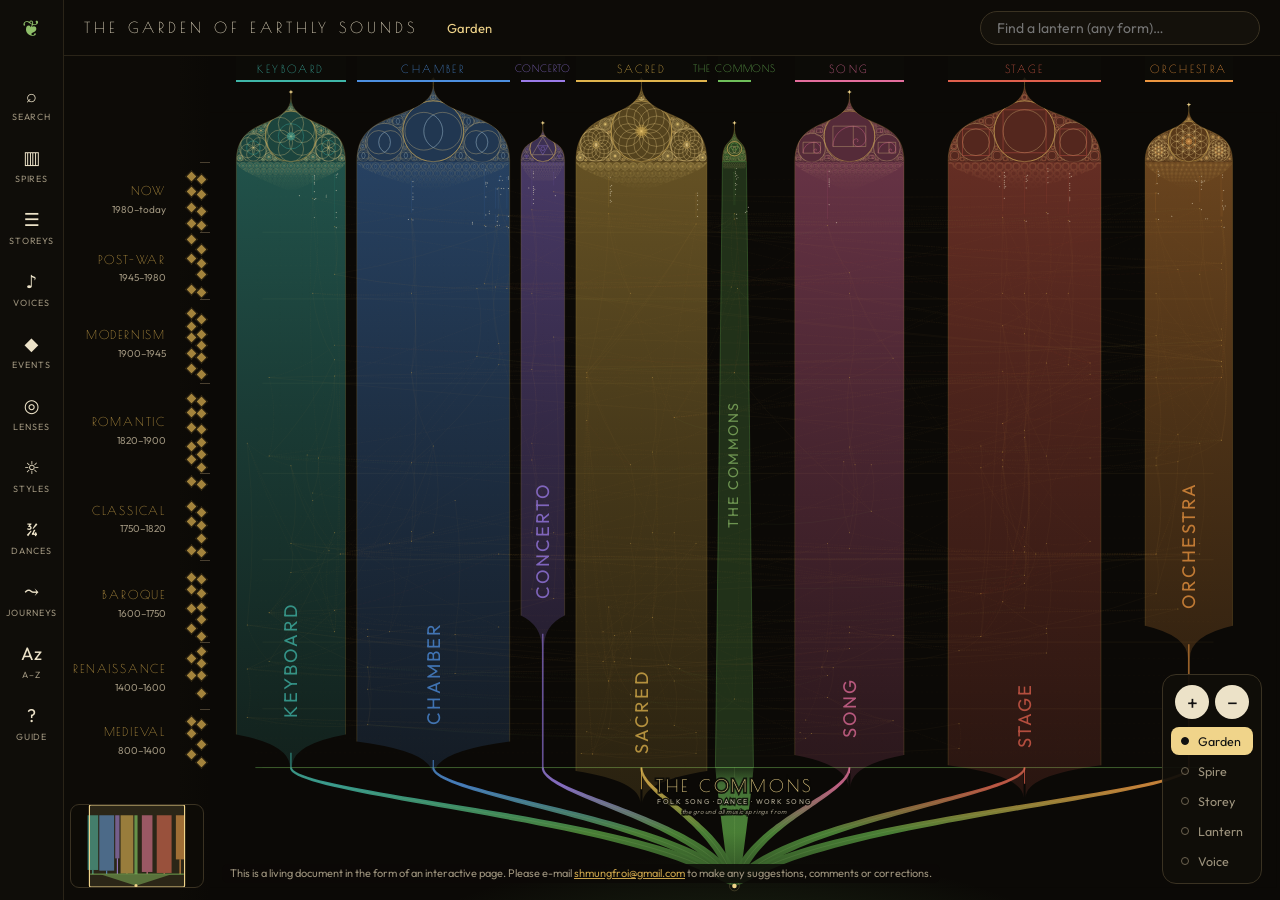
==== commit 9b824eed: "Now storey rises to today; Kodály tum and tim-ka in the Dances guide Stars sit at the year of their " ====
--- a/index.html
+++ b/index.html
@@ -222,6 +222,8 @@
 #map #stars .stn{font:500 1.55px Outfit,sans-serif;fill:var(--ivory);fill-opacity:.75;display:none;pointer-events:none;dominant-baseline:central}
 #map.closer #stars .stn{display:block} #map.closer #stars .stn.hid{display:none} #map #stars .st.me .stn{fill:var(--goldhi);fill-opacity:1;display:block}
 #map.focus #stars .st:not(.me){opacity:.35}
+/* living stems: a Now lantern's line up to its latest work */
+#map #lstems line{stroke-width:.32;stroke-linecap:round;stroke-opacity:.42} #map #lstems circle{fill-opacity:.6} #map.focus #lstems{opacity:.3} #map #lstems .on line{stroke-opacity:.9} #map #lstems .on circle{fill-opacity:1}
 #foot{position:absolute;left:calc(var(--rail) + var(--gut) + 12px);bottom:6px;font-size:11px;color:var(--muted);z-index:4;background:#0b0906d9;border-radius:6px;padding:2px 8px;max-width:calc(100vw - var(--rail) - var(--gut) - 220px);line-height:1.4}
 #foot a{color:var(--gold)} #foot a:hover{color:var(--goldhi)} body.pan #foot{max-width:calc(100vw - var(--rail) - var(--gut) - 640px)}
 aside .living{font-size:12px;color:var(--muted);margin-top:6px} aside .living a{color:var(--goldhi)}
@@ -2424,8 +2426,22 @@
 gHit.addEventListener('mouseout', e => { if (e.target._src) e.target._src.classList.remove('hov'); tip.style.display = 'none'; });
 gHit.addEventListener('click', e => { const z = e.target; if (!z._info || moved) return; e.stopPropagation(); tip.style.display = 'none'; const {to} = z._info(e); if (to && LAY.nodes[to]) travel(to); });
 
-/* ---------- makers of the Now storey: every composer of a Now work is a small star beside their lantern; click to follow their thread ---------- */
+/* ---------- makers of the Now storey: every composer of a Now work is a small star at the year of that work, beside their lantern's stem; click to follow their thread ---------- */
+const nowYr = s => { const m = String(s || '').match(/\d{4}/); return m ? +m[0] : null; };
+const gStems = document.createElementNS(SVGNS, 'g'); gStems.setAttribute('id', 'lstems'); cam.appendChild(gStems);
 const gStars = document.createElementNS(SVGNS, 'g'); gStars.setAttribute('id', 'stars'); cam.appendChild(gStars);
+const STEM = {};
+(() => {      /* living stems: each Now lantern grows a faint line up to its most recent work; lanterns sharing a column sit side by side */
+  const NOWE = LAY.eras.find(e => e.id === 'contemporary'), cols = {}, boxes = [];
+  document.querySelectorAll('#map .fm:not(.soil)').forEach(g => g.querySelectorAll('text').forEach(t => { const b = t.getBBox(); if (b.width) boxes.push({id: g.dataset.id, x0: b.x, x1: b.x + b.width, y0: b.y, y1: b.y + b.height}); }));
+  D.nodes.filter(n => n.period === 'contemporary' && LAY.nodes[n.id]).forEach(n => { const ys = (n.works || []).map(w => nowYr(w[2])).filter(Boolean); if (!ys.length) return;
+    const last = Math.min(NOWE.end, Math.max(...ys)), p = LAY.nodes[n.id], top = yOfYear(last); if (top > p.y - 3) return; (cols[p.x] = cols[p.x] || []).push([n, p, top, last]); });
+  Object.values(cols).forEach(list => { list.sort((a, b) => b[1].y - a[1].y); list.forEach(([n, p, top, last], k) => { const dx = list.length > 1 ? (k - (list.length - 1) / 2) * 1.6 : 0, x = p.x + dx, c = FC(p.f) || 'var(--gold)';
+    const cuts = boxes.filter(b => x > b.x0 - .5 && x < b.x1 + .5 && b.y1 > top && b.y0 < p.y - 1.3).sort((a, b) => b.y1 - a.y1);      /* the stem breaks around every lantern name it passes, its own included */
+    let segs = '', from = p.y - 1.3; cuts.forEach(b => { if (b.y1 + .6 < from - 1 && from - Math.max(top, b.y1 + .6) > 1) segs += `<line x1="${x}" y1="${from}" x2="${x}" y2="${Math.max(top, b.y1 + .6)}" stroke="${c}"/>`; from = Math.min(from, b.y0 - .6); }); if (from - top > 1) segs += `<line x1="${x}" y1="${from}" x2="${x}" y2="${top}" stroke="${c}"/>`;
+    const g = document.createElementNS(SVGNS, 'g'); g.dataset.id = n.id; g.innerHTML = `${segs}<circle cx="${x}" cy="${top}" r=".42" fill="${c}"/><title>${n.t}: still growing, latest work here ${last}</title>`;
+    gStems.appendChild(g); STEM[n.id] = {g, x}; }); });
+})();
 const STAR = {};
 (() => {
   const NOWE = LAY.eras.find(e => e.id === 'contemporary'), y0 = NOWE.top + 6, y1 = NOWE.bottom - 1;
@@ -2433,18 +2449,19 @@
   document.querySelectorAll('#map .fm:not(.soil)').forEach(g => { const p = LAY.nodes[g.dataset.id]; if (!p || p.y < y0 - 20 || p.y > y1 + 20) return; pts.push([p.x, p.y]);
     g.querySelectorAll('text').forEach(t => { const b = t.getBBox(); boxes.push([b.x - .6, b.y - .5, b.x + b.width + .6, b.y + b.height + .5]); }); });
   const byHome = {}; Object.values(VOICES).forEach(V => { const fs = V.forms.filter(f => N[f.id] && N[f.id].period === 'contemporary' && LAY.nodes[f.id]); if (fs.length) (byHome[fs[0].id] = byHome[fs[0].id] || []).push([V, fs]); });
-  const placed = [];
+  const placed = [], yrW = w => Math.max(NOWE.start, Math.min(NOWE.end, nowYr(w[2]) || NOWE.start));
   const ok = (x, y, F) => x > F.x0 + 1.4 && x < F.x1 - 1.4 && y > y0 && y < y1 && !pts.some(([a, b]) => Math.hypot(a - x, b - y) < 2.6) && !boxes.some(b => x > b[0] - 1 && x < b[2] + 1 && y > b[1] - 1 && y < b[3] + 1) && !placed.some(([a, b]) => Math.hypot(a - x, b - y) < 2.3);
   Object.entries(byHome).forEach(([lid, list]) => { const p = LAY.nodes[lid], F = LAY.fams[p.f] || LAY.fams[famAt(p.x)];
-    list.sort((a, b) => a[0].first - b[0].first).forEach(([V, fs]) => { let spot = null;
-      for (let ring = 0; ring < 9 && !spot; ring++) { const rr = 4 + ring * 1.9, n = Math.max(8, Math.round(2 * Math.PI * rr / 2.4));
-        for (let j = 0; j < n; j++) { const a = (j / n) * 2 * Math.PI + ring * .37, x = p.x + Math.cos(a) * rr, y = p.y + Math.sin(a) * rr * .8; if (ok(x, y, F)) { spot = [x, y]; break; } } }
-      if (!spot) return; placed.push(spot); const [x, y] = spot, g = document.createElementNS(SVGNS, 'g'); g.setAttribute('class', 'st'); g._V = V; g._fs = fs; g.dataset.x = x; g.dataset.y = y;
-      const w = fs[0].works[0][0], d = `M${x},${y - 1.05}L${x + .3},${y - .3}L${x + 1.05},${y}L${x + .3},${y + .3}L${x},${y + 1.05}L${x - .3},${y + .3}L${x - 1.05},${y}L${x - .3},${y - .3}Z`;
+    list.map(([V, fs]) => { const w = fs[0].works.map(x => x[0]).reduce((a, b) => yrW(b) > yrW(a) ? b : a); return [V, fs, w, yrW(w)]; })      /* the work that places the star: their latest here */
+      .sort((a, b) => a[3] - b[3]).forEach(([V, fs, w, yr]) => { let spot = null; const sx = (STEM[lid] || {}).x ?? p.x, sy = yOfYear(yr);
+      for (let ring = 0; ring < 14 && !spot; ring++) for (const sd of ring ? [1, -1] : [1]) { const x = sx + sd * (2.2 + ring * 2.1);      /* step sideways from the stem, at the same year */
+        for (const dy of [0, -.8, .8, -1.6, 1.6]) { if (ok(x, sy + dy, F)) { spot = [x, sy + dy]; break; } } if (spot) break; }
+      if (!spot) return; placed.push(spot); const [x, y] = spot, g = document.createElementNS(SVGNS, 'g'); g.setAttribute('class', 'st'); g._V = V; g._fs = fs; g._w = w; g.dataset.x = x; g.dataset.y = y;
+      const d = `M${x},${y - 1.05}L${x + .3},${y - .3}L${x + 1.05},${y}L${x + .3},${y + .3}L${x},${y + 1.05}L${x - .3},${y + .3}L${x - 1.05},${y}L${x - .3},${y - .3}Z`;
       g.innerHTML = `<circle class="hitc" cx="${x}" cy="${y}" r="1.7"/><path d="${d}"/>`; const t = document.createElementNS(SVGNS, 'text'); t.setAttribute('class', 'stn'); t.setAttribute('x', x + 1.5); t.setAttribute('y', y); t.textContent = V.name; g.appendChild(t);
       gStars.appendChild(g); STAR[V.key] = g; }); });
 })();
-gStars.addEventListener('mousemove', e => { const g = e.target.closest('.st'); if (!g) return; const V = g._V, w = g._fs[0].works[0][0];
+gStars.addEventListener('mousemove', e => { const g = e.target.closest('.st'); if (!g) return; const V = g._V, w = g._w || g._fs[0].works[0][0];
   tip.innerHTML = `<small class="kick">✦ Composer · work since 1980</small><b>${V.name}</b><small>${w[0]}${w[2] ? ', ' + w[2] : ''} · ${N[g._fs[0].id].t}</small><small>Writes in ${V.forms.length} lantern${V.forms.length === 1 ? '' : 's'}, lit now · click to follow their thread</small>`;
   if (starPre !== g) { clearStarPre(); starPre = g; V.forms.forEach(f => NODE[f.id] && NODE[f.id].classList.add('stpre')); }
   tip.style.display = 'block'; tip.style.left = Math.min(innerWidth - 310, e.clientX + 14) + 'px'; tip.style.top = (e.clientY + 16) + 'px'; });
@@ -2710,7 +2727,7 @@
       b.onclick = function () { var was = openRow && openRow.b === b; shut(); if (was) return; b.setAttribute('aria-expanded', 'true'); box.classList.add('open'); d.hidden = false; openRow = {b: b, box: box, d: d}; if (d.scrollIntoView) d.scrollIntoView({block: 'nearest'}); };
     });
   });
-  el('p', 'lnote', sheet, 'Signature rhythms are in Kodály rhythm syllables, by note value: ta = crotchet, ta-a = minim, ti-ti = two quavers, tika = two semiquavers, tim-ri = dotted quaver and semiquaver. A thin line marks the bar. Dances with no single signature rhythm describe their feel instead.');
+  el('p', 'lnote', sheet, 'Signature rhythms are in Kodály rhythm syllables, by note value: ta = crotchet, tum = minim (each extra u holds one more beat: tu-u-m = dotted minim, tu-u-u-m = semibreve), ti-ti = two quavers, tika = two semiquavers, tim-ka = dotted quaver and semiquaver. A thin line marks the bar. Dances with no single signature rhythm describe their feel instead.');
 }
 
 function openSheet(kind, btn) {
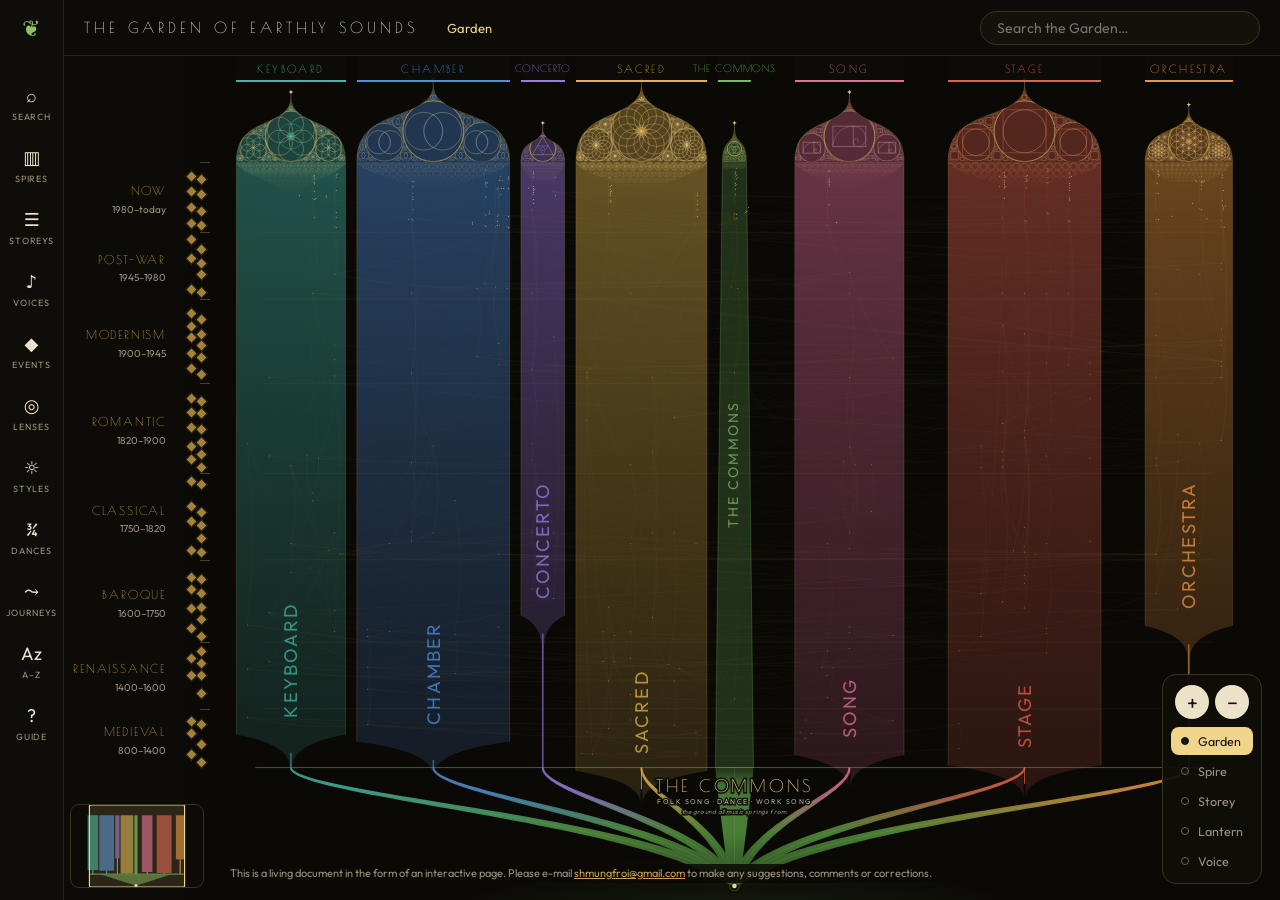
==== commit ffc688ed: "Search finds every glossary term, every dance and any word in the cards - Term results open a term p" ====
--- a/index.html
+++ b/index.html
@@ -207,6 +207,16 @@
 aside .rt-b em{display:block;font-style:normal;font-size:11.5px;color:var(--goldhi)}
 aside .rt-leave{all:unset;cursor:pointer;font-size:11.5px;color:var(--muted);margin-top:4px} aside .rt-leave:hover{color:var(--ivory)}
 #res .rres{order:4;color:var(--ivory)} #res .rres small{color:var(--gold)} #res .wres{order:5;color:var(--ivory)} #res .none{padding:8px 10px;font-size:13px;color:var(--muted)}
+/* search: dances, terms and card text (19 Nov) */
+#res .dres,#res .gres{order:1;color:var(--ivory)} #res .dres small,#res .gres small{color:var(--gold)} #res .mres{order:6;color:var(--muted);font-style:italic} #res .mres small{font-style:normal}
+.sheet .tp-h{margin:2px 6px 2px;display:flex;flex-wrap:wrap;align-items:baseline;gap:4px 8px} .sheet .tp-h b{font-size:18px;font-weight:600;color:var(--ivory)}
+.sheet .tp-el{display:inline-flex;gap:4px} .sheet .tp-el i{font-style:normal;font-size:10.5px;color:var(--green);border:1px solid #3d5a2c;border-radius:8px;padding:0 6px}
+.sheet .tp-ex{color:var(--muted)} .sheet .tp-k{display:block;font-size:10.5px;letter-spacing:1.6px;text-transform:uppercase;color:var(--gold);margin:14px 6px 4px}
+.sheet ul.tp-l{list-style:none;margin:0 6px;padding:0} .sheet ul.tp-l li{position:relative;margin:0 0 4px;padding-left:16px;font-size:13px;line-height:1.45} .sheet ul.tp-l li::before{content:"";position:absolute;left:0;top:.74em;width:8px;border-top:1px solid var(--gold)}
+.sheet button.tp-go{display:inline;width:auto;padding:0;border-radius:0;font-size:13.5px;color:var(--goldhi);border-bottom:1px solid #5d5546} .sheet button.tp-go:hover{background:none;color:var(--ivory);border-color:var(--gold)} .sheet button.tp-go::after{content:"\00a0›";color:var(--gold)}
+.sheet button.tp-x{float:right;width:auto;padding:0 8px;margin:-2px -2px 0 6px;font-size:20px;line-height:1.2;color:var(--muted)} .sheet button.tp-x:hover{color:var(--goldhi)}
+.sheet .tp-home small{margin-left:6px} .sheet .tp-snip{display:block;margin:2px 0 0;font-size:12px;line-height:1.4;color:var(--muted);white-space:normal}
+
 aside .route{border-color:var(--gold)} aside .route .rname{font-size:12.5px;color:var(--muted);margin:2px 0 6px}
 /* F3 styles and form bands */
 #map #reach .rl-glow{pointer-events:none} #map #reach .rl-edge{fill:none;stroke:var(--goldhi);stroke-opacity:.35;stroke-width:.3;stroke-dasharray:1.2 1.4;pointer-events:none}
@@ -2174,7 +2184,7 @@
 <header class="top">
   <span class="t disp">THE GARDEN OF EARTHLY SOUNDS</span>
   <nav class="crumbs" id="crumbs" aria-label="Where you are"></nav>
-  <div class="search"><input id="q" type="search" placeholder="Find a lantern (any form)…" autocomplete="off" aria-label="Find a form"><div id="res" role="listbox"></div></div>
+  <div class="search"><input id="q" type="search" placeholder="Search the Garden…" autocomplete="off" aria-label="Search the Garden"><div id="res" role="listbox"></div></div>
 </header>
 <div class="gut"></div><div id="eras"></div><div id="evs" aria-label="Events in time"></div><div id="tmark" aria-hidden="true"></div><div id="fams"></div><div id="lensbar" aria-label="Lenses on"></div>
 <div class="mm" id="mm" title="The whole garden: click to go there"></div>
@@ -2663,6 +2673,52 @@
 function results(s) { s = fold(s.trim()); if (!s) return [];
   return D.nodes.filter(n => LAY.nodes[n.id] && fold(n.t).includes(s)).map(n => { const t = fold(n.t); return [t === s ? 0 : t.startsWith(s) ? 1 : t.split(/[\s&,():-]+/).some(w => w.startsWith(s)) ? 2 : 3, n]; })
     .sort((a, b) => a[0] - b[0] || a[1].t.localeCompare(b[1].t)).map(x => x[1]).slice(0, 12); }
+/* ---- search reaches terms, dances and card text (19 Nov) ----
+   TERMS: every glossary key, with the lanterns whose cards bold it (its homes).
+   TXT: each lantern's card text, folded, for "mentioned in". Built on the first search. */
+const GLO = (G.ATLAS && G.ATLAS.glossary) || {}, GMT = (G.ATLAS && G.ATLAS.glossmeta) || {}, DNC = (G.ATLAS && G.ATLAS.dances) || [], ELN = (G.ATLAS && G.ATLAS.elements) || {};
+const gk = x => { const k = String(x || '').toLowerCase().replace(/\s+/g, ' ').trim(); if (!k) return null; if (GLO[k]) return k;
+  const t = []; if (k.endsWith('ies')) t.push(k.slice(0, -3) + 'y'); if (k.endsWith('es')) t.push(k.slice(0, -2)); if (k.endsWith('s')) t.push(k.slice(0, -1)); t.push(k + 's', k + 'es'); if (k.endsWith('y')) t.push(k.slice(0, -1) + 'ies');
+  return t.find(y => GLO[y]) || null; };
+let SIX = null;
+const sIndex = () => { if (SIX) return SIX; const homes = {}, txt = {}, raw = {}, FULL = (G.ATLAS && G.ATLAS.full) || {};
+  const walk = (o, out) => { if (typeof o === 'string') { if (!/^https?:/.test(o)) out.push(o); } else if (Array.isArray(o)) o.forEach(x => walk(x, out)); else if (o && typeof o === 'object') Object.keys(o).forEach(k => { if (k !== 'media') walk(o[k], out); }); return out; };
+  D.nodes.filter(n => LAY.nodes[n.id]).sort((a, b) => a.y - b.y).forEach(n => { const ss = walk([n.brief, FULL[n.id]], []), j = ss.join(' ');
+    j.split('**').forEach((part, i) => { if (!(i % 2)) return; const k = gk(part); if (k) { (homes[k] = homes[k] || []); if (!homes[k].includes(n.id)) homes[k].push(n.id); } });
+    raw[n.id] = j.replace(/\*\*/g, ''); txt[n.id] = fold(raw[n.id]); });
+  return SIX = {homes, txt, raw}; };
+const rank = (name, s) => { const t = fold(name); return t === s ? 0 : t.startsWith(s) ? 1 : t.split(/[\s&,():/-]+/).some(w => w.startsWith(s)) ? 2 : 3; };
+function extraResults(sv, lanterns) { const out = {d: [], g: [], m: []}; if (sv.length < 3) return out; const X = sIndex();
+  out.d = DNC.filter(d => fold(d.dance).includes(sv)).sort((a, b) => rank(a.dance, sv) - rank(b.dance, sv)).slice(0, 3);
+  const exact = gk(sv), gs = Object.keys(GLO).filter(k => fold(k).includes(sv) || k === exact);
+  out.g = gs.sort((a, b) => (a === exact ? -1 : rank(a, sv)) - (b === exact ? -1 : rank(b, sv)) || a.length - b.length).slice(0, 4);
+  if (sv.length >= 4) { const shown = new Set(lanterns.map(n => n.id)); out.m = Object.keys(X.txt).filter(id => !shown.has(id) && X.txt[id].includes(sv)); }
+  return out; }
+function openDance(name) { const b = document.querySelector('.rail button[data-sheet="dances"]'); closeSheet(); if (b) openSheet('dances', b);
+  const row = [...sheet.querySelectorAll('.dn-row')].find(r => { const n = r.querySelector('.dn-n'); return n && n.textContent === name; }); if (row) { row.click(); row.focus(); } }
+function bareSheet(kind) { closeSheet(); sheet.innerHTML = ''; sheet.dataset.kind = kind; sheet.classList.add('open'); sheet.scrollTop = 0;
+  const x = el('button', 'tp-x', sheet, '×'); x.type = 'button'; x.setAttribute('aria-label', 'Close'); x.onclick = closeSheet; }
+/* the term page: definition, example, Listen for / Hear it in / Then and now, and the lanterns it lives in */
+function showTerm(key) { const X = sIndex(), M = GMT[key] || {}, homes = X.homes[key] || []; bareSheet('term');
+  el('h3', '', sheet, 'GLOSSARY'); const hd = el('div', 'tp-h', sheet); el('b', '', hd, key.charAt(0).toUpperCase() + key.slice(1));
+  if (M.el && M.el.length) { const sp = el('span', 'tp-el', hd); M.el.forEach(c => el('i', '', sp, c === 'ctx' ? 'Context' : (ELN[c] ? ELN[c].name : c))); }
+  el('p', '', sheet, GLO[key]); if (M.ex) el('p', 'tp-ex', sheet, M.ex);
+  const listen = (M.listen || []).filter(Boolean).slice(0, 3); if (listen.length) { el('small', 'tp-k', sheet, 'Listen for'); const ul = el('ul', 'tp-l', sheet); listen.forEach(x => el('li', '', ul, x)); }
+  if (M.hear && M.hear.work) { el('small', 'tp-k', sheet, 'Hear it in'); const p = el('p', '', sheet); if (M.hear.composer) p.append(M.hear.composer + ', ');
+    if (M.hear.lantern && N[M.hear.lantern]) { const b = el('button', 'tp-go', p, M.hear.work); b.type = 'button'; b.onclick = () => { closeSheet(); choose(M.hear.lantern, true); }; } else p.append(M.hear.work);
+    if (M.hear.where) p.append(' · ' + M.hear.where); }
+  if (M.now) { el('small', 'tp-k', sheet, 'Then and now'); el('p', '', sheet, M.now); }
+  const dn = DNC.find(d => fold(d.dance) === fold(key)); if (dn) { el('small', 'tp-k', sheet, 'Dances guide'); const p = el('p', '', sheet), b = el('button', 'tp-go', p, '¾ ' + dn.dance + ': metre, speed, rhythm'); b.type = 'button'; b.onclick = () => openDance(dn.dance); }
+  el('small', 'tp-k', sheet, homes.length ? 'Found in ' + homes.length + ' lantern' + (homes.length === 1 ? '' : 's') : 'Not yet used in a lantern');
+  homes.forEach(id => { const b = el('button', 'tp-home', sheet, N[id].t); el('small', '', b, N[id].d || ''); b.onclick = () => { closeSheet(); choose(id, true);
+      setTimeout(() => { const k = [...document.querySelectorAll('button.kw')].find(x => gk(x.textContent) === key); if (k) { if (k.getAttribute('aria-expanded') !== 'true') k.click(); k.scrollIntoView({block: 'center'}); } }, 260); }; });
+  const f = sheet.querySelector('button:not(.tp-x)'); if (f) f.focus({preventScroll: true}); }
+/* every lantern whose card mentions the words, with a line of context */
+function showMentions(raw, ids) { const X = sIndex(), s = raw.trim().toLowerCase(); bareSheet('mentions');
+  el('h3', '', sheet, 'MENTIONED IN · ' + ids.length); el('p', 'lnote', sheet, 'Lanterns whose cards mention “' + raw.trim() + '”.');
+  ids.forEach(id => { const b = el('button', 'tp-home', sheet, N[id].t); el('small', '', b, N[id].d || ''); const R = X.raw[id], i = R.toLowerCase().indexOf(s);
+    if (i >= 0) { const a = Math.max(0, R.lastIndexOf(' ', Math.max(0, i - 50)) + 1), z = R.indexOf(' ', Math.min(R.length, i + s.length + 60)); el('span', 'tp-snip', b, (a > 0 ? '…' : '') + R.slice(a, z < 0 ? R.length : z) + (z < 0 ? '' : '…')); }
+    b.onclick = () => { closeSheet(); choose(id, true); }; }); }
 q.addEventListener('input', () => { res.innerHTML = ''; const r = results(q.value), sv = fold(q.value.trim());
   const vs = sv.length < 3 ? [] : Object.values(VOICES).filter(V => fold(V.name).includes(sv)).sort((a, b) => b.forms.length - a.forms.length).slice(0, 5);
   res.style.display = r.length || vs.length ? 'flex' : 'none';
@@ -2674,10 +2730,15 @@
   const ws = []; if (sv.length >= 4) D.nodes.forEach(n => LAY.nodes[n.id] && (n.works || []).forEach(w => { if (ws.length < 4 && fold(w[0]).includes(sv)) ws.push([n, w]); }));      // works by title: "hitchcock" finds the Hitchcock Études
   if (ws.length) res.style.display = 'flex';
   ws.forEach(([n, w]) => { const b = el('button', 'wres', res, '♫ ' + w[0]); b.setAttribute('role', 'option'); el('small', '', b, `work · ${w[1]}${w[2] ? ', ' + w[2] : ''} · in ${n.t}`); b.onclick = () => { res.style.display = 'none'; q.value = ''; q.blur(); choose(n.id, true); }; });
-  if (!r.length && !vs.length && !es.length && !rs.length && !ws.length && sv.length >= 3) { res.style.display = 'flex'; const nb = el('div', 'none', res); nb.textContent = `Nothing called “${q.value.trim()}” in the Garden yet.`; }
+  const xr = extraResults(sv, r); if (xr.d.length || xr.g.length || xr.m.length) res.style.display = 'flex';
+  if (!r.length && !vs.length && !es.length && !rs.length && !ws.length && !xr.d.length && !xr.g.length && !xr.m.length && sv.length >= 3) { res.style.display = 'flex'; const nb = el('div', 'none', res); nb.textContent = `Nothing called “${q.value.trim()}” in the Garden yet.`; }
   r.forEach(n => { const b = el('button', '', res, n.t); b.setAttribute('role', 'option'); el('small', '', b, `${n.d || ''} · ${FN(famOf(n.id)).toLowerCase()} · ${(ERA[n.period] || {}).name || ''}`);
-    b.onmouseenter = b.onfocus = () => { if (!sel) light(n.id); }; b.onclick = () => { res.style.display = 'none'; q.value = ''; q.blur(); choose(n.id, true); }; }); });
-q.addEventListener('keydown', e => { if (e.key === 'Enter' && res.firstChild) (res.querySelector('button:not(.vres):not(.eres):not(.rres):not(.wres)') || res.querySelector('button') || {click() {}}).click(); if (e.key === 'ArrowDown' && res.firstChild) { e.preventDefault(); res.firstChild.focus(); } if (e.key === 'Escape') { q.value = ''; res.style.display = 'none'; q.blur(); if (!sel && !spot && !tkey) light(null); } });
+    b.onmouseenter = b.onfocus = () => { if (!sel) light(n.id); }; b.onclick = () => { res.style.display = 'none'; q.value = ''; q.blur(); choose(n.id, true); }; });
+  const done = () => { res.style.display = 'none'; const v = q.value; q.value = ''; q.blur(); return v; };
+  xr.d.forEach(d => { const b = el('button', 'dres', res, '¾ ' + d.dance); b.setAttribute('role', 'option'); el('small', '', b, `dance · ${d.metre}${d.speed ? ' · ' + d.speed : ''}`); b.onclick = () => { done(); openDance(d.dance); }; });
+  xr.g.forEach(k => { const h = (sIndex().homes[k] || []).length, b = el('button', 'gres', res, '❧ ' + k.charAt(0).toUpperCase() + k.slice(1)); b.setAttribute('role', 'option'); el('small', '', b, `term${h ? ` · in ${h} lantern${h === 1 ? '' : 's'}` : ''}`); b.onclick = () => { done(); showTerm(k); }; });
+  if (xr.m.length) { const b = el('button', 'mres', res, `… mentioned in ${xr.m.length} lantern${xr.m.length === 1 ? '' : 's'}`); b.setAttribute('role', 'option'); el('small', '', b, xr.m.slice(0, 3).map(i => N[i].t).join(', ') + (xr.m.length > 3 ? ', …' : '')); b.onclick = () => { const v = done(); showMentions(v, xr.m); }; } });
+q.addEventListener('keydown', e => { if (e.key === 'Enter' && res.firstChild) (res.querySelector('button:not(.vres):not(.eres):not(.rres):not(.wres):not(.mres)') || res.querySelector('button') || {click() {}}).click(); if (e.key === 'ArrowDown' && res.firstChild) { e.preventDefault(); res.firstChild.focus(); } if (e.key === 'Escape') { q.value = ''; res.style.display = 'none'; q.blur(); if (!sel && !spot && !tkey) light(null); } });
 res.addEventListener('keydown', e => { const b = document.activeElement; if (e.key === 'ArrowDown' && b.nextSibling) { e.preventDefault(); b.nextSibling.focus(); } if (e.key === 'ArrowUp') { e.preventDefault(); (b.previousSibling || q).focus(); } if (e.key === 'Escape') { res.style.display = 'none'; q.focus(); } });
 q.addEventListener('blur', () => setTimeout(() => { if (!res.contains(document.activeElement)) { res.style.display = 'none'; if (!sel && !spot && !tkey && !ekey) light(null); } }, 150));
 
@@ -2727,7 +2788,7 @@
       b.onclick = function () { var was = openRow && openRow.b === b; shut(); if (was) return; b.setAttribute('aria-expanded', 'true'); box.classList.add('open'); d.hidden = false; openRow = {b: b, box: box, d: d}; if (d.scrollIntoView) d.scrollIntoView({block: 'nearest'}); };
     });
   });
-  el('p', 'lnote', sheet, 'Signature rhythms are in Kodály rhythm syllables, by note value: ta = crotchet, tum = minim (each extra u holds one more beat: tu-u-m = dotted minim, tu-u-u-m = semibreve), ti-ti = two quavers, tika = two semiquavers, tim-ka = dotted quaver and semiquaver. A thin line marks the bar. Dances with no single signature rhythm describe their feel instead.');
+  el('p', 'lnote', sheet, 'Signature rhythms are in Kodály rhythm syllables, by note value: ta = crotchet, tum = minim (each extra u holds one more beat: tu-u-m = dotted minim, tu-u-u-m = semibreve), ti-ti = two quavers, tika = two semiquavers, tim-ka = dotted quaver and semiquaver. A thin line marks the bar. In compound time (6/8, 12/8, 6/4) the same syllables follow note values. Dances with no single signature rhythm describe their feel instead.');
 }
 
 function openSheet(kind, btn) {
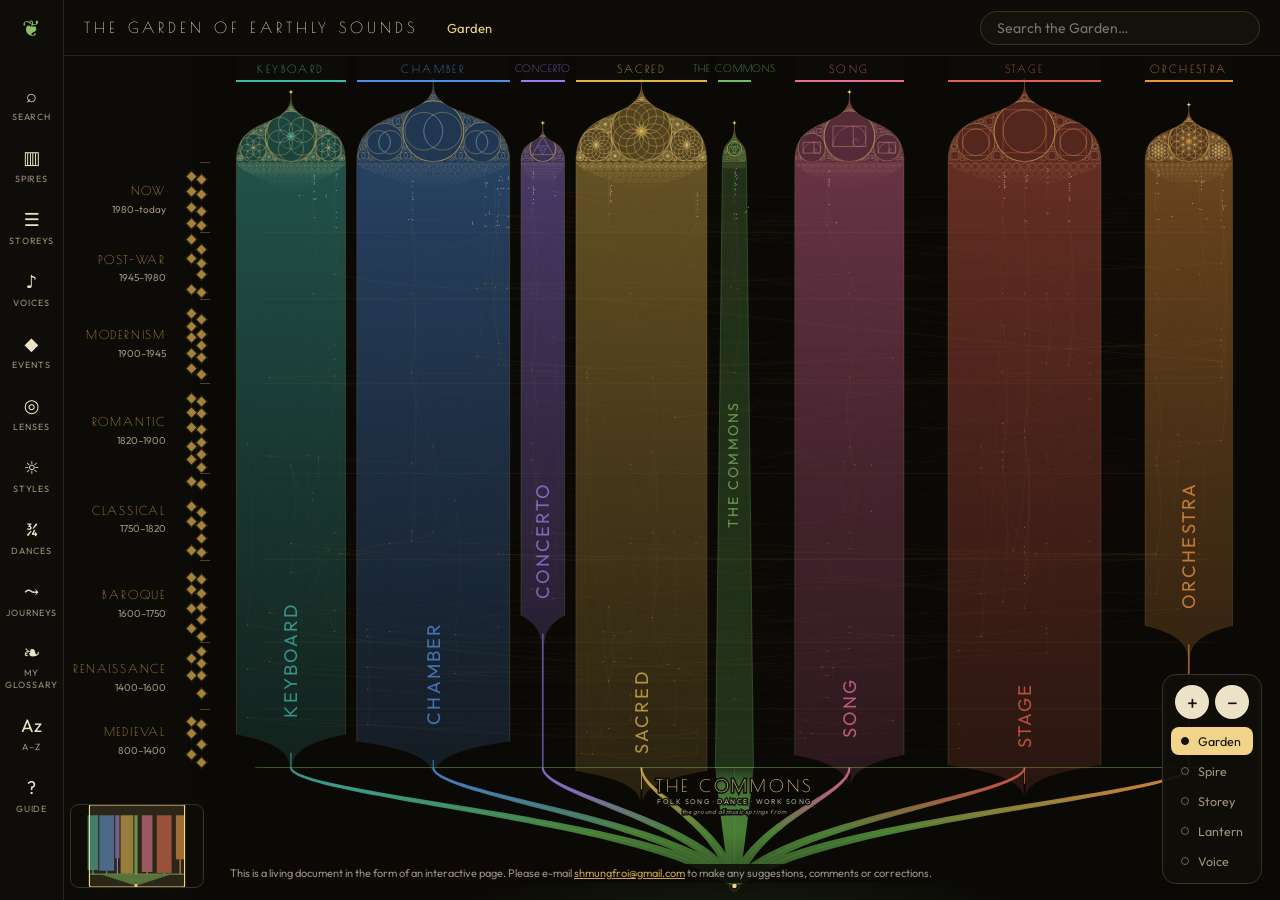
==== commit c4297479: "My glossary: students collect terms, write them in their own words, print or share - "＋ My glossary"" ====
--- a/index.html
+++ b/index.html
@@ -440,6 +440,138 @@
 }
 @media (prefers-reduced-motion:reduce){.pg-b:hover{transform:none}}
 .pg-nav[hidden]{display:none}
+/* ---- My glossary: the add button, the rail sheet, the shared view ---- */
+/* rail tab: the label takes two lines on the side rail, one in the phone bar */
+.rail button[data-sheet="glossary"] small{white-space:normal;text-align:center;line-height:1.3;max-width:58px}
+.rail button[data-sheet="glossary"]{font-size:21px;line-height:1}
+.rail button[data-sheet="glossary"] small b{font-weight:400;display:block}
+@media (max-height:860px) and (min-width:761px){.rail{padding-top:60px} .rail button{padding:9px 0}}
+
+/* the add button: term page, the card's definition box, open Dances rows */
+.mg-addrow{display:flex;flex-wrap:wrap;align-items:center;gap:6px 14px;margin:10px 6px 2px}
+aside .gdef .mg-addrow{margin:10px -20px 0 0;padding-top:9px;border-top:1px solid #2a2418}
+.sheet .dn-d .mg-addrow{margin:9px 0 0}
+button.mg-add,.sheet button.mg-add{all:unset;box-sizing:border-box;cursor:pointer;display:inline-flex;align-items:center;gap:7px;width:auto;min-height:28px;padding:2px 13px 2px 10px;border:1px solid #4a4030;border-radius:14px;font-size:12.5px;line-height:1.2;color:var(--ivory);white-space:nowrap}
+button.mg-add i{font-style:normal;width:11px;text-align:center;font-size:13px;color:var(--gold)}
+button.mg-add:hover,.sheet button.mg-add:hover{background:none;border-color:var(--gold);color:var(--goldhi)}
+button.mg-add[aria-pressed=true],.sheet button.mg-add[aria-pressed=true]{border-color:var(--gold);background:#1f1a10;color:var(--goldhi)}
+button.mg-add[aria-pressed=true] i{color:var(--goldhi)}
+button.mg-add:focus-visible,.sheet button.mg-add:focus-visible{outline:2px solid var(--goldhi);outline-offset:2px}
+button.mg-go,.sheet button.mg-go{all:unset;cursor:pointer;display:inline;width:auto;padding:0;font-size:12.5px;color:var(--goldhi);border-bottom:1px solid #5d5546}
+button.mg-go:hover,.sheet button.mg-go:hover{background:none;color:var(--ivory);border-color:var(--gold)}
+button.mg-go::after{content:"\00a0›";color:var(--gold)}
+button.mg-go:focus-visible,.sheet button.mg-go:focus-visible{outline:2px solid var(--goldhi);outline-offset:3px}
+
+/* the sheet: wider than the other rail sheets, because it is read and written in */
+.sheet[data-kind^="glossary"]{width:388px;padding:12px 12px 16px}
+.sheet .mg-k{display:block;font-size:10.5px;letter-spacing:1.6px;text-transform:uppercase;color:var(--gold);margin:12px 0 3px}
+.sheet .mg-k.me{color:var(--green)}
+.sheet .mg-tools{display:flex;align-items:baseline;gap:14px;margin:14px 6px 2px}
+.sheet .mg-tools .mg-k{margin:0}
+.sheet .mg-sort{display:flex;flex-wrap:wrap;gap:0 16px}
+.sheet .mg-sort button{display:inline;width:auto;padding:3px 0;border-radius:0;font-size:12.5px;color:var(--muted)}
+.sheet .mg-sort button:hover{background:none;color:var(--ivory)}
+.sheet .mg-sort button[aria-pressed=true]{color:var(--goldhi);text-decoration:underline;text-underline-offset:5px;text-decoration-color:#6b5f45}
+.sheet .mg-find{margin:10px 0 0}
+
+/* entries: a hanging initial (A–Z) or number (as collected), then the word */
+.sheet .mg-list{list-style:none;margin:8px 0 0;padding:0}
+.sheet .mg-e{border-radius:8px}
+.sheet .mg-e.first{border-top:1px solid #2a2418;border-radius:0}
+.sheet .mg-e.open{background:#1a160e;border-top-color:transparent;border-radius:8px}
+.sheet .mg-e.open+.mg-e{border-top-color:transparent}
+.sheet .mg-row{box-sizing:border-box;display:grid;grid-template-columns:30px minmax(0,1fr);column-gap:8px;align-items:baseline;padding:10px 8px 11px;border-radius:8px}
+.sheet .mg-e.open .mg-row:hover,.sheet .mg-list.ro .mg-row:hover{background:none;color:inherit}
+.sheet .mg-i{grid-row:1/4;align-self:start;text-align:center;color:var(--gold);font:400 22px/1 "Poiret One",Outfit,sans-serif}
+.sheet .mg-i.n{font:400 17px/1.25 "Poiret One",Outfit,sans-serif}
+.sheet .mg-hd{grid-column:2;display:flex;flex-wrap:wrap;align-items:baseline;gap:3px 8px}
+.sheet .mg-n{font-size:15px;color:var(--ivory)}
+.sheet .mg-row[aria-expanded=true] .mg-n{color:var(--goldhi)}
+.sheet .mg-el{display:inline-flex;flex-wrap:wrap;gap:4px}
+.sheet .mg-el i{font-style:normal;font-size:10.5px;line-height:1.5;color:var(--green);border:1px solid #3d5a2c;border-radius:8px;padding:0 6px;white-space:nowrap}
+.sheet .mg-mine{font-size:10.5px;line-height:1.5;color:var(--ivory);border:1px dashed var(--gold);border-radius:8px;padding:0 7px;white-space:nowrap}
+.sheet .mg-def,.sheet .mg-own{grid-column:2;display:-webkit-box;-webkit-box-orient:vertical;overflow:hidden;font-size:12.5px;line-height:1.45;white-space:normal}
+.sheet .mg-def{-webkit-line-clamp:2;color:var(--muted);margin-top:3px}
+.sheet .mg-own{-webkit-line-clamp:2;color:var(--ivory);margin-top:6px;padding-left:9px;border-left:2px solid var(--green)}
+.sheet .mg-row[aria-expanded=true] .mg-def,.sheet .mg-row[aria-expanded=true] .mg-own{display:none}
+
+/* an open entry */
+.sheet .mg-d{padding:0 12px 12px 46px}
+.sheet .mg-d p{margin:0 0 4px;font-size:13px;line-height:1.5}
+.sheet .mg-d .mg-ex{font-style:italic;color:var(--muted)}
+.sheet .mg-d .mg-src{font-size:12.5px;color:var(--muted)}
+.sheet label.mg-f{display:block;margin:0}
+.sheet .mg-note,.sheet .mg-in{box-sizing:border-box;display:block;width:100%;border:1px solid #3a3222;border-radius:8px;background:#14110b;color:var(--ivory);outline:none}
+.sheet .mg-note{font:13.5px/1.45 Outfit,sans-serif;padding:7px 9px;min-height:74px;resize:vertical;border-left:2px solid var(--green);border-radius:2px 8px 8px 2px}
+.sheet .mg-in{height:36px;font:15px Outfit,sans-serif;padding:0 10px}
+.sheet .mg-note:focus,.sheet .mg-in:focus{border-color:var(--gold)} .sheet .mg-note:focus{border-left-color:var(--green)}
+.sheet .mg-note::placeholder,.sheet .mg-in::placeholder{color:#8a806b}
+.sheet .mg-cnt{font-size:11px;color:var(--muted);text-align:right;margin-top:2px}
+.sheet .mg-foot{display:flex;align-items:baseline;justify-content:space-between;gap:12px;margin-top:12px;padding-top:9px;border-top:1px solid #2a2418}
+.sheet button.mg-rm{display:inline;width:auto;padding:2px 2px;font-size:12.5px;color:#d07a6e}
+.sheet button.mg-rm:hover{background:none;color:#e3796d;text-decoration:underline}
+
+/* a term of my own: a dashed row that opens into a small form */
+.sheet .mg-new{box-sizing:border-box;border:1px dashed var(--gold);margin:10px 0 0;color:var(--ivory)}
+.sheet .mg-form{border:1px dashed var(--gold);border-radius:8px;padding:10px 12px 12px;margin:10px 0 0}
+.sheet .mg-form .mg-k{margin:0 0 2px}
+.sheet .mg-l{display:block;font-size:12px;color:var(--muted);margin:9px 0 4px} .sheet .mg-l em{font-style:normal;color:#8a806b;margin-left:6px}
+.sheet .mg-form .mg-act{margin:12px 0 0}
+.sheet .mg-form small.mg-hint{display:block;font-size:12px;line-height:1.45;color:var(--muted);margin:8px 0 0}
+
+/* keep and share */
+.sheet .mg-keep{border-top:1px solid #2a2418;margin-top:16px;padding:2px 6px 0}
+.sheet .mg-act{display:flex;flex-wrap:wrap;gap:8px;margin:12px 0 4px}
+.sheet button.mg-b{box-sizing:border-box;display:inline-block;width:auto;font-size:13px;border:1px solid #3a3222;border-radius:16px;padding:6px 14px}
+.sheet button.mg-b:hover{background:none;border-color:var(--gold);color:var(--goldhi)}
+.sheet button.mg-b.gold{background:var(--gold);border-color:var(--gold);color:#111}
+.sheet button.mg-b.gold:hover{background:var(--goldhi);color:#111}
+.sheet .mg-keep .lnote{margin:10px 0 0}
+
+/* nothing collected yet */
+.sheet .mg-empty{padding:6px 6px 0}
+.sheet .mg-empty .mg-lead{font:400 21px/1.25 "Poiret One",Outfit,sans-serif;letter-spacing:.6px;color:var(--ivory);margin:10px 0 8px}
+.sheet .mg-empty p{margin:0 0 12px;line-height:1.9;color:var(--muted)}
+.sheet .mg-empty .mg-spec{display:inline-flex;align-items:center;gap:6px;padding:1px 11px 1px 8px;border:1px solid #4a4030;border-radius:14px;font-size:12.5px;color:var(--ivory);white-space:nowrap;margin:0 2px;vertical-align:1px}
+.sheet .mg-empty .mg-spec i{font-style:normal;color:var(--gold)}
+.sheet .mg-empty .mg-start{display:flex;flex-wrap:wrap;gap:6px 18px;margin:2px 0 6px}
+
+/* someone else's glossary, opened from a link: read only */
+.sheet .mg-shared{background:#1a160e;border-left:2px solid var(--gold);border-radius:0 8px 8px 0;padding:9px 12px 11px;margin:4px 0 6px}
+.sheet .mg-shared .mg-k{margin:0 0 3px}
+.sheet .mg-shared p{margin:0;font-size:13px;line-height:1.5}
+.sheet .mg-shared .mg-act{margin:10px 0 0}
+.sheet .mg-list.ro .mg-row{cursor:default}
+.sheet .mg-list.ro .mg-def{display:block;color:var(--ivory)}
+.sheet .mg-list.ro .mg-own{display:block}
+.sheet .mg-list.ro .mg-src{grid-column:2;font-size:11.5px;color:var(--muted);margin-top:6px}
+
+@media (max-width:760px){
+  .rail button[data-sheet="glossary"]{font-size:15px;line-height:normal} .rail button[data-sheet="glossary"] small{max-width:none} .rail button[data-sheet="glossary"] small b{display:none}
+  .rail button[data-sheet="az"]{display:none} .rail button{flex:1 1 auto;padding-left:1px;padding-right:1px}   /* phones: A–Z leaves the bar (search finds every lantern); desktop keeps it (Justin, 19 Nov); each tab sized to its label so JOURNEYS and GLOSSARY never touch */
+  .sheet[data-kind^="glossary"]{width:auto;max-height:calc(100dvh - var(--top) - var(--bar) - 10px);padding:14px 12px 20px}
+  button.mg-add,.sheet button.mg-add{min-height:36px;padding:2px 15px 2px 12px;font-size:13px}
+  .sheet .mg-row{padding:12px 8px 13px}
+  .sheet .mg-sort button{padding:8px 0}
+  .sheet .mg-note,.sheet .mg-in{font-size:16px}
+  .sheet button.mg-b{padding:9px 16px}
+  .sheet button.mg-rm{padding:8px 2px}
+  .sheet .mg-d{padding:0 10px 12px 46px}
+}
+
+.sheet .mg-none{list-style:none;margin:10px 6px}
+/* fixes from the independent check (19 Nov) */
+.sheet .mg-n,.sheet .mg-own,.sheet .mg-def,.sheet .mg-d p,.sheet .mg-src,.sheet .mg-note,.sheet .mg-shared p{overflow-wrap:anywhere}
+.sheet .mg-row .mg-ownk{grid-column:2;margin:8px 0 -3px;font-size:10px}
+.sheet .mg-list.ro .mg-def{color:var(--muted)}
+.sheet .mg-shared .mg-lost{margin-top:6px;color:var(--muted);font-size:12.5px}
+.sheet .mg-note:focus-visible,.sheet .mg-in:focus-visible{outline:2px solid var(--goldhi);outline-offset:1px}
+.sheet .mg-empty .lnote{margin-top:14px}
+@media (max-width:760px){
+  button.mg-go,.sheet button.mg-go{display:inline-block;padding:9px 0;line-height:18px;border-bottom:0;text-decoration:underline;text-decoration-color:#5d5546;text-underline-offset:4px}
+  .sheet .mg-sort button{min-width:36px;min-height:36px}
+  .sheet .mg-new{min-height:42px}
+}
 </style></head>
 <body>
 <a class="skip" href="#q">Skip to search</a>
@@ -2177,6 +2309,7 @@
   <button data-sheet="styles">☼<small>Styles</small></button>
   <button data-sheet="dances">¾<small>Dances</small></button>
   <button data-sheet="journeys" title="Journeys and listening tasks">⤳<small>Journeys</small></button>
+  <button data-sheet="glossary" title="Your glossary: terms you collect and your own words" aria-label="My glossary">❧<small><b>My </b>glossary</small></button>
   <button data-sheet="az">Az<small>A–Z</small></button>
   <button data-sheet="guide">?<small>Guide</small></button>
 </nav>
@@ -2677,9 +2810,10 @@
    TERMS: every glossary key, with the lanterns whose cards bold it (its homes).
    TXT: each lantern's card text, folded, for "mentioned in". Built on the first search. */
 const GLO = (G.ATLAS && G.ATLAS.glossary) || {}, GMT = (G.ATLAS && G.ATLAS.glossmeta) || {}, DNC = (G.ATLAS && G.ATLAS.dances) || [], ELN = (G.ATLAS && G.ATLAS.elements) || {};
-const gk = x => { const k = String(x || '').toLowerCase().replace(/\s+/g, ' ').trim(); if (!k) return null; if (GLO[k]) return k;
+const isT = k => typeof k === 'string' && Object.prototype.hasOwnProperty.call(GLO, k) && typeof GLO[k] === 'string';      /* a real glossary term, never 'constructor' or '__proto__' */
+const gk = x => { const k = String(x || '').toLowerCase().replace(/\s+/g, ' ').trim(); if (!k) return null; if (isT(k)) return k;
   const t = []; if (k.endsWith('ies')) t.push(k.slice(0, -3) + 'y'); if (k.endsWith('es')) t.push(k.slice(0, -2)); if (k.endsWith('s')) t.push(k.slice(0, -1)); t.push(k + 's', k + 'es'); if (k.endsWith('y')) t.push(k.slice(0, -1) + 'ies');
-  return t.find(y => GLO[y]) || null; };
+  return t.find(y => isT(y)) || null; };
 let SIX = null;
 const sIndex = () => { if (SIX) return SIX; const homes = {}, txt = {}, raw = {}, FULL = (G.ATLAS && G.ATLAS.full) || {};
   const walk = (o, out) => { if (typeof o === 'string') { if (!/^https?:/.test(o)) out.push(o); } else if (Array.isArray(o)) o.forEach(x => walk(x, out)); else if (o && typeof o === 'object') Object.keys(o).forEach(k => { if (k !== 'media') walk(o[k], out); }); return out; };
@@ -2702,7 +2836,7 @@
 function showTerm(key) { const X = sIndex(), M = GMT[key] || {}, homes = X.homes[key] || []; bareSheet('term');
   el('h3', '', sheet, 'GLOSSARY'); const hd = el('div', 'tp-h', sheet); el('b', '', hd, key.charAt(0).toUpperCase() + key.slice(1));
   if (M.el && M.el.length) { const sp = el('span', 'tp-el', hd); M.el.forEach(c => el('i', '', sp, c === 'ctx' ? 'Context' : (ELN[c] ? ELN[c].name : c))); }
-  el('p', '', sheet, GLO[key]); if (M.ex) el('p', 'tp-ex', sheet, M.ex);
+  el('p', '', sheet, GLO[key]); if (M.ex) el('p', 'tp-ex', sheet, M.ex); mgButton(sheet, key, 'search', null);
   const listen = (M.listen || []).filter(Boolean).slice(0, 3); if (listen.length) { el('small', 'tp-k', sheet, 'Listen for'); const ul = el('ul', 'tp-l', sheet); listen.forEach(x => el('li', '', ul, x)); }
   if (M.hear && M.hear.work) { el('small', 'tp-k', sheet, 'Hear it in'); const p = el('p', '', sheet); if (M.hear.composer) p.append(M.hear.composer + ', ');
     if (M.hear.lantern && N[M.hear.lantern]) { const b = el('button', 'tp-go', p, M.hear.work); b.type = 'button'; b.onclick = () => { closeSheet(); choose(M.hear.lantern, true); }; } else p.append(M.hear.work);
@@ -2785,6 +2919,7 @@
       line(d, 'Tempo', r.tempo); line(d, 'Rhythm', r.feel); line(d, 'Upbeat', r.upbeat); line(d, 'From', r.origin);
       if (ex.work) { var p = el('p', '', d); el('small', '', p, 'Hear it in'); if (ex.composer) p.appendChild(document.createTextNode(ex.composer + ', '));
         if (ex.lantern) { var go = el('button', 'dn-go', p, ex.work); go.type = 'button'; go.onclick = function () { if (openLantern) openLantern(ex.lantern); }; } else p.appendChild(document.createTextNode(ex.work)); }
+      if (window.__mg) window.__mg.button(d, gk(r.dance), 'dances', ex.lantern || null);
       b.onclick = function () { var was = openRow && openRow.b === b; shut(); if (was) return; b.setAttribute('aria-expanded', 'true'); box.classList.add('open'); d.hidden = false; openRow = {b: b, box: box, d: d}; if (d.scrollIntoView) d.scrollIntoView({block: 'nearest'}); };
     });
   });
@@ -2796,6 +2931,7 @@
   closeSheet(); if (kind === 'search') { q.focus(); return; }
   sheet.innerHTML = ''; sheet.dataset.kind = kind; sheet.classList.add('open'); btn.classList.add('on');
   if (kind === 'journeys') return journeySheet();
+  if (kind === 'glossary') return glossarySheet();
   if (kind === 'families') { el('h3', '', sheet, 'THE SPIRES'); FAMS.forEach(f => { const b = el('button', '', sheet, FN(f)); b.style.color = FC(f); b.onclick = () => { closeSheet(); closePanel(); clearSpot(); goFamily(f); }; }); }
   if (kind === 'eras') { el('h3', '', sheet, 'THE STOREYS'); LAY.eras.slice().reverse().forEach(E => { const b = el('button', '', sheet, E.name); el('small', '', b, E.id === 'contemporary' ? '1980–today' : `${E.start}–${E.end}`); b.onclick = () => { closeSheet(); closePanel(); clearSpot(); goEra(null, E.id); }; }); }
   if (kind === 'voices') { el('h3', '', sheet, 'VOICES · ' + Object.keys(VOICES).length + ' COMPOSERS');
@@ -2837,6 +2973,7 @@
      ['Pin, then open:', ' a click on the map pins a lantern’s web without moving the view; click it again, double-click, press Enter or use the pill to open its card. Choices from search and the sheets open the card straight away. Esc steps back: card, then pin, then the Garden.'],
      ['Trace:', ' hold Shift to keep a web while you move (tap Shift to pin or release). Run the pointer along any line to read the connection and light its far lantern; follow it to the end and that lantern joins your trail at the foot of the map. Shift-click a lantern to add it directly. Your trail stays in this browser.'],
      ['Journeys ⤳:', ' save your trail as a journey: name it, choose the work you listened to at each stop and add a short note. The journey shows how each stop connects to the last (or where you leapt). Walk it stop by stop, share it as a link, copy it as text, or open its sheet to print or save as PDF. Teachers and guides can set a listening task (a prompt, a number of stops, where to begin and end) and share its link; listeners begin it, collect their stops and send back their journey.'],
+     ['My glossary ❧:', ' choose “＋ My glossary” on any definition to keep the term. The tab lists what you have collected, with the Garden’s definition, where you found it and a box for your own words. Add terms of your own, sort A–Z or by the order you collected them, then print it, copy it as text or share it as a link. It stays in this browser, so share or print it to keep it.'],
      ['Every line is a path:', ' click a traced line, a route step or an event line to travel to the lantern at its other end.'],
      ['Styles ☼:', ' a style is light that falls across every minaret it reached, over its years; a form such as the fugue is a gold band tying together the minarets that use it. Hover a ☼ or a knot to read the example; click to open the nearest lantern.'],
      ['Stars in the Now storey:', ' every maker of music since 1980 in the Garden is a small star beside their lantern. Hover a star to meet them; click to follow their thread through every lantern they wrote in.'],
@@ -2875,6 +3012,7 @@
   const Q = {}; (h || '').replace(/^#/, '').split('&').filter(Boolean).forEach(kv => { const i = kv.indexOf('='); Q[kv.slice(0, i)] = decodeURIComponent(kv.slice(i + 1)); });
   if (!Object.keys(Q).length) return false;
   if (Q.j) { unpack(Q.j).then(o => o && openSharedJourney(o)).catch(() => toast('That journey link could not be read')); return true; }
+  if (Q.g) { unpack(Q.g).then(o => o && showSharedGlossary(o)).catch(() => toast('That glossary link could not be read')); return true; }
   if (Q.task) { unpack(Q.task).then(o => o && showTask(fromTaskPack(o), true)).catch(() => toast('That task link could not be read')); return true; }
   (Q.lens || '').split(',').filter(k => LENSES.some(L => L.k === k)).forEach(k => setLens(k, true));
   if (Q.n) { let ok = false; try { const S = GC.NSW.set(Q.n); ok = !!S && (S.size || S.length) > 0; } catch (err) {} if (ok) setCourse(Q.n); }
@@ -3141,6 +3279,194 @@
     else { const a = document.createElement('a'); a.href = url; a.download = name; document.body.appendChild(a); a.click(); a.remove(); toast('The journey sheet was downloaded: open it to print or save as PDF', 4000); } }
   window.__lastSheet = html; }
 
+const MG_SHEET_CSS = "@font-face{font-family:Outfit;src:url(__F__Outfit-Regular.ttf)}@font-face{font-family:Outfit;font-weight:700;src:url(__F__Outfit-Bold.ttf)}@font-face{font-family:\"Poiret One\";src:url(__F__PoiretOne-Regular.ttf)}\n:root{--bg:#f7f1e3;--ink:#2a2216;--gold:#a8822e;--key:#876718;--muted:#6f634c;--rule:#d9cdb2;--card:#fffaf0;--me:#8fbf6a;--metx:#4a7434}\nbody.night{--bg:#0b0906;--ink:#ece2c8;--gold:#c9a24a;--key:#c9a24a;--muted:#9c927c;--rule:#2a2418;--card:#12100b;--metx:#8fbf6a}\n*{box-sizing:border-box}body{margin:0;background:var(--bg);color:var(--ink);font:15px/1.55 Outfit,system-ui,sans-serif;-webkit-print-color-adjust:exact;print-color-adjust:exact}\n.bar{position:sticky;top:0;display:flex;flex-wrap:wrap;gap:10px;justify-content:center;padding:10px;background:#0d0b07;border-bottom:1px solid #2a2418;z-index:2}.bar button{font:13px Outfit,sans-serif;background:#15120b;color:#ece2c8;border:1px solid #c9a24a;border-radius:16px;padding:6px 14px;cursor:pointer}.bar button:focus-visible{outline:2px solid #f0d48a;outline-offset:2px}\nmain{max-width:760px;margin:0 auto;padding:36px 44px 50px}\n.over{font-size:11px;letter-spacing:3px;text-transform:uppercase;color:var(--key)}h1{font:400 40px/1.1 \"Poiret One\",sans-serif;margin:8px 0 6px;letter-spacing:1px}\n.by{color:var(--muted);margin-bottom:18px}\n.tally{display:flex;flex-wrap:wrap;gap:4px 22px;margin:0 0 26px;padding:9px 0;border-top:1px solid var(--rule);border-bottom:1px solid var(--rule);font-size:11px;letter-spacing:1.6px;text-transform:uppercase;color:var(--muted)}.tally b{font-weight:700;color:var(--ink);margin-left:5px;letter-spacing:0}\ndl{margin:0}.e{display:grid;grid-template-columns:196px minmax(0,1fr);column-gap:30px;padding:16px 0 18px;border-top:1px solid var(--rule);break-inside:avoid}.e:first-child{border-top:0;padding-top:0}\ndt{margin:0}dd{margin:0}\n.nm{display:block;font:400 25px/1.15 \"Poiret One\",sans-serif;letter-spacing:.5px}\n.el{display:block;margin-top:7px;font-size:10.5px;letter-spacing:1.5px;line-height:1.5;text-transform:uppercase;color:var(--key)}\n.fr{display:block;margin-top:5px;font-size:12px;line-height:1.4;color:var(--muted)}\n.mine{display:inline-block;margin-top:8px;font-size:10.5px;letter-spacing:1.2px;text-transform:uppercase;color:var(--ink);border:1px dashed var(--gold);border-radius:9px;padding:1px 9px}\ndd p{margin:0 0 5px}.df{padding-top:5px}.ex{font-style:italic;color:var(--muted);font-size:14px}\nblockquote{margin:10px 0 0;padding:2px 0 3px 14px;border-left:2px solid var(--me);font-size:15.5px}.e.own blockquote{margin-top:6px}\nblockquote small,.lines small{display:block;font-size:10.5px;letter-spacing:1.5px;text-transform:uppercase;color:var(--metx);margin-bottom:1px}\n.lines{display:none;margin:10px 0 0;padding:2px 0 0 14px;border-left:2px solid var(--me)}body.lined .lines{display:block}.lines i{display:block;height:27px;border-bottom:1px solid var(--rule)}\nfooter{margin-top:10px;padding-top:14px;border-top:1px solid var(--rule);font-size:12px;color:var(--muted)}footer a{color:var(--key);word-break:break-all}\nfooter .legend{margin:0 0 10px}footer .legend i{display:inline-block;height:12px;border-left:2px solid var(--me);margin-right:8px;vertical-align:-1px}\n@media (max-width:600px){main{padding:26px 20px 40px}h1{font-size:32px}.e{display:block}dd{margin-top:8px}.df{padding-top:0}.tally{gap:4px 16px}}\n@media print{.bar{display:none}main{padding:0 6mm;max-width:none}@page{margin:14mm}}\n.nm,dd,.fr,.by,h1{overflow-wrap:anywhere}body.night .lines i{border-bottom-color:#3a3222}\n";
+/* ---------- My glossary: terms a student collects, in their own words (19 Nov 2026) ----------
+   Stored in localStorage 'garden.glossary' = {v, by, sort: 'az'|'made', items}. A Garden term stores only its key,
+   so later corrections to the Garden's definitions reach every saved glossary. Own terms: {own: 1, id, w, def, met, at}. */
+const MGK = 'garden.glossary';
+const S60 = (x, n) => (typeof x === 'string' ? x : (typeof x === 'number' ? String(x) : '')).slice(0, n);
+function mgClean(list, keepIds) { const seen = new Set(), out = [];      /* coerce every field, drop what is not a real Garden term, merge duplicates */
+  (Array.isArray(list) ? list : []).forEach(e => { if (!e || typeof e !== 'object') return;
+    if (e.own) { const w = S60(e.w, 60).trim(); if (!w || seen.has('o:' + fold(w))) return; seen.add('o:' + fold(w)); out.push({own: 1, id: keepIds && typeof e.id === 'string' ? e.id : uid('o'), w, def: S60(e.def, 280), met: S60(e.met, 60), at: +e.at || Date.now()}); }
+    else { const k = typeof e.k === 'string' ? e.k : ''; if (!isT(k) || seen.has(k)) return; seen.add(k); out.push({k, note: S60(e.note, 280), from: typeof e.from === 'string' && N[e.from] ? e.from : null, via: ['card', 'search', 'dances'].includes(e.via) ? e.via : 'card', at: +e.at || Date.now()}); } });
+  return out; }
+let MG = (() => { const g = LS(MGK, null), o = {v: 1, by: '', sort: 'az', items: []}; if (g && typeof g === 'object' && !Array.isArray(g)) { o.items = mgClean(g.items, true); o.by = S60(g.by, 40); o.sort = g.sort === 'made' ? 'made' : 'az'; } return o; })();
+const saveMG = () => { try { localStorage.setItem(MGK, JSON.stringify(MG)); return true; } catch (err) { toast('This browser is full: share or print your glossary to make room', 5000); return false; } };
+let mgOpen = null, mgQ = '', mgShared = null, mgFocus = null;
+const capT = k => k.charAt(0).toUpperCase() + k.slice(1);
+const mgId = e => e.own ? 'o:' + e.id : 'k:' + e.k;
+const mgName = e => e.own ? e.w : e.k;
+const mgHas = k => MG.items.some(e => !e.own && e.k === k);
+const mgEls = k => { const M = GMT[k] || {}; if (M.el && M.el.length) return M.el; return Object.keys(ELN).filter(c => (ELN[c].vocab || []).some(v => fold(v) === fold(k))); };
+const elLabel = c => c === 'ctx' ? 'Context' : (ELN[c] ? ELN[c].name : c);
+const shortDate = t => new Date(t).toLocaleDateString('en-AU', {day: 'numeric', month: 'short'});
+let mgFlush = null; addEventListener('pagehide', () => mgFlush && mgFlush()); document.addEventListener('visibilitychange', () => { if (document.hidden && mgFlush) mgFlush(); });
+const quiet = x => { x.addEventListener('keydown', e => { if (e.key !== 'Escape') e.stopPropagation(); }); return x; };      /* typing / + - in a text box must not search or zoom */
+function mgOpenIn(id, key) { closeSheet(); choose(id, true);
+  setTimeout(() => { const k = [...document.querySelectorAll('button.kw')].find(x => gk(x.textContent) === key); if (k) { if (k.getAttribute('aria-expanded') !== 'true') k.click(); k.scrollIntoView({block: 'center'}); } }, 260); }
+function openGlossary() { const b = document.querySelector('.rail button[data-sheet="glossary"]');
+  if (sheet.classList.contains('open') && sheet.dataset.kind === 'glossary') return glossarySheet(true); closeSheet(); if (b) openSheet('glossary', b); }
+
+/* the add button: one component on the term page, in the card's definition box and in open Dances rows */
+function mgLabel(b) { const k = b.dataset.k, on = mgHas(k); b.setAttribute('aria-pressed', on ? 'true' : 'false'); b.innerHTML = '';
+  el('i', '', b, on ? '✓' : '＋').setAttribute('aria-hidden', 'true'); b.append(on ? 'In my glossary' : 'My glossary');
+  b.setAttribute('aria-label', on ? `${k} is in my glossary. Remove it` : `Add ${k} to my glossary`);
+  const row = b.parentNode, go = row && row.querySelector('.mg-go.mg-at');
+  if (on && !go && row) { const g = el('button', 'mg-go mg-at', row, 'Open'); g.type = 'button'; g.setAttribute('aria-label', 'Open my glossary at ' + k); g.onclick = () => { mgOpen = 'k:' + k; mgQ = ''; openGlossary(); }; }
+  else if (!on && go) go.remove(); }
+function mgSync() { document.querySelectorAll('button.mg-add[data-k]').forEach(mgLabel); if (sheet.classList.contains('open') && sheet.dataset.kind === 'glossary') glossarySheet(true); }
+function mgRemove(e) { const i = MG.items.indexOf(e); if (i < 0) return; if (sheet.dataset.kind === 'glossary' && sheet.contains(document.activeElement)) mgFocus = {near: [...sheet.querySelectorAll('.mg-row')].findIndex(r => r.parentNode.contains(document.activeElement))}; MG.items.splice(i, 1); saveMG(); if (mgOpen === mgId(e)) mgOpen = null; mgSync();
+  toast(`Removed “${esc(e.own ? e.w : capT(e.k))}” <button class="undo" aria-label="Undo remove">Undo</button>`, 6000); say('Removed. Undo is available.');
+  const u = $('#toast .undo'); if (u) u.onclick = () => { MG.items.splice(Math.min(i, MG.items.length), 0, e); saveMG(); mgSync(); toast('Term restored'); say('Term restored'); }; }
+function mgToggle(k, from, via) { const e = MG.items.find(x => !x.own && x.k === k); if (e) return mgRemove(e);
+  MG.items.push({k, note: '', from: from && N[from] ? from : null, via: via || 'card', at: Date.now()}); mgOpen = 'k:' + k; saveMG(); mgSync(); say(capT(k) + ' added to your glossary'); }
+function mgButton(parent, k, via, from) { if (!isT(k)) return null; const row = el('div', 'mg-addrow', parent), b = el('button', 'mg-add', row); b.type = 'button'; b.dataset.k = k;
+  b.onclick = () => mgToggle(k, from !== undefined ? from : (via === 'card' ? (sel || spot) : null), via); mgLabel(b); return row; }
+window.__mg = {button: mgButton};
+
+/* the rail sheet */
+function mgOrdered(items, sort) { const L = items.map((e, i) => ({e, i})); if (sort === 'az') L.sort((a, b) => mgName(a.e).localeCompare(mgName(b.e), 'en', {sensitivity: 'base'})); return L; }
+function mgSrc(p, e, ro) { if (ro) el('small', '', p, 'Found in ');
+  if (e.own) p.append(e.met ? e.met : (ro ? 'Added by them' : 'Added by me'));
+  else if (e.from && N[e.from]) { const b = el('button', 'mg-go', p, N[e.from].t); b.type = 'button'; b.setAttribute('aria-label', 'Open ' + N[e.from].t); b.onclick = () => mgOpenIn(e.from, e.k); if (N[e.from].d) p.append(' ' + N[e.from].d); }
+  else if (e.via === 'dances') { const dn = DNC.find(x => gk(x.dance) === e.k); const b = el('button', 'mg-go', p, 'Dances guide'); b.type = 'button'; b.onclick = () => dn && openDance(dn.dance); }
+  else p.append('Search');
+  if (!ro && e.at) p.append(' · collected ' + shortDate(e.at)); }
+function mgEntry(ul, e, first, ro, num) {
+  const id = mgId(e), open = !ro && mgOpen === id, dom = 'mgd-' + id.replace(/[^\w-]/g, '_'), li = el('li', 'mg-e' + (first ? ' first' : '') + (open ? ' open' : ''), ul);
+  const row = el(ro ? 'div' : 'button', 'mg-row', li);
+  if (!ro) { row.type = 'button'; row.setAttribute('aria-expanded', open ? 'true' : 'false'); row.setAttribute('aria-controls', dom); }
+  el('span', 'mg-i' + (num ? ' n' : ''), row, first ? (num ? String(num) : mgName(e).charAt(0).toUpperCase()) : '').setAttribute('aria-hidden', 'true');
+  const hd = el('span', 'mg-hd', row); el('span', 'mg-n', hd, e.own ? e.w : capT(e.k));
+  if (e.own) el('span', 'mg-mine', hd, ro ? 'their term' : 'my term');
+  else { const els = mgEls(e.k); if (els.length) { const sp = el('span', 'mg-el', hd); els.forEach(c => el('i', '', sp, elLabel(c))); } }
+  if (!e.own) el('span', 'mg-def', row, GLO[e.k]);
+  const own = (e.own ? e.def : e.note) || ''; if (own.trim()) { if (ro) el('span', 'mg-k me mg-ownk', row, e.own ? 'Their definition' : 'In their own words'); el('span', 'mg-own', row, own.trim()); }
+  if (ro) { mgSrc(el('span', 'mg-src', row), e, true); return; }
+  row.onclick = () => { mgOpen = open ? null : id; glossarySheet(true); const r = sheet.querySelector(`[aria-controls="${dom}"]`); if (r) { r.focus({preventScroll: true}); r.parentNode.scrollIntoView({block: 'nearest'}); } };
+  if (!open) return;
+  const d = el('div', 'mg-d', li); d.id = dom;
+  if (!e.own) { el('p', '', d, GLO[e.k]); const M = GMT[e.k] || {}; if (M.ex) el('p', 'mg-ex', d, M.ex); }
+  const lab = el('label', 'mg-f', d); el('span', 'mg-k me', lab, e.own ? 'What it means' : 'In my own words');
+  const ta = quiet(el('textarea', 'mg-note', lab)); ta.maxLength = 280; ta.rows = 3; ta.value = own; ta.placeholder = e.own ? 'Write it in your own words.' : 'Say it the way you would explain it to a friend.';
+  ta.setAttribute('aria-label', `${e.own ? 'What it means' : 'In my own words'}, for ${mgName(e)}. 280 characters at most`);
+  const cnt = el('div', 'mg-cnt', d, `${ta.value.length} / 280`); cnt.setAttribute('aria-live', 'polite');
+  let tmr = 0; const put = () => { clearTimeout(tmr); if (mgFlush === put) mgFlush = null; const v = ta.value.slice(0, 280), was = e.own ? e.def : e.note; if (v === was) return; if (e.own) e.def = v; else e.note = v; saveMG(); };
+  ta.oninput = () => { cnt.textContent = `${ta.value.length} / 280`; clearTimeout(tmr); tmr = setTimeout(put, 400); mgFlush = put; }; ta.onblur = put;      /* only unsaved typing is flushed when the page is hidden */
+  ta.onfocus = () => { if (COARSE()) setTimeout(() => ta.scrollIntoView({block: 'center'}), 250); };
+  el('span', 'mg-k', d, 'Found in'); mgSrc(el('p', 'mg-src', d), e);
+  const ft = el('div', 'mg-foot', d);
+  if (!e.own) { const o = el('button', 'mg-go', ft, 'Open the full entry'); o.type = 'button'; o.onclick = () => showTerm(e.k); } else el('span', '', ft);
+  const rm = el('button', 'mg-rm', ft, 'Remove'); rm.type = 'button'; rm.setAttribute('aria-label', `Remove ${mgName(e)} from my glossary`); rm.onclick = () => mgRemove(e); }
+function mgNew(parent) { const b = el('button', 'mg-new', parent, '＋ Add your own term'); b.type = 'button'; b.onclick = () => mgForm(b); return b; }
+function mgForm(btn) { const f = el('form', 'mg-form'); btn.replaceWith(f); f.noValidate = true;
+  el('span', 'mg-k', f, 'Your own term');
+  const L = (t, opt) => { const l = el('label', 'mg-l', f, t); if (opt) el('em', '', l, 'optional'); return l; };
+  const w = el('input', 'mg-in', L('Term')); w.maxLength = 60; w.placeholder = 'e.g. riff, hook, drop';
+  w.addEventListener('keydown', e => { if (e.key === 'Enter') { e.preventDefault(); d.focus(); } }); quiet(w);
+  let d = null; d = quiet(el('textarea', 'mg-note', L('What it means'))); d.maxLength = 280; d.rows = 3; d.placeholder = 'Write it in your own words.';
+  const c = el('div', 'mg-cnt', f, '0 / 280'); c.setAttribute('aria-live', 'polite'); d.oninput = () => c.textContent = d.value.length + ' / 280';
+  const m = quiet(el('input', 'mg-in', L('Where you met it', true))); m.maxLength = 60; m.placeholder = 'e.g. class, a lantern, a song';
+  const act = el('div', 'mg-act', f), sv = el('button', 'mg-b gold', act, 'Save term'), cn = el('button', 'mg-b', act, 'Cancel'); sv.type = 'submit'; cn.type = 'button';
+  el('small', 'mg-hint', f, 'It will be marked “my term” so it is never mistaken for one of the Garden’s definitions.');
+  const back = () => { glossarySheet(true); const n = sheet.querySelector('.mg-new'); if (n) n.focus(); };
+  cn.onclick = back;
+  f.addEventListener('keydown', e => { if (e.key === 'Escape') { e.preventDefault(); e.stopPropagation(); back(); } else if (e.key === 'Enter' && e.target === w) { e.preventDefault(); d.focus(); } });
+  [w, d, m].forEach(x => x.addEventListener('focus', () => { if (COARSE()) setTimeout(() => x.scrollIntoView({block: 'center'}), 250); }));
+  f.onsubmit = e => { e.preventDefault(); const word = w.value.trim().replace(/\s+/g, ' '); if (!word) { say('Write the term first'); toast('Write the term first', 2500); w.focus(); return; }
+    const k = gk(word); if (k) { toast(`“${esc(capT(k))}” is already in the Garden. <button class="undo">Open it</button>`, 7000); const u = $('#toast .undo'); if (u) u.onclick = () => { $('#toast').style.display = 'none'; showTerm(k); }; w.focus(); w.select(); return; }
+    if (MG.items.some(x => x.own && fold(x.w) === fold(word))) { toast('That term is already in your glossary', 3000); return; }
+    const id = Date.now().toString(36); MG.items.push({own: 1, id, w: word, def: d.value.trim().slice(0, 280), met: m.value.trim().slice(0, 60), at: Date.now()});
+    mgOpen = 'o:' + id; mgFocus = {id: 'o:' + id}; saveMG(); glossarySheet(true); say(word + ' added to your glossary'); };
+  w.focus(); }
+function mgStarters() { const H = sIndex().homes, last = trail.length ? trail[trail.length - 1] : null;
+  const ks = last ? Object.keys(H).filter(k => H[k].includes(last)).slice(0, 3) : []; return ks.length ? ks : ['sarabande', 'ritornello', 'hemiola'].filter(k => GLO[k]); }
+function glossarySheet(keep) { const st = keep ? sheet.scrollTop : 0; sheet.innerHTML = ''; sheet.dataset.kind = 'glossary'; mgShared = null;
+  const n = MG.items.length; el('h3', '', sheet, 'MY GLOSSARY' + (n ? ' · ' + n : ''));
+  if (!n) { const box = el('div', 'mg-empty', sheet); el('p', 'mg-lead', box, 'Nothing here yet.');
+    const p = el('p', '', box); p.append('Open any definition in the Garden and choose\u00a0'); const sp = el('span', 'mg-spec', p); el('i', '', sp, '＋'); sp.append('My glossary'); p.append(' to keep it. Or add a term of your own.');
+    el('span', 'mg-k', box, 'A place to start'); const s = el('div', 'mg-start', box);
+    mgStarters().forEach(k => { const b = el('button', 'mg-go', s, capT(k)); b.type = 'button'; b.onclick = () => showTerm(k); });
+    mgNew(box); el('p', 'lnote', box, 'Your glossary lives in this browser only. To keep it, share a link or print it.'); sheet.scrollTop = st;
+    const F = mgFocus; mgFocus = null; if (F || !keep) { const fx = sheet.querySelector('.mg-new'); if (fx) fx.focus({preventScroll: true}); } return; }
+  el('p', 'lnote', sheet, 'Terms you collect as you explore, with the Garden’s definition and your own words beside it.');
+  mgNew(sheet);
+  if (n === 1 && !mgOpen && !keep) mgOpen = mgId(MG.items[0]);
+  if (n > 1) { const tl = el('div', 'mg-tools', sheet); el('span', 'mg-k', tl, 'Sort'); const g = el('div', 'mg-sort', tl); g.setAttribute('role', 'group'); g.setAttribute('aria-label', 'Sort my glossary');
+    [['az', 'A–Z'], ['made', innerWidth < 360 ? 'My order' : 'In the order I collected them']].forEach(([v, t]) => { const b = el('button', '', g, t); b.type = 'button'; b.setAttribute('aria-pressed', MG.sort === v ? 'true' : 'false'); b.onclick = () => { MG.sort = v; mgFocus = {sort: v}; saveMG(); glossarySheet(true); }; }); }
+  let ul = null; const draw = () => { ul.innerHTML = ''; const q = fold(mgQ.trim()); let last = null;
+    mgOrdered(MG.items, MG.sort).forEach(({e, i}) => { if (q && !fold([mgName(e), e.own ? e.def : GLO[e.k], e.own ? e.met : e.note].join(' ')).includes(q)) return;
+      const L = mgName(e).charAt(0).toUpperCase(), first = MG.sort === 'made' || L !== last; last = L; mgEntry(ul, e, first, false, MG.sort === 'made' ? i + 1 : 0); });
+    if (!ul.children.length) el('li', 'mg-none lnote', ul, 'Nothing in your glossary matches.'); };
+  if (n >= 12) { const f = quiet(el('input', 'vf mg-find', sheet)); f.type = 'search'; f.placeholder = 'Find in my glossary…'; f.setAttribute('aria-label', 'Find in my glossary'); f.value = mgQ; f.oninput = () => { mgQ = f.value; draw(); }; }
+  else mgQ = '';
+  ul = el('ul', 'mg-list', sheet); draw();
+  const kp = el('div', 'mg-keep', sheet); el('h4', '', kp, 'Keep and share');
+  const nl = el('label', 'mg-l', kp, 'Your name (optional)'), nm = quiet(el('input', 'mg-in', nl)); nm.maxLength = 40; nm.placeholder = 'A first name is enough'; nm.value = MG.by; nm.oninput = () => { MG.by = nm.value.trim().slice(0, 40); saveMG(); };
+  const act = el('div', 'mg-act', kp), pr = el('button', 'mg-b gold', act, '▤ Print sheet'), sh = el('button', 'mg-b', act, '⧉ Share link'), cp = el('button', 'mg-b', act, 'Copy as text');
+  pr.onclick = () => glossarySheetPage(MG, false); sh.onclick = async () => shareLink(await mgLink(MG), 'Anyone who opens it can read your glossary.'); cp.onclick = () => mgCopy(MG, false);
+  el('p', 'lnote', kp, 'Your glossary lives in this browser only. To keep it, share a link or print it.');
+  sheet.scrollTop = st;
+  const o = sheet.querySelector('.mg-e.open'); if (o && !keep) setTimeout(() => o.scrollIntoView({block: 'nearest'}), 30);
+  const F = mgFocus; mgFocus = null; let fx = null;
+  if (F && F.sort) fx = [...sheet.querySelectorAll('.mg-sort button')].find(b => b.getAttribute('aria-pressed') === 'true');
+  else if (F && F.id) fx = sheet.querySelector(`[aria-controls="mgd-${F.id.replace(/[^\w-]/g, '_')}"]`);
+  else if (F && F.near != null) { const rs = sheet.querySelectorAll('.mg-row'); fx = rs.length ? rs[Math.max(0, Math.min(F.near, rs.length - 1))] : sheet.querySelector('.mg-new'); }
+  else if (!keep) fx = sheet.querySelector('.mg-e.open .mg-row') || sheet.querySelector('.mg-new');
+  if (fx) fx.focus({preventScroll: true}); }
+
+/* links, text and the print sheet */
+const mgPack = g => ({v: 1, b: g.by || '', d: today(), s: g.sort, i: g.items.map(e => e.own ? [1, e.w, e.def || '', e.met || ''] : [0, e.k, e.note || '', e.from || '', e.via || ''])});
+const mgLink = async g => HOME + '#g=' + await pack(mgPack(g));
+function mgFromPack(o) { if (!o || typeof o !== 'object' || !Array.isArray(o.i)) return null;
+  const raw = o.i.filter(a => Array.isArray(a)).map(a => a[0] ? {own: 1, w: a[1], def: a[2], met: a[3]} : {k: a[1], note: a[2], from: a[3], via: a[4]}), items = mgClean(raw, false);
+  return {by: S60(o.b, 40), d: S60(o.d, 40), sort: o.s === 'az' ? 'az' : 'made', items, lost: o.i.length - items.length}; }
+function mgText(g, ro) { const items = mgOrdered(g.items, g.sort).map(x => x.e), L = [];
+  L.push(g.by ? `${g.by}’s glossary` : (ro ? 'A shared glossary' : 'My glossary'), `The Garden of Earthly Sounds · ${g.d || today()} · ${items.length} term${items.length === 1 ? '' : 's'}`, '');
+  items.forEach(e => { if (e.own) { L.push(`${e.w.toUpperCase()} (${ro ? 'their' : 'my'} term)`); if (e.def) L.push((ro ? 'Their definition: ' : 'What it means: ') + e.def); if (e.met) L.push('Found in: ' + e.met); }
+    else { const els = mgEls(e.k).map(elLabel); L.push(e.k.toUpperCase() + (els.length ? ` (${els.join(', ')})` : ''), GLO[e.k]); if (e.note && e.note.trim()) L.push((ro ? 'In their own words: ' : 'In my own words: ') + e.note.trim()); if (e.from && N[e.from]) L.push(`Found in: ${N[e.from].t}${N[e.from].d ? ' (' + N[e.from].d + ')' : ''}`); }
+    L.push(''); });
+  return L.join('\n').trim() + '\n'; }
+async function mgCopy(g, ro) { const t = mgText(g, ro); try { await navigator.clipboard.writeText(t); toast('Glossary copied as text'); say('Glossary copied as text'); }
+  catch (err) { toast('Copy this text<textarea readonly style="width:min(520px,80vw);height:160px;display:block;margin-top:6px;background:#0b0906;color:#ece2c8;border:1px solid #3a3222;border-radius:6px;font:12px Outfit,sans-serif">' + esc(t) + '</textarea>', 15000); } }
+async function glossarySheetPage(g, ro) {
+  const items = mgOrdered(g.items, g.sort).map(x => x.e), link = await mgLink(g), own = items.filter(e => e.own).length, name = g.by ? `${g.by}’s glossary` : (ro ? 'A shared glossary' : 'My glossary'), IW = ro ? 'In their own words' : 'In my own words';
+  const T = {}; items.forEach(e => { if (e.own) T['My own'] = (T['My own'] || 0) + 1; else mgEls(e.k).forEach(c => { const l = elLabel(c); T[l] = (T[l] || 0) + 1; }); });
+  const tally = Object.keys(T).sort((a, b) => (a === 'My own') - (b === 'My own') || T[b] - T[a]).map(k => `<span>${esc(k)}<b>${T[k]}</b></span>`).join('');
+  const rows = items.map(e => { if (e.own) return `<div class="e own"><dt><span class="nm">${esc(e.w)}</span><span class="mine">${ro ? 'Their term' : 'My term'}</span>${e.met ? `<span class="fr">Found in ${esc(e.met)}</span>` : ''}</dt><dd>${e.def ? `<blockquote><small>${ro ? 'Their definition' : 'My definition'}</small>${esc(e.def)}</blockquote>` : `<div class="lines"><small>${ro ? 'Their definition' : 'My definition'}</small><i></i><i></i><i></i></div>`}</dd></div>`;
+    const M = GMT[e.k] || {}, els = mgEls(e.k).map(elLabel), fr = e.from && N[e.from] ? `Found in ${N[e.from].t}${N[e.from].d ? ', ' + N[e.from].d : ''}` : (e.via === 'dances' ? 'Found in the Dances guide' : 'Found by searching');
+    const mine = e.note && e.note.trim() ? `<blockquote><small>${IW}</small>${esc(e.note.trim())}</blockquote>` : `<div class="lines"><small>${IW}</small><i></i><i></i><i></i></div>`;
+    return `<div class="e"><dt><span class="nm">${esc(capT(e.k))}</span>${els.length ? `<span class="el">${esc(els.join(' · '))}</span>` : ''}<span class="fr">${esc(fr)}</span></dt><dd><p class="df">${esc(GLO[e.k])}</p>${M.ex ? `<p class="ex">${esc(M.ex)}</p>` : ''}${mine}</dd></div>`; }).join('');
+  const date = today(), F = HOME.replace(/[^/]*$/, '') + 'fonts/';
+  const legend = `Printed from the Garden of Earthly Sounds on ${esc(date)}. Definitions are the Garden’s; the words marked “${IW.toLowerCase()}” are ${g.by ? esc(g.by) + '’s' : (ro ? 'the sharer’s' : 'the student’s')} own.`;
+  const html = `<!DOCTYPE html><html lang="en"><head><meta charset="utf-8"><meta name="viewport" content="width=device-width,initial-scale=1"><title>${esc(name)} · The Garden of Earthly Sounds</title><style>${MG_SHEET_CSS.replace(/__F__/g, F)}</style></head>
+<body><div class="bar"><button onclick="print()">Print or save as PDF</button><button onclick="document.body.classList.toggle('night')">Paper · Night</button><button onclick="document.body.classList.toggle('lined')">Writing lines</button></div><main>
+<div class="over">A glossary from the Garden of Earthly Sounds</div><h1>${esc(name)}</h1><div class="by">${esc([date, `${items.length} term${items.length === 1 ? '' : 's'}, ${g.sort === 'az' ? 'A to Z' : 'in the order collected'}`, own ? `${own} of ${ro ? 'their' : 'my'} own` : ''].filter(Boolean).join(' · '))}</div>
+<p class="tally">${tally}</p><dl>${rows}</dl>
+<footer><p class="legend"><i></i>${legend}</p>Open this glossary in the Garden: <a href="${esc(link)}">${esc(link.length > 160 ? link.slice(0, 120) + '…' : link)}</a><br>The Garden of Earthly Sounds is a living document in the form of an interactive page. Please e-mail shmungfroi@gmail.com to make any suggestions, comments or corrections.</footer>
+</main></body></html>`;
+  const url = URL.createObjectURL(new Blob([html], {type: 'text/html'})); let w = null; try { w = window.open(url, '_blank'); } catch (err) {}
+  if (!w) { const fn = ((g.by ? g.by + '-' : '') + 'glossary').replace(/[^\w\- ]+/g, '').trim().replace(/\s+/g, '-').toLowerCase() + '.html';
+    let dl = null; try { dl = window.claude && window.claude.use ? await window.claude.use('downloads') : null; } catch (err) { dl = null; }
+    if (dl) { try { await dl.save({filename: fn, data: html}); toast('Glossary sheet saved: open it to print or save as PDF', 4000); } catch (err) { if (!err || err.code !== 'declined') toast('The glossary sheet could not be saved here; try Copy as text, or open the Garden on its own page', 5000); } }
+    else { const a = document.createElement('a'); a.href = url; a.download = fn; document.body.appendChild(a); a.click(); a.remove(); toast('The glossary sheet was downloaded: open it to print or save as PDF', 4000); } }
+  window.__lastSheet = html; }
+
+/* someone else's glossary, opened from a #g= link: read only, never written to storage until kept */
+function showSharedGlossary(o) { const S = mgFromPack(o); if (!S || !S.items.length) { toast('That glossary link could not be read', 4000); return; } mgShared = S; const n = S.items.length, b = document.querySelector('.rail button[data-sheet="glossary"]');
+  closeSheet(); sheet.innerHTML = ''; sheet.dataset.kind = 'glossary-shared'; sheet.classList.add('open'); if (b) b.classList.add('on'); sheet.scrollTop = 0; mgShared = S;
+  el('h3', '', sheet, (S.by ? S.by.toUpperCase() + '’S GLOSSARY' : 'A SHARED GLOSSARY') + ' · ' + n);
+  const box = el('div', 'mg-shared', sheet); el('span', 'mg-k', box, 'Shared' + (S.d ? ' · ' + S.d : '')); el('p', '', box, 'You are reading a shared glossary. You can’t change it here.'); if (S.lost > 0) el('p', 'mg-lost', box, `${S.lost} ${S.lost === 1 ? 'term is' : 'terms are'} no longer in the Garden and ${S.lost === 1 ? 'is' : 'are'} not shown.`);
+  const act = el('div', 'mg-act', box), kp = el('button', 'mg-b gold', act, 'Keep a copy'), pr = el('button', 'mg-b', act, '▤ Print sheet'), bk = el('button', 'mg-b', act, 'Back to mine');
+  kp.onclick = () => mgKeep(S); pr.onclick = () => glossarySheetPage(S, true); bk.onclick = () => { closeSheet(); openGlossary(); };
+  const ul = el('ul', 'mg-list ro', sheet); let last = null;
+  mgOrdered(S.items, S.sort).forEach(({e, i}) => { const L = mgName(e).charAt(0).toUpperCase(), first = S.sort === 'made' || L !== last; last = L; mgEntry(ul, e, first, true, S.sort === 'made' ? i + 1 : 0); }); }
+function mgKeep(S) { const before = MG.items.slice(); let added = 0;
+  S.items.forEach(e => { if (e.own ? MG.items.some(x => x.own && fold(x.w) === fold(e.w)) : mgHas(e.k)) return; MG.items.push(Object.assign({}, e, {at: Date.now()}, e.own ? {id: uid('o')} : {})); added++; });
+  saveMG(); closeSheet(); openGlossary(); mgSync();
+  toast(`Kept in your glossary${added ? '' : ' (you had every term already)'} <button class="undo" aria-label="Undo keep a copy">Undo</button>`, 6000);
+  const u = $('#toast .undo'); if (u) u.onclick = () => { MG.items = before; saveMG(); mgSync(); toast('Copy undone'); }; }
+
 readHash(location.hash); drawTrail();
 window.__openLantern = id => { if (N[id]) choose(id, true); };
 window.__map = {spot: () => spot, trail: () => trail, pin, travel, STAR, reachOf, drawReach, fitBox, LENSES, drawLens, lens, setLens, setCourse, view, home, goFamily, goEra, goLevel, spotlight, choose, level, LAY, frameNet, showThread, tkey: () => tkey, showEvent, ekey: () => ekey};
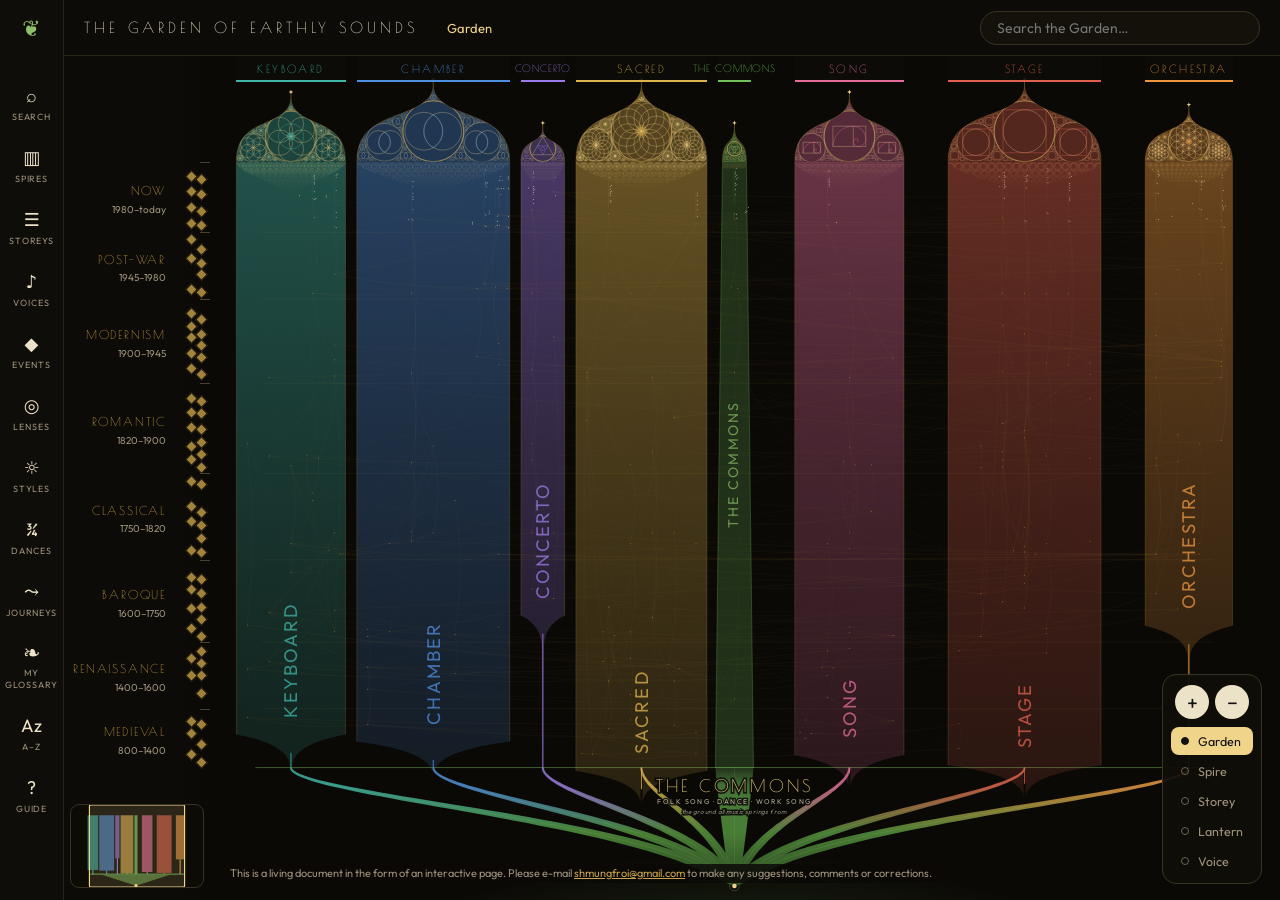
==== commit 5b62b538: "My glossary fixes: Clear with Undo, gold tags, safe link reading, clearer labels - "Clear my glossar" ====
--- a/index.html
+++ b/index.html
@@ -488,7 +488,7 @@
 .sheet .mg-n{font-size:15px;color:var(--ivory)}
 .sheet .mg-row[aria-expanded=true] .mg-n{color:var(--goldhi)}
 .sheet .mg-el{display:inline-flex;flex-wrap:wrap;gap:4px}
-.sheet .mg-el i{font-style:normal;font-size:10.5px;line-height:1.5;color:var(--green);border:1px solid #3d5a2c;border-radius:8px;padding:0 6px;white-space:nowrap}
+.sheet .mg-el i{font-style:normal;font-size:10.5px;line-height:1.5;color:var(--gold);border:1px solid #5d5546;border-radius:8px;padding:0 6px;white-space:nowrap}
 .sheet .mg-mine{font-size:10.5px;line-height:1.5;color:var(--ivory);border:1px dashed var(--gold);border-radius:8px;padding:0 7px;white-space:nowrap}
 .sheet .mg-def,.sheet .mg-own{grid-column:2;display:-webkit-box;-webkit-box-orient:vertical;overflow:hidden;font-size:12.5px;line-height:1.45;white-space:normal}
 .sheet .mg-def{-webkit-line-clamp:2;color:var(--muted);margin-top:3px}
@@ -572,6 +572,8 @@
   .sheet .mg-sort button{min-width:36px;min-height:36px}
   .sheet .mg-new{min-height:42px}
 }
+.sheet .mg-keep .mg-clear{margin:14px 0 2px}
+.sheet .mg-keep .mg-namenote{margin:4px 0 10px;font-size:12px}
 </style></head>
 <body>
 <a class="skip" href="#q">Skip to search</a>
@@ -2834,7 +2836,7 @@
   const x = el('button', 'tp-x', sheet, '×'); x.type = 'button'; x.setAttribute('aria-label', 'Close'); x.onclick = closeSheet; }
 /* the term page: definition, example, Listen for / Hear it in / Then and now, and the lanterns it lives in */
 function showTerm(key) { const X = sIndex(), M = GMT[key] || {}, homes = X.homes[key] || []; bareSheet('term');
-  el('h3', '', sheet, 'GLOSSARY'); const hd = el('div', 'tp-h', sheet); el('b', '', hd, key.charAt(0).toUpperCase() + key.slice(1));
+  el('h3', '', sheet, 'THE GARDEN’S GLOSSARY'); const hd = el('div', 'tp-h', sheet); el('b', '', hd, key.charAt(0).toUpperCase() + key.slice(1));
   if (M.el && M.el.length) { const sp = el('span', 'tp-el', hd); M.el.forEach(c => el('i', '', sp, c === 'ctx' ? 'Context' : (ELN[c] ? ELN[c].name : c))); }
   el('p', '', sheet, GLO[key]); if (M.ex) el('p', 'tp-ex', sheet, M.ex); mgButton(sheet, key, 'search', null);
   const listen = (M.listen || []).filter(Boolean).slice(0, 3); if (listen.length) { el('small', 'tp-k', sheet, 'Listen for'); const ul = el('ul', 'tp-l', sheet); listen.forEach(x => el('li', '', ul, x)); }
@@ -3009,7 +3011,7 @@
   const b = el('button', 'share', bar, '⧉ Share'); b.title = 'Copy a link to this card'; b.setAttribute('aria-label', 'Share a link to this card');
   b.onclick = () => shareLink(linkFor(), (panel.querySelector('h1,h2') || {}).textContent || 'this card'); panel.prepend(bar); }
 function readHash(h) {
-  const Q = {}; (h || '').replace(/^#/, '').split('&').filter(Boolean).forEach(kv => { const i = kv.indexOf('='); Q[kv.slice(0, i)] = decodeURIComponent(kv.slice(i + 1)); });
+  const Q = {}; (h || '').replace(/^#/, '').split('&').filter(Boolean).forEach(kv => { const i = kv.indexOf('='); let v = kv.slice(i + 1); try { v = decodeURIComponent(v); } catch (err) { v = ''; } Q[kv.slice(0, i)] = v; });      /* a stray % must not stop the page loading */
   if (!Object.keys(Q).length) return false;
   if (Q.j) { unpack(Q.j).then(o => o && openSharedJourney(o)).catch(() => toast('That journey link could not be read')); return true; }
   if (Q.g) { unpack(Q.g).then(o => o && showSharedGlossary(o)).catch(() => toast('That glossary link could not be read')); return true; }
@@ -3329,8 +3331,8 @@
 function mgSrc(p, e, ro) { if (ro) el('small', '', p, 'Found in ');
   if (e.own) p.append(e.met ? e.met : (ro ? 'Added by them' : 'Added by me'));
   else if (e.from && N[e.from]) { const b = el('button', 'mg-go', p, N[e.from].t); b.type = 'button'; b.setAttribute('aria-label', 'Open ' + N[e.from].t); b.onclick = () => mgOpenIn(e.from, e.k); if (N[e.from].d) p.append(' ' + N[e.from].d); }
-  else if (e.via === 'dances') { const dn = DNC.find(x => gk(x.dance) === e.k); const b = el('button', 'mg-go', p, 'Dances guide'); b.type = 'button'; b.onclick = () => dn && openDance(dn.dance); }
-  else p.append('Search');
+  else if (e.via === 'dances') { const dn = DNC.find(x => gk(x.dance) === e.k); p.append('the '); const b = el('button', 'mg-go', p, 'Dances guide'); b.type = 'button'; b.onclick = () => dn && openDance(dn.dance); }
+  else p.append('a search');
   if (!ro && e.at) p.append(' · collected ' + shortDate(e.at)); }
 function mgEntry(ul, e, first, ro, num) {
   const id = mgId(e), open = !ro && mgOpen === id, dom = 'mgd-' + id.replace(/[^\w-]/g, '_'), li = el('li', 'mg-e' + (first ? ' first' : '') + (open ? ' open' : ''), ul);
@@ -3403,9 +3405,11 @@
   ul = el('ul', 'mg-list', sheet); draw();
   const kp = el('div', 'mg-keep', sheet); el('h4', '', kp, 'Keep and share');
   const nl = el('label', 'mg-l', kp, 'Your name (optional)'), nm = quiet(el('input', 'mg-in', nl)); nm.maxLength = 40; nm.placeholder = 'A first name is enough'; nm.value = MG.by; nm.oninput = () => { MG.by = nm.value.trim().slice(0, 40); saveMG(); };
+  el('p', 'lnote mg-namenote', kp, 'Your name goes into links and sheets you share.');
   const act = el('div', 'mg-act', kp), pr = el('button', 'mg-b gold', act, '▤ Print sheet'), sh = el('button', 'mg-b', act, '⧉ Share link'), cp = el('button', 'mg-b', act, 'Copy as text');
   pr.onclick = () => glossarySheetPage(MG, false); sh.onclick = async () => shareLink(await mgLink(MG), 'Anyone who opens it can read your glossary.'); cp.onclick = () => mgCopy(MG, false);
   el('p', 'lnote', kp, 'Your glossary lives in this browser only. To keep it, share a link or print it.');
+  const clr = el('button', 'mg-rm mg-clear', kp, 'Clear my glossary'); clr.type = 'button'; clr.setAttribute('aria-label', 'Clear my glossary from this browser'); clr.onclick = mgClear;
   sheet.scrollTop = st;
   const o = sheet.querySelector('.mg-e.open'); if (o && !keep) setTimeout(() => o.scrollIntoView({block: 'nearest'}), 30);
   const F = mgFocus; mgFocus = null; let fx = null;
@@ -3414,6 +3418,11 @@
   else if (F && F.near != null) { const rs = sheet.querySelectorAll('.mg-row'); fx = rs.length ? rs[Math.max(0, Math.min(F.near, rs.length - 1))] : sheet.querySelector('.mg-new'); }
   else if (!keep) fx = sheet.querySelector('.mg-e.open .mg-row') || sheet.querySelector('.mg-new');
   if (fx) fx.focus({preventScroll: true}); }
+
+/* clear everything from this browser (for shared school computers), with Undo */
+function mgClear() { const was = {by: MG.by, sort: MG.sort, items: MG.items.slice()}; MG.items = []; MG.by = ''; mgOpen = null; mgQ = ''; saveMG(); mgFocus = {near: 0}; mgSync();
+  toast('Glossary cleared from this browser <button class="undo" aria-label="Undo clear">Undo</button>', 8000); say('Glossary cleared. Undo is available.');
+  const u = $('#toast .undo'); if (u) u.onclick = () => { MG.by = was.by; MG.sort = was.sort; MG.items = was.items; saveMG(); mgSync(); toast('Glossary restored'); say('Glossary restored'); }; }
 
 /* links, text and the print sheet */
 const mgPack = g => ({v: 1, b: g.by || '', d: today(), s: g.sort, i: g.items.map(e => e.own ? [1, e.w, e.def || '', e.met || ''] : [0, e.k, e.note || '', e.from || '', e.via || ''])});
@@ -3424,7 +3433,7 @@
 function mgText(g, ro) { const items = mgOrdered(g.items, g.sort).map(x => x.e), L = [];
   L.push(g.by ? `${g.by}’s glossary` : (ro ? 'A shared glossary' : 'My glossary'), `The Garden of Earthly Sounds · ${g.d || today()} · ${items.length} term${items.length === 1 ? '' : 's'}`, '');
   items.forEach(e => { if (e.own) { L.push(`${e.w.toUpperCase()} (${ro ? 'their' : 'my'} term)`); if (e.def) L.push((ro ? 'Their definition: ' : 'What it means: ') + e.def); if (e.met) L.push('Found in: ' + e.met); }
-    else { const els = mgEls(e.k).map(elLabel); L.push(e.k.toUpperCase() + (els.length ? ` (${els.join(', ')})` : ''), GLO[e.k]); if (e.note && e.note.trim()) L.push((ro ? 'In their own words: ' : 'In my own words: ') + e.note.trim()); if (e.from && N[e.from]) L.push(`Found in: ${N[e.from].t}${N[e.from].d ? ' (' + N[e.from].d + ')' : ''}`); }
+    else { const els = mgEls(e.k).map(elLabel); L.push(e.k.toUpperCase() + (els.length ? ` (${els.join(', ')})` : ''), GLO[e.k]); if (e.note && e.note.trim()) L.push((ro ? 'In their own words: ' : 'In my own words: ') + e.note.trim()); L.push('Found in: ' + (e.from && N[e.from] ? `${N[e.from].t}${N[e.from].d ? ' (' + N[e.from].d + ')' : ''}` : (e.via === 'dances' ? 'the Dances guide' : 'a search'))); }
     L.push(''); });
   return L.join('\n').trim() + '\n'; }
 async function mgCopy(g, ro) { const t = mgText(g, ro); try { await navigator.clipboard.writeText(t); toast('Glossary copied as text'); say('Glossary copied as text'); }
@@ -3434,7 +3443,7 @@
   const T = {}; items.forEach(e => { if (e.own) T['My own'] = (T['My own'] || 0) + 1; else mgEls(e.k).forEach(c => { const l = elLabel(c); T[l] = (T[l] || 0) + 1; }); });
   const tally = Object.keys(T).sort((a, b) => (a === 'My own') - (b === 'My own') || T[b] - T[a]).map(k => `<span>${esc(k)}<b>${T[k]}</b></span>`).join('');
   const rows = items.map(e => { if (e.own) return `<div class="e own"><dt><span class="nm">${esc(e.w)}</span><span class="mine">${ro ? 'Their term' : 'My term'}</span>${e.met ? `<span class="fr">Found in ${esc(e.met)}</span>` : ''}</dt><dd>${e.def ? `<blockquote><small>${ro ? 'Their definition' : 'My definition'}</small>${esc(e.def)}</blockquote>` : `<div class="lines"><small>${ro ? 'Their definition' : 'My definition'}</small><i></i><i></i><i></i></div>`}</dd></div>`;
-    const M = GMT[e.k] || {}, els = mgEls(e.k).map(elLabel), fr = e.from && N[e.from] ? `Found in ${N[e.from].t}${N[e.from].d ? ', ' + N[e.from].d : ''}` : (e.via === 'dances' ? 'Found in the Dances guide' : 'Found by searching');
+    const M = GMT[e.k] || {}, els = mgEls(e.k).map(elLabel), fr = e.from && N[e.from] ? `Found in ${N[e.from].t}${N[e.from].d ? ', ' + N[e.from].d : ''}` : (e.via === 'dances' ? 'Found in the Dances guide' : 'Found in a search');
     const mine = e.note && e.note.trim() ? `<blockquote><small>${IW}</small>${esc(e.note.trim())}</blockquote>` : `<div class="lines"><small>${IW}</small><i></i><i></i><i></i></div>`;
     return `<div class="e"><dt><span class="nm">${esc(capT(e.k))}</span>${els.length ? `<span class="el">${esc(els.join(' · '))}</span>` : ''}<span class="fr">${esc(fr)}</span></dt><dd><p class="df">${esc(GLO[e.k])}</p>${M.ex ? `<p class="ex">${esc(M.ex)}</p>` : ''}${mine}</dd></div>`; }).join('');
   const date = today(), F = HOME.replace(/[^/]*$/, '') + 'fonts/';
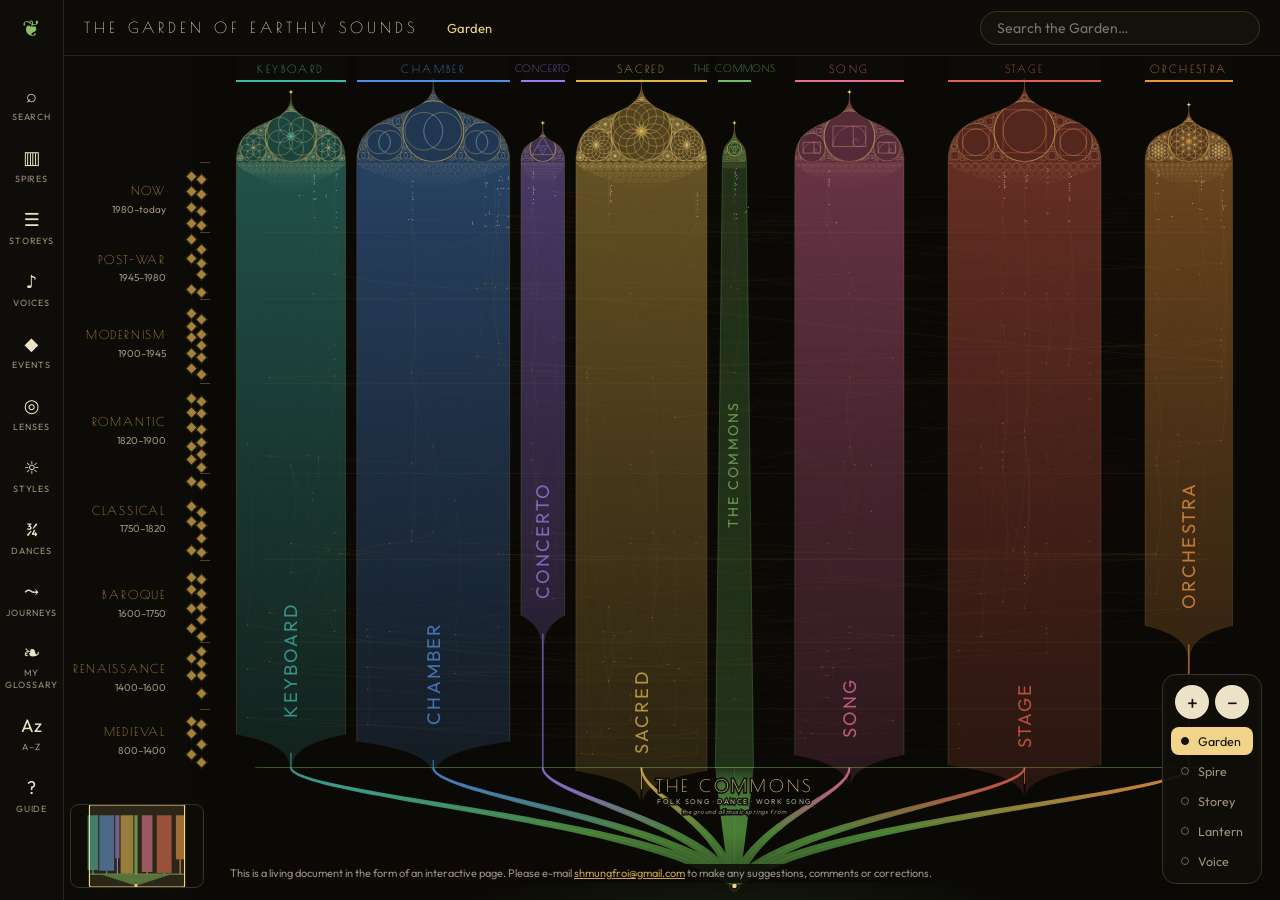
==== commit 687448c4: "No focus frame around the map for mouse and touch Clicking a lantern gave the focusable map a frame:" ====
--- a/index.html
+++ b/index.html
@@ -292,7 +292,7 @@
 /* F6: sharing, access, touch, phone */
 .vh{position:absolute!important;width:1px;height:1px;overflow:hidden;clip:rect(0 0 0 0);white-space:nowrap}
 .skip{position:absolute;left:8px;top:-60px;z-index:30;background:var(--goldhi);color:#111;padding:8px 14px;border-radius:8px;text-decoration:none;font-size:14px} .skip:focus{top:8px}
-button:focus-visible,a:focus-visible,.sheet .lz:focus-within{outline:2px solid var(--goldhi);outline-offset:2px} #map:focus-visible{outline:2px solid var(--gold);outline-offset:-3px}
+button:focus-visible,a:focus-visible,.sheet .lz:focus-within{outline:2px solid var(--goldhi);outline-offset:2px} #map:focus,#map:focus-visible{outline:none} #map.kbd:focus{outline:1px solid rgba(201,162,74,.55);outline-offset:-2px}      /* frame only for Tab users (19 Nov) */
 aside .share{all:unset;position:absolute;right:56px;top:14px;height:30px;padding:0 12px;border-radius:15px;border:1px solid #3a3222;font-size:12px;color:var(--muted);cursor:pointer;display:flex;align-items:center;gap:6px;z-index:2} aside .share:hover{color:var(--goldhi);border-color:var(--gold)}
 #trail .tsh{all:unset;cursor:pointer;font-size:11.5px;color:var(--gold);white-space:nowrap;padding:2px 6px} #trail .tsh:hover{color:var(--goldhi)}
 #trail.shared{border-color:var(--gold)} #trail.shared .tl{color:var(--goldhi)}
@@ -2341,6 +2341,8 @@
 const LAY = {"nodes": {"earlykeyboard": {"x": 138.5, "y": 859.0, "f": "keyboard"}, "ricercar": {"x": 138.5, "y": 790.15, "f": "keyboard"}, "chorale": {"x": 138.5, "y": 727.73, "f": "keyboard"}, "romorgan": {"x": 138.5, "y": 469.52, "f": "keyboard"}, "kbvariations": {"x": 169.5, "y": 779.53, "f": "keyboard"}, "suite": {"x": 169.5, "y": 710.25, "f": "keyboard"}, "nationaldance": {"x": 169.5, "y": 487.72, "f": "keyboard"}, "ragjazzpiano": {"x": 169.5, "y": 376.5, "f": "keyboard"}, "kbsonata": {"x": 200.5, "y": 653.07, "f": "keyboard"}, "clsonata": {"x": 200.5, "y": 611.78, "f": "keyboard"}, "romsonata": {"x": 200.5, "y": 501.72, "f": "keyboard"}, "etude": {"x": 231.5, "y": 550.94, "f": "keyboard"}, "nocturne": {"x": 231.5, "y": 540.3, "f": "keyboard"}, "lyricpiece": {"x": 239.5, "y": 490.52, "f": "keyboard"}, "concertetude": {"x": 223.5, "y": 486.32, "f": "keyboard"}, "postclassical": {"x": 231.5, "y": 121.93, "f": "keyboard"}, "pwpiano": {"x": 231.5, "y": 256.82, "f": "keyboard"}, "fugue": {"x": 262.5, "y": 706.88, "f": "keyboard"}, "toccata": {"x": 262.5, "y": 737.15, "f": "keyboard"}, "fantasia": {"x": 254.5, "y": 622.42, "f": "keyboard"}, "variations": {"x": 262.5, "y": 596.57, "f": "keyboard"}, "imppiano": {"x": 262.5, "y": 374.19, "f": "keyboard"}, "percpiano": {"x": 262.5, "y": 351.16, "f": "keyboard"}, "lessix": {"x": 262.5, "y": 330.42, "f": "keyboard"}, "sonataform": {"x": 270.5, "y": 626.98, "f": "keyboard"}, "generative": {"x": 262.5, "y": 162.19, "f": "keyboard"}, "synth": {"x": 262.5, "y": 229.86, "f": "keyboard"}, "estampie": {"x": 309.5, "y": 869.13, "f": "chamber"}, "altacappella": {"x": 309.5, "y": 818.85, "f": "chamber"}, "dancepairs": {"x": 309.5, "y": 787.4, "f": "chamber"}, "canzona": {"x": 309.5, "y": 743.88, "f": "chamber"}, "viol": {"x": 309.5, "y": 733.79, "f": "chamber"}, "triosonata": {"x": 340.5, "y": 737.15, "f": "chamber"}, "duosonata": {"x": 340.5, "y": 611.78, "f": "chamber"}, "quartet": {"x": 371.5, "y": 608.73, "f": "chamber"}, "quintet": {"x": 371.5, "y": 595.05, "f": "chamber"}, "romquartet": {"x": 371.5, "y": 497.52, "f": "chamber"}, "modquartet": {"x": 371.5, "y": 369.59, "f": "chamber"}, "quartetnow": {"x": 371.5, "y": 151.21, "f": "chamber"}, "pwquartet": {"x": 371.5, "y": 256.82, "f": "chamber"}, "pianotrio": {"x": 402.5, "y": 596.57, "f": "chamber"}, "pianochamber": {"x": 402.5, "y": 473.72, "f": "chamber"}, "lute": {"x": 433.5, "y": 796.44, "f": "chamber"}, "plucked": {"x": 433.5, "y": 741.19, "f": "chamber"}, "clguitar": {"x": 433.5, "y": 550.94, "f": "chamber"}, "schools": {"x": 464.5, "y": 346.55, "f": "chamber"}, "schoolsmusic": {"x": 464.5, "y": 250.08, "f": "chamber"}, "groundbass": {"x": 495.5, "y": 730.42, "f": "chamber"}, "galant": {"x": 495.5, "y": 626.98, "f": "chamber"}, "freeatonal": {"x": 495.5, "y": 358.07, "f": "chamber"}, "twelvetone": {"x": 495.5, "y": 328.12, "f": "chamber"}, "newcomplex": {"x": 491.0, "y": 162.19, "f": "chamber"}, "ausmodern": {"x": 495.5, "y": 145.72, "f": "chamber"}, "electroac": {"x": 507.0, "y": 162.19, "f": "chamber"}, "digiscores": {"x": 495.5, "y": 107.28, "f": "chamber"}, "soundscape": {"x": 475.0, "y": 160.36, "f": "chamber"}, "serialism": {"x": 491.0, "y": 247.84, "f": "chamber"}, "chance": {"x": 475.0, "y": 243.34, "f": "chamber"}, "concrete": {"x": 507.0, "y": 250.08, "f": "chamber"}, "soloconcerto": {"x": 542.5, "y": 676.61, "f": "concerto"}, "clconcerto": {"x": 542.5, "y": 596.57, "f": "concerto"}, "virtuosoconc": {"x": 542.5, "y": 493.32, "f": "concerto"}, "symconcerto": {"x": 542.5, "y": 469.52, "f": "concerto"}, "modconcerto": {"x": 542.5, "y": 364.98, "f": "concerto"}, "concertonow": {"x": 542.5, "y": 138.4, "f": "concerto"}, "pwconcerto": {"x": 542.5, "y": 256.82, "f": "concerto"}, "concertogrosso": {"x": 573.5, "y": 690.07, "f": "concerto"}, "symconc": {"x": 573.5, "y": 596.57, "f": "concerto"}, "concorch": {"x": 573.5, "y": 318.9, "f": "concerto"}, "intercultural": {"x": 573.5, "y": 112.78, "f": "concerto"}, "chant": {"x": 628.5, "y": 910.75, "f": "sacred"}, "trope": {"x": 612.5, "y": 910.19, "f": "sacred"}, "conductus": {"x": 620.5, "y": 879.25, "f": "sacred"}, "cecilian": {"x": 620.5, "y": 437.31, "f": "sacred"}, "rusorthodox": {"x": 620.5, "y": 376.5, "f": "sacred"}, "modsacred": {"x": 620.5, "y": 369.59, "f": "sacred"}, "medmotet": {"x": 651.5, "y": 874.75, "f": "sacred"}, "motet": {"x": 651.5, "y": 807.05, "f": "sacred"}, "tudor": {"x": 659.5, "y": 779.93, "f": "sacred"}, "polychoral": {"x": 643.5, "y": 779.53, "f": "sacred"}, "sacredconcerto": {"x": 659.5, "y": 742.53, "f": "sacred"}, "villancico": {"x": 643.5, "y": 737.15, "f": "sacred"}, "anthem": {"x": 651.5, "y": 702.17, "f": "sacred"}, "newchoral": {"x": 651.5, "y": 143.89, "f": "sacred"}, "medmass": {"x": 682.5, "y": 862.38, "f": "sacred"}, "renmass": {"x": 682.5, "y": 826.71, "f": "sacred"}, "counterref": {"x": 682.5, "y": 774.82, "f": "sacred"}, "mass": {"x": 682.5, "y": 737.15, "f": "sacred"}, "sympmass": {"x": 682.5, "y": 611.78, "f": "sacred"}, "concertmass": {"x": 682.5, "y": 500.32, "f": "sacred"}, "pwsacred": {"x": 682.5, "y": 256.82, "f": "sacred"}, "oratorio": {"x": 713.5, "y": 716.97, "f": "sacred"}, "concertorat": {"x": 713.5, "y": 596.57, "f": "sacred"}, "romoratorio": {"x": 713.5, "y": 482.12, "f": "sacred"}, "modoratorio": {"x": 713.5, "y": 376.5, "f": "sacred"}, "cantiga": {"x": 744.5, "y": 870.25, "f": "sacred"}, "lauda": {"x": 744.5, "y": 807.05, "f": "sacred"}, "luthchorale": {"x": 752.5, "y": 789.76, "f": "sacred"}, "psalm": {"x": 736.5, "y": 783.86, "f": "sacred"}, "psalmody": {"x": 744.5, "y": 596.57, "f": "sacred"}, "spiritual": {"x": 744.5, "y": 433.11, "f": "sacred"}, "colonialchurch": {"x": 775.5, "y": 611.78, "f": "sacred"}, "organum": {"x": 775.5, "y": 909.63, "f": "sacred"}, "notredame": {"x": 775.5, "y": 880.38, "f": "sacred"}, "holymin": {"x": 775.5, "y": 158.53, "f": "sacred"}, "carol": {"x": 830.0, "y": 832.61, "f": "commons"}, "folksong": {"x": 830.0, "y": 369.59, "f": "commons"}, "globalfusion": {"x": 830.0, "y": 151.21, "f": "commons"}, "songcountry": {"x": 830.0, "y": 143.89, "f": "commons"}, "folkrevival": {"x": 834.5, "y": 250.08, "f": "commons"}, "atsistage": {"x": 825.5, "y": 247.84, "f": "commons"}, "troubadour": {"x": 931.17, "y": 888.25, "f": "song"}, "trouvere": {"x": 939.17, "y": 881.5, "f": "song"}, "minnesang": {"x": 923.17, "y": 880.38, "f": "song"}, "trecento": {"x": 931.17, "y": 862.38, "f": "song"}, "burgchanson": {"x": 962.17, "y": 830.64, "f": "song"}, "frottola": {"x": 962.17, "y": 799.19, "f": "song"}, "parischanson": {"x": 970.17, "y": 788.18, "f": "song"}, "madrigal": {"x": 954.17, "y": 787.4, "f": "song"}, "engmadrigal": {"x": 962.17, "y": 764.59, "f": "song"}, "glee": {"x": 962.17, "y": 611.78, "f": "song"}, "vocalens": {"x": 962.17, "y": 160.36, "f": "song"}, "lutesong": {"x": 993.17, "y": 761.06, "f": "song"}, "airdecour": {"x": 993.17, "y": 738.5, "f": "song"}, "cantata": {"x": 993.17, "y": 730.42, "f": "song"}, "lied": {"x": 993.17, "y": 619.38, "f": "song"}, "romance": {"x": 993.17, "y": 596.57, "f": "song"}, "romlied": {"x": 1001.17, "y": 500.32, "f": "song"}, "rusromance": {"x": 985.17, "y": 496.12, "f": "song"}, "melodie": {"x": 993.17, "y": 475.12, "f": "song"}, "postromsong": {"x": 993.17, "y": 376.5, "f": "song"}, "voicenew": {"x": 993.17, "y": 227.62, "f": "song"}, "pwsong": {"x": 993.17, "y": 256.82, "f": "song"}, "nationalairs": {"x": 1024.17, "y": 566.15, "f": "song"}, "parlour": {"x": 1024.17, "y": 500.32, "f": "song"}, "monody": {"x": 1055.17, "y": 742.53, "f": "song"}, "sprechstimme": {"x": 1055.17, "y": 348.85, "f": "song"}, "formesfixes": {"x": 1055.17, "y": 863.5, "f": "song"}, "liturgdrama": {"x": 1148.83, "y": 902.88, "f": "stage"}, "jeu": {"x": 1148.83, "y": 867.67, "f": "stage"}, "intermedi": {"x": 1148.83, "y": 764.2, "f": "stage"}, "opera": {"x": 1179.83, "y": 743.88, "f": "stage"}, "operaseria": {"x": 1179.83, "y": 683.34, "f": "stage"}, "belcanto": {"x": 1179.83, "y": 504.52, "f": "stage"}, "melodramma": {"x": 1179.83, "y": 473.72, "f": "stage"}, "tragedie": {"x": 1210.83, "y": 694.78, "f": "stage"}, "grandopera": {"x": 1210.83, "y": 493.32, "f": "stage"}, "romopera": {"x": 1210.83, "y": 503.12, "f": "stage"}, "rusopera": {"x": 1210.83, "y": 482.12, "f": "stage"}, "musicdrama": {"x": 1210.83, "y": 441.51, "f": "stage"}, "folkopera": {"x": 1210.83, "y": 367.28, "f": "stage"}, "socrealism": {"x": 1210.83, "y": 302.77, "f": "stage"}, "conopera": {"x": 1210.83, "y": 149.38, "f": "stage"}, "pwopera": {"x": 1210.83, "y": 256.82, "f": "stage"}, "zarzuela": {"x": 1241.83, "y": 703.52, "f": "stage"}, "intermezzo": {"x": 1241.83, "y": 668.54, "f": "stage"}, "balladopera": {"x": 1241.83, "y": 657.11, "f": "stage"}, "buffa": {"x": 1257.83, "y": 626.98, "f": "stage"}, "singspiel": {"x": 1241.83, "y": 623.94, "f": "stage"}, "opcomique": {"x": 1225.83, "y": 622.42, "f": "stage"}, "tonadilla": {"x": 1241.83, "y": 616.34, "f": "stage"}, "melodrama": {"x": 1241.83, "y": 588.96, "f": "stage"}, "romzarzuela": {"x": 1241.83, "y": 461.11, "f": "stage"}, "operetta": {"x": 1241.83, "y": 451.31, "f": "stage"}, "zeitoper": {"x": 1241.83, "y": 314.29, "f": "stage"}, "conmusical": {"x": 1241.83, "y": 153.04, "f": "stage"}, "goldmusical": {"x": 1241.83, "y": 256.82, "f": "stage"}, "balletcour": {"x": 1272.83, "y": 767.35, "f": "stage"}, "masque": {"x": 1272.83, "y": 739.17, "f": "stage"}, "comedieballet": {"x": 1272.83, "y": 732.44, "f": "stage"}, "balletaction": {"x": 1272.83, "y": 611.78, "f": "stage"}, "romballet": {"x": 1272.83, "y": 487.72, "f": "stage"}, "balletsrusses": {"x": 1272.83, "y": 355.76, "f": "stage"}, "dancetheatre": {"x": 1272.83, "y": 142.06, "f": "stage"}, "pwballet": {"x": 1272.83, "y": 256.82, "f": "stage"}, "filmscore": {"x": 1303.83, "y": 358.07, "f": "stage"}, "screengame": {"x": 1303.83, "y": 153.04, "f": "stage"}, "pwfilm": {"x": 1303.83, "y": 256.82, "f": "stage"}, "reform": {"x": 1334.83, "y": 608.73, "f": "stage"}, "verismo": {"x": 1334.83, "y": 406.5, "f": "stage"}, "symbolistopera": {"x": 1334.83, "y": 371.89, "f": "stage"}, "exprsopera": {"x": 1334.83, "y": 355.76, "f": "stage"}, "national": {"x": 1334.83, "y": 490.52, "f": "stage"}, "sinfonia": {"x": 1428.5, "y": 683.34, "f": "orch"}, "symphony": {"x": 1428.5, "y": 626.98, "f": "orch"}, "romsym": {"x": 1428.5, "y": 501.72, "f": "orch"}, "progsym": {"x": 1428.5, "y": 490.52, "f": "orch"}, "postromsym": {"x": 1428.5, "y": 376.5, "f": "orch"}, "sovietsym": {"x": 1428.5, "y": 316.6, "f": "orch"}, "ausorch": {"x": 1428.5, "y": 151.21, "f": "orch"}, "atsicomposers": {"x": 1428.5, "y": 114.61, "f": "orch"}, "pwsym": {"x": 1428.5, "y": 256.82, "f": "orch"}, "overture": {"x": 1459.5, "y": 704.86, "f": "orch"}, "concertov": {"x": 1459.5, "y": 496.12, "f": "orch"}, "sympoem": {"x": 1459.5, "y": 456.91, "f": "orch"}, "newaus": {"x": 1459.5, "y": 223.12, "f": "orch"}, "divertimento": {"x": 1490.5, "y": 626.98, "f": "orch"}, "harmonie": {"x": 1490.5, "y": 611.78, "f": "orch"}, "band": {"x": 1490.5, "y": 469.52, "f": "orch"}, "artjazz": {"x": 1490.5, "y": 136.57, "f": "orch"}, "thirdstream": {"x": 1490.5, "y": 229.86, "f": "orch"}, "nationalorch": {"x": 1521.5, "y": 465.32, "f": "orch"}, "impressionism": {"x": 1521.5, "y": 376.5, "f": "orch"}, "neoclassicism": {"x": 1521.5, "y": 330.42, "f": "orch"}, "concertjazz": {"x": 1521.5, "y": 323.51, "f": "orch"}, "amsym": {"x": 1521.5, "y": 307.38, "f": "orch"}, "ultramodern": {"x": 1521.5, "y": 353.46, "f": "orch"}, "english": {"x": 1521.5, "y": 360.37, "f": "orch"}, "spectral": {"x": 1521.5, "y": 162.19, "f": "orch"}, "postmin": {"x": 1521.5, "y": 153.04, "f": "orch"}, "soundmass": {"x": 1521.5, "y": 223.12, "f": "orch"}, "minimalism": {"x": 1521.5, "y": 214.14, "f": "orch"}, "commons": {"x": 830.0, "y": 1000, "f": "commons"}}, "fams": {"keyboard": {"x0": 123.0, "x1": 278.0, "open": 869.0045307443365, "name": "KEYBOARD", "c": "#3fb6a8"}, "chamber": {"x0": 294.0, "x1": 511.0, "open": 879.1288025889967, "name": "CHAMBER", "c": "#4d8fe0"}, "concerto": {"x0": 527.0, "x1": 589.0, "open": 700.0673139158575, "name": "CONCERTO", "c": "#9b7be8"}, "sacred": {"x0": 605.0, "x1": 791.0, "open": 920.7508090614887, "name": "SACRED", "c": "#e0b44d"}, "commons": {"x0": 807.0, "x1": 853.0, "open": 930, "name": "THE COMMONS", "c": "#6fbf5a"}, "song": {"x0": 915.6666666666666, "x1": 1070.6666666666665, "open": 898.252427184466, "name": "SONG", "c": "#e46d9c"}, "stage": {"x0": 1133.3333333333333, "x1": 1350.3333333333333, "open": 912.8763754045308, "name": "STAGE", "c": "#e0604d"}, "orch": {"x0": 1413.0, "x1": 1537.0, "open": 714.8649838187702, "name": "ORCHESTRA", "c": "#ec9640"}}, "eras": [{"id": "medieval", "name": "Medieval", "start": 800, "end": 1400, "top": 846.504854368932, "bottom": 930}, {"id": "renaissance", "name": "Renaissance", "start": 1400, "end": 1600, "top": 751.8770226537216, "bottom": 846.504854368932}, {"id": "baroque", "name": "Baroque", "start": 1600, "end": 1750, "top": 634.9838187702264, "bottom": 751.8770226537216}, {"id": "classical", "name": "Classical", "start": 1750, "end": 1820, "top": 512.5242718446601, "bottom": 634.9838187702264}, {"id": "romantic", "name": "Romantic", "start": 1820, "end": 1900, "top": 384.49838187702255, "bottom": 512.5242718446601}, {"id": "modern", "name": "Modernism", "start": 1900, "end": 1945, "top": 264.8220064724918, "bottom": 384.49838187702255}, {"id": "postwar", "name": "Post-war", "start": 1945, "end": 1980, "top": 170.19417475728144, "bottom": 264.8220064724918}, {"id": "contemporary", "name": "Now", "start": 1980, "end": 2026, "top": 69.99999999999989, "bottom": 170.19417475728144}], "mins": {"g-organ": {"x0": 123.0, "x1": 154.0, "f": "keyboard", "t": "Organ"}, "g-kbdance": {"x0": 154.0, "x1": 185.0, "f": "keyboard", "t": "Dance and suite"}, "g-kbsonata": {"x0": 185.0, "x1": 216.0, "f": "keyboard", "t": "Keyboard sonata"}, "g-character": {"x0": 216.0, "x1": 247.0, "f": "keyboard", "t": "Character piece and \u00e9tude"}, "g-consort": {"x0": 294.0, "x1": 325.0, "f": "chamber", "t": "Dance and consort"}, "g-instsonata": {"x0": 325.0, "x1": 356.0, "f": "chamber", "t": "Instrumental sonata"}, "g-quartet": {"x0": 356.0, "x1": 387.0, "f": "chamber", "t": "String quartet"}, "g-pianochamber": {"x0": 387.0, "x1": 418.0, "f": "chamber", "t": "Piano chamber music"}, "g-plucked": {"x0": 418.0, "x1": 449.0, "f": "chamber", "t": "Plucked strings"}, "g-learners": {"x0": 449.0, "x1": 480.0, "f": "chamber", "t": "Music for learners"}, "g-soloconc": {"x0": 527.0, "x1": 558.0, "f": "concerto", "t": "Solo concerto"}, "g-ensconc": {"x0": 558.0, "x1": 589.0, "f": "concerto", "t": "Ensemble concerto"}, "g-chant": {"x0": 605.0, "x1": 636.0, "f": "sacred", "t": "Chant and liturgy"}, "g-motet": {"x0": 636.0, "x1": 667.0, "f": "sacred", "t": "Motet and anthem"}, "g-mass": {"x0": 667.0, "x1": 698.0, "f": "sacred", "t": "Mass and Requiem"}, "g-oratorio": {"x0": 698.0, "x1": 729.0, "f": "sacred", "t": "Oratorio and Passion"}, "g-hymn": {"x0": 729.0, "x1": 760.0, "f": "sacred", "t": "Hymn and congregational song"}, "g-courtly": {"x0": 915.6666666666666, "x1": 946.6666666666666, "f": "song", "t": "Courtly song"}, "g-partsong": {"x0": 946.6666666666666, "x1": 977.6666666666666, "f": "song", "t": "Madrigal and part-song"}, "g-artsong": {"x0": 977.6666666666666, "x1": 1008.6666666666666, "f": "song", "t": "Solo art song"}, "g-homesong": {"x0": 1008.6666666666666, "x1": 1039.6666666666665, "f": "song", "t": "Song for home and nation"}, "g-earlystage": {"x0": 1133.3333333333333, "x1": 1164.3333333333333, "f": "stage", "t": "Music theatre before opera"}, "g-italopera": {"x0": 1164.3333333333333, "x1": 1195.3333333333333, "f": "stage", "t": "Italian opera"}, "g-natopera": {"x0": 1195.3333333333333, "x1": 1226.3333333333333, "f": "stage", "t": "Opera traditions and music drama"}, "g-comic": {"x0": 1226.3333333333333, "x1": 1257.3333333333333, "f": "stage", "t": "Comic and popular theatre"}, "g-ballet": {"x0": 1257.3333333333333, "x1": 1288.3333333333333, "f": "stage", "t": "Ballet and masque"}, "g-screen": {"x0": 1288.3333333333333, "x1": 1319.3333333333333, "f": "stage", "t": "Music for the screen"}, "g-symphony": {"x0": 1413.0, "x1": 1444.0, "f": "orch", "t": "Symphony"}, "g-overture": {"x0": 1444.0, "x1": 1475.0, "f": "orch", "t": "Overture, suite and tone poem"}, "g-band": {"x0": 1475.0, "x1": 1506.0, "f": "orch", "t": "Serenade and band"}, "g-commons": {"x0": 807.0, "x1": 853.0, "f": "commons", "t": "The commons"}}, "present": 70, "ground": 930, "bounds": [150, -80, 1540, 1118]};
 const G = window.GX, D = G.DATA, N = {}; D.nodes.forEach(n => N[n.id] = n);
 const $ = s => document.querySelector(s), svg = $('#map'), cam = $('#cam'), panel = $('#panel');
+let tabbed = false; addEventListener('keydown', e => { if (e.key === 'Tab') tabbed = true; }, true); addEventListener('pointerdown', () => { tabbed = false; svg.classList.remove('kbd'); }, true);
+svg.addEventListener('focus', () => svg.classList.toggle('kbd', tabbed)); svg.addEventListener('blur', () => svg.classList.remove('kbd'));      /* the map's focus frame shows only after Tab */
 const el = (t, cls, parent, text) => { const e = document.createElement(t); if (cls) e.className = cls; if (text != null) e.textContent = text; if (parent) parent.appendChild(e); return e; };
 const FAMS = Object.keys(LAY.fams), FN = f => LAY.fams[f].name, FC = f => LAY.fams[f].c;
 const NODE = {}; document.querySelectorAll('#map .fm').forEach(g => NODE[g.dataset.id] = g);
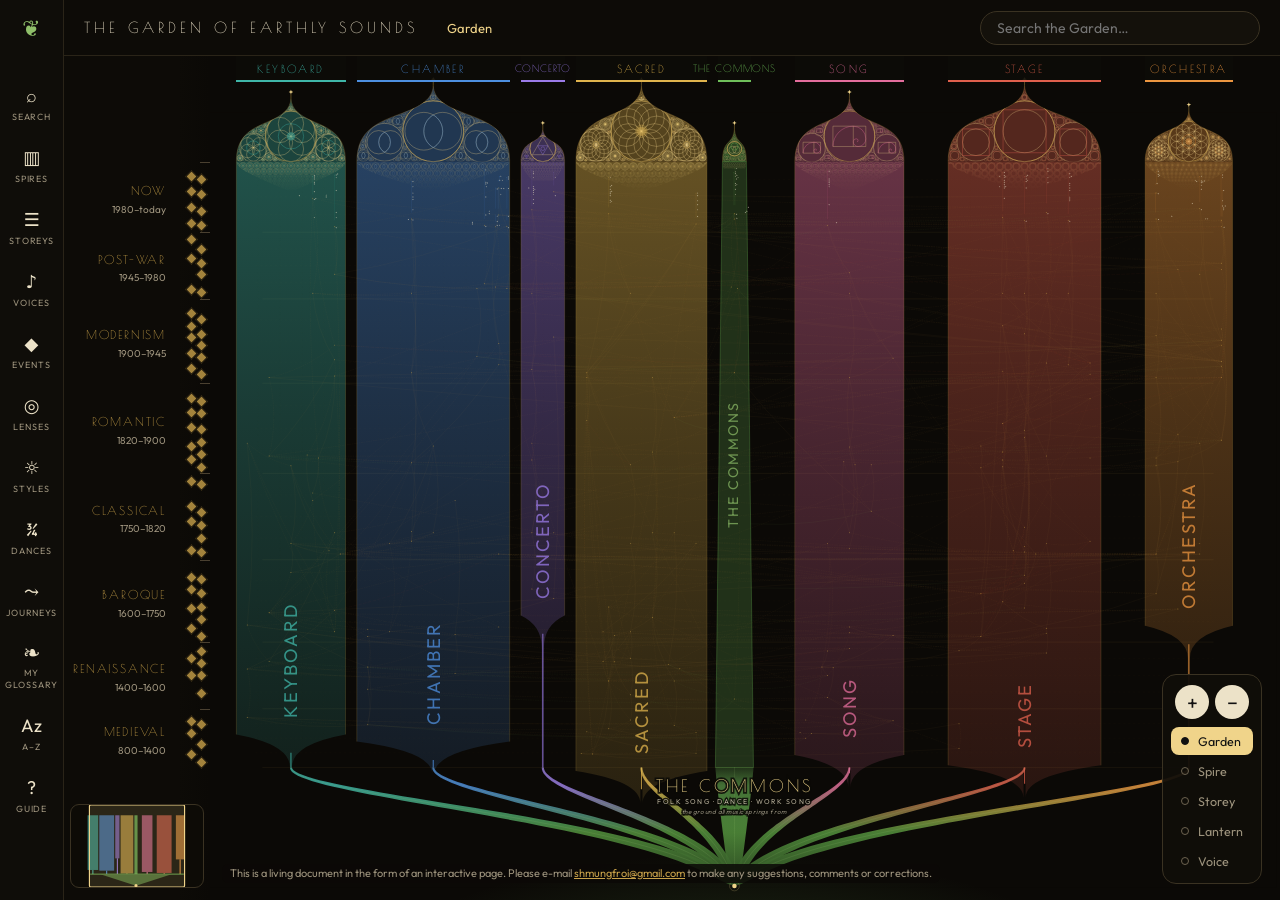
==== commit 17574158: "Remove the green ground line The thin green line at the year 800 ran across the whole Garden above T" ====
--- a/index.html
+++ b/index.html
@@ -640,7 +640,6 @@
 <text x="150" y="120.1" fill="#c9a24a" font-size="11.5" text-anchor="end" letter-spacing="1.6" class="disp">NOW</text>
 <text x="150" y="133.1" fill="#ece2c8" fill-opacity=".45" font-size="9" text-anchor="end">1980</text>
 </g>
-<line x1="150" x2="1510" y1="930" y2="930" stroke="#6fbf5a" stroke-opacity=".5" stroke-width="1.2"/>
 <ellipse cx="830.0" cy="1080" rx="420" ry="140" fill="url(#glow)"/>
 <path d="M199.0,930 L199.0,929.0045307443365 Q199.0,897.0045307443365 123.0,883.0045307443365 L123.0,70 L278.0,70 L278.0,883.0045307443365 Q202.0,897.0045307443365 202.0,929.0045307443365 L202.0,930 Z" fill="url(#st-keyboard)"/>
 <line x1="200.5" x2="200.5" y1="930" y2="909.0045307443365" stroke="#3fb6a8" stroke-opacity=".75" stroke-width="1.6"/>
